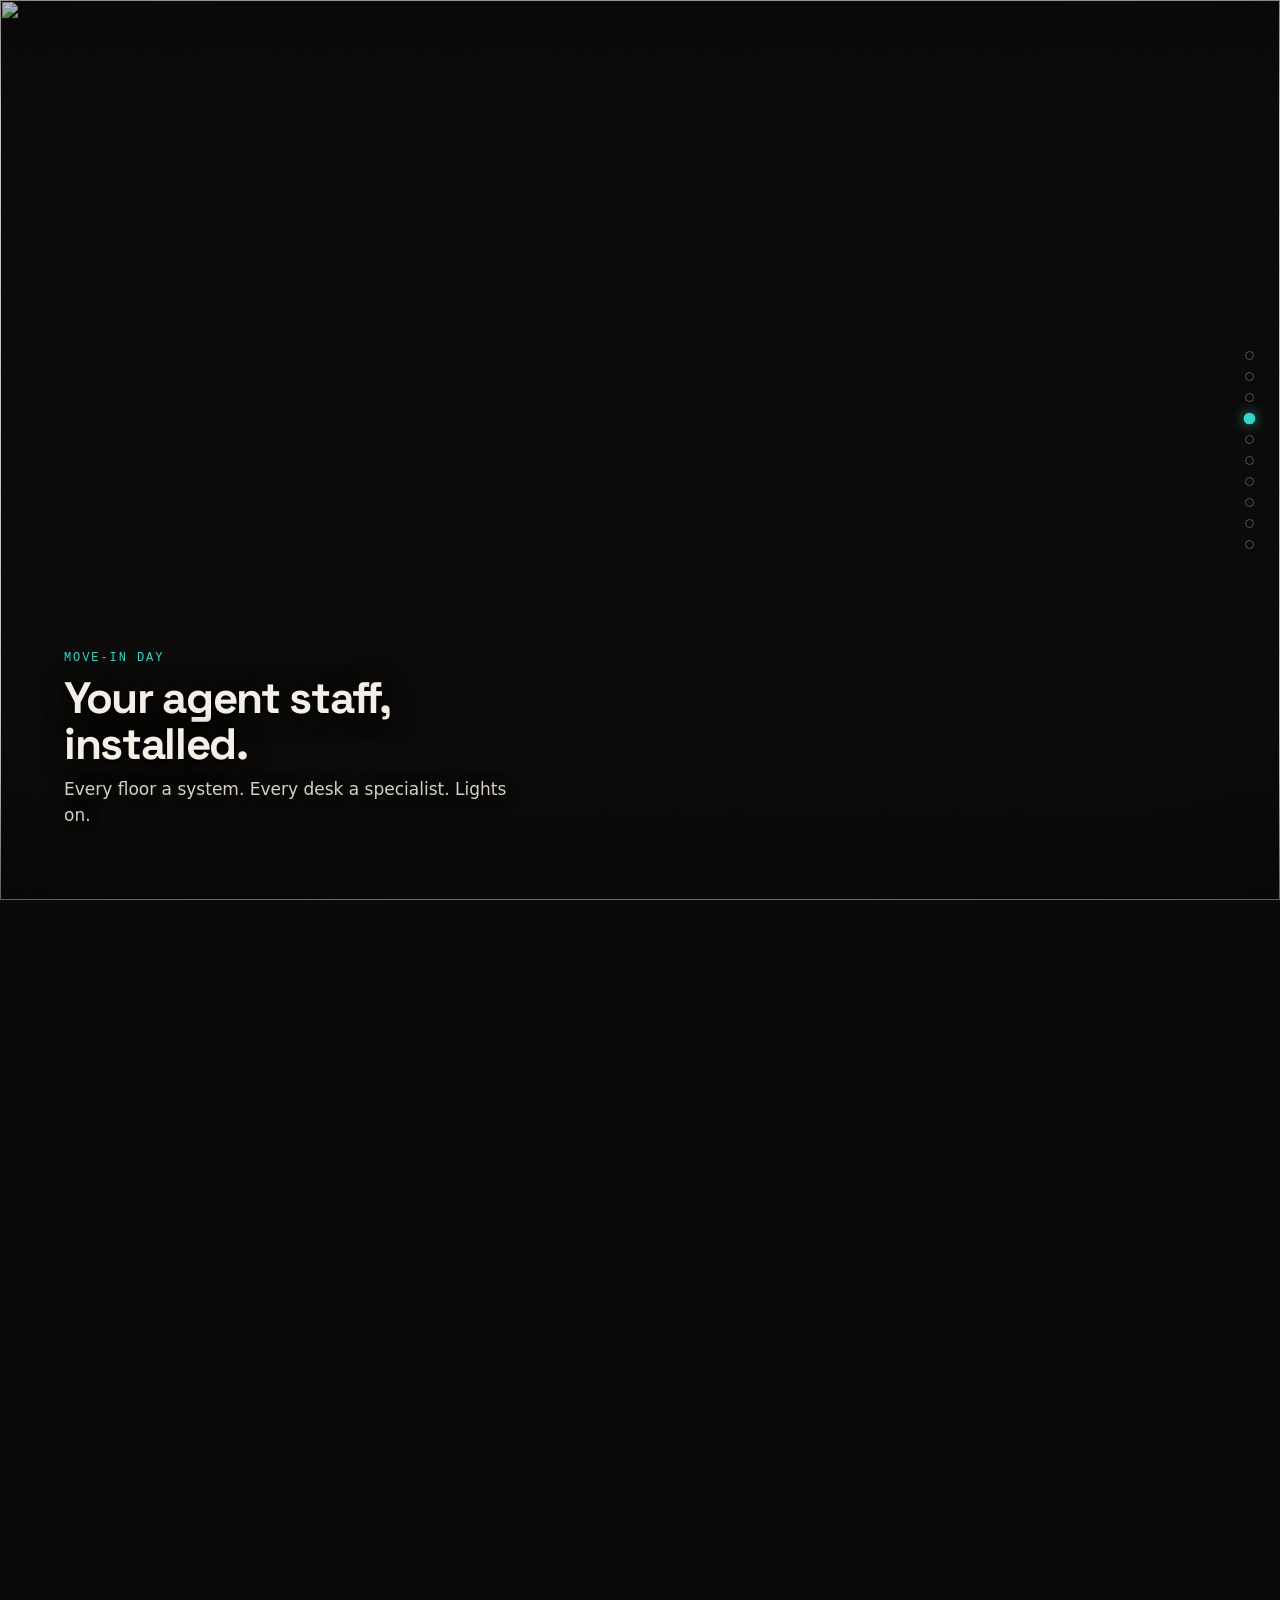
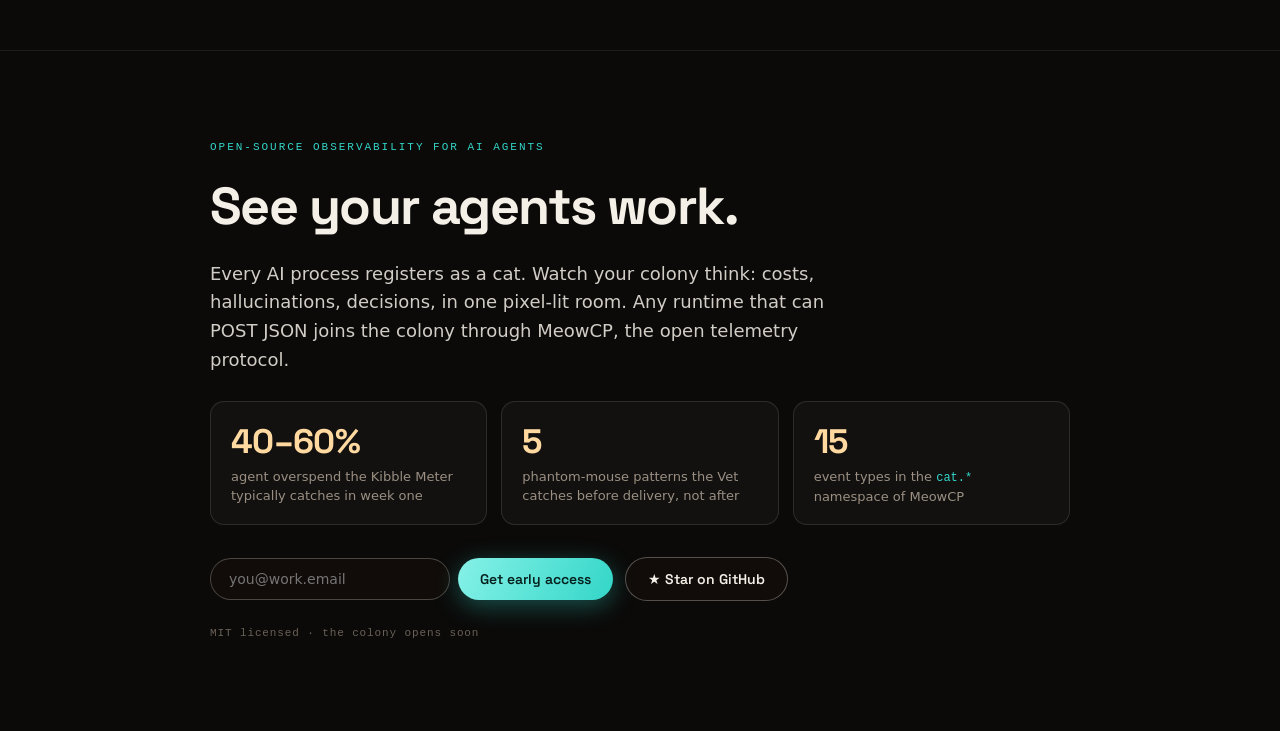
==== index.html @ 8970dd24 "Phase 0 teaser patch: conversion, canon copy, config, media rescue plan - Finale becomes a conversio" ====
<!DOCTYPE html>
<html lang="en">
<head>
<meta charset="UTF-8" />
<meta name="viewport" content="width=device-width, initial-scale=1.0" />
<title>OpenMeow: see your agents work</title>
<meta name="description" content="See your agents work. Every AI process registers as a cat, and you watch your colony think: costs, hallucinations, decisions, in one pixel-lit room. OpenMeow is open-source observability for AI agents." />
<meta property="og:title" content="OpenMeow: see your agents work" />
<meta property="og:description" content="Every AI process registers as a cat. Watch your colony think: costs, hallucinations, decisions, in one pixel-lit room. Scroll the tower to see every floor." />
<meta property="og:image" content="https://openmeow.io/og.jpg" />
<meta property="og:url" content="https://openmeow.io/" />
<meta property="og:type" content="website" />
<meta name="twitter:card" content="summary_large_image" />
<meta name="theme-color" content="#0B0A09" />
<link rel="icon" type="image/svg+xml" href="data:image/svg+xml;utf8,<svg xmlns='http://www.w3.org/2000/svg' viewBox='0 0 100 100'><circle cx='50' cy='55' r='30' fill='%23F2B366'/><path d='M24 34 L30 11 L47 29 Z M76 34 L70 11 L53 29 Z' fill='%23F2B366'/><circle cx='40' cy='53' r='4' fill='%23140F0A'/><circle cx='60' cy='53' r='4' fill='%23140F0A'/></svg>" />
<link rel="preconnect" href="https://fonts.googleapis.com" />
<link rel="preconnect" href="https://fonts.gstatic.com" crossorigin />
<link href="https://fonts.googleapis.com/css2?family=Space+Grotesk:wght@500;600;700&display=swap" rel="stylesheet" />
<link rel="preconnect" href="https://d8j0ntlcm91z4.cloudfront.net" crossorigin />
<style>
  :root {
    --bg: #0B0A09; --ink: #F4EFE7; --muted: #9A8F82; --faint: #6A6157;
    --gold: #F2B366; --gold-hi: #FFD9A0;
    --teal-hi: #86F1E7; --teal: #33D6C8; --teal-lo: #15AEA4;
    --display: 'Space Grotesk', system-ui, sans-serif;
    --sans: -apple-system, BlinkMacSystemFont, 'SF Pro Text', system-ui, sans-serif;
    --mono: ui-monospace, 'SF Mono', Menlo, monospace;
    --ease: cubic-bezier(.22,1,.36,1);
  }
  * { margin: 0; padding: 0; box-sizing: border-box; }
  ::selection { background: rgba(51,214,200,.30); color: #EAFFFB; }
  html { scroll-behavior: auto; }
  body { background: var(--bg); color: var(--ink); font-family: var(--sans); -webkit-font-smoothing: antialiased; }
  #track { height: 1250vh; position: relative; }
  #stage { position: sticky; top: 0; height: 100vh; height: 100svh; overflow: hidden; background: var(--bg); }
  #stage video, #stage img.layer {
    position: absolute; inset: 0; width: 100%; height: 100%;
    object-fit: cover; opacity: 0;
  }
  .vignette {
    position: absolute; inset: 0; pointer-events: none;
    background: radial-gradient(120% 90% at 50% 45%, transparent 56%, rgba(5,4,3,.5) 100%),
                linear-gradient(to bottom, rgba(5,4,3,.22), transparent 13% 86%, rgba(5,4,3,.4));
  }
  .grain { position: absolute; inset: 0; pointer-events: none; opacity: .05; mix-blend-mode: overlay;
    background-image: url("data:image/svg+xml;utf8,<svg xmlns='http://www.w3.org/2000/svg' width='140' height='140'><filter id='n'><feTurbulence type='fractalNoise' baseFrequency='.92' numOctaves='2'/></filter><rect width='140' height='140' filter='url(%23n)' opacity='.6'/></svg>");
  }
  #loader {
    position: absolute; inset: 0; z-index: 30; display: flex; flex-direction: column;
    align-items: center; justify-content: center; gap: 18px; background: var(--bg);
    transition: opacity .8s var(--ease), visibility .8s;
  }
  #loader.done { opacity: 0; visibility: hidden; }
  #loader .mark { font-family: var(--display); font-weight: 700; font-size: 30px; letter-spacing: -.04em; }
  #loader .mark .m { background: linear-gradient(115deg, var(--teal-lo), var(--teal) 45%, var(--teal-hi)); -webkit-background-clip: text; background-clip: text; color: transparent; }
  #loader .bar { width: 200px; height: 2px; background: rgba(244,239,231,.12); border-radius: 2px; overflow: hidden; }
  #loader .bar i { display: block; height: 100%; width: 0%; background: linear-gradient(90deg, var(--gold), var(--teal)); transition: width .4s var(--ease); }
  #loader .hint { font-family: var(--mono); font-size: 11px; letter-spacing: .08em; color: var(--faint); text-transform: uppercase; }
  #cards { position: absolute; inset: 0; pointer-events: none; z-index: 10; }
  .card {
    position: absolute; left: clamp(20px, 5vw, 76px); bottom: clamp(26px, 8vh, 90px);
    max-width: min(460px, 84vw);
    opacity: 0; transform: translateY(14px);
    transition: opacity .55s var(--ease), transform .55s var(--ease);
  }
  .card.on { opacity: 1; transform: none; }
  .card .eyebrow {
    font-family: var(--mono); font-size: clamp(10px, 1.1vw, 12px);
    letter-spacing: .16em; text-transform: uppercase; color: var(--teal);
    margin-bottom: 10px;
  }
  .card h2 {
    font-family: var(--display); font-weight: 700;
    font-size: clamp(26px, 3.6vw, 44px); letter-spacing: -.03em; line-height: 1.05;
    text-shadow: 0 2px 26px rgba(5,4,3,.9), 0 1px 3px rgba(5,4,3,.9);
  }
  .card p {
    margin-top: 10px; color: rgba(244,239,231,.87);
    font-size: clamp(14px, 1.5vw, 17px); line-height: 1.5; max-width: 42ch;
    text-shadow: 0 1px 14px rgba(5,4,3,.9);
  }
  #finale {
    position: absolute; inset: 0; z-index: 20; display: flex; flex-direction: column;
    align-items: center; justify-content: center; gap: 14px; pointer-events: none;
    opacity: 0; transition: opacity .9s var(--ease);
    background: radial-gradient(62% 54% at 50% 46%, rgba(5,4,3,.62), rgba(5,4,3,.16) 66%, transparent);
  }
  #finale.on { opacity: 1; }
  .wordmark { font-family: var(--display); font-weight: 700; font-size: clamp(44px, 8.5vw, 108px); letter-spacing: -.045em; line-height: 1; display: flex; align-items: baseline; filter: drop-shadow(0 6px 40px rgba(51,214,200,.25)); }
  .wordmark .meow { background: linear-gradient(115deg, var(--teal-lo), var(--teal) 45%, var(--teal-hi)); -webkit-background-clip: text; background-clip: text; color: transparent; }
  .wordmark .dot { width: .16em; height: .16em; margin-left: .07em; border-radius: 50%; background: radial-gradient(circle at 34% 30%, var(--gold-hi), var(--gold)); box-shadow: 0 0 18px rgba(242,179,102,.7); align-self: flex-end; margin-bottom: .09em; }
  .coming {
    font-family: var(--display); font-weight: 600; font-size: clamp(17px, 2.5vw, 26px);
    background: linear-gradient(100deg, #34E0D0, #7DF0EA 22%, #EAFEFF 50%, #93E0FF 74%, #46B4F2);
    -webkit-background-clip: text; background-clip: text; color: transparent;
    filter: drop-shadow(0 2px 18px rgba(70,180,242,.4));
  }
  #fparade { position: absolute; left: 0; right: 0; bottom: max(3.5vh, env(safe-area-inset-bottom, 0px)); pointer-events: none; }
  .prow { overflow: hidden; -webkit-mask-image: linear-gradient(90deg, transparent, #000 9%, #000 91%, transparent); mask-image: linear-gradient(90deg, transparent, #000 9%, #000 91%, transparent); }
  .ptrack { display: flex; gap: clamp(10px, 1.6vw, 18px); width: max-content; animation-timing-function: linear; animation-iteration-count: infinite; animation-play-state: paused; }
  #finale.on .ptrack { animation-play-state: running; }
  .prow.far .ptrack { animation-name: pslideR; animation-duration: 150s; }
  .prow.near .ptrack { animation-name: pslideL; animation-duration: 110s; margin-top: clamp(6px, 1vh, 12px); }
  .ptrack img { width: clamp(52px, 6.5vw, 92px); height: clamp(52px, 6.5vw, 92px); flex: none; -webkit-mask-image: radial-gradient(circle, #000 52%, transparent 76%); mask-image: radial-gradient(circle, #000 52%, transparent 76%); }
  .prow.far img { width: clamp(40px, 5vw, 70px); height: clamp(40px, 5vw, 70px); }
  .prow.far { opacity: .32; }
  .prow.near { opacity: .48; }
  @keyframes pslideL { from { transform: translateX(0); } to { transform: translateX(-50%); } }
  @keyframes pslideR { from { transform: translateX(-50%); } to { transform: translateX(0); } }
  #hint {
    position: absolute; left: 50%; bottom: 26px; transform: translateX(-50%);
    z-index: 12; display: flex; flex-direction: column; align-items: center; gap: 7px;
    font-family: var(--mono); font-size: 10px; letter-spacing: .22em; text-transform: uppercase;
    color: rgba(244,239,231,.6); transition: opacity .5s var(--ease);
  }
  #hint .chev { width: 10px; height: 10px; border-right: 1.6px solid rgba(242,179,102,.9); border-bottom: 1.6px solid rgba(242,179,102,.9); transform: rotate(45deg); animation: chev 1.7s infinite var(--ease); }
  @keyframes chev { 0%,100% { transform: rotate(45deg) translate(0,0); opacity: .55; } 50% { transform: rotate(45deg) translate(4px,4px); opacity: 1; } }
  #hint.off { opacity: 0; }
  #intro {
    position: absolute; inset: 0; z-index: 22;
    display: flex; flex-direction: column; align-items: center; justify-content: center;
    text-align: center; gap: 16px; pointer-events: none;
    background: radial-gradient(70% 60% at 50% 44%, rgba(5,4,3,.72), rgba(5,4,3,.28) 62%, rgba(5,4,3,.08));
    transition: opacity .6s var(--ease), visibility .6s;
  }
  #intro.off { opacity: 0; visibility: hidden; }
  #intro .big {
    font-family: var(--display); font-weight: 700;
    font-size: clamp(40px, 7.5vw, 96px); letter-spacing: -.04em; line-height: 1.02;
    display: flex; align-items: baseline;
    filter: drop-shadow(0 6px 40px rgba(0,0,0,.7));
  }
  #intro .big .meow { background: linear-gradient(115deg, var(--teal-lo), var(--teal) 45%, var(--teal-hi)); -webkit-background-clip: text; background-clip: text; color: transparent; }
  #intro h1 {
    font-family: var(--display); font-weight: 700;
    font-size: clamp(22px, 3.2vw, 40px); letter-spacing: -.02em; color: var(--gold-hi);
    text-shadow: 0 2px 24px rgba(0,0,0,.8);
  }
  #intro p {
    max-width: 46ch; color: rgba(244,239,231,.85);
    font-size: clamp(14px, 1.6vw, 18px); line-height: 1.55;
    text-shadow: 0 1px 14px rgba(0,0,0,.85);
  }
  #begin {
    pointer-events: auto; cursor: pointer; margin-top: 14px;
    display: inline-flex; align-items: center; gap: 12px;
    font-family: var(--display); font-weight: 600; font-size: clamp(15px, 1.7vw, 19px);
    color: #06201D; background: linear-gradient(115deg, var(--teal-hi), var(--teal));
    border: none; border-radius: 999px; padding: 15px 30px;
    box-shadow: 0 8px 34px rgba(51,214,200,.4), inset 0 1px 0 rgba(255,255,255,.5);
    animation: pulsebtn 2.2s var(--ease) infinite;
  }
  #begin .bchev { width: 11px; height: 11px; border-right: 2.2px solid #06201D; border-bottom: 2.2px solid #06201D; transform: rotate(45deg) translate(-1px,-1px); animation: chev 1.7s infinite var(--ease); }
  @keyframes pulsebtn { 0%,100% { transform: scale(1); box-shadow: 0 8px 34px rgba(51,214,200,.4), inset 0 1px 0 rgba(255,255,255,.5); } 50% { transform: scale(1.045); box-shadow: 0 10px 44px rgba(51,214,200,.62), inset 0 1px 0 rgba(255,255,255,.5); } }
  #rail { position: fixed; right: clamp(10px, 2vw, 26px); top: 50%; transform: translateY(-50%); z-index: 40; display: flex; flex-direction: column; gap: 12px; }
  #rail button {
    width: 9px; height: 9px; border-radius: 50%; border: 1px solid rgba(244,239,231,.3);
    background: transparent; cursor: pointer; padding: 0;
    transition: background .3s, border-color .3s, box-shadow .3s, transform .3s;
  }
  #rail button.on { background: var(--teal); border-color: var(--teal); box-shadow: 0 0 10px rgba(51,214,200,.7); transform: scale(1.3); }
  #fallback { display: none; }
  .tagline {
    font-family: var(--display); font-weight: 600; font-size: clamp(15px, 2vw, 21px);
    color: rgba(244,239,231,.92); letter-spacing: -.01em;
    text-shadow: 0 1px 14px rgba(5,4,3,.9);
  }
  .cta-row {
    pointer-events: auto; display: flex; flex-wrap: wrap; gap: 12px;
    align-items: center; justify-content: center; margin-top: 6px;
  }
  .signup-form { display: flex; gap: 8px; }
  .signup-form input {
    font-family: var(--sans); font-size: 14px; color: var(--ink);
    background: rgba(20,15,10,.72); border: 1px solid rgba(244,239,231,.25);
    border-radius: 999px; padding: 12px 18px; min-width: min(240px, 58vw); outline: none;
  }
  .signup-form input:focus { border-color: var(--teal); box-shadow: 0 0 0 3px rgba(51,214,200,.18); }
  .signup-form button, .gh-link {
    cursor: pointer; font-family: var(--display); font-weight: 600; font-size: 14px;
    border: none; border-radius: 999px; padding: 12px 22px; white-space: nowrap;
    color: #06201D; background: linear-gradient(115deg, var(--teal-hi), var(--teal));
    box-shadow: 0 6px 24px rgba(51,214,200,.35); text-decoration: none; display: inline-flex; align-items: center; gap: 8px;
  }
  .gh-link {
    color: var(--ink); background: rgba(20,15,10,.72);
    border: 1px solid rgba(244,239,231,.3); box-shadow: none;
  }
  .gh-link:hover { border-color: var(--gold); color: var(--gold-hi); }
  #skip {
    pointer-events: auto; margin-top: 4px; font-family: var(--mono); font-size: 11px;
    letter-spacing: .14em; text-transform: uppercase; color: rgba(244,239,231,.55);
    text-decoration: none; border-bottom: 1px solid rgba(244,239,231,.25);
  }
  #skip:hover { color: var(--teal); border-color: var(--teal); }
  #about {
    position: relative; z-index: 5; background: var(--bg);
    border-top: 1px solid rgba(244,239,231,.08);
    padding: clamp(56px, 10vh, 110px) 6vw calc(clamp(56px, 10vh, 110px) + env(safe-area-inset-bottom, 0px));
  }
  #about .inner { max-width: 860px; margin: 0 auto; display: flex; flex-direction: column; gap: 26px; }
  #about .kicker { font-family: var(--mono); font-size: 11px; letter-spacing: .18em; text-transform: uppercase; color: var(--teal); }
  #about h2 { font-family: var(--display); font-weight: 700; font-size: clamp(30px, 5vw, 52px); letter-spacing: -.03em; line-height: 1.05; }
  #about p.lede { color: rgba(244,239,231,.85); font-size: clamp(15px, 1.7vw, 18px); line-height: 1.6; max-width: 58ch; }
  #about .stats { display: grid; grid-template-columns: repeat(auto-fit, minmax(200px, 1fr)); gap: 14px; }
  #about .stat { border: 1px solid rgba(244,239,231,.12); border-radius: 14px; padding: 18px 20px; background: rgba(244,239,231,.03); }
  #about .stat b { display: block; font-family: var(--display); font-weight: 700; font-size: clamp(24px, 3vw, 34px); color: var(--gold-hi); letter-spacing: -.02em; }
  #about .stat span { font-size: 13px; color: var(--muted); line-height: 1.5; display: block; margin-top: 4px; }
  #about .stat span code { font-family: var(--mono); color: var(--teal); font-size: 12px; }
  #about .cta-row { justify-content: flex-start; }
  #about .fine { font-family: var(--mono); font-size: 11px; letter-spacing: .08em; color: var(--faint); }
  @media (max-width: 640px) {
    .card { left: 18px; right: 18px; bottom: max(22px, env(safe-area-inset-bottom, 0px) + 18px); max-width: none; }
    .card h2 { font-size: 27px; }
    .card p { font-size: 14px; }
    #rail { right: 8px; gap: 14px; }
    #rail button { width: 12px; height: 12px; }
    #intro { gap: 13px; padding: 0 22px; }
    #intro p { font-size: 14px; }
    #begin { padding: 16px 34px; font-size: 17px; }
    #finale .coming, .coming { font-size: 19px; }
    #hint { bottom: max(20px, env(safe-area-inset-bottom, 0px) + 14px); }
  }
  @media (prefers-reduced-motion: reduce) {
    #track, #rail, #hint { display: none; }
    #fallback { display: block; padding: 8vh 6vw; }
    #fallback section { max-width: 940px; margin: 0 auto 9vh; }
    #fallback img { width: 100%; height: auto; border-radius: 14px; box-shadow: 0 18px 60px rgba(0,0,0,.5); }
    #fallback .card { position: static; opacity: 1; transform: none; margin-bottom: 18px; }
  }
</style>
</head>
<body>
<div id="track">
  <div id="stage">
    <div class="vignette"></div>
    <div class="grain"></div>
    <div id="loader"><div class="mark">Open<span class="m">Meow</span></div><div class="bar"><i id="lbar"></i></div><div class="hint" id="lhint">Unlocking the observatory</div></div>
    <div id="cards"></div>
    <div id="finale">
      <div class="wordmark"><span>Open</span><span class="meow">Meow</span><span class="dot" aria-hidden="true"></span></div>
      <div class="tagline">See your agents work.</div>
      <div class="coming">Coming&nbsp;soon</div>
      <div class="cta-row">
        <form class="signup-form" method="post" target="_blank" data-config="form" hidden>
          <input type="email" name="email" required placeholder="you@work.email" aria-label="Email address" />
          <button type="submit">Get early access</button>
        </form>
        <a class="gh-link" data-config="github" hidden rel="noopener" target="_blank">&#9733; Star on GitHub</a>
      </div>
      <div id="fparade" aria-hidden="true"><div class="prow far"><div class="ptrack"></div></div><div class="prow near"><div class="ptrack"></div></div></div>
    </div>
    <div id="hint"><span>Scroll</span><span class="chev" aria-hidden="true"></span></div>
    <div id="intro">
      <div class="big"><span>Open</span><span class="meow">Meow</span></div>
      <h1>The Observatory: a guided tour</h1>
      <p>One empty tower. A full staff of AI agents about to move in. Scroll to watch it come alive — then step onto every floor.</p>
      <button id="begin" type="button"><span>Scroll to begin</span><span class="bchev" aria-hidden="true"></span></button>
      <a id="skip" href="#about">or skip the tour</a>
    </div>
  </div>
</div>
<section id="about">
  <div class="inner">
    <span class="kicker">Open-source observability for AI agents</span>
    <h2>See your agents work.</h2>
    <p class="lede">Every AI process registers as a cat. Watch your colony think: costs, hallucinations, decisions, in one pixel-lit room. Any runtime that can POST JSON joins the colony through MeowCP, the open telemetry protocol.</p>
    <div class="stats">
      <div class="stat"><b>40&ndash;60%</b><span>agent overspend the Kibble Meter typically catches in week one</span></div>
      <div class="stat"><b>5</b><span>phantom-mouse patterns the Vet catches before delivery, not after</span></div>
      <div class="stat"><b>15</b><span>event types in the <code>cat.*</code> namespace of MeowCP</span></div>
    </div>
    <div class="cta-row">
      <form class="signup-form" method="post" target="_blank" data-config="form" hidden>
        <input type="email" name="email" required placeholder="you@work.email" aria-label="Email address" />
        <button type="submit">Get early access</button>
      </form>
      <a class="gh-link" data-config="github" hidden rel="noopener" target="_blank">&#9733; Star on GitHub</a>
    </div>
    <span class="fine">MIT licensed &middot; the colony opens soon</span>
  </div>
</section>
<div id="rail" aria-label="Tour progress"></div>
<div id="fallback"></div>
<script>
/* Site configuration. Each empty value keeps its feature hidden or on its default.
   Flip a string, redeploy, done. */
window.OPENMEOW = {
  githubUrl: '',                     /* e.g. 'https://github.com/openmeow-ai/openmeow' once the repo is public */
  formAction: '',                    /* e.g. Buttondown: 'https://buttondown.com/api/emails/embed-subscribe/openmeow' */
  plausibleDomain: '',               /* e.g. 'openmeow.io' to enable Plausible analytics */
  cdnBase: ''                        /* e.g. 'media/' after running scripts/mirror-media.sh; empty = current CDN */
};
(() => {
  const C = window.OPENMEOW;
  document.querySelectorAll('[data-config="github"]').forEach(a => {
    if (C.githubUrl) { a.href = C.githubUrl; a.hidden = false; a.addEventListener('click', () => track('GitHub Click')); }
  });
  document.querySelectorAll('[data-config="form"]').forEach(f => {
    if (C.formAction) { f.action = C.formAction; f.hidden = false; f.addEventListener('submit', () => track('Email Signup')); }
  });
  if (C.plausibleDomain) {
    const s = document.createElement('script');
    s.defer = true; s.dataset.domain = C.plausibleDomain; s.src = 'https://plausible.io/js/script.js';
    document.head.appendChild(s);
  }
  window.track = (name) => { if (window.plausible) window.plausible(name); };
})();
</script>
<script>
(() => {
  const CDN = window.OPENMEOW.cdnBase || 'https://d8j0ntlcm91z4.cloudfront.net/user_3DlCVdjo8RXELA5Sxeob2Uxh8GX/';
  const IMGS = [
    'hf_20260519_204356_76115971-1cc1-4a4e-b6a3-70a63bf058d9_min.webp',
    'hf_20260715_042856_3ef1ae40-fb2d-4046-ab4f-42f909180bfd_min.webp'
  ];
  const VIDS = [
    { file: 'hf_20260715_060008_237283a7-2399-405f-9042-4684859f77db.mp4', dur: 8 },
    { file: 'hf_20260715_060010_6fa2372c-ff19-406f-923a-afe400edf2f5.mp4', dur: 10 },
    { file: 'hf_20260715_052639_f9ff5220-3aec-4459-be97-20792ed2e891.mp4', dur: 8 },
    { file: 'hf_20260715_052642_30566d21-b19e-445e-b8e0-7859385e22c7.mp4', dur: 8 },
    { file: 'hf_20260715_051809_b9be0f73-0c86-423b-9221-6271a645e796.mp4', dur: 8 },
    { file: 'hf_20260715_051816_1fa564f5-8d78-45ca-afbe-a41d450f4c7d.mp4', dur: 8 },
    { file: 'hf_20260715_051813_7ff1175e-e6ec-4bd1-9f88-66d7df9e48fe.mp4', dur: 8 }
  ];
  const VIDS_P = [
    'hf_20260715_163114_70ccdee8-c679-4eb9-a123-a7739b1105b4.mp4', 'hf_20260715_155619_68cf50d0-a057-4f5f-a116-c25cedb3c90d.mp4', 'hf_20260715_163308_65b22dc3-5de0-41a1-aa9f-02919eb6cd19.mp4', 'hf_20260715_163325_d8396a90-6438-4415-811e-e9bc6fe0cce5.mp4', 'hf_20260715_164927_e8a0adfc-d474-426a-9ecf-2d1c2e4bf087.mp4', 'hf_20260715_051816_1fa564f5-8d78-45ca-afbe-a41d450f4c7d.mp4', 'hf_20260715_165810_c3af5a21-fce5-422a-ac5c-0cd7cbab395c.mp4'
  ];
  const PORTRAIT = innerHeight > innerWidth * 1.15;
  if (PORTRAIT) VIDS.forEach((v, i) => { v.file = VIDS_P[i]; });
  const ZOOMS = [
    'hf_20260715_051800_8efda7ef-fea4-4b73-ab7f-8b7d05e5801f_min.webp',
    'hf_20260715_051805_de5a9386-1fe0-47d9-ab94-784f0ded5cfe_min.webp',
    'hf_20260715_043327_1a46b86a-442d-4d7f-b692-1a3e4502fd34_min.webp',
    'hf_20260715_043340_992b6a20-61fa-4828-887a-9a09c868d964_min.webp',
    'hf_20260715_043336_83283dde-d603-4f46-a70e-da62819c3675_min.webp'
  ];
  const COPY = [
    { eyebrow: 'Overture', title: 'Every system needs a conductor.', body: 'The baton is up. Keep scrolling.' },
    { eyebrow: 'Move-in day', title: 'Your agent staff, installed.', body: 'Every floor a system. Every desk a specialist. Lights on.' },
    { eyebrow: 'Execution', title: 'Tool calls, on the record.', body: 'Every call an agent makes is logged, so you never wonder what actually ran.' },
    { eyebrow: 'Cost', title: 'Every token, weighed.', body: 'The Kibble Meter weighs every call and shows its work.' },
    { eyebrow: 'Quality', title: 'Nothing ships un-vetted.', body: 'The Vet catches five kinds of phantom mice before delivery, not after.' },
    { eyebrow: 'Traces', title: 'Every decision, on the record.', body: 'Decision traces reconstruct why an agent chose its path, step by step.' },
    { eyebrow: 'Observability', title: 'The whole system, watched.', body: 'From up here, you can see every trace land.' }
  ];
  const SEGS = [
    PORTRAIT ? { v: 0, hold: 1, at: 0, w: .45 } : { img: 0, w: .45 },
    { v: 0, dir: 1, w: .8 },   { v: 0, hold: 1, w: .35, card: 0 },
    { v: 1, dir: 1, w: 1.3 },
    PORTRAIT ? { v: 1, hold: 1, w: .5, card: 1 } : { img: 1, w: .5, card: 1 },
    { v: 2, dir: 1, w: .85 },  { v: 2, hold: 1, w: .45, card: 2 },  { v: 2, dir: -1, w: .65 },
    { v: 3, dir: 1, w: .85 },  { v: 3, hold: 1, w: .45, card: 3 },  { v: 3, dir: -1, w: .65 },
    { v: 4, dir: 1, w: .85 },  { v: 4, hold: 1, w: .45, card: 4 },  { v: 4, dir: -1, w: .65 },
    { v: 5, dir: 1, w: .85 },  { v: 5, hold: 1, w: .45, card: 5 },  { v: 5, dir: -1, w: .65 },
    { v: 6, dir: 1, w: 1.0 },  { v: 6, hold: 1, w: .55, card: 6 },
    { v: 6, hold: 1, w: .45 }
  ];
  const RAIL = [
    { label: 'Empty shell', seg: 0 }, { label: 'Overture', seg: 2 }, { label: 'Build-out', seg: 3 },
    { label: 'The tower', seg: 4 },
    { label: 'Tool Calls', seg: 6 }, { label: 'Kibble Meter', seg: 9 }, { label: 'The Vet', seg: 12 },
    { label: 'Decision Traces', seg: 15 }, { label: 'Rooftop', seg: 18 }, { label: 'Coming soon', seg: 19 }
  ];
  const FIN_SEG = 19;
  const rm = matchMedia('(prefers-reduced-motion: reduce)').matches;
  const stage = document.getElementById('stage');
  const loader = document.getElementById('loader');
  const lbar = document.getElementById('lbar');
  const lhint = document.getElementById('lhint');
  const cardsEl = document.getElementById('cards');
  const finale = document.getElementById('finale');
  const hint = document.getElementById('hint');
  const rail = document.getElementById('rail');
  if (rm) {
    const fb = document.getElementById('fallback');
    const shots = [CDN + IMGS[0], CDN + IMGS[1], ...ZOOMS.map(z => CDN + z)];
    COPY.forEach((c, i) => {
      const s = document.createElement('section');
      s.innerHTML = `<div class="card on"><div class="eyebrow">${c.eyebrow}</div><h2>${c.title}</h2><p>${c.body}</p></div><img src="${shots[i]}" alt="" loading="lazy" />`;
      fb.appendChild(s);
    });
    const end = document.createElement('section');
    end.innerHTML = `<div class="card on"><h2>See your agents work.</h2><p>OpenMeow. Coming soon.</p></div>`;
    fb.appendChild(end);
    loader.classList.add('done');
    return;
  }
  const imgEls = IMGS.map(f => {
    const im = document.createElement('img');
    im.className = 'layer'; im.decoding = 'async'; im.src = CDN + f;
    stage.insertBefore(im, stage.querySelector('.vignette'));
    return im;
  });
  const vidEls = VIDS.map(() => {
    const v = document.createElement('video');
    v.muted = true; v.playsInline = true; v.preload = 'auto'; v.crossOrigin = 'anonymous';
    stage.insertBefore(v, stage.querySelector('.vignette'));
    return v;
  });
  const cardNodes = COPY.map(c => {
    const d = document.createElement('div');
    d.className = 'card';
    d.innerHTML = `<div class="eyebrow">${c.eyebrow}</div><h2>${c.title}</h2><p>${c.body}</p>`;
    cardsEl.appendChild(d);
    return d;
  });
  const totalW = SEGS.reduce((a, s) => a + s.w, 0);
  let acc = 0;
  const bounds = SEGS.map(s => { const a = acc / totalW; acc += s.w; return { a, b: acc / totalW }; });
  const railBtns = RAIL.map(r => {
    const b = document.createElement('button');
    b.title = r.label;
    b.onclick = () => {
      const total = document.getElementById('track').offsetHeight - innerHeight;
      const seg = bounds[r.seg];
      scrollTo({ top: (seg.a + (seg.b - seg.a) * 0.5) * total, behavior: 'smooth' });
    };
    rail.appendChild(b);
    return b;
  });
  let ready = false, loadedCount = 0;
  const totalLoads = VIDS.length + IMGS.length;
  function bump() {
    loadedCount++;
    lbar.style.width = Math.round(loadedCount / totalLoads * 100) + '%';
    if (loadedCount >= totalLoads) { lhint.textContent = 'Ready'; buildParade(); }
  }
  imgEls.forEach(im => im.decode().catch(() => {}).then(bump));
  (async () => {
    for (let i = 0; i < VIDS.length; i++) {
      try {
        const r = await fetch(CDN + VIDS[i].file, { mode: 'cors' });
        const b = await r.blob();
        vidEls[i].src = URL.createObjectURL(b);
        await new Promise(res => { vidEls[i].onloadedmetadata = res; setTimeout(res, 4000); });
      } catch (e) {}
      bump();
      if (i === 0 && !ready) { ready = true; loader.classList.add('done'); }
    }
    if (!ready) { ready = true; loader.classList.add('done'); }
  })();
  const FAR_CATS = ['b-detective','c-chef','b-scribe','c-professor','c-librarian','b-ops','c-aviator','d-mailcat','d-photographer','d-miner','d-fortune','e-beekeeper','e-lifeguard','e-gardener','e-archaeologist'];
  const NEAR_CATS = ['b-scientist','b-dev','c-judge','b-artist','c-guard','c-doctor','c-toolsmith','d-firefighter','d-referee','d-magician','d-banker','e-conductor','e-butler','e-operator','e-janitor'];
  let paradeBuilt = false;
  function buildParade() {
    if (paradeBuilt) return;
    paradeBuilt = true;
    document.querySelectorAll('#fparade .prow').forEach((row, ri) => {
      const names = ri === 0 ? FAR_CATS : NEAR_CATS;
      const tr = row.querySelector('.ptrack');
      [...names, ...names].forEach(n => {
        const im = document.createElement('img');
        im.src = n + '.webp'; im.alt = ''; im.decoding = 'async';
        tr.appendChild(im);
      });
    });
  }
  let targetP = 0, smoothP = 0, curLayer = null;
  const seekBusy = new Array(VIDS.length).fill(false);
  const seekPending = new Array(VIDS.length).fill(null);
  vidEls.forEach((v, i) => {
    v.addEventListener('seeking', () => { seekBusy[i] = true; });
    v.addEventListener('seeked', () => {
      seekBusy[i] = false;
      if (seekPending[i] !== null) { const t = seekPending[i]; seekPending[i] = null; safeSeek(i, t); }
    });
  });
  function safeSeek(i, t) {
    const v = vidEls[i];
    if (!v.duration) return;
    const ct = Math.min(Math.max(t, 0), v.duration - 0.03);
    if (seekBusy[i]) { seekPending[i] = ct; return; }
    if (Math.abs(v.currentTime - ct) > 0.001) v.currentTime = ct;
  }
  function show(el) {
    if (curLayer === el) return;
    imgEls.forEach(x => { x.style.opacity = x === el ? 1 : 0; });
    vidEls.forEach(x => { x.style.opacity = x === el ? 1 : 0; });
    curLayer = el;
  }
  function onScroll() {
    const total = document.getElementById('track').offsetHeight - innerHeight;
    targetP = Math.min(1, Math.max(0, scrollY / total));
  }
  addEventListener('scroll', onScroll, { passive: true });
  onScroll();
  const intro = document.getElementById('intro');
  document.getElementById('begin').onclick = () => {
    track('Tour Started');
    const total = document.getElementById('track').offsetHeight - innerHeight;
    const seg = bounds[2];
    scrollTo({ top: (seg.a + (seg.b - seg.a) * 0.6) * total, behavior: 'smooth' });
  };
  let finaleTracked = false;
  function frame() {
    smoothP += (targetP - smoothP) * 0.12;
    const p = smoothP;
    let si = 0;
    for (let i = 0; i < bounds.length; i++) if (p >= bounds[i].a) si = i;
    const seg = SEGS[si], bd = bounds[si];
    const local = Math.min(1, Math.max(0, (p - bd.a) / (bd.b - bd.a)));
    if (seg.img !== undefined) {
      show(imgEls[seg.img]);
    } else {
      const v = vidEls[seg.v];
      show(v);
      const dur = v.duration || VIDS[seg.v].dur;
      if (seg.hold) safeSeek(seg.v, seg.at === 0 ? 0.001 : dur);
      else safeSeek(seg.v, seg.dir === 1 ? local * dur : (1 - local) * dur);
      if (!seg.hold && local < 0.06 && seg.dir === 1) safeSeek(seg.v, 0.001);
    }
    cardNodes.forEach((cd, ci) => {
      const on = seg.card === ci && local > 0.12 && local < 0.92 && si < FIN_SEG;
      cd.classList.toggle('on', on);
    });
    if (si >= FIN_SEG - 3) buildParade();
    if (si >= FIN_SEG && !finaleTracked) { finaleTracked = true; track('Finale Reached'); }
    finale.classList.toggle('on', si >= FIN_SEG);
    intro.classList.toggle('off', p > 0.008);
    hint.classList.toggle('off', p < 0.012 || p > 0.06);
    let stop = 0;
    RAIL.forEach((r, i) => { if (si >= r.seg) stop = i; });
    railBtns.forEach((b, i) => b.classList.toggle('on', i === stop));
    requestAnimationFrame(frame);
  }
  requestAnimationFrame(frame);
})();
</script>
</body>
</html>
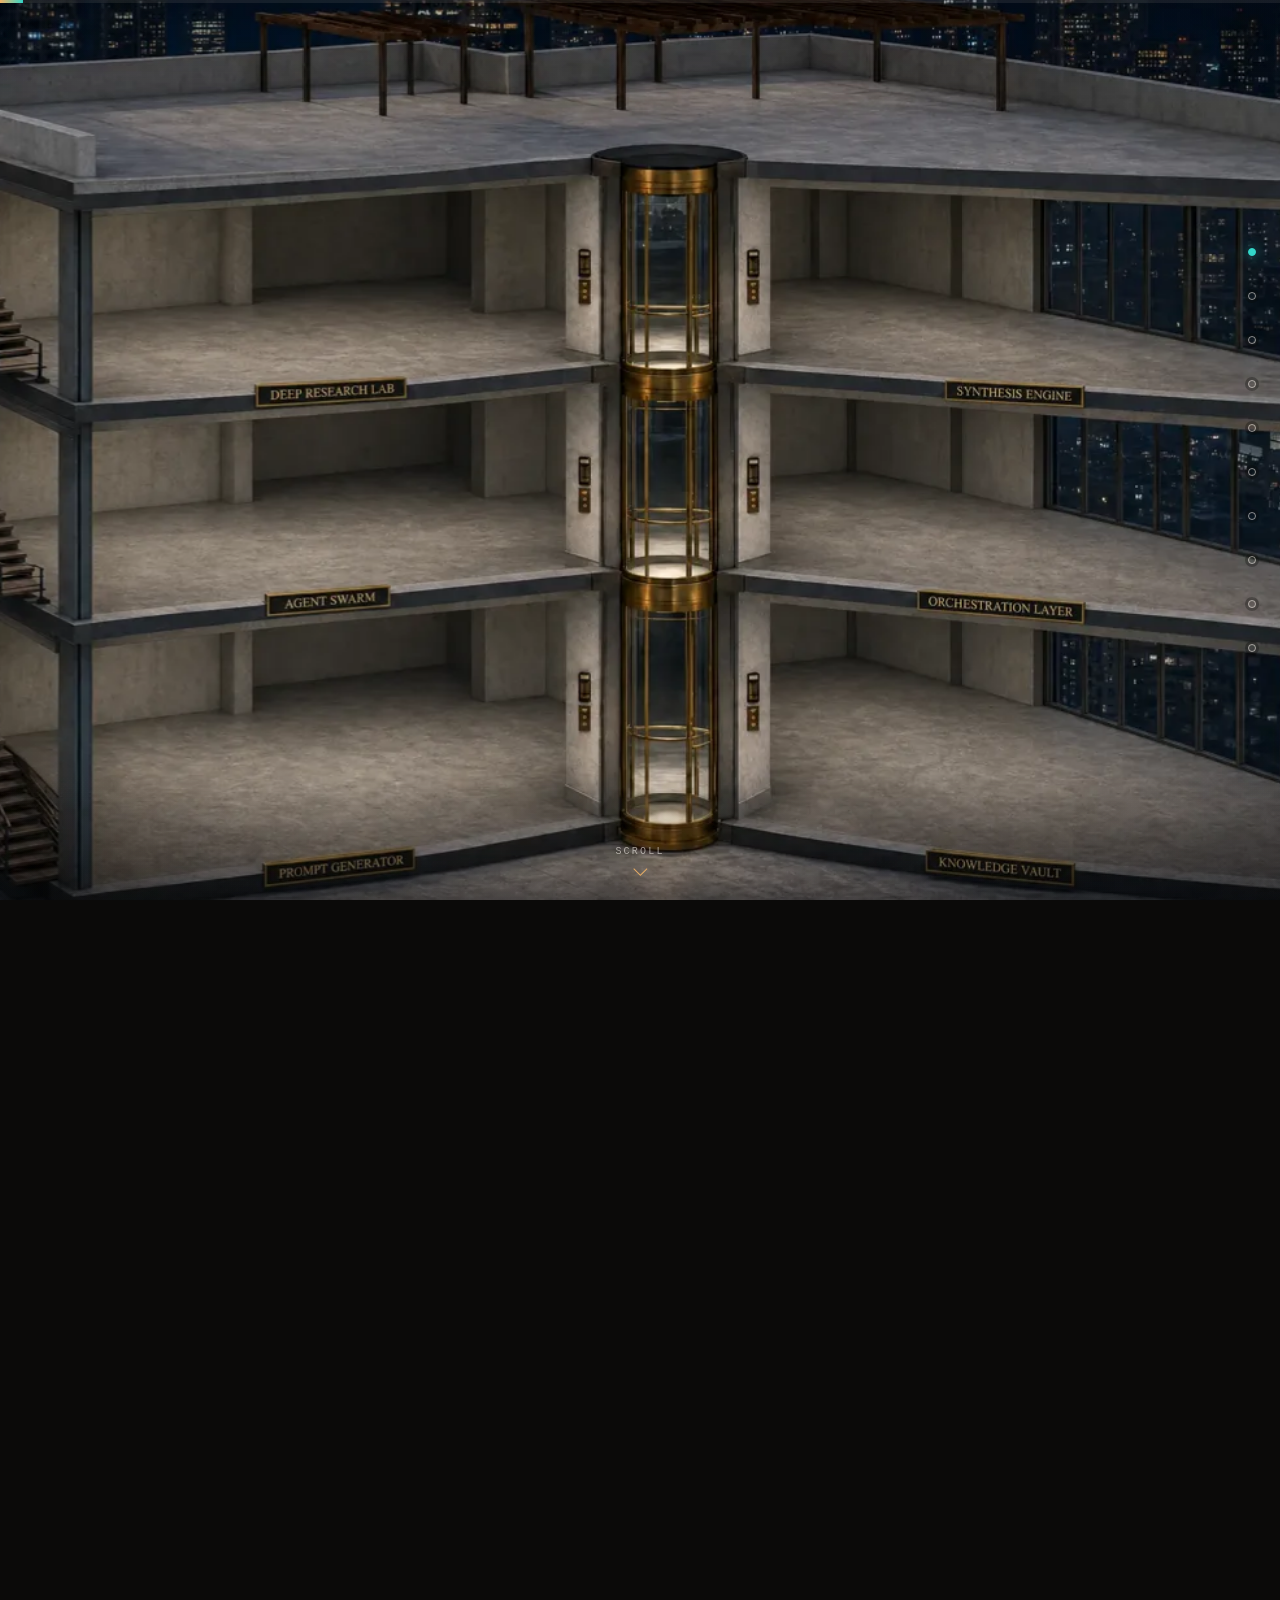
==== commit 860f778a: "Make Observatory scrolling responsive and lightweight on mobile" ====
--- a/index.html
+++ b/index.html
@@ -2,11 +2,11 @@
 <html lang="en">
 <head>
 <meta charset="UTF-8" />
-<meta name="viewport" content="width=device-width, initial-scale=1.0" />
-<title>OpenMeow: see your agents work</title>
-<meta name="description" content="See your agents work. Every AI process registers as a cat, and you watch your colony think: costs, hallucinations, decisions, in one pixel-lit room. OpenMeow is open-source observability for AI agents." />
-<meta property="og:title" content="OpenMeow: see your agents work" />
-<meta property="og:description" content="Every AI process registers as a cat. Watch your colony think: costs, hallucinations, decisions, in one pixel-lit room. Scroll the tower to see every floor." />
+<meta name="viewport" content="width=device-width, initial-scale=1.0, viewport-fit=cover" />
+<title>OpenMeow — The Observatory</title>
+<meta name="description" content="Scroll the tower from empty shell to a full staff of agents — then step onto every floor. OpenMeow: open-source observability for AI agents." />
+<meta property="og:title" content="OpenMeow — open-source observability for AI agents" />
+<meta property="og:description" content="Scroll the tower from empty shell to a full staff of agents — then step onto every floor. Coming soon." />
 <meta property="og:image" content="https://openmeow.io/og.jpg" />
 <meta property="og:url" content="https://openmeow.io/" />
 <meta property="og:type" content="website" />
@@ -16,7 +16,6 @@
 <link rel="preconnect" href="https://fonts.googleapis.com" />
 <link rel="preconnect" href="https://fonts.gstatic.com" crossorigin />
 <link href="https://fonts.googleapis.com/css2?family=Space+Grotesk:wght@500;600;700&display=swap" rel="stylesheet" />
-<link rel="preconnect" href="https://d8j0ntlcm91z4.cloudfront.net" crossorigin />
 <style>
   :root {
     --bg: #0B0A09; --ink: #F4EFE7; --muted: #9A8F82; --faint: #6A6157;
@@ -160,55 +159,6 @@
   }
   #rail button.on { background: var(--teal); border-color: var(--teal); box-shadow: 0 0 10px rgba(51,214,200,.7); transform: scale(1.3); }
   #fallback { display: none; }
-  .tagline {
-    font-family: var(--display); font-weight: 600; font-size: clamp(15px, 2vw, 21px);
-    color: rgba(244,239,231,.92); letter-spacing: -.01em;
-    text-shadow: 0 1px 14px rgba(5,4,3,.9);
-  }
-  .cta-row {
-    pointer-events: auto; display: flex; flex-wrap: wrap; gap: 12px;
-    align-items: center; justify-content: center; margin-top: 6px;
-  }
-  .signup-form { display: flex; gap: 8px; }
-  .signup-form input {
-    font-family: var(--sans); font-size: 14px; color: var(--ink);
-    background: rgba(20,15,10,.72); border: 1px solid rgba(244,239,231,.25);
-    border-radius: 999px; padding: 12px 18px; min-width: min(240px, 58vw); outline: none;
-  }
-  .signup-form input:focus { border-color: var(--teal); box-shadow: 0 0 0 3px rgba(51,214,200,.18); }
-  .signup-form button, .gh-link {
-    cursor: pointer; font-family: var(--display); font-weight: 600; font-size: 14px;
-    border: none; border-radius: 999px; padding: 12px 22px; white-space: nowrap;
-    color: #06201D; background: linear-gradient(115deg, var(--teal-hi), var(--teal));
-    box-shadow: 0 6px 24px rgba(51,214,200,.35); text-decoration: none; display: inline-flex; align-items: center; gap: 8px;
-  }
-  .gh-link {
-    color: var(--ink); background: rgba(20,15,10,.72);
-    border: 1px solid rgba(244,239,231,.3); box-shadow: none;
-  }
-  .gh-link:hover { border-color: var(--gold); color: var(--gold-hi); }
-  #skip {
-    pointer-events: auto; margin-top: 4px; font-family: var(--mono); font-size: 11px;
-    letter-spacing: .14em; text-transform: uppercase; color: rgba(244,239,231,.55);
-    text-decoration: none; border-bottom: 1px solid rgba(244,239,231,.25);
-  }
-  #skip:hover { color: var(--teal); border-color: var(--teal); }
-  #about {
-    position: relative; z-index: 5; background: var(--bg);
-    border-top: 1px solid rgba(244,239,231,.08);
-    padding: clamp(56px, 10vh, 110px) 6vw calc(clamp(56px, 10vh, 110px) + env(safe-area-inset-bottom, 0px));
-  }
-  #about .inner { max-width: 860px; margin: 0 auto; display: flex; flex-direction: column; gap: 26px; }
-  #about .kicker { font-family: var(--mono); font-size: 11px; letter-spacing: .18em; text-transform: uppercase; color: var(--teal); }
-  #about h2 { font-family: var(--display); font-weight: 700; font-size: clamp(30px, 5vw, 52px); letter-spacing: -.03em; line-height: 1.05; }
-  #about p.lede { color: rgba(244,239,231,.85); font-size: clamp(15px, 1.7vw, 18px); line-height: 1.6; max-width: 58ch; }
-  #about .stats { display: grid; grid-template-columns: repeat(auto-fit, minmax(200px, 1fr)); gap: 14px; }
-  #about .stat { border: 1px solid rgba(244,239,231,.12); border-radius: 14px; padding: 18px 20px; background: rgba(244,239,231,.03); }
-  #about .stat b { display: block; font-family: var(--display); font-weight: 700; font-size: clamp(24px, 3vw, 34px); color: var(--gold-hi); letter-spacing: -.02em; }
-  #about .stat span { font-size: 13px; color: var(--muted); line-height: 1.5; display: block; margin-top: 4px; }
-  #about .stat span code { font-family: var(--mono); color: var(--teal); font-size: 12px; }
-  #about .cta-row { justify-content: flex-start; }
-  #about .fine { font-family: var(--mono); font-size: 11px; letter-spacing: .08em; color: var(--faint); }
   @media (max-width: 640px) {
     .card { left: 18px; right: 18px; bottom: max(22px, env(safe-area-inset-bottom, 0px) + 18px); max-width: none; }
     .card h2 { font-size: 27px; }
@@ -229,303 +179,46 @@
     #fallback .card { position: static; opacity: 1; transform: none; margin-bottom: 18px; }
   }
 </style>
+<link rel="stylesheet" href="tour.css" />
 </head>
 <body>
 <div id="track">
   <div id="stage">
+    <div id="world" aria-hidden="true"></div>
     <div class="vignette"></div>
     <div class="grain"></div>
-    <div id="loader"><div class="mark">Open<span class="m">Meow</span></div><div class="bar"><i id="lbar"></i></div><div class="hint" id="lhint">Unlocking the observatory</div></div>
     <div id="cards"></div>
     <div id="finale">
       <div class="wordmark"><span>Open</span><span class="meow">Meow</span><span class="dot" aria-hidden="true"></span></div>
-      <div class="tagline">See your agents work.</div>
       <div class="coming">Coming&nbsp;soon</div>
-      <div class="cta-row">
-        <form class="signup-form" method="post" target="_blank" data-config="form" hidden>
-          <input type="email" name="email" required placeholder="you@work.email" aria-label="Email address" />
-          <button type="submit">Get early access</button>
-        </form>
-        <a class="gh-link" data-config="github" hidden rel="noopener" target="_blank">&#9733; Star on GitHub</a>
-      </div>
       <div id="fparade" aria-hidden="true"><div class="prow far"><div class="ptrack"></div></div><div class="prow near"><div class="ptrack"></div></div></div>
     </div>
-    <div id="hint"><span>Scroll</span><span class="chev" aria-hidden="true"></span></div>
+    <div id="hint" aria-hidden="true"><span>Scroll</span><span class="chev" aria-hidden="true"></span></div>
     <div id="intro">
       <div class="big"><span>Open</span><span class="meow">Meow</span></div>
       <h1>The Observatory: a guided tour</h1>
       <p>One empty tower. A full staff of AI agents about to move in. Scroll to watch it come alive — then step onto every floor.</p>
       <button id="begin" type="button"><span>Scroll to begin</span><span class="bchev" aria-hidden="true"></span></button>
-      <a id="skip" href="#about">or skip the tour</a>
     </div>
   </div>
 </div>
-<section id="about">
-  <div class="inner">
-    <span class="kicker">Open-source observability for AI agents</span>
-    <h2>See your agents work.</h2>
-    <p class="lede">Every AI process registers as a cat. Watch your colony think: costs, hallucinations, decisions, in one pixel-lit room. Any runtime that can POST JSON joins the colony through MeowCP, the open telemetry protocol.</p>
-    <div class="stats">
-      <div class="stat"><b>40&ndash;60%</b><span>agent overspend the Kibble Meter typically catches in week one</span></div>
-      <div class="stat"><b>5</b><span>phantom-mouse patterns the Vet catches before delivery, not after</span></div>
-      <div class="stat"><b>15</b><span>event types in the <code>cat.*</code> namespace of MeowCP</span></div>
-    </div>
-    <div class="cta-row">
-      <form class="signup-form" method="post" target="_blank" data-config="form" hidden>
-        <input type="email" name="email" required placeholder="you@work.email" aria-label="Email address" />
-        <button type="submit">Get early access</button>
-      </form>
-      <a class="gh-link" data-config="github" hidden rel="noopener" target="_blank">&#9733; Star on GitHub</a>
-    </div>
-    <span class="fine">MIT licensed &middot; the colony opens soon</span>
-  </div>
-</section>
-<div id="rail" aria-label="Tour progress"></div>
-<div id="fallback"></div>
-<script>
-/* Site configuration. Each empty value keeps its feature hidden or on its default.
-   Flip a string, redeploy, done. */
-window.OPENMEOW = {
-  githubUrl: '',                     /* e.g. 'https://github.com/openmeow-ai/openmeow' once the repo is public */
-  formAction: '',                    /* e.g. Buttondown: 'https://buttondown.com/api/emails/embed-subscribe/openmeow' */
-  plausibleDomain: '',               /* e.g. 'openmeow.io' to enable Plausible analytics */
-  cdnBase: ''                        /* e.g. 'media/' after running scripts/mirror-media.sh; empty = current CDN */
-};
-(() => {
-  const C = window.OPENMEOW;
-  document.querySelectorAll('[data-config="github"]').forEach(a => {
-    if (C.githubUrl) { a.href = C.githubUrl; a.hidden = false; a.addEventListener('click', () => track('GitHub Click')); }
-  });
-  document.querySelectorAll('[data-config="form"]').forEach(f => {
-    if (C.formAction) { f.action = C.formAction; f.hidden = false; f.addEventListener('submit', () => track('Email Signup')); }
-  });
-  if (C.plausibleDomain) {
-    const s = document.createElement('script');
-    s.defer = true; s.dataset.domain = C.plausibleDomain; s.src = 'https://plausible.io/js/script.js';
-    document.head.appendChild(s);
-  }
-  window.track = (name) => { if (window.plausible) window.plausible(name); };
-})();
-</script>
-<script>
-(() => {
-  const CDN = window.OPENMEOW.cdnBase || 'https://d8j0ntlcm91z4.cloudfront.net/user_3DlCVdjo8RXELA5Sxeob2Uxh8GX/';
-  const IMGS = [
-    'hf_20260519_204356_76115971-1cc1-4a4e-b6a3-70a63bf058d9_min.webp',
-    'hf_20260715_042856_3ef1ae40-fb2d-4046-ab4f-42f909180bfd_min.webp'
-  ];
-  const VIDS = [
-    { file: 'hf_20260715_060008_237283a7-2399-405f-9042-4684859f77db.mp4', dur: 8 },
-    { file: 'hf_20260715_060010_6fa2372c-ff19-406f-923a-afe400edf2f5.mp4', dur: 10 },
-    { file: 'hf_20260715_052639_f9ff5220-3aec-4459-be97-20792ed2e891.mp4', dur: 8 },
-    { file: 'hf_20260715_052642_30566d21-b19e-445e-b8e0-7859385e22c7.mp4', dur: 8 },
-    { file: 'hf_20260715_051809_b9be0f73-0c86-423b-9221-6271a645e796.mp4', dur: 8 },
-    { file: 'hf_20260715_051816_1fa564f5-8d78-45ca-afbe-a41d450f4c7d.mp4', dur: 8 },
-    { file: 'hf_20260715_051813_7ff1175e-e6ec-4bd1-9f88-66d7df9e48fe.mp4', dur: 8 }
-  ];
-  const VIDS_P = [
-    'hf_20260715_163114_70ccdee8-c679-4eb9-a123-a7739b1105b4.mp4', 'hf_20260715_155619_68cf50d0-a057-4f5f-a116-c25cedb3c90d.mp4', 'hf_20260715_163308_65b22dc3-5de0-41a1-aa9f-02919eb6cd19.mp4', 'hf_20260715_163325_d8396a90-6438-4415-811e-e9bc6fe0cce5.mp4', 'hf_20260715_164927_e8a0adfc-d474-426a-9ecf-2d1c2e4bf087.mp4', 'hf_20260715_051816_1fa564f5-8d78-45ca-afbe-a41d450f4c7d.mp4', 'hf_20260715_165810_c3af5a21-fce5-422a-ac5c-0cd7cbab395c.mp4'
-  ];
-  const PORTRAIT = innerHeight > innerWidth * 1.15;
-  if (PORTRAIT) VIDS.forEach((v, i) => { v.file = VIDS_P[i]; });
-  const ZOOMS = [
-    'hf_20260715_051800_8efda7ef-fea4-4b73-ab7f-8b7d05e5801f_min.webp',
-    'hf_20260715_051805_de5a9386-1fe0-47d9-ab94-784f0ded5cfe_min.webp',
-    'hf_20260715_043327_1a46b86a-442d-4d7f-b692-1a3e4502fd34_min.webp',
-    'hf_20260715_043340_992b6a20-61fa-4828-887a-9a09c868d964_min.webp',
-    'hf_20260715_043336_83283dde-d603-4f46-a70e-da62819c3675_min.webp'
-  ];
-  const COPY = [
-    { eyebrow: 'Overture', title: 'Every system needs a conductor.', body: 'The baton is up. Keep scrolling.' },
-    { eyebrow: 'Move-in day', title: 'Your agent staff, installed.', body: 'Every floor a system. Every desk a specialist. Lights on.' },
-    { eyebrow: 'Execution', title: 'Tool calls, on the record.', body: 'Every call an agent makes is logged, so you never wonder what actually ran.' },
-    { eyebrow: 'Cost', title: 'Every token, weighed.', body: 'The Kibble Meter weighs every call and shows its work.' },
-    { eyebrow: 'Quality', title: 'Nothing ships un-vetted.', body: 'The Vet catches five kinds of phantom mice before delivery, not after.' },
-    { eyebrow: 'Traces', title: 'Every decision, on the record.', body: 'Decision traces reconstruct why an agent chose its path, step by step.' },
-    { eyebrow: 'Observability', title: 'The whole system, watched.', body: 'From up here, you can see every trace land.' }
-  ];
-  const SEGS = [
-    PORTRAIT ? { v: 0, hold: 1, at: 0, w: .45 } : { img: 0, w: .45 },
-    { v: 0, dir: 1, w: .8 },   { v: 0, hold: 1, w: .35, card: 0 },
-    { v: 1, dir: 1, w: 1.3 },
-    PORTRAIT ? { v: 1, hold: 1, w: .5, card: 1 } : { img: 1, w: .5, card: 1 },
-    { v: 2, dir: 1, w: .85 },  { v: 2, hold: 1, w: .45, card: 2 },  { v: 2, dir: -1, w: .65 },
-    { v: 3, dir: 1, w: .85 },  { v: 3, hold: 1, w: .45, card: 3 },  { v: 3, dir: -1, w: .65 },
-    { v: 4, dir: 1, w: .85 },  { v: 4, hold: 1, w: .45, card: 4 },  { v: 4, dir: -1, w: .65 },
-    { v: 5, dir: 1, w: .85 },  { v: 5, hold: 1, w: .45, card: 5 },  { v: 5, dir: -1, w: .65 },
-    { v: 6, dir: 1, w: 1.0 },  { v: 6, hold: 1, w: .55, card: 6 },
-    { v: 6, hold: 1, w: .45 }
-  ];
-  const RAIL = [
-    { label: 'Empty shell', seg: 0 }, { label: 'Overture', seg: 2 }, { label: 'Build-out', seg: 3 },
-    { label: 'The tower', seg: 4 },
-    { label: 'Tool Calls', seg: 6 }, { label: 'Kibble Meter', seg: 9 }, { label: 'The Vet', seg: 12 },
-    { label: 'Decision Traces', seg: 15 }, { label: 'Rooftop', seg: 18 }, { label: 'Coming soon', seg: 19 }
-  ];
-  const FIN_SEG = 19;
-  const rm = matchMedia('(prefers-reduced-motion: reduce)').matches;
-  const stage = document.getElementById('stage');
-  const loader = document.getElementById('loader');
-  const lbar = document.getElementById('lbar');
-  const lhint = document.getElementById('lhint');
-  const cardsEl = document.getElementById('cards');
-  const finale = document.getElementById('finale');
-  const hint = document.getElementById('hint');
-  const rail = document.getElementById('rail');
-  if (rm) {
-    const fb = document.getElementById('fallback');
-    const shots = [CDN + IMGS[0], CDN + IMGS[1], ...ZOOMS.map(z => CDN + z)];
-    COPY.forEach((c, i) => {
-      const s = document.createElement('section');
-      s.innerHTML = `<div class="card on"><div class="eyebrow">${c.eyebrow}</div><h2>${c.title}</h2><p>${c.body}</p></div><img src="${shots[i]}" alt="" loading="lazy" />`;
-      fb.appendChild(s);
-    });
-    const end = document.createElement('section');
-    end.innerHTML = `<div class="card on"><h2>See your agents work.</h2><p>OpenMeow. Coming soon.</p></div>`;
-    fb.appendChild(end);
-    loader.classList.add('done');
-    return;
-  }
-  const imgEls = IMGS.map(f => {
-    const im = document.createElement('img');
-    im.className = 'layer'; im.decoding = 'async'; im.src = CDN + f;
-    stage.insertBefore(im, stage.querySelector('.vignette'));
-    return im;
-  });
-  const vidEls = VIDS.map(() => {
-    const v = document.createElement('video');
-    v.muted = true; v.playsInline = true; v.preload = 'auto'; v.crossOrigin = 'anonymous';
-    stage.insertBefore(v, stage.querySelector('.vignette'));
-    return v;
-  });
-  const cardNodes = COPY.map(c => {
-    const d = document.createElement('div');
-    d.className = 'card';
-    d.innerHTML = `<div class="eyebrow">${c.eyebrow}</div><h2>${c.title}</h2><p>${c.body}</p>`;
-    cardsEl.appendChild(d);
-    return d;
-  });
-  const totalW = SEGS.reduce((a, s) => a + s.w, 0);
-  let acc = 0;
-  const bounds = SEGS.map(s => { const a = acc / totalW; acc += s.w; return { a, b: acc / totalW }; });
-  const railBtns = RAIL.map(r => {
-    const b = document.createElement('button');
-    b.title = r.label;
-    b.onclick = () => {
-      const total = document.getElementById('track').offsetHeight - innerHeight;
-      const seg = bounds[r.seg];
-      scrollTo({ top: (seg.a + (seg.b - seg.a) * 0.5) * total, behavior: 'smooth' });
-    };
-    rail.appendChild(b);
-    return b;
-  });
-  let ready = false, loadedCount = 0;
-  const totalLoads = VIDS.length + IMGS.length;
-  function bump() {
-    loadedCount++;
-    lbar.style.width = Math.round(loadedCount / totalLoads * 100) + '%';
-    if (loadedCount >= totalLoads) { lhint.textContent = 'Ready'; buildParade(); }
-  }
-  imgEls.forEach(im => im.decode().catch(() => {}).then(bump));
-  (async () => {
-    for (let i = 0; i < VIDS.length; i++) {
-      try {
-        const r = await fetch(CDN + VIDS[i].file, { mode: 'cors' });
-        const b = await r.blob();
-        vidEls[i].src = URL.createObjectURL(b);
-        await new Promise(res => { vidEls[i].onloadedmetadata = res; setTimeout(res, 4000); });
-      } catch (e) {}
-      bump();
-      if (i === 0 && !ready) { ready = true; loader.classList.add('done'); }
-    }
-    if (!ready) { ready = true; loader.classList.add('done'); }
-  })();
-  const FAR_CATS = ['b-detective','c-chef','b-scribe','c-professor','c-librarian','b-ops','c-aviator','d-mailcat','d-photographer','d-miner','d-fortune','e-beekeeper','e-lifeguard','e-gardener','e-archaeologist'];
-  const NEAR_CATS = ['b-scientist','b-dev','c-judge','b-artist','c-guard','c-doctor','c-toolsmith','d-firefighter','d-referee','d-magician','d-banker','e-conductor','e-butler','e-operator','e-janitor'];
-  let paradeBuilt = false;
-  function buildParade() {
-    if (paradeBuilt) return;
-    paradeBuilt = true;
-    document.querySelectorAll('#fparade .prow').forEach((row, ri) => {
-      const names = ri === 0 ? FAR_CATS : NEAR_CATS;
-      const tr = row.querySelector('.ptrack');
-      [...names, ...names].forEach(n => {
-        const im = document.createElement('img');
-        im.src = n + '.webp'; im.alt = ''; im.decoding = 'async';
-        tr.appendChild(im);
-      });
-    });
-  }
-  let targetP = 0, smoothP = 0, curLayer = null;
-  const seekBusy = new Array(VIDS.length).fill(false);
-  const seekPending = new Array(VIDS.length).fill(null);
-  vidEls.forEach((v, i) => {
-    v.addEventListener('seeking', () => { seekBusy[i] = true; });
-    v.addEventListener('seeked', () => {
-      seekBusy[i] = false;
-      if (seekPending[i] !== null) { const t = seekPending[i]; seekPending[i] = null; safeSeek(i, t); }
-    });
-  });
-  function safeSeek(i, t) {
-    const v = vidEls[i];
-    if (!v.duration) return;
-    const ct = Math.min(Math.max(t, 0), v.duration - 0.03);
-    if (seekBusy[i]) { seekPending[i] = ct; return; }
-    if (Math.abs(v.currentTime - ct) > 0.001) v.currentTime = ct;
-  }
-  function show(el) {
-    if (curLayer === el) return;
-    imgEls.forEach(x => { x.style.opacity = x === el ? 1 : 0; });
-    vidEls.forEach(x => { x.style.opacity = x === el ? 1 : 0; });
-    curLayer = el;
-  }
-  function onScroll() {
-    const total = document.getElementById('track').offsetHeight - innerHeight;
-    targetP = Math.min(1, Math.max(0, scrollY / total));
-  }
-  addEventListener('scroll', onScroll, { passive: true });
-  onScroll();
-  const intro = document.getElementById('intro');
-  document.getElementById('begin').onclick = () => {
-    track('Tour Started');
-    const total = document.getElementById('track').offsetHeight - innerHeight;
-    const seg = bounds[2];
-    scrollTo({ top: (seg.a + (seg.b - seg.a) * 0.6) * total, behavior: 'smooth' });
-  };
-  let finaleTracked = false;
-  function frame() {
-    smoothP += (targetP - smoothP) * 0.12;
-    const p = smoothP;
-    let si = 0;
-    for (let i = 0; i < bounds.length; i++) if (p >= bounds[i].a) si = i;
-    const seg = SEGS[si], bd = bounds[si];
-    const local = Math.min(1, Math.max(0, (p - bd.a) / (bd.b - bd.a)));
-    if (seg.img !== undefined) {
-      show(imgEls[seg.img]);
-    } else {
-      const v = vidEls[seg.v];
-      show(v);
-      const dur = v.duration || VIDS[seg.v].dur;
-      if (seg.hold) safeSeek(seg.v, seg.at === 0 ? 0.001 : dur);
-      else safeSeek(seg.v, seg.dir === 1 ? local * dur : (1 - local) * dur);
-      if (!seg.hold && local < 0.06 && seg.dir === 1) safeSeek(seg.v, 0.001);
-    }
-    cardNodes.forEach((cd, ci) => {
-      const on = seg.card === ci && local > 0.12 && local < 0.92 && si < FIN_SEG;
-      cd.classList.toggle('on', on);
-    });
-    if (si >= FIN_SEG - 3) buildParade();
-    if (si >= FIN_SEG && !finaleTracked) { finaleTracked = true; track('Finale Reached'); }
-    finale.classList.toggle('on', si >= FIN_SEG);
-    intro.classList.toggle('off', p > 0.008);
-    hint.classList.toggle('off', p < 0.012 || p > 0.06);
-    let stop = 0;
-    RAIL.forEach((r, i) => { if (si >= r.seg) stop = i; });
-    railBtns.forEach((b, i) => b.classList.toggle('on', i === stop));
-    requestAnimationFrame(frame);
-  }
-  requestAnimationFrame(frame);
-})();
-</script>
+<nav id="rail" aria-label="Tour chapters"></nav>
+<nav id="mobile-nav" aria-label="Tour chapters">
+  <button id="previous" type="button" aria-label="Previous chapter" disabled>←</button>
+  <span id="chapter" aria-live="polite">01 / 10 · Empty shell</span>
+  <button id="next" type="button" aria-label="Next chapter">→</button>
+</nav>
+<div id="progress" aria-hidden="true"><div id="progress-fill"></div></div>
+<main id="fallback">
+<header><div class="wordmark">Open<span class="meow">Meow</span></div><h1>The Observatory: a guided tour</h1><p>One empty tower. A full staff of AI agents about to move in. Explore every floor.</p></header>
+<section><div class="card"><div class="eyebrow">Overture</div><h2>Every system needs a conductor.</h2><p>The baton is up. Keep scrolling.</p></div><picture><source media="(orientation: portrait)" srcset="media/portrait-1.webp" /><img src="media/landscape-1.webp" alt="" loading="lazy" width="1280" height="720" /></picture></section>
+<section><div class="card"><div class="eyebrow">Move-in day</div><h2>Your agent staff, installed.</h2><p>Every floor a system. Every desk a specialist. Lights on.</p></div><picture><source media="(orientation: portrait)" srcset="media/portrait-2.webp" /><img src="media/landscape-2.webp" alt="" loading="lazy" width="1280" height="720" /></picture></section>
+<section><div class="card"><div class="eyebrow">Execution</div><h2>Tool calls, on the record.</h2><p>The toolsmith logs every call, so you never wonder what actually ran.</p></div><picture><source media="(orientation: portrait)" srcset="media/portrait-3.webp" /><img src="media/landscape-3.webp" alt="" loading="lazy" width="1280" height="720" /></picture></section>
+<section><div class="card"><div class="eyebrow">Cost</div><h2>Every token, weighed.</h2><p>The kibble budget balances itself — and shows its work.</p></div><picture><source media="(orientation: portrait)" srcset="media/portrait-4.webp" /><img src="media/landscape-4.webp" alt="" loading="lazy" width="1280" height="720" /></picture></section>
+<section><div class="card"><div class="eyebrow">Evals</div><h2>Nothing ships un-judged.</h2><p>The approval gate holds until the gavel comes down.</p></div><picture><source media="(orientation: portrait)" srcset="media/portrait-5.webp" /><img src="media/landscape-5.webp" alt="" loading="lazy" width="1280" height="720" /></picture></section>
+<section><div class="card"><div class="eyebrow">Memory</div><h2>Secrets stay vaulted.</h2><p>Keys, prompts, state — locked up tighter than the phantom mouse.</p></div><picture><source media="(orientation: portrait)" srcset="media/portrait-6.webp" /><img src="media/landscape-6.webp" alt="" loading="lazy" width="1280" height="720" /></picture></section>
+<section><div class="card"><div class="eyebrow">Observability</div><h2>The whole system, watched.</h2><p>From up here, you can see every trace land.</p></div><picture><source media="(orientation: portrait)" srcset="media/portrait-7.webp" /><img src="media/landscape-7.webp" alt="" loading="lazy" width="1280" height="720" /></picture></section>
+<section><h2>OpenMeow.</h2><p>Coming soon.</p></section></main>
+<script type="module" src="tour.mjs"></script>
 </body>
 </html>
--- a/tour.css
+++ b/tour.css
@@ -0,0 +1,75 @@
+/* Progressive enhancement: the readable tour works before JS and without motion. */
+html { color-scheme: dark; }
+body { overflow-x: clip; }
+#track, #rail, #mobile-nav, #progress { display: none; }
+#fallback { display: block; padding: 8vh max(22px,6vw); }
+#fallback section, #fallback header { max-width: 900px; margin: 0 auto 64px; }
+#fallback .card { position: static; opacity: 1; transform: none; margin: 0 0 20px; max-width: 52ch; }
+#fallback img { display: block; width: 100%; height: auto; border-radius: 16px; }
+#fallback h1 { font-family: var(--display); font-size: clamp(30px,5vw,54px); margin: 12px 0; }
+#fallback header p { color: var(--muted); line-height: 1.6; max-width: 50ch; }
+.tour #track { display: block; height: 1450vh; height: 1450svh; }
+.tour #fallback { display: none; }
+.tour #rail { display: flex; }
+.tour #progress { display: block; }
+#stage { height: 100vh; height: 100svh; isolation: isolate; }
+#world { position: absolute; inset: 0; z-index: 0; overflow: hidden; pointer-events: none; }
+#world .scene, #world .tour-video { position: absolute; inset: 0; width: 100%; height: 100%; object-fit: cover; opacity: 0; }
+#world .scene { transform-origin: 50% 48%; }
+#world .tour-video { z-index: 3; }
+.vignette { z-index: 3; }
+.grain { display: none; }
+#cards:has(.on) { background: linear-gradient(0deg,rgba(5,4,3,.8),transparent 48%); }
+.card { max-width: min(480px,78vw); }
+#intro { padding: 28px 64px; gap: 14px; }
+#intro .big { flex-shrink: 0; }
+#intro h1 { max-width: 22ch; }
+#intro p { max-width: 46ch; }
+#begin { animation: none; min-height: 52px; touch-action: manipulation; }
+#begin .bchev { animation: none; }
+button { -webkit-tap-highlight-color: transparent; }
+button:focus-visible { outline: 2px solid var(--gold-hi); outline-offset: 4px; }
+#rail { right: max(6px,env(safe-area-inset-right)); gap: 0; }
+#rail button { display: grid; place-items: center; width: 44px; height: 44px; border: 0; border-radius: 12px; background: transparent; box-shadow: none; transform: none; touch-action: manipulation; }
+#rail button span { width: 8px; height: 8px; border: 1px solid rgba(244,239,231,.55); border-radius: 50%; box-shadow: 0 0 0 3px rgba(11,10,9,.3); }
+#rail button.on { background: transparent; box-shadow: none; transform: none; }
+#rail button.on span { background: var(--teal); border-color: var(--teal); box-shadow: 0 0 12px rgba(51,214,200,.6); }
+#rail button:hover { background: rgba(11,10,9,.5); }
+#progress { position: fixed; left: 0; right: 0; top: 0; height: 3px; z-index: 50; background: rgba(244,239,231,.08); pointer-events: none; }
+#progress-fill { height: 100%; background: linear-gradient(90deg,var(--gold),var(--teal)); transform: scaleX(0); transform-origin: left; }
+#mobile-nav { position: fixed; z-index: 40; bottom: max(12px,env(safe-area-inset-bottom)); left: max(16px,env(safe-area-inset-left)); right: max(16px,env(safe-area-inset-right)); align-items: center; justify-content: space-between; gap: 6px; border: 1px solid rgba(244,239,231,.2); border-radius: 18px; padding: 3px; background: rgba(11,10,9,.94); box-shadow: 0 8px 30px rgba(0,0,0,.24); max-width: 440px; margin-inline: auto; }
+#mobile-nav button { flex: 0 0 48px; width: 48px; height: 48px; border: 0; border-radius: 14px; color: var(--teal-hi); background: transparent; font-size: 24px; cursor: pointer; touch-action: manipulation; }
+#mobile-nav button:disabled { color: var(--faint); cursor: default; }
+#chapter { font: 11px var(--mono); color: var(--ink); text-align: center; line-height: 1.5; }
+#hint { pointer-events: none; }
+@media (max-width:767px), (max-height:650px), (any-pointer:coarse) {
+  .tour #rail { display: none; }
+  .tour #mobile-nav { display: flex; }
+  .card { left: max(22px,env(safe-area-inset-left)); right: max(22px,env(safe-area-inset-right)); bottom: calc(96px + env(safe-area-inset-bottom,0px)); max-width: 52ch; }
+  .card h2 { font-size: clamp(25px,6.5vw,34px); }
+  .card p { font-size: 15px; line-height: 1.5; max-width: 40ch; }
+  #intro { padding: 28px 24px 100px; }
+  #intro .big { font-size: clamp(40px,11vw,76px); }
+  #intro h1 { font-size: clamp(23px,6vw,36px); }
+  #intro p { font-size: 15px; }
+  #hint { bottom: 88px; }
+  #finale { padding-bottom: 70px; }
+  #fparade { bottom: 94px; }
+  #fallback { padding-inline: 22px; }
+}
+@media (max-height:500px) and (orientation:landscape) {
+  #intro { gap: 7px; padding: 16px 75px 76px; }
+  #intro .big { font-size: 38px; }
+  #intro h1 { font-size: 22px; max-width: none; }
+  #intro p { font-size: 13px; max-width: 60ch; }
+  #begin { margin-top: 4px; padding: 10px 24px; min-height: 44px; font-size: 14px; }
+  .card { bottom: 80px; }
+  .card h2 { font-size: 25px; }
+  .card p { font-size: 14px; margin-top: 6px; }
+  #fparade .far { display:none; }
+}
+@media (prefers-reduced-motion:reduce) {
+  .tour #track, .tour #rail, .tour #mobile-nav, .tour #progress { display:none; }
+  #fallback, .tour #fallback { display:block; }
+  *, *::before, *::after { animation:none !important; transition:none !important; scroll-behavior:auto !important; }
+}
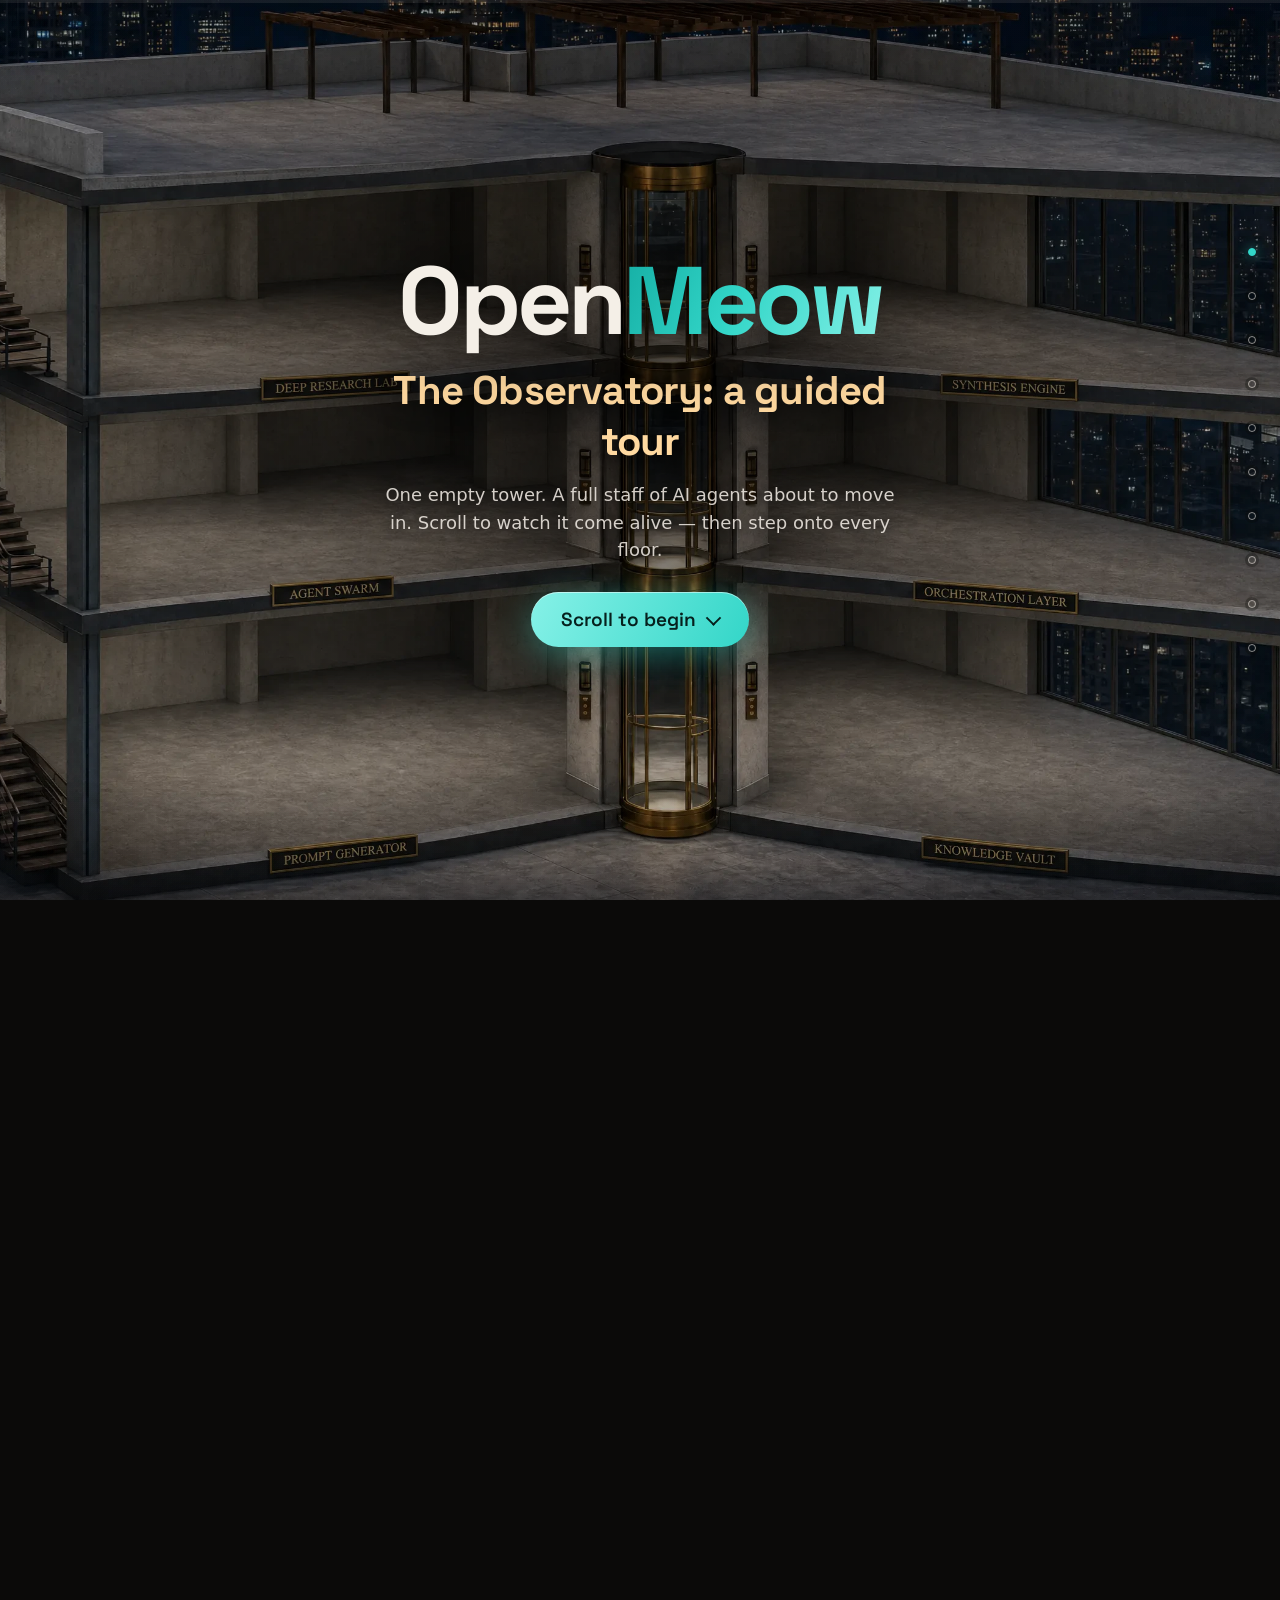
==== commit aea2f5d4: "Restore full-resolution video motion on mobile and desktop" ====
--- a/index.html
+++ b/index.html
@@ -211,14 +211,14 @@
 <div id="progress" aria-hidden="true"><div id="progress-fill"></div></div>
 <main id="fallback">
 <header><div class="wordmark">Open<span class="meow">Meow</span></div><h1>The Observatory: a guided tour</h1><p>One empty tower. A full staff of AI agents about to move in. Explore every floor.</p></header>
-<section><div class="card"><div class="eyebrow">Overture</div><h2>Every system needs a conductor.</h2><p>The baton is up. Keep scrolling.</p></div><picture><source media="(orientation: portrait)" srcset="media/portrait-1.webp" /><img src="media/landscape-1.webp" alt="" loading="lazy" width="1280" height="720" /></picture></section>
-<section><div class="card"><div class="eyebrow">Move-in day</div><h2>Your agent staff, installed.</h2><p>Every floor a system. Every desk a specialist. Lights on.</p></div><picture><source media="(orientation: portrait)" srcset="media/portrait-2.webp" /><img src="media/landscape-2.webp" alt="" loading="lazy" width="1280" height="720" /></picture></section>
-<section><div class="card"><div class="eyebrow">Execution</div><h2>Tool calls, on the record.</h2><p>The toolsmith logs every call, so you never wonder what actually ran.</p></div><picture><source media="(orientation: portrait)" srcset="media/portrait-3.webp" /><img src="media/landscape-3.webp" alt="" loading="lazy" width="1280" height="720" /></picture></section>
-<section><div class="card"><div class="eyebrow">Cost</div><h2>Every token, weighed.</h2><p>The kibble budget balances itself — and shows its work.</p></div><picture><source media="(orientation: portrait)" srcset="media/portrait-4.webp" /><img src="media/landscape-4.webp" alt="" loading="lazy" width="1280" height="720" /></picture></section>
-<section><div class="card"><div class="eyebrow">Evals</div><h2>Nothing ships un-judged.</h2><p>The approval gate holds until the gavel comes down.</p></div><picture><source media="(orientation: portrait)" srcset="media/portrait-5.webp" /><img src="media/landscape-5.webp" alt="" loading="lazy" width="1280" height="720" /></picture></section>
-<section><div class="card"><div class="eyebrow">Memory</div><h2>Secrets stay vaulted.</h2><p>Keys, prompts, state — locked up tighter than the phantom mouse.</p></div><picture><source media="(orientation: portrait)" srcset="media/portrait-6.webp" /><img src="media/landscape-6.webp" alt="" loading="lazy" width="1280" height="720" /></picture></section>
-<section><div class="card"><div class="eyebrow">Observability</div><h2>The whole system, watched.</h2><p>From up here, you can see every trace land.</p></div><picture><source media="(orientation: portrait)" srcset="media/portrait-7.webp" /><img src="media/landscape-7.webp" alt="" loading="lazy" width="1280" height="720" /></picture></section>
+<section><div class="card"><div class="eyebrow">Overture</div><h2>Every system needs a conductor.</h2><p>The baton is up. Keep scrolling.</p></div><picture><source media="(orientation: portrait)" srcset="media/poster-portrait-v2-1.webp" /><img src="media/poster-landscape-v2-1.webp" alt="" loading="lazy" width="1280" height="720" /></picture></section>
+<section><div class="card"><div class="eyebrow">Move-in day</div><h2>Your agent staff, installed.</h2><p>Every floor a system. Every desk a specialist. Lights on.</p></div><picture><source media="(orientation: portrait)" srcset="media/poster-portrait-v2-2.webp" /><img src="media/poster-landscape-v2-2.webp" alt="" loading="lazy" width="1280" height="720" /></picture></section>
+<section><div class="card"><div class="eyebrow">Execution</div><h2>Tool calls, on the record.</h2><p>The toolsmith logs every call, so you never wonder what actually ran.</p></div><picture><source media="(orientation: portrait)" srcset="media/poster-portrait-v2-3.webp" /><img src="media/poster-landscape-v2-3.webp" alt="" loading="lazy" width="1280" height="720" /></picture></section>
+<section><div class="card"><div class="eyebrow">Cost</div><h2>Every token, weighed.</h2><p>The kibble budget balances itself — and shows its work.</p></div><picture><source media="(orientation: portrait)" srcset="media/poster-portrait-v2-4.webp" /><img src="media/poster-landscape-v2-4.webp" alt="" loading="lazy" width="1280" height="720" /></picture></section>
+<section><div class="card"><div class="eyebrow">Evals</div><h2>Nothing ships un-judged.</h2><p>The approval gate holds until the gavel comes down.</p></div><picture><source media="(orientation: portrait)" srcset="media/poster-portrait-v2-5.webp" /><img src="media/poster-landscape-v2-5.webp" alt="" loading="lazy" width="1280" height="720" /></picture></section>
+<section><div class="card"><div class="eyebrow">Memory</div><h2>Secrets stay vaulted.</h2><p>Keys, prompts, state — locked up tighter than the phantom mouse.</p></div><picture><source media="(orientation: portrait)" srcset="media/poster-portrait-v2-6.webp" /><img src="media/poster-landscape-v2-6.webp" alt="" loading="lazy" width="1280" height="720" /></picture></section>
+<section><div class="card"><div class="eyebrow">Observability</div><h2>The whole system, watched.</h2><p>From up here, you can see every trace land.</p></div><picture><source media="(orientation: portrait)" srcset="media/poster-portrait-v2-7.webp" /><img src="media/poster-landscape-v2-7.webp" alt="" loading="lazy" width="1280" height="720" /></picture></section>
 <section><h2>OpenMeow.</h2><p>Coming soon.</p></section></main>
-<script type="module" src="tour.mjs"></script>
+<script type="module" src="tour.mjs?v=film2"></script>
 </body>
 </html>
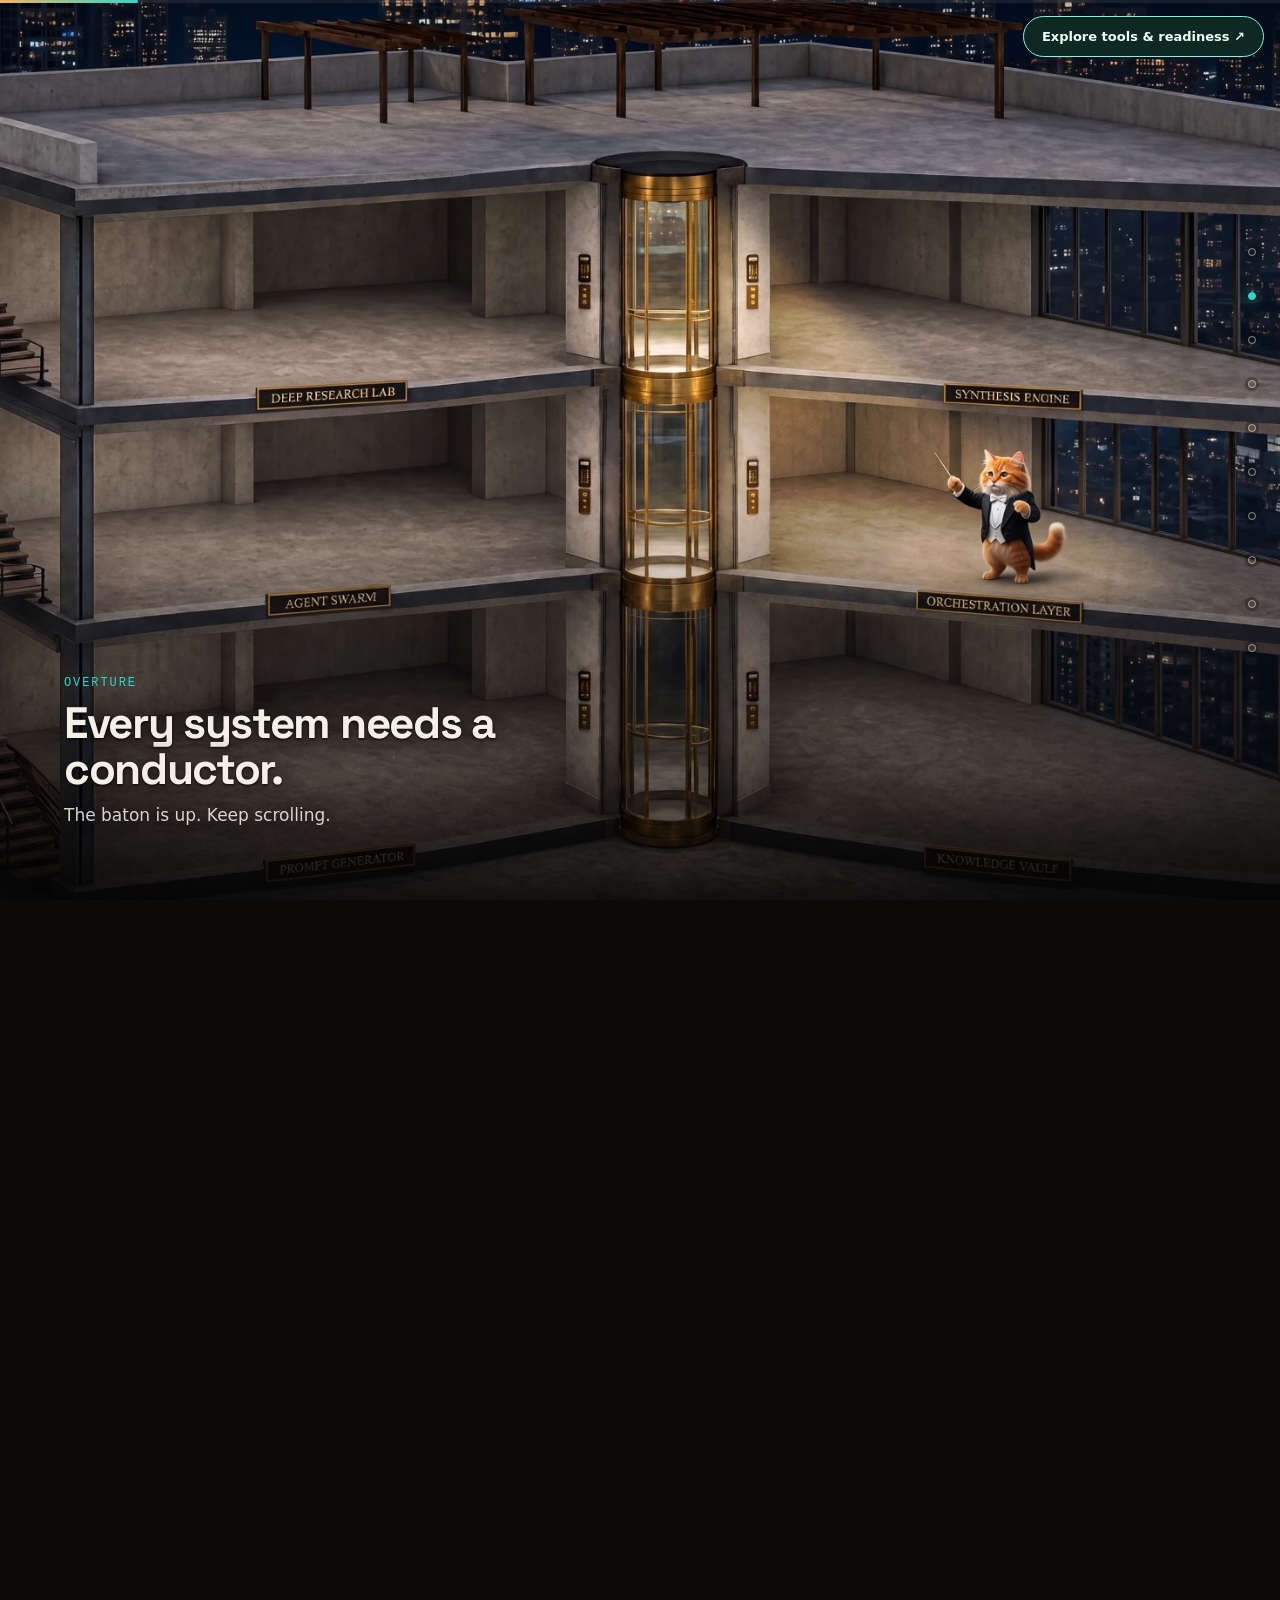
==== commit 7cecb924: "feat: organize rooms with tool outcomes and explicit readiness" ====
--- a/index.html
+++ b/index.html
@@ -182,6 +182,7 @@
 <link rel="stylesheet" href="tour.css" />
 </head>
 <body>
+<a href="world.html" style="position:fixed;top:16px;right:16px;z-index:100;padding:12px 18px;border:1px solid #86F1E7;border-radius:24px;background:#102822;color:#ecfff7;font:600 13px system-ui;text-decoration:none">Explore tools &amp; readiness ↗</a>
 <div id="track">
   <div id="stage">
     <div id="world" aria-hidden="true"></div>
@@ -221,4 +222,4 @@
 <section><h2>OpenMeow.</h2><p>Coming soon.</p></section></main>
 <script type="module" src="tour.mjs?v=film2"></script>
 </body>
-</html>+</html>
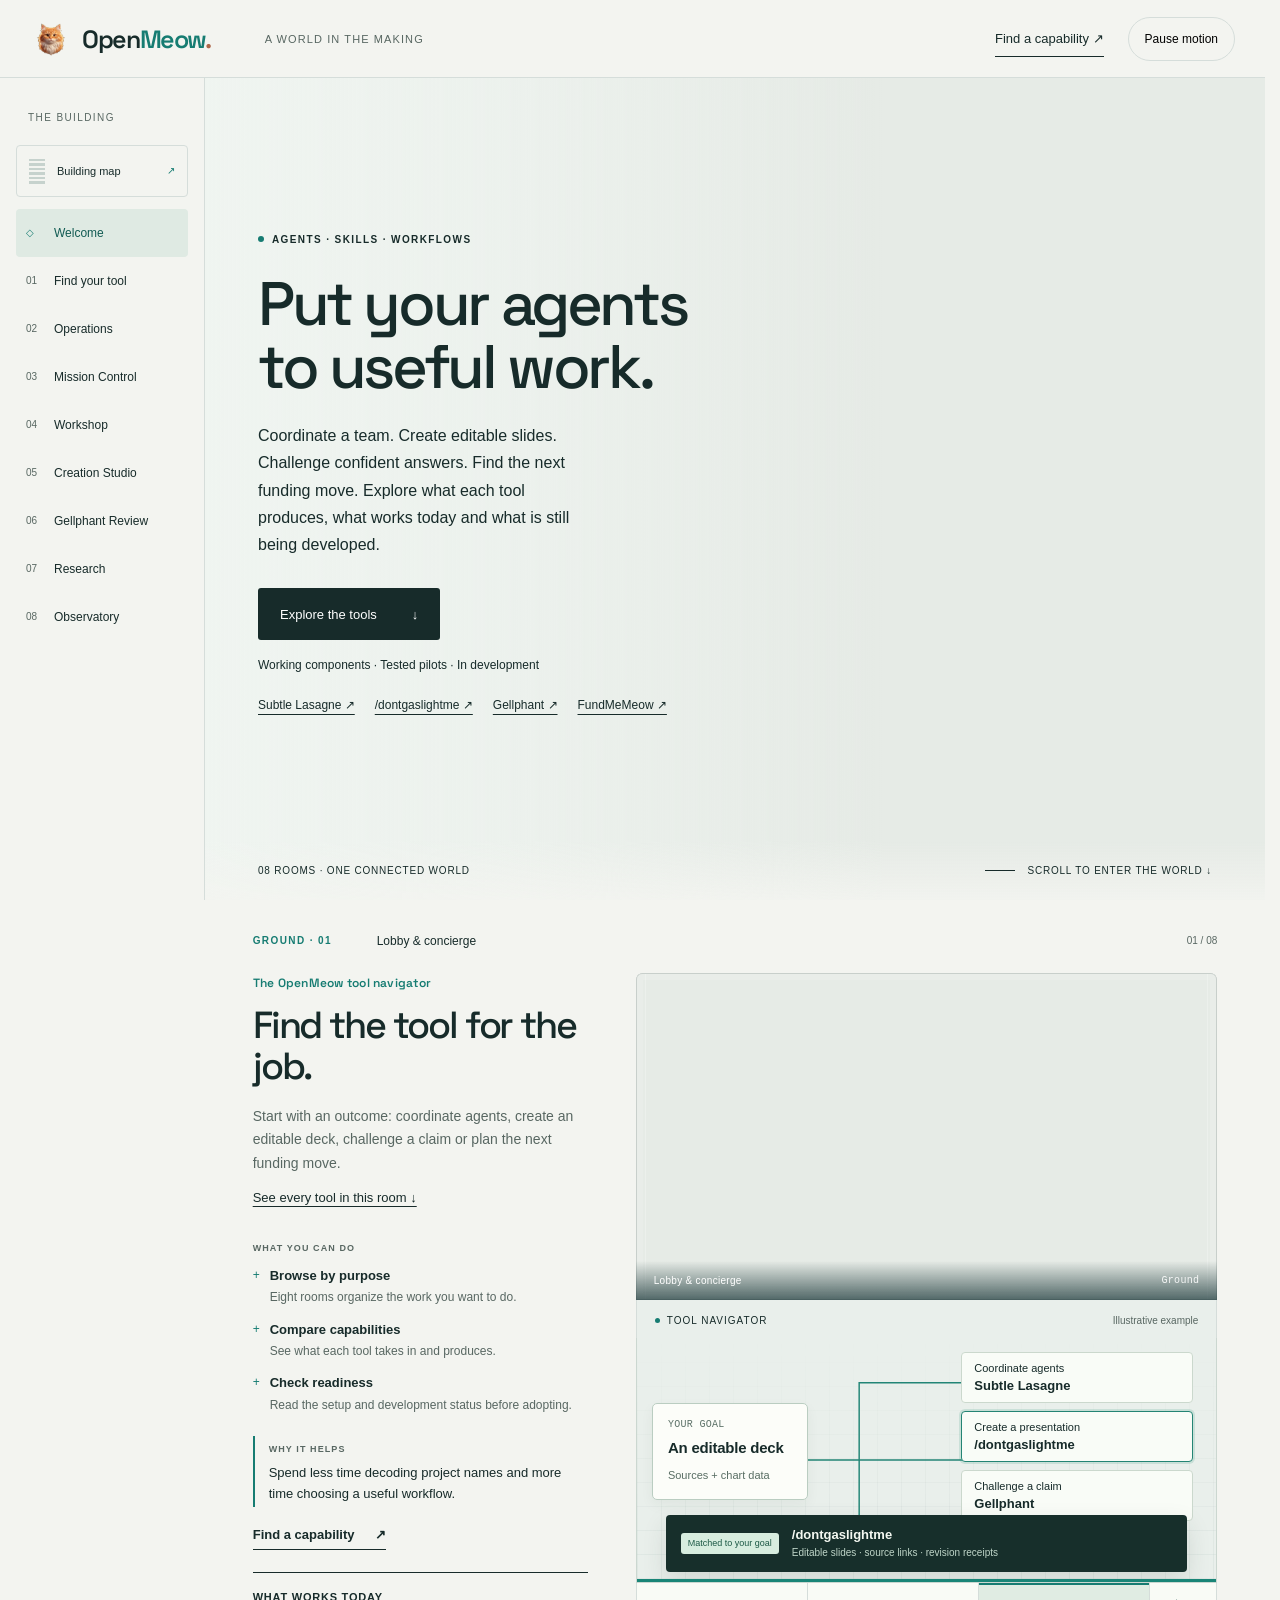
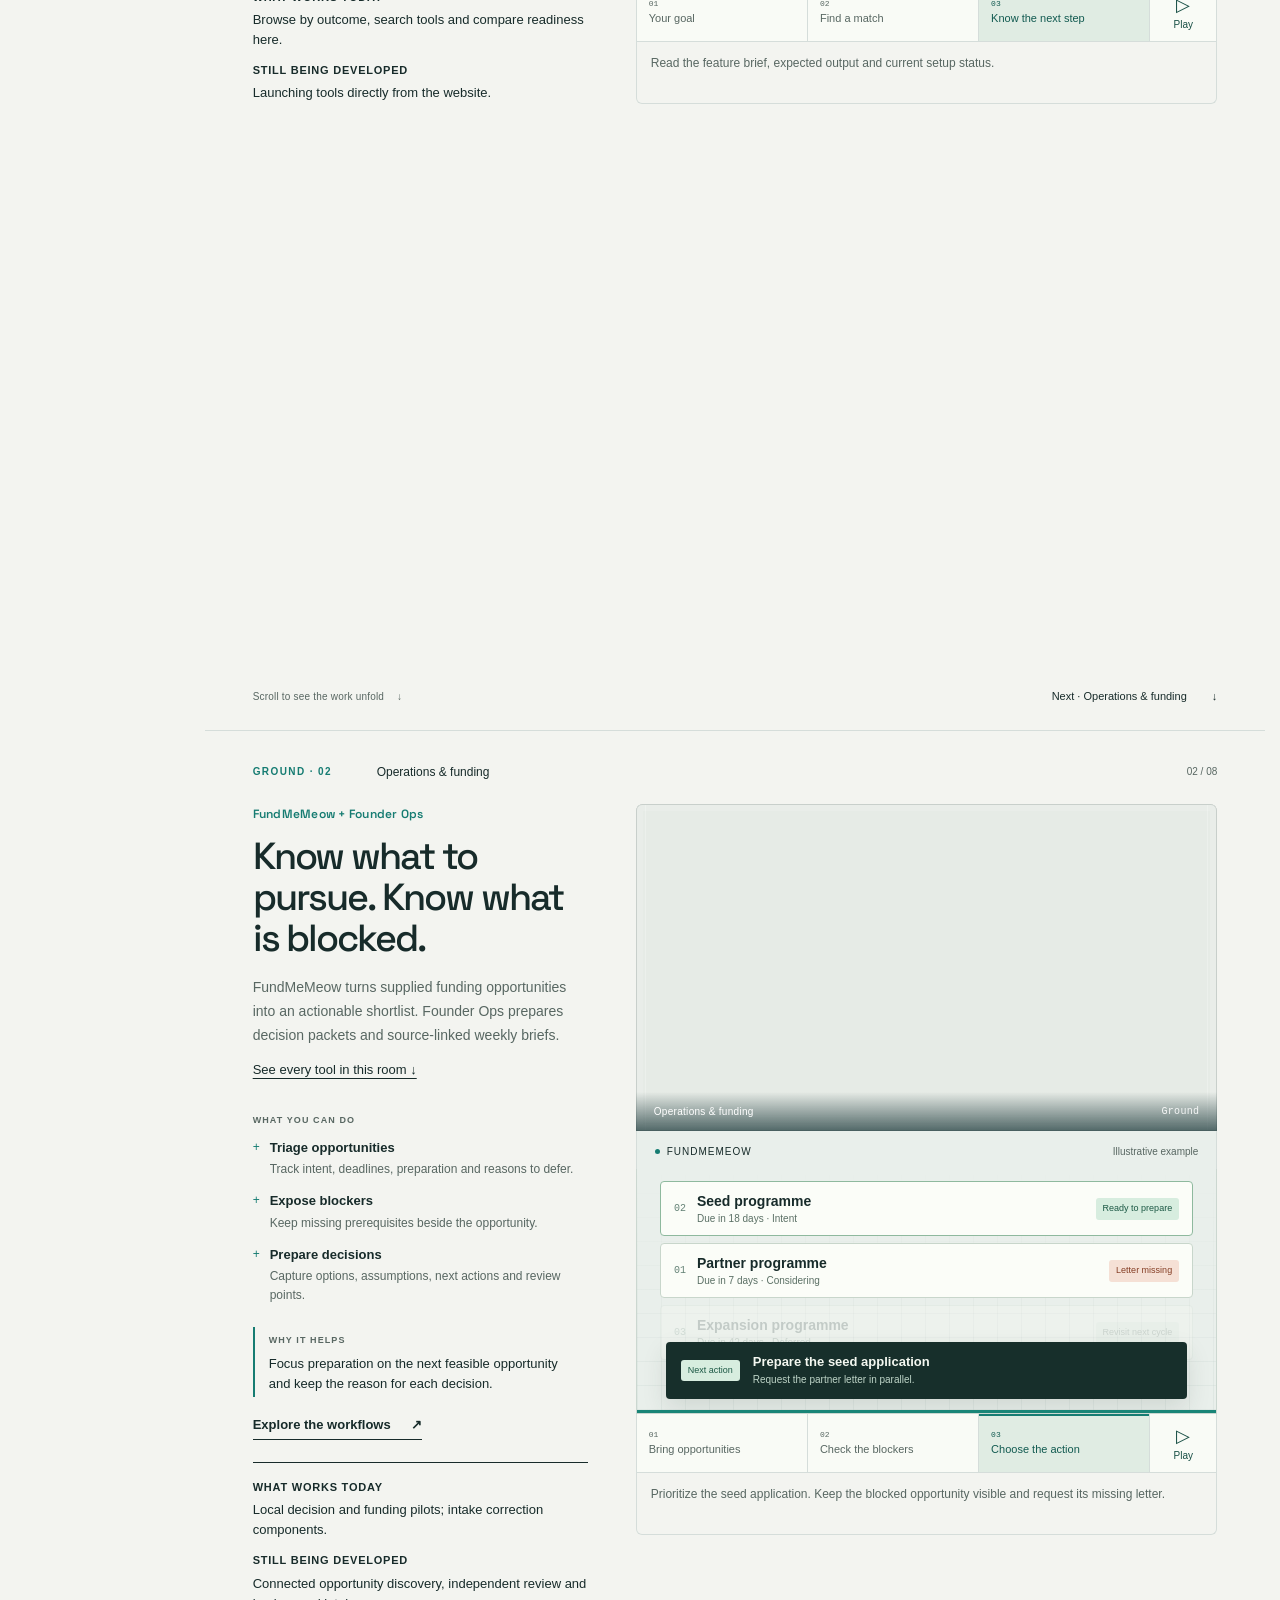
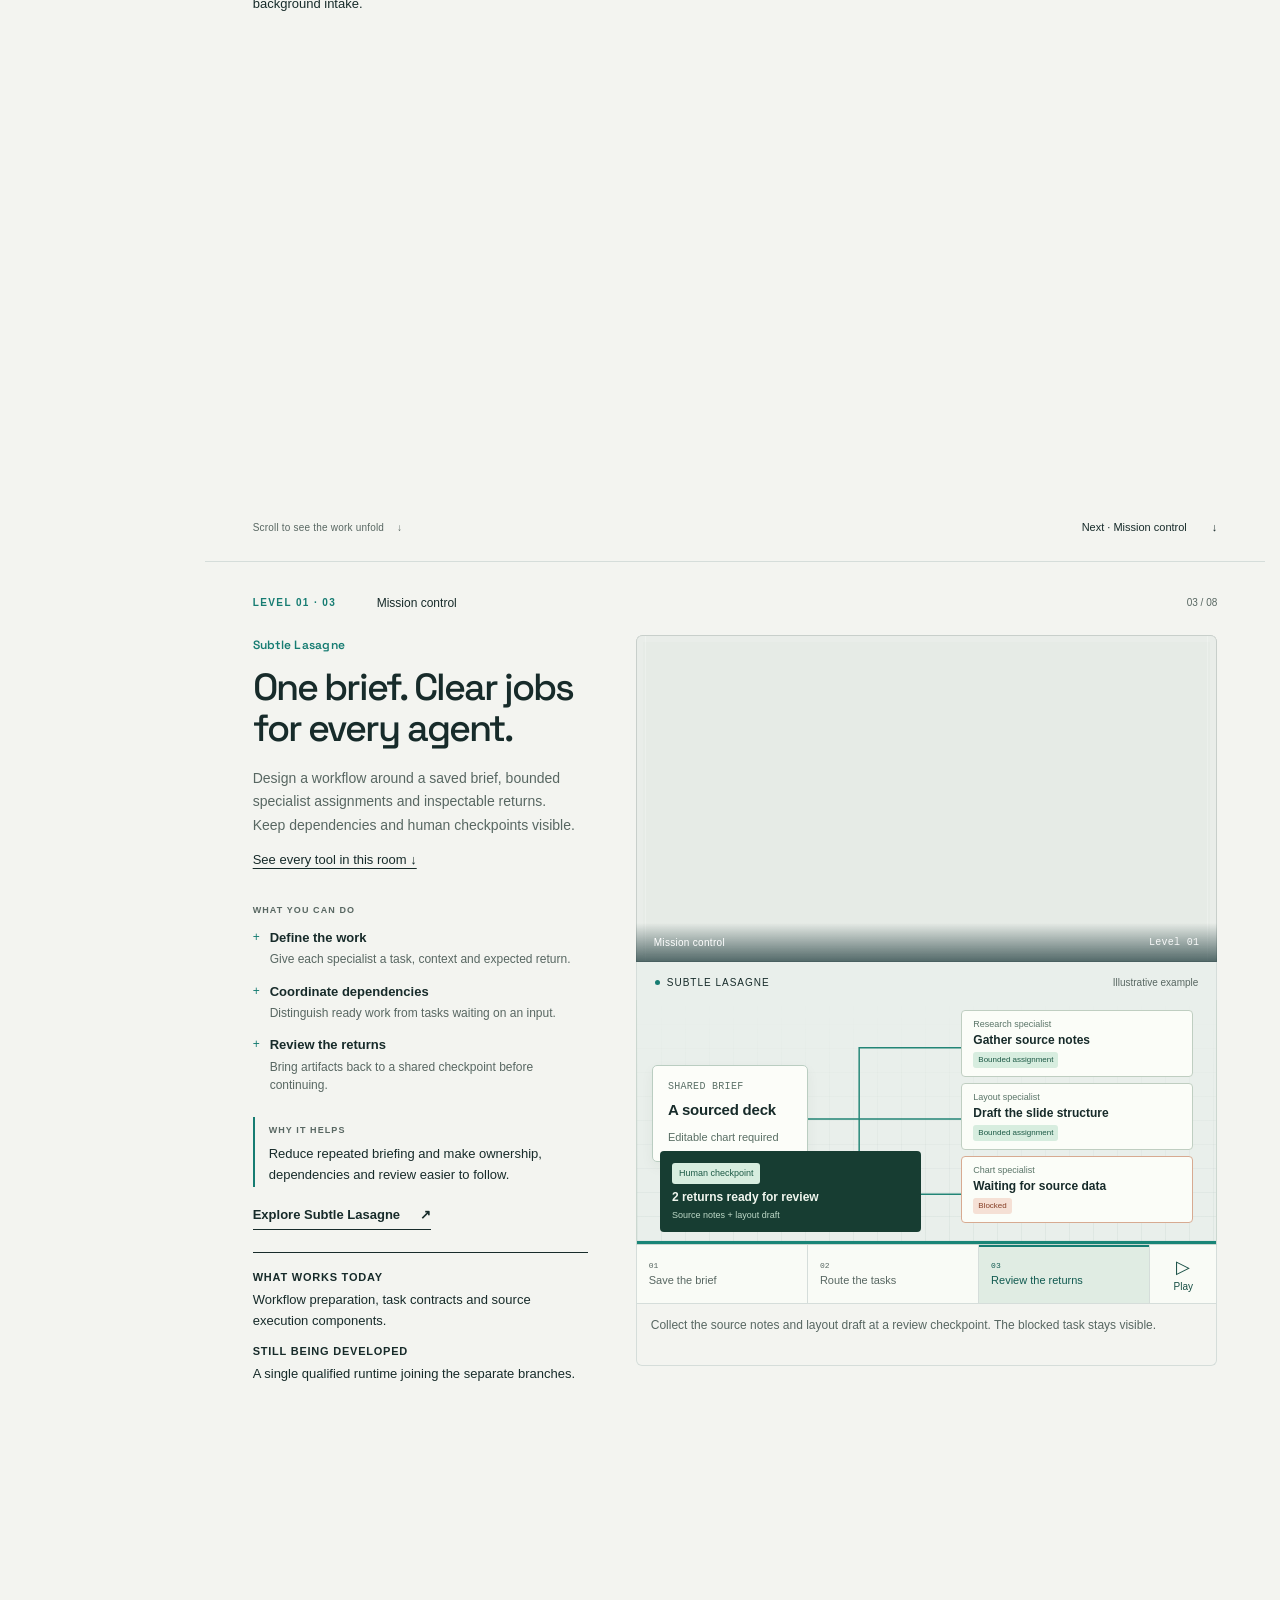
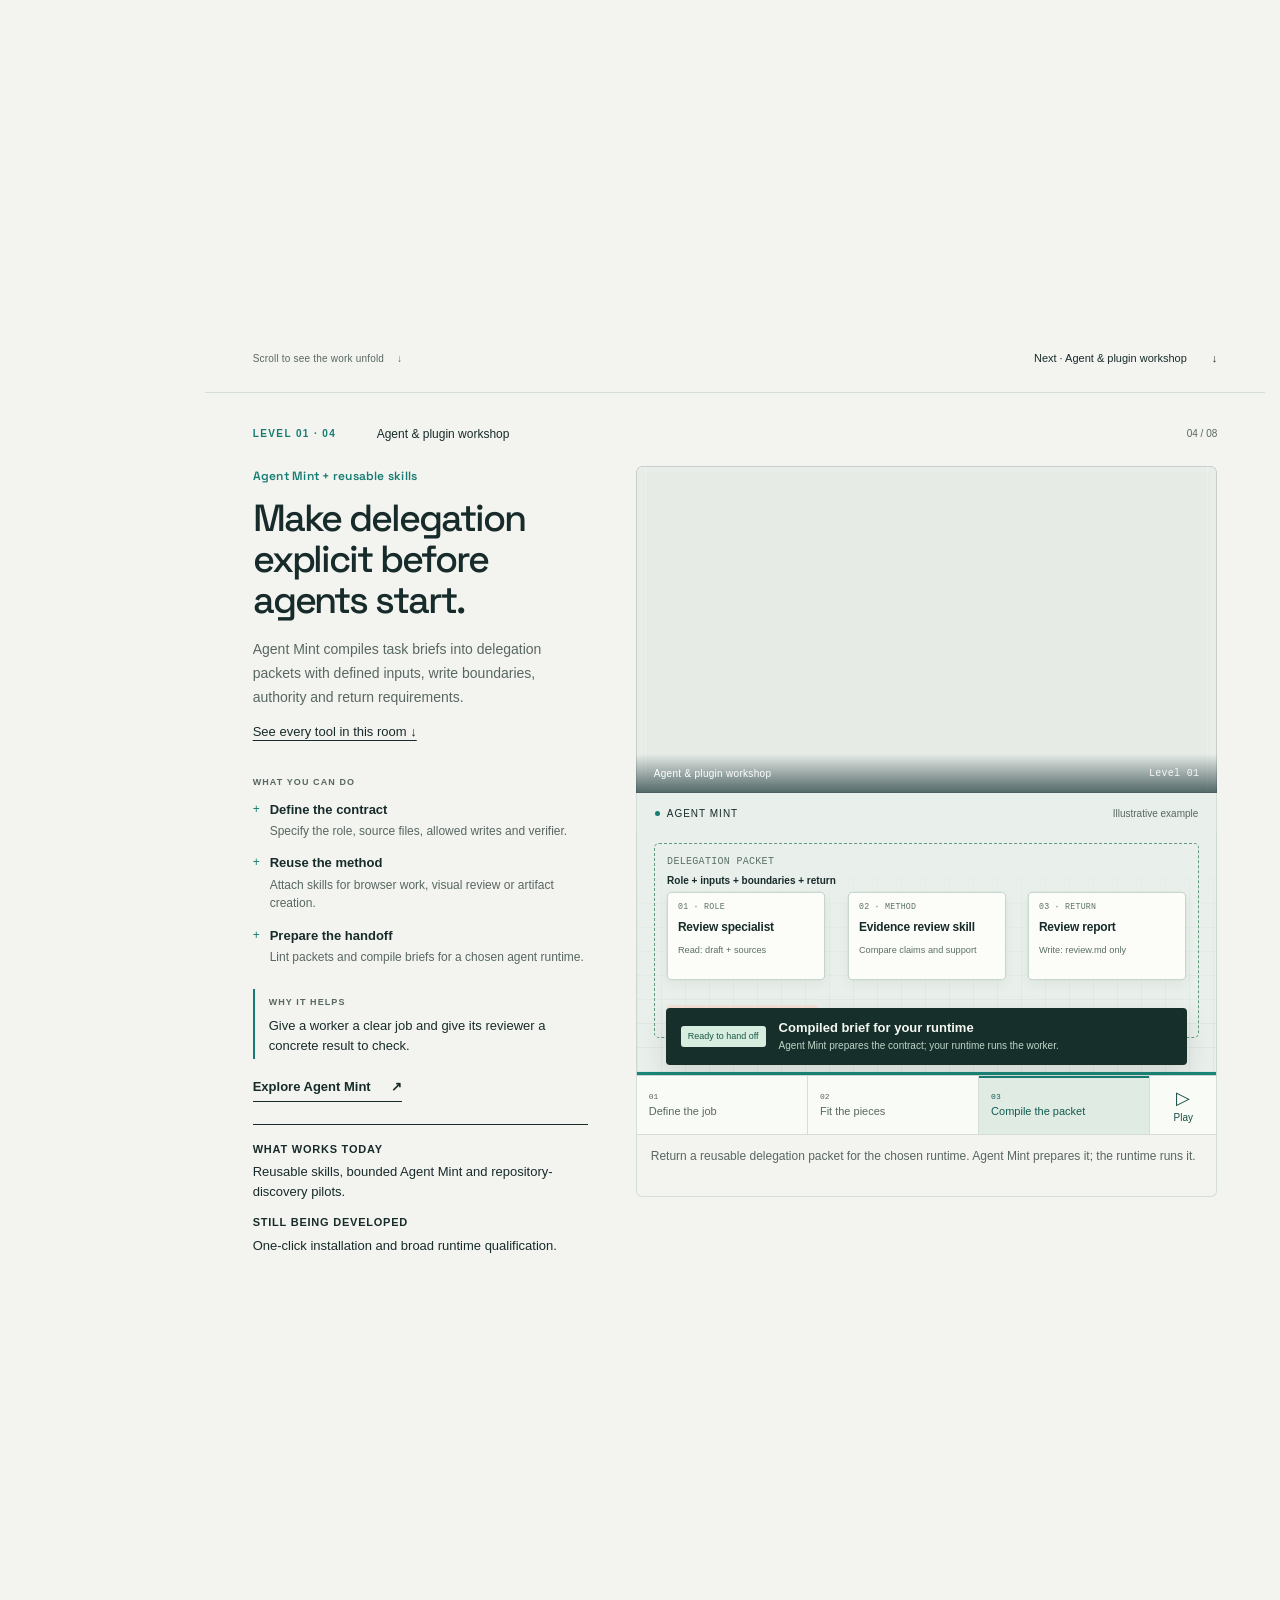
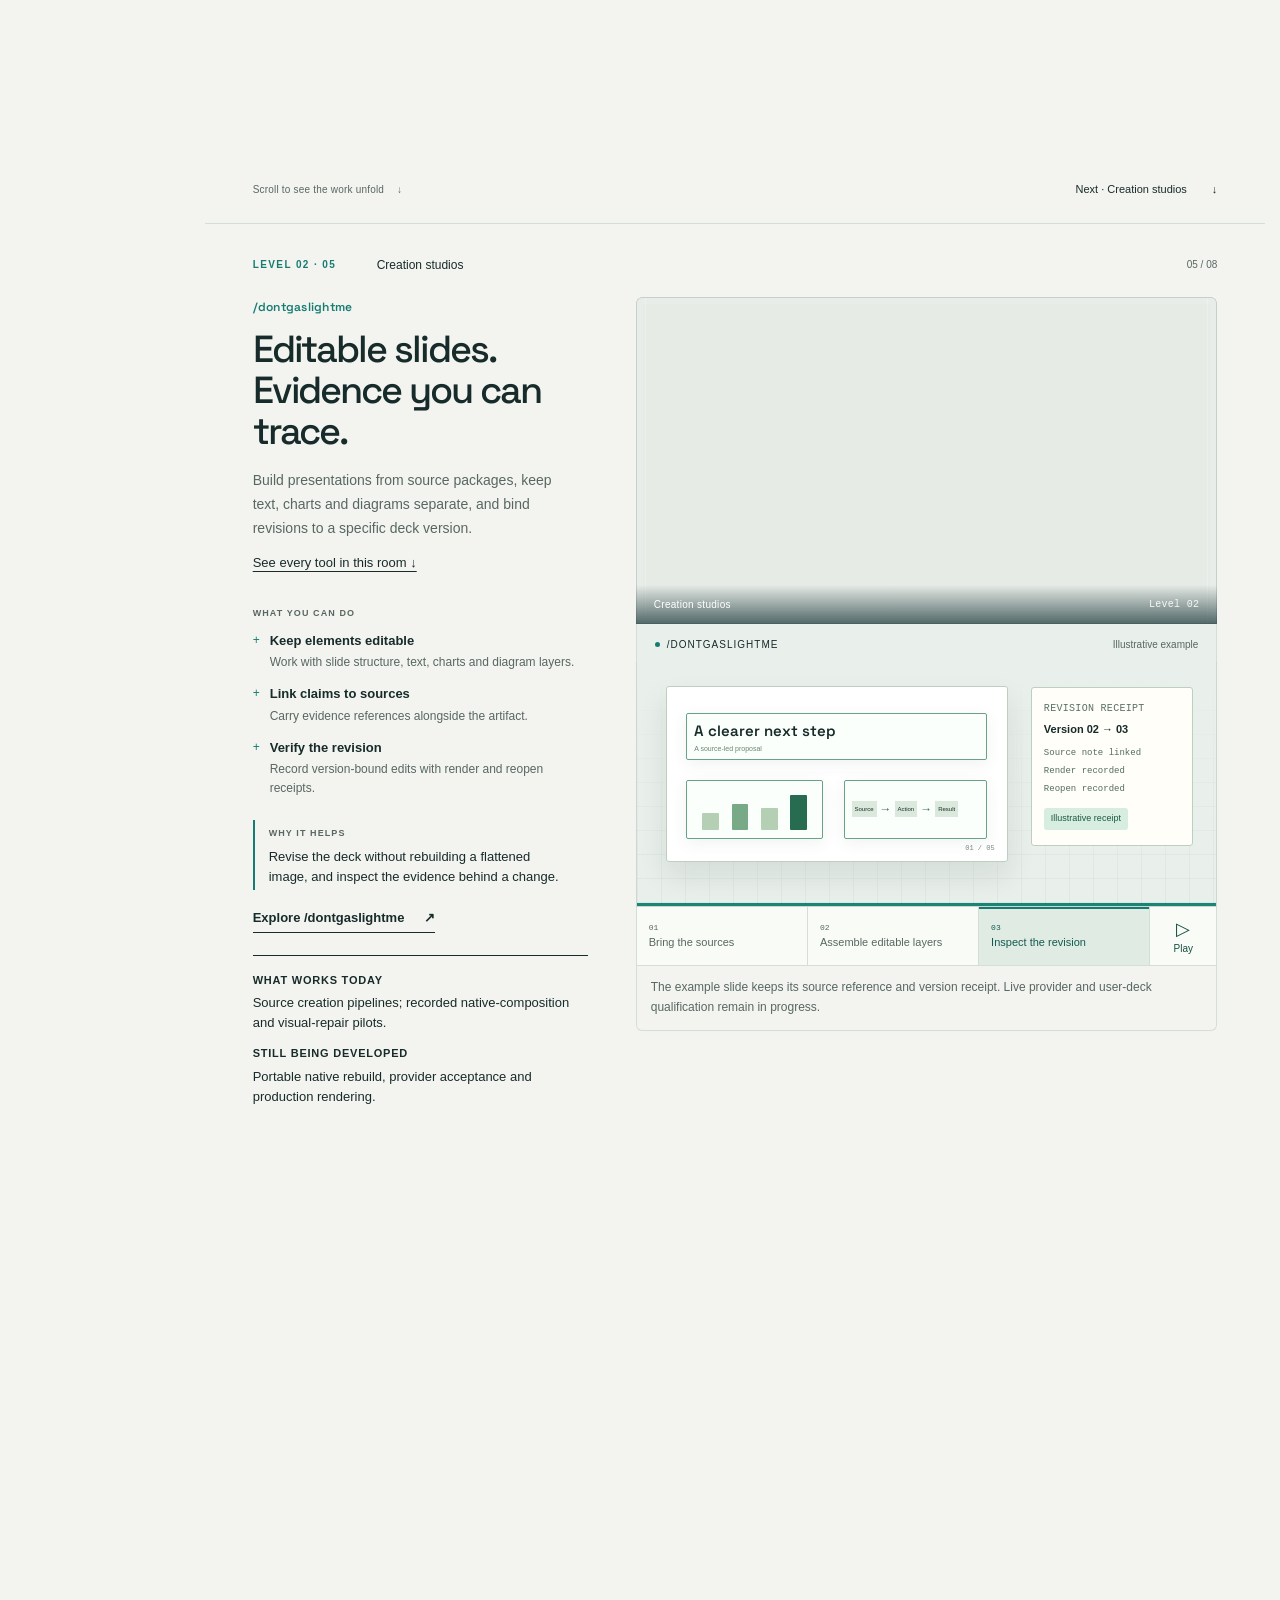
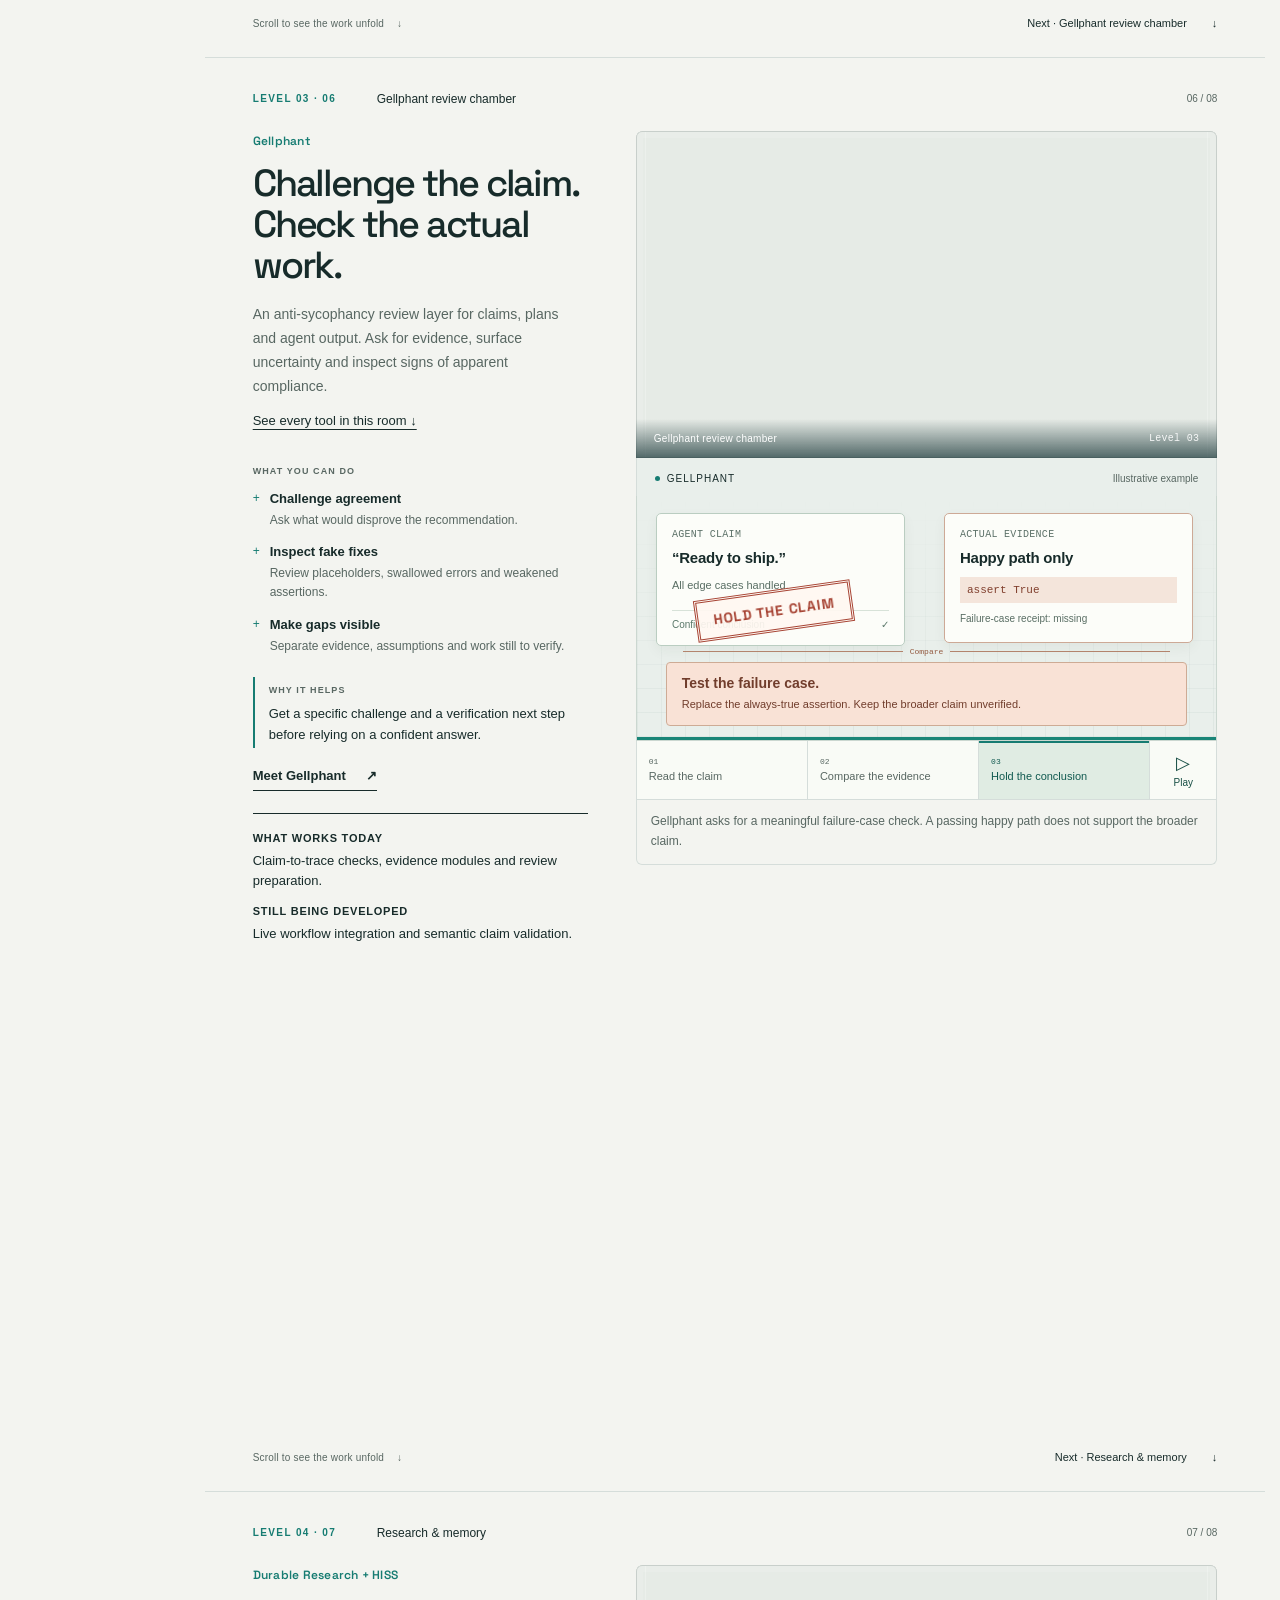
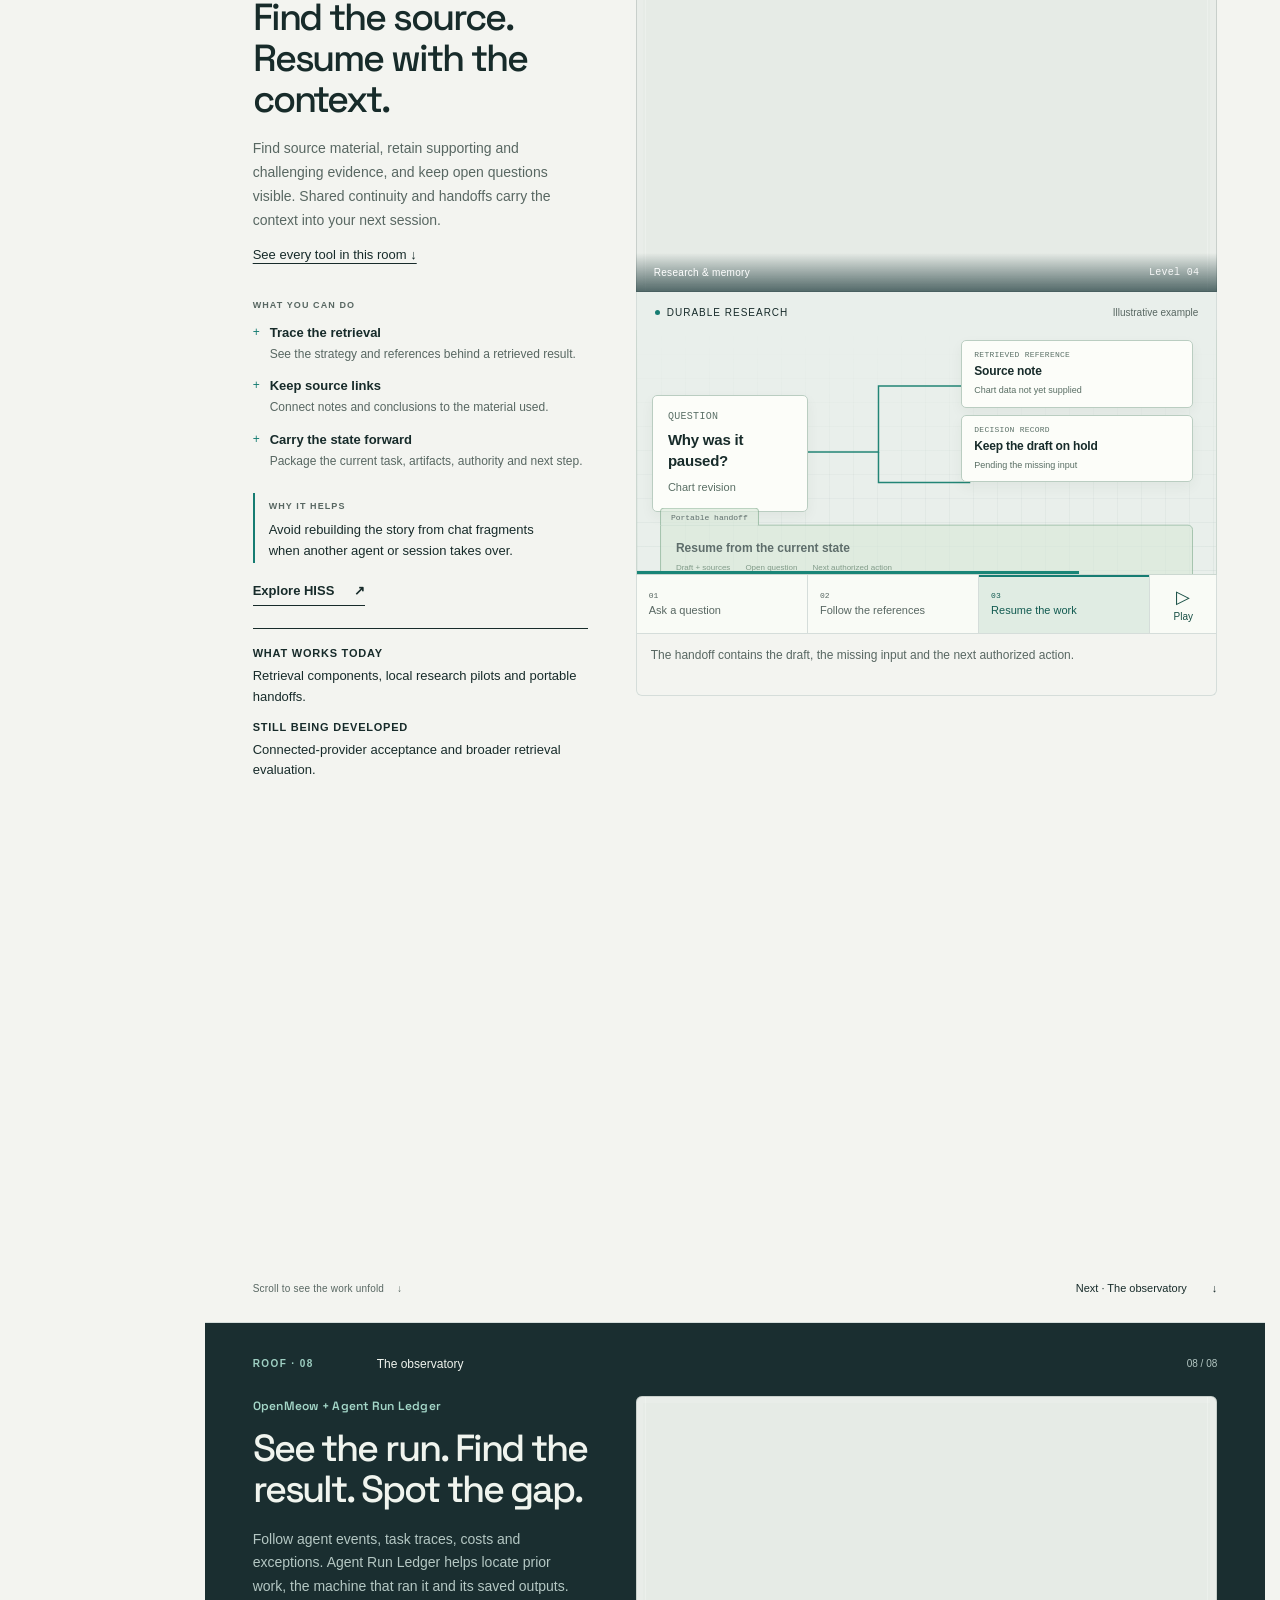
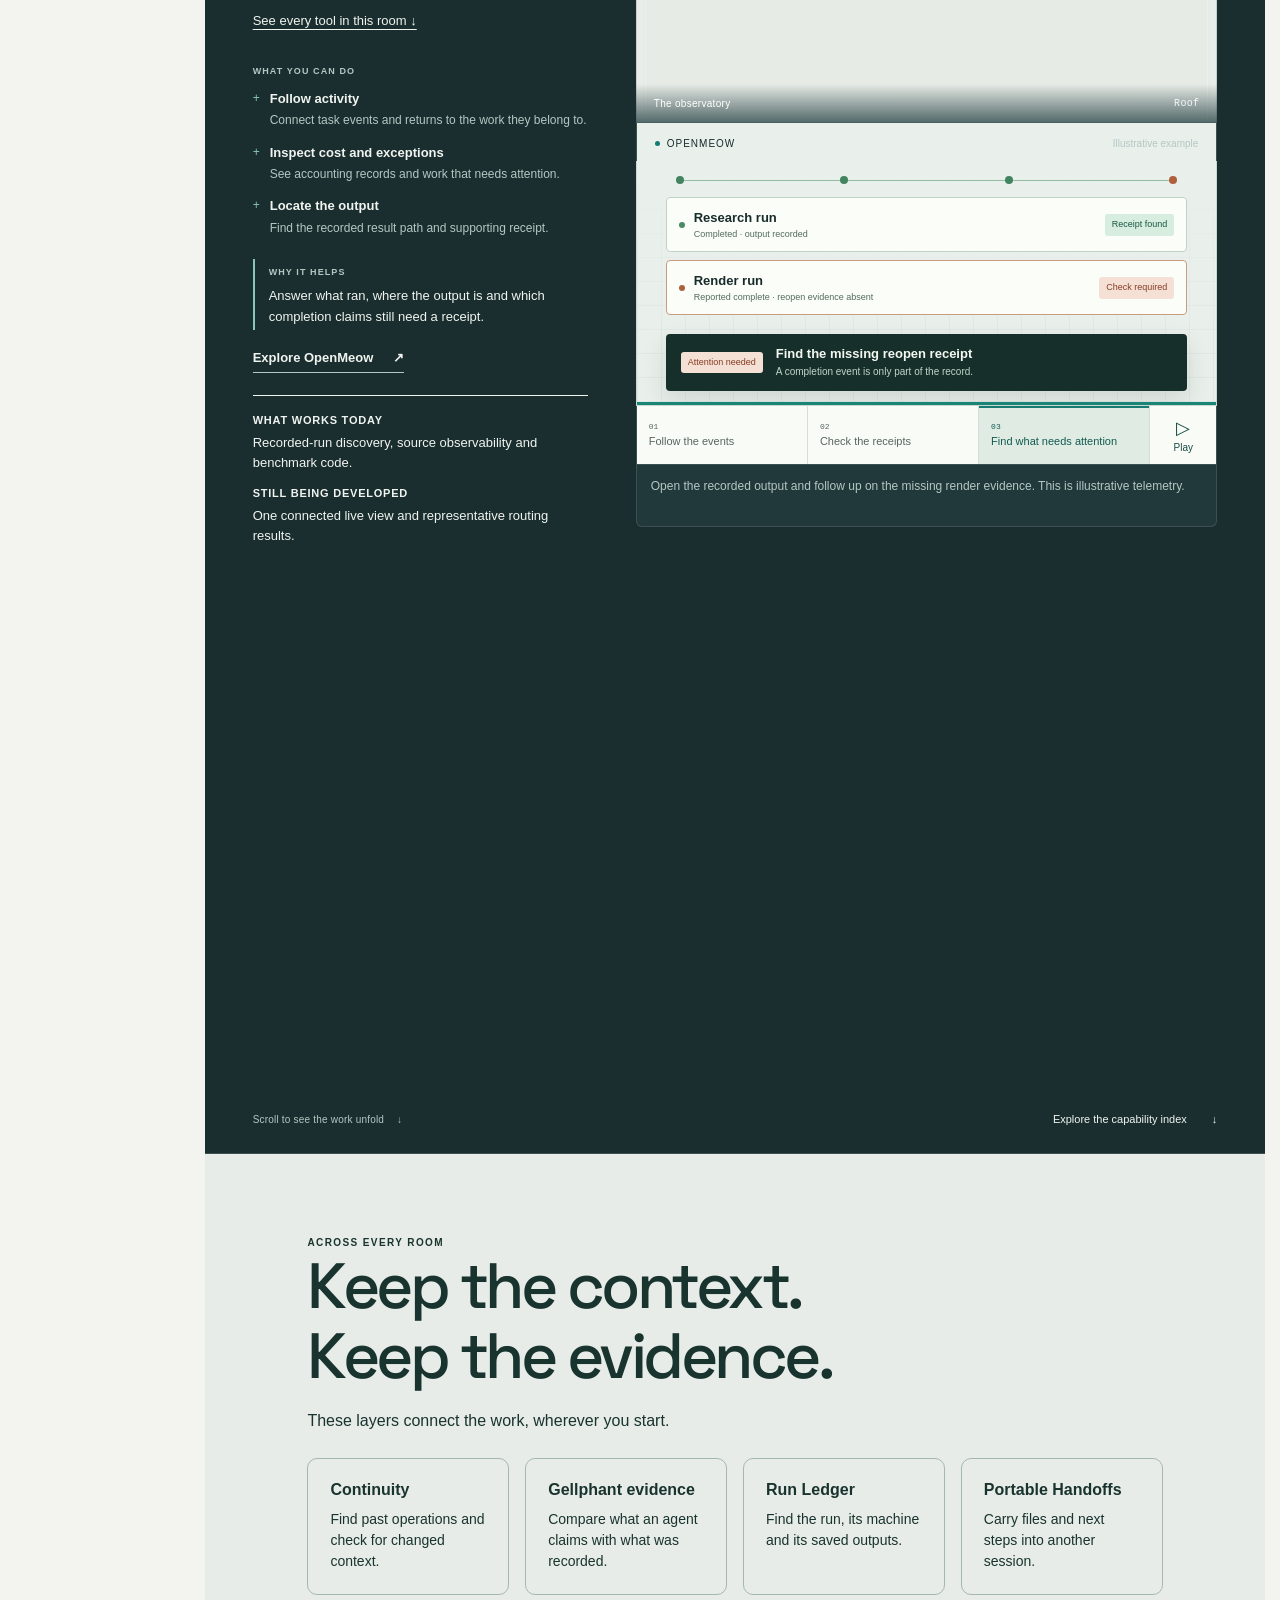
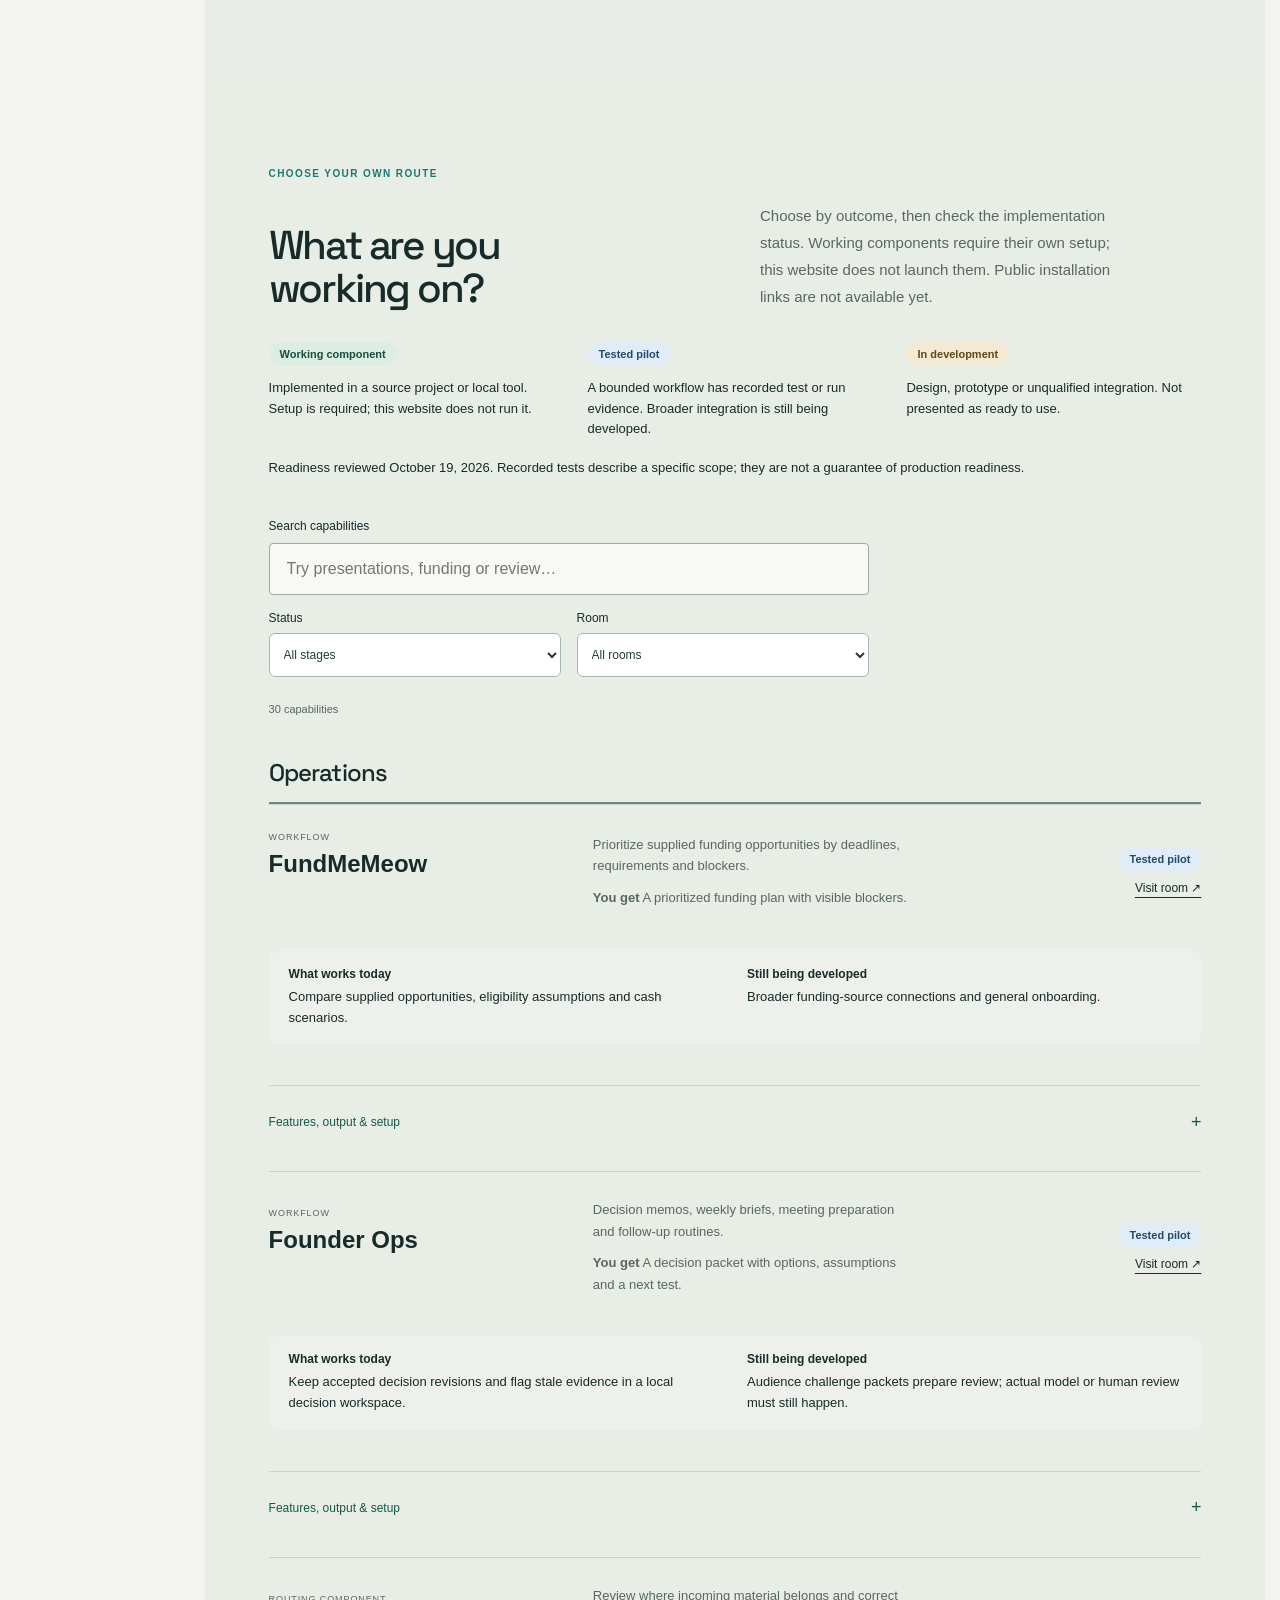
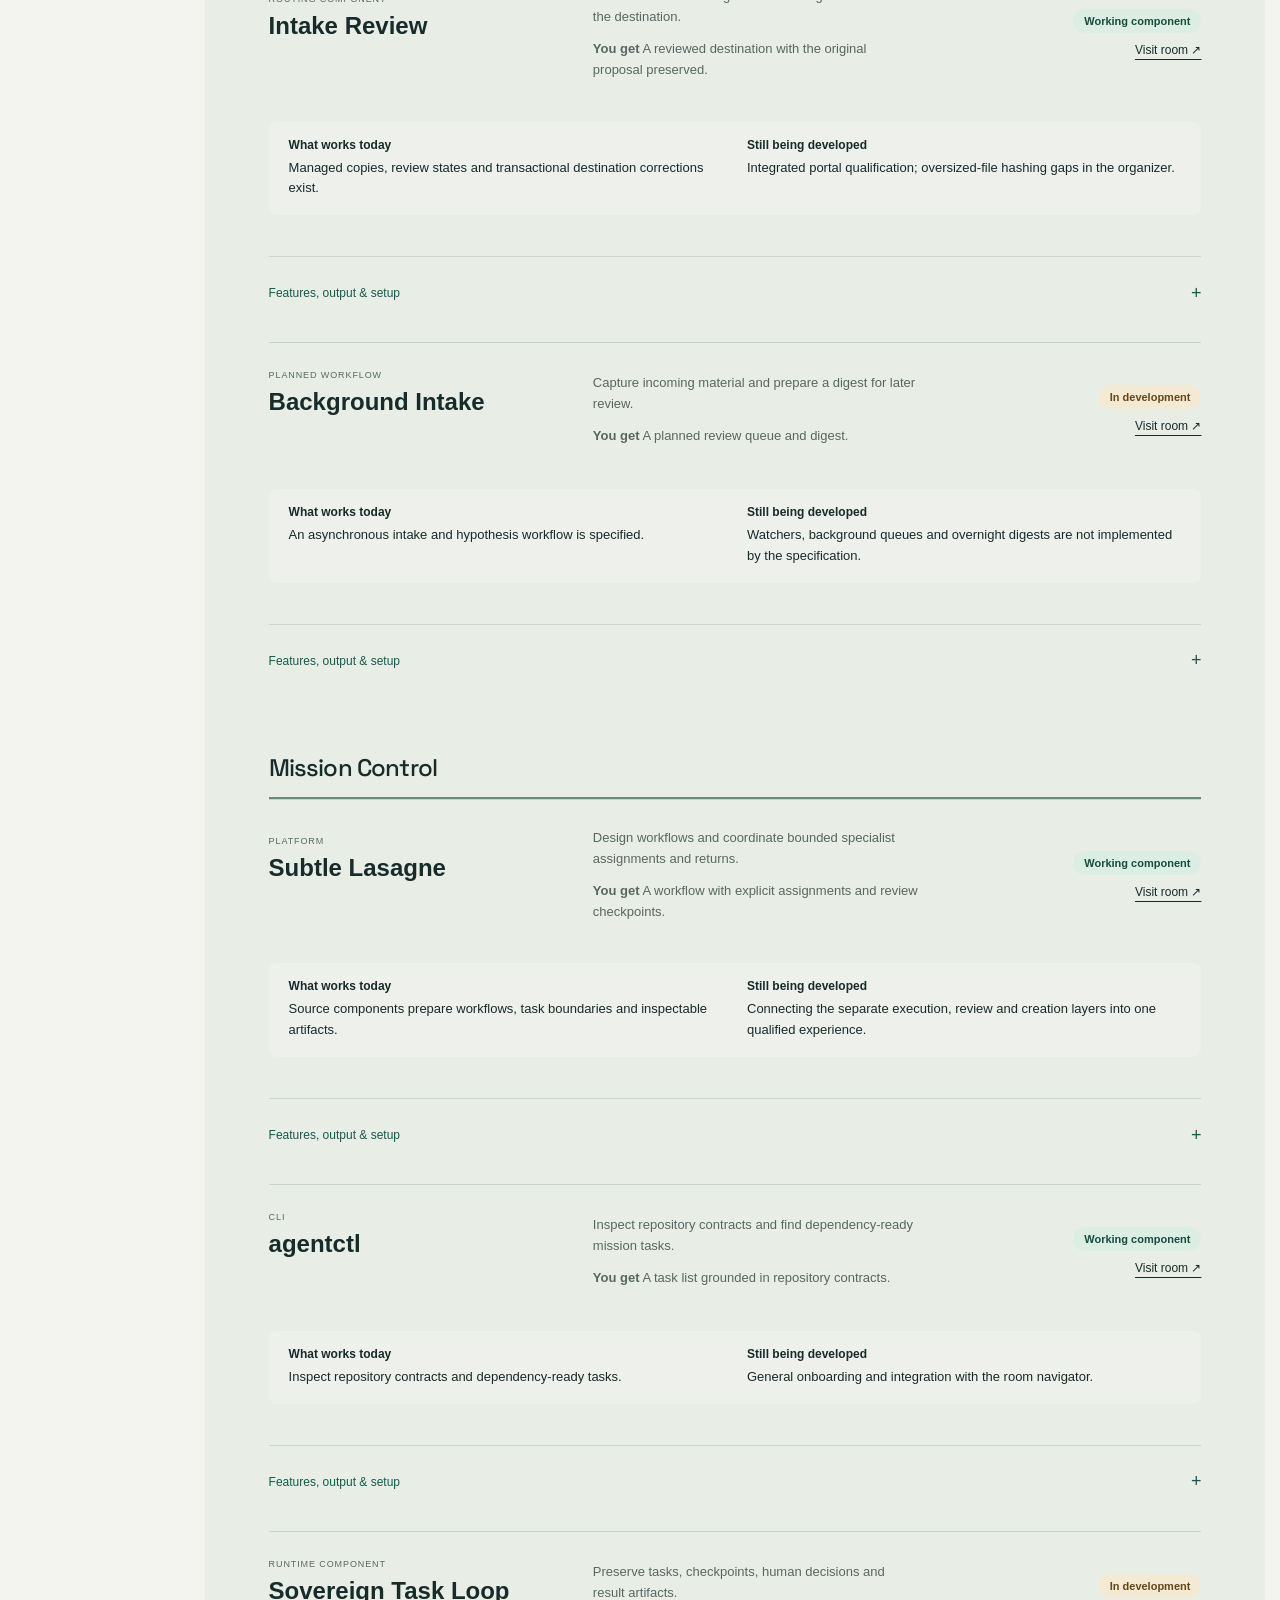
==== commit 47dc1aee: "feat: publish room navigator as homepage and preserve film tour" ====
--- a/index.html
+++ b/index.html
@@ -1,225 +1,169 @@
 <!DOCTYPE html>
 <html lang="en">
 <head>
-<meta charset="UTF-8" />
-<meta name="viewport" content="width=device-width, initial-scale=1.0, viewport-fit=cover" />
-<title>OpenMeow — The Observatory</title>
-<meta name="description" content="Scroll the tower from empty shell to a full staff of agents — then step onto every floor. OpenMeow: open-source observability for AI agents." />
-<meta property="og:title" content="OpenMeow — open-source observability for AI agents" />
-<meta property="og:description" content="Scroll the tower from empty shell to a full staff of agents — then step onto every floor. Coming soon." />
-<meta property="og:image" content="https://openmeow.io/og.jpg" />
-<meta property="og:url" content="https://openmeow.io/" />
-<meta property="og:type" content="website" />
-<meta name="twitter:card" content="summary_large_image" />
-<meta name="theme-color" content="#0B0A09" />
-<link rel="icon" type="image/svg+xml" href="data:image/svg+xml;utf8,<svg xmlns='http://www.w3.org/2000/svg' viewBox='0 0 100 100'><circle cx='50' cy='55' r='30' fill='%23F2B366'/><path d='M24 34 L30 11 L47 29 Z M76 34 L70 11 L53 29 Z' fill='%23F2B366'/><circle cx='40' cy='53' r='4' fill='%23140F0A'/><circle cx='60' cy='53' r='4' fill='%23140F0A'/></svg>" />
-<link rel="preconnect" href="https://fonts.googleapis.com" />
-<link rel="preconnect" href="https://fonts.gstatic.com" crossorigin />
-<link href="https://fonts.googleapis.com/css2?family=Space+Grotesk:wght@500;600;700&display=swap" rel="stylesheet" />
-<style>
-  :root {
-    --bg: #0B0A09; --ink: #F4EFE7; --muted: #9A8F82; --faint: #6A6157;
-    --gold: #F2B366; --gold-hi: #FFD9A0;
-    --teal-hi: #86F1E7; --teal: #33D6C8; --teal-lo: #15AEA4;
-    --display: 'Space Grotesk', system-ui, sans-serif;
-    --sans: -apple-system, BlinkMacSystemFont, 'SF Pro Text', system-ui, sans-serif;
-    --mono: ui-monospace, 'SF Mono', Menlo, monospace;
-    --ease: cubic-bezier(.22,1,.36,1);
-  }
-  * { margin: 0; padding: 0; box-sizing: border-box; }
-  ::selection { background: rgba(51,214,200,.30); color: #EAFFFB; }
-  html { scroll-behavior: auto; }
-  body { background: var(--bg); color: var(--ink); font-family: var(--sans); -webkit-font-smoothing: antialiased; }
-  #track { height: 1250vh; position: relative; }
-  #stage { position: sticky; top: 0; height: 100vh; height: 100svh; overflow: hidden; background: var(--bg); }
-  #stage video, #stage img.layer {
-    position: absolute; inset: 0; width: 100%; height: 100%;
-    object-fit: cover; opacity: 0;
-  }
-  .vignette {
-    position: absolute; inset: 0; pointer-events: none;
-    background: radial-gradient(120% 90% at 50% 45%, transparent 56%, rgba(5,4,3,.5) 100%),
-                linear-gradient(to bottom, rgba(5,4,3,.22), transparent 13% 86%, rgba(5,4,3,.4));
-  }
-  .grain { position: absolute; inset: 0; pointer-events: none; opacity: .05; mix-blend-mode: overlay;
-    background-image: url("data:image/svg+xml;utf8,<svg xmlns='http://www.w3.org/2000/svg' width='140' height='140'><filter id='n'><feTurbulence type='fractalNoise' baseFrequency='.92' numOctaves='2'/></filter><rect width='140' height='140' filter='url(%23n)' opacity='.6'/></svg>");
-  }
-  #loader {
-    position: absolute; inset: 0; z-index: 30; display: flex; flex-direction: column;
-    align-items: center; justify-content: center; gap: 18px; background: var(--bg);
-    transition: opacity .8s var(--ease), visibility .8s;
-  }
-  #loader.done { opacity: 0; visibility: hidden; }
-  #loader .mark { font-family: var(--display); font-weight: 700; font-size: 30px; letter-spacing: -.04em; }
-  #loader .mark .m { background: linear-gradient(115deg, var(--teal-lo), var(--teal) 45%, var(--teal-hi)); -webkit-background-clip: text; background-clip: text; color: transparent; }
-  #loader .bar { width: 200px; height: 2px; background: rgba(244,239,231,.12); border-radius: 2px; overflow: hidden; }
-  #loader .bar i { display: block; height: 100%; width: 0%; background: linear-gradient(90deg, var(--gold), var(--teal)); transition: width .4s var(--ease); }
-  #loader .hint { font-family: var(--mono); font-size: 11px; letter-spacing: .08em; color: var(--faint); text-transform: uppercase; }
-  #cards { position: absolute; inset: 0; pointer-events: none; z-index: 10; }
-  .card {
-    position: absolute; left: clamp(20px, 5vw, 76px); bottom: clamp(26px, 8vh, 90px);
-    max-width: min(460px, 84vw);
-    opacity: 0; transform: translateY(14px);
-    transition: opacity .55s var(--ease), transform .55s var(--ease);
-  }
-  .card.on { opacity: 1; transform: none; }
-  .card .eyebrow {
-    font-family: var(--mono); font-size: clamp(10px, 1.1vw, 12px);
-    letter-spacing: .16em; text-transform: uppercase; color: var(--teal);
-    margin-bottom: 10px;
-  }
-  .card h2 {
-    font-family: var(--display); font-weight: 700;
-    font-size: clamp(26px, 3.6vw, 44px); letter-spacing: -.03em; line-height: 1.05;
-    text-shadow: 0 2px 26px rgba(5,4,3,.9), 0 1px 3px rgba(5,4,3,.9);
-  }
-  .card p {
-    margin-top: 10px; color: rgba(244,239,231,.87);
-    font-size: clamp(14px, 1.5vw, 17px); line-height: 1.5; max-width: 42ch;
-    text-shadow: 0 1px 14px rgba(5,4,3,.9);
-  }
-  #finale {
-    position: absolute; inset: 0; z-index: 20; display: flex; flex-direction: column;
-    align-items: center; justify-content: center; gap: 14px; pointer-events: none;
-    opacity: 0; transition: opacity .9s var(--ease);
-    background: radial-gradient(62% 54% at 50% 46%, rgba(5,4,3,.62), rgba(5,4,3,.16) 66%, transparent);
-  }
-  #finale.on { opacity: 1; }
-  .wordmark { font-family: var(--display); font-weight: 700; font-size: clamp(44px, 8.5vw, 108px); letter-spacing: -.045em; line-height: 1; display: flex; align-items: baseline; filter: drop-shadow(0 6px 40px rgba(51,214,200,.25)); }
-  .wordmark .meow { background: linear-gradient(115deg, var(--teal-lo), var(--teal) 45%, var(--teal-hi)); -webkit-background-clip: text; background-clip: text; color: transparent; }
-  .wordmark .dot { width: .16em; height: .16em; margin-left: .07em; border-radius: 50%; background: radial-gradient(circle at 34% 30%, var(--gold-hi), var(--gold)); box-shadow: 0 0 18px rgba(242,179,102,.7); align-self: flex-end; margin-bottom: .09em; }
-  .coming {
-    font-family: var(--display); font-weight: 600; font-size: clamp(17px, 2.5vw, 26px);
-    background: linear-gradient(100deg, #34E0D0, #7DF0EA 22%, #EAFEFF 50%, #93E0FF 74%, #46B4F2);
-    -webkit-background-clip: text; background-clip: text; color: transparent;
-    filter: drop-shadow(0 2px 18px rgba(70,180,242,.4));
-  }
-  #fparade { position: absolute; left: 0; right: 0; bottom: max(3.5vh, env(safe-area-inset-bottom, 0px)); pointer-events: none; }
-  .prow { overflow: hidden; -webkit-mask-image: linear-gradient(90deg, transparent, #000 9%, #000 91%, transparent); mask-image: linear-gradient(90deg, transparent, #000 9%, #000 91%, transparent); }
-  .ptrack { display: flex; gap: clamp(10px, 1.6vw, 18px); width: max-content; animation-timing-function: linear; animation-iteration-count: infinite; animation-play-state: paused; }
-  #finale.on .ptrack { animation-play-state: running; }
-  .prow.far .ptrack { animation-name: pslideR; animation-duration: 150s; }
-  .prow.near .ptrack { animation-name: pslideL; animation-duration: 110s; margin-top: clamp(6px, 1vh, 12px); }
-  .ptrack img { width: clamp(52px, 6.5vw, 92px); height: clamp(52px, 6.5vw, 92px); flex: none; -webkit-mask-image: radial-gradient(circle, #000 52%, transparent 76%); mask-image: radial-gradient(circle, #000 52%, transparent 76%); }
-  .prow.far img { width: clamp(40px, 5vw, 70px); height: clamp(40px, 5vw, 70px); }
-  .prow.far { opacity: .32; }
-  .prow.near { opacity: .48; }
-  @keyframes pslideL { from { transform: translateX(0); } to { transform: translateX(-50%); } }
-  @keyframes pslideR { from { transform: translateX(-50%); } to { transform: translateX(0); } }
-  #hint {
-    position: absolute; left: 50%; bottom: 26px; transform: translateX(-50%);
-    z-index: 12; display: flex; flex-direction: column; align-items: center; gap: 7px;
-    font-family: var(--mono); font-size: 10px; letter-spacing: .22em; text-transform: uppercase;
-    color: rgba(244,239,231,.6); transition: opacity .5s var(--ease);
-  }
-  #hint .chev { width: 10px; height: 10px; border-right: 1.6px solid rgba(242,179,102,.9); border-bottom: 1.6px solid rgba(242,179,102,.9); transform: rotate(45deg); animation: chev 1.7s infinite var(--ease); }
-  @keyframes chev { 0%,100% { transform: rotate(45deg) translate(0,0); opacity: .55; } 50% { transform: rotate(45deg) translate(4px,4px); opacity: 1; } }
-  #hint.off { opacity: 0; }
-  #intro {
-    position: absolute; inset: 0; z-index: 22;
-    display: flex; flex-direction: column; align-items: center; justify-content: center;
-    text-align: center; gap: 16px; pointer-events: none;
-    background: radial-gradient(70% 60% at 50% 44%, rgba(5,4,3,.72), rgba(5,4,3,.28) 62%, rgba(5,4,3,.08));
-    transition: opacity .6s var(--ease), visibility .6s;
-  }
-  #intro.off { opacity: 0; visibility: hidden; }
-  #intro .big {
-    font-family: var(--display); font-weight: 700;
-    font-size: clamp(40px, 7.5vw, 96px); letter-spacing: -.04em; line-height: 1.02;
-    display: flex; align-items: baseline;
-    filter: drop-shadow(0 6px 40px rgba(0,0,0,.7));
-  }
-  #intro .big .meow { background: linear-gradient(115deg, var(--teal-lo), var(--teal) 45%, var(--teal-hi)); -webkit-background-clip: text; background-clip: text; color: transparent; }
-  #intro h1 {
-    font-family: var(--display); font-weight: 700;
-    font-size: clamp(22px, 3.2vw, 40px); letter-spacing: -.02em; color: var(--gold-hi);
-    text-shadow: 0 2px 24px rgba(0,0,0,.8);
-  }
-  #intro p {
-    max-width: 46ch; color: rgba(244,239,231,.85);
-    font-size: clamp(14px, 1.6vw, 18px); line-height: 1.55;
-    text-shadow: 0 1px 14px rgba(0,0,0,.85);
-  }
-  #begin {
-    pointer-events: auto; cursor: pointer; margin-top: 14px;
-    display: inline-flex; align-items: center; gap: 12px;
-    font-family: var(--display); font-weight: 600; font-size: clamp(15px, 1.7vw, 19px);
-    color: #06201D; background: linear-gradient(115deg, var(--teal-hi), var(--teal));
-    border: none; border-radius: 999px; padding: 15px 30px;
-    box-shadow: 0 8px 34px rgba(51,214,200,.4), inset 0 1px 0 rgba(255,255,255,.5);
-    animation: pulsebtn 2.2s var(--ease) infinite;
-  }
-  #begin .bchev { width: 11px; height: 11px; border-right: 2.2px solid #06201D; border-bottom: 2.2px solid #06201D; transform: rotate(45deg) translate(-1px,-1px); animation: chev 1.7s infinite var(--ease); }
-  @keyframes pulsebtn { 0%,100% { transform: scale(1); box-shadow: 0 8px 34px rgba(51,214,200,.4), inset 0 1px 0 rgba(255,255,255,.5); } 50% { transform: scale(1.045); box-shadow: 0 10px 44px rgba(51,214,200,.62), inset 0 1px 0 rgba(255,255,255,.5); } }
-  #rail { position: fixed; right: clamp(10px, 2vw, 26px); top: 50%; transform: translateY(-50%); z-index: 40; display: flex; flex-direction: column; gap: 12px; }
-  #rail button {
-    width: 9px; height: 9px; border-radius: 50%; border: 1px solid rgba(244,239,231,.3);
-    background: transparent; cursor: pointer; padding: 0;
-    transition: background .3s, border-color .3s, box-shadow .3s, transform .3s;
-  }
-  #rail button.on { background: var(--teal); border-color: var(--teal); box-shadow: 0 0 10px rgba(51,214,200,.7); transform: scale(1.3); }
-  #fallback { display: none; }
-  @media (max-width: 640px) {
-    .card { left: 18px; right: 18px; bottom: max(22px, env(safe-area-inset-bottom, 0px) + 18px); max-width: none; }
-    .card h2 { font-size: 27px; }
-    .card p { font-size: 14px; }
-    #rail { right: 8px; gap: 14px; }
-    #rail button { width: 12px; height: 12px; }
-    #intro { gap: 13px; padding: 0 22px; }
-    #intro p { font-size: 14px; }
-    #begin { padding: 16px 34px; font-size: 17px; }
-    #finale .coming, .coming { font-size: 19px; }
-    #hint { bottom: max(20px, env(safe-area-inset-bottom, 0px) + 14px); }
-  }
-  @media (prefers-reduced-motion: reduce) {
-    #track, #rail, #hint { display: none; }
-    #fallback { display: block; padding: 8vh 6vw; }
-    #fallback section { max-width: 940px; margin: 0 auto 9vh; }
-    #fallback img { width: 100%; height: auto; border-radius: 14px; box-shadow: 0 18px 60px rgba(0,0,0,.5); }
-    #fallback .card { position: static; opacity: 1; transform: none; margin-bottom: 18px; }
-  }
-</style>
-<link rel="stylesheet" href="tour.css" />
+<meta charset="utf-8"><meta name="viewport" content="width=device-width, initial-scale=1, viewport-fit=cover">
+<title>OpenMeow — Tools for work you can inspect</title>
+<meta name="description" content="Explore a world of agents, skills and workflows. Create with /dontgaslightme, question with Gellphant, coordinate with Subtle Lasagne.">
+<link rel="canonical" href="https://openmeow.io/"><meta name="theme-color" content="#f3f4f0">
+<link rel="icon" href="cat.webp" type="image/webp">
+<link rel="preconnect" href="https://fonts.googleapis.com"><link rel="preconnect" href="https://fonts.gstatic.com" crossorigin>
+<link href="https://fonts.googleapis.com/css2?family=Space+Grotesk:wght@400;500;600;700&display=swap" rel="stylesheet">
+<link rel="stylesheet" href="world.css">
+<link rel="stylesheet" href="world-scroll.css">
+<link rel="stylesheet" href="world-demos.css">
 </head>
 <body>
-<a href="world.html" style="position:fixed;top:16px;right:16px;z-index:100;padding:12px 18px;border:1px solid #86F1E7;border-radius:24px;background:#102822;color:#ecfff7;font:600 13px system-ui;text-decoration:none">Explore tools &amp; readiness ↗</a>
-<div id="track">
-  <div id="stage">
-    <div id="world" aria-hidden="true"></div>
-    <div class="vignette"></div>
-    <div class="grain"></div>
-    <div id="cards"></div>
-    <div id="finale">
-      <div class="wordmark"><span>Open</span><span class="meow">Meow</span><span class="dot" aria-hidden="true"></span></div>
-      <div class="coming">Coming&nbsp;soon</div>
-      <div id="fparade" aria-hidden="true"><div class="prow far"><div class="ptrack"></div></div><div class="prow near"><div class="ptrack"></div></div></div>
-    </div>
-    <div id="hint" aria-hidden="true"><span>Scroll</span><span class="chev" aria-hidden="true"></span></div>
-    <div id="intro">
-      <div class="big"><span>Open</span><span class="meow">Meow</span></div>
-      <h1>The Observatory: a guided tour</h1>
-      <p>One empty tower. A full staff of AI agents about to move in. Scroll to watch it come alive — then step onto every floor.</p>
-      <button id="begin" type="button"><span>Scroll to begin</span><span class="bchev" aria-hidden="true"></span></button>
-    </div>
-  </div>
+<a class="skip" href="#main">Skip to the world</a>
+<header class="site-header">
+<a class="brand" href="#arrival" aria-label="OpenMeow home"><img src="cat.webp" width="44" height="44" alt=""><span>Open<span class="brand-meow">Meow</span><span class="brand-dot">.</span></span></a>
+<span class="preview-label" id="journey-location">Explore tools & readiness</span>
+<div class="header-actions"><a href="#directory" aria-label="Find a capability"><span class="find-long">Find a capability</span><span class="find-short" aria-hidden="true">Find tools</span> <span aria-hidden="true">↗</span></a><button id="motion-toggle" type="button" hidden aria-pressed="false">Pause motion</button></div>
+</header>
+<div class="journey-progress" aria-hidden="true"><span></span></div>
+<nav class="room-nav" aria-label="Rooms in the OpenMeow world">
+<span class="nav-heading">The building</span>
+<button class="building-toggle" id="building-toggle" type="button" aria-haspopup="dialog" aria-label="Open building map" aria-controls="building-map" hidden><span class="floor-icon" aria-hidden="true"><i></i><i></i><i></i><i></i><i></i><i></i></span><span><span class="map-long">Building map</span><span class="map-short">Map</span> <span id="floor-readout">↗</span></span></button>
+<a href="#arrival" data-room="arrival" aria-current="location"><span class="nav-number">◇</span><span>Welcome</span></a><a href="#lobby" data-room="lobby"><span class="nav-number">01</span><span>Find your tool</span></a><a href="#operations" data-room="operations"><span class="nav-number">02</span><span>Operations</span></a><a href="#mission-control" data-room="mission-control"><span class="nav-number">03</span><span>Mission Control</span></a><a href="#workshop" data-room="workshop"><span class="nav-number">04</span><span>Workshop</span></a><a href="#creation" data-room="creation"><span class="nav-number">05</span><span>Creation Studio</span></a><a href="#gellphant" data-room="gellphant"><span class="nav-number">06</span><span>Gellphant Review</span></a><a href="#research" data-room="research"><span class="nav-number">07</span><span>Research</span></a><a href="#observatory" data-room="observatory"><span class="nav-number">08</span><span>Observatory</span></a>
+</nav>
+<dialog id="building-map" aria-labelledby="map-title">
+<div class="map-header"><div><p class="eyebrow">One connected world</p><h2 id="map-title">Choose a floor.</h2></div><button id="map-close" type="button" aria-label="Close building map" autofocus>Close <span aria-hidden="true">×</span></button></div>
+<div class="map-body"><div class="map-elevation"><div class="map-building"><img data-src="media/world/arrival-landscape.png" width="1672" height="941" alt="The OpenMeow building, with its six levels from ground to rooftop."><div class="map-floor-light" aria-hidden="true"></div></div><p class="map-caption">Eight rooms. Take your own route.</p></div><div class="map-stops"><div class="map-stop" data-floor="R"><span class="stop-code">R</span><div><p>See the whole picture</p><a href="#observatory">The observatory <span aria-hidden="true">↗</span></a></div></div><div class="map-stop" data-floor="04"><span class="stop-code">04</span><div><p>Keep the thread</p><a href="#research">Research &amp; memory <span aria-hidden="true">↗</span></a></div></div><div class="map-stop" data-floor="03"><span class="stop-code">03</span><div><p>Ask the harder question</p><a href="#gellphant">Gellphant review chamber <span aria-hidden="true">↗</span></a></div></div><div class="map-stop" data-floor="02"><span class="stop-code">02</span><div><p>Make something useful</p><a href="#creation">Creation studios <span aria-hidden="true">↗</span></a></div></div><div class="map-stop" data-floor="01"><span class="stop-code">01</span><div><p>Bring the team together</p><a href="#mission-control">Mission control <span aria-hidden="true">↗</span></a><a href="#workshop">Agent &amp; plugin workshop <span aria-hidden="true">↗</span></a></div></div><div class="map-stop" data-floor="G"><span class="stop-code">G</span><div><p>Find your direction</p><a href="#lobby">Lobby &amp; concierge <span aria-hidden="true">↗</span></a><a href="#operations">Operations &amp; funding <span aria-hidden="true">↗</span></a></div></div></div></div>
+</dialog>
+<main id="main" tabindex="-1">
+<section id="arrival" class="arrival scene-section" aria-labelledby="arrival-title" tabindex="-1">
+<div class="arrival-art scene-art"><picture><source media="(max-width: 700px) and (orientation: portrait)" srcset="media/world/arrival-portrait.png" width="941" height="1672"><img src="media/world/arrival-landscape.png" width="1672" height="941" alt="A contemporary miniature headquarters with five inhabited floors and a glazed rooftop observatory." fetchpriority="high" decoding="async"></picture></div>
+<div class="arrival-copy"><p class="eyebrow"><span class="status-dot"></span> Agents · Skills · Workflows</p><h1 id="arrival-title">Put your agents<br>to useful work.</h1><p class="intro">Coordinate a team. Create editable slides. Challenge confident answers. Find the next funding move. Explore what each tool produces, what works today and what is still being developed.</p><a class="primary-link" href="#lobby">Explore the tools <span aria-hidden="true">↓</span></a><p class="readiness-intro">Working components · Tested pilots · In development</p><div class="arrival-routes"><a href="#mission-control">Subtle Lasagne ↗</a><a href="#creation">/dontgaslightme ↗</a><a href="#gellphant">Gellphant ↗</a><a href="#operations">FundMeMeow ↗</a></div></div>
+<div class="arrival-footer"><span>08 rooms · One connected world</span><span class="scroll-invitation"><i aria-hidden="true"></i> Scroll to enter the world ↓</span></div>
+</section>
+<section id="lobby" class="room scene-section " aria-labelledby="lobby-title" tabindex="-1"><div class="room-stage">
+<div class="room-heading"><p class="eyebrow">Ground · 01</p><span>Lobby &amp; concierge</span><span class="room-count">01 / 08</span></div>
+<div class="room-body"><div class="room-copy"><p class="product-name">The OpenMeow tool navigator</p><h2 id="lobby-title">Find the tool for the job.</h2><p class="product-summary">Start with an outcome: coordinate agents, create an editable deck, challenge a claim or plan the next funding move.</p><a class="room-tool-link" href="#tools-lobby">See every tool in this room ↓</a><div class="room-features"><p class="feature-label">What you can do</p><ul><li><strong>Browse by purpose</strong><span>Eight rooms organize the work you want to do.</span></li><li><strong>Compare capabilities</strong><span>See what each tool takes in and produces.</span></li><li><strong>Check readiness</strong><span>Read the setup and development status before adopting.</span></li></ul></div><div class="room-benefit"><span>Why it helps</span><p>Spend less time decoding project names and more time choosing a useful workflow.</p></div><a class="text-link" href="#directory">Find a capability <span aria-hidden="true">↗</span></a><div class="room-readiness"><p><strong>What works today</strong>Browse by outcome, search tools and compare readiness here.</p><p><strong>Still being developed</strong>Launching tools directly from the website.</p></div></div>
+<div class="room-visual"><div class="scene-art compact-room-art"><picture><source media="(max-width: 700px) and (orientation: portrait)" srcset="media/world/lobby-portrait.png" width="941" height="1672"><img src="media/world/lobby-landscape.png" width="1672" height="941" alt="An orange cat concierge matches a visitor&#39;s brief to a capability and hands over a starter folder." loading="lazy" decoding="async"></picture><div class="window-frame" aria-hidden="true"></div><div class="scene-label" aria-hidden="true">Lobby &amp; concierge <span>Ground</span></div></div><div class="demo-track" data-demo-track><div class="demo-pin"><div class="scene-art demo-room-context"><picture><source media="(max-width: 700px) and (orientation: portrait)" srcset="media/world/lobby-portrait.png" width="941" height="1672"><img src="media/world/lobby-landscape.png" width="1672" height="941" alt="An orange cat concierge matches a visitor&#39;s brief to a capability and hands over a starter folder." loading="lazy" decoding="async"></picture><div class="window-frame" aria-hidden="true"></div><div class="scene-label" aria-hidden="true">Lobby &amp; concierge <span>Ground</span></div></div>
+    <div class="demo-topline"><span><i aria-hidden="true"></i> Tool navigator</span><span>Illustrative example</span></div>
+    <div class="demo-surface demo-lobby" id="lobby-demo" data-demo="lobby" data-step="2" aria-hidden="true"><svg class="work-wires " viewBox="0 0 600 240" preserveAspectRatio="none" aria-hidden="true"><path d="M155 120H230V44H340" pathLength="1"/><path d="M230 120H340" pathLength="1"/><path d="M230 120V198H340" pathLength="1"/></svg>
+    <div class="work-card goal-card"><span class="work-label">Your goal</span><strong>An editable deck</strong><p>Sources + chart data</p></div>
+    <div class="route-options"><div>Coordinate agents <span>Subtle Lasagne</span></div><div class="matched-route">Create a presentation <span>/dontgaslightme</span></div><div>Challenge a claim <span>Gellphant</span></div></div>
+    <div class="demo-outcome"><span class="demo-chip good">Matched to your goal</span><strong>/dontgaslightme</strong><span>Editable slides · source links · revision receipts</span></div></div>
+    <div class="demo-controls" hidden><div class="demo-steps" role="group" aria-label="The OpenMeow tool navigator example steps"><button type="button" data-demo-step="0" aria-pressed="false" aria-controls="lobby-demo lobby-demo-caption"><span>01</span>Your goal</button><button type="button" data-demo-step="1" aria-pressed="false" aria-controls="lobby-demo lobby-demo-caption"><span>02</span>Find a match</button><button type="button" data-demo-step="2" aria-pressed="true" aria-controls="lobby-demo lobby-demo-caption"><span>03</span>Know the next step</button></div><button class="demo-play" type="button" data-demo-play aria-label="Play The OpenMeow tool navigator example"><span aria-hidden="true">▷</span> Play</button></div>
+    <p class="demo-caption" id="lobby-demo-caption">Read the feature brief, expected output and current setup status.</p>
+    <span class="demo-announcement sr-only" role="status" aria-live="polite"></span>
+  </div></div></div></div>
+<div class="room-exit"><span class="room-scroll-note" aria-hidden="true">Scroll to see the work unfold <span>↓</span></span>
+<a class="next-room" href="#operations">Next · Operations &amp; funding <span aria-hidden="true">↓</span></a>
+</div></div></section><section id="operations" class="room scene-section " aria-labelledby="operations-title" tabindex="-1"><div class="room-stage">
+<div class="room-heading"><p class="eyebrow">Ground · 02</p><span>Operations &amp; funding</span><span class="room-count">02 / 08</span></div>
+<div class="room-body"><div class="room-copy"><p class="product-name">FundMeMeow + Founder Ops</p><h2 id="operations-title">Know what to pursue. Know what is blocked.</h2><p class="product-summary">FundMeMeow turns supplied funding opportunities into an actionable shortlist. Founder Ops prepares decision packets and source-linked weekly briefs.</p><a class="room-tool-link" href="#tools-operations">See every tool in this room ↓</a><div class="room-features"><p class="feature-label">What you can do</p><ul><li><strong>Triage opportunities</strong><span>Track intent, deadlines, preparation and reasons to defer.</span></li><li><strong>Expose blockers</strong><span>Keep missing prerequisites beside the opportunity.</span></li><li><strong>Prepare decisions</strong><span>Capture options, assumptions, next actions and review points.</span></li></ul></div><div class="room-benefit"><span>Why it helps</span><p>Focus preparation on the next feasible opportunity and keep the reason for each decision.</p></div><a class="text-link" href="#cap-1">Explore the workflows <span aria-hidden="true">↗</span></a><div class="room-readiness"><p><strong>What works today</strong>Local decision and funding pilots; intake correction components.</p><p><strong>Still being developed</strong>Connected opportunity discovery, independent review and background intake.</p></div></div>
+<div class="room-visual"><div class="scene-art compact-room-art"><picture><source media="(max-width: 700px) and (orientation: portrait)" srcset="media/world/operations-portrait.png" width="941" height="1672"><img src="media/world/operations-landscape.png" width="1672" height="941" alt="Two orange cats compare opportunity cards with a checklist and place a selected option into a calendar." loading="lazy" decoding="async"></picture><div class="window-frame" aria-hidden="true"></div><div class="scene-label" aria-hidden="true">Operations &amp; funding <span>Ground</span></div></div><div class="demo-track" data-demo-track><div class="demo-pin"><div class="scene-art demo-room-context"><picture><source media="(max-width: 700px) and (orientation: portrait)" srcset="media/world/operations-portrait.png" width="941" height="1672"><img src="media/world/operations-landscape.png" width="1672" height="941" alt="Two orange cats compare opportunity cards with a checklist and place a selected option into a calendar." loading="lazy" decoding="async"></picture><div class="window-frame" aria-hidden="true"></div><div class="scene-label" aria-hidden="true">Operations &amp; funding <span>Ground</span></div></div>
+    <div class="demo-topline"><span><i aria-hidden="true"></i> FundMeMeow</span><span>Illustrative example</span></div>
+    <div class="demo-surface demo-operations" id="operations-demo" data-demo="operations" data-step="2" aria-hidden="true"><div class="funding-list">
+    <div class="funding-row funding-ready"><span class="rank">02</span><div><strong>Seed programme</strong><small>Due in 18 days · Intent</small></div><span class="demo-chip good">Ready to prepare</span></div>
+    <div class="funding-row funding-blocked"><span class="rank">01</span><div><strong>Partner programme</strong><small>Due in 7 days · Considering</small></div><span class="demo-chip warn">Letter missing</span></div>
+    <div class="funding-row funding-deferred"><span class="rank">03</span><div><strong>Expansion programme</strong><small>Due in 42 days · Deferred</small></div><span class="demo-chip ">Revisit next cycle</span></div>
+    </div><div class="funding-check"><span class="demo-chip good">Preparation check</span><span>Seed prerequisites complete</span><span class="blocker-note">Partner letter still needed</span></div>
+    <div class="demo-outcome"><span class="demo-chip good">Next action</span><strong>Prepare the seed application</strong><span>Request the partner letter in parallel.</span></div></div>
+    <div class="demo-controls" hidden><div class="demo-steps" role="group" aria-label="FundMeMeow + Founder Ops example steps"><button type="button" data-demo-step="0" aria-pressed="false" aria-controls="operations-demo operations-demo-caption"><span>01</span>Bring opportunities</button><button type="button" data-demo-step="1" aria-pressed="false" aria-controls="operations-demo operations-demo-caption"><span>02</span>Check the blockers</button><button type="button" data-demo-step="2" aria-pressed="true" aria-controls="operations-demo operations-demo-caption"><span>03</span>Choose the action</button></div><button class="demo-play" type="button" data-demo-play aria-label="Play FundMeMeow + Founder Ops example"><span aria-hidden="true">▷</span> Play</button></div>
+    <p class="demo-caption" id="operations-demo-caption">Prioritize the seed application. Keep the blocked opportunity visible and request its missing letter.</p>
+    <span class="demo-announcement sr-only" role="status" aria-live="polite"></span>
+  </div></div></div></div>
+<div class="room-exit"><span class="room-scroll-note" aria-hidden="true">Scroll to see the work unfold <span>↓</span></span>
+<a class="next-room" href="#mission-control">Next · Mission control <span aria-hidden="true">↓</span></a>
+</div></div></section><section id="mission-control" class="room scene-section " aria-labelledby="mission-control-title" tabindex="-1"><div class="room-stage">
+<div class="room-heading"><p class="eyebrow">Level 01 · 03</p><span>Mission control</span><span class="room-count">03 / 08</span></div>
+<div class="room-body"><div class="room-copy"><p class="product-name">Subtle Lasagne</p><h2 id="mission-control-title">One brief. Clear jobs for every agent.</h2><p class="product-summary">Design a workflow around a saved brief, bounded specialist assignments and inspectable returns. Keep dependencies and human checkpoints visible.</p><a class="room-tool-link" href="#tools-mission-control">See every tool in this room ↓</a><div class="room-features"><p class="feature-label">What you can do</p><ul><li><strong>Define the work</strong><span>Give each specialist a task, context and expected return.</span></li><li><strong>Coordinate dependencies</strong><span>Distinguish ready work from tasks waiting on an input.</span></li><li><strong>Review the returns</strong><span>Bring artifacts back to a shared checkpoint before continuing.</span></li></ul></div><div class="room-benefit"><span>Why it helps</span><p>Reduce repeated briefing and make ownership, dependencies and review easier to follow.</p></div><a class="text-link" href="#cap-4">Explore Subtle Lasagne <span aria-hidden="true">↗</span></a><div class="room-readiness"><p><strong>What works today</strong>Workflow preparation, task contracts and source execution components.</p><p><strong>Still being developed</strong>A single qualified runtime joining the separate branches.</p></div></div>
+<div class="room-visual"><div class="scene-art compact-room-art"><picture><source media="(max-width: 700px) and (orientation: portrait)" srcset="media/world/mission-control-portrait.png" width="941" height="1672"><img src="media/world/mission-control-landscape.png" width="1672" height="941" alt="Three orange cats route a brief into specialist tasks, with an amber paused task and a review checkpoint." loading="lazy" decoding="async"></picture><div class="window-frame" aria-hidden="true"></div><div class="scene-label" aria-hidden="true">Mission control <span>Level 01</span></div></div><div class="demo-track" data-demo-track><div class="demo-pin"><div class="scene-art demo-room-context"><picture><source media="(max-width: 700px) and (orientation: portrait)" srcset="media/world/mission-control-portrait.png" width="941" height="1672"><img src="media/world/mission-control-landscape.png" width="1672" height="941" alt="Three orange cats route a brief into specialist tasks, with an amber paused task and a review checkpoint." loading="lazy" decoding="async"></picture><div class="window-frame" aria-hidden="true"></div><div class="scene-label" aria-hidden="true">Mission control <span>Level 01</span></div></div>
+    <div class="demo-topline"><span><i aria-hidden="true"></i> Subtle Lasagne</span><span>Illustrative example</span></div>
+    <div class="demo-surface demo-mission-control" id="mission-control-demo" data-demo="mission-control" data-step="2" aria-hidden="true"><svg class="work-wires " viewBox="0 0 600 240" preserveAspectRatio="none" aria-hidden="true"><path d="M152 117H230V47H345" pathLength="1"/><path d="M230 117H345" pathLength="1"/><path d="M230 117V191H345" pathLength="1"/></svg>
+    <div class="work-card brief-card"><span class="work-label">Shared brief</span><strong>A sourced deck</strong><p>Editable chart required</p></div>
+    <div class="specialists"><div class="specialist researcher"><span>Research specialist</span><strong>Gather source notes</strong><span class="demo-chip good">Bounded assignment</span></div><div class="specialist designer"><span>Layout specialist</span><strong>Draft the slide structure</strong><span class="demo-chip good">Bounded assignment</span></div><div class="specialist blocked"><span>Chart specialist</span><strong>Waiting for source data</strong><span class="demo-chip warn">Blocked</span></div></div>
+    <div class="return-packet"><span class="demo-chip good">Human checkpoint</span><strong>2 returns ready for review</strong><span>Source notes + layout draft</span></div></div>
+    <div class="demo-controls" hidden><div class="demo-steps" role="group" aria-label="Subtle Lasagne example steps"><button type="button" data-demo-step="0" aria-pressed="false" aria-controls="mission-control-demo mission-control-demo-caption"><span>01</span>Save the brief</button><button type="button" data-demo-step="1" aria-pressed="false" aria-controls="mission-control-demo mission-control-demo-caption"><span>02</span>Route the tasks</button><button type="button" data-demo-step="2" aria-pressed="true" aria-controls="mission-control-demo mission-control-demo-caption"><span>03</span>Review the returns</button></div><button class="demo-play" type="button" data-demo-play aria-label="Play Subtle Lasagne example"><span aria-hidden="true">▷</span> Play</button></div>
+    <p class="demo-caption" id="mission-control-demo-caption">Collect the source notes and layout draft at a review checkpoint. The blocked task stays visible.</p>
+    <span class="demo-announcement sr-only" role="status" aria-live="polite"></span>
+  </div></div></div></div>
+<div class="room-exit"><span class="room-scroll-note" aria-hidden="true">Scroll to see the work unfold <span>↓</span></span>
+<a class="next-room" href="#workshop">Next · Agent &amp; plugin workshop <span aria-hidden="true">↓</span></a>
+</div></div></section><section id="workshop" class="room scene-section " aria-labelledby="workshop-title" tabindex="-1"><div class="room-stage">
+<div class="room-heading"><p class="eyebrow">Level 01 · 04</p><span>Agent &amp; plugin workshop</span><span class="room-count">04 / 08</span></div>
+<div class="room-body"><div class="room-copy"><p class="product-name">Agent Mint + reusable skills</p><h2 id="workshop-title">Make delegation explicit before agents start.</h2><p class="product-summary">Agent Mint compiles task briefs into delegation packets with defined inputs, write boundaries, authority and return requirements.</p><a class="room-tool-link" href="#tools-workshop">See every tool in this room ↓</a><div class="room-features"><p class="feature-label">What you can do</p><ul><li><strong>Define the contract</strong><span>Specify the role, source files, allowed writes and verifier.</span></li><li><strong>Reuse the method</strong><span>Attach skills for browser work, visual review or artifact creation.</span></li><li><strong>Prepare the handoff</strong><span>Lint packets and compile briefs for a chosen agent runtime.</span></li></ul></div><div class="room-benefit"><span>Why it helps</span><p>Give a worker a clear job and give its reviewer a concrete result to check.</p></div><a class="text-link" href="#cap-8">Explore Agent Mint <span aria-hidden="true">↗</span></a><div class="room-readiness"><p><strong>What works today</strong>Reusable skills, bounded Agent Mint and repository-discovery pilots.</p><p><strong>Still being developed</strong>One-click installation and broad runtime qualification.</p></div></div>
+<div class="room-visual"><div class="scene-art compact-room-art"><picture><source media="(max-width: 700px) and (orientation: portrait)" srcset="media/world/workshop-portrait.png" width="941" height="1672"><img src="media/world/workshop-landscape.png" width="1672" height="941" alt="Orange cats compare a role brief and skill cards while fitting a matching connector into a capability kit." loading="lazy" decoding="async"></picture><div class="window-frame" aria-hidden="true"></div><div class="scene-label" aria-hidden="true">Agent &amp; plugin workshop <span>Level 01</span></div></div><div class="demo-track" data-demo-track><div class="demo-pin"><div class="scene-art demo-room-context"><picture><source media="(max-width: 700px) and (orientation: portrait)" srcset="media/world/workshop-portrait.png" width="941" height="1672"><img src="media/world/workshop-landscape.png" width="1672" height="941" alt="Orange cats compare a role brief and skill cards while fitting a matching connector into a capability kit." loading="lazy" decoding="async"></picture><div class="window-frame" aria-hidden="true"></div><div class="scene-label" aria-hidden="true">Agent &amp; plugin workshop <span>Level 01</span></div></div>
+    <div class="demo-topline"><span><i aria-hidden="true"></i> Agent Mint</span><span>Illustrative example</span></div>
+    <div class="demo-surface demo-workshop" id="workshop-demo" data-demo="workshop" data-step="2" aria-hidden="true"><div class="contract-parts"><div class="work-card part-role"><span class="work-label">01 · Role</span><strong>Review specialist</strong><p>Read: draft + sources</p></div><div class="work-card part-skill"><span class="work-label">02 · Method</span><strong>Evidence review skill</strong><p>Compare claims and support</p></div><div class="work-card part-return"><span class="work-label">03 · Return</span><strong>Review report</strong><p>Write: review.md only</p></div></div>
+    <div class="contract-kit"><span class="work-label">Delegation packet</span><strong>Role + inputs + boundaries + return</strong><div class="kit-slots"><i></i><i></i><i></i></div><span class="demo-chip warn">Release authority stays with the owner</span></div>
+    <div class="demo-outcome"><span class="demo-chip good">Ready to hand off</span><strong>Compiled brief for your runtime</strong><span>Agent Mint prepares the contract; your runtime runs the worker.</span></div></div>
+    <div class="demo-controls" hidden><div class="demo-steps" role="group" aria-label="Agent Mint + reusable skills example steps"><button type="button" data-demo-step="0" aria-pressed="false" aria-controls="workshop-demo workshop-demo-caption"><span>01</span>Define the job</button><button type="button" data-demo-step="1" aria-pressed="false" aria-controls="workshop-demo workshop-demo-caption"><span>02</span>Fit the pieces</button><button type="button" data-demo-step="2" aria-pressed="true" aria-controls="workshop-demo workshop-demo-caption"><span>03</span>Compile the packet</button></div><button class="demo-play" type="button" data-demo-play aria-label="Play Agent Mint + reusable skills example"><span aria-hidden="true">▷</span> Play</button></div>
+    <p class="demo-caption" id="workshop-demo-caption">Return a reusable delegation packet for the chosen runtime. Agent Mint prepares it; the runtime runs it.</p>
+    <span class="demo-announcement sr-only" role="status" aria-live="polite"></span>
+  </div></div></div></div>
+<div class="room-exit"><span class="room-scroll-note" aria-hidden="true">Scroll to see the work unfold <span>↓</span></span>
+<a class="next-room" href="#creation">Next · Creation studios <span aria-hidden="true">↓</span></a>
+</div></div></section><section id="creation" class="room scene-section " aria-labelledby="creation-title" tabindex="-1"><div class="room-stage">
+<div class="room-heading"><p class="eyebrow">Level 02 · 05</p><span>Creation studios</span><span class="room-count">05 / 08</span></div>
+<div class="room-body"><div class="room-copy"><p class="product-name">/dontgaslightme</p><h2 id="creation-title">Editable slides. Evidence you can trace.</h2><p class="product-summary">Build presentations from source packages, keep text, charts and diagrams separate, and bind revisions to a specific deck version.</p><a class="room-tool-link" href="#tools-creation">See every tool in this room ↓</a><div class="room-features"><p class="feature-label">What you can do</p><ul><li><strong>Keep elements editable</strong><span>Work with slide structure, text, charts and diagram layers.</span></li><li><strong>Link claims to sources</strong><span>Carry evidence references alongside the artifact.</span></li><li><strong>Verify the revision</strong><span>Record version-bound edits with render and reopen receipts.</span></li></ul></div><div class="room-benefit"><span>Why it helps</span><p>Revise the deck without rebuilding a flattened image, and inspect the evidence behind a change.</p></div><a class="text-link" href="#cap-10">Explore /dontgaslightme <span aria-hidden="true">↗</span></a><div class="room-readiness"><p><strong>What works today</strong>Source creation pipelines; recorded native-composition and visual-repair pilots.</p><p><strong>Still being developed</strong>Portable native rebuild, provider acceptance and production rendering.</p></div></div>
+<div class="room-visual"><div class="scene-art compact-room-art"><picture><source media="(max-width: 700px) and (orientation: portrait)" srcset="media/world/creation-portrait.png" width="941" height="1672"><img src="media/world/creation-landscape.png" width="1672" height="941" alt="Orange cats assemble separate presentation layers and connect the resulting slide to source cards." loading="lazy" decoding="async"></picture><div class="window-frame" aria-hidden="true"></div><div class="scene-label" aria-hidden="true">Creation studios <span>Level 02</span></div></div><div class="demo-track" data-demo-track><div class="demo-pin"><div class="scene-art demo-room-context"><picture><source media="(max-width: 700px) and (orientation: portrait)" srcset="media/world/creation-portrait.png" width="941" height="1672"><img src="media/world/creation-landscape.png" width="1672" height="941" alt="Orange cats assemble separate presentation layers and connect the resulting slide to source cards." loading="lazy" decoding="async"></picture><div class="window-frame" aria-hidden="true"></div><div class="scene-label" aria-hidden="true">Creation studios <span>Level 02</span></div></div>
+    <div class="demo-topline"><span><i aria-hidden="true"></i> /dontgaslightme</span><span>Illustrative example</span></div>
+    <div class="demo-surface demo-creation" id="creation-demo" data-demo="creation" data-step="2" aria-hidden="true"><div class="slide-stage"><div class="slide-paper"><span class="slide-page">01 / 05</span></div><div class="slide-layer layer-text"><span class="layer-label">Editable text</span><strong>A clearer next step</strong><span class="slide-subtitle">A source-led proposal</span></div><div class="slide-layer layer-chart"><span class="layer-label">Editable chart</span><div class="chart-bars"><i></i><i></i><i></i><i></i></div></div><div class="slide-layer layer-diagram"><span class="layer-label">Editable diagram</span><div class="diagram-nodes"><i>Source</i><b>→</b><i>Action</i><b>→</b><i>Result</i></div></div></div>
+    <div class="slide-receipt"><span class="work-label">Revision receipt</span><strong>Version 02 → 03</strong><p>Source note linked<br>Render recorded<br>Reopen recorded</p><span class="demo-chip good">Illustrative receipt</span></div></div>
+    <div class="demo-controls" hidden><div class="demo-steps" role="group" aria-label="/dontgaslightme example steps"><button type="button" data-demo-step="0" aria-pressed="false" aria-controls="creation-demo creation-demo-caption"><span>01</span>Bring the sources</button><button type="button" data-demo-step="1" aria-pressed="false" aria-controls="creation-demo creation-demo-caption"><span>02</span>Assemble editable layers</button><button type="button" data-demo-step="2" aria-pressed="true" aria-controls="creation-demo creation-demo-caption"><span>03</span>Inspect the revision</button></div><button class="demo-play" type="button" data-demo-play aria-label="Play /dontgaslightme example"><span aria-hidden="true">▷</span> Play</button></div>
+    <p class="demo-caption" id="creation-demo-caption">The example slide keeps its source reference and version receipt. Live provider and user-deck qualification remain in progress.</p>
+    <span class="demo-announcement sr-only" role="status" aria-live="polite"></span>
+  </div></div></div></div>
+<div class="room-exit"><span class="room-scroll-note" aria-hidden="true">Scroll to see the work unfold <span>↓</span></span>
+<a class="next-room" href="#gellphant">Next · Gellphant review chamber <span aria-hidden="true">↓</span></a>
+</div></div></section><section id="gellphant" class="room scene-section " aria-labelledby="gellphant-title" tabindex="-1"><div class="room-stage">
+<div class="room-heading"><p class="eyebrow">Level 03 · 06</p><span>Gellphant review chamber</span><span class="room-count">06 / 08</span></div>
+<div class="room-body"><div class="room-copy"><p class="product-name">Gellphant</p><h2 id="gellphant-title">Challenge the claim. Check the actual work.</h2><p class="product-summary">An anti-sycophancy review layer for claims, plans and agent output. Ask for evidence, surface uncertainty and inspect signs of apparent compliance.</p><a class="room-tool-link" href="#tools-gellphant">See every tool in this room ↓</a><div class="room-features"><p class="feature-label">What you can do</p><ul><li><strong>Challenge agreement</strong><span>Ask what would disprove the recommendation.</span></li><li><strong>Inspect fake fixes</strong><span>Review placeholders, swallowed errors and weakened assertions.</span></li><li><strong>Make gaps visible</strong><span>Separate evidence, assumptions and work still to verify.</span></li></ul></div><div class="room-benefit"><span>Why it helps</span><p>Get a specific challenge and a verification next step before relying on a confident answer.</p></div><a class="text-link" href="#cap-15">Meet Gellphant <span aria-hidden="true">↗</span></a><div class="room-readiness"><p><strong>What works today</strong>Claim-to-trace checks, evidence modules and review preparation.</p><p><strong>Still being developed</strong>Live workflow integration and semantic claim validation.</p></div></div>
+<div class="room-visual"><div class="scene-art compact-room-art"><picture><source media="(max-width: 700px) and (orientation: portrait)" srcset="media/world/gellphant-portrait.png" width="941" height="1672"><img src="media/world/gellphant-landscape.png" width="1672" height="941" alt="Gellphant points to source evidence while an orange cat presents a more ambitious chart on a tablet." loading="lazy" decoding="async"></picture><div class="window-frame" aria-hidden="true"></div><div class="scene-label" aria-hidden="true">Gellphant review chamber <span>Level 03</span></div></div><div class="demo-track" data-demo-track><div class="demo-pin"><div class="scene-art demo-room-context"><picture><source media="(max-width: 700px) and (orientation: portrait)" srcset="media/world/gellphant-portrait.png" width="941" height="1672"><img src="media/world/gellphant-landscape.png" width="1672" height="941" alt="Gellphant points to source evidence while an orange cat presents a more ambitious chart on a tablet." loading="lazy" decoding="async"></picture><div class="window-frame" aria-hidden="true"></div><div class="scene-label" aria-hidden="true">Gellphant review chamber <span>Level 03</span></div></div>
+    <div class="demo-topline"><span><i aria-hidden="true"></i> Gellphant</span><span>Illustrative example</span></div>
+    <div class="demo-surface demo-gellphant" id="gellphant-demo" data-demo="gellphant" data-step="2" aria-hidden="true"><div class="work-card claim-card"><span class="work-label">Agent claim</span><strong>“Ready to ship.”</strong><p>All edge cases handled.</p><div class="claim-confidence">Confident conclusion <span>✓</span></div></div>
+    <div class="work-card evidence-card"><span class="work-label">Actual evidence</span><strong>Happy path only</strong><code>assert True</code><p>Failure-case receipt: missing</p></div>
+    <div class="review-line"><span></span><i>Compare</i><span></span></div>
+    <div class="gellphant-stamp">HOLD THE CLAIM</div><div class="review-result"><strong>Test the failure case.</strong><span>Replace the always-true assertion. Keep the broader claim unverified.</span></div></div>
+    <div class="demo-controls" hidden><div class="demo-steps" role="group" aria-label="Gellphant example steps"><button type="button" data-demo-step="0" aria-pressed="false" aria-controls="gellphant-demo gellphant-demo-caption"><span>01</span>Read the claim</button><button type="button" data-demo-step="1" aria-pressed="false" aria-controls="gellphant-demo gellphant-demo-caption"><span>02</span>Compare the evidence</button><button type="button" data-demo-step="2" aria-pressed="true" aria-controls="gellphant-demo gellphant-demo-caption"><span>03</span>Hold the conclusion</button></div><button class="demo-play" type="button" data-demo-play aria-label="Play Gellphant example"><span aria-hidden="true">▷</span> Play</button></div>
+    <p class="demo-caption" id="gellphant-demo-caption">Gellphant asks for a meaningful failure-case check. A passing happy path does not support the broader claim.</p>
+    <span class="demo-announcement sr-only" role="status" aria-live="polite"></span>
+  </div></div></div></div>
+<div class="room-exit"><span class="room-scroll-note" aria-hidden="true">Scroll to see the work unfold <span>↓</span></span>
+<a class="next-room" href="#research">Next · Research &amp; memory <span aria-hidden="true">↓</span></a>
+</div></div></section><section id="research" class="room scene-section " aria-labelledby="research-title" tabindex="-1"><div class="room-stage">
+<div class="room-heading"><p class="eyebrow">Level 04 · 07</p><span>Research &amp; memory</span><span class="room-count">07 / 08</span></div>
+<div class="room-body"><div class="room-copy"><p class="product-name">Durable Research + HISS</p><h2 id="research-title">Find the source. Resume with the context.</h2><p class="product-summary">Find source material, retain supporting and challenging evidence, and keep open questions visible. Shared continuity and handoffs carry the context into your next session.</p><a class="room-tool-link" href="#tools-research">See every tool in this room ↓</a><div class="room-features"><p class="feature-label">What you can do</p><ul><li><strong>Trace the retrieval</strong><span>See the strategy and references behind a retrieved result.</span></li><li><strong>Keep source links</strong><span>Connect notes and conclusions to the material used.</span></li><li><strong>Carry the state forward</strong><span>Package the current task, artifacts, authority and next step.</span></li></ul></div><div class="room-benefit"><span>Why it helps</span><p>Avoid rebuilding the story from chat fragments when another agent or session takes over.</p></div><a class="text-link" href="#cap-19">Explore HISS <span aria-hidden="true">↗</span></a><div class="room-readiness"><p><strong>What works today</strong>Retrieval components, local research pilots and portable handoffs.</p><p><strong>Still being developed</strong>Connected-provider acceptance and broader retrieval evaluation.</p></div></div>
+<div class="room-visual"><div class="scene-art compact-room-art"><picture><source media="(max-width: 700px) and (orientation: portrait)" srcset="media/world/research-portrait.png" width="941" height="1672"><img src="media/world/research-landscape.png" width="1672" height="941" alt="Orange cats follow linked source cards and retrieve the matching handoff folder from a contemporary archive." loading="lazy" decoding="async"></picture><div class="window-frame" aria-hidden="true"></div><div class="scene-label" aria-hidden="true">Research &amp; memory <span>Level 04</span></div></div><div class="demo-track" data-demo-track><div class="demo-pin"><div class="scene-art demo-room-context"><picture><source media="(max-width: 700px) and (orientation: portrait)" srcset="media/world/research-portrait.png" width="941" height="1672"><img src="media/world/research-landscape.png" width="1672" height="941" alt="Orange cats follow linked source cards and retrieve the matching handoff folder from a contemporary archive." loading="lazy" decoding="async"></picture><div class="window-frame" aria-hidden="true"></div><div class="scene-label" aria-hidden="true">Research &amp; memory <span>Level 04</span></div></div>
+    <div class="demo-topline"><span><i aria-hidden="true"></i> Durable Research</span><span>Illustrative example</span></div>
+    <div class="demo-surface demo-research" id="research-demo" data-demo="research" data-step="2" aria-hidden="true"><svg class="work-wires " viewBox="0 0 600 240" preserveAspectRatio="none" aria-hidden="true"><path d="M154 120H250V55H345" pathLength="1"/><path d="M250 120V150H345" pathLength="1"/></svg>
+    <div class="work-card question-card"><span class="work-label">Question</span><strong>Why was it paused?</strong><p>Chart revision</p></div>
+    <div class="source-stack"><div class="work-card source-note"><span class="work-label">Retrieved reference</span><strong>Source note</strong><p>Chart data not yet supplied</p></div><div class="work-card decision-note"><span class="work-label">Decision record</span><strong>Keep the draft on hold</strong><p>Pending the missing input</p></div></div>
+    <div class="handoff-folder"><span class="folder-tab">Portable handoff</span><strong>Resume from the current state</strong><div><span>Draft + sources</span><span>Open question</span><span>Next authorized action</span></div></div></div>
+    <div class="demo-controls" hidden><div class="demo-steps" role="group" aria-label="Durable Research + HISS example steps"><button type="button" data-demo-step="0" aria-pressed="false" aria-controls="research-demo research-demo-caption"><span>01</span>Ask a question</button><button type="button" data-demo-step="1" aria-pressed="false" aria-controls="research-demo research-demo-caption"><span>02</span>Follow the references</button><button type="button" data-demo-step="2" aria-pressed="true" aria-controls="research-demo research-demo-caption"><span>03</span>Resume the work</button></div><button class="demo-play" type="button" data-demo-play aria-label="Play Durable Research + HISS example"><span aria-hidden="true">▷</span> Play</button></div>
+    <p class="demo-caption" id="research-demo-caption">The handoff contains the draft, the missing input and the next authorized action.</p>
+    <span class="demo-announcement sr-only" role="status" aria-live="polite"></span>
+  </div></div></div></div>
+<div class="room-exit"><span class="room-scroll-note" aria-hidden="true">Scroll to see the work unfold <span>↓</span></span>
+<a class="next-room" href="#observatory">Next · The observatory <span aria-hidden="true">↓</span></a>
+</div></div></section><section id="observatory" class="room scene-section night" aria-labelledby="observatory-title" tabindex="-1"><div class="room-stage">
+<div class="room-heading"><p class="eyebrow">Roof · 08</p><span>The observatory</span><span class="room-count">08 / 08</span></div>
+<div class="room-body"><div class="room-copy"><p class="product-name">OpenMeow + Agent Run Ledger</p><h2 id="observatory-title">See the run. Find the result. Spot the gap.</h2><p class="product-summary">Follow agent events, task traces, costs and exceptions. Agent Run Ledger helps locate prior work, the machine that ran it and its saved outputs.</p><a class="room-tool-link" href="#tools-observatory">See every tool in this room ↓</a><div class="room-features"><p class="feature-label">What you can do</p><ul><li><strong>Follow activity</strong><span>Connect task events and returns to the work they belong to.</span></li><li><strong>Inspect cost and exceptions</strong><span>See accounting records and work that needs attention.</span></li><li><strong>Locate the output</strong><span>Find the recorded result path and supporting receipt.</span></li></ul></div><div class="room-benefit"><span>Why it helps</span><p>Answer what ran, where the output is and which completion claims still need a receipt.</p></div><a class="text-link" href="#cap-22">Explore OpenMeow <span aria-hidden="true">↗</span></a><div class="room-readiness"><p><strong>What works today</strong>Recorded-run discovery, source observability and benchmark code.</p><p><strong>Still being developed</strong>One connected live view and representative routing results.</p></div></div>
+<div class="room-visual"><div class="scene-art compact-room-art"><picture><source media="(max-width: 700px) and (orientation: portrait)" srcset="media/world/observatory-portrait.png" width="941" height="1672"><img src="media/world/observatory-landscape.png" width="1672" height="941" alt="Orange cats inspect an agent run timeline, an amber exception and a corresponding receipt in a glass rooftop observatory." loading="lazy" decoding="async"></picture><div class="window-frame" aria-hidden="true"></div><div class="scene-label" aria-hidden="true">The observatory <span>Roof</span></div></div><div class="demo-track" data-demo-track><div class="demo-pin"><div class="scene-art demo-room-context"><picture><source media="(max-width: 700px) and (orientation: portrait)" srcset="media/world/observatory-portrait.png" width="941" height="1672"><img src="media/world/observatory-landscape.png" width="1672" height="941" alt="Orange cats inspect an agent run timeline, an amber exception and a corresponding receipt in a glass rooftop observatory." loading="lazy" decoding="async"></picture><div class="window-frame" aria-hidden="true"></div><div class="scene-label" aria-hidden="true">The observatory <span>Roof</span></div></div>
+    <div class="demo-topline"><span><i aria-hidden="true"></i> OpenMeow</span><span>Illustrative example</span></div>
+    <div class="demo-surface demo-observatory" id="observatory-demo" data-demo="observatory" data-step="2" aria-hidden="true"><div class="run-events"><div class="event-track"><i></i><i></i><i></i><i></i></div><div class="run-row"><span class="run-dot"></span><div><strong>Research run</strong><small>Completed · output recorded</small></div><span class="demo-chip good">Receipt found</span></div><div class="run-row exception"><span class="run-dot"></span><div><strong>Render run</strong><small>Reported complete · reopen evidence absent</small></div><span class="demo-chip warn">Check required</span></div></div>
+    <div class="run-receipt"><span class="work-label">Recorded output</span><strong>source-notes.md</strong><span>Worker · machine · result path</span><p>Cost record attached to the run</p></div><div class="demo-outcome"><span class="demo-chip warn">Attention needed</span><strong>Find the missing reopen receipt</strong><span>A completion event is only part of the record.</span></div></div>
+    <div class="demo-controls" hidden><div class="demo-steps" role="group" aria-label="OpenMeow + Agent Run Ledger example steps"><button type="button" data-demo-step="0" aria-pressed="false" aria-controls="observatory-demo observatory-demo-caption"><span>01</span>Follow the events</button><button type="button" data-demo-step="1" aria-pressed="false" aria-controls="observatory-demo observatory-demo-caption"><span>02</span>Check the receipts</button><button type="button" data-demo-step="2" aria-pressed="true" aria-controls="observatory-demo observatory-demo-caption"><span>03</span>Find what needs attention</button></div><button class="demo-play" type="button" data-demo-play aria-label="Play OpenMeow + Agent Run Ledger example"><span aria-hidden="true">▷</span> Play</button></div>
+    <p class="demo-caption" id="observatory-demo-caption">Open the recorded output and follow up on the missing render evidence. This is illustrative telemetry.</p>
+    <span class="demo-announcement sr-only" role="status" aria-live="polite"></span>
+  </div></div></div></div>
+<div class="room-exit"><span class="room-scroll-note" aria-hidden="true">Scroll to see the work unfold <span>↓</span></span>
+<a class="next-room" href="#directory">Explore the capability index <span aria-hidden="true">↓</span></a>
+</div></div></section>
+<section class="shared-layers" aria-labelledby="shared-title"><p class="eyebrow">Across every room</p><h2 id="shared-title">Keep the context.<br>Keep the evidence.</h2><p>These layers connect the work, wherever you start.</p><div class="shared-grid"><a href="#cap-24"><strong>Continuity</strong><span>Find past operations and check for changed context.</span></a><a href="#cap-15"><strong>Gellphant evidence</strong><span>Compare what an agent claims with what was recorded.</span></a><a href="#cap-23"><strong>Run Ledger</strong><span>Find the run, its machine and its saved outputs.</span></a><a href="#cap-20"><strong>Portable Handoffs</strong><span>Carry files and next steps into another session.</span></a></div></section>
+<section id="directory" class="directory" aria-labelledby="directory-title" tabindex="-1">
+<div class="directory-intro"><p class="eyebrow">Choose your own route</p><h2 id="directory-title">What are you<br>working on?</h2><p>Choose by outcome, then check the implementation status. Working components require their own setup; this website does not launch them. Public installation links are not available yet.</p></div>
+<div class="status-guide"><div><span class="cap-status" data-stage="working">Working component</span><p>Implemented in a source project or local tool. Setup is required; this website does not run it.</p></div><div><span class="cap-status" data-stage="pilot">Tested pilot</span><p>A bounded workflow has recorded test or run evidence. Broader integration is still being developed.</p></div><div><span class="cap-status" data-stage="development">In development</span><p>Design, prototype or unqualified integration. Not presented as ready to use.</p></div></div><p class="catalog-date">Readiness reviewed October 19, 2026. Recorded tests describe a specific scope; they are not a guarantee of production readiness.</p><div class="search-control" hidden><label for="capability-search">Search capabilities</label><input id="capability-search" type="search" placeholder="Try presentations, funding or review…" autocomplete="off"><div class="catalog-filters"><label>Status<select id="status-filter"><option value="">All stages</option><option value="working">Working component</option><option value="pilot">Tested pilot</option><option value="development">In development</option></select></label><label>Room<select id="room-filter"><option value="">All rooms</option><option value="lobby">Find your tool</option><option value="operations">Operations</option><option value="mission-control">Mission Control</option><option value="workshop">Workshop</option><option value="creation">Creation Studio</option><option value="gellphant">Gellphant Review</option><option value="research">Research</option><option value="observatory">Observatory</option></select></label></div><p id="search-status" role="status">30 capabilities</p></div>
+<div class="capability-list">
+<section class="room-catalog" id="tools-operations" aria-labelledby="tools-operations-title"><h3 id="tools-operations-title">Operations</h3><article id="cap-1" tabindex="-1" class="capability" data-capability="cap-1"><div><p class="cap-type">Workflow</p><h4>FundMeMeow</h4></div><div class="cap-description"><p>Prioritize supplied funding opportunities by deadlines, requirements and blockers.</p><p class="tool-output"><strong>You get</strong> A prioritized funding plan with visible blockers.</p></div><div class="cap-action"><span class="cap-status" data-stage="pilot">Tested pilot</span><a href="#operations">Visit room ↗</a></div><dl class="cap-readiness"><div><dt>What works today</dt><dd>Compare supplied opportunities, eligibility assumptions and cash scenarios.</dd></div><div><dt>Still being developed</dt><dd>Broader funding-source connections and general onboarding.</dd></div></dl><details class="cap-details"><summary>Features, output &amp; setup <span aria-hidden="true">+</span></summary><div class="brief-content"><dl><dt>You bring</dt><dd>A supplied list of funding opportunities, deadlines and preparation requirements.</dd><dt>You get</dt><dd>Triaged opportunity states, visible prerequisites, deferral reasons and a preparation shortlist.</dd></dl><ul><li><strong>Triage opportunities</strong><span>Track intent, deadlines, preparation and reasons to defer.</span></li><li><strong>Expose blockers</strong><span>Keep missing prerequisites beside the opportunity.</span></li></ul><div class="brief-benefit"><strong>Why it helps</strong><p>Focus preparation on the next feasible opportunity and keep the reason for each decision.</p></div><p class="brief-setup"><strong>Current setup</strong> Compare supplied opportunities, eligibility assumptions and cash scenarios. Broader funding-source connections and general onboarding.</p></div></details></article><article id="cap-2" tabindex="-1" class="capability" data-capability="cap-2"><div><p class="cap-type">Workflow</p><h4>Founder Ops</h4></div><div class="cap-description"><p>Decision memos, weekly briefs, meeting preparation and follow-up routines.</p><p class="tool-output"><strong>You get</strong> A decision packet with options, assumptions and a next test.</p></div><div class="cap-action"><span class="cap-status" data-stage="pilot">Tested pilot</span><a href="#operations">Visit room ↗</a></div><dl class="cap-readiness"><div><dt>What works today</dt><dd>Keep accepted decision revisions and flag stale evidence in a local decision workspace.</dd></div><div><dt>Still being developed</dt><dd>Audience challenge packets prepare review; actual model or human review must still happen.</dd></div></dl><details class="cap-details"><summary>Features, output &amp; setup <span aria-hidden="true">+</span></summary><div class="brief-content"><dl><dt>You bring</dt><dd>Existing tasks, memory records and a decision to evaluate.</dd><dt>You get</dt><dd>A source-linked weekly brief or a decision packet with options, assumptions and review criteria.</dd></dl><ul><li><strong>Weekly brief</strong><span>Collect open tasks, recorded solutions and corrections from local files.</span></li><li><strong>Decision packet</strong><span>Prepare generator, verifier and reviser prompts for a bounded decision.</span></li><li><strong>Action policy</strong><span>Classify proposed actions as autonomous, approval-required or blocked.</span></li></ul><div class="brief-benefit"><strong>Why it helps</strong><p>Make the next review easier to prepare and keep the assumptions behind a decision visible.</p></div><p class="brief-setup"><strong>Current setup</strong> Keep accepted decision revisions and flag stale evidence in a local decision workspace. Audience challenge packets prepare review; actual model or human review must still happen.</p></div></details></article><article id="cap-26" tabindex="-1" class="capability" data-capability="cap-26"><div><p class="cap-type">Routing component</p><h4>Intake Review</h4></div><div class="cap-description"><p>Review where incoming material belongs and correct the destination.</p><p class="tool-output"><strong>You get</strong> A reviewed destination with the original proposal preserved.</p></div><div class="cap-action"><span class="cap-status" data-stage="working">Working component</span><a href="#operations">Visit room ↗</a></div><dl class="cap-readiness"><div><dt>What works today</dt><dd>Managed copies, review states and transactional destination corrections exist.</dd></div><div><dt>Still being developed</dt><dd>Integrated portal qualification; oversized-file hashing gaps in the organizer.</dd></div></dl><details class="cap-details"><summary>Features, output &amp; setup <span aria-hidden="true">+</span></summary><div class="brief-content"><dl><dt>You bring</dt><dd>Review where incoming material belongs and correct the destination.</dd><dt>You get</dt><dd>A reviewed destination with the original proposal preserved.</dd></dl><ul></ul><div class="brief-benefit"><strong>Why it helps</strong><p>A reviewed destination with the original proposal preserved.</p></div><p class="brief-setup"><strong>Current setup</strong> Managed copies, review states and transactional destination corrections exist. Integrated portal qualification; oversized-file hashing gaps in the organizer.</p></div></details></article><article id="cap-30" tabindex="-1" class="capability" data-capability="cap-30"><div><p class="cap-type">Planned workflow</p><h4>Background Intake</h4></div><div class="cap-description"><p>Capture incoming material and prepare a digest for later review.</p><p class="tool-output"><strong>You get</strong> A planned review queue and digest.</p></div><div class="cap-action"><span class="cap-status" data-stage="development">In development</span><a href="#operations">Visit room ↗</a></div><dl class="cap-readiness"><div><dt>What works today</dt><dd>An asynchronous intake and hypothesis workflow is specified.</dd></div><div><dt>Still being developed</dt><dd>Watchers, background queues and overnight digests are not implemented by the specification.</dd></div></dl><details class="cap-details"><summary>Features, output &amp; setup <span aria-hidden="true">+</span></summary><div class="brief-content"><dl><dt>You bring</dt><dd>Capture incoming material and prepare a digest for later review.</dd><dt>You get</dt><dd>A planned review queue and digest.</dd></dl><ul></ul><div class="brief-benefit"><strong>Why it helps</strong><p>A planned review queue and digest.</p></div><p class="brief-setup"><strong>Current setup</strong> An asynchronous intake and hypothesis workflow is specified. Watchers, background queues and overnight digests are not implemented by the specification.</p></div></details></article></section><section class="room-catalog" id="tools-mission-control" aria-labelledby="tools-mission-control-title"><h3 id="tools-mission-control-title">Mission Control</h3><article id="cap-4" tabindex="-1" class="capability" data-capability="cap-4"><div><p class="cap-type">Platform</p><h4>Subtle Lasagne</h4></div><div class="cap-description"><p>Design workflows and coordinate bounded specialist assignments and returns.</p><p class="tool-output"><strong>You get</strong> A workflow with explicit assignments and review checkpoints.</p></div><div class="cap-action"><span class="cap-status" data-stage="working">Working component</span><a href="#mission-control">Visit room ↗</a></div><dl class="cap-readiness"><div><dt>What works today</dt><dd>Source components prepare workflows, task boundaries and inspectable artifacts.</dd></div><div><dt>Still being developed</dt><dd>Connecting the separate execution, review and creation layers into one qualified experience.</dd></div></dl><details class="cap-details"><summary>Features, output &amp; setup <span aria-hidden="true">+</span></summary><div class="brief-content"><dl><dt>You bring</dt><dd>A saved project brief and the context each specialist needs.</dd><dt>You get</dt><dd>Bounded assignments, dependency states, specialist returns and human checkpoints.</dd></dl><ul><li><strong>Define the work</strong><span>Give each specialist a task, context and expected return.</span></li><li><strong>Coordinate dependencies</strong><span>Distinguish ready work from tasks waiting on an input.</span></li><li><strong>Review the returns</strong><span>Bring artifacts back to a shared checkpoint before continuing.</span></li></ul><div class="brief-benefit"><strong>Why it helps</strong><p>Reduce repeated briefing and make ownership, dependencies and review easier to follow.</p></div><p class="brief-setup"><strong>Current setup</strong> Source components prepare workflows, task boundaries and inspectable artifacts. Connecting the separate execution, review and creation layers into one qualified experience.</p></div></details></article><article id="cap-5" tabindex="-1" class="capability" data-capability="cap-5"><div><p class="cap-type">CLI</p><h4>agentctl</h4></div><div class="cap-description"><p>Inspect repository contracts and find dependency-ready mission tasks.</p><p class="tool-output"><strong>You get</strong> A task list grounded in repository contracts.</p></div><div class="cap-action"><span class="cap-status" data-stage="working">Working component</span><a href="#mission-control">Visit room ↗</a></div><dl class="cap-readiness"><div><dt>What works today</dt><dd>Inspect repository contracts and dependency-ready tasks.</dd></div><div><dt>Still being developed</dt><dd>General onboarding and integration with the room navigator.</dd></div></dl><details class="cap-details"><summary>Features, output &amp; setup <span aria-hidden="true">+</span></summary><div class="brief-content"><dl><dt>You bring</dt><dd>Inspect repository contracts and find dependency-ready mission tasks.</dd><dt>You get</dt><dd>A task list grounded in repository contracts.</dd></dl><ul></ul><div class="brief-benefit"><strong>Why it helps</strong><p>A task list grounded in repository contracts.</p></div><p class="brief-setup"><strong>Current setup</strong> Inspect repository contracts and dependency-ready tasks. General onboarding and integration with the room navigator.</p></div></details></article><article id="cap-6" tabindex="-1" class="capability" data-capability="cap-6"><div><p class="cap-type">Runtime component</p><h4>Sovereign Task Loop</h4></div><div class="cap-description"><p>Preserve tasks, checkpoints, human decisions and result artifacts.</p><p class="tool-output"><strong>You get</strong> A proposed resumable task history.</p></div><div class="cap-action"><span class="cap-status" data-stage="development">In development</span><a href="#mission-control">Visit room ↗</a></div><dl class="cap-readiness"><div><dt>What works today</dt><dd>Task-loop components preserve checkpoints and result records.</dd></div><div><dt>Still being developed</dt><dd>A qualified integrated runtime and portable setup.</dd></div></dl><details class="cap-details"><summary>Features, output &amp; setup <span aria-hidden="true">+</span></summary><div class="brief-content"><dl><dt>You bring</dt><dd>Preserve tasks, checkpoints, human decisions and result artifacts.</dd><dt>You get</dt><dd>A proposed resumable task history.</dd></dl><ul></ul><div class="brief-benefit"><strong>Why it helps</strong><p>A proposed resumable task history.</p></div><p class="brief-setup"><strong>Current setup</strong> Task-loop components preserve checkpoints and result records. A qualified integrated runtime and portable setup.</p></div></details></article><article id="cap-7" tabindex="-1" class="capability" data-capability="cap-7"><div><p class="cap-type">Runtime component</p><h4>Voice Orchestrator</h4></div><div class="cap-description"><p>Supervise worker events, policy, cancellation and recovery.</p><p class="tool-output"><strong>You get</strong> Inspectable worker events and control boundaries.</p></div><div class="cap-action"><span class="cap-status" data-stage="working">Working component</span><a href="#mission-control">Visit room ↗</a></div><dl class="cap-readiness"><div><dt>What works today</dt><dd>Source runtime components handle worker events, cancellation and recovery.</dd></div><div><dt>Still being developed</dt><dd>Connecting and qualifying a chosen worker runtime.</dd></div></dl><details class="cap-details"><summary>Features, output &amp; setup <span aria-hidden="true">+</span></summary><div class="brief-content"><dl><dt>You bring</dt><dd>Supervise worker events, policy, cancellation and recovery.</dd><dt>You get</dt><dd>Inspectable worker events and control boundaries.</dd></dl><ul></ul><div class="brief-benefit"><strong>Why it helps</strong><p>Inspectable worker events and control boundaries.</p></div><p class="brief-setup"><strong>Current setup</strong> Source runtime components handle worker events, cancellation and recovery. Connecting and qualifying a chosen worker runtime.</p></div></details></article></section><section class="room-catalog" id="tools-workshop" aria-labelledby="tools-workshop-title"><h3 id="tools-workshop-title">Workshop</h3><article id="cap-8" tabindex="-1" class="capability" data-capability="cap-8"><div><p class="cap-type">Skill &amp; CLI</p><h4>Agent Mint</h4></div><div class="cap-description"><p>Prepare delegation contracts with inputs, authority and return requirements.</p><p class="tool-output"><strong>You get</strong> A scoped agent assignment you can inspect before execution.</p></div><div class="cap-action"><span class="cap-status" data-stage="pilot">Tested pilot</span><a href="#workshop">Visit room ↗</a></div><dl class="cap-readiness"><div><dt>What works today</dt><dd>Compile delegation packets with allowed inputs, writes and return contracts; a bounded read-only pilot is recorded.</dd></div><div><dt>Still being developed</dt><dd>Broader runtime admission and real-task evaluation.</dd></div></dl><details class="cap-details"><summary>Features, output &amp; setup <span aria-hidden="true">+</span></summary><div class="brief-content"><dl><dt>You bring</dt><dd>Role descriptions, source inputs, permitted writes and expected returns.</dd><dt>You get</dt><dd>Linted delegation packets and compiled briefs for a chosen runtime.</dd></dl><ul><li><strong>Define the contract</strong><span>Specify the role, source files, allowed writes and verifier.</span></li><li><strong>Reuse the method</strong><span>Attach skills for browser work, visual review or artifact creation.</span></li><li><strong>Prepare the handoff</strong><span>Lint packets and compile briefs for a chosen agent runtime.</span></li></ul><div class="brief-benefit"><strong>Why it helps</strong><p>Give a worker a clear job and give its reviewer a concrete result to check.</p></div><p class="brief-setup"><strong>Current setup</strong> Compile delegation packets with allowed inputs, writes and return contracts; a bounded read-only pilot is recorded. Broader runtime admission and real-task evaluation.</p></div></details></article><article id="cap-9" tabindex="-1" class="capability" data-capability="cap-9"><div><p class="cap-type">Skills</p><h4>Skills library</h4></div><div class="cap-description"><p>Reusable methods for browser work, visual review and artifact production.</p><p class="tool-output"><strong>You get</strong> A repeatable method for a specific task.</p></div><div class="cap-action"><span class="cap-status" data-stage="working">Working component</span><a href="#workshop">Visit room ↗</a></div><dl class="cap-readiness"><div><dt>What works today</dt><dd>Reusable instructions for browser work, visual review and artifact production.</dd></div><div><dt>Still being developed</dt><dd>Consistent installation and qualification across hosts.</dd></div></dl><details class="cap-details"><summary>Features, output &amp; setup <span aria-hidden="true">+</span></summary><div class="brief-content"><dl><dt>You bring</dt><dd>Reusable methods for browser work, visual review and artifact production.</dd><dt>You get</dt><dd>A repeatable method for a specific task.</dd></dl><ul></ul><div class="brief-benefit"><strong>Why it helps</strong><p>A repeatable method for a specific task.</p></div><p class="brief-setup"><strong>Current setup</strong> Reusable instructions for browser work, visual review and artifact production. Consistent installation and qualification across hosts.</p></div></details></article><article id="cap-25" tabindex="-1" class="capability" data-capability="cap-25"><div><p class="cap-type">Discovery tool</p><h4>Repository Discovery</h4></div><div class="cap-description"><p>Find reusable code and skills by purpose, with source and coverage attached.</p><p class="tool-output"><strong>You get</strong> A searchable catalog with explicit missing-content labels.</p></div><div class="cap-action"><span class="cap-status" data-stage="pilot">Tested pilot</span><a href="#workshop">Visit room ↗</a></div><dl class="cap-readiness"><div><dt>What works today</dt><dd>A bounded read-only pilot searched two pinned repositories with recorded live acceptance.</dd></div><div><dt>Still being developed</dt><dd>Whole-estate parsing, held-out relevance and Windows qualification.</dd></div></dl><details class="cap-details"><summary>Features, output &amp; setup <span aria-hidden="true">+</span></summary><div class="brief-content"><dl><dt>You bring</dt><dd>Find reusable code and skills by purpose, with source and coverage attached.</dd><dt>You get</dt><dd>A searchable catalog with explicit missing-content labels.</dd></dl><ul></ul><div class="brief-benefit"><strong>Why it helps</strong><p>A searchable catalog with explicit missing-content labels.</p></div><p class="brief-setup"><strong>Current setup</strong> A bounded read-only pilot searched two pinned repositories with recorded live acceptance. Whole-estate parsing, held-out relevance and Windows qualification.</p></div></details></article></section><section class="room-catalog" id="tools-creation" aria-labelledby="tools-creation-title"><h3 id="tools-creation-title">Creation Studio</h3><article id="cap-10" tabindex="-1" class="capability" data-capability="cap-10"><div><p class="cap-type">Product</p><h4>/dontgaslightme</h4></div><div class="cap-description"><p>Create editable decks with evidence, version-bound edits and receipts.</p><p class="tool-output"><strong>You get</strong> An editable presentation with traceable revisions.</p></div><div class="cap-action"><span class="cap-status" data-stage="development">In development</span><a href="#creation">Visit room ↗</a></div><dl class="cap-readiness"><div><dt>What works today</dt><dd>Source implementation supports governed deck creation and version-bound editing.</dd></div><div><dt>Still being developed</dt><dd>Live-provider and user-deck acceptance remain unfinished.</dd></div></dl><details class="cap-details"><summary>Features, output &amp; setup <span aria-hidden="true">+</span></summary><div class="brief-content"><dl><dt>You bring</dt><dd>Source packages, a presentation brief and the deck version to revise.</dd><dt>You get</dt><dd>Structured deck proposals or version-bound edits with evidence and mutation receipts.</dd></dl><ul><li><strong>Keep elements editable</strong><span>Work with slide structure, text, charts and diagram layers.</span></li><li><strong>Link claims to sources</strong><span>Carry evidence references alongside the artifact.</span></li><li><strong>Verify the revision</strong><span>Record version-bound edits with render and reopen receipts.</span></li></ul><div class="brief-benefit"><strong>Why it helps</strong><p>Revise the deck without rebuilding a flattened image, and inspect the evidence behind a change.</p></div><p class="brief-setup"><strong>Current setup</strong> Source implementation supports governed deck creation and version-bound editing. Live-provider and user-deck acceptance remain unfinished.</p></div></details></article><article id="cap-11" tabindex="-1" class="capability" data-capability="cap-11"><div><p class="cap-type">Integration</p><h4>EditMeow</h4></div><div class="cap-description"><p>Explore conversion from fixed graphics into editable elements.</p><p class="tool-output"><strong>You get</strong> Editable graphic elements for further revision.</p></div><div class="cap-action"><span class="cap-status" data-stage="development">In development</span><a href="#creation">Visit room ↗</a></div><dl class="cap-readiness"><div><dt>What works today</dt><dd>Source project explores turning fixed graphics into editable elements.</dd></div><div><dt>Still being developed</dt><dd>Reliable conversion quality and integrated setup.</dd></div></dl><details class="cap-details"><summary>Features, output &amp; setup <span aria-hidden="true">+</span></summary><div class="brief-content"><dl><dt>You bring</dt><dd>Explore conversion from fixed graphics into editable elements.</dd><dt>You get</dt><dd>Editable graphic elements for further revision.</dd></dl><ul></ul><div class="brief-benefit"><strong>Why it helps</strong><p>Editable graphic elements for further revision.</p></div><p class="brief-setup"><strong>Current setup</strong> Source project explores turning fixed graphics into editable elements. Reliable conversion quality and integrated setup.</p></div></details></article><article id="cap-12" tabindex="-1" class="capability" data-capability="cap-12"><div><p class="cap-type">3D workflow</p><h4>BlenderFleet</h4></div><div class="cap-description"><p>Build and measure 3D artifacts from sourced specifications.</p><p class="tool-output"><strong>You get</strong> A 3D candidate with measurements and provenance.</p></div><div class="cap-action"><span class="cap-status" data-stage="working">Working component</span><a href="#creation">Visit room ↗</a></div><dl class="cap-readiness"><div><dt>What works today</dt><dd>Source pipelines build and measure 3D candidates against specifications.</dd></div><div><dt>Still being developed</dt><dd>Scene-specific acceptance and qualified production rendering.</dd></div></dl><details class="cap-details"><summary>Features, output &amp; setup <span aria-hidden="true">+</span></summary><div class="brief-content"><dl><dt>You bring</dt><dd>Build and measure 3D artifacts from sourced specifications.</dd><dt>You get</dt><dd>A 3D candidate with measurements and provenance.</dd></dl><ul></ul><div class="brief-benefit"><strong>Why it helps</strong><p>A 3D candidate with measurements and provenance.</p></div><p class="brief-setup"><strong>Current setup</strong> Source pipelines build and measure 3D candidates against specifications. Scene-specific acceptance and qualified production rendering.</p></div></details></article><article id="cap-13" tabindex="-1" class="capability" data-capability="cap-13"><div><p class="cap-type">Workbench</p><h4>Visual Workflows</h4></div><div class="cap-description"><p>Review visual references and compose real text over generated imagery.</p><p class="tool-output"><strong>You get</strong> A reviewed visual candidate and a record of its revisions.</p></div><div class="cap-action"><span class="cap-status" data-stage="pilot">Tested pilot</span><a href="#creation">Visit room ↗</a></div><dl class="cap-readiness"><div><dt>What works today</dt><dd>Recorded external image review, targeted repair and rereview; patched native composition has worked.</dd></div><div><dt>Still being developed</dt><dd>Portable rebuild, native provider review and removal of mock approval paths.</dd></div></dl><details class="cap-details"><summary>Features, output &amp; setup <span aria-hidden="true">+</span></summary><div class="brief-content"><dl><dt>You bring</dt><dd>Review visual references and compose real text over generated imagery.</dd><dt>You get</dt><dd>A reviewed visual candidate and a record of its revisions.</dd></dl><ul></ul><div class="brief-benefit"><strong>Why it helps</strong><p>A reviewed visual candidate and a record of its revisions.</p></div><p class="brief-setup"><strong>Current setup</strong> Recorded external image review, targeted repair and rereview; patched native composition has worked. Portable rebuild, native provider review and removal of mock approval paths.</p></div></details></article><article id="cap-14" tabindex="-1" class="capability" data-capability="cap-14"><div><p class="cap-type">Media workflow</p><h4>Ambient Loops</h4></div><div class="cap-description"><p>Produce atmospheric visuals, parallax and generative audio.</p><p class="tool-output"><strong>You get</strong> Media assets and production instructions.</p></div><div class="cap-action"><span class="cap-status" data-stage="working">Working component</span><a href="#creation">Visit room ↗</a></div><dl class="cap-readiness"><div><dt>What works today</dt><dd>Source workflows assemble atmospheric visuals, parallax and audio.</dd></div><div><dt>Still being developed</dt><dd>Repeatable packaging and broader media-runtime integration.</dd></div></dl><details class="cap-details"><summary>Features, output &amp; setup <span aria-hidden="true">+</span></summary><div class="brief-content"><dl><dt>You bring</dt><dd>Produce atmospheric visuals, parallax and generative audio.</dd><dt>You get</dt><dd>Media assets and production instructions.</dd></dl><ul></ul><div class="brief-benefit"><strong>Why it helps</strong><p>Media assets and production instructions.</p></div><p class="brief-setup"><strong>Current setup</strong> Source workflows assemble atmospheric visuals, parallax and audio. Repeatable packaging and broader media-runtime integration.</p></div></details></article><article id="cap-29" tabindex="-1" class="capability" data-capability="cap-29"><div><p class="cap-type">Media utility</p><h4>Guarded Rendering</h4></div><div class="cap-description"><p>Check resources before rendering and resume from verified frames.</p><p class="tool-output"><strong>You get</strong> Verified frames and explicit reasons a render cannot start.</p></div><div class="cap-action"><span class="cap-status" data-stage="development">In development</span><a href="#creation">Visit room ↗</a></div><dl class="cap-readiness"><div><dt>What works today</dt><dd>Memory gates, owned-process controls and frame validation have synthetic process evidence.</dd></div><div><dt>Still being developed</dt><dd>A qualified native GPU render on target hardware.</dd></div></dl><details class="cap-details"><summary>Features, output &amp; setup <span aria-hidden="true">+</span></summary><div class="brief-content"><dl><dt>You bring</dt><dd>Check resources before rendering and resume from verified frames.</dd><dt>You get</dt><dd>Verified frames and explicit reasons a render cannot start.</dd></dl><ul></ul><div class="brief-benefit"><strong>Why it helps</strong><p>Verified frames and explicit reasons a render cannot start.</p></div><p class="brief-setup"><strong>Current setup</strong> Memory gates, owned-process controls and frame validation have synthetic process evidence. A qualified native GPU render on target hardware.</p></div></details></article></section><section class="room-catalog" id="tools-gellphant" aria-labelledby="tools-gellphant-title"><h3 id="tools-gellphant-title">Gellphant Review</h3><article id="cap-15" tabindex="-1" class="capability" data-capability="cap-15"><div><p class="cap-type">Review agent</p><h4>Gellphant</h4></div><div class="cap-description"><p>Challenge unsupported claims, apparent compliance and weak verification.</p><p class="tool-output"><strong>You get</strong> A claim review with observed evidence, gaps and safer wording.</p></div><div class="cap-action"><span class="cap-status" data-stage="working">Working component</span><a href="#gellphant">Visit room ↗</a></div><dl class="cap-readiness"><div><dt>What works today</dt><dd>Compare completion claims with tool traces; distinguish missing or partial capture. Evidence-span and expiry modules also exist.</dd></div><div><dt>Still being developed</dt><dd>Connecting these modules to live workflows and evaluating factual claims. Evidence consistency is not proof of truth.</dd></div></dl><details class="cap-details"><summary>Features, output &amp; setup <span aria-hidden="true">+</span></summary><div class="brief-content"><dl><dt>You bring</dt><dd>A claim, plan or agent output and the evidence offered in support.</dd><dt>You get</dt><dd>Specific challenges, visible evidence gaps and verification questions.</dd></dl><ul><li><strong>Challenge agreement</strong><span>Ask what would disprove the recommendation.</span></li><li><strong>Inspect fake fixes</strong><span>Review placeholders, swallowed errors and weakened assertions.</span></li><li><strong>Make gaps visible</strong><span>Separate evidence, assumptions and work still to verify.</span></li></ul><div class="brief-benefit"><strong>Why it helps</strong><p>Get a specific challenge and a verification next step before relying on a confident answer.</p></div><p class="brief-setup"><strong>Current setup</strong> Compare completion claims with tool traces; distinguish missing or partial capture. Evidence-span and expiry modules also exist. Connecting these modules to live workflows and evaluating factual claims. Evidence consistency is not proof of truth.</p></div></details></article><article id="cap-16" tabindex="-1" class="capability" data-capability="cap-16"><div><p class="cap-type">Review skill</p><h4>Take a Second Look</h4></div><div class="cap-description"><p>Review plans for omissions, failure paths and verification gaps.</p><p class="tool-output"><strong>You get</strong> A review brief with the cheapest useful next test.</p></div><div class="cap-action"><span class="cap-status" data-stage="working">Working component</span><a href="#gellphant">Visit room ↗</a></div><dl class="cap-readiness"><div><dt>What works today</dt><dd>Prepare adversarial questions, alternatives and verification gaps.</dd></div><div><dt>Still being developed</dt><dd>Connecting preparation to actual independent review and acceptance.</dd></div></dl><details class="cap-details"><summary>Features, output &amp; setup <span aria-hidden="true">+</span></summary><div class="brief-content"><dl><dt>You bring</dt><dd>Review plans for omissions, failure paths and verification gaps.</dd><dt>You get</dt><dd>A review brief with the cheapest useful next test.</dd></dl><ul></ul><div class="brief-benefit"><strong>Why it helps</strong><p>A review brief with the cheapest useful next test.</p></div><p class="brief-setup"><strong>Current setup</strong> Prepare adversarial questions, alternatives and verification gaps. Connecting preparation to actual independent review and acceptance.</p></div></details></article><article id="cap-17" tabindex="-1" class="capability" data-capability="cap-17"><div><p class="cap-type">Verification skill</p><h4>Proof Mode</h4></div><div class="cap-description"><p>Collect browser and interaction evidence before calling work done.</p><p class="tool-output"><strong>You get</strong> A record of checks and unresolved failures.</p></div><div class="cap-action"><span class="cap-status" data-stage="working">Working component</span><a href="#gellphant">Visit room ↗</a></div><dl class="cap-readiness"><div><dt>What works today</dt><dd>A reusable verification method asks for interaction and artifact evidence.</dd></div><div><dt>Still being developed</dt><dd>Host-specific setup and integration with release workflows.</dd></div></dl><details class="cap-details"><summary>Features, output &amp; setup <span aria-hidden="true">+</span></summary><div class="brief-content"><dl><dt>You bring</dt><dd>Collect browser and interaction evidence before calling work done.</dd><dt>You get</dt><dd>A record of checks and unresolved failures.</dd></dl><ul></ul><div class="brief-benefit"><strong>Why it helps</strong><p>A record of checks and unresolved failures.</p></div><p class="brief-setup"><strong>Current setup</strong> A reusable verification method asks for interaction and artifact evidence. Host-specific setup and integration with release workflows.</p></div></details></article><article id="cap-18" tabindex="-1" class="capability" data-capability="cap-18"><div><p class="cap-type">Workflow</p><h4>Evidence-to-release studio</h4></div><div class="cap-description"><p>Connect evidence, visual review, approval and released artifact versions.</p><p class="tool-output"><strong>You get</strong> A version-bound artifact and review trail.</p></div><div class="cap-action"><span class="cap-status" data-stage="pilot">Tested pilot</span><a href="#gellphant">Visit room ↗</a></div><dl class="cap-readiness"><div><dt>What works today</dt><dd>Local backend connects claims, artifact versions, review and release records.</dd></div><div><dt>Still being developed</dt><dd>Live-provider drills, production acceptance and required human approvals.</dd></div></dl><details class="cap-details"><summary>Features, output &amp; setup <span aria-hidden="true">+</span></summary><div class="brief-content"><dl><dt>You bring</dt><dd>Connect evidence, visual review, approval and released artifact versions.</dd><dt>You get</dt><dd>A version-bound artifact and review trail.</dd></dl><ul></ul><div class="brief-benefit"><strong>Why it helps</strong><p>A version-bound artifact and review trail.</p></div><p class="brief-setup"><strong>Current setup</strong> Local backend connects claims, artifact versions, review and release records. Live-provider drills, production acceptance and required human approvals.</p></div></details></article></section><section class="room-catalog" id="tools-research" aria-labelledby="tools-research-title"><h3 id="tools-research-title">Research</h3><article id="cap-19" tabindex="-1" class="capability" data-capability="cap-19"><div><p class="cap-type">Retrieval layer</p><h4>HISS</h4></div><div class="cap-description"><p>Retrieve knowledge through interchangeable strategies with visible traces.</p><p class="tool-output"><strong>You get</strong> Source candidates with a visible retrieval trail.</p></div><div class="cap-action"><span class="cap-status" data-stage="working">Working component</span><a href="#research">Visit room ↗</a></div><dl class="cap-readiness"><div><dt>What works today</dt><dd>Retrieval components expose search strategies and traces.</dd></div><div><dt>Still being developed</dt><dd>Task-specific relevance evaluation and connected source setup.</dd></div></dl><details class="cap-details"><summary>Features, output &amp; setup <span aria-hidden="true">+</span></summary><div class="brief-content"><dl><dt>You bring</dt><dd>A knowledge question and configured retrieval sources.</dd><dt>You get</dt><dd>Retrieved references with strategy and event traces.</dd></dl><ul><li><strong>Trace the retrieval</strong><span>See the strategy and references behind a retrieved result.</span></li><li><strong>Keep source links</strong><span>Connect notes and conclusions to the material used.</span></li></ul><div class="brief-benefit"><strong>Why it helps</strong><p>Inspect where a retrieved result came from instead of accepting an unexplained answer.</p></div><p class="brief-setup"><strong>Current setup</strong> Retrieval components expose search strategies and traces. Task-specific relevance evaluation and connected source setup.</p></div></details></article><article id="cap-20" tabindex="-1" class="capability" data-capability="cap-20"><div><p class="cap-type">Skill</p><h4>Portable Handoffs</h4></div><div class="cap-description"><p>Resume work across agents and sessions with explicit artifacts and authority.</p><p class="tool-output"><strong>You get</strong> A portable package another worker can verify and resume.</p></div><div class="cap-action"><span class="cap-status" data-stage="working">Working component</span><a href="#research">Visit room ↗</a></div><dl class="cap-readiness"><div><dt>What works today</dt><dd>Package context, files, checksums and explicit continuation steps.</dd></div><div><dt>Still being developed</dt><dd>Receiving-machine runtime checks; a package does not recreate credentials or every dependency.</dd></div></dl><details class="cap-details"><summary>Features, output &amp; setup <span aria-hidden="true">+</span></summary><div class="brief-content"><dl><dt>You bring</dt><dd>Current task state, saved artifacts, decisions and unresolved questions.</dd><dt>You get</dt><dd>A re-entry packet with context, authority boundaries and the next action.</dd></dl><ul><li><strong>Save the state</strong><span>Record what is complete, pending and blocked.</span></li><li><strong>Locate the artifacts</strong><span>Carry exact output references instead of chat-only summaries.</span></li><li><strong>Define the re-entry</strong><span>Give the next agent its authorized scope and next action.</span></li></ul><div class="brief-benefit"><strong>Why it helps</strong><p>Avoid rebuilding the story from chat fragments when another agent or session takes over.</p></div><p class="brief-setup"><strong>Current setup</strong> Package context, files, checksums and explicit continuation steps. Receiving-machine runtime checks; a package does not recreate credentials or every dependency.</p></div></details></article><article id="cap-21" tabindex="-1" class="capability" data-capability="cap-21"><div><p class="cap-type">Verification toolkit</p><h4>SL Drift</h4></div><div class="cap-description"><p>Check transferred artifacts and configuration for unexpected changes.</p><p class="tool-output"><strong>You get</strong> A drift report identifying changed inputs.</p></div><div class="cap-action"><span class="cap-status" data-stage="working">Working component</span><a href="#research">Visit room ↗</a></div><dl class="cap-readiness"><div><dt>What works today</dt><dd>Check selected transferred files and configuration for changes.</dd></div><div><dt>Still being developed</dt><dd>Integration with a unified receiving-machine workflow.</dd></div></dl><details class="cap-details"><summary>Features, output &amp; setup <span aria-hidden="true">+</span></summary><div class="brief-content"><dl><dt>You bring</dt><dd>Check transferred artifacts and configuration for unexpected changes.</dd><dt>You get</dt><dd>A drift report identifying changed inputs.</dd></dl><ul></ul><div class="brief-benefit"><strong>Why it helps</strong><p>A drift report identifying changed inputs.</p></div><p class="brief-setup"><strong>Current setup</strong> Check selected transferred files and configuration for changes. Integration with a unified receiving-machine workflow.</p></div></details></article><article id="cap-24" tabindex="-1" class="capability" data-capability="cap-24"><div><p class="cap-type">Shared layer</p><h4>Continuity</h4></div><div class="cap-description"><p>Find past operations without remembering an ID and detect changed context.</p><p class="tool-output"><strong>You get</strong> A paged history and an integrity-checked operation record.</p></div><div class="cap-action"><span class="cap-status" data-stage="pilot">Tested pilot</span><a href="#research">Visit room ↗</a></div><dl class="cap-readiness"><div><dt>What works today</dt><dd>History and transport have recorded Linux and Windows qualification.</dd></div><div><dt>Still being developed</dt><dd>Combined-branch, actual-engine and receiving-machine acceptance.</dd></div></dl><details class="cap-details"><summary>Features, output &amp; setup <span aria-hidden="true">+</span></summary><div class="brief-content"><dl><dt>You bring</dt><dd>Find past operations without remembering an ID and detect changed context.</dd><dt>You get</dt><dd>A paged history and an integrity-checked operation record.</dd></dl><ul></ul><div class="brief-benefit"><strong>Why it helps</strong><p>A paged history and an integrity-checked operation record.</p></div><p class="brief-setup"><strong>Current setup</strong> History and transport have recorded Linux and Windows qualification. Combined-branch, actual-engine and receiving-machine acceptance.</p></div></details></article><article id="cap-28" tabindex="-1" class="capability" data-capability="cap-28"><div><p class="cap-type">Research workflow</p><h4>Durable Research</h4></div><div class="cap-description"><p>Keep questions, supporting and challenging evidence, and unfinished work together.</p><p class="tool-output"><strong>You get</strong> A resumable research record with evidence and open questions.</p></div><div class="cap-action"><span class="cap-status" data-stage="pilot">Tested pilot</span><a href="#research">Visit room ↗</a></div><dl class="cap-readiness"><div><dt>What works today</dt><dd>Local research storage, job recovery and scoped claims have retained fixture tests.</dd></div><div><dt>Still being developed</dt><dd>Actual provider and receiving-machine acceptance.</dd></div></dl><details class="cap-details"><summary>Features, output &amp; setup <span aria-hidden="true">+</span></summary><div class="brief-content"><dl><dt>You bring</dt><dd>Keep questions, supporting and challenging evidence, and unfinished work together.</dd><dt>You get</dt><dd>A resumable research record with evidence and open questions.</dd></dl><ul></ul><div class="brief-benefit"><strong>Why it helps</strong><p>A resumable research record with evidence and open questions.</p></div><p class="brief-setup"><strong>Current setup</strong> Local research storage, job recovery and scoped claims have retained fixture tests. Actual provider and receiving-machine acceptance.</p></div></details></article></section><section class="room-catalog" id="tools-observatory" aria-labelledby="tools-observatory-title"><h3 id="tools-observatory-title">Observatory</h3><article id="cap-3" tabindex="-1" class="capability" data-capability="cap-3"><div><p class="cap-type">Architecture</p><h4>FounderOS</h4></div><div class="cap-description"><p>Watch, gate and remember: an umbrella for observation, review and session memory.</p><p class="tool-output"><strong>You get</strong> A blueprint for a connected operating workspace.</p></div><div class="cap-action"><span class="cap-status" data-stage="development">In development</span><a href="#observatory">Visit room ↗</a></div><dl class="cap-readiness"><div><dt>What works today</dt><dd>Architecture and recovery materials connect decisions, observation and memory.</dd></div><div><dt>Still being developed</dt><dd>A unified, installed FounderOS experience.</dd></div></dl><details class="cap-details"><summary>Features, output &amp; setup <span aria-hidden="true">+</span></summary><div class="brief-content"><dl><dt>You bring</dt><dd>Agent activity, work to review and session context.</dd><dt>You get</dt><dd>A shared architecture connecting observation, review and memory.</dd></dl><ul><li><strong>Watch</strong><span>Observe agent activity and recorded outputs.</span></li><li><strong>Gate</strong><span>Bring work to an explicit review checkpoint.</span></li><li><strong>Remember</strong><span>Keep searchable context for later sessions.</span></li></ul><div class="brief-benefit"><strong>Why it helps</strong><p>Connect the questions of what happened, whether it is supported and what to remember.</p></div><p class="brief-setup"><strong>Current setup</strong> Architecture and recovery materials connect decisions, observation and memory. A unified, installed FounderOS experience.</p></div></details></article><article id="cap-22" tabindex="-1" class="capability" data-capability="cap-22"><div><p class="cap-type">Observability</p><h4>OpenMeow</h4></div><div class="cap-description"><p>Explore agent events, task traces, costs and structured receipts.</p><p class="tool-output"><strong>You get</strong> A view of recorded work and exceptions.</p></div><div class="cap-action"><span class="cap-status" data-stage="working">Working component</span><a href="#observatory">Visit room ↗</a></div><dl class="cap-readiness"><div><dt>What works today</dt><dd>Gateway and observability components expose recorded activity and receipts.</dd></div><div><dt>Still being developed</dt><dd>Joining feature branches and connecting live workers; the tour is illustrative.</dd></div></dl><details class="cap-details"><summary>Features, output &amp; setup <span aria-hidden="true">+</span></summary><div class="brief-content"><dl><dt>You bring</dt><dd>Agent events, task traces and recorded accounting data.</dd><dt>You get</dt><dd>Inspectable activity, costs, exceptions and result records.</dd></dl><ul><li><strong>Follow activity</strong><span>Connect task events and returns to the work they belong to.</span></li><li><strong>Inspect cost and exceptions</strong><span>See accounting records and work that needs attention.</span></li><li><strong>Locate the output</strong><span>Find the recorded result path and supporting receipt.</span></li></ul><div class="brief-benefit"><strong>Why it helps</strong><p>Answer what ran, where the output is and which completion claims still need a receipt.</p></div><p class="brief-setup"><strong>Current setup</strong> Gateway and observability components expose recorded activity and receipts. Joining feature branches and connecting live workers; the tour is illustrative.</p></div></details></article><article id="cap-23" tabindex="-1" class="capability" data-capability="cap-23"><div><p class="cap-type">Plugin</p><h4>Agent Run Ledger</h4></div><div class="cap-description"><p>Find what ran, on which machine, and where the result was saved.</p><p class="tool-output"><strong>You get</strong> The run, machine and artifact location you need to resume.</p></div><div class="cap-action"><span class="cap-status" data-stage="working">Working component</span><a href="#observatory">Visit room ↗</a></div><dl class="cap-readiness"><div><dt>What works today</dt><dd>Find recorded agent runs and open saved results on a configured machine.</dd></div><div><dt>Still being developed</dt><dd>Second-machine acceptance and complete capture across all runtimes.</dd></div></dl><details class="cap-details"><summary>Features, output &amp; setup <span aria-hidden="true">+</span></summary><div class="brief-content"><dl><dt>You bring</dt><dd>Recorded Codex and Claude Code plugin runs.</dd><dt>You get</dt><dd>A recent-run summary with machine, request, result and output references.</dd></dl><ul><li><strong>Find the run</strong><span>Look up recent recorded agent work.</span></li><li><strong>Identify the machine</strong><span>See where and through which CLI the work happened.</span></li><li><strong>Locate saved outputs</strong><span>Follow the recorded artifact references.</span></li></ul><div class="brief-benefit"><strong>Why it helps</strong><p>Recover the result of a prior agent session without guessing which chat or machine holds it.</p></div><p class="brief-setup"><strong>Current setup</strong> Find recorded agent runs and open saved results on a configured machine. Second-machine acceptance and complete capture across all runtimes.</p></div></details></article><article id="cap-27" tabindex="-1" class="capability" data-capability="cap-27"><div><p class="cap-type">Evaluation tool</p><h4>Routing Benchmark</h4></div><div class="cap-description"><p>Measure routing errors using reviewer-labelled examples.</p><p class="tool-output"><strong>You get</strong> An evaluation report, not a claim of automatic accuracy.</p></div><div class="cap-action"><span class="cap-status" data-stage="development">In development</span><a href="#observatory">Visit room ↗</a></div><dl class="cap-readiness"><div><dt>What works today</dt><dd>Benchmark code reports confusion, precision, recall and insufficient support.</dd></div><div><dt>Still being developed</dt><dd>Representative held-out results and independently validated routing thresholds.</dd></div></dl><details class="cap-details"><summary>Features, output &amp; setup <span aria-hidden="true">+</span></summary><div class="brief-content"><dl><dt>You bring</dt><dd>Measure routing errors using reviewer-labelled examples.</dd><dt>You get</dt><dd>An evaluation report, not a claim of automatic accuracy.</dd></dl><ul></ul><div class="brief-benefit"><strong>Why it helps</strong><p>An evaluation report, not a claim of automatic accuracy.</p></div><p class="brief-setup"><strong>Current setup</strong> Benchmark code reports confusion, precision, recall and insufficient support. Representative held-out results and independently validated routing thresholds.</p></div></details></article></section>
+
+<p id="search-empty" hidden>No matching capabilities. Try a broader word such as “review” or “workflow”.</p>
 </div>
-<nav id="rail" aria-label="Tour chapters"></nav>
-<nav id="mobile-nav" aria-label="Tour chapters">
-  <button id="previous" type="button" aria-label="Previous chapter" disabled>←</button>
-  <span id="chapter" aria-live="polite">01 / 10 · Empty shell</span>
-  <button id="next" type="button" aria-label="Next chapter">→</button>
-</nav>
-<div id="progress" aria-hidden="true"><div id="progress-fill"></div></div>
-<main id="fallback">
-<header><div class="wordmark">Open<span class="meow">Meow</span></div><h1>The Observatory: a guided tour</h1><p>One empty tower. A full staff of AI agents about to move in. Explore every floor.</p></header>
-<section><div class="card"><div class="eyebrow">Overture</div><h2>Every system needs a conductor.</h2><p>The baton is up. Keep scrolling.</p></div><picture><source media="(orientation: portrait)" srcset="media/poster-portrait-v2-1.webp" /><img src="media/poster-landscape-v2-1.webp" alt="" loading="lazy" width="1280" height="720" /></picture></section>
-<section><div class="card"><div class="eyebrow">Move-in day</div><h2>Your agent staff, installed.</h2><p>Every floor a system. Every desk a specialist. Lights on.</p></div><picture><source media="(orientation: portrait)" srcset="media/poster-portrait-v2-2.webp" /><img src="media/poster-landscape-v2-2.webp" alt="" loading="lazy" width="1280" height="720" /></picture></section>
-<section><div class="card"><div class="eyebrow">Execution</div><h2>Tool calls, on the record.</h2><p>The toolsmith logs every call, so you never wonder what actually ran.</p></div><picture><source media="(orientation: portrait)" srcset="media/poster-portrait-v2-3.webp" /><img src="media/poster-landscape-v2-3.webp" alt="" loading="lazy" width="1280" height="720" /></picture></section>
-<section><div class="card"><div class="eyebrow">Cost</div><h2>Every token, weighed.</h2><p>The kibble budget balances itself — and shows its work.</p></div><picture><source media="(orientation: portrait)" srcset="media/poster-portrait-v2-4.webp" /><img src="media/poster-landscape-v2-4.webp" alt="" loading="lazy" width="1280" height="720" /></picture></section>
-<section><div class="card"><div class="eyebrow">Evals</div><h2>Nothing ships un-judged.</h2><p>The approval gate holds until the gavel comes down.</p></div><picture><source media="(orientation: portrait)" srcset="media/poster-portrait-v2-5.webp" /><img src="media/poster-landscape-v2-5.webp" alt="" loading="lazy" width="1280" height="720" /></picture></section>
-<section><div class="card"><div class="eyebrow">Memory</div><h2>Secrets stay vaulted.</h2><p>Keys, prompts, state — locked up tighter than the phantom mouse.</p></div><picture><source media="(orientation: portrait)" srcset="media/poster-portrait-v2-6.webp" /><img src="media/poster-landscape-v2-6.webp" alt="" loading="lazy" width="1280" height="720" /></picture></section>
-<section><div class="card"><div class="eyebrow">Observability</div><h2>The whole system, watched.</h2><p>From up here, you can see every trace land.</p></div><picture><source media="(orientation: portrait)" srcset="media/poster-portrait-v2-7.webp" /><img src="media/poster-landscape-v2-7.webp" alt="" loading="lazy" width="1280" height="720" /></picture></section>
-<section><h2>OpenMeow.</h2><p>Coming soon.</p></section></main>
-<script type="module" src="tour.mjs?v=film2"></script>
-</body>
-</html>
+</section>
+<footer class="site-footer"><a class="brand" href="#arrival">Open<span class="brand-meow">Meow</span>.</a><p>Useful tools. Work you can inspect.</p><p class="preview-note">Demonstrations use synthetic examples and are not connected product sessions. Character films for the new rooms are in production planning.</p><div><a href="film.html">Original film tour</a><a href="#directory">Capability index ↗</a><a href="#arrival">Back to the top ↑</a></div></footer>
+</main>
+<script type="module" src="world.mjs"></script>
+</body></html>
--- a/world.css
+++ b/world.css
@@ -0,0 +1,936 @@
+/* Modern world preview: native scrolling and readable content without JavaScript. */
+:root {
+  --paper: #f3f4f0;
+  --ink: #172b2a;
+  --muted: #586762;
+  --teal: #167c72;
+  --line: #d5ddda;
+  --sidebar: 205px;
+  --header: 78px;
+  font-family: Arial, Helvetica, sans-serif;
+  color: var(--ink);
+  background: var(--paper);
+  color-scheme: light;
+}
+* {
+  box-sizing: border-box;
+}
+html {
+  scroll-padding-top: calc(var(--header) + 20px);
+}
+body {
+  margin: 0;
+  -webkit-font-smoothing: antialiased;
+}
+a {
+  color: inherit;
+  text-underline-offset: 5px;
+}
+button,
+input {
+  font: inherit;
+}
+button,
+a,
+input {
+  touch-action: manipulation;
+}
+a:focus-visible,
+button:focus-visible,
+input:focus-visible {
+  outline: 3px solid var(--teal);
+  outline-offset: 5px;
+}
+button {
+  cursor: pointer;
+}
+img {
+  display: block;
+  width: 100%;
+  height: auto;
+}
+h1,
+h2,
+h3,
+.brand {
+  font-family: "Space Grotesk", Arial, sans-serif;
+}
+h1,
+h2,
+h3,
+p {
+  margin: 0;
+}
+h1,
+h2 {
+  letter-spacing: -0.055em;
+  font-weight: 500;
+}
+h1 {
+  font-size: clamp(52px, 5.3vw, 94px);
+  line-height: 1.02;
+}
+h2 {
+  font-size: clamp(35px, 3.15vw, 58px);
+  line-height: 1.07;
+}
+h3 {
+  font-size: 22px;
+  letter-spacing: -0.035em;
+  font-weight: 500;
+}
+button[hidden],
+[hidden] {
+  display: none !important;
+}
+.skip {
+  position: fixed;
+  top: -100px;
+  left: 16px;
+  background: var(--paper);
+  padding: 16px;
+  z-index: 100;
+}
+.skip:focus {
+  top: 12px;
+}
+.site-header {
+  height: var(--header);
+  position: sticky;
+  top: 0;
+  z-index: 40;
+  display: flex;
+  align-items: center;
+  justify-content: space-between;
+  gap: 24px;
+  padding: 0 30px;
+  background: rgba(243, 244, 240, 0.97);
+  border-bottom: 1px solid var(--line);
+}
+.brand {
+  display: inline-flex;
+  align-items: center;
+  text-decoration: none;
+  font-size: 25px;
+  font-weight: 600;
+  letter-spacing: -0.055em;
+  white-space: nowrap;
+}
+.brand img {
+  width: 42px;
+  height: 42px;
+  margin-right: 10px;
+}
+.brand-meow {
+  color: var(--teal);
+}
+.brand-dot {
+  color: #ad6548;
+}
+.preview-label {
+  font-size: 11px;
+  letter-spacing: 0.1em;
+  text-transform: uppercase;
+  color: var(--muted);
+  margin-right: auto;
+  padding-left: 30px;
+}
+.header-actions {
+  display: flex;
+  align-items: center;
+  gap: 24px;
+  font-size: 13px;
+}
+.find-short {
+  display: none;
+}
+.header-actions > a {
+  text-decoration: none;
+  border-bottom: 1px solid var(--ink);
+  padding: 10px 0;
+}
+.header-actions button {
+  border: 1px solid var(--line);
+  background: transparent;
+  border-radius: 30px;
+  padding: 10px 16px;
+  min-height: 44px;
+  font-size: 12px;
+}
+.room-nav {
+  position: fixed;
+  top: var(--header);
+  bottom: 0;
+  left: 0;
+  width: var(--sidebar);
+  padding: 34px 16px;
+  border-right: 1px solid var(--line);
+  z-index: 30;
+  background: var(--paper);
+  overflow: auto;
+}
+.nav-heading {
+  display: block;
+  text-transform: uppercase;
+  font-size: 10px;
+  letter-spacing: 0.14em;
+  color: var(--muted);
+  margin: 0 12px 22px;
+}
+.room-nav a {
+  display: flex;
+  gap: 12px;
+  align-items: center;
+  padding: 14px 10px;
+  text-decoration: none;
+  font-size: 12px;
+  line-height: 1.35;
+  border-radius: 4px;
+  min-height: 48px;
+}
+.nav-number {
+  font-size: 10px;
+  color: var(--muted);
+  width: 16px;
+  flex: none;
+}
+.room-nav a[aria-current] {
+  background: #dfeae3;
+  color: #125b53;
+}
+.room-nav a:hover {
+  background: #e9ede7;
+}
+.room-nav a[aria-current] .nav-number {
+  color: var(--teal);
+}
+main {
+  margin-left: var(--sidebar);
+}
+.scene-section {
+  scroll-margin-top: var(--header);
+  outline: none;
+}
+.arrival {
+  min-height: calc(100svh - var(--header));
+  position: relative;
+  display: flex;
+  align-items: center;
+  overflow: clip;
+  background: #e9f0ef;
+}
+.arrival-art {
+  position: absolute;
+  inset: 0;
+}
+.arrival-art picture,
+.arrival-art img {
+  height: 100%;
+  width: 100%;
+  object-fit: cover;
+  object-position: center;
+}
+.arrival-art:after {
+  content: "";
+  position: absolute;
+  inset: 0;
+  background: linear-gradient(
+    90deg,
+    rgba(240, 245, 241, 0.92),
+    rgba(240, 245, 241, 0.65) 27%,
+    transparent 64%
+  );
+}
+.arrival-copy {
+  position: relative;
+  z-index: 2;
+  width: 55%;
+  padding: 60px 0 95px 5%;
+  max-width: 670px;
+  pointer-events: none;
+}
+.arrival-copy a {
+  pointer-events: auto;
+}
+.eyebrow {
+  text-transform: uppercase;
+  font-size: 10px;
+  letter-spacing: 0.14em;
+  font-weight: 600;
+  line-height: 1.7;
+}
+.arrival-copy .eyebrow {
+  display: flex;
+  align-items: center;
+  gap: 8px;
+  margin-bottom: 25px;
+}
+.status-dot {
+  height: 6px;
+  width: 6px;
+  border-radius: 50%;
+  background: var(--teal);
+}
+.intro {
+  font-size: 16px;
+  line-height: 1.7;
+  max-width: 32ch;
+  margin-top: 24px;
+}
+.primary-link {
+  display: inline-flex;
+  gap: 35px;
+  background: var(--ink);
+  color: white;
+  padding: 17px 22px;
+  border-radius: 3px;
+  text-decoration: none;
+  font-size: 13px;
+  margin-top: 30px;
+  min-height: 52px;
+  align-items: center;
+}
+.arrival-footer {
+  position: absolute;
+  bottom: 0;
+  left: 0;
+  right: 0;
+  padding: 24px 5%;
+  display: flex;
+  justify-content: space-between;
+  gap: 15px;
+  font-size: 10px;
+  text-transform: uppercase;
+  letter-spacing: 0.08em;
+  background: linear-gradient(transparent, rgba(243, 244, 240, 0.85));
+}
+.room {
+  padding: 42px 4.5% 28px;
+  border-bottom: 1px solid var(--line);
+  min-height: calc(100svh - var(--header));
+  display: flex;
+  flex-direction: column;
+  justify-content: center;
+}
+.room-heading {
+  display: flex;
+  align-items: center;
+  gap: 24px;
+  margin-bottom: 38px;
+  font-size: 12px;
+}
+.room-heading > .eyebrow {
+  color: var(--teal);
+  min-width: 100px;
+}
+.room-count {
+  margin-left: auto;
+  font-size: 10px;
+  color: var(--muted);
+}
+.room-body {
+  display: grid;
+  grid-template-columns: minmax(220px, 0.8fr) minmax(0, 1.8fr);
+  gap: 5%;
+  align-items: center;
+}
+.room-copy > p:not(.availability) {
+  font-size: 15px;
+  line-height: 1.8;
+  color: var(--muted);
+  margin-top: 24px;
+  max-width: 38ch;
+}
+.text-link {
+  display: inline-flex;
+  align-items: center;
+  gap: 20px;
+  font-size: 13px;
+  font-weight: 600;
+  margin-top: 28px;
+  text-decoration: none;
+  border-bottom: 1px solid var(--ink);
+  padding-bottom: 10px;
+}
+.availability {
+  font-size: 10px;
+  line-height: 1.65;
+  color: var(--muted);
+  margin-top: 16px;
+  max-width: 34ch;
+}
+.scene-art {
+  overflow: hidden;
+  position: relative;
+  background: #e6ebe6;
+}
+.room .scene-art {
+  border-radius: 5px;
+  aspect-ratio: 1672/941;
+}
+.scene-art picture {
+  display: block;
+}
+.room .scene-art img {
+  width: 100%;
+  height: auto;
+  transform: scale(var(--camera, 1));
+  transform-origin: 50% 50%;
+}
+.room-flow {
+  list-style: none;
+  display: grid;
+  grid-template-columns: repeat(3, minmax(0, 1fr));
+  padding: 18px 0 0;
+  margin: 0;
+  gap: 14px;
+}
+.room-flow li {
+  font-size: 11px;
+  line-height: 1.6;
+  border-top: 1px solid var(--line);
+  padding-top: 12px;
+}
+.room-flow span {
+  display: block;
+  color: var(--muted);
+  font-size: 9px;
+  margin-bottom: 4px;
+}
+.next-room {
+  align-self: flex-end;
+  font-size: 11px;
+  text-decoration: none;
+  padding: 28px 0 0;
+  display: flex;
+  gap: 25px;
+  align-items: center;
+}
+.night {
+  background: #1a2e30;
+  color: #f0f4ee;
+  --muted: #b4c7c3;
+  --line: #3d5051;
+}
+.night .eyebrow {
+  color: #9ecfc2;
+}
+.night .text-link {
+  border-color: #b4c7c3;
+}
+.directory {
+  padding: 90px 6%;
+  background: #e8ede6;
+  scroll-margin-top: calc(var(--header) + 20px);
+}
+.directory-intro {
+  display: grid;
+  grid-template-columns: 1fr 1fr;
+  gap: 20px 50px;
+  align-items: end;
+}
+.directory-intro .eyebrow {
+  grid-column: 1/-1;
+  color: var(--teal);
+}
+.directory-intro > p:last-child {
+  font-size: 15px;
+  line-height: 1.8;
+  color: var(--muted);
+  max-width: 43ch;
+}
+.search-control {
+  margin: 40px 0 24px;
+  max-width: 600px;
+}
+.search-control label {
+  display: block;
+  font-size: 12px;
+  margin-bottom: 10px;
+}
+.search-control input {
+  width: 100%;
+  border: 1px solid #9caca3;
+  background: #f8f9f5;
+  color: var(--ink);
+  border-radius: 4px;
+  padding: 15px 17px;
+  font-size: 16px;
+  min-height: 52px;
+}
+.search-control p {
+  font-size: 11px;
+  color: var(--muted);
+  margin-top: 10px;
+}
+.capability-list {
+  margin-top: 30px;
+}
+.capability {
+  scroll-margin-top: calc(var(--header) + 24px);
+  display: grid;
+  grid-template-columns: 1fr 1.2fr 0.75fr;
+  gap: 25px;
+  align-items: center;
+  padding: 27px 0;
+  border-top: 1px solid #c9d3ca;
+}
+.cap-type {
+  text-transform: uppercase;
+  font-size: 9px;
+  letter-spacing: 0.1em;
+  color: var(--muted);
+  margin-bottom: 7px;
+}
+.cap-description {
+  font-size: 13px;
+  line-height: 1.65;
+  color: var(--muted);
+  max-width: 45ch;
+}
+.cap-action {
+  display: flex;
+  flex-direction: column;
+  align-items: flex-end;
+  gap: 10px;
+  font-size: 12px;
+}
+.cap-status {
+  font-size: 10px;
+  color: var(--muted);
+}
+#search-empty {
+  padding: 30px 0;
+  font-size: 15px;
+  line-height: 1.7;
+}
+.site-footer {
+  padding: 50px 6%;
+  display: flex;
+  gap: 20px;
+  flex-wrap: wrap;
+  align-items: center;
+}
+.site-footer .brand {
+  font-size: 23px;
+}
+.site-footer > p {
+  font-size: 12px;
+  color: var(--muted);
+}
+.site-footer .preview-note {
+  width: 100%;
+  font-size: 10px;
+}
+.site-footer > div {
+  display: flex;
+  flex-wrap: wrap;
+  gap: 25px;
+  font-size: 11px;
+  width: 100%;
+}
+.media-error:after {
+  content: "Scene unavailable — explore the room below.";
+  position: absolute;
+  inset: 0;
+  display: grid;
+  place-items: center;
+  padding: 20px;
+  background: #dfeae3;
+  color: #172b2a;
+  font-size: 14px;
+  text-align: center;
+}
+@media (min-width: 1600px) {
+  :root {
+    --sidebar: 230px;
+  }
+  .room {
+    padding-inline: 5%;
+  }
+  .room-body {
+    grid-template-columns: minmax(260px, 0.75fr) minmax(0, 1.9fr);
+  }
+}
+@media (max-width: 1150px) {
+  :root {
+    --sidebar: 170px;
+  }
+  .room-nav {
+    padding-inline: 8px;
+  }
+  .room-nav a {
+    font-size: 11px;
+    gap: 8px;
+  }
+  .preview-label {
+    display: none;
+  }
+  .room-body {
+    grid-template-columns: minmax(200px, 0.85fr) minmax(0, 1.4fr);
+    gap: 28px;
+  }
+  .room h2 {
+    font-size: 34px;
+  }
+  .room-copy > p:not(.availability) {
+    font-size: 14px;
+  }
+  .room-heading {
+    gap: 15px;
+  }
+  .arrival-copy {
+    width: 65%;
+  }
+  .arrival h1 {
+    font-size: 62px;
+  }
+}
+@media (max-width: 900px) {
+  :root {
+    --sidebar: 0px;
+    --header: 124px;
+  }
+  .site-header {
+    height: 72px;
+    padding: 0 22px;
+    gap: 12px;
+  }
+  .header-actions {
+    gap: 15px;
+  }
+  .header-actions > a {
+    font-size: 12px;
+  }
+  .brand {
+    font-size: 24px;
+  }
+  .brand img {
+    width: 34px;
+    height: 34px;
+    margin-right: 7px;
+  }
+  .room-nav {
+    position: sticky;
+    top: 72px;
+    height: 52px;
+    width: 100%;
+    bottom: auto;
+    display: flex;
+    align-items: center;
+    overflow-x: auto;
+    overflow-y: hidden;
+    padding: 0 12px;
+    gap: 5px;
+    border-right: 0;
+    border-bottom: 1px solid var(--line);
+    scrollbar-width: none;
+  }
+  .room-nav::-webkit-scrollbar {
+    display: none;
+  }
+  .nav-heading {
+    display: none;
+  }
+  .room-nav a {
+    flex-shrink: 0;
+    white-space: nowrap;
+    font-size: 11px;
+    min-height: 40px;
+    padding: 10px 12px;
+  }
+  .nav-number {
+    width: auto;
+  }
+  .arrival {
+    min-height: calc(100svh - 124px);
+  }
+  .arrival h1 {
+    font-size: 68px;
+  }
+  .room {
+    min-height: auto;
+    padding-block: 32px;
+  }
+  .room-body {
+    grid-template-columns: 1fr 1.6fr;
+    gap: 25px;
+  }
+  .room h2 {
+    font-size: 33px;
+  }
+  .room-copy > p:not(.availability) {
+    font-size: 13px;
+    margin-top: 18px;
+  }
+}
+@media (max-width: 700px) {
+  .find-long {
+    display: none;
+  }
+  .find-short {
+    display: inline;
+  }
+  .header-actions > a {
+    white-space: nowrap;
+  }
+  .site-header {
+    padding-inline: 16px;
+  }
+  .header-actions > a {
+    max-width: 105px;
+    font-size: 11px;
+  }
+  .header-actions button {
+    font-size: 10px;
+    padding: 8px 11px;
+  }
+  .brand {
+    font-size: 22px;
+  }
+  .brand img {
+    width: 32px;
+    height: 32px;
+  }
+  .header-actions {
+    gap: 13px;
+  }
+  .arrival {
+    display: flex;
+    flex-direction: column;
+    padding: 0;
+    min-height: auto;
+    background: #edf3f0;
+  }
+  .arrival-art {
+    position: relative;
+    inset: auto;
+    order: 2;
+    width: 100%;
+  }
+  .arrival-art picture,
+  .arrival-art img {
+    height: auto;
+    object-fit: contain;
+  }
+  .arrival-art:not(.media-error):after {
+    display: none;
+  }
+  .arrival-copy {
+    padding: 40px 25px 24px;
+    width: 100%;
+    max-width: none;
+    order: 1;
+  }
+  .arrival h1 {
+    font-size: clamp(47px, 11.5vw, 74px);
+    line-height: 1.03;
+  }
+  .arrival-copy .eyebrow {
+    margin-bottom: 20px;
+    font-size: 9px;
+  }
+  .intro {
+    font-size: 14px;
+    line-height: 1.65;
+    margin-top: 18px;
+    max-width: 38ch;
+  }
+  .primary-link {
+    margin-top: 22px;
+    padding: 14px 18px;
+    min-height: 48px;
+    font-size: 12px;
+  }
+  .arrival-footer {
+    position: relative;
+    order: 3;
+    width: 100%;
+    padding: 20px 25px;
+    font-size: 8px;
+    line-height: 1.7;
+  }
+  .arrival-footer span:last-child {
+    display: none;
+  }
+  .room {
+    padding: 30px 20px 25px;
+  }
+  .room-heading {
+    margin-bottom: 25px;
+    gap: 10px;
+    font-size: 10px;
+  }
+  .room-heading > .eyebrow {
+    min-width: 80px;
+    font-size: 8px;
+  }
+  .room-count {
+    font-size: 8px;
+  }
+  .room-body {
+    display: flex;
+    flex-direction: column;
+    gap: 27px;
+    align-items: stretch;
+  }
+  .room-copy {
+    max-width: 520px;
+  }
+  .room h2 {
+    font-size: 40px;
+    max-width: 14ch;
+  }
+  .room-copy > p:not(.availability) {
+    font-size: 14px;
+    line-height: 1.75;
+    max-width: 48ch;
+  }
+  .text-link {
+    margin-top: 20px;
+    font-size: 12px;
+  }
+  .availability {
+    max-width: none;
+    font-size: 9px;
+    margin-top: 12px;
+  }
+  .room .scene-art {
+    border-radius: 4px;
+  }
+  .room-flow {
+    gap: 10px;
+    padding-top: 12px;
+  }
+  .room-flow li {
+    font-size: 10px;
+  }
+  .next-room {
+    padding-top: 25px;
+    font-size: 10px;
+  }
+  .directory {
+    padding: 55px 24px;
+  }
+  .directory-intro {
+    display: block;
+  }
+  .directory-intro h2 {
+    font-size: 48px;
+    margin: 18px 0;
+  }
+  .directory-intro > p:last-child {
+    font-size: 14px;
+  }
+  .capability {
+    grid-template-columns: 1fr;
+    gap: 10px;
+    padding: 24px 0;
+  }
+  .cap-action {
+    align-items: center;
+    flex-direction: row;
+    justify-content: space-between;
+    margin-top: 5px;
+  }
+  .cap-description {
+    max-width: none;
+  }
+  .site-footer {
+    padding: 36px 24px;
+  }
+}
+@media (max-width: 700px) and (orientation: portrait) {
+  .room .scene-art {
+    aspect-ratio: 941/1672;
+  }
+  .room .scene-art img {
+    aspect-ratio: 941/1672;
+  }
+  .arrival-art {
+    max-height: none;
+  }
+}
+@media (max-height: 600px) and (orientation: landscape) {
+  .room {
+    min-height: auto;
+  }
+  .arrival {
+    min-height: 600px;
+  }
+  .arrival h1 {
+    font-size: 52px;
+  }
+  .room-body {
+    grid-template-columns: 1fr 1.5fr;
+  }
+  .room h2 {
+    font-size: 30px;
+  }
+  .room-nav {
+    scroll-behavior: auto;
+  }
+}
+@media (prefers-reduced-motion: reduce) {
+  *,
+  *:before,
+  *:after {
+    scroll-behavior: auto !important;
+    animation: none !important;
+    transition: none !important;
+  }
+  .scene-art img {
+    transform: none !important;
+  }
+}
+/* Keep the hero art behind its copy; .scene-art also serves normal-flow room images. */
+.room-readiness { margin-top: 22px; padding: 16px 0; border-top: 1px solid currentColor; font-size: 13px; line-height: 1.55; }
+.room-readiness p + p { margin-top: 12px; }
+.room-readiness strong { display: block; font-size: 11px; text-transform: uppercase; letter-spacing: .07em; margin-bottom: 4px; }
+.room-tool-link { display: inline-block; margin: 14px 0; font-size: 13px; text-underline-offset: 4px; }
+.readiness-intro { font-size: 12px; margin-top: 18px; }
+.shared-layers { padding: 80px max(24px, 8vw); background: #e7ece8; color: #19332e; }
+.shared-layers h2 { font-size: clamp(32px, 5vw, 64px); line-height: 1.1; margin-bottom: 20px; }
+.shared-grid { display: grid; grid-template-columns: repeat(4, 1fr); gap: 16px; margin-top: 28px; }
+.shared-grid a { padding: 22px; border: 1px solid #a5b8b0; border-radius: 10px; color: inherit; text-decoration: none; }
+.shared-grid a:hover { background: #d7e4dd; }
+.shared-grid strong, .shared-grid span { display: block; }
+.shared-grid span { margin-top: 10px; font-size: 14px; line-height: 1.5; }
+.status-guide { display: grid; grid-template-columns: repeat(3, 1fr); gap: 24px; margin: 32px 0 18px; }
+.status-guide p, .catalog-date { font-size: 13px; line-height: 1.6; margin-top: 12px; }
+.catalog-date { margin-bottom: 24px; }
+.cap-status[data-stage] { display: inline-block; border-radius: 20px; padding: 6px 11px; font-size: 11px; font-weight: 600; }
+.cap-status[data-stage="working"] { color: #174d3e; background: #dceee4; }
+.cap-status[data-stage="pilot"] { color: #214b6a; background: #e0edf8; }
+.cap-status[data-stage="development"] { color: #644719; background: #f4e9d3; }
+.catalog-filters { display: flex; gap: 16px; margin: 16px 0; flex-wrap: wrap; }
+.catalog-filters label { flex: 1; min-width: 160px; }
+.catalog-filters select { display: block; width: 100%; min-height: 44px; margin-top: 8px; padding: 10px; font: inherit; background: white; color: #233c36; border: 1px solid #a5b8b0; border-radius: 6px; }
+.room-catalog { scroll-margin-top: calc(var(--header) + 24px); }
+.room-catalog > h3 { margin-top: 42px; padding-bottom: 14px; font-size: 24px; border-bottom: 2px solid #6c897f; }
+.capability h4 { font-size: 24px; margin-top: 8px; }
+.tool-output { margin-top: 10px; font-size: 13px; }
+.cap-readiness { grid-column: 1 / -1; display: grid; grid-template-columns: 1fr 1fr; gap: 24px; padding: 16px 20px; background: #edf0eb; border-radius: 8px; }
+.cap-readiness dt { font-weight: 600; font-size: 12px; margin-bottom: 6px; }
+.cap-readiness dd { margin: 0; font-size: 13px; line-height: 1.6; }
+@media (max-width: 700px) {
+  .status-guide, .cap-readiness { grid-template-columns: 1fr; gap: 16px; }
+  .shared-grid { grid-template-columns: 1fr 1fr; }
+  .shared-grid a { padding: 16px; }
+  .shared-layers { padding: 48px 24px; }
+}
+@media (max-width: 380px) { .shared-grid { grid-template-columns: 1fr; } }
+html {
+  scroll-padding-top: 0;
+}
+.scene-section {
+  scroll-margin-top: calc(var(--header) + 18px);
+}
+.arrival > .arrival-art {
+  position: absolute;
+}
+@media (max-width: 700px) {
+  .arrival > .arrival-art {
+    position: relative;
+  }
+}
--- a/world-scroll.css
+++ b/world-scroll.css
@@ -0,0 +1,418 @@
+/* The world remains an ordinary document. Motion only enhances its windows. */
+html {
+  scrollbar-gutter: stable;
+}
+.journey-progress {
+  position: fixed;
+  top: calc(var(--header) - 2px);
+  left: var(--sidebar);
+  right: 0;
+  height: 2px;
+  z-index: 45;
+  pointer-events: none;
+}
+.journey-progress span {
+  display: block;
+  height: 100%;
+  background: var(--teal);
+  transform: scaleX(var(--journey, 0));
+  transform-origin: left;
+}
+.building-toggle {
+  width: 100%;
+  display: flex;
+  align-items: center;
+  gap: 12px;
+  text-align: left;
+  min-height: 52px;
+  padding: 12px;
+  margin-bottom: 12px;
+  border: 1px solid var(--line);
+  border-radius: 4px;
+  background: transparent;
+  color: var(--ink);
+  font-size: 11px;
+}
+.building-toggle:hover {
+  background: #e5ece6;
+}
+.building-toggle > span:last-child {
+  display: flex;
+  width: 100%;
+  justify-content: space-between;
+  gap: 12px;
+  align-items: center;
+}
+#floor-readout {
+  font: 10px monospace;
+  color: var(--teal);
+}
+.map-short {
+  display: none;
+}
+.floor-icon {
+  width: 16px;
+  height: 25px;
+  display: flex;
+  flex-direction: column-reverse;
+  gap: 2px;
+  flex-shrink: 0;
+}
+.floor-icon i {
+  display: block;
+  height: 3px;
+  width: 16px;
+  background: #c6d2cd;
+}
+.floor-icon i.is-current {
+  background: var(--teal);
+}
+.room {
+  display: block;
+  padding: 0;
+  min-height: 0;
+  position: relative;
+}
+.room-stage {
+  min-height: calc(100svh - var(--header) - 18px);
+  padding: 42px 4.5% 28px;
+  display: flex;
+  flex-direction: column;
+  justify-content: center;
+}
+.room.is-pinned {
+  min-height: calc(var(--stage-height) + 38svh);
+}
+.room.is-pinned .room-stage {
+  position: sticky;
+  top: calc(var(--header) + 12px);
+}
+.scene-art img {
+  transform: translate3d(var(--camera-x, 0%), var(--camera-y, 0%), 0)
+    scale(var(--camera, 1));
+}
+.room .scene-art img {
+  transform: translate3d(var(--camera-x, 0%), var(--camera-y, 0%), 0)
+    scale(var(--camera, 1));
+}
+.window-frame {
+  position: absolute;
+  inset: 0;
+  pointer-events: none;
+  border: 1px solid rgba(23, 43, 42, 0.14);
+  border-radius: inherit;
+  box-shadow: inset 0 0 0 6px rgba(255, 255, 255, 0.13);
+}
+.window-frame:before,
+.window-frame:after {
+  content: "";
+  position: absolute;
+  top: 0;
+  bottom: 0;
+  width: 1px;
+  background: rgba(255, 255, 255, 0.24);
+}
+.window-frame:before {
+  left: 8px;
+}
+.window-frame:after {
+  right: 8px;
+}
+.room-flow li {
+  position: relative;
+}
+.room-flow li:before {
+  content: "";
+  position: absolute;
+  left: 0;
+  top: -1px;
+  right: 0;
+  height: 2px;
+  background: var(--teal);
+  transform-origin: left;
+  transform: scaleX(var(--beat-fill, 0));
+}
+.room-flow li.is-current {
+  color: var(--teal);
+}
+.night .room-flow li.is-current {
+  color: #b4e8d5;
+}
+.night .room-flow li:before {
+  background: #8ac6b5;
+}
+.room-exit {
+  display: flex;
+  justify-content: space-between;
+  align-items: center;
+  gap: 20px;
+}
+.room-scroll-note {
+  display: none;
+  color: var(--muted);
+  font-size: 10px;
+  padding-top: 28px;
+  letter-spacing: 0.02em;
+}
+[data-world-enhanced] .room-scroll-note {
+  display: block;
+}
+.room-scroll-note span {
+  margin-left: 10px;
+}
+.scroll-invitation {
+  display: flex;
+  align-items: center;
+  gap: 12px;
+}
+.scroll-invitation i {
+  display: block;
+  width: 30px;
+  height: 1px;
+  background: var(--ink);
+  transform: scaleX(var(--arrival-line, 1));
+  transform-origin: left;
+}
+.map-open {
+  overflow: hidden;
+}
+#building-map {
+  width: min(1100px, calc(100% - 48px));
+  max-height: calc(100svh - 48px);
+  padding: 0;
+  border: 1px solid #c2cec7;
+  border-radius: 8px;
+  background: var(--paper);
+  color: var(--ink);
+  overflow: auto;
+  box-shadow: 0 30px 100px #071e2940;
+}
+#building-map::backdrop {
+  background: rgba(16, 32, 34, 0.64);
+  backdrop-filter: blur(5px);
+}
+.map-header {
+  display: flex;
+  align-items: center;
+  justify-content: space-between;
+  gap: 20px;
+  padding: 28px 32px 24px;
+  border-bottom: 1px solid var(--line);
+}
+.map-header .eyebrow {
+  color: var(--teal);
+  margin-bottom: 8px;
+}
+.map-header h2 {
+  font-size: 36px;
+}
+#map-close {
+  flex-shrink: 0;
+  min-height: 44px;
+  background: transparent;
+  border: 1px solid var(--line);
+  padding: 10px 15px;
+  border-radius: 30px;
+  font-size: 12px;
+  color: inherit;
+}
+#map-close span {
+  font-size: 18px;
+  margin-left: 14px;
+}
+.map-body {
+  display: grid;
+  grid-template-columns: minmax(0, 1.3fr) minmax(280px, 1fr);
+}
+.map-elevation {
+  position: sticky;
+  top: 0;
+  align-self: start;
+  overflow: hidden;
+  margin: 32px 0 0 24px;
+}
+.map-elevation img {
+  width: 100%;
+  height: auto;
+  display: block;
+  border-radius: 4px;
+}
+.map-building {
+  position: relative;
+}
+.map-floor-light {
+  position: absolute;
+  top: calc(var(--floor-y, 81) * 1% - 6%);
+  height: 13%;
+  left: 34%;
+  width: 54%;
+  border: 1px solid #148275;
+  background: rgba(90, 203, 175, 0.11);
+  pointer-events: none;
+}
+.map-caption {
+  font-size: 11px;
+  line-height: 1.7;
+  padding: 20px 0;
+  color: var(--muted);
+}
+.map-stops {
+  padding: 10px 32px 22px;
+}
+.map-stop {
+  display: grid;
+  grid-template-columns: 28px 1fr;
+  gap: 16px;
+  padding: 15px 0;
+  border-bottom: 1px solid var(--line);
+}
+.map-stop:last-child {
+  border-bottom: 0;
+}
+.stop-code {
+  color: var(--muted);
+  font: 11px monospace;
+  padding-top: 4px;
+}
+.map-stop p {
+  font-size: 10px;
+  color: var(--muted);
+  margin-bottom: 7px;
+}
+.map-stop a {
+  display: block;
+  width: fit-content;
+  min-height: 30px;
+  padding: 6px 0;
+  font-size: 13px;
+  line-height: 1.4;
+  text-decoration: none;
+}
+.map-stop a span {
+  padding-left: 9px;
+}
+.map-stop a:hover {
+  text-decoration: underline;
+}
+.map-stop.is-current .stop-code {
+  color: var(--teal);
+}
+.map-stop.is-current {
+  border-left: 2px solid var(--teal);
+  padding-left: 12px;
+  margin-left: -14px;
+}
+@media (min-width: 901px) and (max-height: 820px) {
+  .room-nav {
+    padding-top: 18px;
+  }
+  .nav-heading {
+    margin-bottom: 12px;
+  }
+  .room-nav a {
+    min-height: 42px;
+    padding-block: 10px;
+  }
+  .room-stage {
+    padding-block: 24px 20px;
+  }
+  .room-heading {
+    margin-bottom: 26px;
+  }
+}
+@media (max-width: 900px) {
+  .map-long {
+    display: none;
+  }
+  .map-short {
+    display: inline;
+  }
+  .building-toggle {
+    width: auto;
+    margin: 0 8px 0 0;
+    min-height: 38px;
+    padding: 6px 11px;
+    flex-shrink: 0;
+    font-size: 10px;
+    position: sticky;
+    left: 0;
+    z-index: 2;
+    background: var(--paper);
+    box-shadow: 8px 0 8px var(--paper);
+  }
+  .building-toggle > span:last-child {
+    gap: 6px;
+  }
+  .floor-icon {
+    height: 21px;
+    width: 12px;
+  }
+  .floor-icon i {
+    width: 12px;
+    height: 2px;
+  }
+  .room-stage {
+    min-height: 0;
+    padding: 32px 4.5%;
+  }
+  .room-scroll-note {
+    display: none !important;
+  }
+  .room-exit {
+    justify-content: flex-end;
+  }
+}
+@media (max-width: 700px) {
+  .room-stage {
+    padding: 30px 20px 25px;
+  }
+  .window-frame {
+    box-shadow: inset 0 0 0 4px rgba(255, 255, 255, 0.13);
+  }
+  #building-map {
+    width: calc(100% - 24px);
+    max-height: calc(100svh - 24px);
+  }
+  .map-header {
+    padding: 18px 20px;
+    position: sticky;
+    top: 0;
+    z-index: 2;
+    background: var(--paper);
+  }
+  .map-header h2 {
+    font-size: 28px;
+  }
+  .map-header .eyebrow {
+    font-size: 8px;
+  }
+  .map-body {
+    display: block;
+  }
+  .map-elevation {
+    position: relative;
+    margin: 18px 20px 0;
+  }
+  .map-stops {
+    padding: 0 20px 14px;
+  }
+  .map-stop {
+    padding-block: 12px;
+  }
+  .map-stop a {
+    min-height: 44px;
+    display: flex;
+    align-items: center;
+    padding: 8px 0;
+  }
+  .map-caption {
+    padding-block: 12px;
+    font-size: 10px;
+  }
+}
+@media (prefers-reduced-motion: reduce) {
+  .scene-art img,
+  .room .scene-art img {
+    transform: none !important;
+  }
+}
--- a/world-demos.css
+++ b/world-demos.css
@@ -0,0 +1,258 @@
+/* Room art establishes the world; the foreground demonstrates the actual work. */
+.sr-only { position: absolute; width: 1px; height: 1px; padding: 0; margin: -1px; overflow: hidden; clip-path: inset(50%); white-space: nowrap; border: 0; }
+.arrival-copy { width: 62%; max-width: 790px; }
+.arrival h1 { font-size: clamp(48px, 4.8vw, 84px); }
+.arrival-copy .intro { max-width: 38ch; }
+.arrival-routes { display: flex; flex-wrap: wrap; gap: 12px 20px; margin-top: 26px; max-width: 440px; font-size: 12px; }
+.room-heading { margin-bottom: 24px; }
+.room-stage { padding-top: 32px; justify-content: flex-start; }
+.room.is-pinned { min-height: calc(var(--stage-height) + 72svh); }
+.room-body { grid-template-columns: minmax(280px, .95fr) minmax(0, 1.65fr); gap: 5%; align-items: start; }
+.room-copy { padding-top: 2px; }
+.room-copy.copy-pinned { position: sticky; top: calc(var(--header) + 16px); }
+.room .room-copy > p.product-name { font: 600 12px "Space Grotesk", Arial, sans-serif; letter-spacing: .02em; color: var(--teal); margin: 0 0 14px; max-width: none; }
+.room h2 { font-size: clamp(34px, 2.95vw, 50px); line-height: 1.08; max-width: 18ch; }
+.room .room-copy > p.product-summary { margin-top: 18px; font-size: 14px; line-height: 1.7; max-width: 42ch; }
+.room-features { margin-top: 24px; }
+.feature-label, .room-benefit > span { text-transform: uppercase; letter-spacing: .12em; font-size: 9px; font-weight: 600; color: var(--muted); }
+.room-features ul { list-style: none; padding: 0; margin: 12px 0 0; }
+.room-features li { position: relative; padding-left: 17px; margin-top: 13px; font-size: 12px; line-height: 1.55; }
+.room-features li:before { content: '+'; color: var(--teal); position: absolute; left: 0; top: 0; }
+.room-features strong { display: block; font-size: 13px; font-weight: 600; }
+.room-features li > span { display: block; color: var(--muted); margin-top: 2px; }
+.room-benefit { margin-top: 22px; border-left: 2px solid var(--teal); padding: 2px 0 2px 14px; }
+.room-benefit p { margin-top: 7px; font-size: 13px; line-height: 1.6; max-width: 41ch; }
+.room-copy .text-link { margin-top: 20px; padding-bottom: 7px; }
+.availability { margin-top: 10px; }
+.room .scene-art { border-radius: 6px 6px 0 0; }
+.scene-label { position: absolute; inset: auto 0 0; display: flex; justify-content: space-between; padding: 14px 18px; color: white; background: linear-gradient(transparent, #102e30b3); font-size: 10px; letter-spacing: .03em; }
+.scene-label span { font-family: monospace; opacity: .9; }
+.demo-track { position: relative; scroll-margin-top: calc(var(--header) + 12px); }
+.demo-track.is-pinned { min-height: calc(var(--demo-height) + 62svh); }
+.demo-track.is-pinned .demo-pin { position: sticky; top: calc(var(--header) + 12px); }
+.demo-pin { background: var(--paper); border-radius: 0 0 6px 6px; }
+.compact-room-art { display: none; }
+.demo-topline { display: flex; justify-content: space-between; align-items: center; gap: 10px; padding: 15px 18px 12px; font-size: 9px; color: var(--muted); border-inline: 1px solid var(--line); background: #e9efeb; }
+.demo-topline > span:first-child { display: flex; align-items: center; gap: 7px; font-size: 10px; text-transform: uppercase; letter-spacing: .1em; color: var(--ink); }
+.demo-topline i { display: block; width: 5px; height: 5px; background: var(--teal); border-radius: 50%; }
+.demo-surface { --route: 1; --resolve: 1; --demo-progress: 1; height: 245px; position: relative; overflow: hidden; isolation: isolate; background: #e9efeb; color: #172b2a; border: 1px solid #cbd7d0; border-top: 0; font-size: 12px; }
+.demo-surface:before { content: ''; position: absolute; inset: 0; z-index: -1; background-image: linear-gradient(#6e918815 1px, transparent 1px), linear-gradient(90deg, #6e918815 1px, transparent 1px); background-size: 24px 24px; mask-image: linear-gradient(transparent, black); }
+.demo-surface:after { content: ''; position: absolute; bottom: 0; height: 3px; left: 0; width: 100%; transform: scaleX(var(--demo-progress)); transform-origin: left; background: #198577; }
+.work-card { position: absolute; padding: 15px; border: 1px solid #bacdc1; border-radius: 5px; background: #fcfdf9; box-shadow: 0 5px 13px #20372e0d; }
+.work-label { display: block; color: #5c7168; font: 9px monospace; letter-spacing: .03em; text-transform: uppercase; margin-bottom: 8px; }
+.work-card strong { display: block; font-size: 14px; line-height: 1.35; font-weight: 600; letter-spacing: -.015em; }
+.work-card p { font-size: 10px; line-height: 1.6; color: #596e64; margin-top: 8px; }
+.demo-chip { display: inline-block; font-size: 8px; line-height: 1.5; padding: 4px 7px; border-radius: 3px; background: #e4ebe4; color: #455b50; white-space: normal; }
+.demo-chip.good { background: #d7eddf; color: #1c5945; }
+.demo-chip.warn { background: #f5e0d5; color: #853e25; }
+.work-wires { position: absolute; inset: 0; height: 100%; width: 100%; overflow: visible; }
+.work-wires path { fill: none; stroke: #228576; stroke-width: 1.5; stroke-dasharray: 1; stroke-dashoffset: calc(1 - var(--route)); }
+.demo-outcome { position: absolute; bottom: 14px; left: 5%; right: 5%; background: #172f2b; color: #f4f8f1; display: grid; grid-template-columns: max-content 1fr; gap: 4px 13px; padding: 12px 15px; border-radius: 4px; opacity: var(--resolve); transform: translateY(calc((1 - var(--resolve)) * 70px)); box-shadow: 0 10px 24px #24352d20; }
+.demo-outcome .demo-chip { grid-row: 1 / 3; align-self: center; }
+.demo-outcome strong { font-size: 13px; }
+.demo-outcome > span:last-child { font-size: 10px; color: #bfd5c8; line-height: 1.45; }
+.demo-controls { display: flex; align-items: stretch; border: 1px solid var(--line); border-top: 0; background: #f9fbf6; color: #172b2a; }
+.demo-steps { display: grid; grid-template-columns: repeat(3, 1fr); flex: 1; min-width: 0; }
+.demo-steps button { position: relative; background: transparent; border: 0; border-right: 1px solid #d5ddda; font-size: 10px; line-height: 1.4; padding: 10px 12px; text-align: left; min-height: 58px; color: #586762; }
+.demo-steps button > span { display: block; font: 8px monospace; margin-bottom: 3px; }
+.demo-steps button[aria-pressed=true] { background: #e0ece3; color: #115a50; }
+.demo-steps button:before { content: ''; position: absolute; top: 0; left: 0; right: 0; height: 2px; background: #167c72; opacity: 0; }
+.demo-steps button[aria-pressed=true]:before { opacity: 1; }
+.demo-play { padding: 10px 14px; min-width: 66px; font-size: 10px; border: 0; background: transparent; color: #174e44; }
+.demo-play > span { display: block; font-size: 18px; line-height: 1.2; margin-bottom: 2px; }
+.demo-play:disabled { opacity: .55; cursor: default; }
+.demo-caption { min-height: 62px; padding: 12px 14px; font-size: 11px; line-height: 1.65; border: 1px solid var(--line); border-top: 0; border-radius: 0 0 6px 6px; background: var(--paper); color: var(--muted); }
+.room-scroll-note { font-size: 10px; }
+.night .demo-pin { background: #1a2e30; }
+.night .demo-caption { background: #21393b; }
+.night .room-copy > p.product-name { color: #a4d7c8; }
+.night .room-benefit { border-color: #8ac6b5; }
+.night .room-features li:before { color: #8ac6b5; }
+.cap-details { grid-column: 1/-1; font-size: 13px; border-top: 1px solid #cbd7cd; padding-top: 14px; }
+.cap-details summary { cursor: pointer; list-style: none; min-height: 44px; display: flex; align-items: center; justify-content: space-between; gap: 20px; color: #155a4c; font-size: 12px; }
+.cap-details summary::-webkit-details-marker { display: none; }.cap-details summary > span { font-size: 18px; }.cap-details[open] summary > span { transform: rotate(45deg); }
+.cap-details summary:focus-visible { outline: 3px solid var(--teal); outline-offset: 4px; }
+.brief-content { display: grid; grid-template-columns: 1fr 1fr; gap: 24px 50px; padding: 18px 0 12px; }
+.brief-content dl { margin: 0; }.brief-content dt { font: 600 10px "Space Grotesk", Arial, sans-serif; text-transform: uppercase; letter-spacing: .08em; color: #477260; }.brief-content dd { margin: 7px 0 20px; font-size: 13px; line-height: 1.7; max-width: 54ch; }
+.brief-content ul { list-style: none; padding: 0; margin: 0; }.brief-content li { margin-bottom: 16px; }.brief-content li > strong { display: block; font-size: 13px; }.brief-content li > span { display: block; margin-top: 5px; color: var(--muted); line-height: 1.6; }
+.brief-benefit { border-left: 2px solid #4c9270; padding-left: 13px; }.brief-benefit > strong, .brief-setup strong { display: block; font-size: 10px; text-transform: uppercase; letter-spacing: .06em; margin-bottom: 7px; }.brief-benefit p, .brief-setup { line-height: 1.7; font-size: 12px; }.brief-setup { color: var(--muted); }
+
+/* Concierge: one brief travels through a visible capability match. */
+.goal-card, .brief-card, .question-card { left: 4%; top: 65px; width: 27%; transform: translateX(calc(var(--route) * -8px)); }
+.route-options { position: absolute; top: 14px; left: 56%; width: 40%; }
+.route-options > div { padding: 9px 12px; background: #f9fcf7; border: 1px solid #cbd8cd; border-radius: 4px; margin-bottom: 8px; font-size: 10px; opacity: calc(.35 + var(--route) * .65); transform: translateX(calc((1 - var(--route)) * 35px)); }
+.route-options span { display: block; font-size: 11px; margin-top: 4px; font-weight: 600; }
+.route-options .matched-route { border-color: #248474; box-shadow: 0 0 0 calc(var(--route) * 2px) #178c6b25; }
+.demo-lobby .demo-outcome { bottom: 10px; }
+
+/* Funding: a feasible opportunity moves ahead of a sooner but blocked one. */
+.funding-list { position: absolute; left: 4%; right: 4%; top: 12px; }
+.funding-row { display: flex; align-items: center; gap: 11px; padding: 11px 13px; margin-bottom: 7px; border: 1px solid #c8d6cb; background: #fbfdf8; border-radius: 4px; height: 55px; }
+.funding-row > div { flex: 1; min-width: 0; }
+.funding-row strong { font-size: 12px; }
+.funding-row small { display: block; color: #5b7065; font-size: 9px; margin-top: 4px; }
+.rank { font: 10px monospace; color: #648276; }
+.funding-ready { transform: translateY(calc((1 - var(--route)) * 62px)); border-color: #8eb99e; }
+.funding-blocked { transform: translateY(calc((1 - var(--route)) * -62px)); }
+.funding-deferred { opacity: calc(1 - var(--resolve) * .82); }
+.funding-check { position: absolute; left: 4%; right: 4%; top: 201px; display: flex; gap: 10px; align-items: center; font-size: 9px; opacity: calc(var(--route) * (1 - var(--resolve))); transform: translateX(calc((1 - var(--route)) * 40px)); }
+.blocker-note { margin-left: auto; color: #853e25; }
+
+/* Mission: contracts route to specialists; a blocked assignment stays amber. */
+.specialists { position: absolute; left: 56%; right: 4%; top: 10px; }
+.specialist { border: 1px solid #bfcec1; background: #fbfdf8; border-radius: 4px; padding: 8px 11px; margin-bottom: 6px; transform: translateX(calc((1 - var(--route)) * 48px)); opacity: calc(.25 + var(--route) * .75); }
+.specialist > span:first-child { display: block; font-size: 8px; color: #5a7568; }
+.specialist strong { display: block; font-size: 10px; margin: 4px 0; }
+.specialist .demo-chip { padding: 2px 5px; font-size: 7px; }
+.specialist.blocked { border-color: #d7aa91; transform: none; opacity: 1; }
+.return-packet { position: absolute; left: 4%; width: 45%; bottom: 12px; padding: 12px; background: #173d32; border-radius: 4px; color: #f0f6ee; opacity: var(--resolve); transform: translateY(calc((1 - var(--resolve)) * 70px)); }
+.return-packet strong, .return-packet > span:last-child { display: block; margin-top: 6px; font-size: 12px; }
+.return-packet > span:last-child { font-size: 9px; color: #bdd8c7; }
+
+/* Workshop: role, method and return contract fit into a bounded packet. */
+.contract-parts { position: absolute; inset: 12px 4% auto; display: grid; grid-template-columns: repeat(3, 1fr); gap: 9px; z-index: 2; }
+.contract-parts .work-card { position: relative; padding: 11px; min-height: 96px; transform: translateY(calc(var(--route) * 45px)) scale(calc(1 - var(--route) * .08)); }
+.contract-parts .work-card strong { font-size: 11px; }
+.contract-parts .work-card p { font-size: 8px; }
+.contract-parts .work-label { font-size: 8px; }
+.contract-kit { position: absolute; top: 12px; left: 3%; right: 3%; padding: 12px; border: 1px dashed #639b7d; border-radius: 5px; min-height: 190px; opacity: var(--route); }
+.contract-kit > strong { display: block; font-size: 10px; }
+.kit-slots { display: grid; grid-template-columns: repeat(3, 1fr); gap: 10px; height: 110px; }
+.kit-slots i { display: block; }
+.contract-kit .demo-chip { font-size: 8px; margin-top: 9px; }
+.demo-workshop .demo-outcome { bottom: 10px; z-index: 3; }
+
+/* Creation: real text, chart and diagram elements assemble into the slide. */
+.slide-stage { position: absolute; left: 5%; top: 24px; width: 59%; height: 176px; perspective: 900px; }
+.slide-paper { position: absolute; inset: 0; background: #fff; border: 1px solid #becfc1; box-shadow: 0 14px 28px #1f43321a; border-radius: 3px; }
+.slide-page { position: absolute; bottom: 9px; right: 12px; font: 7px monospace; color: #789184; }
+.slide-layer { position: absolute; border: 1px solid #68a387; background: #fbfffbe6; border-radius: 2px; box-shadow: 0 4px 16px #24463812; }
+.layer-label { position: absolute; top: -17px; left: -1px; padding: 2px 5px; background: #276b50; color: #f1f8ed; font: 7px monospace; white-space: nowrap; opacity: calc(1 - var(--resolve)); }
+.layer-text { left: 6%; top: 15%; width: 88%; padding: 7px; transform: translate3d(calc((1 - var(--route)) * -25px), calc((1 - var(--route)) * -15px), calc((1 - var(--route)) * 70px)) rotate(calc((1 - var(--route)) * -7deg)); }
+.layer-text strong { font: 600 15px "Space Grotesk", Arial, sans-serif; }
+.slide-subtitle { display: block; margin-top: 5px; font-size: 7px; color: #698573; }
+.layer-chart { left: 6%; top: 53%; width: 40%; height: 59px; padding: 8px; transform: translate3d(calc((1 - var(--route)) * -25px), calc((1 - var(--route)) * 22px), calc((1 - var(--route)) * 95px)) rotate(calc((1 - var(--route)) * 8deg)); }
+.chart-bars { display: flex; align-items: end; height: 100%; gap: 12%; padding-inline: 6%; }
+.chart-bars i { width: 16%; height: 40%; background: #b4cfb3; border-radius: 1px; }
+.chart-bars i:nth-child(2) { height: 62%; background: #78aa87; }.chart-bars i:nth-child(3) { height: 53%; }.chart-bars i:last-child { height: 85%; background: #276b50; }
+.layer-diagram { left: 52%; top: 53%; width: 42%; height: 59px; padding: 7px; transform: translate3d(calc((1 - var(--route)) * 37px), calc((1 - var(--route)) * 32px), calc((1 - var(--route)) * 110px)) rotate(calc((1 - var(--route)) * -8deg)); }
+.diagram-nodes { display: flex; align-items: center; gap: 3px; height: 100%; }.diagram-nodes i { font-style: normal; background: #dbe8dc; padding: 5px 3px; font-size: 6px; }.diagram-nodes b { font-weight: 400; color: #376d51; }
+.slide-receipt { position: absolute; top: 25px; right: 4%; width: 28%; border: 1px solid #bccfc0; background: #fffef8; padding: 15px 12px; border-radius: 3px; opacity: var(--resolve); transform: translateX(calc((1 - var(--resolve)) * 50px)) rotate(calc((1 - var(--resolve)) * 8deg)); }
+.slide-receipt strong { font-size: 11px; }.slide-receipt p { font: 9px/2 monospace; color: #526d5d; margin-top: 8px; }.slide-receipt .demo-chip { margin-top: 10px; }
+
+/* Review: evidence arrives, the unsupported conclusion receives a visible hold. */
+.claim-card { top: 17px; left: 4%; width: 43%; min-height: 124px; transform: translateX(calc(var(--route) * -4px)); }
+.claim-confidence { color: #5a786a; font-size: 8px; margin-top: 16px; border-top: 1px solid #d7e2d8; padding-top: 8px; }.claim-confidence > span { float: right; opacity: calc(1 - var(--route)); }
+.evidence-card { top: 17px; right: 4%; width: 43%; min-height: 124px; opacity: var(--route); transform: translateY(calc((1 - var(--route)) * 70px)); border-color: #cda996; }
+.evidence-card code { display: block; background: #f4e5db; color: #803f2d; font: 11px monospace; padding: 7px; margin-top: 8px; }.evidence-card p { font-size: 9px; }
+.review-line { display: flex; align-items: center; gap: 7px; position: absolute; top: 151px; left: 8%; right: 8%; opacity: var(--route); }.review-line > span { height: 1px; background: #b3846d; flex: 1; }.review-line i { font: 8px monospace; color: #935a40; }
+.gellphant-stamp { position: absolute; left: 10%; top: 94px; z-index: 3; border: 3px double #a64232; color: #a64232; background: #fff8f1eb; padding: 9px 15px; font: 700 14px "Space Grotesk", Arial, sans-serif; letter-spacing: .06em; transform: translateY(calc((1 - var(--resolve)) * -105px)) scale(calc(1.7 - var(--resolve) * .7)) rotate(-8deg); opacity: var(--resolve); }
+.review-result { position: absolute; bottom: 14px; left: 5%; right: 5%; padding: 12px 15px; background: #f9e2d6; border: 1px solid #ceab95; color: #713d2c; border-radius: 4px; opacity: var(--resolve); transform: translateY(calc((1 - var(--resolve)) * 65px)); }
+.review-result strong { display: block; font-size: 14px; }.review-result span { display: block; font-size: 10px; line-height: 1.55; margin-top: 5px; }
+
+/* Memory: retrieved references connect to a concrete re-entry packet. */
+.source-stack { position: absolute; top: 10px; left: 56%; right: 4%; opacity: var(--route); transform: translateX(calc((1 - var(--route)) * 45px)); }
+.source-stack .work-card { position: relative; margin-bottom: 7px; padding: 9px 12px; }.source-stack .work-label { margin-bottom: 4px; font-size: 7px; }.source-stack .work-card strong { font-size: 11px; }.source-stack .work-card p { margin-top: 4px; font-size: 8px; }
+.handoff-folder { position: absolute; bottom: 12px; left: 4%; right: 4%; background: #d9e8da; border: 1px solid #83ad8f; padding: 15px; border-radius: 0 5px 5px 5px; opacity: var(--resolve); transform: translateY(calc((1 - var(--resolve)) * 75px)); }
+.folder-tab { position: absolute; top: -18px; left: -1px; background: #d9e8da; border: 1px solid #83ad8f; border-bottom: 0; border-radius: 4px 4px 0 0; padding: 4px 10px; font: 8px monospace; }.handoff-folder > strong { font-size: 12px; }.handoff-folder > div { display: flex; gap: 15px; margin-top: 8px; font-size: 8px; color: #4b7056; }
+
+/* Observatory: follow the run into an output and an unresolved exception. */
+.run-events { position: absolute; top: 15px; left: 5%; right: 5%; }
+.event-track { display: flex; justify-content: space-between; position: relative; margin: 0 10px 13px; }
+.event-track:before { content: ''; position: absolute; left: 0; right: 0; top: 4px; height: 1px; background: #94bca4; transform: scaleX(var(--route)); transform-origin: left; }.event-track i { height: 8px; width: 8px; border-radius: 50%; background: #428360; z-index: 1; }.event-track i:last-child { background: #b05f3b; }
+.run-row { display: flex; gap: 9px; align-items: center; padding: 12px; background: #fbfdf9; border: 1px solid #bfd2c4; border-radius: 4px; margin-bottom: 8px; }.run-row > div { flex: 1; }.run-row strong { font-size: 11px; }.run-row small { display: block; margin-top: 4px; font-size: 8px; color: #526c5a; }.run-row .demo-chip { opacity: var(--route); }
+.run-dot { height: 6px; width: 6px; border-radius: 50%; background: #4c8965; flex-shrink: 0; }.exception .run-dot { background: #ac603b; }.exception { border-color: #c99c7f; }
+.run-receipt { position: absolute; left: 5%; right: 5%; top: 162px; display: grid; grid-template-columns: 1fr 1fr; gap: 5px 12px; padding: 12px; background: #d9e9df; border: 1px solid #9dc1a7; opacity: calc(var(--route) * (1 - var(--resolve))); transform: translateY(calc((1 - var(--route)) * 40px)); border-radius: 3px; }.run-receipt .work-label { margin: 0; }.run-receipt strong { font-size: 11px; }.run-receipt > span:last-of-type, .run-receipt p { font-size: 8px; color: #4c6958; }.run-receipt p { grid-column: 1/-1; }
+
+@media (min-width: 1600px) { .room-body { grid-template-columns: minmax(310px, 1fr) minmax(0, 1.7fr); } }
+@media (min-width: 1101px) {
+  .work-card p { font-size: 11px; }.work-label { font-size: 10px; }.work-card strong { font-size: 15px; }
+  .demo-topline { font-size: 10px; }.demo-steps button { font-size: 11px; }.demo-caption { font-size: 12px; }
+  .route-options > div { font-size: 11px; }.route-options span { font-size: 13px; }
+  .demo-chip { font-size: 9px; }.funding-row strong { font-size: 14px; }.funding-row small { font-size: 10px; }
+  .specialist > span:first-child { font-size: 9px; }.specialist strong { font-size: 12px; }.specialist .demo-chip { font-size: 8px; }
+  .contract-parts .work-card strong { font-size: 13px; }.contract-parts .work-card p { font-size: 10px; }.contract-parts .work-label { font-size: 9px; }
+  .evidence-card p { font-size: 10px; }.claim-confidence { font-size: 10px; }.review-result span { font-size: 11px; }
+  .source-stack .work-label { font-size: 8px; }.source-stack .work-card strong { font-size: 12px; }.source-stack .work-card p { font-size: 9px; }
+  .run-row strong { font-size: 13px; }.run-row small { font-size: 9px; }
+}
+@media (max-width: 1150px) {
+  .room-body { grid-template-columns: minmax(240px, 1fr) minmax(0, 1.45fr); gap: 25px; }
+  .room h2 { font-size: 34px; }
+  .demo-surface { height: 245px; }
+  .work-card { padding: 11px; }.work-card strong { font-size: 12px; }
+  .demo-outcome { grid-template-columns: 1fr; gap: 5px; }.demo-outcome .demo-chip { grid-row: auto; justify-self: start; }
+  .demo-steps button { font-size: 9px; padding-inline: 8px; }.demo-play { min-width: 52px; padding-inline: 8px; }
+  .funding-row { padding-inline: 9px; gap: 7px; }.funding-row strong { font-size: 10px; }.funding-row small { font-size: 8px; }.funding-row .demo-chip { max-width: 90px; font-size: 7px; }
+  .funding-check { gap: 6px; }.blocker-note { display: none; }
+  .layer-text strong { font-size: 12px; }.layer-diagram { padding: 4px; }.diagram-nodes { gap: 2px; }.diagram-nodes i { padding-inline: 2px; font-size: 5px; }
+  .gellphant-stamp { font-size: 11px; padding: 7px 11px; }
+}
+@media (max-width: 900px) {
+  .room-nav { scroll-padding-inline-start: calc(var(--map-width, 84px) + 20px); scroll-padding-inline-end: 12px; }
+  .compact-room-art { display: block; }.demo-room-context { display: none; }
+  .room-stage { padding: 30px 5%; }
+  .room-body { display: flex; flex-direction: column; gap: 28px; align-items: stretch; }
+  .room-copy { max-width: 590px; }
+  .room h2 { font-size: clamp(36px, 5vw, 46px); max-width: 23ch; }
+  .room .room-copy > p.product-summary { max-width: 57ch; font-size: 14px; }
+  .room-features ul { display: grid; grid-template-columns: repeat(3, 1fr); gap: 18px; }
+  .room-features li { margin: 0; }
+  .room-benefit p { max-width: 60ch; }
+  .demo-surface { height: 280px; }
+  .demo-track.is-pinned { min-height: calc(var(--demo-height) + 58svh); }
+  .demo-outcome { grid-template-columns: max-content 1fr; }.demo-outcome .demo-chip { grid-row: 1/3; }
+  .work-wires { height: 245px; }
+  .demo-caption { min-height: 70px; font-size: 12px; }
+  .demo-steps button { min-height: 66px; font-size: 11px; }.demo-play { font-size: 11px; min-width: 64px; }
+  .specialists { top: 15px; }.specialist { padding-block: 10px; }.specialist strong { font-size: 12px; }.specialist > span:first-child { font-size: 9px; }
+  .slide-stage { top: 38px; height: 192px; }.slide-receipt { top: 38px; }
+}
+@media (max-width: 700px) {
+  .brief-content { grid-template-columns: 1fr; gap: 20px; }.capability { gap: 12px; }.cap-details { margin-top: 5px; }.brief-content dd:last-child { margin-bottom: 0; }
+  .arrival-copy { width: 100%; padding-inline: 24px; }
+  .arrival h1 { font-size: clamp(43px, 10.8vw, 70px); }
+  .arrival-routes { font-size: 11px; gap: 12px 16px; }
+  .room-stage { padding: 30px 20px 22px; }
+  .room .room-copy > p.product-name { font-size: 12px; margin-bottom: 12px; }
+  .room h2 { font-size: clamp(32px, 9vw, 43px); max-width: 22ch; }
+  .room-features { margin-top: 21px; }.room-features ul { display: block; }.room-features li { margin-top: 13px; }
+  .room-features strong { font-size: 14px; }.room-features li > span { font-size: 13px; }
+  .room-benefit p { font-size: 14px; }.room-copy .availability { font-size: 10px; }
+  .scene-label { font-size: 10px; }
+  .demo-topline { padding: 14px 12px 12px; font-size: 8px; }
+  .demo-topline > span:first-child { font-size: 9px; }
+  .demo-surface { height: 290px; }
+  .demo-controls { flex-wrap: wrap; }
+  .demo-steps button { font-size: 10px; min-height: 74px; padding: 8px 7px; }.demo-steps button > span { font-size: 8px; }
+  .demo-play { min-width: 49px; font-size: 9px; }
+  .demo-caption { padding: 12px; font-size: 11px; min-height: 92px; }
+  .demo-outcome { grid-template-columns: 1fr; padding: 11px 12px; bottom: 16px; }.demo-outcome .demo-chip { grid-row: auto; }.demo-outcome strong { font-size: 12px; }.demo-outcome > span:last-child { font-size: 10px; }
+  .work-card { padding: 12px 9px; }.work-card strong { font-size: 12px; }.work-label { font-size: 8px; }
+  .goal-card, .brief-card, .question-card { left: 4%; top: 65px; width: 35%; }
+  .work-wires { display: none; }
+  .goal-card:after, .brief-card:after, .question-card:after { content: '→'; position: absolute; top: 36px; left: calc(100% + 7px); color: #167c72; opacity: var(--route); font-size: 20px; }
+  .route-options { left: 50%; width: 46%; top: 12px; }.route-options > div { font-size: 9px; padding: 8px; }.route-options span { font-size: 10px; }
+  .demo-lobby .demo-outcome { bottom: 15px; }
+  .funding-row { height: 60px; padding-inline: 8px; gap: 6px; }.funding-row strong { font-size: 10px; }.funding-row small { font-size: 8px; }.funding-row .rank { font-size: 8px; }.funding-row .demo-chip { max-width: 75px; font-size: 7px; }
+  .funding-row strong { font-size: 12px; }.funding-row small { font-size: 10px; }.funding-row .demo-chip { max-width: 84px; font-size: 9px; }
+  .funding-ready { transform: translateY(calc((1 - var(--route)) * 67px)); }.funding-blocked { transform: translateY(calc((1 - var(--route)) * -67px)); }.funding-check { top: 219px; font-size: 9px; }
+  .specialists { left: 50%; right: 4%; top: 12px; }.specialist { padding: 8px; }.specialist strong { font-size: 10px; }.specialist > span:first-child { font-size: 8px; }
+  .specialist strong { font-size: 11px; }.specialist > span:first-child { font-size: 9px; }.specialist .demo-chip { font-size: 8px; }
+  .return-packet { width: 44%; left: 4%; bottom: 14px; padding: 10px; }.return-packet strong { font-size: 11px; }.return-packet .demo-chip { font-size: 7px; }
+  .contract-parts { gap: 6px; inset-inline: 4%; }.contract-parts .work-card { padding: 9px 7px; min-height: 106px; }.contract-parts .work-card strong { font-size: 10px; }.contract-parts .work-card p { font-size: 8px; }.contract-parts .work-label { font-size: 7px; }
+  .contract-kit { top: 12px; min-height: 194px; }.contract-kit .demo-chip { margin-top: 23px; }.demo-workshop .demo-outcome { bottom: 14px; }
+  .slide-stage { top: 31px; width: 83%; left: 8%; height: 169px; }.layer-text strong { font-size: 14px; }.diagram-nodes i { font-size: 6px; }
+  .slide-receipt { top: auto; bottom: 12px; left: 8%; right: 8%; width: auto; padding: 9px 12px; display: grid; grid-template-columns: 1fr 1fr; gap: 3px 8px; transform: translateY(calc((1 - var(--resolve)) * 55px)); }.slide-receipt .work-label { margin: 0; }.slide-receipt p { font-size: 7px; margin: 0; line-height: 1.5; }.slide-receipt .demo-chip { margin: 0; justify-self: start; font-size: 7px; }
+  .claim-card, .evidence-card { min-height: 135px; }.claim-card strong, .evidence-card strong { font-size: 13px; }.claim-card p { font-size: 9px; }.claim-confidence { font-size: 7px; }.evidence-card p { font-size: 8px; }.gellphant-stamp { left: 7%; top: 115px; font-size: 10px; }.review-line { top: 169px; }.review-result { bottom: 15px; padding: 12px; }.review-result span { font-size: 10px; }
+  .claim-card strong, .evidence-card strong { font-size: 14px; }.claim-card p { font-size: 11px; }.evidence-card p { font-size: 10px; }.claim-confidence { font-size: 8px; }.review-result strong { font-size: 15px; }.review-result span { font-size: 11px; }
+  .source-stack { left: 51%; right: 4%; }.source-stack .work-card { padding: 9px 7px; }.source-stack .work-card strong { font-size: 10px; }.source-stack .work-card p { font-size: 8px; }.handoff-folder { bottom: 15px; padding: 13px 11px; }.handoff-folder > strong { font-size: 11px; }.handoff-folder > div { gap: 10px; font-size: 8px; }
+  .source-stack .work-card strong { font-size: 12px; }.source-stack .work-card p { font-size: 10px; }.handoff-folder > strong { font-size: 12px; }.handoff-folder > div { font-size: 9px; }
+  .run-row { padding: 11px 8px; gap: 7px; }.run-row strong { font-size: 10px; }.run-row small { font-size: 8px; }.run-row .demo-chip { max-width: 66px; font-size: 7px; }.run-receipt { top: 166px; }
+}
+@media (max-width: 360px) {
+  .site-header { padding-inline: 10px; }.header-actions { gap: 8px; }.brand { font-size: 20px; }.header-actions > a { font-size: 10px; }.header-actions button { font-size: 9px; padding-inline: 8px; }
+  .room-stage { padding-inline: 16px; }.demo-steps button { font-size: 9px; }.demo-play { min-width: 44px; }
+  .funding-row .demo-chip { max-width: 61px; }.contract-parts .work-card strong { font-size: 9px; }
+}
+@media (prefers-reduced-motion: reduce) { .demo-surface * { transition: none !important; animation: none !important; } }
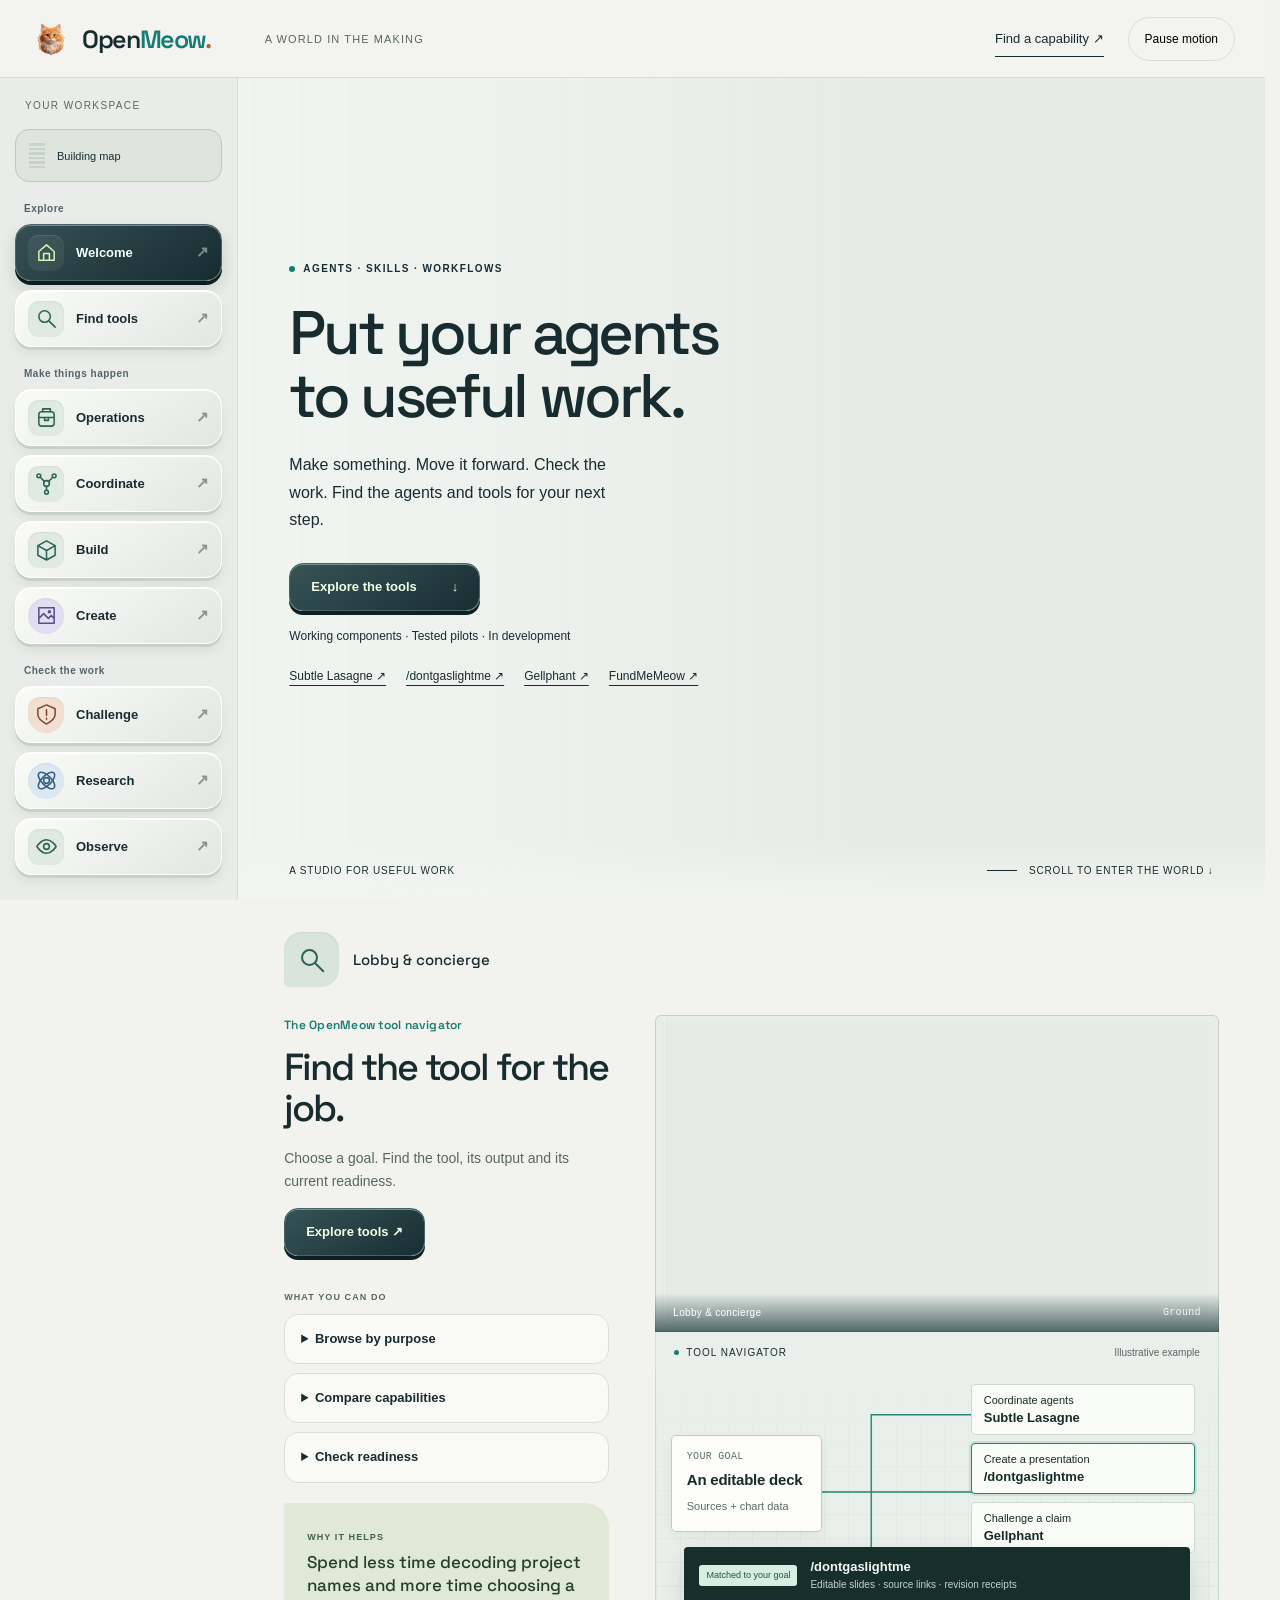
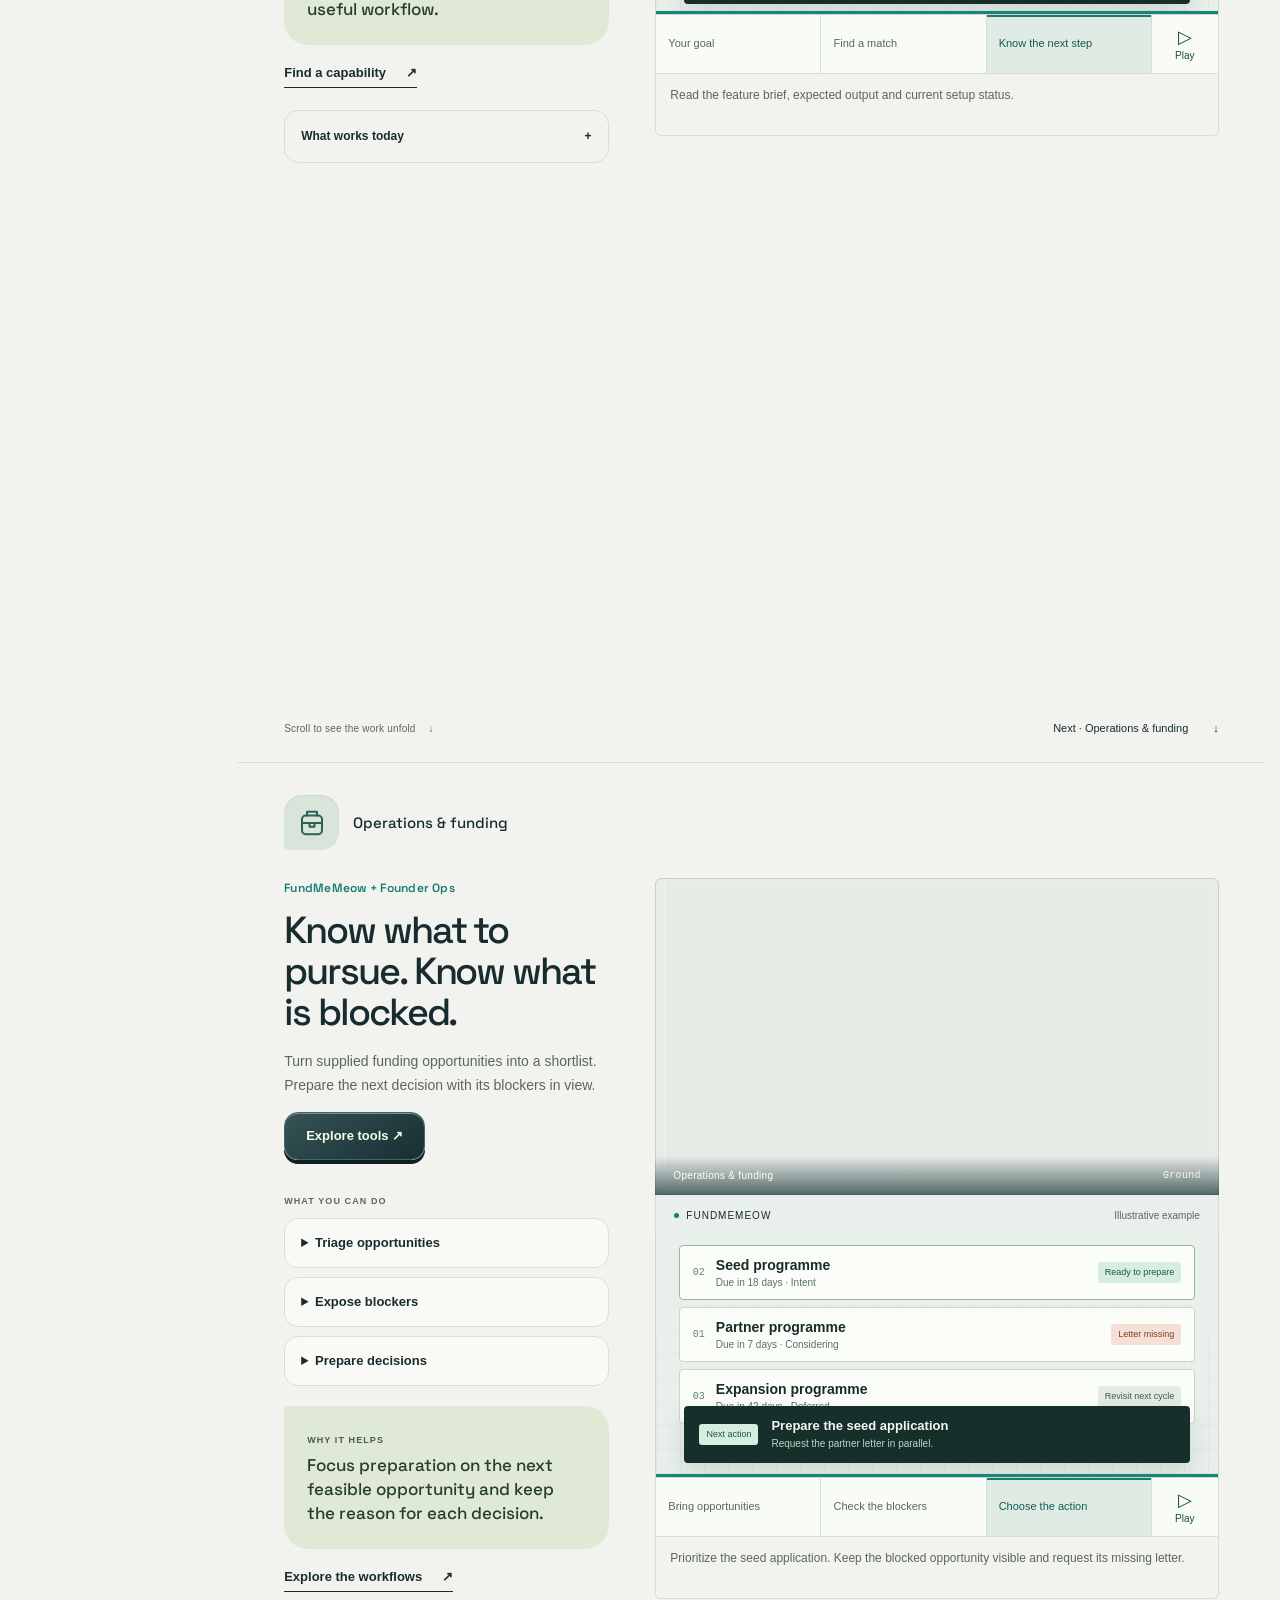
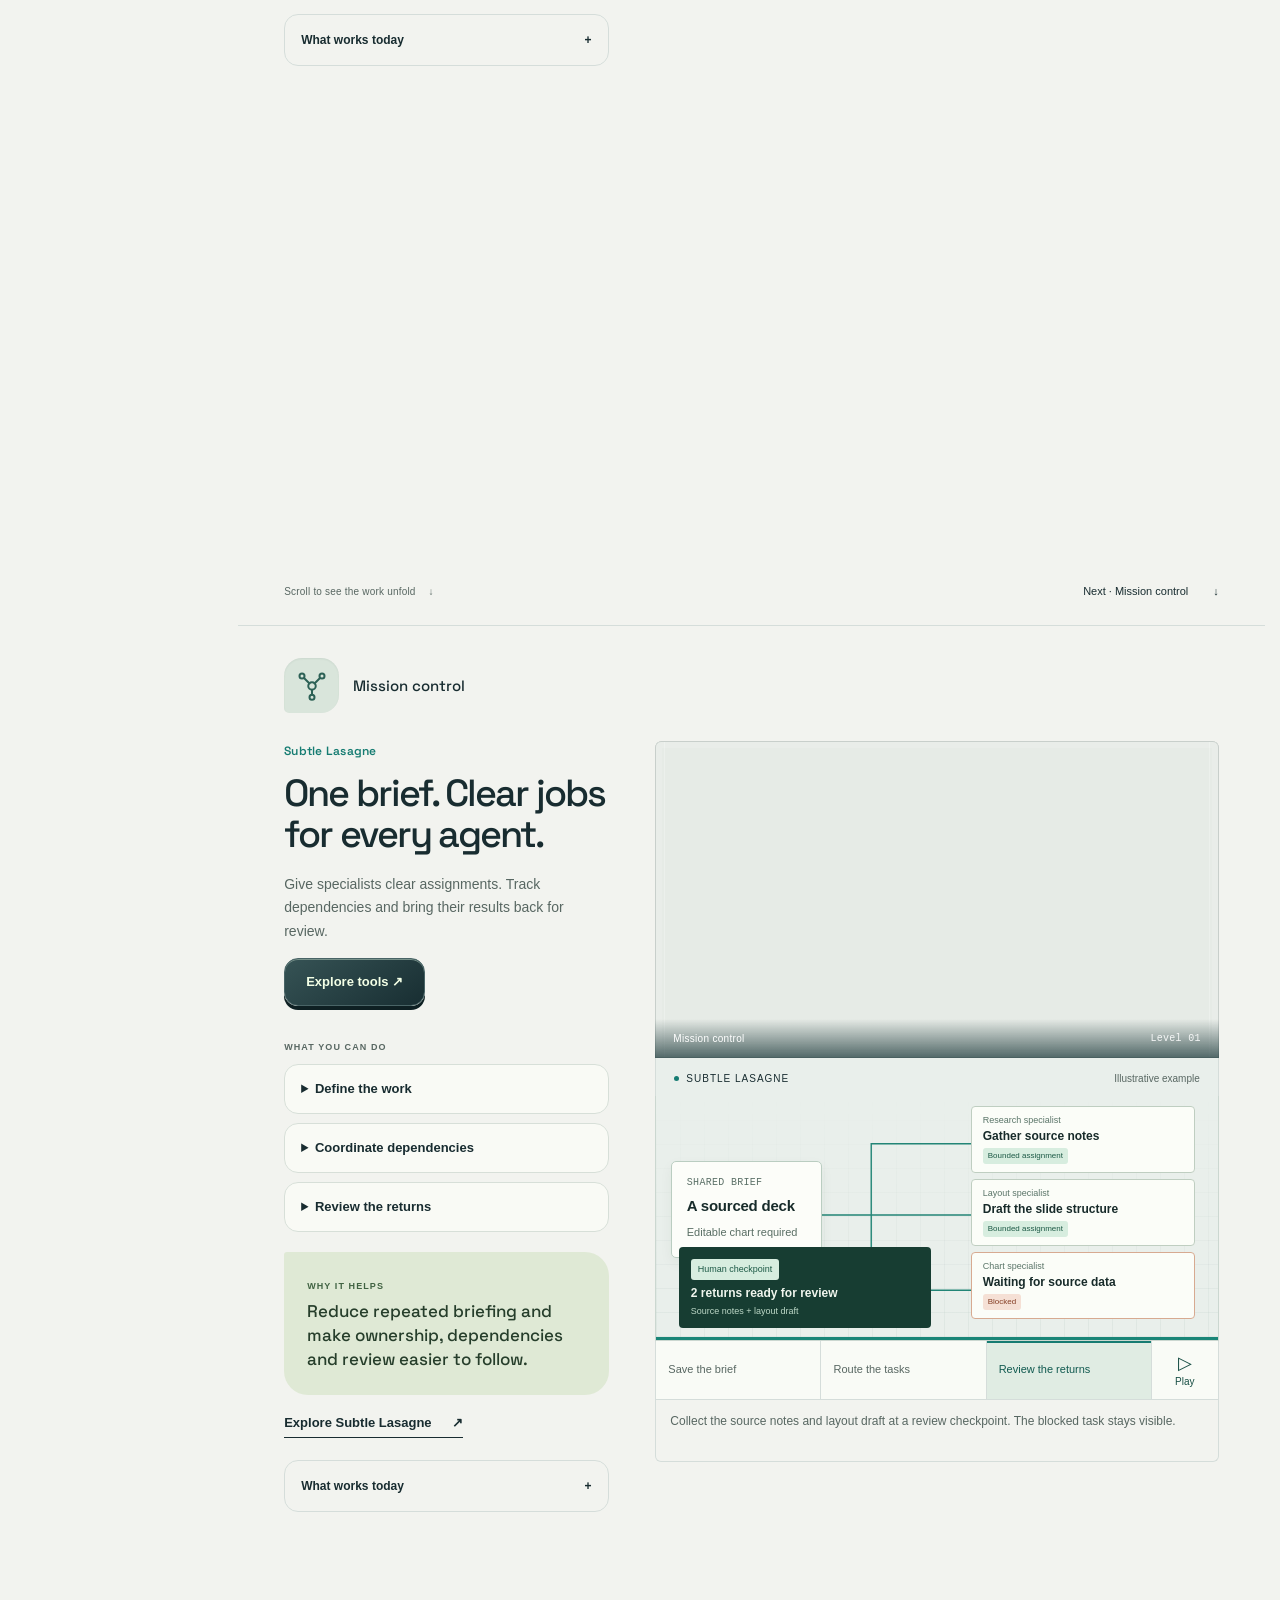
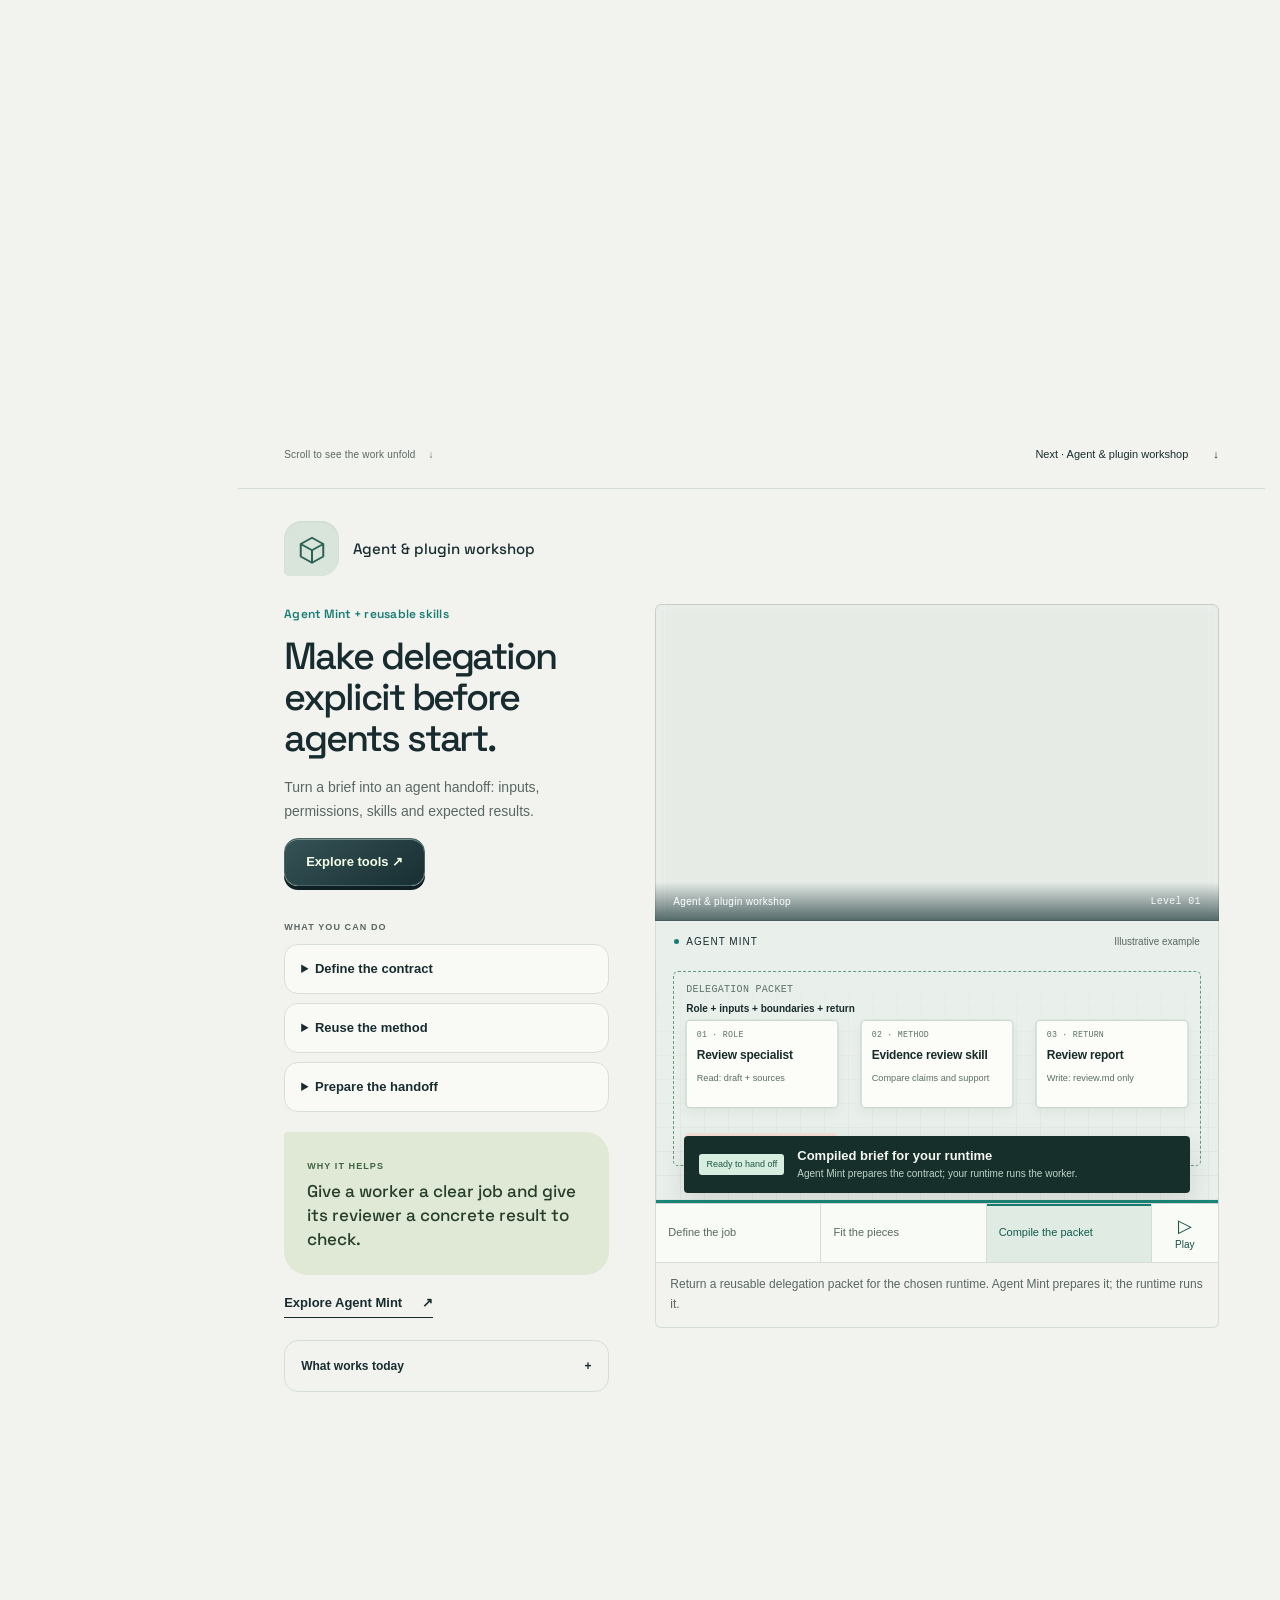
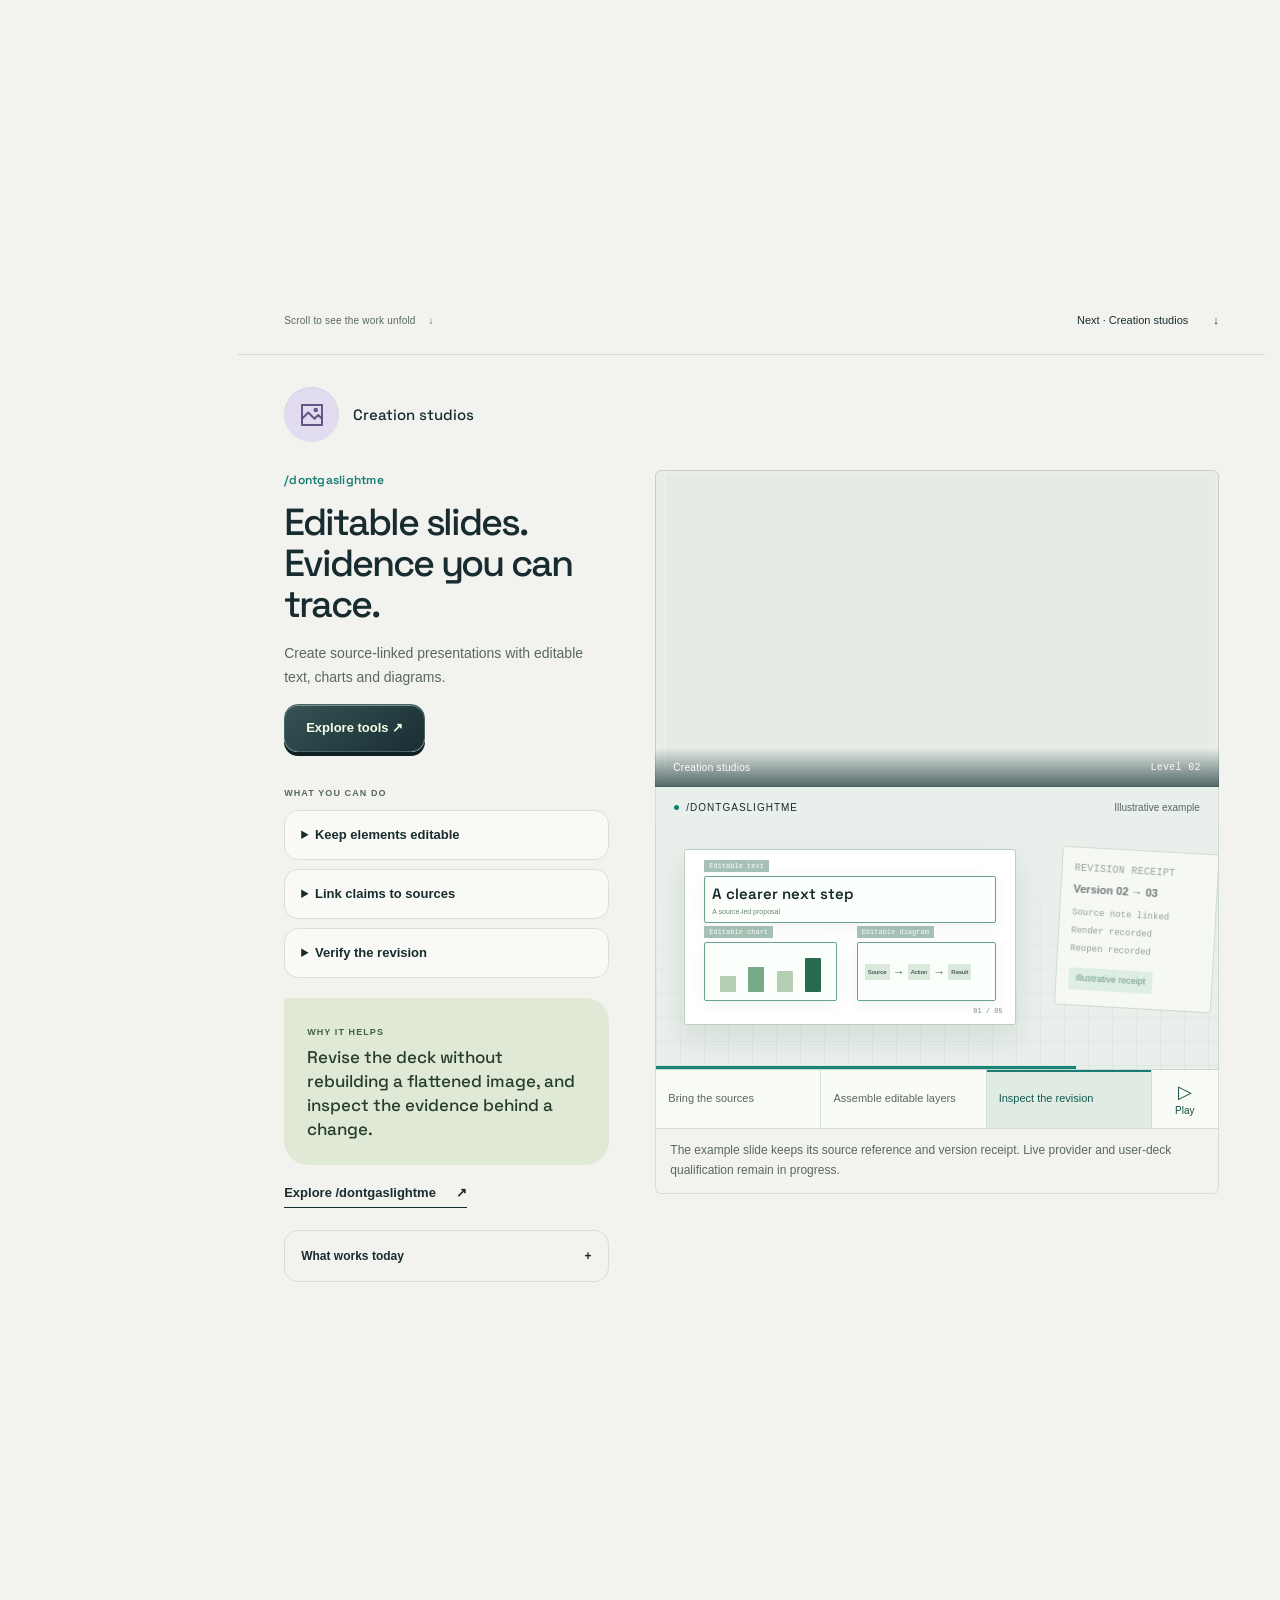
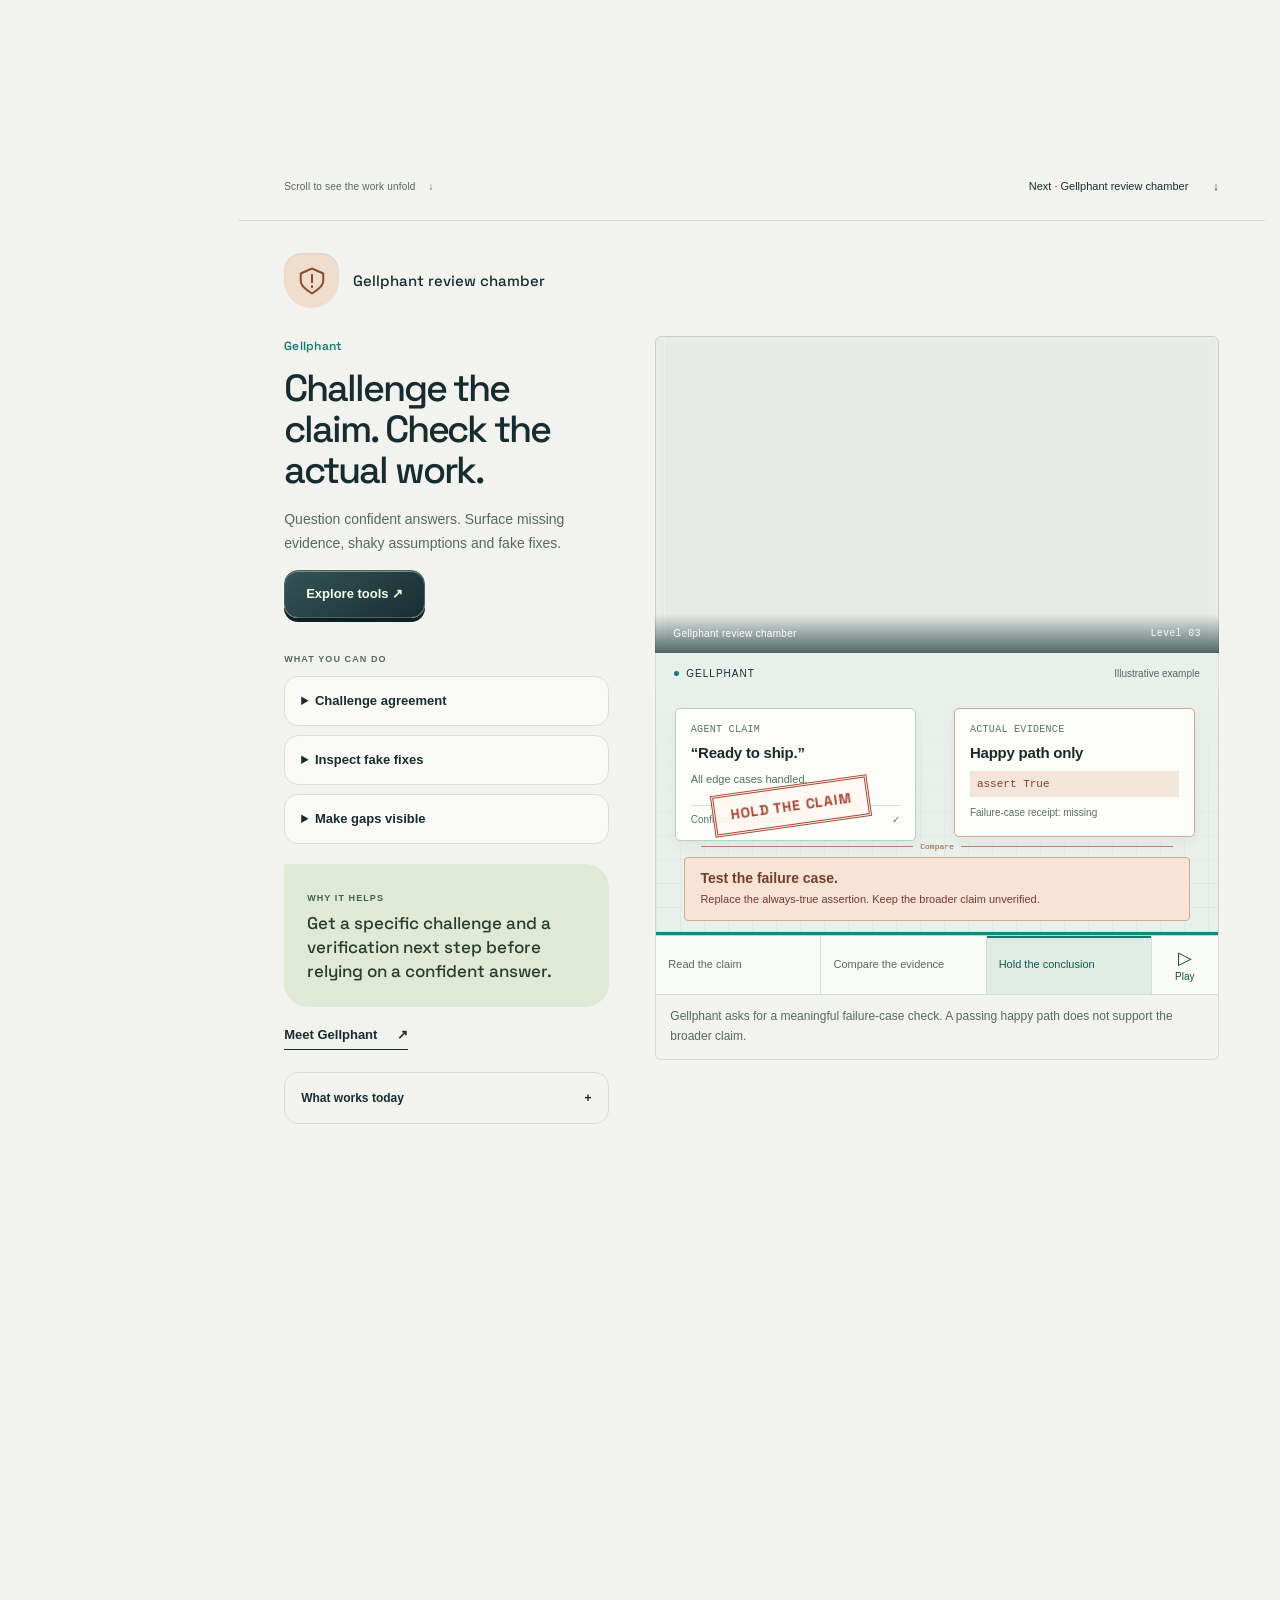
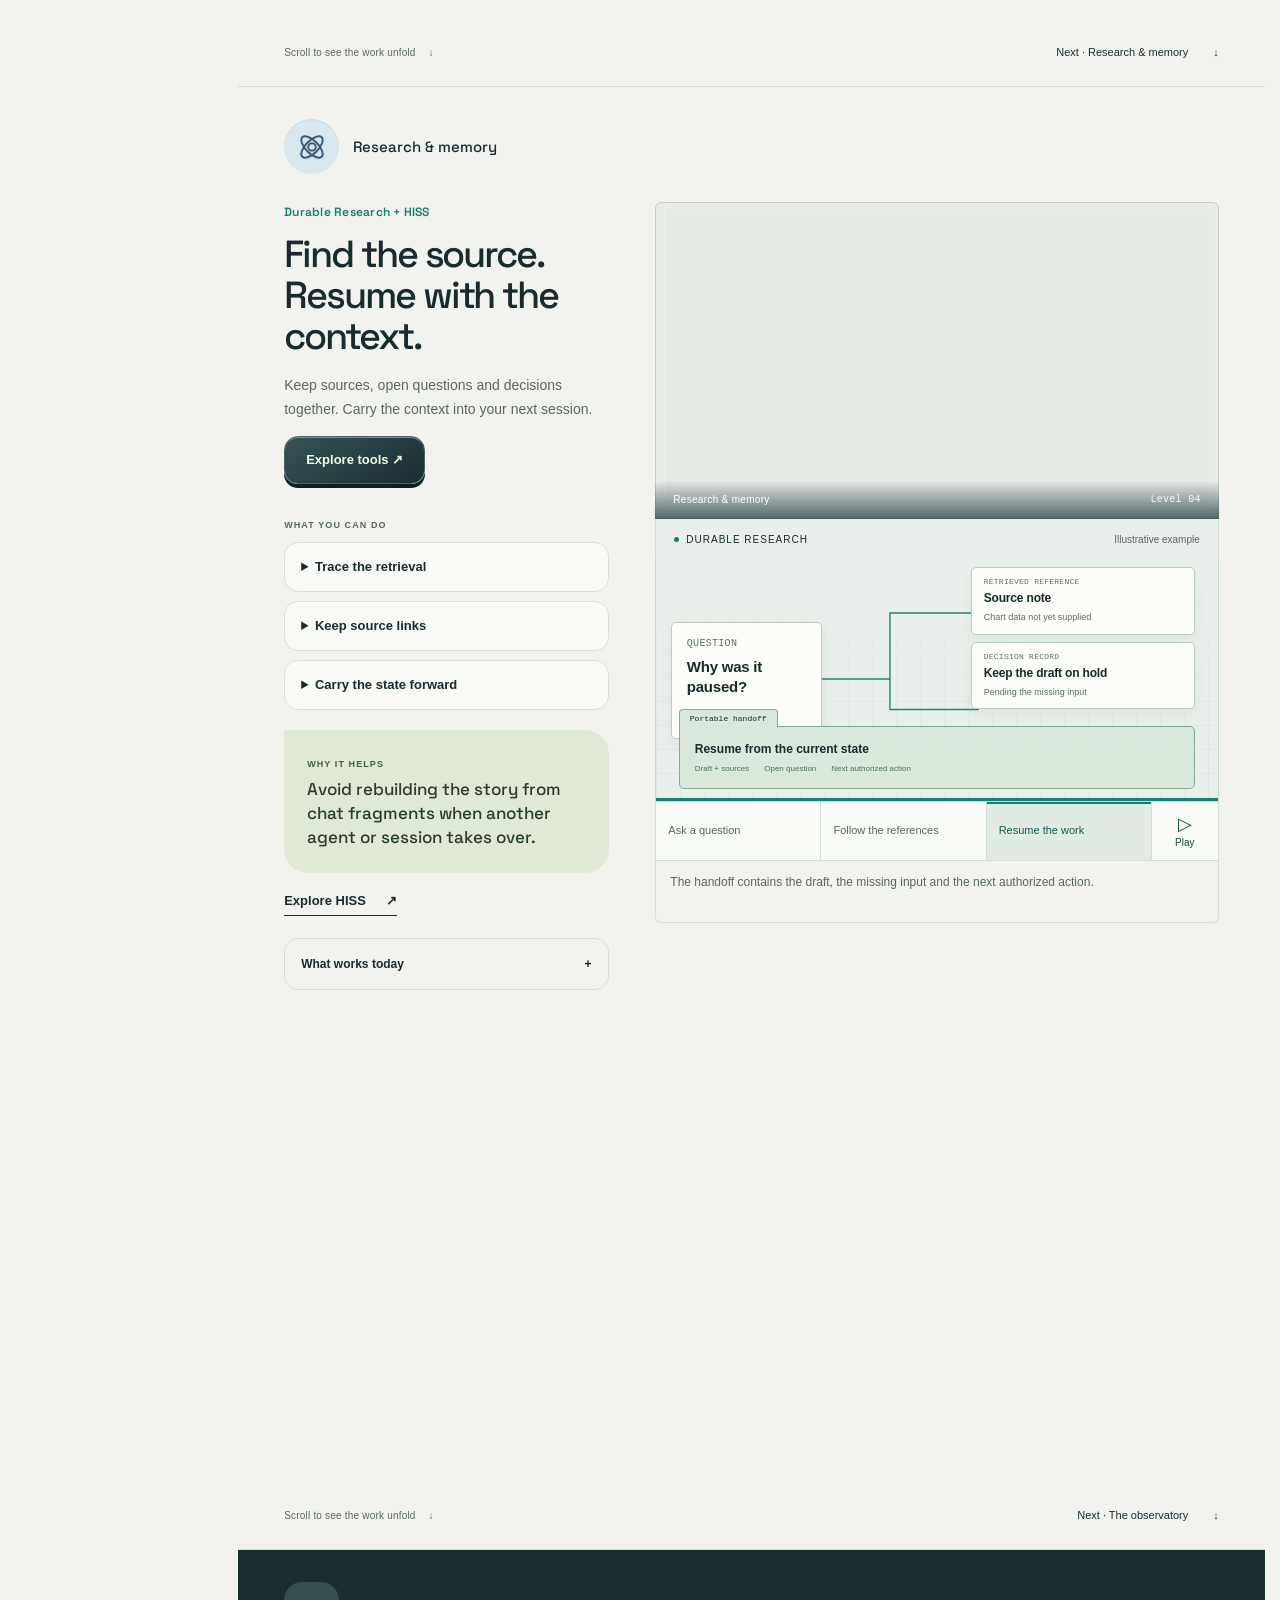
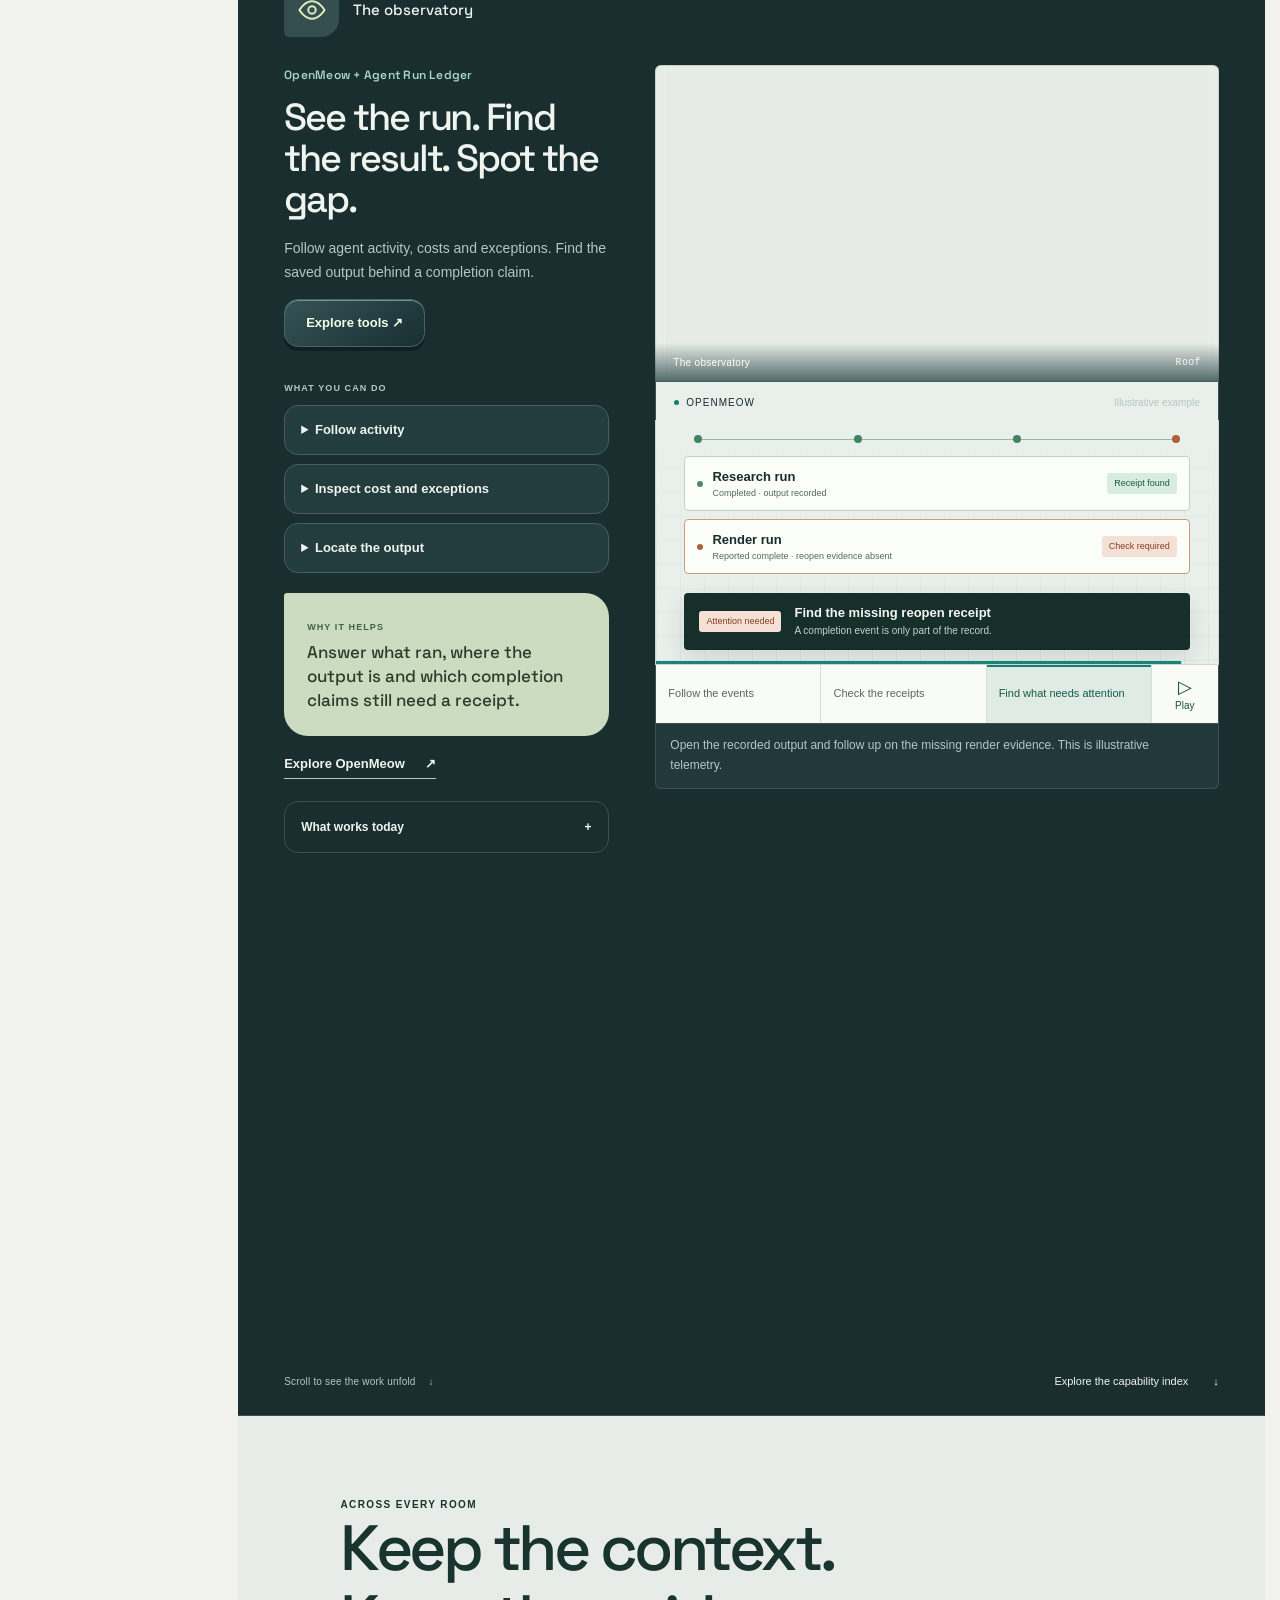
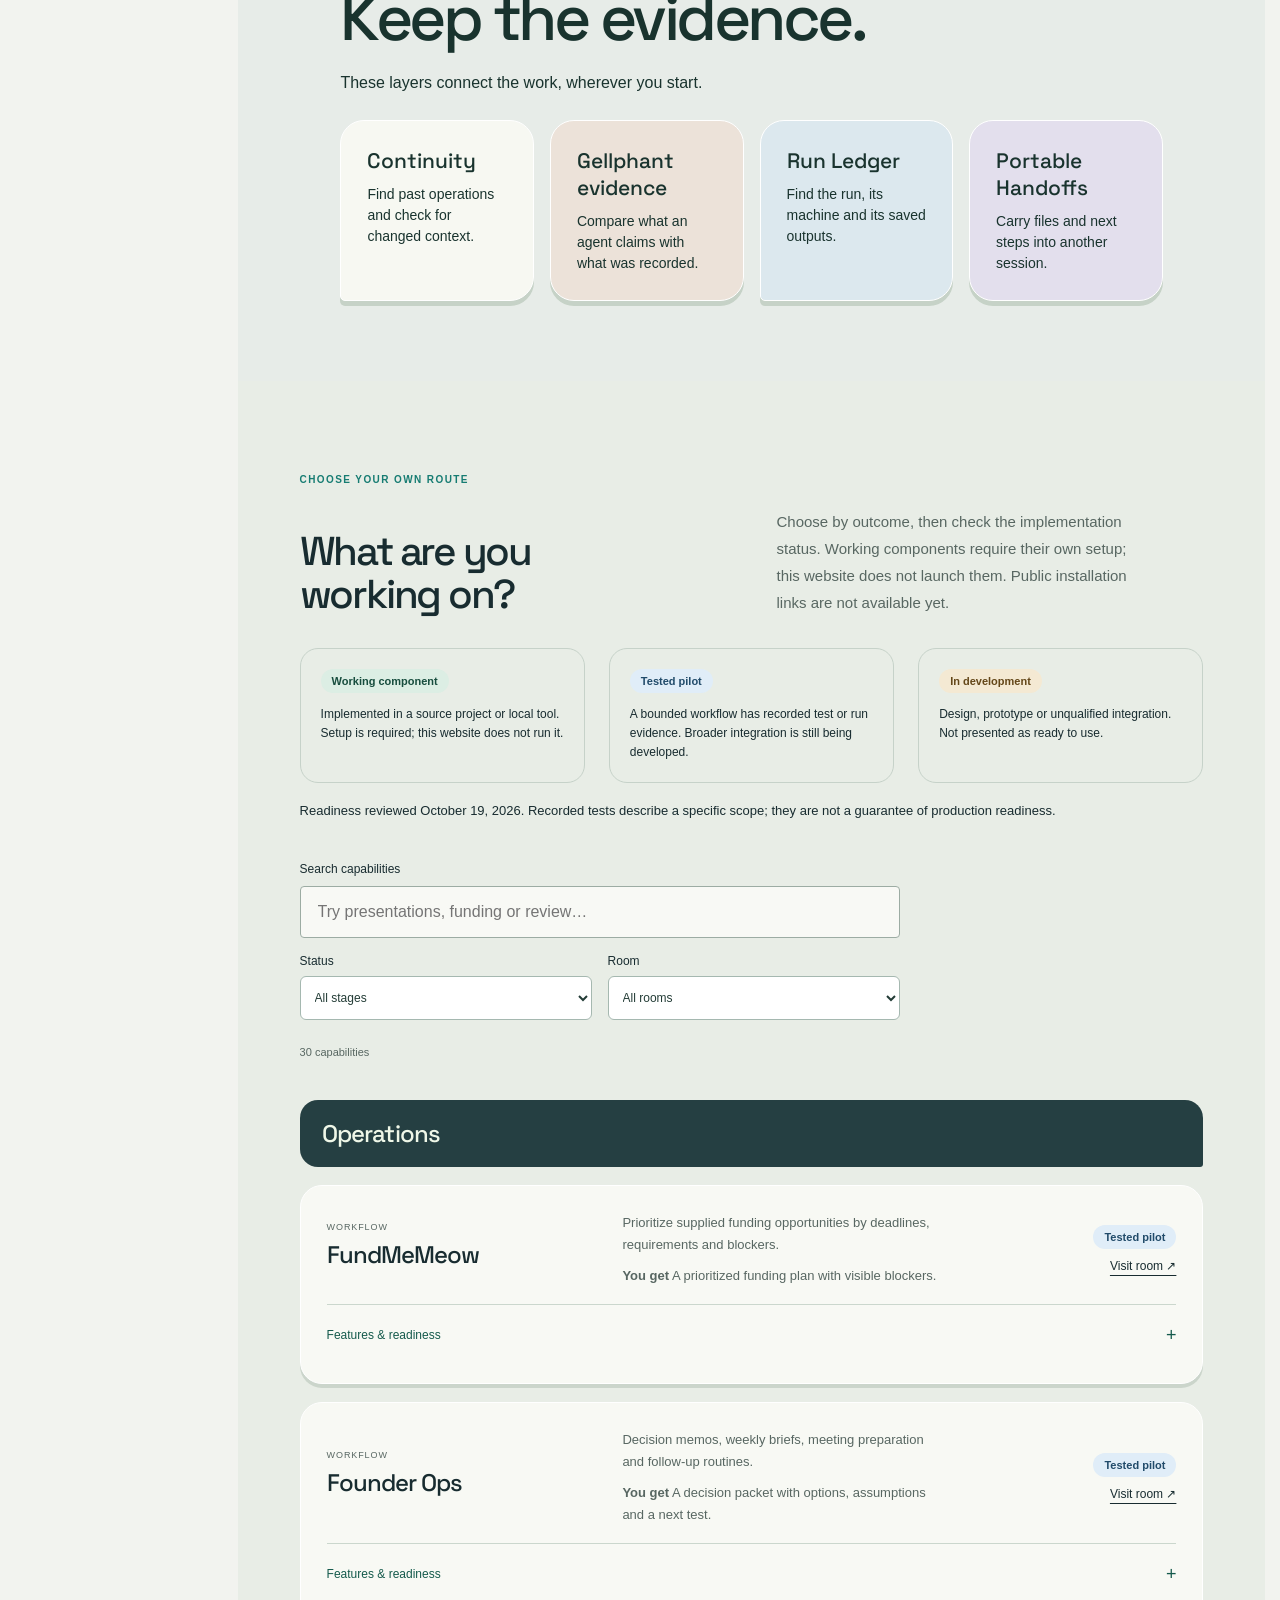
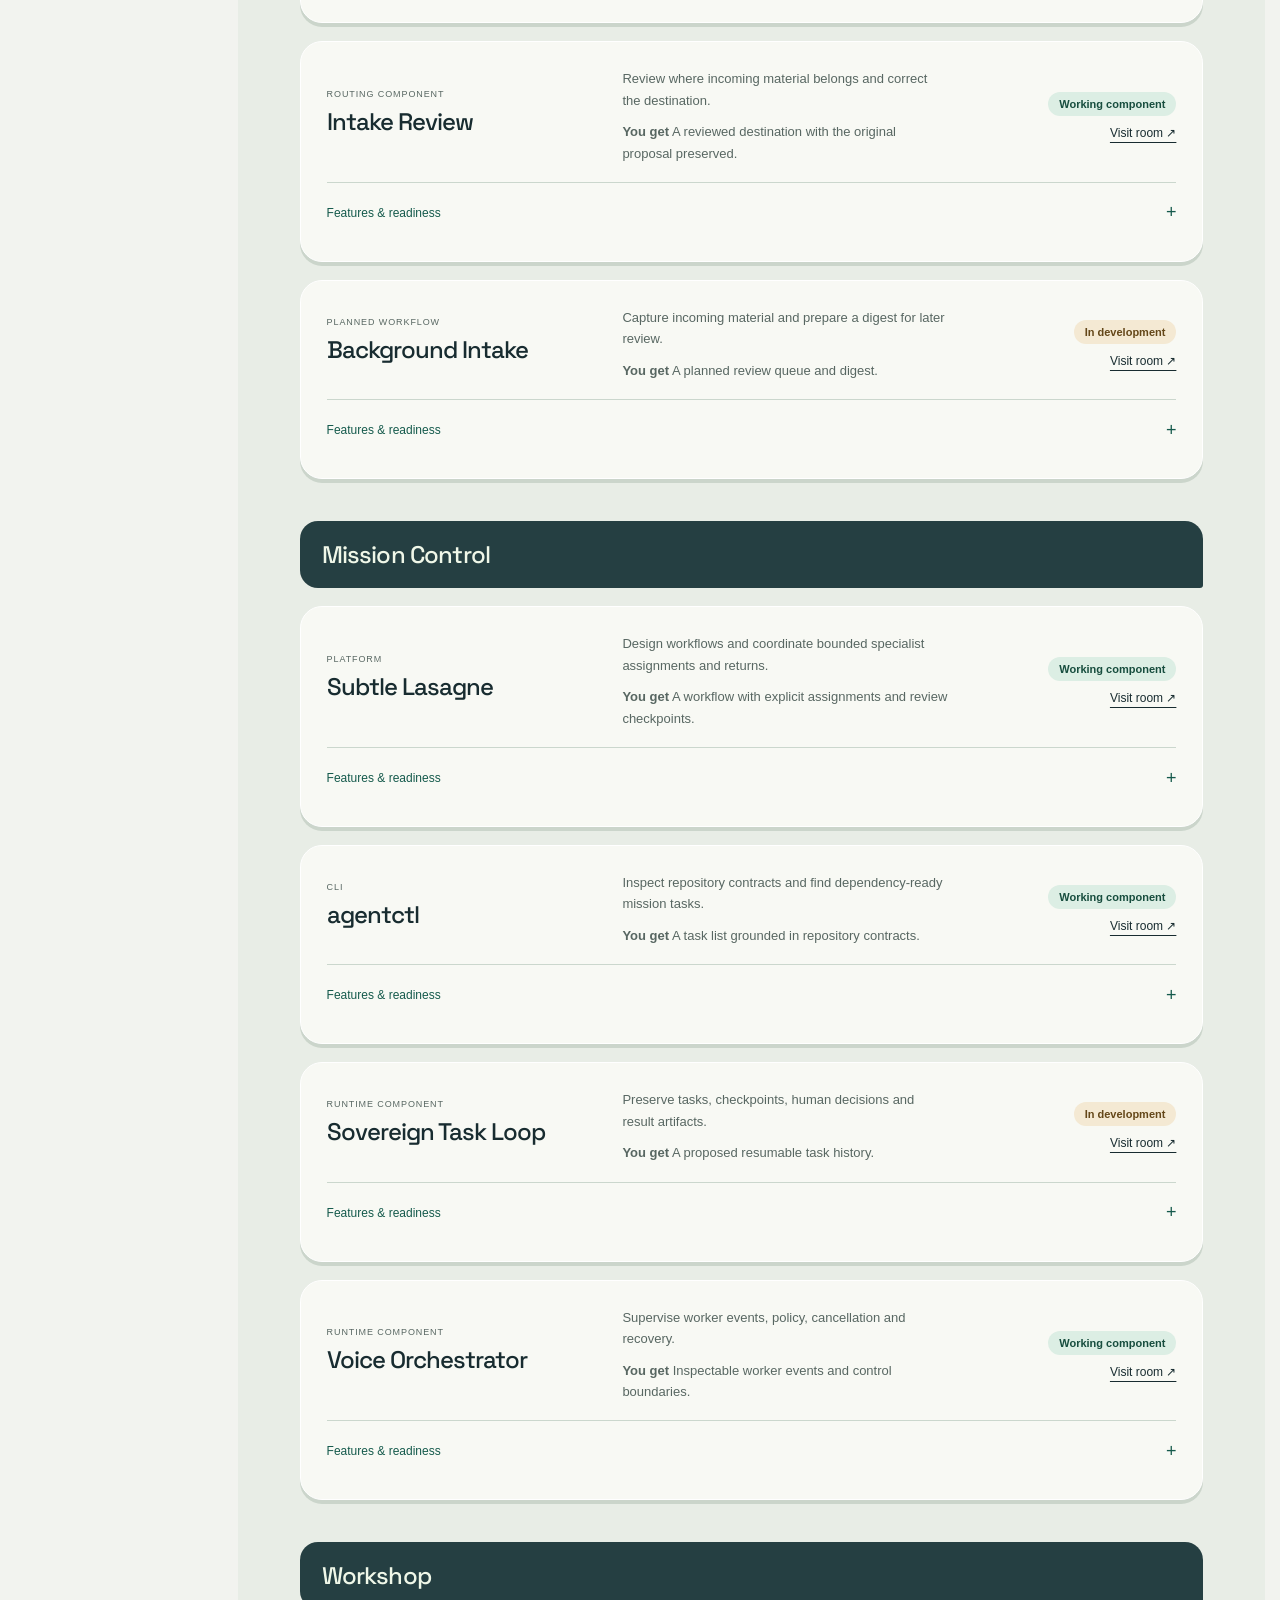
==== commit 52c9c215: "Refine studio navigation and simplify room messaging" ====
--- a/index.html
+++ b/index.html
@@ -11,6 +11,7 @@
 <link rel="stylesheet" href="world.css">
 <link rel="stylesheet" href="world-scroll.css">
 <link rel="stylesheet" href="world-demos.css">
+<link rel="stylesheet" href="world-studio.css">
 </head>
 <body>
 <a class="skip" href="#main">Skip to the world</a>
@@ -21,9 +22,9 @@
 </header>
 <div class="journey-progress" aria-hidden="true"><span></span></div>
 <nav class="room-nav" aria-label="Rooms in the OpenMeow world">
-<span class="nav-heading">The building</span>
+<span class="nav-heading">Your workspace</span>
 <button class="building-toggle" id="building-toggle" type="button" aria-haspopup="dialog" aria-label="Open building map" aria-controls="building-map" hidden><span class="floor-icon" aria-hidden="true"><i></i><i></i><i></i><i></i><i></i><i></i></span><span><span class="map-long">Building map</span><span class="map-short">Map</span> <span id="floor-readout">↗</span></span></button>
-<a href="#arrival" data-room="arrival" aria-current="location"><span class="nav-number">◇</span><span>Welcome</span></a><a href="#lobby" data-room="lobby"><span class="nav-number">01</span><span>Find your tool</span></a><a href="#operations" data-room="operations"><span class="nav-number">02</span><span>Operations</span></a><a href="#mission-control" data-room="mission-control"><span class="nav-number">03</span><span>Mission Control</span></a><a href="#workshop" data-room="workshop"><span class="nav-number">04</span><span>Workshop</span></a><a href="#creation" data-room="creation"><span class="nav-number">05</span><span>Creation Studio</span></a><a href="#gellphant" data-room="gellphant"><span class="nav-number">06</span><span>Gellphant Review</span></a><a href="#research" data-room="research"><span class="nav-number">07</span><span>Research</span></a><a href="#observatory" data-room="observatory"><span class="nav-number">08</span><span>Observatory</span></a>
+<span class="nav-group">Explore</span><a href="#arrival" data-room="arrival" aria-current="location"><span class="room-symbol"><svg viewBox="0 0 24 24" fill="none" stroke="currentColor" stroke-width="1.6" stroke-linecap="round" stroke-linejoin="round" aria-hidden="true"><path d="m4 11 8-7 8 7v9H4Z"/><path d="M9 20v-7h6v7"/></svg></span><span>Welcome</span><span class="nav-arrow" aria-hidden="true">↗</span></a><a href="#lobby" data-room="lobby"><span class="room-symbol"><svg viewBox="0 0 24 24" fill="none" stroke="currentColor" stroke-width="1.6" stroke-linecap="round" stroke-linejoin="round" aria-hidden="true"><circle cx="10" cy="10" r="6"/><path d="m15 15 6 6"/></svg></span><span>Find tools</span><span class="nav-arrow" aria-hidden="true">↗</span></a><span class="nav-group">Make things happen</span><a href="#operations" data-room="operations"><span class="room-symbol"><svg viewBox="0 0 24 24" fill="none" stroke="currentColor" stroke-width="1.6" stroke-linecap="round" stroke-linejoin="round" aria-hidden="true"><rect x="4" y="6" width="16" height="15" rx="3"/><path d="M8 6V3h8v3M4 12h16M10 12v3h4v-3"/></svg></span><span>Operations</span><span class="nav-arrow" aria-hidden="true">↗</span></a><a href="#mission-control" data-room="mission-control"><span class="room-symbol"><svg viewBox="0 0 24 24" fill="none" stroke="currentColor" stroke-width="1.6" stroke-linecap="round" stroke-linejoin="round" aria-hidden="true"><circle cx="12" cy="12" r="3"/><circle cx="4" cy="4" r="2"/><circle cx="20" cy="4" r="2"/><circle cx="12" cy="21" r="2"/><path d="m6 6 4 4m8-4-4 4m-2 5v4"/></svg></span><span>Coordinate</span><span class="nav-arrow" aria-hidden="true">↗</span></a><a href="#workshop" data-room="workshop"><span class="room-symbol"><svg viewBox="0 0 24 24" fill="none" stroke="currentColor" stroke-width="1.6" stroke-linecap="round" stroke-linejoin="round" aria-hidden="true"><path d="m12 3 9 5-9 5-9-5Zm-9 5v10l9 5 9-5V8M12 13v10"/></svg></span><span>Build</span><span class="nav-arrow" aria-hidden="true">↗</span></a><a href="#creation" data-room="creation"><span class="room-symbol"><svg viewBox="0 0 24 24" fill="none" stroke="currentColor" stroke-width="1.6" stroke-linecap="round" stroke-linejoin="round" aria-hidden="true"><path d="M4 4h16v16H4Z M4 15l5-5 5 5 3-3 3 3"/><circle cx="15" cy="8" r="1"/></svg></span><span>Create</span><span class="nav-arrow" aria-hidden="true">↗</span></a><span class="nav-group">Check the work</span><a href="#gellphant" data-room="gellphant"><span class="room-symbol"><svg viewBox="0 0 24 24" fill="none" stroke="currentColor" stroke-width="1.6" stroke-linecap="round" stroke-linejoin="round" aria-hidden="true"><path d="m12 2 9 4v6c0 5-9 10-9 10S3 17 3 12V6Z M12 7v6m0 3v1"/></svg></span><span>Challenge</span><span class="nav-arrow" aria-hidden="true">↗</span></a><a href="#research" data-room="research"><span class="room-symbol"><svg viewBox="0 0 24 24" fill="none" stroke="currentColor" stroke-width="1.6" stroke-linecap="round" stroke-linejoin="round" aria-hidden="true"><circle cx="12" cy="12" r="3"/><ellipse cx="12" cy="12" rx="11" ry="5" transform="rotate(-45 12 12)"/><ellipse cx="12" cy="12" rx="11" ry="5" transform="rotate(45 12 12)"/></svg></span><span>Research</span><span class="nav-arrow" aria-hidden="true">↗</span></a><a href="#observatory" data-room="observatory"><span class="room-symbol"><svg viewBox="0 0 24 24" fill="none" stroke="currentColor" stroke-width="1.6" stroke-linecap="round" stroke-linejoin="round" aria-hidden="true"><path d="M2 12s4-7 10-7 10 7 10 7-4 7-10 7S2 12 2 12Z"/><circle cx="12" cy="12" r="3"/></svg></span><span>Observe</span><span class="nav-arrow" aria-hidden="true">↗</span></a>
 </nav>
 <dialog id="building-map" aria-labelledby="map-title">
 <div class="map-header"><div><p class="eyebrow">One connected world</p><h2 id="map-title">Choose a floor.</h2></div><button id="map-close" type="button" aria-label="Close building map" autofocus>Close <span aria-hidden="true">×</span></button></div>
@@ -32,27 +33,27 @@
 <main id="main" tabindex="-1">
 <section id="arrival" class="arrival scene-section" aria-labelledby="arrival-title" tabindex="-1">
 <div class="arrival-art scene-art"><picture><source media="(max-width: 700px) and (orientation: portrait)" srcset="media/world/arrival-portrait.png" width="941" height="1672"><img src="media/world/arrival-landscape.png" width="1672" height="941" alt="A contemporary miniature headquarters with five inhabited floors and a glazed rooftop observatory." fetchpriority="high" decoding="async"></picture></div>
-<div class="arrival-copy"><p class="eyebrow"><span class="status-dot"></span> Agents · Skills · Workflows</p><h1 id="arrival-title">Put your agents<br>to useful work.</h1><p class="intro">Coordinate a team. Create editable slides. Challenge confident answers. Find the next funding move. Explore what each tool produces, what works today and what is still being developed.</p><a class="primary-link" href="#lobby">Explore the tools <span aria-hidden="true">↓</span></a><p class="readiness-intro">Working components · Tested pilots · In development</p><div class="arrival-routes"><a href="#mission-control">Subtle Lasagne ↗</a><a href="#creation">/dontgaslightme ↗</a><a href="#gellphant">Gellphant ↗</a><a href="#operations">FundMeMeow ↗</a></div></div>
-<div class="arrival-footer"><span>08 rooms · One connected world</span><span class="scroll-invitation"><i aria-hidden="true"></i> Scroll to enter the world ↓</span></div>
+<div class="arrival-copy"><p class="eyebrow"><span class="status-dot"></span> Agents · Skills · Workflows</p><h1 id="arrival-title">Put your agents<br>to useful work.</h1><p class="intro">Make something. Move it forward. Check the work. Find the agents and tools for your next step.</p><a class="primary-link" href="#lobby">Explore the tools <span aria-hidden="true">↓</span></a><p class="readiness-intro">Working components · Tested pilots · In development</p><div class="arrival-routes"><a href="#mission-control">Subtle Lasagne ↗</a><a href="#creation">/dontgaslightme ↗</a><a href="#gellphant">Gellphant ↗</a><a href="#operations">FundMeMeow ↗</a></div></div>
+<div class="arrival-footer"><span>A studio for useful work</span><span class="scroll-invitation"><i aria-hidden="true"></i> Scroll to enter the world ↓</span></div>
 </section>
 <section id="lobby" class="room scene-section " aria-labelledby="lobby-title" tabindex="-1"><div class="room-stage">
-<div class="room-heading"><p class="eyebrow">Ground · 01</p><span>Lobby &amp; concierge</span><span class="room-count">01 / 08</span></div>
-<div class="room-body"><div class="room-copy"><p class="product-name">The OpenMeow tool navigator</p><h2 id="lobby-title">Find the tool for the job.</h2><p class="product-summary">Start with an outcome: coordinate agents, create an editable deck, challenge a claim or plan the next funding move.</p><a class="room-tool-link" href="#tools-lobby">See every tool in this room ↓</a><div class="room-features"><p class="feature-label">What you can do</p><ul><li><strong>Browse by purpose</strong><span>Eight rooms organize the work you want to do.</span></li><li><strong>Compare capabilities</strong><span>See what each tool takes in and produces.</span></li><li><strong>Check readiness</strong><span>Read the setup and development status before adopting.</span></li></ul></div><div class="room-benefit"><span>Why it helps</span><p>Spend less time decoding project names and more time choosing a useful workflow.</p></div><a class="text-link" href="#directory">Find a capability <span aria-hidden="true">↗</span></a><div class="room-readiness"><p><strong>What works today</strong>Browse by outcome, search tools and compare readiness here.</p><p><strong>Still being developed</strong>Launching tools directly from the website.</p></div></div>
+<div class="room-heading"><span class="room-symbol"><svg viewBox="0 0 24 24" fill="none" stroke="currentColor" stroke-width="1.6" stroke-linecap="round" stroke-linejoin="round" aria-hidden="true"><circle cx="10" cy="10" r="6"/><path d="m15 15 6 6"/></svg></span><span>Lobby &amp; concierge</span></div>
+<div class="room-body"><div class="room-copy"><p class="product-name">The OpenMeow tool navigator</p><h2 id="lobby-title">Find the tool for the job.</h2><p class="product-summary">Choose a goal. Find the tool, its output and its current readiness.</p><a class="room-tool-link" href="#tools-lobby">Explore tools ↗</a><div class="room-features"><p class="feature-label">What you can do</p><ul><li><details><summary>Browse by purpose</summary><p>Eight rooms organize the work you want to do.</p></details></li><li><details><summary>Compare capabilities</summary><p>See what each tool takes in and produces.</p></details></li><li><details><summary>Check readiness</summary><p>Read the setup and development status before adopting.</p></details></li></ul></div><div class="room-benefit"><span>Why it helps</span><p>Spend less time decoding project names and more time choosing a useful workflow.</p></div><a class="text-link" href="#directory">Find a capability <span aria-hidden="true">↗</span></a><details class="room-readiness"><summary>What works today <span aria-hidden="true">+</span></summary><p><strong>What works today</strong>Browse by outcome, search tools and compare readiness here.</p><p><strong>Still being developed</strong>Launching tools directly from the website.</p></details></div>
 <div class="room-visual"><div class="scene-art compact-room-art"><picture><source media="(max-width: 700px) and (orientation: portrait)" srcset="media/world/lobby-portrait.png" width="941" height="1672"><img src="media/world/lobby-landscape.png" width="1672" height="941" alt="An orange cat concierge matches a visitor&#39;s brief to a capability and hands over a starter folder." loading="lazy" decoding="async"></picture><div class="window-frame" aria-hidden="true"></div><div class="scene-label" aria-hidden="true">Lobby &amp; concierge <span>Ground</span></div></div><div class="demo-track" data-demo-track><div class="demo-pin"><div class="scene-art demo-room-context"><picture><source media="(max-width: 700px) and (orientation: portrait)" srcset="media/world/lobby-portrait.png" width="941" height="1672"><img src="media/world/lobby-landscape.png" width="1672" height="941" alt="An orange cat concierge matches a visitor&#39;s brief to a capability and hands over a starter folder." loading="lazy" decoding="async"></picture><div class="window-frame" aria-hidden="true"></div><div class="scene-label" aria-hidden="true">Lobby &amp; concierge <span>Ground</span></div></div>
     <div class="demo-topline"><span><i aria-hidden="true"></i> Tool navigator</span><span>Illustrative example</span></div>
     <div class="demo-surface demo-lobby" id="lobby-demo" data-demo="lobby" data-step="2" aria-hidden="true"><svg class="work-wires " viewBox="0 0 600 240" preserveAspectRatio="none" aria-hidden="true"><path d="M155 120H230V44H340" pathLength="1"/><path d="M230 120H340" pathLength="1"/><path d="M230 120V198H340" pathLength="1"/></svg>
     <div class="work-card goal-card"><span class="work-label">Your goal</span><strong>An editable deck</strong><p>Sources + chart data</p></div>
     <div class="route-options"><div>Coordinate agents <span>Subtle Lasagne</span></div><div class="matched-route">Create a presentation <span>/dontgaslightme</span></div><div>Challenge a claim <span>Gellphant</span></div></div>
     <div class="demo-outcome"><span class="demo-chip good">Matched to your goal</span><strong>/dontgaslightme</strong><span>Editable slides · source links · revision receipts</span></div></div>
-    <div class="demo-controls" hidden><div class="demo-steps" role="group" aria-label="The OpenMeow tool navigator example steps"><button type="button" data-demo-step="0" aria-pressed="false" aria-controls="lobby-demo lobby-demo-caption"><span>01</span>Your goal</button><button type="button" data-demo-step="1" aria-pressed="false" aria-controls="lobby-demo lobby-demo-caption"><span>02</span>Find a match</button><button type="button" data-demo-step="2" aria-pressed="true" aria-controls="lobby-demo lobby-demo-caption"><span>03</span>Know the next step</button></div><button class="demo-play" type="button" data-demo-play aria-label="Play The OpenMeow tool navigator example"><span aria-hidden="true">▷</span> Play</button></div>
+    <div class="demo-controls" hidden><div class="demo-steps" role="group" aria-label="The OpenMeow tool navigator example steps"><button type="button" data-demo-step="0" aria-pressed="false" aria-controls="lobby-demo lobby-demo-caption">Your goal</button><button type="button" data-demo-step="1" aria-pressed="false" aria-controls="lobby-demo lobby-demo-caption">Find a match</button><button type="button" data-demo-step="2" aria-pressed="true" aria-controls="lobby-demo lobby-demo-caption">Know the next step</button></div><button class="demo-play" type="button" data-demo-play aria-label="Play The OpenMeow tool navigator example"><span aria-hidden="true">▷</span> Play</button></div>
     <p class="demo-caption" id="lobby-demo-caption">Read the feature brief, expected output and current setup status.</p>
     <span class="demo-announcement sr-only" role="status" aria-live="polite"></span>
   </div></div></div></div>
 <div class="room-exit"><span class="room-scroll-note" aria-hidden="true">Scroll to see the work unfold <span>↓</span></span>
 <a class="next-room" href="#operations">Next · Operations &amp; funding <span aria-hidden="true">↓</span></a>
 </div></div></section><section id="operations" class="room scene-section " aria-labelledby="operations-title" tabindex="-1"><div class="room-stage">
-<div class="room-heading"><p class="eyebrow">Ground · 02</p><span>Operations &amp; funding</span><span class="room-count">02 / 08</span></div>
-<div class="room-body"><div class="room-copy"><p class="product-name">FundMeMeow + Founder Ops</p><h2 id="operations-title">Know what to pursue. Know what is blocked.</h2><p class="product-summary">FundMeMeow turns supplied funding opportunities into an actionable shortlist. Founder Ops prepares decision packets and source-linked weekly briefs.</p><a class="room-tool-link" href="#tools-operations">See every tool in this room ↓</a><div class="room-features"><p class="feature-label">What you can do</p><ul><li><strong>Triage opportunities</strong><span>Track intent, deadlines, preparation and reasons to defer.</span></li><li><strong>Expose blockers</strong><span>Keep missing prerequisites beside the opportunity.</span></li><li><strong>Prepare decisions</strong><span>Capture options, assumptions, next actions and review points.</span></li></ul></div><div class="room-benefit"><span>Why it helps</span><p>Focus preparation on the next feasible opportunity and keep the reason for each decision.</p></div><a class="text-link" href="#cap-1">Explore the workflows <span aria-hidden="true">↗</span></a><div class="room-readiness"><p><strong>What works today</strong>Local decision and funding pilots; intake correction components.</p><p><strong>Still being developed</strong>Connected opportunity discovery, independent review and background intake.</p></div></div>
+<div class="room-heading"><span class="room-symbol"><svg viewBox="0 0 24 24" fill="none" stroke="currentColor" stroke-width="1.6" stroke-linecap="round" stroke-linejoin="round" aria-hidden="true"><rect x="4" y="6" width="16" height="15" rx="3"/><path d="M8 6V3h8v3M4 12h16M10 12v3h4v-3"/></svg></span><span>Operations &amp; funding</span></div>
+<div class="room-body"><div class="room-copy"><p class="product-name">FundMeMeow + Founder Ops</p><h2 id="operations-title">Know what to pursue. Know what is blocked.</h2><p class="product-summary">Turn supplied funding opportunities into a shortlist. Prepare the next decision with its blockers in view.</p><a class="room-tool-link" href="#tools-operations">Explore tools ↗</a><div class="room-features"><p class="feature-label">What you can do</p><ul><li><details><summary>Triage opportunities</summary><p>Track intent, deadlines, preparation and reasons to defer.</p></details></li><li><details><summary>Expose blockers</summary><p>Keep missing prerequisites beside the opportunity.</p></details></li><li><details><summary>Prepare decisions</summary><p>Capture options, assumptions, next actions and review points.</p></details></li></ul></div><div class="room-benefit"><span>Why it helps</span><p>Focus preparation on the next feasible opportunity and keep the reason for each decision.</p></div><a class="text-link" href="#cap-1">Explore the workflows <span aria-hidden="true">↗</span></a><details class="room-readiness"><summary>What works today <span aria-hidden="true">+</span></summary><p><strong>What works today</strong>Local decision and funding pilots; intake correction components.</p><p><strong>Still being developed</strong>Connected opportunity discovery, independent review and background intake.</p></details></div>
 <div class="room-visual"><div class="scene-art compact-room-art"><picture><source media="(max-width: 700px) and (orientation: portrait)" srcset="media/world/operations-portrait.png" width="941" height="1672"><img src="media/world/operations-landscape.png" width="1672" height="941" alt="Two orange cats compare opportunity cards with a checklist and place a selected option into a calendar." loading="lazy" decoding="async"></picture><div class="window-frame" aria-hidden="true"></div><div class="scene-label" aria-hidden="true">Operations &amp; funding <span>Ground</span></div></div><div class="demo-track" data-demo-track><div class="demo-pin"><div class="scene-art demo-room-context"><picture><source media="(max-width: 700px) and (orientation: portrait)" srcset="media/world/operations-portrait.png" width="941" height="1672"><img src="media/world/operations-landscape.png" width="1672" height="941" alt="Two orange cats compare opportunity cards with a checklist and place a selected option into a calendar." loading="lazy" decoding="async"></picture><div class="window-frame" aria-hidden="true"></div><div class="scene-label" aria-hidden="true">Operations &amp; funding <span>Ground</span></div></div>
     <div class="demo-topline"><span><i aria-hidden="true"></i> FundMeMeow</span><span>Illustrative example</span></div>
     <div class="demo-surface demo-operations" id="operations-demo" data-demo="operations" data-step="2" aria-hidden="true"><div class="funding-list">
@@ -61,92 +62,92 @@
     <div class="funding-row funding-deferred"><span class="rank">03</span><div><strong>Expansion programme</strong><small>Due in 42 days · Deferred</small></div><span class="demo-chip ">Revisit next cycle</span></div>
     </div><div class="funding-check"><span class="demo-chip good">Preparation check</span><span>Seed prerequisites complete</span><span class="blocker-note">Partner letter still needed</span></div>
     <div class="demo-outcome"><span class="demo-chip good">Next action</span><strong>Prepare the seed application</strong><span>Request the partner letter in parallel.</span></div></div>
-    <div class="demo-controls" hidden><div class="demo-steps" role="group" aria-label="FundMeMeow + Founder Ops example steps"><button type="button" data-demo-step="0" aria-pressed="false" aria-controls="operations-demo operations-demo-caption"><span>01</span>Bring opportunities</button><button type="button" data-demo-step="1" aria-pressed="false" aria-controls="operations-demo operations-demo-caption"><span>02</span>Check the blockers</button><button type="button" data-demo-step="2" aria-pressed="true" aria-controls="operations-demo operations-demo-caption"><span>03</span>Choose the action</button></div><button class="demo-play" type="button" data-demo-play aria-label="Play FundMeMeow + Founder Ops example"><span aria-hidden="true">▷</span> Play</button></div>
+    <div class="demo-controls" hidden><div class="demo-steps" role="group" aria-label="FundMeMeow + Founder Ops example steps"><button type="button" data-demo-step="0" aria-pressed="false" aria-controls="operations-demo operations-demo-caption">Bring opportunities</button><button type="button" data-demo-step="1" aria-pressed="false" aria-controls="operations-demo operations-demo-caption">Check the blockers</button><button type="button" data-demo-step="2" aria-pressed="true" aria-controls="operations-demo operations-demo-caption">Choose the action</button></div><button class="demo-play" type="button" data-demo-play aria-label="Play FundMeMeow + Founder Ops example"><span aria-hidden="true">▷</span> Play</button></div>
     <p class="demo-caption" id="operations-demo-caption">Prioritize the seed application. Keep the blocked opportunity visible and request its missing letter.</p>
     <span class="demo-announcement sr-only" role="status" aria-live="polite"></span>
   </div></div></div></div>
 <div class="room-exit"><span class="room-scroll-note" aria-hidden="true">Scroll to see the work unfold <span>↓</span></span>
 <a class="next-room" href="#mission-control">Next · Mission control <span aria-hidden="true">↓</span></a>
 </div></div></section><section id="mission-control" class="room scene-section " aria-labelledby="mission-control-title" tabindex="-1"><div class="room-stage">
-<div class="room-heading"><p class="eyebrow">Level 01 · 03</p><span>Mission control</span><span class="room-count">03 / 08</span></div>
-<div class="room-body"><div class="room-copy"><p class="product-name">Subtle Lasagne</p><h2 id="mission-control-title">One brief. Clear jobs for every agent.</h2><p class="product-summary">Design a workflow around a saved brief, bounded specialist assignments and inspectable returns. Keep dependencies and human checkpoints visible.</p><a class="room-tool-link" href="#tools-mission-control">See every tool in this room ↓</a><div class="room-features"><p class="feature-label">What you can do</p><ul><li><strong>Define the work</strong><span>Give each specialist a task, context and expected return.</span></li><li><strong>Coordinate dependencies</strong><span>Distinguish ready work from tasks waiting on an input.</span></li><li><strong>Review the returns</strong><span>Bring artifacts back to a shared checkpoint before continuing.</span></li></ul></div><div class="room-benefit"><span>Why it helps</span><p>Reduce repeated briefing and make ownership, dependencies and review easier to follow.</p></div><a class="text-link" href="#cap-4">Explore Subtle Lasagne <span aria-hidden="true">↗</span></a><div class="room-readiness"><p><strong>What works today</strong>Workflow preparation, task contracts and source execution components.</p><p><strong>Still being developed</strong>A single qualified runtime joining the separate branches.</p></div></div>
+<div class="room-heading"><span class="room-symbol"><svg viewBox="0 0 24 24" fill="none" stroke="currentColor" stroke-width="1.6" stroke-linecap="round" stroke-linejoin="round" aria-hidden="true"><circle cx="12" cy="12" r="3"/><circle cx="4" cy="4" r="2"/><circle cx="20" cy="4" r="2"/><circle cx="12" cy="21" r="2"/><path d="m6 6 4 4m8-4-4 4m-2 5v4"/></svg></span><span>Mission control</span></div>
+<div class="room-body"><div class="room-copy"><p class="product-name">Subtle Lasagne</p><h2 id="mission-control-title">One brief. Clear jobs for every agent.</h2><p class="product-summary">Give specialists clear assignments. Track dependencies and bring their results back for review.</p><a class="room-tool-link" href="#tools-mission-control">Explore tools ↗</a><div class="room-features"><p class="feature-label">What you can do</p><ul><li><details><summary>Define the work</summary><p>Give each specialist a task, context and expected return.</p></details></li><li><details><summary>Coordinate dependencies</summary><p>Distinguish ready work from tasks waiting on an input.</p></details></li><li><details><summary>Review the returns</summary><p>Bring artifacts back to a shared checkpoint before continuing.</p></details></li></ul></div><div class="room-benefit"><span>Why it helps</span><p>Reduce repeated briefing and make ownership, dependencies and review easier to follow.</p></div><a class="text-link" href="#cap-4">Explore Subtle Lasagne <span aria-hidden="true">↗</span></a><details class="room-readiness"><summary>What works today <span aria-hidden="true">+</span></summary><p><strong>What works today</strong>Workflow preparation, task contracts and source execution components.</p><p><strong>Still being developed</strong>A single qualified runtime joining the separate branches.</p></details></div>
 <div class="room-visual"><div class="scene-art compact-room-art"><picture><source media="(max-width: 700px) and (orientation: portrait)" srcset="media/world/mission-control-portrait.png" width="941" height="1672"><img src="media/world/mission-control-landscape.png" width="1672" height="941" alt="Three orange cats route a brief into specialist tasks, with an amber paused task and a review checkpoint." loading="lazy" decoding="async"></picture><div class="window-frame" aria-hidden="true"></div><div class="scene-label" aria-hidden="true">Mission control <span>Level 01</span></div></div><div class="demo-track" data-demo-track><div class="demo-pin"><div class="scene-art demo-room-context"><picture><source media="(max-width: 700px) and (orientation: portrait)" srcset="media/world/mission-control-portrait.png" width="941" height="1672"><img src="media/world/mission-control-landscape.png" width="1672" height="941" alt="Three orange cats route a brief into specialist tasks, with an amber paused task and a review checkpoint." loading="lazy" decoding="async"></picture><div class="window-frame" aria-hidden="true"></div><div class="scene-label" aria-hidden="true">Mission control <span>Level 01</span></div></div>
     <div class="demo-topline"><span><i aria-hidden="true"></i> Subtle Lasagne</span><span>Illustrative example</span></div>
     <div class="demo-surface demo-mission-control" id="mission-control-demo" data-demo="mission-control" data-step="2" aria-hidden="true"><svg class="work-wires " viewBox="0 0 600 240" preserveAspectRatio="none" aria-hidden="true"><path d="M152 117H230V47H345" pathLength="1"/><path d="M230 117H345" pathLength="1"/><path d="M230 117V191H345" pathLength="1"/></svg>
     <div class="work-card brief-card"><span class="work-label">Shared brief</span><strong>A sourced deck</strong><p>Editable chart required</p></div>
     <div class="specialists"><div class="specialist researcher"><span>Research specialist</span><strong>Gather source notes</strong><span class="demo-chip good">Bounded assignment</span></div><div class="specialist designer"><span>Layout specialist</span><strong>Draft the slide structure</strong><span class="demo-chip good">Bounded assignment</span></div><div class="specialist blocked"><span>Chart specialist</span><strong>Waiting for source data</strong><span class="demo-chip warn">Blocked</span></div></div>
     <div class="return-packet"><span class="demo-chip good">Human checkpoint</span><strong>2 returns ready for review</strong><span>Source notes + layout draft</span></div></div>
-    <div class="demo-controls" hidden><div class="demo-steps" role="group" aria-label="Subtle Lasagne example steps"><button type="button" data-demo-step="0" aria-pressed="false" aria-controls="mission-control-demo mission-control-demo-caption"><span>01</span>Save the brief</button><button type="button" data-demo-step="1" aria-pressed="false" aria-controls="mission-control-demo mission-control-demo-caption"><span>02</span>Route the tasks</button><button type="button" data-demo-step="2" aria-pressed="true" aria-controls="mission-control-demo mission-control-demo-caption"><span>03</span>Review the returns</button></div><button class="demo-play" type="button" data-demo-play aria-label="Play Subtle Lasagne example"><span aria-hidden="true">▷</span> Play</button></div>
+    <div class="demo-controls" hidden><div class="demo-steps" role="group" aria-label="Subtle Lasagne example steps"><button type="button" data-demo-step="0" aria-pressed="false" aria-controls="mission-control-demo mission-control-demo-caption">Save the brief</button><button type="button" data-demo-step="1" aria-pressed="false" aria-controls="mission-control-demo mission-control-demo-caption">Route the tasks</button><button type="button" data-demo-step="2" aria-pressed="true" aria-controls="mission-control-demo mission-control-demo-caption">Review the returns</button></div><button class="demo-play" type="button" data-demo-play aria-label="Play Subtle Lasagne example"><span aria-hidden="true">▷</span> Play</button></div>
     <p class="demo-caption" id="mission-control-demo-caption">Collect the source notes and layout draft at a review checkpoint. The blocked task stays visible.</p>
     <span class="demo-announcement sr-only" role="status" aria-live="polite"></span>
   </div></div></div></div>
 <div class="room-exit"><span class="room-scroll-note" aria-hidden="true">Scroll to see the work unfold <span>↓</span></span>
 <a class="next-room" href="#workshop">Next · Agent &amp; plugin workshop <span aria-hidden="true">↓</span></a>
 </div></div></section><section id="workshop" class="room scene-section " aria-labelledby="workshop-title" tabindex="-1"><div class="room-stage">
-<div class="room-heading"><p class="eyebrow">Level 01 · 04</p><span>Agent &amp; plugin workshop</span><span class="room-count">04 / 08</span></div>
-<div class="room-body"><div class="room-copy"><p class="product-name">Agent Mint + reusable skills</p><h2 id="workshop-title">Make delegation explicit before agents start.</h2><p class="product-summary">Agent Mint compiles task briefs into delegation packets with defined inputs, write boundaries, authority and return requirements.</p><a class="room-tool-link" href="#tools-workshop">See every tool in this room ↓</a><div class="room-features"><p class="feature-label">What you can do</p><ul><li><strong>Define the contract</strong><span>Specify the role, source files, allowed writes and verifier.</span></li><li><strong>Reuse the method</strong><span>Attach skills for browser work, visual review or artifact creation.</span></li><li><strong>Prepare the handoff</strong><span>Lint packets and compile briefs for a chosen agent runtime.</span></li></ul></div><div class="room-benefit"><span>Why it helps</span><p>Give a worker a clear job and give its reviewer a concrete result to check.</p></div><a class="text-link" href="#cap-8">Explore Agent Mint <span aria-hidden="true">↗</span></a><div class="room-readiness"><p><strong>What works today</strong>Reusable skills, bounded Agent Mint and repository-discovery pilots.</p><p><strong>Still being developed</strong>One-click installation and broad runtime qualification.</p></div></div>
+<div class="room-heading"><span class="room-symbol"><svg viewBox="0 0 24 24" fill="none" stroke="currentColor" stroke-width="1.6" stroke-linecap="round" stroke-linejoin="round" aria-hidden="true"><path d="m12 3 9 5-9 5-9-5Zm-9 5v10l9 5 9-5V8M12 13v10"/></svg></span><span>Agent &amp; plugin workshop</span></div>
+<div class="room-body"><div class="room-copy"><p class="product-name">Agent Mint + reusable skills</p><h2 id="workshop-title">Make delegation explicit before agents start.</h2><p class="product-summary">Turn a brief into an agent handoff: inputs, permissions, skills and expected results.</p><a class="room-tool-link" href="#tools-workshop">Explore tools ↗</a><div class="room-features"><p class="feature-label">What you can do</p><ul><li><details><summary>Define the contract</summary><p>Specify the role, source files, allowed writes and verifier.</p></details></li><li><details><summary>Reuse the method</summary><p>Attach skills for browser work, visual review or artifact creation.</p></details></li><li><details><summary>Prepare the handoff</summary><p>Lint packets and compile briefs for a chosen agent runtime.</p></details></li></ul></div><div class="room-benefit"><span>Why it helps</span><p>Give a worker a clear job and give its reviewer a concrete result to check.</p></div><a class="text-link" href="#cap-8">Explore Agent Mint <span aria-hidden="true">↗</span></a><details class="room-readiness"><summary>What works today <span aria-hidden="true">+</span></summary><p><strong>What works today</strong>Reusable skills, bounded Agent Mint and repository-discovery pilots.</p><p><strong>Still being developed</strong>One-click installation and broad runtime qualification.</p></details></div>
 <div class="room-visual"><div class="scene-art compact-room-art"><picture><source media="(max-width: 700px) and (orientation: portrait)" srcset="media/world/workshop-portrait.png" width="941" height="1672"><img src="media/world/workshop-landscape.png" width="1672" height="941" alt="Orange cats compare a role brief and skill cards while fitting a matching connector into a capability kit." loading="lazy" decoding="async"></picture><div class="window-frame" aria-hidden="true"></div><div class="scene-label" aria-hidden="true">Agent &amp; plugin workshop <span>Level 01</span></div></div><div class="demo-track" data-demo-track><div class="demo-pin"><div class="scene-art demo-room-context"><picture><source media="(max-width: 700px) and (orientation: portrait)" srcset="media/world/workshop-portrait.png" width="941" height="1672"><img src="media/world/workshop-landscape.png" width="1672" height="941" alt="Orange cats compare a role brief and skill cards while fitting a matching connector into a capability kit." loading="lazy" decoding="async"></picture><div class="window-frame" aria-hidden="true"></div><div class="scene-label" aria-hidden="true">Agent &amp; plugin workshop <span>Level 01</span></div></div>
     <div class="demo-topline"><span><i aria-hidden="true"></i> Agent Mint</span><span>Illustrative example</span></div>
     <div class="demo-surface demo-workshop" id="workshop-demo" data-demo="workshop" data-step="2" aria-hidden="true"><div class="contract-parts"><div class="work-card part-role"><span class="work-label">01 · Role</span><strong>Review specialist</strong><p>Read: draft + sources</p></div><div class="work-card part-skill"><span class="work-label">02 · Method</span><strong>Evidence review skill</strong><p>Compare claims and support</p></div><div class="work-card part-return"><span class="work-label">03 · Return</span><strong>Review report</strong><p>Write: review.md only</p></div></div>
     <div class="contract-kit"><span class="work-label">Delegation packet</span><strong>Role + inputs + boundaries + return</strong><div class="kit-slots"><i></i><i></i><i></i></div><span class="demo-chip warn">Release authority stays with the owner</span></div>
     <div class="demo-outcome"><span class="demo-chip good">Ready to hand off</span><strong>Compiled brief for your runtime</strong><span>Agent Mint prepares the contract; your runtime runs the worker.</span></div></div>
-    <div class="demo-controls" hidden><div class="demo-steps" role="group" aria-label="Agent Mint + reusable skills example steps"><button type="button" data-demo-step="0" aria-pressed="false" aria-controls="workshop-demo workshop-demo-caption"><span>01</span>Define the job</button><button type="button" data-demo-step="1" aria-pressed="false" aria-controls="workshop-demo workshop-demo-caption"><span>02</span>Fit the pieces</button><button type="button" data-demo-step="2" aria-pressed="true" aria-controls="workshop-demo workshop-demo-caption"><span>03</span>Compile the packet</button></div><button class="demo-play" type="button" data-demo-play aria-label="Play Agent Mint + reusable skills example"><span aria-hidden="true">▷</span> Play</button></div>
+    <div class="demo-controls" hidden><div class="demo-steps" role="group" aria-label="Agent Mint + reusable skills example steps"><button type="button" data-demo-step="0" aria-pressed="false" aria-controls="workshop-demo workshop-demo-caption">Define the job</button><button type="button" data-demo-step="1" aria-pressed="false" aria-controls="workshop-demo workshop-demo-caption">Fit the pieces</button><button type="button" data-demo-step="2" aria-pressed="true" aria-controls="workshop-demo workshop-demo-caption">Compile the packet</button></div><button class="demo-play" type="button" data-demo-play aria-label="Play Agent Mint + reusable skills example"><span aria-hidden="true">▷</span> Play</button></div>
     <p class="demo-caption" id="workshop-demo-caption">Return a reusable delegation packet for the chosen runtime. Agent Mint prepares it; the runtime runs it.</p>
     <span class="demo-announcement sr-only" role="status" aria-live="polite"></span>
   </div></div></div></div>
 <div class="room-exit"><span class="room-scroll-note" aria-hidden="true">Scroll to see the work unfold <span>↓</span></span>
 <a class="next-room" href="#creation">Next · Creation studios <span aria-hidden="true">↓</span></a>
 </div></div></section><section id="creation" class="room scene-section " aria-labelledby="creation-title" tabindex="-1"><div class="room-stage">
-<div class="room-heading"><p class="eyebrow">Level 02 · 05</p><span>Creation studios</span><span class="room-count">05 / 08</span></div>
-<div class="room-body"><div class="room-copy"><p class="product-name">/dontgaslightme</p><h2 id="creation-title">Editable slides. Evidence you can trace.</h2><p class="product-summary">Build presentations from source packages, keep text, charts and diagrams separate, and bind revisions to a specific deck version.</p><a class="room-tool-link" href="#tools-creation">See every tool in this room ↓</a><div class="room-features"><p class="feature-label">What you can do</p><ul><li><strong>Keep elements editable</strong><span>Work with slide structure, text, charts and diagram layers.</span></li><li><strong>Link claims to sources</strong><span>Carry evidence references alongside the artifact.</span></li><li><strong>Verify the revision</strong><span>Record version-bound edits with render and reopen receipts.</span></li></ul></div><div class="room-benefit"><span>Why it helps</span><p>Revise the deck without rebuilding a flattened image, and inspect the evidence behind a change.</p></div><a class="text-link" href="#cap-10">Explore /dontgaslightme <span aria-hidden="true">↗</span></a><div class="room-readiness"><p><strong>What works today</strong>Source creation pipelines; recorded native-composition and visual-repair pilots.</p><p><strong>Still being developed</strong>Portable native rebuild, provider acceptance and production rendering.</p></div></div>
+<div class="room-heading"><span class="room-symbol"><svg viewBox="0 0 24 24" fill="none" stroke="currentColor" stroke-width="1.6" stroke-linecap="round" stroke-linejoin="round" aria-hidden="true"><path d="M4 4h16v16H4Z M4 15l5-5 5 5 3-3 3 3"/><circle cx="15" cy="8" r="1"/></svg></span><span>Creation studios</span></div>
+<div class="room-body"><div class="room-copy"><p class="product-name">/dontgaslightme</p><h2 id="creation-title">Editable slides. Evidence you can trace.</h2><p class="product-summary">Create source-linked presentations with editable text, charts and diagrams.</p><a class="room-tool-link" href="#tools-creation">Explore tools ↗</a><div class="room-features"><p class="feature-label">What you can do</p><ul><li><details><summary>Keep elements editable</summary><p>Work with slide structure, text, charts and diagram layers.</p></details></li><li><details><summary>Link claims to sources</summary><p>Carry evidence references alongside the artifact.</p></details></li><li><details><summary>Verify the revision</summary><p>Record version-bound edits with render and reopen receipts.</p></details></li></ul></div><div class="room-benefit"><span>Why it helps</span><p>Revise the deck without rebuilding a flattened image, and inspect the evidence behind a change.</p></div><a class="text-link" href="#cap-10">Explore /dontgaslightme <span aria-hidden="true">↗</span></a><details class="room-readiness"><summary>What works today <span aria-hidden="true">+</span></summary><p><strong>What works today</strong>Source creation pipelines; recorded native-composition and visual-repair pilots.</p><p><strong>Still being developed</strong>Portable native rebuild, provider acceptance and production rendering.</p></details></div>
 <div class="room-visual"><div class="scene-art compact-room-art"><picture><source media="(max-width: 700px) and (orientation: portrait)" srcset="media/world/creation-portrait.png" width="941" height="1672"><img src="media/world/creation-landscape.png" width="1672" height="941" alt="Orange cats assemble separate presentation layers and connect the resulting slide to source cards." loading="lazy" decoding="async"></picture><div class="window-frame" aria-hidden="true"></div><div class="scene-label" aria-hidden="true">Creation studios <span>Level 02</span></div></div><div class="demo-track" data-demo-track><div class="demo-pin"><div class="scene-art demo-room-context"><picture><source media="(max-width: 700px) and (orientation: portrait)" srcset="media/world/creation-portrait.png" width="941" height="1672"><img src="media/world/creation-landscape.png" width="1672" height="941" alt="Orange cats assemble separate presentation layers and connect the resulting slide to source cards." loading="lazy" decoding="async"></picture><div class="window-frame" aria-hidden="true"></div><div class="scene-label" aria-hidden="true">Creation studios <span>Level 02</span></div></div>
     <div class="demo-topline"><span><i aria-hidden="true"></i> /dontgaslightme</span><span>Illustrative example</span></div>
     <div class="demo-surface demo-creation" id="creation-demo" data-demo="creation" data-step="2" aria-hidden="true"><div class="slide-stage"><div class="slide-paper"><span class="slide-page">01 / 05</span></div><div class="slide-layer layer-text"><span class="layer-label">Editable text</span><strong>A clearer next step</strong><span class="slide-subtitle">A source-led proposal</span></div><div class="slide-layer layer-chart"><span class="layer-label">Editable chart</span><div class="chart-bars"><i></i><i></i><i></i><i></i></div></div><div class="slide-layer layer-diagram"><span class="layer-label">Editable diagram</span><div class="diagram-nodes"><i>Source</i><b>→</b><i>Action</i><b>→</b><i>Result</i></div></div></div>
     <div class="slide-receipt"><span class="work-label">Revision receipt</span><strong>Version 02 → 03</strong><p>Source note linked<br>Render recorded<br>Reopen recorded</p><span class="demo-chip good">Illustrative receipt</span></div></div>
-    <div class="demo-controls" hidden><div class="demo-steps" role="group" aria-label="/dontgaslightme example steps"><button type="button" data-demo-step="0" aria-pressed="false" aria-controls="creation-demo creation-demo-caption"><span>01</span>Bring the sources</button><button type="button" data-demo-step="1" aria-pressed="false" aria-controls="creation-demo creation-demo-caption"><span>02</span>Assemble editable layers</button><button type="button" data-demo-step="2" aria-pressed="true" aria-controls="creation-demo creation-demo-caption"><span>03</span>Inspect the revision</button></div><button class="demo-play" type="button" data-demo-play aria-label="Play /dontgaslightme example"><span aria-hidden="true">▷</span> Play</button></div>
+    <div class="demo-controls" hidden><div class="demo-steps" role="group" aria-label="/dontgaslightme example steps"><button type="button" data-demo-step="0" aria-pressed="false" aria-controls="creation-demo creation-demo-caption">Bring the sources</button><button type="button" data-demo-step="1" aria-pressed="false" aria-controls="creation-demo creation-demo-caption">Assemble editable layers</button><button type="button" data-demo-step="2" aria-pressed="true" aria-controls="creation-demo creation-demo-caption">Inspect the revision</button></div><button class="demo-play" type="button" data-demo-play aria-label="Play /dontgaslightme example"><span aria-hidden="true">▷</span> Play</button></div>
     <p class="demo-caption" id="creation-demo-caption">The example slide keeps its source reference and version receipt. Live provider and user-deck qualification remain in progress.</p>
     <span class="demo-announcement sr-only" role="status" aria-live="polite"></span>
   </div></div></div></div>
 <div class="room-exit"><span class="room-scroll-note" aria-hidden="true">Scroll to see the work unfold <span>↓</span></span>
 <a class="next-room" href="#gellphant">Next · Gellphant review chamber <span aria-hidden="true">↓</span></a>
 </div></div></section><section id="gellphant" class="room scene-section " aria-labelledby="gellphant-title" tabindex="-1"><div class="room-stage">
-<div class="room-heading"><p class="eyebrow">Level 03 · 06</p><span>Gellphant review chamber</span><span class="room-count">06 / 08</span></div>
-<div class="room-body"><div class="room-copy"><p class="product-name">Gellphant</p><h2 id="gellphant-title">Challenge the claim. Check the actual work.</h2><p class="product-summary">An anti-sycophancy review layer for claims, plans and agent output. Ask for evidence, surface uncertainty and inspect signs of apparent compliance.</p><a class="room-tool-link" href="#tools-gellphant">See every tool in this room ↓</a><div class="room-features"><p class="feature-label">What you can do</p><ul><li><strong>Challenge agreement</strong><span>Ask what would disprove the recommendation.</span></li><li><strong>Inspect fake fixes</strong><span>Review placeholders, swallowed errors and weakened assertions.</span></li><li><strong>Make gaps visible</strong><span>Separate evidence, assumptions and work still to verify.</span></li></ul></div><div class="room-benefit"><span>Why it helps</span><p>Get a specific challenge and a verification next step before relying on a confident answer.</p></div><a class="text-link" href="#cap-15">Meet Gellphant <span aria-hidden="true">↗</span></a><div class="room-readiness"><p><strong>What works today</strong>Claim-to-trace checks, evidence modules and review preparation.</p><p><strong>Still being developed</strong>Live workflow integration and semantic claim validation.</p></div></div>
+<div class="room-heading"><span class="room-symbol"><svg viewBox="0 0 24 24" fill="none" stroke="currentColor" stroke-width="1.6" stroke-linecap="round" stroke-linejoin="round" aria-hidden="true"><path d="m12 2 9 4v6c0 5-9 10-9 10S3 17 3 12V6Z M12 7v6m0 3v1"/></svg></span><span>Gellphant review chamber</span></div>
+<div class="room-body"><div class="room-copy"><p class="product-name">Gellphant</p><h2 id="gellphant-title">Challenge the claim. Check the actual work.</h2><p class="product-summary">Question confident answers. Surface missing evidence, shaky assumptions and fake fixes.</p><a class="room-tool-link" href="#tools-gellphant">Explore tools ↗</a><div class="room-features"><p class="feature-label">What you can do</p><ul><li><details><summary>Challenge agreement</summary><p>Ask what would disprove the recommendation.</p></details></li><li><details><summary>Inspect fake fixes</summary><p>Review placeholders, swallowed errors and weakened assertions.</p></details></li><li><details><summary>Make gaps visible</summary><p>Separate evidence, assumptions and work still to verify.</p></details></li></ul></div><div class="room-benefit"><span>Why it helps</span><p>Get a specific challenge and a verification next step before relying on a confident answer.</p></div><a class="text-link" href="#cap-15">Meet Gellphant <span aria-hidden="true">↗</span></a><details class="room-readiness"><summary>What works today <span aria-hidden="true">+</span></summary><p><strong>What works today</strong>Claim-to-trace checks, evidence modules and review preparation.</p><p><strong>Still being developed</strong>Live workflow integration and semantic claim validation.</p></details></div>
 <div class="room-visual"><div class="scene-art compact-room-art"><picture><source media="(max-width: 700px) and (orientation: portrait)" srcset="media/world/gellphant-portrait.png" width="941" height="1672"><img src="media/world/gellphant-landscape.png" width="1672" height="941" alt="Gellphant points to source evidence while an orange cat presents a more ambitious chart on a tablet." loading="lazy" decoding="async"></picture><div class="window-frame" aria-hidden="true"></div><div class="scene-label" aria-hidden="true">Gellphant review chamber <span>Level 03</span></div></div><div class="demo-track" data-demo-track><div class="demo-pin"><div class="scene-art demo-room-context"><picture><source media="(max-width: 700px) and (orientation: portrait)" srcset="media/world/gellphant-portrait.png" width="941" height="1672"><img src="media/world/gellphant-landscape.png" width="1672" height="941" alt="Gellphant points to source evidence while an orange cat presents a more ambitious chart on a tablet." loading="lazy" decoding="async"></picture><div class="window-frame" aria-hidden="true"></div><div class="scene-label" aria-hidden="true">Gellphant review chamber <span>Level 03</span></div></div>
     <div class="demo-topline"><span><i aria-hidden="true"></i> Gellphant</span><span>Illustrative example</span></div>
     <div class="demo-surface demo-gellphant" id="gellphant-demo" data-demo="gellphant" data-step="2" aria-hidden="true"><div class="work-card claim-card"><span class="work-label">Agent claim</span><strong>“Ready to ship.”</strong><p>All edge cases handled.</p><div class="claim-confidence">Confident conclusion <span>✓</span></div></div>
     <div class="work-card evidence-card"><span class="work-label">Actual evidence</span><strong>Happy path only</strong><code>assert True</code><p>Failure-case receipt: missing</p></div>
     <div class="review-line"><span></span><i>Compare</i><span></span></div>
     <div class="gellphant-stamp">HOLD THE CLAIM</div><div class="review-result"><strong>Test the failure case.</strong><span>Replace the always-true assertion. Keep the broader claim unverified.</span></div></div>
-    <div class="demo-controls" hidden><div class="demo-steps" role="group" aria-label="Gellphant example steps"><button type="button" data-demo-step="0" aria-pressed="false" aria-controls="gellphant-demo gellphant-demo-caption"><span>01</span>Read the claim</button><button type="button" data-demo-step="1" aria-pressed="false" aria-controls="gellphant-demo gellphant-demo-caption"><span>02</span>Compare the evidence</button><button type="button" data-demo-step="2" aria-pressed="true" aria-controls="gellphant-demo gellphant-demo-caption"><span>03</span>Hold the conclusion</button></div><button class="demo-play" type="button" data-demo-play aria-label="Play Gellphant example"><span aria-hidden="true">▷</span> Play</button></div>
+    <div class="demo-controls" hidden><div class="demo-steps" role="group" aria-label="Gellphant example steps"><button type="button" data-demo-step="0" aria-pressed="false" aria-controls="gellphant-demo gellphant-demo-caption">Read the claim</button><button type="button" data-demo-step="1" aria-pressed="false" aria-controls="gellphant-demo gellphant-demo-caption">Compare the evidence</button><button type="button" data-demo-step="2" aria-pressed="true" aria-controls="gellphant-demo gellphant-demo-caption">Hold the conclusion</button></div><button class="demo-play" type="button" data-demo-play aria-label="Play Gellphant example"><span aria-hidden="true">▷</span> Play</button></div>
     <p class="demo-caption" id="gellphant-demo-caption">Gellphant asks for a meaningful failure-case check. A passing happy path does not support the broader claim.</p>
     <span class="demo-announcement sr-only" role="status" aria-live="polite"></span>
   </div></div></div></div>
 <div class="room-exit"><span class="room-scroll-note" aria-hidden="true">Scroll to see the work unfold <span>↓</span></span>
 <a class="next-room" href="#research">Next · Research &amp; memory <span aria-hidden="true">↓</span></a>
 </div></div></section><section id="research" class="room scene-section " aria-labelledby="research-title" tabindex="-1"><div class="room-stage">
-<div class="room-heading"><p class="eyebrow">Level 04 · 07</p><span>Research &amp; memory</span><span class="room-count">07 / 08</span></div>
-<div class="room-body"><div class="room-copy"><p class="product-name">Durable Research + HISS</p><h2 id="research-title">Find the source. Resume with the context.</h2><p class="product-summary">Find source material, retain supporting and challenging evidence, and keep open questions visible. Shared continuity and handoffs carry the context into your next session.</p><a class="room-tool-link" href="#tools-research">See every tool in this room ↓</a><div class="room-features"><p class="feature-label">What you can do</p><ul><li><strong>Trace the retrieval</strong><span>See the strategy and references behind a retrieved result.</span></li><li><strong>Keep source links</strong><span>Connect notes and conclusions to the material used.</span></li><li><strong>Carry the state forward</strong><span>Package the current task, artifacts, authority and next step.</span></li></ul></div><div class="room-benefit"><span>Why it helps</span><p>Avoid rebuilding the story from chat fragments when another agent or session takes over.</p></div><a class="text-link" href="#cap-19">Explore HISS <span aria-hidden="true">↗</span></a><div class="room-readiness"><p><strong>What works today</strong>Retrieval components, local research pilots and portable handoffs.</p><p><strong>Still being developed</strong>Connected-provider acceptance and broader retrieval evaluation.</p></div></div>
+<div class="room-heading"><span class="room-symbol"><svg viewBox="0 0 24 24" fill="none" stroke="currentColor" stroke-width="1.6" stroke-linecap="round" stroke-linejoin="round" aria-hidden="true"><circle cx="12" cy="12" r="3"/><ellipse cx="12" cy="12" rx="11" ry="5" transform="rotate(-45 12 12)"/><ellipse cx="12" cy="12" rx="11" ry="5" transform="rotate(45 12 12)"/></svg></span><span>Research &amp; memory</span></div>
+<div class="room-body"><div class="room-copy"><p class="product-name">Durable Research + HISS</p><h2 id="research-title">Find the source. Resume with the context.</h2><p class="product-summary">Keep sources, open questions and decisions together. Carry the context into your next session.</p><a class="room-tool-link" href="#tools-research">Explore tools ↗</a><div class="room-features"><p class="feature-label">What you can do</p><ul><li><details><summary>Trace the retrieval</summary><p>See the strategy and references behind a retrieved result.</p></details></li><li><details><summary>Keep source links</summary><p>Connect notes and conclusions to the material used.</p></details></li><li><details><summary>Carry the state forward</summary><p>Package the current task, artifacts, authority and next step.</p></details></li></ul></div><div class="room-benefit"><span>Why it helps</span><p>Avoid rebuilding the story from chat fragments when another agent or session takes over.</p></div><a class="text-link" href="#cap-19">Explore HISS <span aria-hidden="true">↗</span></a><details class="room-readiness"><summary>What works today <span aria-hidden="true">+</span></summary><p><strong>What works today</strong>Retrieval components, local research pilots and portable handoffs.</p><p><strong>Still being developed</strong>Connected-provider acceptance and broader retrieval evaluation.</p></details></div>
 <div class="room-visual"><div class="scene-art compact-room-art"><picture><source media="(max-width: 700px) and (orientation: portrait)" srcset="media/world/research-portrait.png" width="941" height="1672"><img src="media/world/research-landscape.png" width="1672" height="941" alt="Orange cats follow linked source cards and retrieve the matching handoff folder from a contemporary archive." loading="lazy" decoding="async"></picture><div class="window-frame" aria-hidden="true"></div><div class="scene-label" aria-hidden="true">Research &amp; memory <span>Level 04</span></div></div><div class="demo-track" data-demo-track><div class="demo-pin"><div class="scene-art demo-room-context"><picture><source media="(max-width: 700px) and (orientation: portrait)" srcset="media/world/research-portrait.png" width="941" height="1672"><img src="media/world/research-landscape.png" width="1672" height="941" alt="Orange cats follow linked source cards and retrieve the matching handoff folder from a contemporary archive." loading="lazy" decoding="async"></picture><div class="window-frame" aria-hidden="true"></div><div class="scene-label" aria-hidden="true">Research &amp; memory <span>Level 04</span></div></div>
     <div class="demo-topline"><span><i aria-hidden="true"></i> Durable Research</span><span>Illustrative example</span></div>
     <div class="demo-surface demo-research" id="research-demo" data-demo="research" data-step="2" aria-hidden="true"><svg class="work-wires " viewBox="0 0 600 240" preserveAspectRatio="none" aria-hidden="true"><path d="M154 120H250V55H345" pathLength="1"/><path d="M250 120V150H345" pathLength="1"/></svg>
     <div class="work-card question-card"><span class="work-label">Question</span><strong>Why was it paused?</strong><p>Chart revision</p></div>
     <div class="source-stack"><div class="work-card source-note"><span class="work-label">Retrieved reference</span><strong>Source note</strong><p>Chart data not yet supplied</p></div><div class="work-card decision-note"><span class="work-label">Decision record</span><strong>Keep the draft on hold</strong><p>Pending the missing input</p></div></div>
     <div class="handoff-folder"><span class="folder-tab">Portable handoff</span><strong>Resume from the current state</strong><div><span>Draft + sources</span><span>Open question</span><span>Next authorized action</span></div></div></div>
-    <div class="demo-controls" hidden><div class="demo-steps" role="group" aria-label="Durable Research + HISS example steps"><button type="button" data-demo-step="0" aria-pressed="false" aria-controls="research-demo research-demo-caption"><span>01</span>Ask a question</button><button type="button" data-demo-step="1" aria-pressed="false" aria-controls="research-demo research-demo-caption"><span>02</span>Follow the references</button><button type="button" data-demo-step="2" aria-pressed="true" aria-controls="research-demo research-demo-caption"><span>03</span>Resume the work</button></div><button class="demo-play" type="button" data-demo-play aria-label="Play Durable Research + HISS example"><span aria-hidden="true">▷</span> Play</button></div>
+    <div class="demo-controls" hidden><div class="demo-steps" role="group" aria-label="Durable Research + HISS example steps"><button type="button" data-demo-step="0" aria-pressed="false" aria-controls="research-demo research-demo-caption">Ask a question</button><button type="button" data-demo-step="1" aria-pressed="false" aria-controls="research-demo research-demo-caption">Follow the references</button><button type="button" data-demo-step="2" aria-pressed="true" aria-controls="research-demo research-demo-caption">Resume the work</button></div><button class="demo-play" type="button" data-demo-play aria-label="Play Durable Research + HISS example"><span aria-hidden="true">▷</span> Play</button></div>
     <p class="demo-caption" id="research-demo-caption">The handoff contains the draft, the missing input and the next authorized action.</p>
     <span class="demo-announcement sr-only" role="status" aria-live="polite"></span>
   </div></div></div></div>
 <div class="room-exit"><span class="room-scroll-note" aria-hidden="true">Scroll to see the work unfold <span>↓</span></span>
 <a class="next-room" href="#observatory">Next · The observatory <span aria-hidden="true">↓</span></a>
 </div></div></section><section id="observatory" class="room scene-section night" aria-labelledby="observatory-title" tabindex="-1"><div class="room-stage">
-<div class="room-heading"><p class="eyebrow">Roof · 08</p><span>The observatory</span><span class="room-count">08 / 08</span></div>
-<div class="room-body"><div class="room-copy"><p class="product-name">OpenMeow + Agent Run Ledger</p><h2 id="observatory-title">See the run. Find the result. Spot the gap.</h2><p class="product-summary">Follow agent events, task traces, costs and exceptions. Agent Run Ledger helps locate prior work, the machine that ran it and its saved outputs.</p><a class="room-tool-link" href="#tools-observatory">See every tool in this room ↓</a><div class="room-features"><p class="feature-label">What you can do</p><ul><li><strong>Follow activity</strong><span>Connect task events and returns to the work they belong to.</span></li><li><strong>Inspect cost and exceptions</strong><span>See accounting records and work that needs attention.</span></li><li><strong>Locate the output</strong><span>Find the recorded result path and supporting receipt.</span></li></ul></div><div class="room-benefit"><span>Why it helps</span><p>Answer what ran, where the output is and which completion claims still need a receipt.</p></div><a class="text-link" href="#cap-22">Explore OpenMeow <span aria-hidden="true">↗</span></a><div class="room-readiness"><p><strong>What works today</strong>Recorded-run discovery, source observability and benchmark code.</p><p><strong>Still being developed</strong>One connected live view and representative routing results.</p></div></div>
+<div class="room-heading"><span class="room-symbol"><svg viewBox="0 0 24 24" fill="none" stroke="currentColor" stroke-width="1.6" stroke-linecap="round" stroke-linejoin="round" aria-hidden="true"><path d="M2 12s4-7 10-7 10 7 10 7-4 7-10 7S2 12 2 12Z"/><circle cx="12" cy="12" r="3"/></svg></span><span>The observatory</span></div>
+<div class="room-body"><div class="room-copy"><p class="product-name">OpenMeow + Agent Run Ledger</p><h2 id="observatory-title">See the run. Find the result. Spot the gap.</h2><p class="product-summary">Follow agent activity, costs and exceptions. Find the saved output behind a completion claim.</p><a class="room-tool-link" href="#tools-observatory">Explore tools ↗</a><div class="room-features"><p class="feature-label">What you can do</p><ul><li><details><summary>Follow activity</summary><p>Connect task events and returns to the work they belong to.</p></details></li><li><details><summary>Inspect cost and exceptions</summary><p>See accounting records and work that needs attention.</p></details></li><li><details><summary>Locate the output</summary><p>Find the recorded result path and supporting receipt.</p></details></li></ul></div><div class="room-benefit"><span>Why it helps</span><p>Answer what ran, where the output is and which completion claims still need a receipt.</p></div><a class="text-link" href="#cap-22">Explore OpenMeow <span aria-hidden="true">↗</span></a><details class="room-readiness"><summary>What works today <span aria-hidden="true">+</span></summary><p><strong>What works today</strong>Recorded-run discovery, source observability and benchmark code.</p><p><strong>Still being developed</strong>One connected live view and representative routing results.</p></details></div>
 <div class="room-visual"><div class="scene-art compact-room-art"><picture><source media="(max-width: 700px) and (orientation: portrait)" srcset="media/world/observatory-portrait.png" width="941" height="1672"><img src="media/world/observatory-landscape.png" width="1672" height="941" alt="Orange cats inspect an agent run timeline, an amber exception and a corresponding receipt in a glass rooftop observatory." loading="lazy" decoding="async"></picture><div class="window-frame" aria-hidden="true"></div><div class="scene-label" aria-hidden="true">The observatory <span>Roof</span></div></div><div class="demo-track" data-demo-track><div class="demo-pin"><div class="scene-art demo-room-context"><picture><source media="(max-width: 700px) and (orientation: portrait)" srcset="media/world/observatory-portrait.png" width="941" height="1672"><img src="media/world/observatory-landscape.png" width="1672" height="941" alt="Orange cats inspect an agent run timeline, an amber exception and a corresponding receipt in a glass rooftop observatory." loading="lazy" decoding="async"></picture><div class="window-frame" aria-hidden="true"></div><div class="scene-label" aria-hidden="true">The observatory <span>Roof</span></div></div>
     <div class="demo-topline"><span><i aria-hidden="true"></i> OpenMeow</span><span>Illustrative example</span></div>
     <div class="demo-surface demo-observatory" id="observatory-demo" data-demo="observatory" data-step="2" aria-hidden="true"><div class="run-events"><div class="event-track"><i></i><i></i><i></i><i></i></div><div class="run-row"><span class="run-dot"></span><div><strong>Research run</strong><small>Completed · output recorded</small></div><span class="demo-chip good">Receipt found</span></div><div class="run-row exception"><span class="run-dot"></span><div><strong>Render run</strong><small>Reported complete · reopen evidence absent</small></div><span class="demo-chip warn">Check required</span></div></div>
     <div class="run-receipt"><span class="work-label">Recorded output</span><strong>source-notes.md</strong><span>Worker · machine · result path</span><p>Cost record attached to the run</p></div><div class="demo-outcome"><span class="demo-chip warn">Attention needed</span><strong>Find the missing reopen receipt</strong><span>A completion event is only part of the record.</span></div></div>
-    <div class="demo-controls" hidden><div class="demo-steps" role="group" aria-label="OpenMeow + Agent Run Ledger example steps"><button type="button" data-demo-step="0" aria-pressed="false" aria-controls="observatory-demo observatory-demo-caption"><span>01</span>Follow the events</button><button type="button" data-demo-step="1" aria-pressed="false" aria-controls="observatory-demo observatory-demo-caption"><span>02</span>Check the receipts</button><button type="button" data-demo-step="2" aria-pressed="true" aria-controls="observatory-demo observatory-demo-caption"><span>03</span>Find what needs attention</button></div><button class="demo-play" type="button" data-demo-play aria-label="Play OpenMeow + Agent Run Ledger example"><span aria-hidden="true">▷</span> Play</button></div>
+    <div class="demo-controls" hidden><div class="demo-steps" role="group" aria-label="OpenMeow + Agent Run Ledger example steps"><button type="button" data-demo-step="0" aria-pressed="false" aria-controls="observatory-demo observatory-demo-caption">Follow the events</button><button type="button" data-demo-step="1" aria-pressed="false" aria-controls="observatory-demo observatory-demo-caption">Check the receipts</button><button type="button" data-demo-step="2" aria-pressed="true" aria-controls="observatory-demo observatory-demo-caption">Find what needs attention</button></div><button class="demo-play" type="button" data-demo-play aria-label="Play OpenMeow + Agent Run Ledger example"><span aria-hidden="true">▷</span> Play</button></div>
     <p class="demo-caption" id="observatory-demo-caption">Open the recorded output and follow up on the missing render evidence. This is illustrative telemetry.</p>
     <span class="demo-announcement sr-only" role="status" aria-live="polite"></span>
   </div></div></div></div>
@@ -158,7 +159,7 @@
 <div class="directory-intro"><p class="eyebrow">Choose your own route</p><h2 id="directory-title">What are you<br>working on?</h2><p>Choose by outcome, then check the implementation status. Working components require their own setup; this website does not launch them. Public installation links are not available yet.</p></div>
 <div class="status-guide"><div><span class="cap-status" data-stage="working">Working component</span><p>Implemented in a source project or local tool. Setup is required; this website does not run it.</p></div><div><span class="cap-status" data-stage="pilot">Tested pilot</span><p>A bounded workflow has recorded test or run evidence. Broader integration is still being developed.</p></div><div><span class="cap-status" data-stage="development">In development</span><p>Design, prototype or unqualified integration. Not presented as ready to use.</p></div></div><p class="catalog-date">Readiness reviewed October 19, 2026. Recorded tests describe a specific scope; they are not a guarantee of production readiness.</p><div class="search-control" hidden><label for="capability-search">Search capabilities</label><input id="capability-search" type="search" placeholder="Try presentations, funding or review…" autocomplete="off"><div class="catalog-filters"><label>Status<select id="status-filter"><option value="">All stages</option><option value="working">Working component</option><option value="pilot">Tested pilot</option><option value="development">In development</option></select></label><label>Room<select id="room-filter"><option value="">All rooms</option><option value="lobby">Find your tool</option><option value="operations">Operations</option><option value="mission-control">Mission Control</option><option value="workshop">Workshop</option><option value="creation">Creation Studio</option><option value="gellphant">Gellphant Review</option><option value="research">Research</option><option value="observatory">Observatory</option></select></label></div><p id="search-status" role="status">30 capabilities</p></div>
 <div class="capability-list">
-<section class="room-catalog" id="tools-operations" aria-labelledby="tools-operations-title"><h3 id="tools-operations-title">Operations</h3><article id="cap-1" tabindex="-1" class="capability" data-capability="cap-1"><div><p class="cap-type">Workflow</p><h4>FundMeMeow</h4></div><div class="cap-description"><p>Prioritize supplied funding opportunities by deadlines, requirements and blockers.</p><p class="tool-output"><strong>You get</strong> A prioritized funding plan with visible blockers.</p></div><div class="cap-action"><span class="cap-status" data-stage="pilot">Tested pilot</span><a href="#operations">Visit room ↗</a></div><dl class="cap-readiness"><div><dt>What works today</dt><dd>Compare supplied opportunities, eligibility assumptions and cash scenarios.</dd></div><div><dt>Still being developed</dt><dd>Broader funding-source connections and general onboarding.</dd></div></dl><details class="cap-details"><summary>Features, output &amp; setup <span aria-hidden="true">+</span></summary><div class="brief-content"><dl><dt>You bring</dt><dd>A supplied list of funding opportunities, deadlines and preparation requirements.</dd><dt>You get</dt><dd>Triaged opportunity states, visible prerequisites, deferral reasons and a preparation shortlist.</dd></dl><ul><li><strong>Triage opportunities</strong><span>Track intent, deadlines, preparation and reasons to defer.</span></li><li><strong>Expose blockers</strong><span>Keep missing prerequisites beside the opportunity.</span></li></ul><div class="brief-benefit"><strong>Why it helps</strong><p>Focus preparation on the next feasible opportunity and keep the reason for each decision.</p></div><p class="brief-setup"><strong>Current setup</strong> Compare supplied opportunities, eligibility assumptions and cash scenarios. Broader funding-source connections and general onboarding.</p></div></details></article><article id="cap-2" tabindex="-1" class="capability" data-capability="cap-2"><div><p class="cap-type">Workflow</p><h4>Founder Ops</h4></div><div class="cap-description"><p>Decision memos, weekly briefs, meeting preparation and follow-up routines.</p><p class="tool-output"><strong>You get</strong> A decision packet with options, assumptions and a next test.</p></div><div class="cap-action"><span class="cap-status" data-stage="pilot">Tested pilot</span><a href="#operations">Visit room ↗</a></div><dl class="cap-readiness"><div><dt>What works today</dt><dd>Keep accepted decision revisions and flag stale evidence in a local decision workspace.</dd></div><div><dt>Still being developed</dt><dd>Audience challenge packets prepare review; actual model or human review must still happen.</dd></div></dl><details class="cap-details"><summary>Features, output &amp; setup <span aria-hidden="true">+</span></summary><div class="brief-content"><dl><dt>You bring</dt><dd>Existing tasks, memory records and a decision to evaluate.</dd><dt>You get</dt><dd>A source-linked weekly brief or a decision packet with options, assumptions and review criteria.</dd></dl><ul><li><strong>Weekly brief</strong><span>Collect open tasks, recorded solutions and corrections from local files.</span></li><li><strong>Decision packet</strong><span>Prepare generator, verifier and reviser prompts for a bounded decision.</span></li><li><strong>Action policy</strong><span>Classify proposed actions as autonomous, approval-required or blocked.</span></li></ul><div class="brief-benefit"><strong>Why it helps</strong><p>Make the next review easier to prepare and keep the assumptions behind a decision visible.</p></div><p class="brief-setup"><strong>Current setup</strong> Keep accepted decision revisions and flag stale evidence in a local decision workspace. Audience challenge packets prepare review; actual model or human review must still happen.</p></div></details></article><article id="cap-26" tabindex="-1" class="capability" data-capability="cap-26"><div><p class="cap-type">Routing component</p><h4>Intake Review</h4></div><div class="cap-description"><p>Review where incoming material belongs and correct the destination.</p><p class="tool-output"><strong>You get</strong> A reviewed destination with the original proposal preserved.</p></div><div class="cap-action"><span class="cap-status" data-stage="working">Working component</span><a href="#operations">Visit room ↗</a></div><dl class="cap-readiness"><div><dt>What works today</dt><dd>Managed copies, review states and transactional destination corrections exist.</dd></div><div><dt>Still being developed</dt><dd>Integrated portal qualification; oversized-file hashing gaps in the organizer.</dd></div></dl><details class="cap-details"><summary>Features, output &amp; setup <span aria-hidden="true">+</span></summary><div class="brief-content"><dl><dt>You bring</dt><dd>Review where incoming material belongs and correct the destination.</dd><dt>You get</dt><dd>A reviewed destination with the original proposal preserved.</dd></dl><ul></ul><div class="brief-benefit"><strong>Why it helps</strong><p>A reviewed destination with the original proposal preserved.</p></div><p class="brief-setup"><strong>Current setup</strong> Managed copies, review states and transactional destination corrections exist. Integrated portal qualification; oversized-file hashing gaps in the organizer.</p></div></details></article><article id="cap-30" tabindex="-1" class="capability" data-capability="cap-30"><div><p class="cap-type">Planned workflow</p><h4>Background Intake</h4></div><div class="cap-description"><p>Capture incoming material and prepare a digest for later review.</p><p class="tool-output"><strong>You get</strong> A planned review queue and digest.</p></div><div class="cap-action"><span class="cap-status" data-stage="development">In development</span><a href="#operations">Visit room ↗</a></div><dl class="cap-readiness"><div><dt>What works today</dt><dd>An asynchronous intake and hypothesis workflow is specified.</dd></div><div><dt>Still being developed</dt><dd>Watchers, background queues and overnight digests are not implemented by the specification.</dd></div></dl><details class="cap-details"><summary>Features, output &amp; setup <span aria-hidden="true">+</span></summary><div class="brief-content"><dl><dt>You bring</dt><dd>Capture incoming material and prepare a digest for later review.</dd><dt>You get</dt><dd>A planned review queue and digest.</dd></dl><ul></ul><div class="brief-benefit"><strong>Why it helps</strong><p>A planned review queue and digest.</p></div><p class="brief-setup"><strong>Current setup</strong> An asynchronous intake and hypothesis workflow is specified. Watchers, background queues and overnight digests are not implemented by the specification.</p></div></details></article></section><section class="room-catalog" id="tools-mission-control" aria-labelledby="tools-mission-control-title"><h3 id="tools-mission-control-title">Mission Control</h3><article id="cap-4" tabindex="-1" class="capability" data-capability="cap-4"><div><p class="cap-type">Platform</p><h4>Subtle Lasagne</h4></div><div class="cap-description"><p>Design workflows and coordinate bounded specialist assignments and returns.</p><p class="tool-output"><strong>You get</strong> A workflow with explicit assignments and review checkpoints.</p></div><div class="cap-action"><span class="cap-status" data-stage="working">Working component</span><a href="#mission-control">Visit room ↗</a></div><dl class="cap-readiness"><div><dt>What works today</dt><dd>Source components prepare workflows, task boundaries and inspectable artifacts.</dd></div><div><dt>Still being developed</dt><dd>Connecting the separate execution, review and creation layers into one qualified experience.</dd></div></dl><details class="cap-details"><summary>Features, output &amp; setup <span aria-hidden="true">+</span></summary><div class="brief-content"><dl><dt>You bring</dt><dd>A saved project brief and the context each specialist needs.</dd><dt>You get</dt><dd>Bounded assignments, dependency states, specialist returns and human checkpoints.</dd></dl><ul><li><strong>Define the work</strong><span>Give each specialist a task, context and expected return.</span></li><li><strong>Coordinate dependencies</strong><span>Distinguish ready work from tasks waiting on an input.</span></li><li><strong>Review the returns</strong><span>Bring artifacts back to a shared checkpoint before continuing.</span></li></ul><div class="brief-benefit"><strong>Why it helps</strong><p>Reduce repeated briefing and make ownership, dependencies and review easier to follow.</p></div><p class="brief-setup"><strong>Current setup</strong> Source components prepare workflows, task boundaries and inspectable artifacts. Connecting the separate execution, review and creation layers into one qualified experience.</p></div></details></article><article id="cap-5" tabindex="-1" class="capability" data-capability="cap-5"><div><p class="cap-type">CLI</p><h4>agentctl</h4></div><div class="cap-description"><p>Inspect repository contracts and find dependency-ready mission tasks.</p><p class="tool-output"><strong>You get</strong> A task list grounded in repository contracts.</p></div><div class="cap-action"><span class="cap-status" data-stage="working">Working component</span><a href="#mission-control">Visit room ↗</a></div><dl class="cap-readiness"><div><dt>What works today</dt><dd>Inspect repository contracts and dependency-ready tasks.</dd></div><div><dt>Still being developed</dt><dd>General onboarding and integration with the room navigator.</dd></div></dl><details class="cap-details"><summary>Features, output &amp; setup <span aria-hidden="true">+</span></summary><div class="brief-content"><dl><dt>You bring</dt><dd>Inspect repository contracts and find dependency-ready mission tasks.</dd><dt>You get</dt><dd>A task list grounded in repository contracts.</dd></dl><ul></ul><div class="brief-benefit"><strong>Why it helps</strong><p>A task list grounded in repository contracts.</p></div><p class="brief-setup"><strong>Current setup</strong> Inspect repository contracts and dependency-ready tasks. General onboarding and integration with the room navigator.</p></div></details></article><article id="cap-6" tabindex="-1" class="capability" data-capability="cap-6"><div><p class="cap-type">Runtime component</p><h4>Sovereign Task Loop</h4></div><div class="cap-description"><p>Preserve tasks, checkpoints, human decisions and result artifacts.</p><p class="tool-output"><strong>You get</strong> A proposed resumable task history.</p></div><div class="cap-action"><span class="cap-status" data-stage="development">In development</span><a href="#mission-control">Visit room ↗</a></div><dl class="cap-readiness"><div><dt>What works today</dt><dd>Task-loop components preserve checkpoints and result records.</dd></div><div><dt>Still being developed</dt><dd>A qualified integrated runtime and portable setup.</dd></div></dl><details class="cap-details"><summary>Features, output &amp; setup <span aria-hidden="true">+</span></summary><div class="brief-content"><dl><dt>You bring</dt><dd>Preserve tasks, checkpoints, human decisions and result artifacts.</dd><dt>You get</dt><dd>A proposed resumable task history.</dd></dl><ul></ul><div class="brief-benefit"><strong>Why it helps</strong><p>A proposed resumable task history.</p></div><p class="brief-setup"><strong>Current setup</strong> Task-loop components preserve checkpoints and result records. A qualified integrated runtime and portable setup.</p></div></details></article><article id="cap-7" tabindex="-1" class="capability" data-capability="cap-7"><div><p class="cap-type">Runtime component</p><h4>Voice Orchestrator</h4></div><div class="cap-description"><p>Supervise worker events, policy, cancellation and recovery.</p><p class="tool-output"><strong>You get</strong> Inspectable worker events and control boundaries.</p></div><div class="cap-action"><span class="cap-status" data-stage="working">Working component</span><a href="#mission-control">Visit room ↗</a></div><dl class="cap-readiness"><div><dt>What works today</dt><dd>Source runtime components handle worker events, cancellation and recovery.</dd></div><div><dt>Still being developed</dt><dd>Connecting and qualifying a chosen worker runtime.</dd></div></dl><details class="cap-details"><summary>Features, output &amp; setup <span aria-hidden="true">+</span></summary><div class="brief-content"><dl><dt>You bring</dt><dd>Supervise worker events, policy, cancellation and recovery.</dd><dt>You get</dt><dd>Inspectable worker events and control boundaries.</dd></dl><ul></ul><div class="brief-benefit"><strong>Why it helps</strong><p>Inspectable worker events and control boundaries.</p></div><p class="brief-setup"><strong>Current setup</strong> Source runtime components handle worker events, cancellation and recovery. Connecting and qualifying a chosen worker runtime.</p></div></details></article></section><section class="room-catalog" id="tools-workshop" aria-labelledby="tools-workshop-title"><h3 id="tools-workshop-title">Workshop</h3><article id="cap-8" tabindex="-1" class="capability" data-capability="cap-8"><div><p class="cap-type">Skill &amp; CLI</p><h4>Agent Mint</h4></div><div class="cap-description"><p>Prepare delegation contracts with inputs, authority and return requirements.</p><p class="tool-output"><strong>You get</strong> A scoped agent assignment you can inspect before execution.</p></div><div class="cap-action"><span class="cap-status" data-stage="pilot">Tested pilot</span><a href="#workshop">Visit room ↗</a></div><dl class="cap-readiness"><div><dt>What works today</dt><dd>Compile delegation packets with allowed inputs, writes and return contracts; a bounded read-only pilot is recorded.</dd></div><div><dt>Still being developed</dt><dd>Broader runtime admission and real-task evaluation.</dd></div></dl><details class="cap-details"><summary>Features, output &amp; setup <span aria-hidden="true">+</span></summary><div class="brief-content"><dl><dt>You bring</dt><dd>Role descriptions, source inputs, permitted writes and expected returns.</dd><dt>You get</dt><dd>Linted delegation packets and compiled briefs for a chosen runtime.</dd></dl><ul><li><strong>Define the contract</strong><span>Specify the role, source files, allowed writes and verifier.</span></li><li><strong>Reuse the method</strong><span>Attach skills for browser work, visual review or artifact creation.</span></li><li><strong>Prepare the handoff</strong><span>Lint packets and compile briefs for a chosen agent runtime.</span></li></ul><div class="brief-benefit"><strong>Why it helps</strong><p>Give a worker a clear job and give its reviewer a concrete result to check.</p></div><p class="brief-setup"><strong>Current setup</strong> Compile delegation packets with allowed inputs, writes and return contracts; a bounded read-only pilot is recorded. Broader runtime admission and real-task evaluation.</p></div></details></article><article id="cap-9" tabindex="-1" class="capability" data-capability="cap-9"><div><p class="cap-type">Skills</p><h4>Skills library</h4></div><div class="cap-description"><p>Reusable methods for browser work, visual review and artifact production.</p><p class="tool-output"><strong>You get</strong> A repeatable method for a specific task.</p></div><div class="cap-action"><span class="cap-status" data-stage="working">Working component</span><a href="#workshop">Visit room ↗</a></div><dl class="cap-readiness"><div><dt>What works today</dt><dd>Reusable instructions for browser work, visual review and artifact production.</dd></div><div><dt>Still being developed</dt><dd>Consistent installation and qualification across hosts.</dd></div></dl><details class="cap-details"><summary>Features, output &amp; setup <span aria-hidden="true">+</span></summary><div class="brief-content"><dl><dt>You bring</dt><dd>Reusable methods for browser work, visual review and artifact production.</dd><dt>You get</dt><dd>A repeatable method for a specific task.</dd></dl><ul></ul><div class="brief-benefit"><strong>Why it helps</strong><p>A repeatable method for a specific task.</p></div><p class="brief-setup"><strong>Current setup</strong> Reusable instructions for browser work, visual review and artifact production. Consistent installation and qualification across hosts.</p></div></details></article><article id="cap-25" tabindex="-1" class="capability" data-capability="cap-25"><div><p class="cap-type">Discovery tool</p><h4>Repository Discovery</h4></div><div class="cap-description"><p>Find reusable code and skills by purpose, with source and coverage attached.</p><p class="tool-output"><strong>You get</strong> A searchable catalog with explicit missing-content labels.</p></div><div class="cap-action"><span class="cap-status" data-stage="pilot">Tested pilot</span><a href="#workshop">Visit room ↗</a></div><dl class="cap-readiness"><div><dt>What works today</dt><dd>A bounded read-only pilot searched two pinned repositories with recorded live acceptance.</dd></div><div><dt>Still being developed</dt><dd>Whole-estate parsing, held-out relevance and Windows qualification.</dd></div></dl><details class="cap-details"><summary>Features, output &amp; setup <span aria-hidden="true">+</span></summary><div class="brief-content"><dl><dt>You bring</dt><dd>Find reusable code and skills by purpose, with source and coverage attached.</dd><dt>You get</dt><dd>A searchable catalog with explicit missing-content labels.</dd></dl><ul></ul><div class="brief-benefit"><strong>Why it helps</strong><p>A searchable catalog with explicit missing-content labels.</p></div><p class="brief-setup"><strong>Current setup</strong> A bounded read-only pilot searched two pinned repositories with recorded live acceptance. Whole-estate parsing, held-out relevance and Windows qualification.</p></div></details></article></section><section class="room-catalog" id="tools-creation" aria-labelledby="tools-creation-title"><h3 id="tools-creation-title">Creation Studio</h3><article id="cap-10" tabindex="-1" class="capability" data-capability="cap-10"><div><p class="cap-type">Product</p><h4>/dontgaslightme</h4></div><div class="cap-description"><p>Create editable decks with evidence, version-bound edits and receipts.</p><p class="tool-output"><strong>You get</strong> An editable presentation with traceable revisions.</p></div><div class="cap-action"><span class="cap-status" data-stage="development">In development</span><a href="#creation">Visit room ↗</a></div><dl class="cap-readiness"><div><dt>What works today</dt><dd>Source implementation supports governed deck creation and version-bound editing.</dd></div><div><dt>Still being developed</dt><dd>Live-provider and user-deck acceptance remain unfinished.</dd></div></dl><details class="cap-details"><summary>Features, output &amp; setup <span aria-hidden="true">+</span></summary><div class="brief-content"><dl><dt>You bring</dt><dd>Source packages, a presentation brief and the deck version to revise.</dd><dt>You get</dt><dd>Structured deck proposals or version-bound edits with evidence and mutation receipts.</dd></dl><ul><li><strong>Keep elements editable</strong><span>Work with slide structure, text, charts and diagram layers.</span></li><li><strong>Link claims to sources</strong><span>Carry evidence references alongside the artifact.</span></li><li><strong>Verify the revision</strong><span>Record version-bound edits with render and reopen receipts.</span></li></ul><div class="brief-benefit"><strong>Why it helps</strong><p>Revise the deck without rebuilding a flattened image, and inspect the evidence behind a change.</p></div><p class="brief-setup"><strong>Current setup</strong> Source implementation supports governed deck creation and version-bound editing. Live-provider and user-deck acceptance remain unfinished.</p></div></details></article><article id="cap-11" tabindex="-1" class="capability" data-capability="cap-11"><div><p class="cap-type">Integration</p><h4>EditMeow</h4></div><div class="cap-description"><p>Explore conversion from fixed graphics into editable elements.</p><p class="tool-output"><strong>You get</strong> Editable graphic elements for further revision.</p></div><div class="cap-action"><span class="cap-status" data-stage="development">In development</span><a href="#creation">Visit room ↗</a></div><dl class="cap-readiness"><div><dt>What works today</dt><dd>Source project explores turning fixed graphics into editable elements.</dd></div><div><dt>Still being developed</dt><dd>Reliable conversion quality and integrated setup.</dd></div></dl><details class="cap-details"><summary>Features, output &amp; setup <span aria-hidden="true">+</span></summary><div class="brief-content"><dl><dt>You bring</dt><dd>Explore conversion from fixed graphics into editable elements.</dd><dt>You get</dt><dd>Editable graphic elements for further revision.</dd></dl><ul></ul><div class="brief-benefit"><strong>Why it helps</strong><p>Editable graphic elements for further revision.</p></div><p class="brief-setup"><strong>Current setup</strong> Source project explores turning fixed graphics into editable elements. Reliable conversion quality and integrated setup.</p></div></details></article><article id="cap-12" tabindex="-1" class="capability" data-capability="cap-12"><div><p class="cap-type">3D workflow</p><h4>BlenderFleet</h4></div><div class="cap-description"><p>Build and measure 3D artifacts from sourced specifications.</p><p class="tool-output"><strong>You get</strong> A 3D candidate with measurements and provenance.</p></div><div class="cap-action"><span class="cap-status" data-stage="working">Working component</span><a href="#creation">Visit room ↗</a></div><dl class="cap-readiness"><div><dt>What works today</dt><dd>Source pipelines build and measure 3D candidates against specifications.</dd></div><div><dt>Still being developed</dt><dd>Scene-specific acceptance and qualified production rendering.</dd></div></dl><details class="cap-details"><summary>Features, output &amp; setup <span aria-hidden="true">+</span></summary><div class="brief-content"><dl><dt>You bring</dt><dd>Build and measure 3D artifacts from sourced specifications.</dd><dt>You get</dt><dd>A 3D candidate with measurements and provenance.</dd></dl><ul></ul><div class="brief-benefit"><strong>Why it helps</strong><p>A 3D candidate with measurements and provenance.</p></div><p class="brief-setup"><strong>Current setup</strong> Source pipelines build and measure 3D candidates against specifications. Scene-specific acceptance and qualified production rendering.</p></div></details></article><article id="cap-13" tabindex="-1" class="capability" data-capability="cap-13"><div><p class="cap-type">Workbench</p><h4>Visual Workflows</h4></div><div class="cap-description"><p>Review visual references and compose real text over generated imagery.</p><p class="tool-output"><strong>You get</strong> A reviewed visual candidate and a record of its revisions.</p></div><div class="cap-action"><span class="cap-status" data-stage="pilot">Tested pilot</span><a href="#creation">Visit room ↗</a></div><dl class="cap-readiness"><div><dt>What works today</dt><dd>Recorded external image review, targeted repair and rereview; patched native composition has worked.</dd></div><div><dt>Still being developed</dt><dd>Portable rebuild, native provider review and removal of mock approval paths.</dd></div></dl><details class="cap-details"><summary>Features, output &amp; setup <span aria-hidden="true">+</span></summary><div class="brief-content"><dl><dt>You bring</dt><dd>Review visual references and compose real text over generated imagery.</dd><dt>You get</dt><dd>A reviewed visual candidate and a record of its revisions.</dd></dl><ul></ul><div class="brief-benefit"><strong>Why it helps</strong><p>A reviewed visual candidate and a record of its revisions.</p></div><p class="brief-setup"><strong>Current setup</strong> Recorded external image review, targeted repair and rereview; patched native composition has worked. Portable rebuild, native provider review and removal of mock approval paths.</p></div></details></article><article id="cap-14" tabindex="-1" class="capability" data-capability="cap-14"><div><p class="cap-type">Media workflow</p><h4>Ambient Loops</h4></div><div class="cap-description"><p>Produce atmospheric visuals, parallax and generative audio.</p><p class="tool-output"><strong>You get</strong> Media assets and production instructions.</p></div><div class="cap-action"><span class="cap-status" data-stage="working">Working component</span><a href="#creation">Visit room ↗</a></div><dl class="cap-readiness"><div><dt>What works today</dt><dd>Source workflows assemble atmospheric visuals, parallax and audio.</dd></div><div><dt>Still being developed</dt><dd>Repeatable packaging and broader media-runtime integration.</dd></div></dl><details class="cap-details"><summary>Features, output &amp; setup <span aria-hidden="true">+</span></summary><div class="brief-content"><dl><dt>You bring</dt><dd>Produce atmospheric visuals, parallax and generative audio.</dd><dt>You get</dt><dd>Media assets and production instructions.</dd></dl><ul></ul><div class="brief-benefit"><strong>Why it helps</strong><p>Media assets and production instructions.</p></div><p class="brief-setup"><strong>Current setup</strong> Source workflows assemble atmospheric visuals, parallax and audio. Repeatable packaging and broader media-runtime integration.</p></div></details></article><article id="cap-29" tabindex="-1" class="capability" data-capability="cap-29"><div><p class="cap-type">Media utility</p><h4>Guarded Rendering</h4></div><div class="cap-description"><p>Check resources before rendering and resume from verified frames.</p><p class="tool-output"><strong>You get</strong> Verified frames and explicit reasons a render cannot start.</p></div><div class="cap-action"><span class="cap-status" data-stage="development">In development</span><a href="#creation">Visit room ↗</a></div><dl class="cap-readiness"><div><dt>What works today</dt><dd>Memory gates, owned-process controls and frame validation have synthetic process evidence.</dd></div><div><dt>Still being developed</dt><dd>A qualified native GPU render on target hardware.</dd></div></dl><details class="cap-details"><summary>Features, output &amp; setup <span aria-hidden="true">+</span></summary><div class="brief-content"><dl><dt>You bring</dt><dd>Check resources before rendering and resume from verified frames.</dd><dt>You get</dt><dd>Verified frames and explicit reasons a render cannot start.</dd></dl><ul></ul><div class="brief-benefit"><strong>Why it helps</strong><p>Verified frames and explicit reasons a render cannot start.</p></div><p class="brief-setup"><strong>Current setup</strong> Memory gates, owned-process controls and frame validation have synthetic process evidence. A qualified native GPU render on target hardware.</p></div></details></article></section><section class="room-catalog" id="tools-gellphant" aria-labelledby="tools-gellphant-title"><h3 id="tools-gellphant-title">Gellphant Review</h3><article id="cap-15" tabindex="-1" class="capability" data-capability="cap-15"><div><p class="cap-type">Review agent</p><h4>Gellphant</h4></div><div class="cap-description"><p>Challenge unsupported claims, apparent compliance and weak verification.</p><p class="tool-output"><strong>You get</strong> A claim review with observed evidence, gaps and safer wording.</p></div><div class="cap-action"><span class="cap-status" data-stage="working">Working component</span><a href="#gellphant">Visit room ↗</a></div><dl class="cap-readiness"><div><dt>What works today</dt><dd>Compare completion claims with tool traces; distinguish missing or partial capture. Evidence-span and expiry modules also exist.</dd></div><div><dt>Still being developed</dt><dd>Connecting these modules to live workflows and evaluating factual claims. Evidence consistency is not proof of truth.</dd></div></dl><details class="cap-details"><summary>Features, output &amp; setup <span aria-hidden="true">+</span></summary><div class="brief-content"><dl><dt>You bring</dt><dd>A claim, plan or agent output and the evidence offered in support.</dd><dt>You get</dt><dd>Specific challenges, visible evidence gaps and verification questions.</dd></dl><ul><li><strong>Challenge agreement</strong><span>Ask what would disprove the recommendation.</span></li><li><strong>Inspect fake fixes</strong><span>Review placeholders, swallowed errors and weakened assertions.</span></li><li><strong>Make gaps visible</strong><span>Separate evidence, assumptions and work still to verify.</span></li></ul><div class="brief-benefit"><strong>Why it helps</strong><p>Get a specific challenge and a verification next step before relying on a confident answer.</p></div><p class="brief-setup"><strong>Current setup</strong> Compare completion claims with tool traces; distinguish missing or partial capture. Evidence-span and expiry modules also exist. Connecting these modules to live workflows and evaluating factual claims. Evidence consistency is not proof of truth.</p></div></details></article><article id="cap-16" tabindex="-1" class="capability" data-capability="cap-16"><div><p class="cap-type">Review skill</p><h4>Take a Second Look</h4></div><div class="cap-description"><p>Review plans for omissions, failure paths and verification gaps.</p><p class="tool-output"><strong>You get</strong> A review brief with the cheapest useful next test.</p></div><div class="cap-action"><span class="cap-status" data-stage="working">Working component</span><a href="#gellphant">Visit room ↗</a></div><dl class="cap-readiness"><div><dt>What works today</dt><dd>Prepare adversarial questions, alternatives and verification gaps.</dd></div><div><dt>Still being developed</dt><dd>Connecting preparation to actual independent review and acceptance.</dd></div></dl><details class="cap-details"><summary>Features, output &amp; setup <span aria-hidden="true">+</span></summary><div class="brief-content"><dl><dt>You bring</dt><dd>Review plans for omissions, failure paths and verification gaps.</dd><dt>You get</dt><dd>A review brief with the cheapest useful next test.</dd></dl><ul></ul><div class="brief-benefit"><strong>Why it helps</strong><p>A review brief with the cheapest useful next test.</p></div><p class="brief-setup"><strong>Current setup</strong> Prepare adversarial questions, alternatives and verification gaps. Connecting preparation to actual independent review and acceptance.</p></div></details></article><article id="cap-17" tabindex="-1" class="capability" data-capability="cap-17"><div><p class="cap-type">Verification skill</p><h4>Proof Mode</h4></div><div class="cap-description"><p>Collect browser and interaction evidence before calling work done.</p><p class="tool-output"><strong>You get</strong> A record of checks and unresolved failures.</p></div><div class="cap-action"><span class="cap-status" data-stage="working">Working component</span><a href="#gellphant">Visit room ↗</a></div><dl class="cap-readiness"><div><dt>What works today</dt><dd>A reusable verification method asks for interaction and artifact evidence.</dd></div><div><dt>Still being developed</dt><dd>Host-specific setup and integration with release workflows.</dd></div></dl><details class="cap-details"><summary>Features, output &amp; setup <span aria-hidden="true">+</span></summary><div class="brief-content"><dl><dt>You bring</dt><dd>Collect browser and interaction evidence before calling work done.</dd><dt>You get</dt><dd>A record of checks and unresolved failures.</dd></dl><ul></ul><div class="brief-benefit"><strong>Why it helps</strong><p>A record of checks and unresolved failures.</p></div><p class="brief-setup"><strong>Current setup</strong> A reusable verification method asks for interaction and artifact evidence. Host-specific setup and integration with release workflows.</p></div></details></article><article id="cap-18" tabindex="-1" class="capability" data-capability="cap-18"><div><p class="cap-type">Workflow</p><h4>Evidence-to-release studio</h4></div><div class="cap-description"><p>Connect evidence, visual review, approval and released artifact versions.</p><p class="tool-output"><strong>You get</strong> A version-bound artifact and review trail.</p></div><div class="cap-action"><span class="cap-status" data-stage="pilot">Tested pilot</span><a href="#gellphant">Visit room ↗</a></div><dl class="cap-readiness"><div><dt>What works today</dt><dd>Local backend connects claims, artifact versions, review and release records.</dd></div><div><dt>Still being developed</dt><dd>Live-provider drills, production acceptance and required human approvals.</dd></div></dl><details class="cap-details"><summary>Features, output &amp; setup <span aria-hidden="true">+</span></summary><div class="brief-content"><dl><dt>You bring</dt><dd>Connect evidence, visual review, approval and released artifact versions.</dd><dt>You get</dt><dd>A version-bound artifact and review trail.</dd></dl><ul></ul><div class="brief-benefit"><strong>Why it helps</strong><p>A version-bound artifact and review trail.</p></div><p class="brief-setup"><strong>Current setup</strong> Local backend connects claims, artifact versions, review and release records. Live-provider drills, production acceptance and required human approvals.</p></div></details></article></section><section class="room-catalog" id="tools-research" aria-labelledby="tools-research-title"><h3 id="tools-research-title">Research</h3><article id="cap-19" tabindex="-1" class="capability" data-capability="cap-19"><div><p class="cap-type">Retrieval layer</p><h4>HISS</h4></div><div class="cap-description"><p>Retrieve knowledge through interchangeable strategies with visible traces.</p><p class="tool-output"><strong>You get</strong> Source candidates with a visible retrieval trail.</p></div><div class="cap-action"><span class="cap-status" data-stage="working">Working component</span><a href="#research">Visit room ↗</a></div><dl class="cap-readiness"><div><dt>What works today</dt><dd>Retrieval components expose search strategies and traces.</dd></div><div><dt>Still being developed</dt><dd>Task-specific relevance evaluation and connected source setup.</dd></div></dl><details class="cap-details"><summary>Features, output &amp; setup <span aria-hidden="true">+</span></summary><div class="brief-content"><dl><dt>You bring</dt><dd>A knowledge question and configured retrieval sources.</dd><dt>You get</dt><dd>Retrieved references with strategy and event traces.</dd></dl><ul><li><strong>Trace the retrieval</strong><span>See the strategy and references behind a retrieved result.</span></li><li><strong>Keep source links</strong><span>Connect notes and conclusions to the material used.</span></li></ul><div class="brief-benefit"><strong>Why it helps</strong><p>Inspect where a retrieved result came from instead of accepting an unexplained answer.</p></div><p class="brief-setup"><strong>Current setup</strong> Retrieval components expose search strategies and traces. Task-specific relevance evaluation and connected source setup.</p></div></details></article><article id="cap-20" tabindex="-1" class="capability" data-capability="cap-20"><div><p class="cap-type">Skill</p><h4>Portable Handoffs</h4></div><div class="cap-description"><p>Resume work across agents and sessions with explicit artifacts and authority.</p><p class="tool-output"><strong>You get</strong> A portable package another worker can verify and resume.</p></div><div class="cap-action"><span class="cap-status" data-stage="working">Working component</span><a href="#research">Visit room ↗</a></div><dl class="cap-readiness"><div><dt>What works today</dt><dd>Package context, files, checksums and explicit continuation steps.</dd></div><div><dt>Still being developed</dt><dd>Receiving-machine runtime checks; a package does not recreate credentials or every dependency.</dd></div></dl><details class="cap-details"><summary>Features, output &amp; setup <span aria-hidden="true">+</span></summary><div class="brief-content"><dl><dt>You bring</dt><dd>Current task state, saved artifacts, decisions and unresolved questions.</dd><dt>You get</dt><dd>A re-entry packet with context, authority boundaries and the next action.</dd></dl><ul><li><strong>Save the state</strong><span>Record what is complete, pending and blocked.</span></li><li><strong>Locate the artifacts</strong><span>Carry exact output references instead of chat-only summaries.</span></li><li><strong>Define the re-entry</strong><span>Give the next agent its authorized scope and next action.</span></li></ul><div class="brief-benefit"><strong>Why it helps</strong><p>Avoid rebuilding the story from chat fragments when another agent or session takes over.</p></div><p class="brief-setup"><strong>Current setup</strong> Package context, files, checksums and explicit continuation steps. Receiving-machine runtime checks; a package does not recreate credentials or every dependency.</p></div></details></article><article id="cap-21" tabindex="-1" class="capability" data-capability="cap-21"><div><p class="cap-type">Verification toolkit</p><h4>SL Drift</h4></div><div class="cap-description"><p>Check transferred artifacts and configuration for unexpected changes.</p><p class="tool-output"><strong>You get</strong> A drift report identifying changed inputs.</p></div><div class="cap-action"><span class="cap-status" data-stage="working">Working component</span><a href="#research">Visit room ↗</a></div><dl class="cap-readiness"><div><dt>What works today</dt><dd>Check selected transferred files and configuration for changes.</dd></div><div><dt>Still being developed</dt><dd>Integration with a unified receiving-machine workflow.</dd></div></dl><details class="cap-details"><summary>Features, output &amp; setup <span aria-hidden="true">+</span></summary><div class="brief-content"><dl><dt>You bring</dt><dd>Check transferred artifacts and configuration for unexpected changes.</dd><dt>You get</dt><dd>A drift report identifying changed inputs.</dd></dl><ul></ul><div class="brief-benefit"><strong>Why it helps</strong><p>A drift report identifying changed inputs.</p></div><p class="brief-setup"><strong>Current setup</strong> Check selected transferred files and configuration for changes. Integration with a unified receiving-machine workflow.</p></div></details></article><article id="cap-24" tabindex="-1" class="capability" data-capability="cap-24"><div><p class="cap-type">Shared layer</p><h4>Continuity</h4></div><div class="cap-description"><p>Find past operations without remembering an ID and detect changed context.</p><p class="tool-output"><strong>You get</strong> A paged history and an integrity-checked operation record.</p></div><div class="cap-action"><span class="cap-status" data-stage="pilot">Tested pilot</span><a href="#research">Visit room ↗</a></div><dl class="cap-readiness"><div><dt>What works today</dt><dd>History and transport have recorded Linux and Windows qualification.</dd></div><div><dt>Still being developed</dt><dd>Combined-branch, actual-engine and receiving-machine acceptance.</dd></div></dl><details class="cap-details"><summary>Features, output &amp; setup <span aria-hidden="true">+</span></summary><div class="brief-content"><dl><dt>You bring</dt><dd>Find past operations without remembering an ID and detect changed context.</dd><dt>You get</dt><dd>A paged history and an integrity-checked operation record.</dd></dl><ul></ul><div class="brief-benefit"><strong>Why it helps</strong><p>A paged history and an integrity-checked operation record.</p></div><p class="brief-setup"><strong>Current setup</strong> History and transport have recorded Linux and Windows qualification. Combined-branch, actual-engine and receiving-machine acceptance.</p></div></details></article><article id="cap-28" tabindex="-1" class="capability" data-capability="cap-28"><div><p class="cap-type">Research workflow</p><h4>Durable Research</h4></div><div class="cap-description"><p>Keep questions, supporting and challenging evidence, and unfinished work together.</p><p class="tool-output"><strong>You get</strong> A resumable research record with evidence and open questions.</p></div><div class="cap-action"><span class="cap-status" data-stage="pilot">Tested pilot</span><a href="#research">Visit room ↗</a></div><dl class="cap-readiness"><div><dt>What works today</dt><dd>Local research storage, job recovery and scoped claims have retained fixture tests.</dd></div><div><dt>Still being developed</dt><dd>Actual provider and receiving-machine acceptance.</dd></div></dl><details class="cap-details"><summary>Features, output &amp; setup <span aria-hidden="true">+</span></summary><div class="brief-content"><dl><dt>You bring</dt><dd>Keep questions, supporting and challenging evidence, and unfinished work together.</dd><dt>You get</dt><dd>A resumable research record with evidence and open questions.</dd></dl><ul></ul><div class="brief-benefit"><strong>Why it helps</strong><p>A resumable research record with evidence and open questions.</p></div><p class="brief-setup"><strong>Current setup</strong> Local research storage, job recovery and scoped claims have retained fixture tests. Actual provider and receiving-machine acceptance.</p></div></details></article></section><section class="room-catalog" id="tools-observatory" aria-labelledby="tools-observatory-title"><h3 id="tools-observatory-title">Observatory</h3><article id="cap-3" tabindex="-1" class="capability" data-capability="cap-3"><div><p class="cap-type">Architecture</p><h4>FounderOS</h4></div><div class="cap-description"><p>Watch, gate and remember: an umbrella for observation, review and session memory.</p><p class="tool-output"><strong>You get</strong> A blueprint for a connected operating workspace.</p></div><div class="cap-action"><span class="cap-status" data-stage="development">In development</span><a href="#observatory">Visit room ↗</a></div><dl class="cap-readiness"><div><dt>What works today</dt><dd>Architecture and recovery materials connect decisions, observation and memory.</dd></div><div><dt>Still being developed</dt><dd>A unified, installed FounderOS experience.</dd></div></dl><details class="cap-details"><summary>Features, output &amp; setup <span aria-hidden="true">+</span></summary><div class="brief-content"><dl><dt>You bring</dt><dd>Agent activity, work to review and session context.</dd><dt>You get</dt><dd>A shared architecture connecting observation, review and memory.</dd></dl><ul><li><strong>Watch</strong><span>Observe agent activity and recorded outputs.</span></li><li><strong>Gate</strong><span>Bring work to an explicit review checkpoint.</span></li><li><strong>Remember</strong><span>Keep searchable context for later sessions.</span></li></ul><div class="brief-benefit"><strong>Why it helps</strong><p>Connect the questions of what happened, whether it is supported and what to remember.</p></div><p class="brief-setup"><strong>Current setup</strong> Architecture and recovery materials connect decisions, observation and memory. A unified, installed FounderOS experience.</p></div></details></article><article id="cap-22" tabindex="-1" class="capability" data-capability="cap-22"><div><p class="cap-type">Observability</p><h4>OpenMeow</h4></div><div class="cap-description"><p>Explore agent events, task traces, costs and structured receipts.</p><p class="tool-output"><strong>You get</strong> A view of recorded work and exceptions.</p></div><div class="cap-action"><span class="cap-status" data-stage="working">Working component</span><a href="#observatory">Visit room ↗</a></div><dl class="cap-readiness"><div><dt>What works today</dt><dd>Gateway and observability components expose recorded activity and receipts.</dd></div><div><dt>Still being developed</dt><dd>Joining feature branches and connecting live workers; the tour is illustrative.</dd></div></dl><details class="cap-details"><summary>Features, output &amp; setup <span aria-hidden="true">+</span></summary><div class="brief-content"><dl><dt>You bring</dt><dd>Agent events, task traces and recorded accounting data.</dd><dt>You get</dt><dd>Inspectable activity, costs, exceptions and result records.</dd></dl><ul><li><strong>Follow activity</strong><span>Connect task events and returns to the work they belong to.</span></li><li><strong>Inspect cost and exceptions</strong><span>See accounting records and work that needs attention.</span></li><li><strong>Locate the output</strong><span>Find the recorded result path and supporting receipt.</span></li></ul><div class="brief-benefit"><strong>Why it helps</strong><p>Answer what ran, where the output is and which completion claims still need a receipt.</p></div><p class="brief-setup"><strong>Current setup</strong> Gateway and observability components expose recorded activity and receipts. Joining feature branches and connecting live workers; the tour is illustrative.</p></div></details></article><article id="cap-23" tabindex="-1" class="capability" data-capability="cap-23"><div><p class="cap-type">Plugin</p><h4>Agent Run Ledger</h4></div><div class="cap-description"><p>Find what ran, on which machine, and where the result was saved.</p><p class="tool-output"><strong>You get</strong> The run, machine and artifact location you need to resume.</p></div><div class="cap-action"><span class="cap-status" data-stage="working">Working component</span><a href="#observatory">Visit room ↗</a></div><dl class="cap-readiness"><div><dt>What works today</dt><dd>Find recorded agent runs and open saved results on a configured machine.</dd></div><div><dt>Still being developed</dt><dd>Second-machine acceptance and complete capture across all runtimes.</dd></div></dl><details class="cap-details"><summary>Features, output &amp; setup <span aria-hidden="true">+</span></summary><div class="brief-content"><dl><dt>You bring</dt><dd>Recorded Codex and Claude Code plugin runs.</dd><dt>You get</dt><dd>A recent-run summary with machine, request, result and output references.</dd></dl><ul><li><strong>Find the run</strong><span>Look up recent recorded agent work.</span></li><li><strong>Identify the machine</strong><span>See where and through which CLI the work happened.</span></li><li><strong>Locate saved outputs</strong><span>Follow the recorded artifact references.</span></li></ul><div class="brief-benefit"><strong>Why it helps</strong><p>Recover the result of a prior agent session without guessing which chat or machine holds it.</p></div><p class="brief-setup"><strong>Current setup</strong> Find recorded agent runs and open saved results on a configured machine. Second-machine acceptance and complete capture across all runtimes.</p></div></details></article><article id="cap-27" tabindex="-1" class="capability" data-capability="cap-27"><div><p class="cap-type">Evaluation tool</p><h4>Routing Benchmark</h4></div><div class="cap-description"><p>Measure routing errors using reviewer-labelled examples.</p><p class="tool-output"><strong>You get</strong> An evaluation report, not a claim of automatic accuracy.</p></div><div class="cap-action"><span class="cap-status" data-stage="development">In development</span><a href="#observatory">Visit room ↗</a></div><dl class="cap-readiness"><div><dt>What works today</dt><dd>Benchmark code reports confusion, precision, recall and insufficient support.</dd></div><div><dt>Still being developed</dt><dd>Representative held-out results and independently validated routing thresholds.</dd></div></dl><details class="cap-details"><summary>Features, output &amp; setup <span aria-hidden="true">+</span></summary><div class="brief-content"><dl><dt>You bring</dt><dd>Measure routing errors using reviewer-labelled examples.</dd><dt>You get</dt><dd>An evaluation report, not a claim of automatic accuracy.</dd></dl><ul></ul><div class="brief-benefit"><strong>Why it helps</strong><p>An evaluation report, not a claim of automatic accuracy.</p></div><p class="brief-setup"><strong>Current setup</strong> Benchmark code reports confusion, precision, recall and insufficient support. Representative held-out results and independently validated routing thresholds.</p></div></details></article></section>
+<section class="room-catalog" id="tools-operations" aria-labelledby="tools-operations-title"><h3 id="tools-operations-title">Operations</h3><article id="cap-1" tabindex="-1" class="capability" data-capability="cap-1"><div><p class="cap-type">Workflow</p><h4>FundMeMeow</h4></div><div class="cap-description"><p>Prioritize supplied funding opportunities by deadlines, requirements and blockers.</p><p class="tool-output"><strong>You get</strong> A prioritized funding plan with visible blockers.</p></div><div class="cap-action"><span class="cap-status" data-stage="pilot">Tested pilot</span><a href="#operations">Visit room ↗</a></div><details class="cap-details"><summary>Features &amp; readiness <span aria-hidden="true">+</span></summary><div class="brief-content"><dl><dt>You bring</dt><dd>A supplied list of funding opportunities, deadlines and preparation requirements.</dd><dt>You get</dt><dd>Triaged opportunity states, visible prerequisites, deferral reasons and a preparation shortlist.</dd></dl><ul><li><strong>Triage opportunities</strong><span>Track intent, deadlines, preparation and reasons to defer.</span></li><li><strong>Expose blockers</strong><span>Keep missing prerequisites beside the opportunity.</span></li></ul><div class="brief-benefit"><strong>Why it helps</strong><p>Focus preparation on the next feasible opportunity and keep the reason for each decision.</p></div><div class="brief-setup"><strong>Current setup</strong><p><strong>What works today</strong> Compare supplied opportunities, eligibility assumptions and cash scenarios.</p><p><strong>Still being developed</strong> Broader funding-source connections and general onboarding.</p></div></div></details></article><article id="cap-2" tabindex="-1" class="capability" data-capability="cap-2"><div><p class="cap-type">Workflow</p><h4>Founder Ops</h4></div><div class="cap-description"><p>Decision memos, weekly briefs, meeting preparation and follow-up routines.</p><p class="tool-output"><strong>You get</strong> A decision packet with options, assumptions and a next test.</p></div><div class="cap-action"><span class="cap-status" data-stage="pilot">Tested pilot</span><a href="#operations">Visit room ↗</a></div><details class="cap-details"><summary>Features &amp; readiness <span aria-hidden="true">+</span></summary><div class="brief-content"><dl><dt>You bring</dt><dd>Existing tasks, memory records and a decision to evaluate.</dd><dt>You get</dt><dd>A source-linked weekly brief or a decision packet with options, assumptions and review criteria.</dd></dl><ul><li><strong>Weekly brief</strong><span>Collect open tasks, recorded solutions and corrections from local files.</span></li><li><strong>Decision packet</strong><span>Prepare generator, verifier and reviser prompts for a bounded decision.</span></li><li><strong>Action policy</strong><span>Classify proposed actions as autonomous, approval-required or blocked.</span></li></ul><div class="brief-benefit"><strong>Why it helps</strong><p>Make the next review easier to prepare and keep the assumptions behind a decision visible.</p></div><div class="brief-setup"><strong>Current setup</strong><p><strong>What works today</strong> Keep accepted decision revisions and flag stale evidence in a local decision workspace.</p><p><strong>Still being developed</strong> Audience challenge packets prepare review; actual model or human review must still happen.</p></div></div></details></article><article id="cap-26" tabindex="-1" class="capability" data-capability="cap-26"><div><p class="cap-type">Routing component</p><h4>Intake Review</h4></div><div class="cap-description"><p>Review where incoming material belongs and correct the destination.</p><p class="tool-output"><strong>You get</strong> A reviewed destination with the original proposal preserved.</p></div><div class="cap-action"><span class="cap-status" data-stage="working">Working component</span><a href="#operations">Visit room ↗</a></div><details class="cap-details"><summary>Features &amp; readiness <span aria-hidden="true">+</span></summary><div class="brief-content"><dl><dt>You bring</dt><dd>Review where incoming material belongs and correct the destination.</dd><dt>You get</dt><dd>A reviewed destination with the original proposal preserved.</dd></dl><ul></ul><div class="brief-benefit"><strong>Why it helps</strong><p>A reviewed destination with the original proposal preserved.</p></div><div class="brief-setup"><strong>Current setup</strong><p><strong>What works today</strong> Managed copies, review states and transactional destination corrections exist.</p><p><strong>Still being developed</strong> Integrated portal qualification; oversized-file hashing gaps in the organizer.</p></div></div></details></article><article id="cap-30" tabindex="-1" class="capability" data-capability="cap-30"><div><p class="cap-type">Planned workflow</p><h4>Background Intake</h4></div><div class="cap-description"><p>Capture incoming material and prepare a digest for later review.</p><p class="tool-output"><strong>You get</strong> A planned review queue and digest.</p></div><div class="cap-action"><span class="cap-status" data-stage="development">In development</span><a href="#operations">Visit room ↗</a></div><details class="cap-details"><summary>Features &amp; readiness <span aria-hidden="true">+</span></summary><div class="brief-content"><dl><dt>You bring</dt><dd>Capture incoming material and prepare a digest for later review.</dd><dt>You get</dt><dd>A planned review queue and digest.</dd></dl><ul></ul><div class="brief-benefit"><strong>Why it helps</strong><p>A planned review queue and digest.</p></div><div class="brief-setup"><strong>Current setup</strong><p><strong>What works today</strong> An asynchronous intake and hypothesis workflow is specified.</p><p><strong>Still being developed</strong> Watchers, background queues and overnight digests are not implemented by the specification.</p></div></div></details></article></section><section class="room-catalog" id="tools-mission-control" aria-labelledby="tools-mission-control-title"><h3 id="tools-mission-control-title">Mission Control</h3><article id="cap-4" tabindex="-1" class="capability" data-capability="cap-4"><div><p class="cap-type">Platform</p><h4>Subtle Lasagne</h4></div><div class="cap-description"><p>Design workflows and coordinate bounded specialist assignments and returns.</p><p class="tool-output"><strong>You get</strong> A workflow with explicit assignments and review checkpoints.</p></div><div class="cap-action"><span class="cap-status" data-stage="working">Working component</span><a href="#mission-control">Visit room ↗</a></div><details class="cap-details"><summary>Features &amp; readiness <span aria-hidden="true">+</span></summary><div class="brief-content"><dl><dt>You bring</dt><dd>A saved project brief and the context each specialist needs.</dd><dt>You get</dt><dd>Bounded assignments, dependency states, specialist returns and human checkpoints.</dd></dl><ul><li><strong>Define the work</strong><span>Give each specialist a task, context and expected return.</span></li><li><strong>Coordinate dependencies</strong><span>Distinguish ready work from tasks waiting on an input.</span></li><li><strong>Review the returns</strong><span>Bring artifacts back to a shared checkpoint before continuing.</span></li></ul><div class="brief-benefit"><strong>Why it helps</strong><p>Reduce repeated briefing and make ownership, dependencies and review easier to follow.</p></div><div class="brief-setup"><strong>Current setup</strong><p><strong>What works today</strong> Source components prepare workflows, task boundaries and inspectable artifacts.</p><p><strong>Still being developed</strong> Connecting the separate execution, review and creation layers into one qualified experience.</p></div></div></details></article><article id="cap-5" tabindex="-1" class="capability" data-capability="cap-5"><div><p class="cap-type">CLI</p><h4>agentctl</h4></div><div class="cap-description"><p>Inspect repository contracts and find dependency-ready mission tasks.</p><p class="tool-output"><strong>You get</strong> A task list grounded in repository contracts.</p></div><div class="cap-action"><span class="cap-status" data-stage="working">Working component</span><a href="#mission-control">Visit room ↗</a></div><details class="cap-details"><summary>Features &amp; readiness <span aria-hidden="true">+</span></summary><div class="brief-content"><dl><dt>You bring</dt><dd>Inspect repository contracts and find dependency-ready mission tasks.</dd><dt>You get</dt><dd>A task list grounded in repository contracts.</dd></dl><ul></ul><div class="brief-benefit"><strong>Why it helps</strong><p>A task list grounded in repository contracts.</p></div><div class="brief-setup"><strong>Current setup</strong><p><strong>What works today</strong> Inspect repository contracts and dependency-ready tasks.</p><p><strong>Still being developed</strong> General onboarding and integration with the room navigator.</p></div></div></details></article><article id="cap-6" tabindex="-1" class="capability" data-capability="cap-6"><div><p class="cap-type">Runtime component</p><h4>Sovereign Task Loop</h4></div><div class="cap-description"><p>Preserve tasks, checkpoints, human decisions and result artifacts.</p><p class="tool-output"><strong>You get</strong> A proposed resumable task history.</p></div><div class="cap-action"><span class="cap-status" data-stage="development">In development</span><a href="#mission-control">Visit room ↗</a></div><details class="cap-details"><summary>Features &amp; readiness <span aria-hidden="true">+</span></summary><div class="brief-content"><dl><dt>You bring</dt><dd>Preserve tasks, checkpoints, human decisions and result artifacts.</dd><dt>You get</dt><dd>A proposed resumable task history.</dd></dl><ul></ul><div class="brief-benefit"><strong>Why it helps</strong><p>A proposed resumable task history.</p></div><div class="brief-setup"><strong>Current setup</strong><p><strong>What works today</strong> Task-loop components preserve checkpoints and result records.</p><p><strong>Still being developed</strong> A qualified integrated runtime and portable setup.</p></div></div></details></article><article id="cap-7" tabindex="-1" class="capability" data-capability="cap-7"><div><p class="cap-type">Runtime component</p><h4>Voice Orchestrator</h4></div><div class="cap-description"><p>Supervise worker events, policy, cancellation and recovery.</p><p class="tool-output"><strong>You get</strong> Inspectable worker events and control boundaries.</p></div><div class="cap-action"><span class="cap-status" data-stage="working">Working component</span><a href="#mission-control">Visit room ↗</a></div><details class="cap-details"><summary>Features &amp; readiness <span aria-hidden="true">+</span></summary><div class="brief-content"><dl><dt>You bring</dt><dd>Supervise worker events, policy, cancellation and recovery.</dd><dt>You get</dt><dd>Inspectable worker events and control boundaries.</dd></dl><ul></ul><div class="brief-benefit"><strong>Why it helps</strong><p>Inspectable worker events and control boundaries.</p></div><div class="brief-setup"><strong>Current setup</strong><p><strong>What works today</strong> Source runtime components handle worker events, cancellation and recovery.</p><p><strong>Still being developed</strong> Connecting and qualifying a chosen worker runtime.</p></div></div></details></article></section><section class="room-catalog" id="tools-workshop" aria-labelledby="tools-workshop-title"><h3 id="tools-workshop-title">Workshop</h3><article id="cap-8" tabindex="-1" class="capability" data-capability="cap-8"><div><p class="cap-type">Skill &amp; CLI</p><h4>Agent Mint</h4></div><div class="cap-description"><p>Prepare delegation contracts with inputs, authority and return requirements.</p><p class="tool-output"><strong>You get</strong> A scoped agent assignment you can inspect before execution.</p></div><div class="cap-action"><span class="cap-status" data-stage="pilot">Tested pilot</span><a href="#workshop">Visit room ↗</a></div><details class="cap-details"><summary>Features &amp; readiness <span aria-hidden="true">+</span></summary><div class="brief-content"><dl><dt>You bring</dt><dd>Role descriptions, source inputs, permitted writes and expected returns.</dd><dt>You get</dt><dd>Linted delegation packets and compiled briefs for a chosen runtime.</dd></dl><ul><li><strong>Define the contract</strong><span>Specify the role, source files, allowed writes and verifier.</span></li><li><strong>Reuse the method</strong><span>Attach skills for browser work, visual review or artifact creation.</span></li><li><strong>Prepare the handoff</strong><span>Lint packets and compile briefs for a chosen agent runtime.</span></li></ul><div class="brief-benefit"><strong>Why it helps</strong><p>Give a worker a clear job and give its reviewer a concrete result to check.</p></div><div class="brief-setup"><strong>Current setup</strong><p><strong>What works today</strong> Compile delegation packets with allowed inputs, writes and return contracts; a bounded read-only pilot is recorded.</p><p><strong>Still being developed</strong> Broader runtime admission and real-task evaluation.</p></div></div></details></article><article id="cap-9" tabindex="-1" class="capability" data-capability="cap-9"><div><p class="cap-type">Skills</p><h4>Skills library</h4></div><div class="cap-description"><p>Reusable methods for browser work, visual review and artifact production.</p><p class="tool-output"><strong>You get</strong> A repeatable method for a specific task.</p></div><div class="cap-action"><span class="cap-status" data-stage="working">Working component</span><a href="#workshop">Visit room ↗</a></div><details class="cap-details"><summary>Features &amp; readiness <span aria-hidden="true">+</span></summary><div class="brief-content"><dl><dt>You bring</dt><dd>Reusable methods for browser work, visual review and artifact production.</dd><dt>You get</dt><dd>A repeatable method for a specific task.</dd></dl><ul></ul><div class="brief-benefit"><strong>Why it helps</strong><p>A repeatable method for a specific task.</p></div><div class="brief-setup"><strong>Current setup</strong><p><strong>What works today</strong> Reusable instructions for browser work, visual review and artifact production.</p><p><strong>Still being developed</strong> Consistent installation and qualification across hosts.</p></div></div></details></article><article id="cap-25" tabindex="-1" class="capability" data-capability="cap-25"><div><p class="cap-type">Discovery tool</p><h4>Repository Discovery</h4></div><div class="cap-description"><p>Find reusable code and skills by purpose, with source and coverage attached.</p><p class="tool-output"><strong>You get</strong> A searchable catalog with explicit missing-content labels.</p></div><div class="cap-action"><span class="cap-status" data-stage="pilot">Tested pilot</span><a href="#workshop">Visit room ↗</a></div><details class="cap-details"><summary>Features &amp; readiness <span aria-hidden="true">+</span></summary><div class="brief-content"><dl><dt>You bring</dt><dd>Find reusable code and skills by purpose, with source and coverage attached.</dd><dt>You get</dt><dd>A searchable catalog with explicit missing-content labels.</dd></dl><ul></ul><div class="brief-benefit"><strong>Why it helps</strong><p>A searchable catalog with explicit missing-content labels.</p></div><div class="brief-setup"><strong>Current setup</strong><p><strong>What works today</strong> A bounded read-only pilot searched two pinned repositories with recorded live acceptance.</p><p><strong>Still being developed</strong> Whole-estate parsing, held-out relevance and Windows qualification.</p></div></div></details></article></section><section class="room-catalog" id="tools-creation" aria-labelledby="tools-creation-title"><h3 id="tools-creation-title">Creation Studio</h3><article id="cap-10" tabindex="-1" class="capability" data-capability="cap-10"><div><p class="cap-type">Product</p><h4>/dontgaslightme</h4></div><div class="cap-description"><p>Create editable decks with evidence, version-bound edits and receipts.</p><p class="tool-output"><strong>You get</strong> An editable presentation with traceable revisions.</p></div><div class="cap-action"><span class="cap-status" data-stage="development">In development</span><a href="#creation">Visit room ↗</a></div><details class="cap-details"><summary>Features &amp; readiness <span aria-hidden="true">+</span></summary><div class="brief-content"><dl><dt>You bring</dt><dd>Source packages, a presentation brief and the deck version to revise.</dd><dt>You get</dt><dd>Structured deck proposals or version-bound edits with evidence and mutation receipts.</dd></dl><ul><li><strong>Keep elements editable</strong><span>Work with slide structure, text, charts and diagram layers.</span></li><li><strong>Link claims to sources</strong><span>Carry evidence references alongside the artifact.</span></li><li><strong>Verify the revision</strong><span>Record version-bound edits with render and reopen receipts.</span></li></ul><div class="brief-benefit"><strong>Why it helps</strong><p>Revise the deck without rebuilding a flattened image, and inspect the evidence behind a change.</p></div><div class="brief-setup"><strong>Current setup</strong><p><strong>What works today</strong> Source implementation supports governed deck creation and version-bound editing.</p><p><strong>Still being developed</strong> Live-provider and user-deck acceptance remain unfinished.</p></div></div></details></article><article id="cap-11" tabindex="-1" class="capability" data-capability="cap-11"><div><p class="cap-type">Integration</p><h4>EditMeow</h4></div><div class="cap-description"><p>Explore conversion from fixed graphics into editable elements.</p><p class="tool-output"><strong>You get</strong> Editable graphic elements for further revision.</p></div><div class="cap-action"><span class="cap-status" data-stage="development">In development</span><a href="#creation">Visit room ↗</a></div><details class="cap-details"><summary>Features &amp; readiness <span aria-hidden="true">+</span></summary><div class="brief-content"><dl><dt>You bring</dt><dd>Explore conversion from fixed graphics into editable elements.</dd><dt>You get</dt><dd>Editable graphic elements for further revision.</dd></dl><ul></ul><div class="brief-benefit"><strong>Why it helps</strong><p>Editable graphic elements for further revision.</p></div><div class="brief-setup"><strong>Current setup</strong><p><strong>What works today</strong> Source project explores turning fixed graphics into editable elements.</p><p><strong>Still being developed</strong> Reliable conversion quality and integrated setup.</p></div></div></details></article><article id="cap-12" tabindex="-1" class="capability" data-capability="cap-12"><div><p class="cap-type">3D workflow</p><h4>BlenderFleet</h4></div><div class="cap-description"><p>Build and measure 3D artifacts from sourced specifications.</p><p class="tool-output"><strong>You get</strong> A 3D candidate with measurements and provenance.</p></div><div class="cap-action"><span class="cap-status" data-stage="working">Working component</span><a href="#creation">Visit room ↗</a></div><details class="cap-details"><summary>Features &amp; readiness <span aria-hidden="true">+</span></summary><div class="brief-content"><dl><dt>You bring</dt><dd>Build and measure 3D artifacts from sourced specifications.</dd><dt>You get</dt><dd>A 3D candidate with measurements and provenance.</dd></dl><ul></ul><div class="brief-benefit"><strong>Why it helps</strong><p>A 3D candidate with measurements and provenance.</p></div><div class="brief-setup"><strong>Current setup</strong><p><strong>What works today</strong> Source pipelines build and measure 3D candidates against specifications.</p><p><strong>Still being developed</strong> Scene-specific acceptance and qualified production rendering.</p></div></div></details></article><article id="cap-13" tabindex="-1" class="capability" data-capability="cap-13"><div><p class="cap-type">Workbench</p><h4>Visual Workflows</h4></div><div class="cap-description"><p>Review visual references and compose real text over generated imagery.</p><p class="tool-output"><strong>You get</strong> A reviewed visual candidate and a record of its revisions.</p></div><div class="cap-action"><span class="cap-status" data-stage="pilot">Tested pilot</span><a href="#creation">Visit room ↗</a></div><details class="cap-details"><summary>Features &amp; readiness <span aria-hidden="true">+</span></summary><div class="brief-content"><dl><dt>You bring</dt><dd>Review visual references and compose real text over generated imagery.</dd><dt>You get</dt><dd>A reviewed visual candidate and a record of its revisions.</dd></dl><ul></ul><div class="brief-benefit"><strong>Why it helps</strong><p>A reviewed visual candidate and a record of its revisions.</p></div><div class="brief-setup"><strong>Current setup</strong><p><strong>What works today</strong> Recorded external image review, targeted repair and rereview; patched native composition has worked.</p><p><strong>Still being developed</strong> Portable rebuild, native provider review and removal of mock approval paths.</p></div></div></details></article><article id="cap-14" tabindex="-1" class="capability" data-capability="cap-14"><div><p class="cap-type">Media workflow</p><h4>Ambient Loops</h4></div><div class="cap-description"><p>Produce atmospheric visuals, parallax and generative audio.</p><p class="tool-output"><strong>You get</strong> Media assets and production instructions.</p></div><div class="cap-action"><span class="cap-status" data-stage="working">Working component</span><a href="#creation">Visit room ↗</a></div><details class="cap-details"><summary>Features &amp; readiness <span aria-hidden="true">+</span></summary><div class="brief-content"><dl><dt>You bring</dt><dd>Produce atmospheric visuals, parallax and generative audio.</dd><dt>You get</dt><dd>Media assets and production instructions.</dd></dl><ul></ul><div class="brief-benefit"><strong>Why it helps</strong><p>Media assets and production instructions.</p></div><div class="brief-setup"><strong>Current setup</strong><p><strong>What works today</strong> Source workflows assemble atmospheric visuals, parallax and audio.</p><p><strong>Still being developed</strong> Repeatable packaging and broader media-runtime integration.</p></div></div></details></article><article id="cap-29" tabindex="-1" class="capability" data-capability="cap-29"><div><p class="cap-type">Media utility</p><h4>Guarded Rendering</h4></div><div class="cap-description"><p>Check resources before rendering and resume from verified frames.</p><p class="tool-output"><strong>You get</strong> Verified frames and explicit reasons a render cannot start.</p></div><div class="cap-action"><span class="cap-status" data-stage="development">In development</span><a href="#creation">Visit room ↗</a></div><details class="cap-details"><summary>Features &amp; readiness <span aria-hidden="true">+</span></summary><div class="brief-content"><dl><dt>You bring</dt><dd>Check resources before rendering and resume from verified frames.</dd><dt>You get</dt><dd>Verified frames and explicit reasons a render cannot start.</dd></dl><ul></ul><div class="brief-benefit"><strong>Why it helps</strong><p>Verified frames and explicit reasons a render cannot start.</p></div><div class="brief-setup"><strong>Current setup</strong><p><strong>What works today</strong> Memory gates, owned-process controls and frame validation have synthetic process evidence.</p><p><strong>Still being developed</strong> A qualified native GPU render on target hardware.</p></div></div></details></article></section><section class="room-catalog" id="tools-gellphant" aria-labelledby="tools-gellphant-title"><h3 id="tools-gellphant-title">Gellphant Review</h3><article id="cap-15" tabindex="-1" class="capability" data-capability="cap-15"><div><p class="cap-type">Review agent</p><h4>Gellphant</h4></div><div class="cap-description"><p>Challenge unsupported claims, apparent compliance and weak verification.</p><p class="tool-output"><strong>You get</strong> A claim review with observed evidence, gaps and safer wording.</p></div><div class="cap-action"><span class="cap-status" data-stage="working">Working component</span><a href="#gellphant">Visit room ↗</a></div><details class="cap-details"><summary>Features &amp; readiness <span aria-hidden="true">+</span></summary><div class="brief-content"><dl><dt>You bring</dt><dd>A claim, plan or agent output and the evidence offered in support.</dd><dt>You get</dt><dd>Specific challenges, visible evidence gaps and verification questions.</dd></dl><ul><li><strong>Challenge agreement</strong><span>Ask what would disprove the recommendation.</span></li><li><strong>Inspect fake fixes</strong><span>Review placeholders, swallowed errors and weakened assertions.</span></li><li><strong>Make gaps visible</strong><span>Separate evidence, assumptions and work still to verify.</span></li></ul><div class="brief-benefit"><strong>Why it helps</strong><p>Get a specific challenge and a verification next step before relying on a confident answer.</p></div><div class="brief-setup"><strong>Current setup</strong><p><strong>What works today</strong> Compare completion claims with tool traces; distinguish missing or partial capture. Evidence-span and expiry modules also exist.</p><p><strong>Still being developed</strong> Connecting these modules to live workflows and evaluating factual claims. Evidence consistency is not proof of truth.</p></div></div></details></article><article id="cap-16" tabindex="-1" class="capability" data-capability="cap-16"><div><p class="cap-type">Review skill</p><h4>Take a Second Look</h4></div><div class="cap-description"><p>Review plans for omissions, failure paths and verification gaps.</p><p class="tool-output"><strong>You get</strong> A review brief with the cheapest useful next test.</p></div><div class="cap-action"><span class="cap-status" data-stage="working">Working component</span><a href="#gellphant">Visit room ↗</a></div><details class="cap-details"><summary>Features &amp; readiness <span aria-hidden="true">+</span></summary><div class="brief-content"><dl><dt>You bring</dt><dd>Review plans for omissions, failure paths and verification gaps.</dd><dt>You get</dt><dd>A review brief with the cheapest useful next test.</dd></dl><ul></ul><div class="brief-benefit"><strong>Why it helps</strong><p>A review brief with the cheapest useful next test.</p></div><div class="brief-setup"><strong>Current setup</strong><p><strong>What works today</strong> Prepare adversarial questions, alternatives and verification gaps.</p><p><strong>Still being developed</strong> Connecting preparation to actual independent review and acceptance.</p></div></div></details></article><article id="cap-17" tabindex="-1" class="capability" data-capability="cap-17"><div><p class="cap-type">Verification skill</p><h4>Proof Mode</h4></div><div class="cap-description"><p>Collect browser and interaction evidence before calling work done.</p><p class="tool-output"><strong>You get</strong> A record of checks and unresolved failures.</p></div><div class="cap-action"><span class="cap-status" data-stage="working">Working component</span><a href="#gellphant">Visit room ↗</a></div><details class="cap-details"><summary>Features &amp; readiness <span aria-hidden="true">+</span></summary><div class="brief-content"><dl><dt>You bring</dt><dd>Collect browser and interaction evidence before calling work done.</dd><dt>You get</dt><dd>A record of checks and unresolved failures.</dd></dl><ul></ul><div class="brief-benefit"><strong>Why it helps</strong><p>A record of checks and unresolved failures.</p></div><div class="brief-setup"><strong>Current setup</strong><p><strong>What works today</strong> A reusable verification method asks for interaction and artifact evidence.</p><p><strong>Still being developed</strong> Host-specific setup and integration with release workflows.</p></div></div></details></article><article id="cap-18" tabindex="-1" class="capability" data-capability="cap-18"><div><p class="cap-type">Workflow</p><h4>Evidence-to-release studio</h4></div><div class="cap-description"><p>Connect evidence, visual review, approval and released artifact versions.</p><p class="tool-output"><strong>You get</strong> A version-bound artifact and review trail.</p></div><div class="cap-action"><span class="cap-status" data-stage="pilot">Tested pilot</span><a href="#gellphant">Visit room ↗</a></div><details class="cap-details"><summary>Features &amp; readiness <span aria-hidden="true">+</span></summary><div class="brief-content"><dl><dt>You bring</dt><dd>Connect evidence, visual review, approval and released artifact versions.</dd><dt>You get</dt><dd>A version-bound artifact and review trail.</dd></dl><ul></ul><div class="brief-benefit"><strong>Why it helps</strong><p>A version-bound artifact and review trail.</p></div><div class="brief-setup"><strong>Current setup</strong><p><strong>What works today</strong> Local backend connects claims, artifact versions, review and release records.</p><p><strong>Still being developed</strong> Live-provider drills, production acceptance and required human approvals.</p></div></div></details></article></section><section class="room-catalog" id="tools-research" aria-labelledby="tools-research-title"><h3 id="tools-research-title">Research</h3><article id="cap-19" tabindex="-1" class="capability" data-capability="cap-19"><div><p class="cap-type">Retrieval layer</p><h4>HISS</h4></div><div class="cap-description"><p>Retrieve knowledge through interchangeable strategies with visible traces.</p><p class="tool-output"><strong>You get</strong> Source candidates with a visible retrieval trail.</p></div><div class="cap-action"><span class="cap-status" data-stage="working">Working component</span><a href="#research">Visit room ↗</a></div><details class="cap-details"><summary>Features &amp; readiness <span aria-hidden="true">+</span></summary><div class="brief-content"><dl><dt>You bring</dt><dd>A knowledge question and configured retrieval sources.</dd><dt>You get</dt><dd>Retrieved references with strategy and event traces.</dd></dl><ul><li><strong>Trace the retrieval</strong><span>See the strategy and references behind a retrieved result.</span></li><li><strong>Keep source links</strong><span>Connect notes and conclusions to the material used.</span></li></ul><div class="brief-benefit"><strong>Why it helps</strong><p>Inspect where a retrieved result came from instead of accepting an unexplained answer.</p></div><div class="brief-setup"><strong>Current setup</strong><p><strong>What works today</strong> Retrieval components expose search strategies and traces.</p><p><strong>Still being developed</strong> Task-specific relevance evaluation and connected source setup.</p></div></div></details></article><article id="cap-20" tabindex="-1" class="capability" data-capability="cap-20"><div><p class="cap-type">Skill</p><h4>Portable Handoffs</h4></div><div class="cap-description"><p>Resume work across agents and sessions with explicit artifacts and authority.</p><p class="tool-output"><strong>You get</strong> A portable package another worker can verify and resume.</p></div><div class="cap-action"><span class="cap-status" data-stage="working">Working component</span><a href="#research">Visit room ↗</a></div><details class="cap-details"><summary>Features &amp; readiness <span aria-hidden="true">+</span></summary><div class="brief-content"><dl><dt>You bring</dt><dd>Current task state, saved artifacts, decisions and unresolved questions.</dd><dt>You get</dt><dd>A re-entry packet with context, authority boundaries and the next action.</dd></dl><ul><li><strong>Save the state</strong><span>Record what is complete, pending and blocked.</span></li><li><strong>Locate the artifacts</strong><span>Carry exact output references instead of chat-only summaries.</span></li><li><strong>Define the re-entry</strong><span>Give the next agent its authorized scope and next action.</span></li></ul><div class="brief-benefit"><strong>Why it helps</strong><p>Avoid rebuilding the story from chat fragments when another agent or session takes over.</p></div><div class="brief-setup"><strong>Current setup</strong><p><strong>What works today</strong> Package context, files, checksums and explicit continuation steps.</p><p><strong>Still being developed</strong> Receiving-machine runtime checks; a package does not recreate credentials or every dependency.</p></div></div></details></article><article id="cap-21" tabindex="-1" class="capability" data-capability="cap-21"><div><p class="cap-type">Verification toolkit</p><h4>SL Drift</h4></div><div class="cap-description"><p>Check transferred artifacts and configuration for unexpected changes.</p><p class="tool-output"><strong>You get</strong> A drift report identifying changed inputs.</p></div><div class="cap-action"><span class="cap-status" data-stage="working">Working component</span><a href="#research">Visit room ↗</a></div><details class="cap-details"><summary>Features &amp; readiness <span aria-hidden="true">+</span></summary><div class="brief-content"><dl><dt>You bring</dt><dd>Check transferred artifacts and configuration for unexpected changes.</dd><dt>You get</dt><dd>A drift report identifying changed inputs.</dd></dl><ul></ul><div class="brief-benefit"><strong>Why it helps</strong><p>A drift report identifying changed inputs.</p></div><div class="brief-setup"><strong>Current setup</strong><p><strong>What works today</strong> Check selected transferred files and configuration for changes.</p><p><strong>Still being developed</strong> Integration with a unified receiving-machine workflow.</p></div></div></details></article><article id="cap-24" tabindex="-1" class="capability" data-capability="cap-24"><div><p class="cap-type">Shared layer</p><h4>Continuity</h4></div><div class="cap-description"><p>Find past operations without remembering an ID and detect changed context.</p><p class="tool-output"><strong>You get</strong> A paged history and an integrity-checked operation record.</p></div><div class="cap-action"><span class="cap-status" data-stage="pilot">Tested pilot</span><a href="#research">Visit room ↗</a></div><details class="cap-details"><summary>Features &amp; readiness <span aria-hidden="true">+</span></summary><div class="brief-content"><dl><dt>You bring</dt><dd>Find past operations without remembering an ID and detect changed context.</dd><dt>You get</dt><dd>A paged history and an integrity-checked operation record.</dd></dl><ul></ul><div class="brief-benefit"><strong>Why it helps</strong><p>A paged history and an integrity-checked operation record.</p></div><div class="brief-setup"><strong>Current setup</strong><p><strong>What works today</strong> History and transport have recorded Linux and Windows qualification.</p><p><strong>Still being developed</strong> Combined-branch, actual-engine and receiving-machine acceptance.</p></div></div></details></article><article id="cap-28" tabindex="-1" class="capability" data-capability="cap-28"><div><p class="cap-type">Research workflow</p><h4>Durable Research</h4></div><div class="cap-description"><p>Keep questions, supporting and challenging evidence, and unfinished work together.</p><p class="tool-output"><strong>You get</strong> A resumable research record with evidence and open questions.</p></div><div class="cap-action"><span class="cap-status" data-stage="pilot">Tested pilot</span><a href="#research">Visit room ↗</a></div><details class="cap-details"><summary>Features &amp; readiness <span aria-hidden="true">+</span></summary><div class="brief-content"><dl><dt>You bring</dt><dd>Keep questions, supporting and challenging evidence, and unfinished work together.</dd><dt>You get</dt><dd>A resumable research record with evidence and open questions.</dd></dl><ul></ul><div class="brief-benefit"><strong>Why it helps</strong><p>A resumable research record with evidence and open questions.</p></div><div class="brief-setup"><strong>Current setup</strong><p><strong>What works today</strong> Local research storage, job recovery and scoped claims have retained fixture tests.</p><p><strong>Still being developed</strong> Actual provider and receiving-machine acceptance.</p></div></div></details></article></section><section class="room-catalog" id="tools-observatory" aria-labelledby="tools-observatory-title"><h3 id="tools-observatory-title">Observatory</h3><article id="cap-3" tabindex="-1" class="capability" data-capability="cap-3"><div><p class="cap-type">Architecture</p><h4>FounderOS</h4></div><div class="cap-description"><p>Watch, gate and remember: an umbrella for observation, review and session memory.</p><p class="tool-output"><strong>You get</strong> A blueprint for a connected operating workspace.</p></div><div class="cap-action"><span class="cap-status" data-stage="development">In development</span><a href="#observatory">Visit room ↗</a></div><details class="cap-details"><summary>Features &amp; readiness <span aria-hidden="true">+</span></summary><div class="brief-content"><dl><dt>You bring</dt><dd>Agent activity, work to review and session context.</dd><dt>You get</dt><dd>A shared architecture connecting observation, review and memory.</dd></dl><ul><li><strong>Watch</strong><span>Observe agent activity and recorded outputs.</span></li><li><strong>Gate</strong><span>Bring work to an explicit review checkpoint.</span></li><li><strong>Remember</strong><span>Keep searchable context for later sessions.</span></li></ul><div class="brief-benefit"><strong>Why it helps</strong><p>Connect the questions of what happened, whether it is supported and what to remember.</p></div><div class="brief-setup"><strong>Current setup</strong><p><strong>What works today</strong> Architecture and recovery materials connect decisions, observation and memory.</p><p><strong>Still being developed</strong> A unified, installed FounderOS experience.</p></div></div></details></article><article id="cap-22" tabindex="-1" class="capability" data-capability="cap-22"><div><p class="cap-type">Observability</p><h4>OpenMeow</h4></div><div class="cap-description"><p>Explore agent events, task traces, costs and structured receipts.</p><p class="tool-output"><strong>You get</strong> A view of recorded work and exceptions.</p></div><div class="cap-action"><span class="cap-status" data-stage="working">Working component</span><a href="#observatory">Visit room ↗</a></div><details class="cap-details"><summary>Features &amp; readiness <span aria-hidden="true">+</span></summary><div class="brief-content"><dl><dt>You bring</dt><dd>Agent events, task traces and recorded accounting data.</dd><dt>You get</dt><dd>Inspectable activity, costs, exceptions and result records.</dd></dl><ul><li><strong>Follow activity</strong><span>Connect task events and returns to the work they belong to.</span></li><li><strong>Inspect cost and exceptions</strong><span>See accounting records and work that needs attention.</span></li><li><strong>Locate the output</strong><span>Find the recorded result path and supporting receipt.</span></li></ul><div class="brief-benefit"><strong>Why it helps</strong><p>Answer what ran, where the output is and which completion claims still need a receipt.</p></div><div class="brief-setup"><strong>Current setup</strong><p><strong>What works today</strong> Gateway and observability components expose recorded activity and receipts.</p><p><strong>Still being developed</strong> Joining feature branches and connecting live workers; the tour is illustrative.</p></div></div></details></article><article id="cap-23" tabindex="-1" class="capability" data-capability="cap-23"><div><p class="cap-type">Plugin</p><h4>Agent Run Ledger</h4></div><div class="cap-description"><p>Find what ran, on which machine, and where the result was saved.</p><p class="tool-output"><strong>You get</strong> The run, machine and artifact location you need to resume.</p></div><div class="cap-action"><span class="cap-status" data-stage="working">Working component</span><a href="#observatory">Visit room ↗</a></div><details class="cap-details"><summary>Features &amp; readiness <span aria-hidden="true">+</span></summary><div class="brief-content"><dl><dt>You bring</dt><dd>Recorded Codex and Claude Code plugin runs.</dd><dt>You get</dt><dd>A recent-run summary with machine, request, result and output references.</dd></dl><ul><li><strong>Find the run</strong><span>Look up recent recorded agent work.</span></li><li><strong>Identify the machine</strong><span>See where and through which CLI the work happened.</span></li><li><strong>Locate saved outputs</strong><span>Follow the recorded artifact references.</span></li></ul><div class="brief-benefit"><strong>Why it helps</strong><p>Recover the result of a prior agent session without guessing which chat or machine holds it.</p></div><div class="brief-setup"><strong>Current setup</strong><p><strong>What works today</strong> Find recorded agent runs and open saved results on a configured machine.</p><p><strong>Still being developed</strong> Second-machine acceptance and complete capture across all runtimes.</p></div></div></details></article><article id="cap-27" tabindex="-1" class="capability" data-capability="cap-27"><div><p class="cap-type">Evaluation tool</p><h4>Routing Benchmark</h4></div><div class="cap-description"><p>Measure routing errors using reviewer-labelled examples.</p><p class="tool-output"><strong>You get</strong> An evaluation report, not a claim of automatic accuracy.</p></div><div class="cap-action"><span class="cap-status" data-stage="development">In development</span><a href="#observatory">Visit room ↗</a></div><details class="cap-details"><summary>Features &amp; readiness <span aria-hidden="true">+</span></summary><div class="brief-content"><dl><dt>You bring</dt><dd>Measure routing errors using reviewer-labelled examples.</dd><dt>You get</dt><dd>An evaluation report, not a claim of automatic accuracy.</dd></dl><ul></ul><div class="brief-benefit"><strong>Why it helps</strong><p>An evaluation report, not a claim of automatic accuracy.</p></div><div class="brief-setup"><strong>Current setup</strong><p><strong>What works today</strong> Benchmark code reports confusion, precision, recall and insufficient support.</p><p><strong>Still being developed</strong> Representative held-out results and independently validated routing thresholds.</p></div></div></details></article></section>
 
 <p id="search-empty" hidden>No matching capabilities. Try a broader word such as “review” or “workflow”.</p>
 </div>
--- a/world-studio.css
+++ b/world-studio.css
@@ -0,0 +1,69 @@
+/* Studio surfaces: sculpted navigation, clear silhouettes, quiet detail. */
+:root { --sidebar: 238px; --paper: #f2f3ef; --ink: #182c30; }
+.room-nav { padding: 22px 15px; background: #e9ece8; }
+.nav-heading { margin: 0 10px 18px; font-size: 10px; }
+.nav-group { display: block; margin: 21px 9px 10px; color: #53646a; font-size: 10px; font-weight: 600; letter-spacing: .05em; }
+.room-nav a { position: relative; gap: 12px; margin: 0 0 9px; padding: 9px 12px; min-height: 57px; border: 1px solid #fff; border-radius: 16px; background: linear-gradient(145deg, #fafbf8, #e2e7e2); box-shadow: 0 3px 0 #c8d0c9, 0 7px 12px #203b3010, inset 0 1px 0 #fff; font-size: 13px; font-weight: 600; transition: transform .18s ease, box-shadow .18s ease, background .18s ease; }
+.room-symbol { display: grid; place-items: center; flex: none; width: 36px; height: 36px; background: #e1e9e3; border-radius: 11px; color: #2d6156; box-shadow: inset 0 1px 2px #16382c12; }
+.room-symbol svg { width: 23px; height: 23px; }
+.nav-arrow { margin-left: auto; opacity: .45; font-size: 15px; }
+.room-nav a[data-room="creation"] .room-symbol { background: #e2def2; color: #5b4a8c; border-radius: 50%; }
+.room-nav a[data-room="gellphant"] .room-symbol { background: #f2dfd1; color: #83472d; border-radius: 12px 12px 18px 18px; }
+.room-nav a[data-room="research"] .room-symbol { background: #dbe8f1; color: #365f82; border-radius: 50%; }
+.room-nav a[aria-current] { color: #f6fff5; border-color: #4c6667; background: linear-gradient(145deg, #355053, #162c30); box-shadow: 0 4px 0 #0e1c20, 0 8px 15px #16313826, inset 0 1px 0 #748886; }
+.room-nav a[aria-current] .room-symbol { color: #d6f4b2; background: #ffffff10; box-shadow: inset 0 1px 1px #ffffff20; }
+@media (hover: hover) { .room-nav a:hover { transform: translateY(-2px); box-shadow: 0 5px 0 #bec9c0, 0 10px 16px #203b301a; } .room-nav a[aria-current]:hover { background: #29464a; box-shadow: 0 5px 0 #0e1c20, 0 10px 18px #203b3028; } }
+.room-nav a:active { transform: translateY(2px); box-shadow: 0 1px 0 #a6b7ac; }
+.building-toggle { border: 1px solid #bbc9c1; border-radius: 14px; padding: 13px; background: #dde5dd; margin-bottom: 16px; min-height: 48px; }
+#floor-readout { display: none; }
+.room-heading { gap: 14px; font: 500 15px 'Space Grotesk', sans-serif; margin-bottom: 28px; }
+.room-heading .room-symbol { width: 55px; height: 55px; border-radius: 18px 18px 18px 5px; background: #d9e5db; }
+.room-heading .room-symbol svg { width: 30px; height: 30px; }
+#creation .room-heading .room-symbol { background: #e2dcf0; color: #645584; border-radius: 50%; }
+#gellphant .room-heading .room-symbol { background: #efddcd; color: #884e36; border-radius: 18px 18px 28px 28px; }
+#research .room-heading .room-symbol { background: #d9e7ef; color: #395d7c; border-radius: 50%; }
+.room-tool-link, .primary-link { padding: 15px 21px; border: 1px solid #496466; border-radius: 14px; color: #f3ffe6; background: linear-gradient(145deg, #365355, #182e32); box-shadow: 0 4px 0 #0e2023, inset 0 1px 0 #77918a; text-decoration: none; font-weight: 600; min-height: 48px; }
+.room-features { margin-top: 22px; }
+.room-features ul { display: grid; grid-template-columns: 1fr; gap: 9px; }
+.room-features li { margin: 0; padding: 0; border: 1px solid #d7dfd8; border-radius: 14px; background: #f9faf5; overflow: hidden; }
+.room-features li:before { content: none; }
+.room-features summary { min-height: 48px; padding: 14px 16px; font-size: 13px; font-weight: 600; cursor: pointer; }
+.room-features details p { padding: 0 16px 16px; line-height: 1.6; color: var(--muted); font-size: 13px; }
+.room-benefit { position: relative; margin-top: 20px; padding: 23px; border: 0; border-radius: 3px 24px 24px 24px; background: #dfe9d5; color: #263e2b; }
+.room-benefit > span { color: #416343; }
+.room-benefit p { font: 500 17px/1.4 'Space Grotesk', sans-serif; }
+.room-readiness { border: 1px solid var(--line); border-radius: 14px; padding: 0; overflow: hidden; }
+.room-readiness summary { display: flex; justify-content: space-between; cursor: pointer; padding: 16px; font-weight: 600; font-size: 12px; min-height: 48px; }
+.room-readiness p { padding: 0 16px 16px; font-size: 12px; }
+.room-readiness[open] summary span { transform: rotate(45deg); }
+summary:focus-visible { outline: 3px solid #167c72; outline-offset: -3px; }
+.night .room-features li { background: #233c3e; border-color: #466060; }
+.night .room-benefit { background: #cbdcc1; }
+.night .room-heading .room-symbol { background: #354e50; color: #ddedbb; }
+.shared-grid a { border: 1px solid #fff; border-radius: 24px 24px 24px 5px; background: #f7f8f2; box-shadow: 0 5px 0 #c6d2c7; padding: 26px; }
+.shared-grid a:nth-child(2) { background: #ece2d9; border-radius: 24px; }
+.shared-grid a:nth-child(3) { background: #dce8ee; }
+.shared-grid a:nth-child(4) { background: #e3dfed; border-radius: 24px; }
+.shared-grid strong { font: 500 21px 'Space Grotesk', sans-serif; }
+.capability { margin-top: 18px; padding: 26px; border: 1px solid #fff; background: #f8f9f4; border-radius: 22px; box-shadow: 0 4px 0 #cbd5cb; gap: 18px 24px; }
+.capability h4 { margin: 7px 0; font: 500 24px 'Space Grotesk', sans-serif; letter-spacing: -.04em; }
+.cap-details { padding-top: 8px; }
+.brief-setup p + p { margin-top: 14px; }
+.status-guide > div { padding: 20px; border: 1px solid #c6d2c9; border-radius: 18px; }
+.status-guide p { font-size: 12px; }
+.room-catalog > h3 { border-bottom: 0; padding: 18px 22px; border-radius: 18px 18px 3px 18px; background: #253f42; color: #eff7e8; }
+@media (max-width: 1150px) and (min-width: 901px) { :root { --sidebar: 218px; } .room-nav { padding-inline: 12px; } }
+@media (max-width: 900px) {
+ :root { --sidebar: 0px; --header: 146px; }
+ .room-nav { height: 74px; padding: 8px 12px; gap: 10px; }
+ .nav-group { display: none; }
+ .room-nav a { margin: 0 0 3px; min-height: 50px; padding: 7px 13px; font-size: 12px; gap: 9px; }
+ .room-symbol { width: 30px; height: 30px; border-radius: 9px; }
+ .room-symbol svg { width: 21px; height: 21px; }
+ .nav-arrow { display: none; }
+ .building-toggle { margin: 0 0 3px; min-height: 50px; border-radius: 14px; background: #dce5dc; }
+ .room-features ul { grid-template-columns: 1fr; }
+ .room-features li { margin: 0; }
+ .capability { padding: 22px; }
+}
+@media (prefers-reduced-motion: reduce) { .room-nav a { transition: none; } }
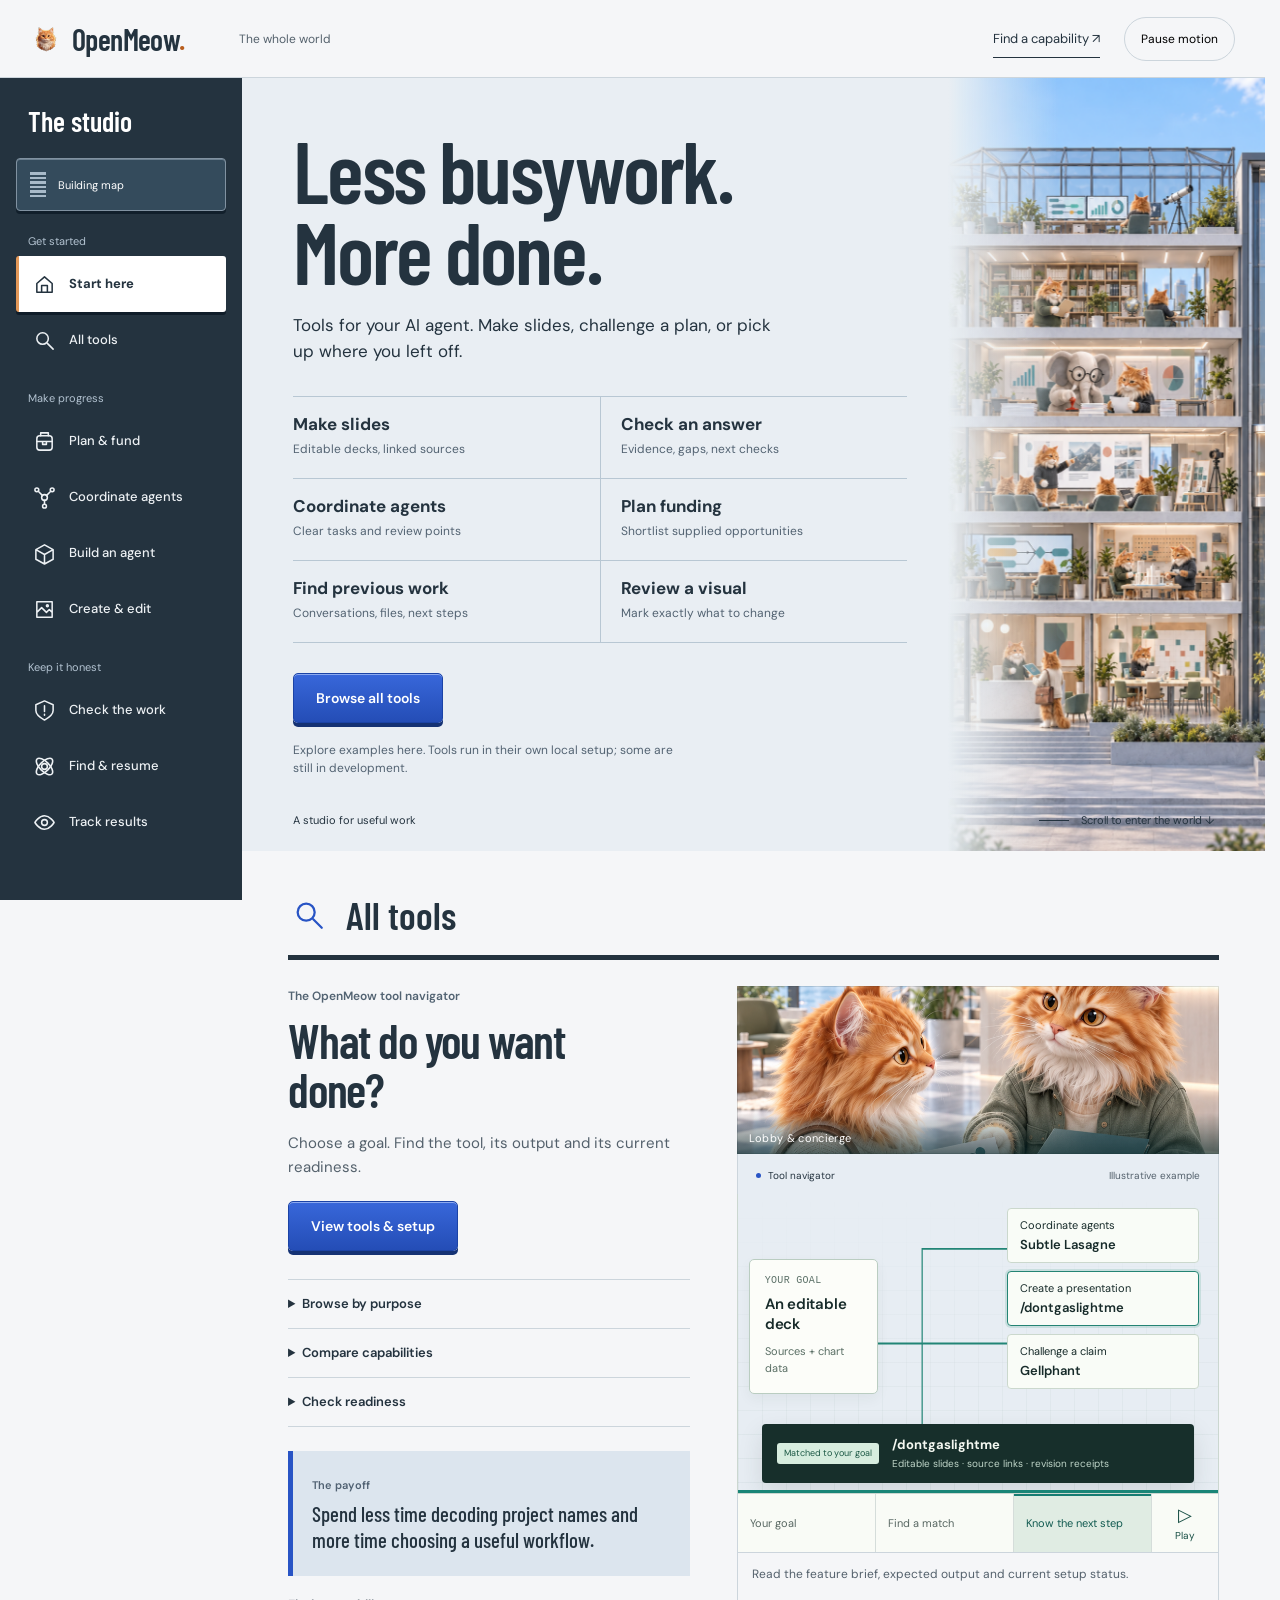
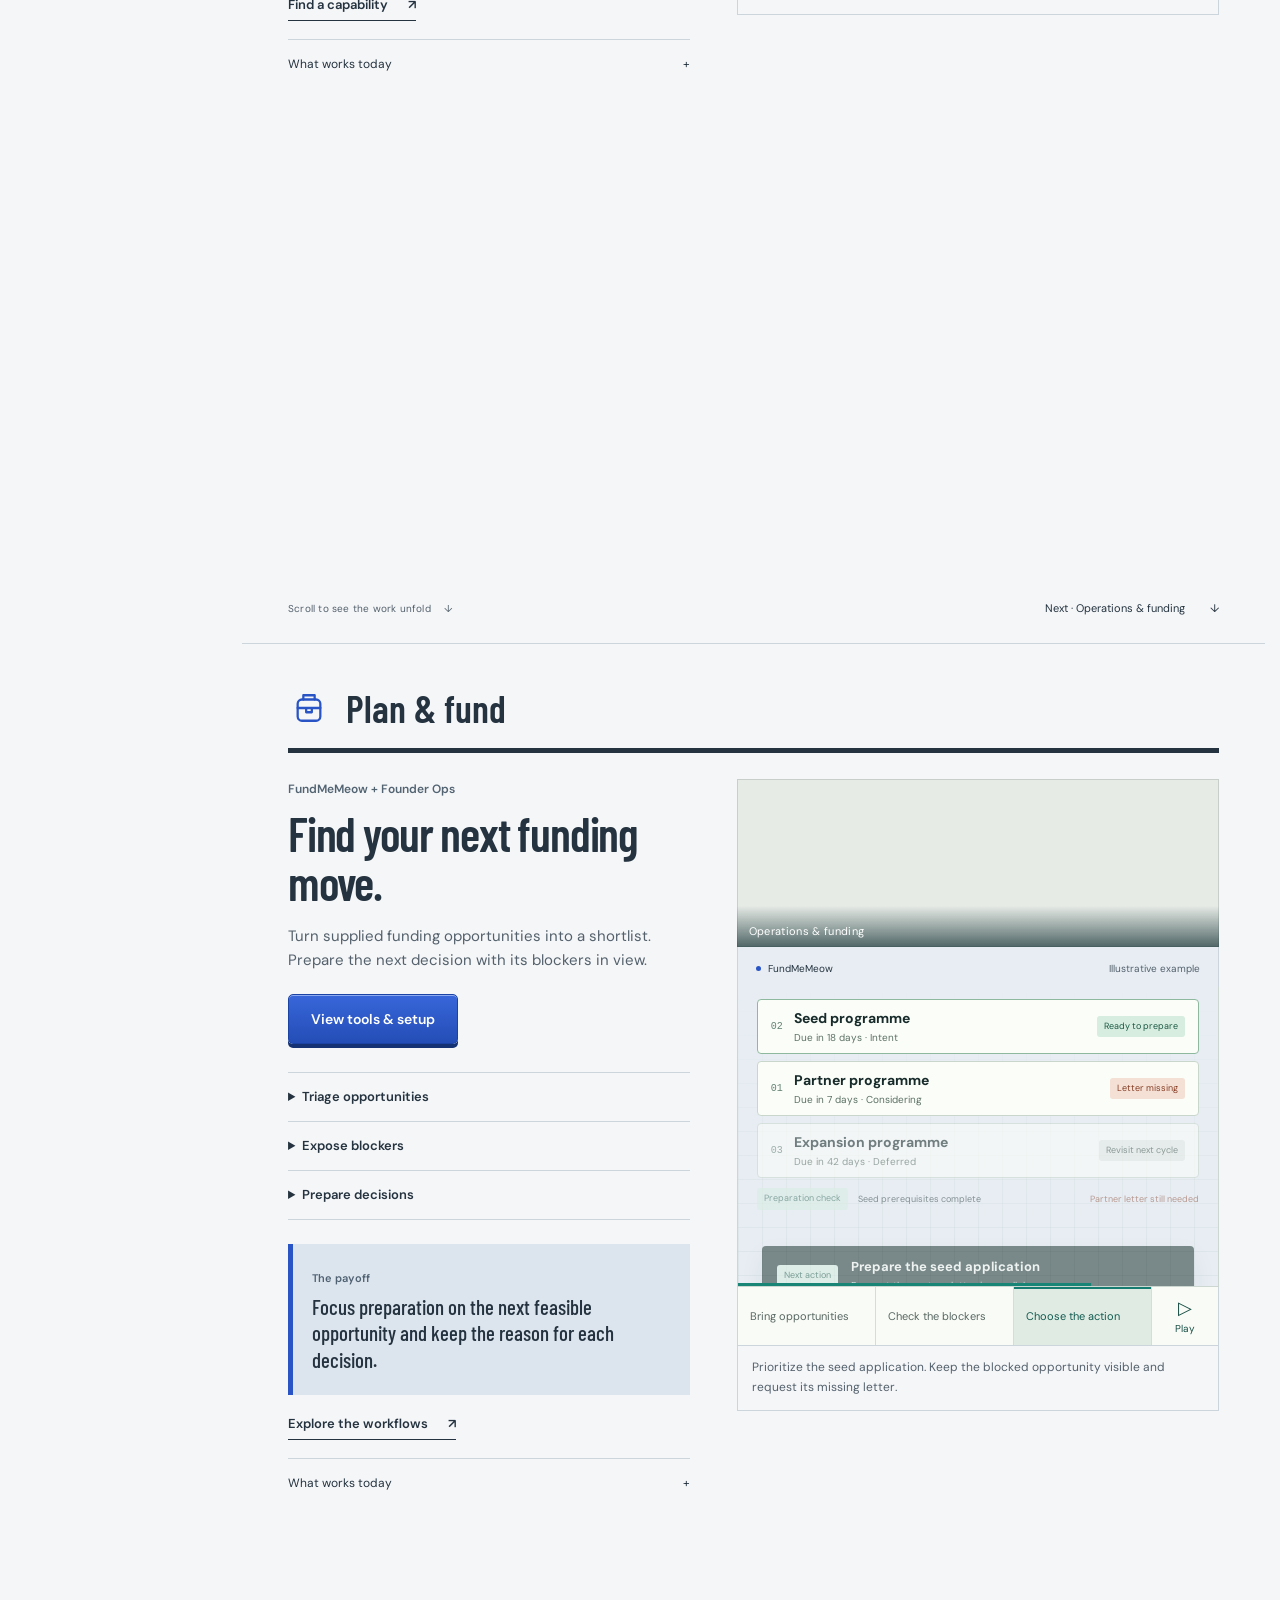
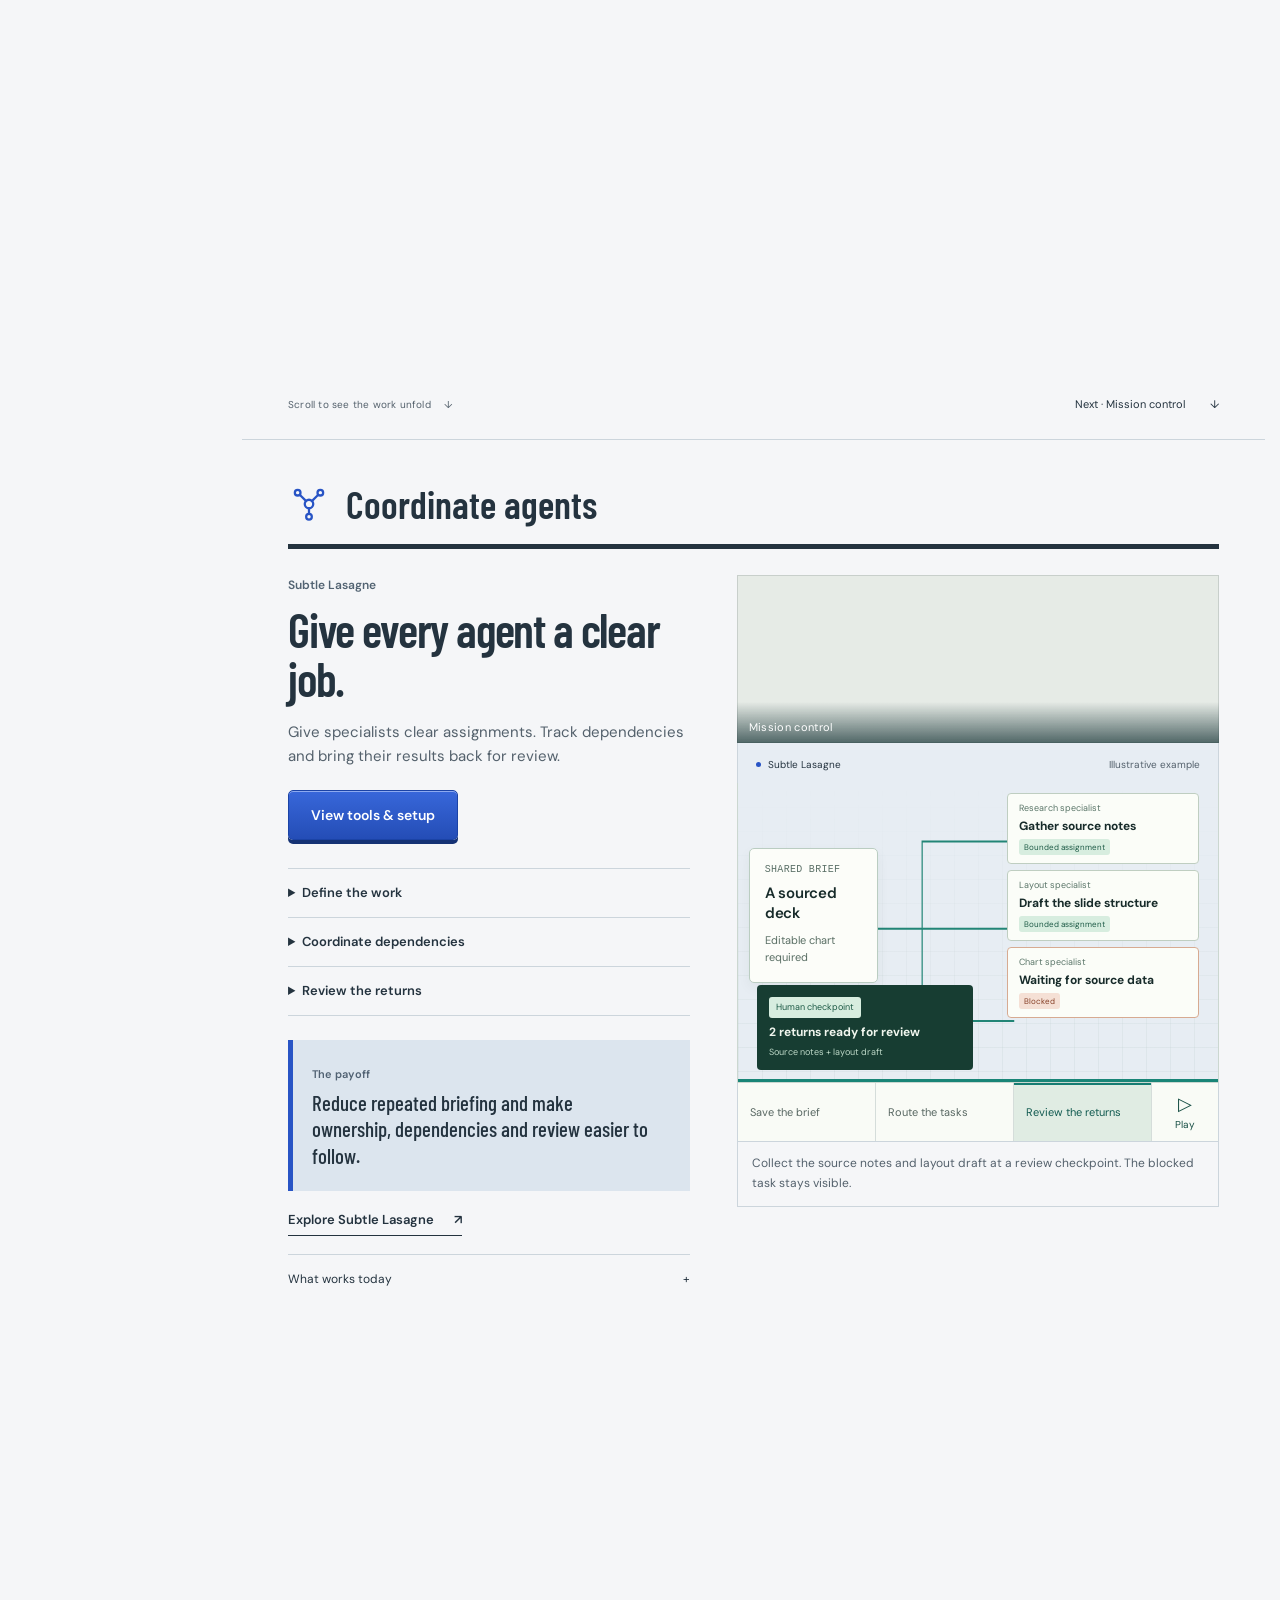
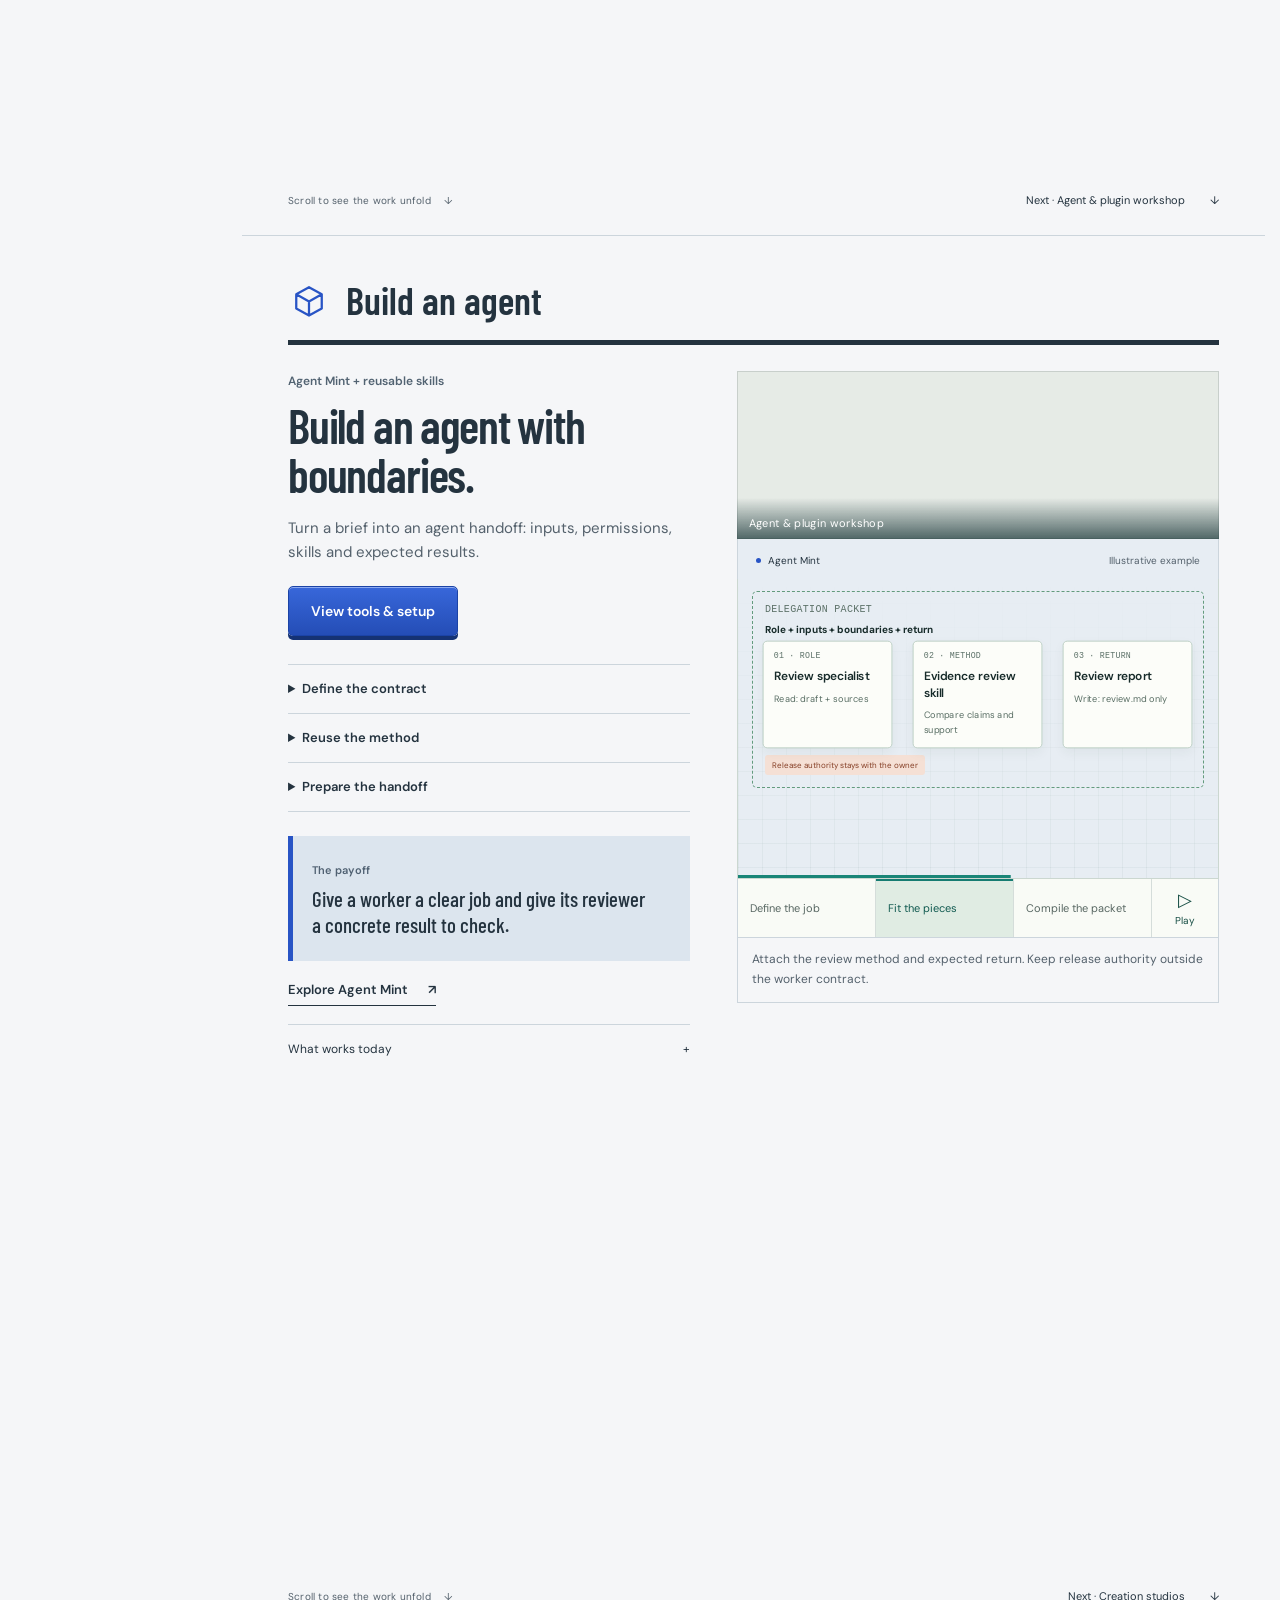
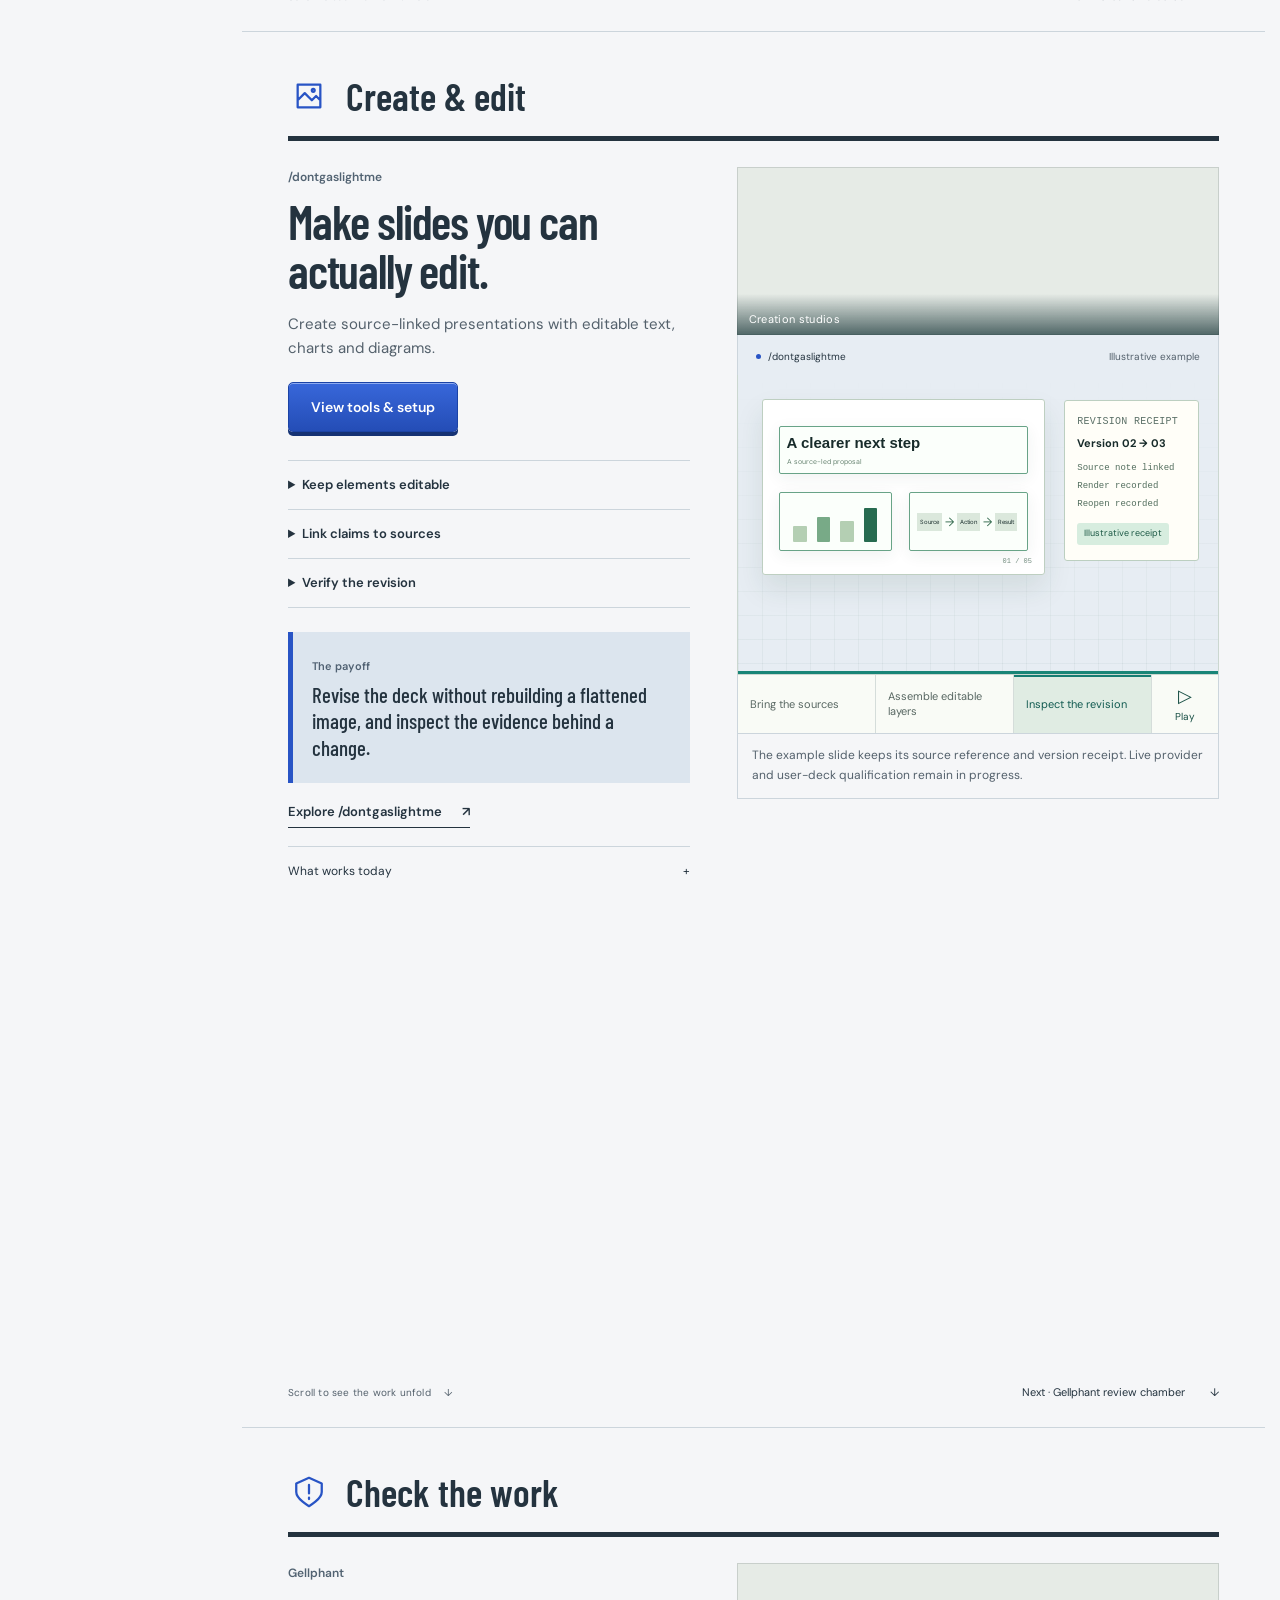
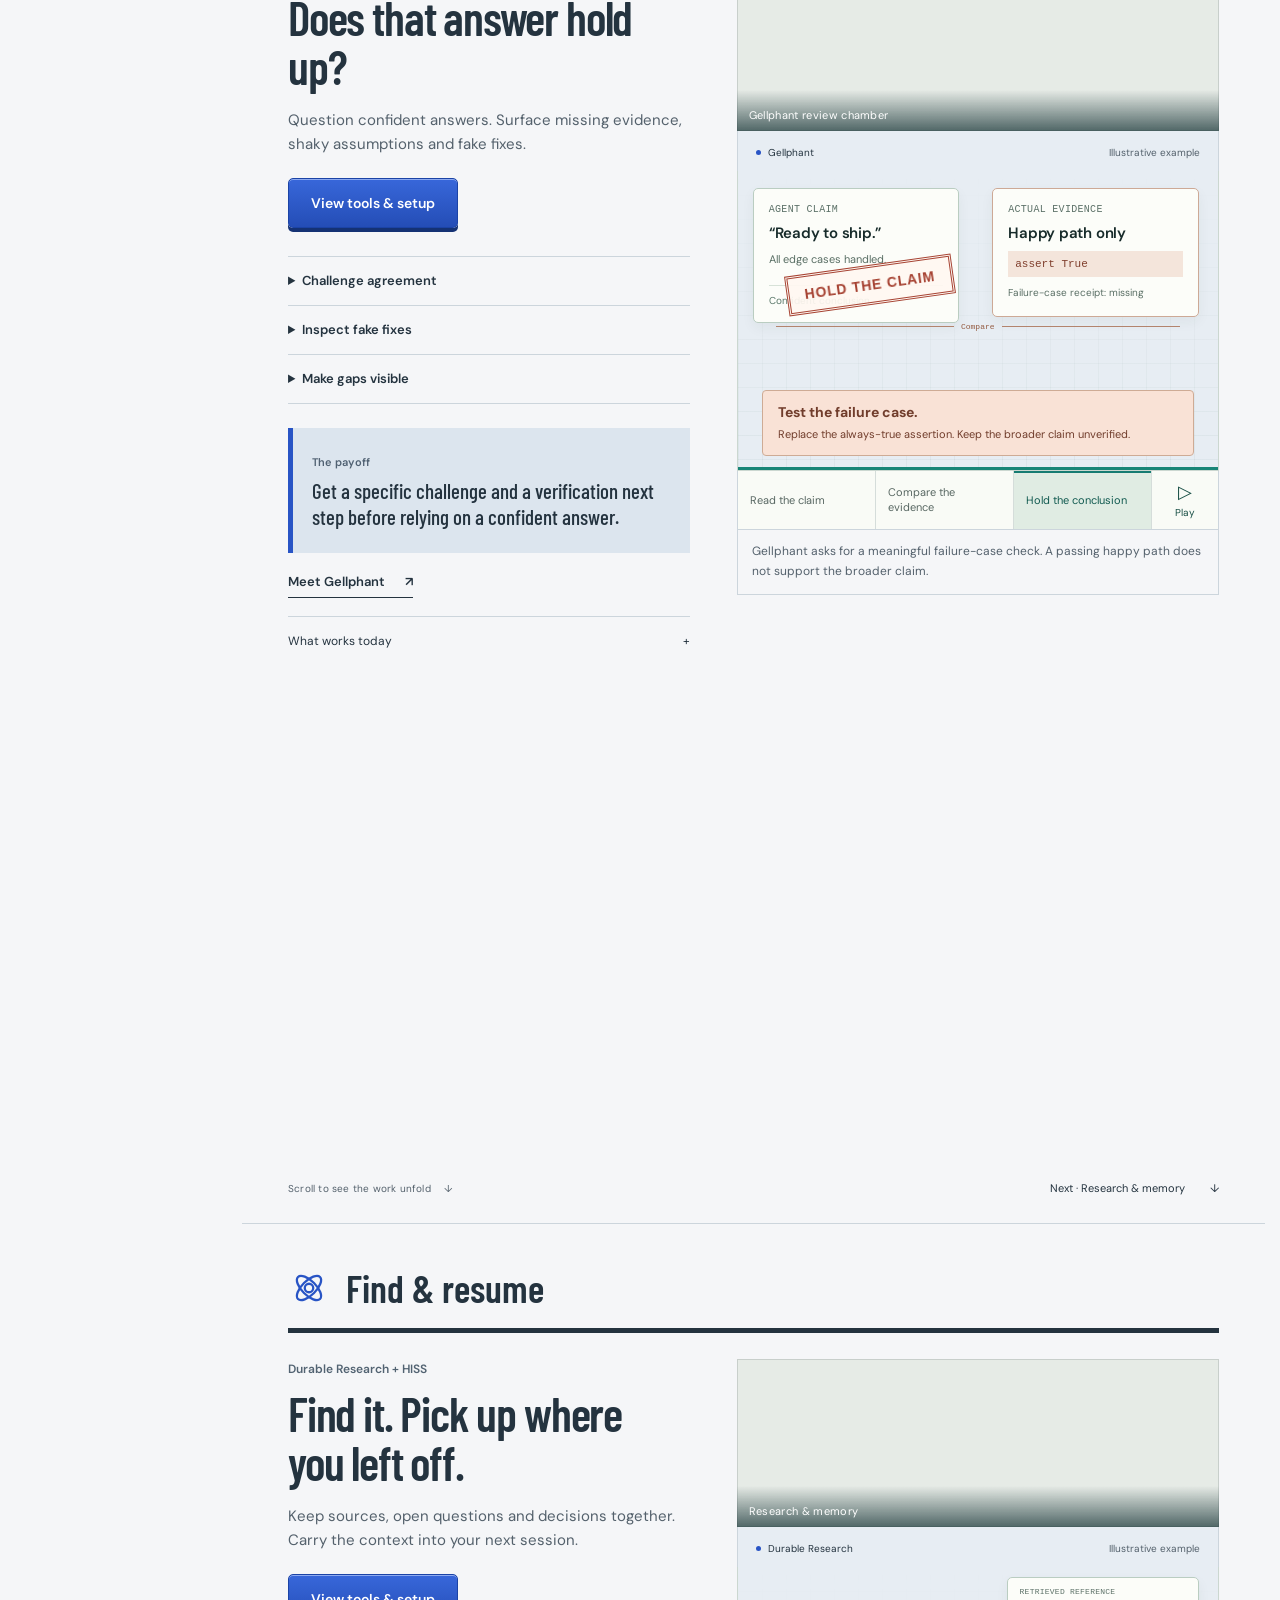
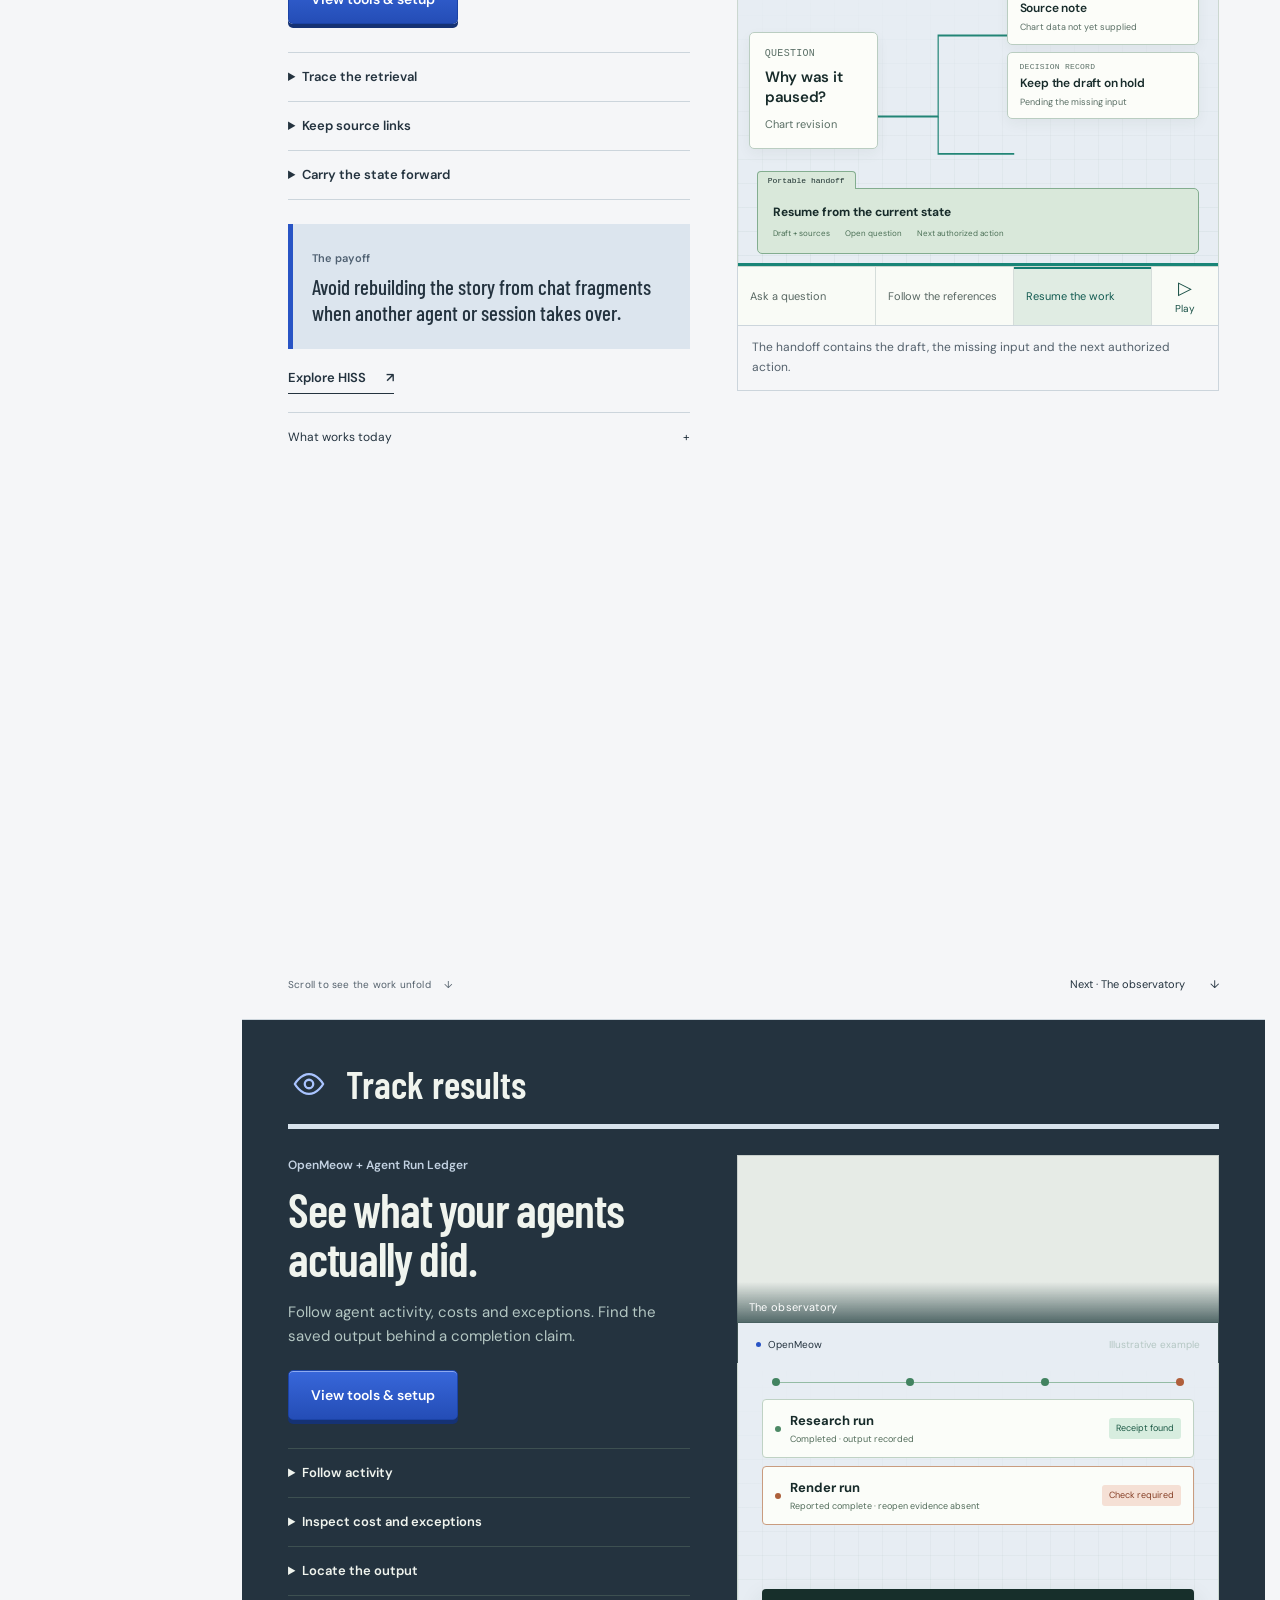
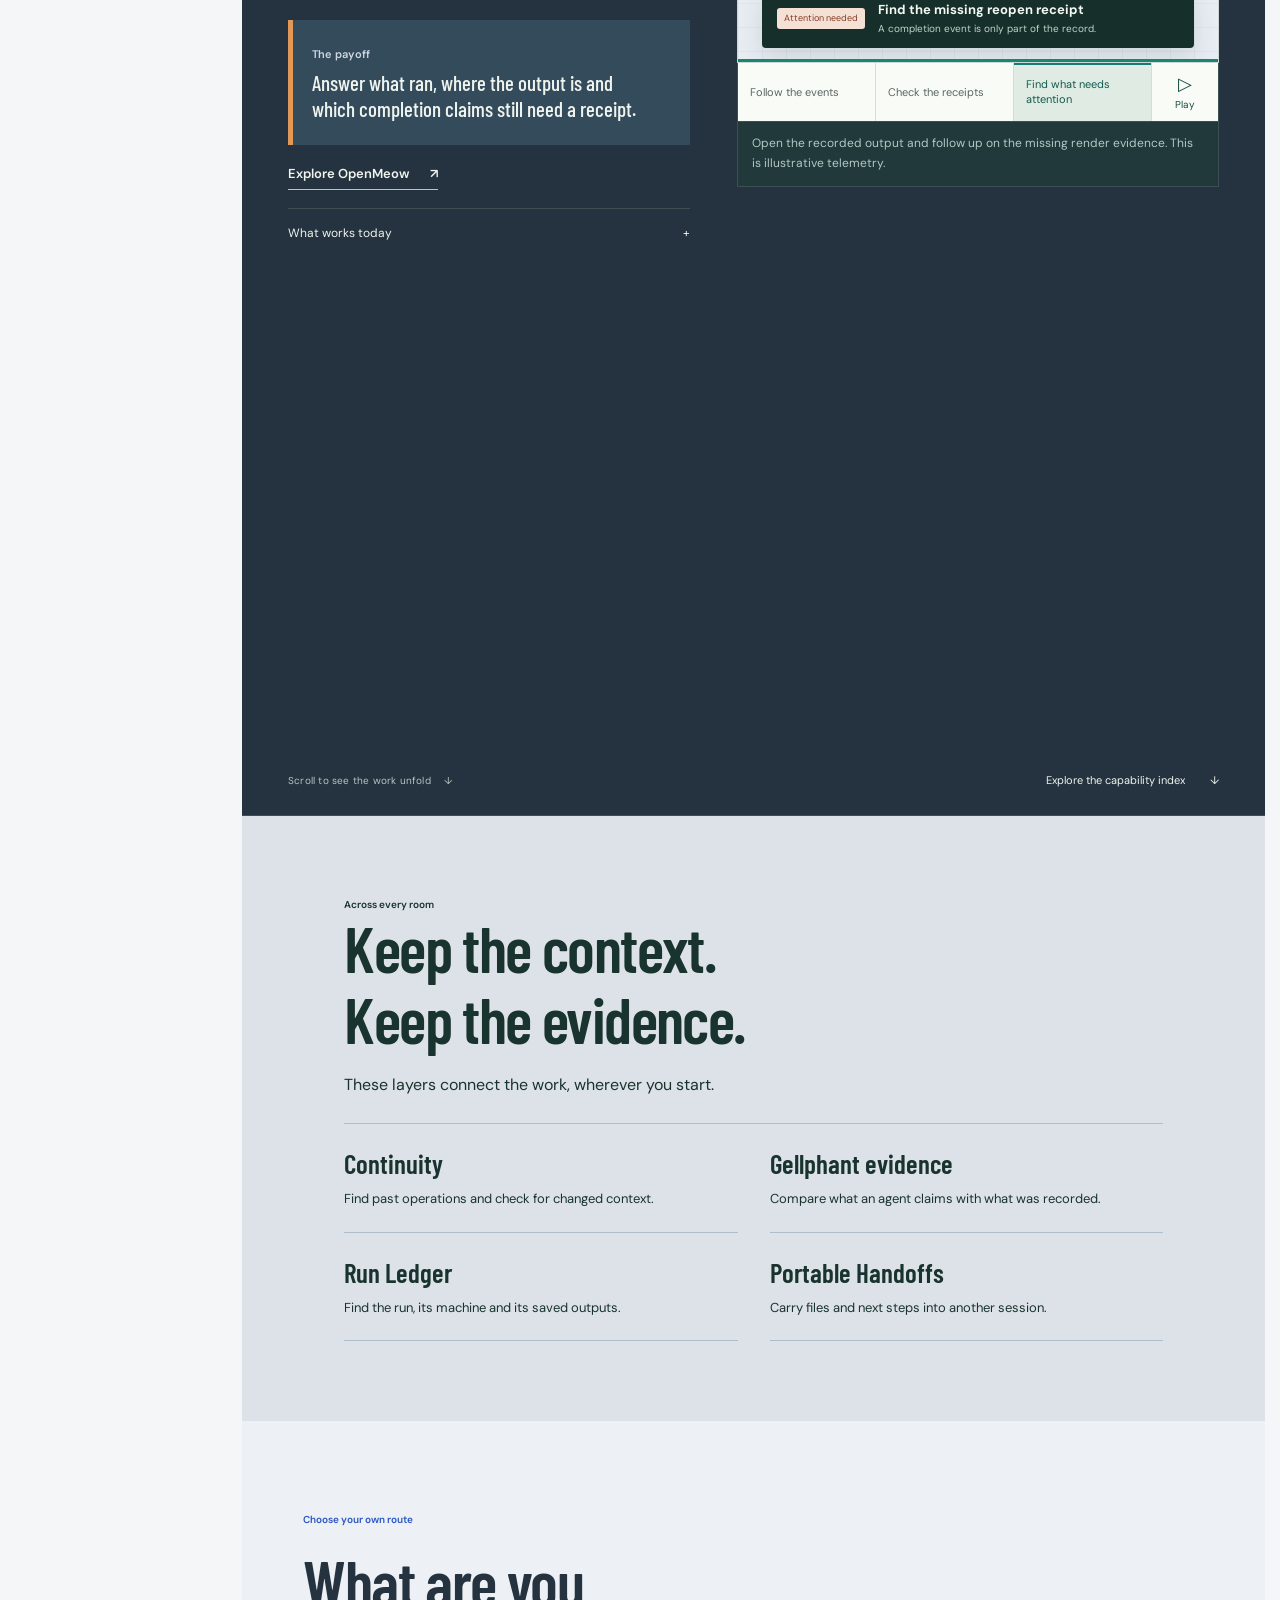
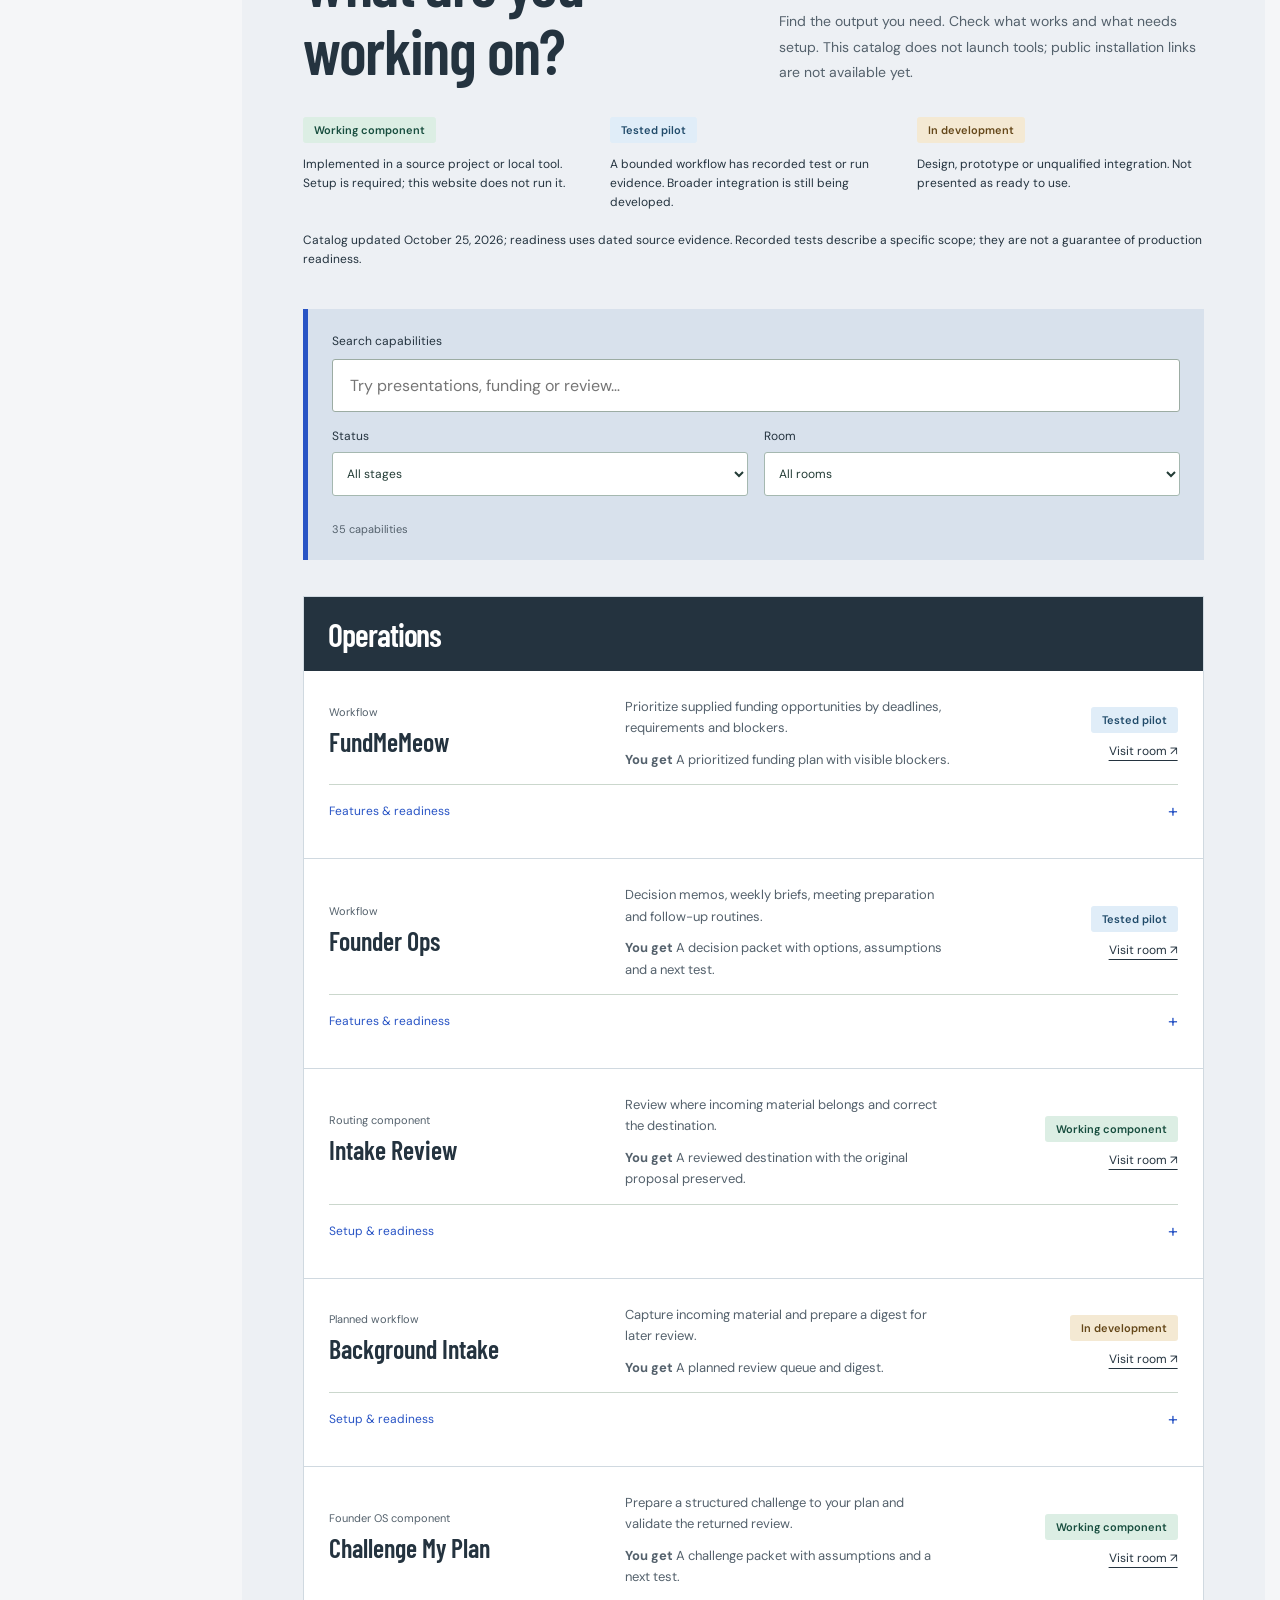
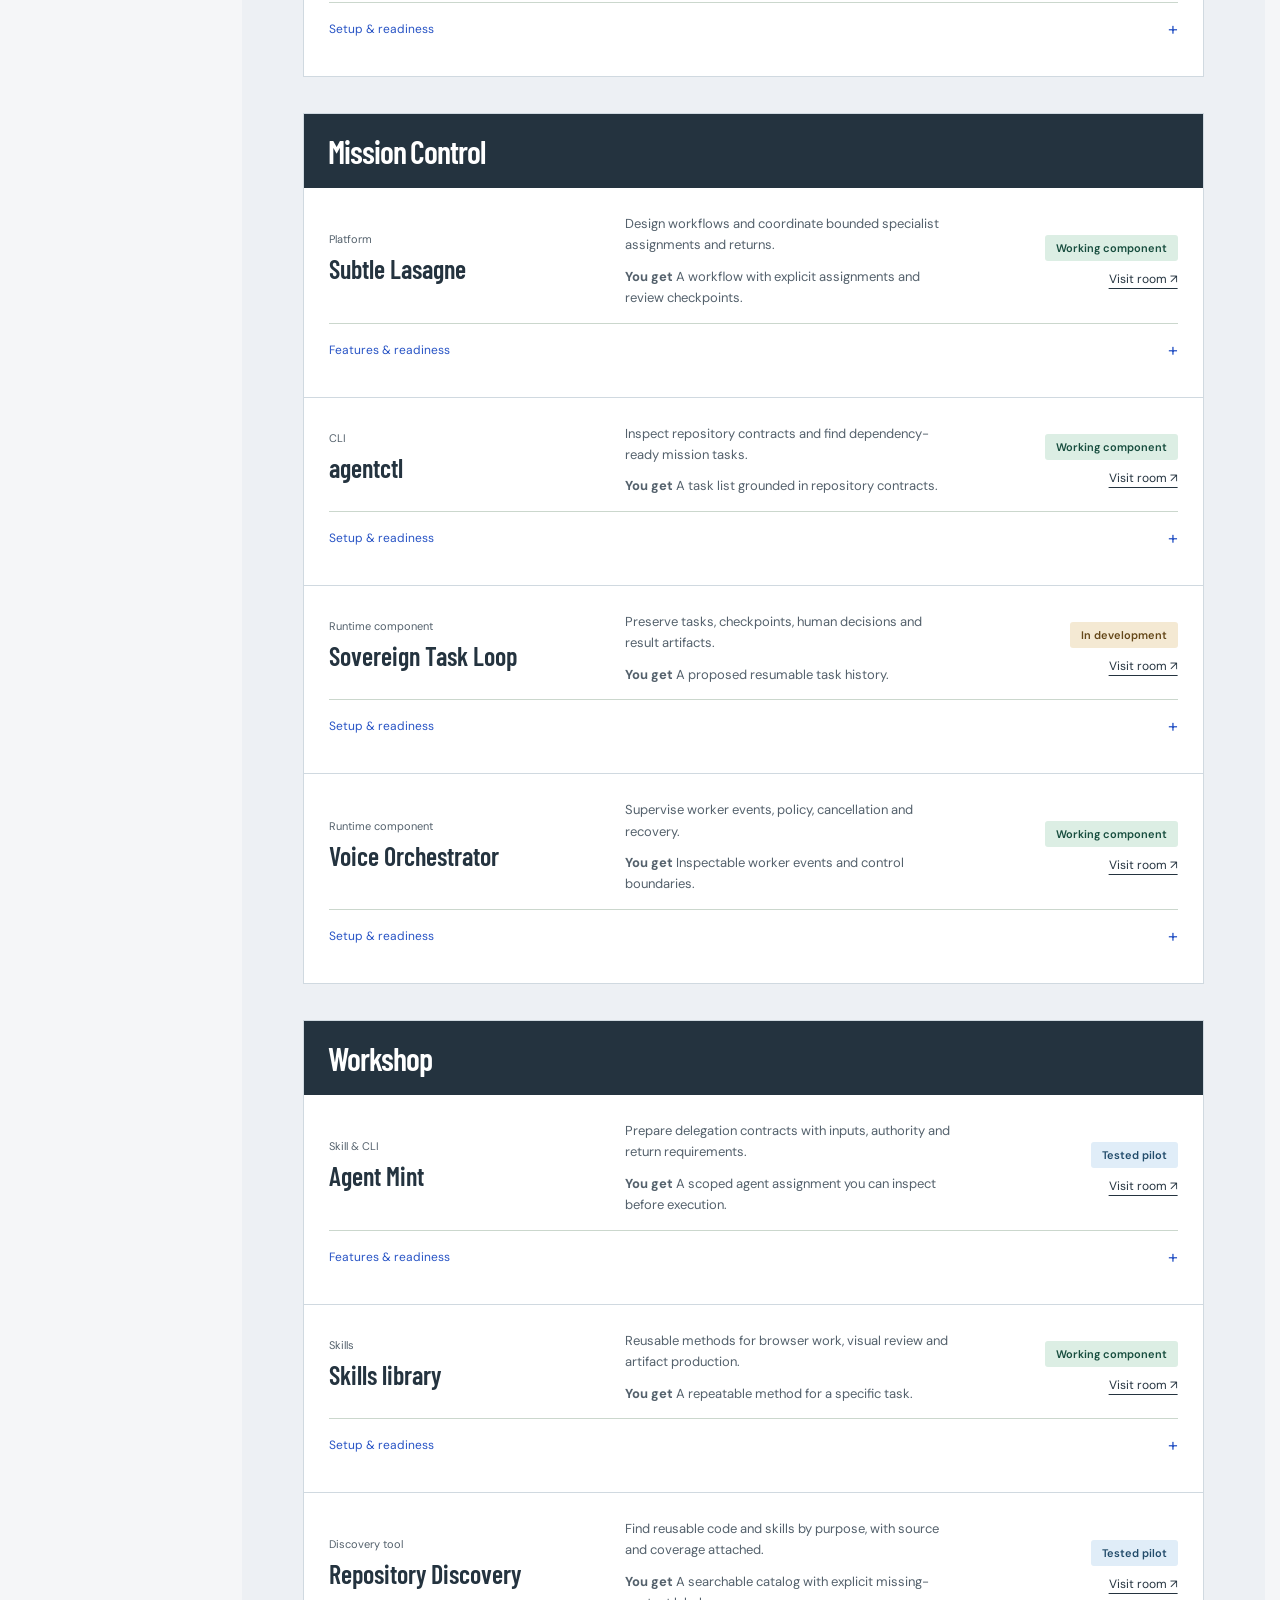
==== commit 7f69fc82: "Lead with useful outcomes and reduce cat scenes; add newly discovered tools" ====
--- a/index.html
+++ b/index.html
@@ -7,7 +7,7 @@
 <link rel="canonical" href="https://openmeow.io/"><meta name="theme-color" content="#f3f4f0">
 <link rel="icon" href="cat.webp" type="image/webp">
 <link rel="preconnect" href="https://fonts.googleapis.com"><link rel="preconnect" href="https://fonts.gstatic.com" crossorigin>
-<link href="https://fonts.googleapis.com/css2?family=Space+Grotesk:wght@400;500;600;700&display=swap" rel="stylesheet">
+<link href="https://fonts.googleapis.com/css2?family=Barlow+Condensed:wght@500;600;700&family=DM+Sans:wght@400;500;600;700&display=swap" rel="stylesheet">
 <link rel="stylesheet" href="world.css">
 <link rel="stylesheet" href="world-scroll.css">
 <link rel="stylesheet" href="world-demos.css">
@@ -22,9 +22,9 @@
 </header>
 <div class="journey-progress" aria-hidden="true"><span></span></div>
 <nav class="room-nav" aria-label="Rooms in the OpenMeow world">
-<span class="nav-heading">Your workspace</span>
+<span class="nav-heading">The studio</span>
 <button class="building-toggle" id="building-toggle" type="button" aria-haspopup="dialog" aria-label="Open building map" aria-controls="building-map" hidden><span class="floor-icon" aria-hidden="true"><i></i><i></i><i></i><i></i><i></i><i></i></span><span><span class="map-long">Building map</span><span class="map-short">Map</span> <span id="floor-readout">↗</span></span></button>
-<span class="nav-group">Explore</span><a href="#arrival" data-room="arrival" aria-current="location"><span class="room-symbol"><svg viewBox="0 0 24 24" fill="none" stroke="currentColor" stroke-width="1.6" stroke-linecap="round" stroke-linejoin="round" aria-hidden="true"><path d="m4 11 8-7 8 7v9H4Z"/><path d="M9 20v-7h6v7"/></svg></span><span>Welcome</span><span class="nav-arrow" aria-hidden="true">↗</span></a><a href="#lobby" data-room="lobby"><span class="room-symbol"><svg viewBox="0 0 24 24" fill="none" stroke="currentColor" stroke-width="1.6" stroke-linecap="round" stroke-linejoin="round" aria-hidden="true"><circle cx="10" cy="10" r="6"/><path d="m15 15 6 6"/></svg></span><span>Find tools</span><span class="nav-arrow" aria-hidden="true">↗</span></a><span class="nav-group">Make things happen</span><a href="#operations" data-room="operations"><span class="room-symbol"><svg viewBox="0 0 24 24" fill="none" stroke="currentColor" stroke-width="1.6" stroke-linecap="round" stroke-linejoin="round" aria-hidden="true"><rect x="4" y="6" width="16" height="15" rx="3"/><path d="M8 6V3h8v3M4 12h16M10 12v3h4v-3"/></svg></span><span>Operations</span><span class="nav-arrow" aria-hidden="true">↗</span></a><a href="#mission-control" data-room="mission-control"><span class="room-symbol"><svg viewBox="0 0 24 24" fill="none" stroke="currentColor" stroke-width="1.6" stroke-linecap="round" stroke-linejoin="round" aria-hidden="true"><circle cx="12" cy="12" r="3"/><circle cx="4" cy="4" r="2"/><circle cx="20" cy="4" r="2"/><circle cx="12" cy="21" r="2"/><path d="m6 6 4 4m8-4-4 4m-2 5v4"/></svg></span><span>Coordinate</span><span class="nav-arrow" aria-hidden="true">↗</span></a><a href="#workshop" data-room="workshop"><span class="room-symbol"><svg viewBox="0 0 24 24" fill="none" stroke="currentColor" stroke-width="1.6" stroke-linecap="round" stroke-linejoin="round" aria-hidden="true"><path d="m12 3 9 5-9 5-9-5Zm-9 5v10l9 5 9-5V8M12 13v10"/></svg></span><span>Build</span><span class="nav-arrow" aria-hidden="true">↗</span></a><a href="#creation" data-room="creation"><span class="room-symbol"><svg viewBox="0 0 24 24" fill="none" stroke="currentColor" stroke-width="1.6" stroke-linecap="round" stroke-linejoin="round" aria-hidden="true"><path d="M4 4h16v16H4Z M4 15l5-5 5 5 3-3 3 3"/><circle cx="15" cy="8" r="1"/></svg></span><span>Create</span><span class="nav-arrow" aria-hidden="true">↗</span></a><span class="nav-group">Check the work</span><a href="#gellphant" data-room="gellphant"><span class="room-symbol"><svg viewBox="0 0 24 24" fill="none" stroke="currentColor" stroke-width="1.6" stroke-linecap="round" stroke-linejoin="round" aria-hidden="true"><path d="m12 2 9 4v6c0 5-9 10-9 10S3 17 3 12V6Z M12 7v6m0 3v1"/></svg></span><span>Challenge</span><span class="nav-arrow" aria-hidden="true">↗</span></a><a href="#research" data-room="research"><span class="room-symbol"><svg viewBox="0 0 24 24" fill="none" stroke="currentColor" stroke-width="1.6" stroke-linecap="round" stroke-linejoin="round" aria-hidden="true"><circle cx="12" cy="12" r="3"/><ellipse cx="12" cy="12" rx="11" ry="5" transform="rotate(-45 12 12)"/><ellipse cx="12" cy="12" rx="11" ry="5" transform="rotate(45 12 12)"/></svg></span><span>Research</span><span class="nav-arrow" aria-hidden="true">↗</span></a><a href="#observatory" data-room="observatory"><span class="room-symbol"><svg viewBox="0 0 24 24" fill="none" stroke="currentColor" stroke-width="1.6" stroke-linecap="round" stroke-linejoin="round" aria-hidden="true"><path d="M2 12s4-7 10-7 10 7 10 7-4 7-10 7S2 12 2 12Z"/><circle cx="12" cy="12" r="3"/></svg></span><span>Observe</span><span class="nav-arrow" aria-hidden="true">↗</span></a>
+<span class="nav-group">Get started</span><a href="#arrival" data-room="arrival" aria-current="location"><span class="room-symbol"><svg viewBox="0 0 24 24" fill="none" stroke="currentColor" stroke-width="1.6" stroke-linecap="round" stroke-linejoin="round" aria-hidden="true"><path d="m4 11 8-7 8 7v9H4Z"/><path d="M9 20v-7h6v7"/></svg></span><span>Start here</span><span class="nav-arrow" aria-hidden="true">↗</span></a><a href="#directory" data-room="lobby"><span class="room-symbol"><svg viewBox="0 0 24 24" fill="none" stroke="currentColor" stroke-width="1.6" stroke-linecap="round" stroke-linejoin="round" aria-hidden="true"><circle cx="10" cy="10" r="6"/><path d="m15 15 6 6"/></svg></span><span>All tools</span><span class="nav-arrow" aria-hidden="true">↗</span></a><span class="nav-group">Make progress</span><a href="#operations" data-room="operations"><span class="room-symbol"><svg viewBox="0 0 24 24" fill="none" stroke="currentColor" stroke-width="1.6" stroke-linecap="round" stroke-linejoin="round" aria-hidden="true"><rect x="4" y="6" width="16" height="15" rx="3"/><path d="M8 6V3h8v3M4 12h16M10 12v3h4v-3"/></svg></span><span>Plan &amp; fund</span><span class="nav-arrow" aria-hidden="true">↗</span></a><a href="#mission-control" data-room="mission-control"><span class="room-symbol"><svg viewBox="0 0 24 24" fill="none" stroke="currentColor" stroke-width="1.6" stroke-linecap="round" stroke-linejoin="round" aria-hidden="true"><circle cx="12" cy="12" r="3"/><circle cx="4" cy="4" r="2"/><circle cx="20" cy="4" r="2"/><circle cx="12" cy="21" r="2"/><path d="m6 6 4 4m8-4-4 4m-2 5v4"/></svg></span><span>Coordinate agents</span><span class="nav-arrow" aria-hidden="true">↗</span></a><a href="#workshop" data-room="workshop"><span class="room-symbol"><svg viewBox="0 0 24 24" fill="none" stroke="currentColor" stroke-width="1.6" stroke-linecap="round" stroke-linejoin="round" aria-hidden="true"><path d="m12 3 9 5-9 5-9-5Zm-9 5v10l9 5 9-5V8M12 13v10"/></svg></span><span>Build an agent</span><span class="nav-arrow" aria-hidden="true">↗</span></a><a href="#creation" data-room="creation"><span class="room-symbol"><svg viewBox="0 0 24 24" fill="none" stroke="currentColor" stroke-width="1.6" stroke-linecap="round" stroke-linejoin="round" aria-hidden="true"><path d="M4 4h16v16H4Z M4 15l5-5 5 5 3-3 3 3"/><circle cx="15" cy="8" r="1"/></svg></span><span>Create &amp; edit</span><span class="nav-arrow" aria-hidden="true">↗</span></a><span class="nav-group">Keep it honest</span><a href="#gellphant" data-room="gellphant"><span class="room-symbol"><svg viewBox="0 0 24 24" fill="none" stroke="currentColor" stroke-width="1.6" stroke-linecap="round" stroke-linejoin="round" aria-hidden="true"><path d="m12 2 9 4v6c0 5-9 10-9 10S3 17 3 12V6Z M12 7v6m0 3v1"/></svg></span><span>Check the work</span><span class="nav-arrow" aria-hidden="true">↗</span></a><a href="#research" data-room="research"><span class="room-symbol"><svg viewBox="0 0 24 24" fill="none" stroke="currentColor" stroke-width="1.6" stroke-linecap="round" stroke-linejoin="round" aria-hidden="true"><circle cx="12" cy="12" r="3"/><ellipse cx="12" cy="12" rx="11" ry="5" transform="rotate(-45 12 12)"/><ellipse cx="12" cy="12" rx="11" ry="5" transform="rotate(45 12 12)"/></svg></span><span>Find &amp; resume</span><span class="nav-arrow" aria-hidden="true">↗</span></a><a href="#observatory" data-room="observatory"><span class="room-symbol"><svg viewBox="0 0 24 24" fill="none" stroke="currentColor" stroke-width="1.6" stroke-linecap="round" stroke-linejoin="round" aria-hidden="true"><path d="M2 12s4-7 10-7 10 7 10 7-4 7-10 7S2 12 2 12Z"/><circle cx="12" cy="12" r="3"/></svg></span><span>Track results</span><span class="nav-arrow" aria-hidden="true">↗</span></a>
 </nav>
 <dialog id="building-map" aria-labelledby="map-title">
 <div class="map-header"><div><p class="eyebrow">One connected world</p><h2 id="map-title">Choose a floor.</h2></div><button id="map-close" type="button" aria-label="Close building map" autofocus>Close <span aria-hidden="true">×</span></button></div>
@@ -33,12 +33,12 @@
 <main id="main" tabindex="-1">
 <section id="arrival" class="arrival scene-section" aria-labelledby="arrival-title" tabindex="-1">
 <div class="arrival-art scene-art"><picture><source media="(max-width: 700px) and (orientation: portrait)" srcset="media/world/arrival-portrait.png" width="941" height="1672"><img src="media/world/arrival-landscape.png" width="1672" height="941" alt="A contemporary miniature headquarters with five inhabited floors and a glazed rooftop observatory." fetchpriority="high" decoding="async"></picture></div>
-<div class="arrival-copy"><p class="eyebrow"><span class="status-dot"></span> Agents · Skills · Workflows</p><h1 id="arrival-title">Put your agents<br>to useful work.</h1><p class="intro">Make something. Move it forward. Check the work. Find the agents and tools for your next step.</p><a class="primary-link" href="#lobby">Explore the tools <span aria-hidden="true">↓</span></a><p class="readiness-intro">Working components · Tested pilots · In development</p><div class="arrival-routes"><a href="#mission-control">Subtle Lasagne ↗</a><a href="#creation">/dontgaslightme ↗</a><a href="#gellphant">Gellphant ↗</a><a href="#operations">FundMeMeow ↗</a></div></div>
+<div class="arrival-copy"><h1 id="arrival-title">Less busywork.<br>More done.</h1><p class="intro">Tools for your AI agent. Make slides, challenge a plan, or pick up where you left off.</p><div class="arrival-routes" aria-label="Choose what you want to do"><a href="#creation"><strong>Make slides</strong><span>Editable decks, linked sources</span></a><a href="#gellphant"><strong>Check an answer</strong><span>Evidence, gaps, next checks</span></a><a href="#mission-control"><strong>Coordinate agents</strong><span>Clear tasks and review points</span></a><a href="#operations"><strong>Plan funding</strong><span>Shortlist supplied opportunities</span></a><a href="#research"><strong>Find previous work</strong><span>Conversations, files, next steps</span></a><a href="#cap-31"><strong>Review a visual</strong><span>Mark exactly what to change</span></a></div><a class="primary-link" href="#directory">Browse all tools</a><p class="readiness-intro">Explore examples here. Tools run in their own local setup; some are still in development.</p></div>
 <div class="arrival-footer"><span>A studio for useful work</span><span class="scroll-invitation"><i aria-hidden="true"></i> Scroll to enter the world ↓</span></div>
 </section>
 <section id="lobby" class="room scene-section " aria-labelledby="lobby-title" tabindex="-1"><div class="room-stage">
-<div class="room-heading"><span class="room-symbol"><svg viewBox="0 0 24 24" fill="none" stroke="currentColor" stroke-width="1.6" stroke-linecap="round" stroke-linejoin="round" aria-hidden="true"><circle cx="10" cy="10" r="6"/><path d="m15 15 6 6"/></svg></span><span>Lobby &amp; concierge</span></div>
-<div class="room-body"><div class="room-copy"><p class="product-name">The OpenMeow tool navigator</p><h2 id="lobby-title">Find the tool for the job.</h2><p class="product-summary">Choose a goal. Find the tool, its output and its current readiness.</p><a class="room-tool-link" href="#tools-lobby">Explore tools ↗</a><div class="room-features"><p class="feature-label">What you can do</p><ul><li><details><summary>Browse by purpose</summary><p>Eight rooms organize the work you want to do.</p></details></li><li><details><summary>Compare capabilities</summary><p>See what each tool takes in and produces.</p></details></li><li><details><summary>Check readiness</summary><p>Read the setup and development status before adopting.</p></details></li></ul></div><div class="room-benefit"><span>Why it helps</span><p>Spend less time decoding project names and more time choosing a useful workflow.</p></div><a class="text-link" href="#directory">Find a capability <span aria-hidden="true">↗</span></a><details class="room-readiness"><summary>What works today <span aria-hidden="true">+</span></summary><p><strong>What works today</strong>Browse by outcome, search tools and compare readiness here.</p><p><strong>Still being developed</strong>Launching tools directly from the website.</p></details></div>
+<div class="room-heading"><span class="room-symbol"><svg viewBox="0 0 24 24" fill="none" stroke="currentColor" stroke-width="1.6" stroke-linecap="round" stroke-linejoin="round" aria-hidden="true"><circle cx="10" cy="10" r="6"/><path d="m15 15 6 6"/></svg></span><span>All tools</span></div>
+<div class="room-body"><div class="room-copy"><p class="product-name">The OpenMeow tool navigator</p><h2 id="lobby-title">What do you want done?</h2><p class="product-summary">Choose a goal. Find the tool, its output and its current readiness.</p><a class="room-tool-link" href="#tools-lobby">View tools &amp; setup</a><div class="room-features"><p class="sr-only">What you can do</p><ul><li><details><summary>Browse by purpose</summary><p>Eight rooms organize the work you want to do.</p></details></li><li><details><summary>Compare capabilities</summary><p>See what each tool takes in and produces.</p></details></li><li><details><summary>Check readiness</summary><p>Read the setup and development status before adopting.</p></details></li></ul></div><div class="room-benefit"><span>The payoff</span><p>Spend less time decoding project names and more time choosing a useful workflow.</p></div><a class="text-link" href="#directory">Find a capability <span aria-hidden="true">↗</span></a><details class="room-readiness"><summary>What works today <span aria-hidden="true">+</span></summary><p><strong>What works today</strong>Browse by outcome, search tools and compare readiness here.</p><p><strong>Still being developed</strong>Launching tools directly from the website.</p></details></div>
 <div class="room-visual"><div class="scene-art compact-room-art"><picture><source media="(max-width: 700px) and (orientation: portrait)" srcset="media/world/lobby-portrait.png" width="941" height="1672"><img src="media/world/lobby-landscape.png" width="1672" height="941" alt="An orange cat concierge matches a visitor&#39;s brief to a capability and hands over a starter folder." loading="lazy" decoding="async"></picture><div class="window-frame" aria-hidden="true"></div><div class="scene-label" aria-hidden="true">Lobby &amp; concierge <span>Ground</span></div></div><div class="demo-track" data-demo-track><div class="demo-pin"><div class="scene-art demo-room-context"><picture><source media="(max-width: 700px) and (orientation: portrait)" srcset="media/world/lobby-portrait.png" width="941" height="1672"><img src="media/world/lobby-landscape.png" width="1672" height="941" alt="An orange cat concierge matches a visitor&#39;s brief to a capability and hands over a starter folder." loading="lazy" decoding="async"></picture><div class="window-frame" aria-hidden="true"></div><div class="scene-label" aria-hidden="true">Lobby &amp; concierge <span>Ground</span></div></div>
     <div class="demo-topline"><span><i aria-hidden="true"></i> Tool navigator</span><span>Illustrative example</span></div>
     <div class="demo-surface demo-lobby" id="lobby-demo" data-demo="lobby" data-step="2" aria-hidden="true"><svg class="work-wires " viewBox="0 0 600 240" preserveAspectRatio="none" aria-hidden="true"><path d="M155 120H230V44H340" pathLength="1"/><path d="M230 120H340" pathLength="1"/><path d="M230 120V198H340" pathLength="1"/></svg>
@@ -52,8 +52,8 @@
 <div class="room-exit"><span class="room-scroll-note" aria-hidden="true">Scroll to see the work unfold <span>↓</span></span>
 <a class="next-room" href="#operations">Next · Operations &amp; funding <span aria-hidden="true">↓</span></a>
 </div></div></section><section id="operations" class="room scene-section " aria-labelledby="operations-title" tabindex="-1"><div class="room-stage">
-<div class="room-heading"><span class="room-symbol"><svg viewBox="0 0 24 24" fill="none" stroke="currentColor" stroke-width="1.6" stroke-linecap="round" stroke-linejoin="round" aria-hidden="true"><rect x="4" y="6" width="16" height="15" rx="3"/><path d="M8 6V3h8v3M4 12h16M10 12v3h4v-3"/></svg></span><span>Operations &amp; funding</span></div>
-<div class="room-body"><div class="room-copy"><p class="product-name">FundMeMeow + Founder Ops</p><h2 id="operations-title">Know what to pursue. Know what is blocked.</h2><p class="product-summary">Turn supplied funding opportunities into a shortlist. Prepare the next decision with its blockers in view.</p><a class="room-tool-link" href="#tools-operations">Explore tools ↗</a><div class="room-features"><p class="feature-label">What you can do</p><ul><li><details><summary>Triage opportunities</summary><p>Track intent, deadlines, preparation and reasons to defer.</p></details></li><li><details><summary>Expose blockers</summary><p>Keep missing prerequisites beside the opportunity.</p></details></li><li><details><summary>Prepare decisions</summary><p>Capture options, assumptions, next actions and review points.</p></details></li></ul></div><div class="room-benefit"><span>Why it helps</span><p>Focus preparation on the next feasible opportunity and keep the reason for each decision.</p></div><a class="text-link" href="#cap-1">Explore the workflows <span aria-hidden="true">↗</span></a><details class="room-readiness"><summary>What works today <span aria-hidden="true">+</span></summary><p><strong>What works today</strong>Local decision and funding pilots; intake correction components.</p><p><strong>Still being developed</strong>Connected opportunity discovery, independent review and background intake.</p></details></div>
+<div class="room-heading"><span class="room-symbol"><svg viewBox="0 0 24 24" fill="none" stroke="currentColor" stroke-width="1.6" stroke-linecap="round" stroke-linejoin="round" aria-hidden="true"><rect x="4" y="6" width="16" height="15" rx="3"/><path d="M8 6V3h8v3M4 12h16M10 12v3h4v-3"/></svg></span><span>Plan &amp; fund</span></div>
+<div class="room-body"><div class="room-copy"><p class="product-name">FundMeMeow + Founder Ops</p><h2 id="operations-title">Find your next funding move.</h2><p class="product-summary">Turn supplied funding opportunities into a shortlist. Prepare the next decision with its blockers in view.</p><a class="room-tool-link" href="#tools-operations">View tools &amp; setup</a><div class="room-features"><p class="sr-only">What you can do</p><ul><li><details><summary>Triage opportunities</summary><p>Track intent, deadlines, preparation and reasons to defer.</p></details></li><li><details><summary>Expose blockers</summary><p>Keep missing prerequisites beside the opportunity.</p></details></li><li><details><summary>Prepare decisions</summary><p>Capture options, assumptions, next actions and review points.</p></details></li></ul></div><div class="room-benefit"><span>The payoff</span><p>Focus preparation on the next feasible opportunity and keep the reason for each decision.</p></div><a class="text-link" href="#cap-1">Explore the workflows <span aria-hidden="true">↗</span></a><details class="room-readiness"><summary>What works today <span aria-hidden="true">+</span></summary><p><strong>What works today</strong>Local decision and funding pilots; intake correction components.</p><p><strong>Still being developed</strong>Connected opportunity discovery, independent review and background intake.</p></details></div>
 <div class="room-visual"><div class="scene-art compact-room-art"><picture><source media="(max-width: 700px) and (orientation: portrait)" srcset="media/world/operations-portrait.png" width="941" height="1672"><img src="media/world/operations-landscape.png" width="1672" height="941" alt="Two orange cats compare opportunity cards with a checklist and place a selected option into a calendar." loading="lazy" decoding="async"></picture><div class="window-frame" aria-hidden="true"></div><div class="scene-label" aria-hidden="true">Operations &amp; funding <span>Ground</span></div></div><div class="demo-track" data-demo-track><div class="demo-pin"><div class="scene-art demo-room-context"><picture><source media="(max-width: 700px) and (orientation: portrait)" srcset="media/world/operations-portrait.png" width="941" height="1672"><img src="media/world/operations-landscape.png" width="1672" height="941" alt="Two orange cats compare opportunity cards with a checklist and place a selected option into a calendar." loading="lazy" decoding="async"></picture><div class="window-frame" aria-hidden="true"></div><div class="scene-label" aria-hidden="true">Operations &amp; funding <span>Ground</span></div></div>
     <div class="demo-topline"><span><i aria-hidden="true"></i> FundMeMeow</span><span>Illustrative example</span></div>
     <div class="demo-surface demo-operations" id="operations-demo" data-demo="operations" data-step="2" aria-hidden="true"><div class="funding-list">
@@ -69,8 +69,8 @@
 <div class="room-exit"><span class="room-scroll-note" aria-hidden="true">Scroll to see the work unfold <span>↓</span></span>
 <a class="next-room" href="#mission-control">Next · Mission control <span aria-hidden="true">↓</span></a>
 </div></div></section><section id="mission-control" class="room scene-section " aria-labelledby="mission-control-title" tabindex="-1"><div class="room-stage">
-<div class="room-heading"><span class="room-symbol"><svg viewBox="0 0 24 24" fill="none" stroke="currentColor" stroke-width="1.6" stroke-linecap="round" stroke-linejoin="round" aria-hidden="true"><circle cx="12" cy="12" r="3"/><circle cx="4" cy="4" r="2"/><circle cx="20" cy="4" r="2"/><circle cx="12" cy="21" r="2"/><path d="m6 6 4 4m8-4-4 4m-2 5v4"/></svg></span><span>Mission control</span></div>
-<div class="room-body"><div class="room-copy"><p class="product-name">Subtle Lasagne</p><h2 id="mission-control-title">One brief. Clear jobs for every agent.</h2><p class="product-summary">Give specialists clear assignments. Track dependencies and bring their results back for review.</p><a class="room-tool-link" href="#tools-mission-control">Explore tools ↗</a><div class="room-features"><p class="feature-label">What you can do</p><ul><li><details><summary>Define the work</summary><p>Give each specialist a task, context and expected return.</p></details></li><li><details><summary>Coordinate dependencies</summary><p>Distinguish ready work from tasks waiting on an input.</p></details></li><li><details><summary>Review the returns</summary><p>Bring artifacts back to a shared checkpoint before continuing.</p></details></li></ul></div><div class="room-benefit"><span>Why it helps</span><p>Reduce repeated briefing and make ownership, dependencies and review easier to follow.</p></div><a class="text-link" href="#cap-4">Explore Subtle Lasagne <span aria-hidden="true">↗</span></a><details class="room-readiness"><summary>What works today <span aria-hidden="true">+</span></summary><p><strong>What works today</strong>Workflow preparation, task contracts and source execution components.</p><p><strong>Still being developed</strong>A single qualified runtime joining the separate branches.</p></details></div>
+<div class="room-heading"><span class="room-symbol"><svg viewBox="0 0 24 24" fill="none" stroke="currentColor" stroke-width="1.6" stroke-linecap="round" stroke-linejoin="round" aria-hidden="true"><circle cx="12" cy="12" r="3"/><circle cx="4" cy="4" r="2"/><circle cx="20" cy="4" r="2"/><circle cx="12" cy="21" r="2"/><path d="m6 6 4 4m8-4-4 4m-2 5v4"/></svg></span><span>Coordinate agents</span></div>
+<div class="room-body"><div class="room-copy"><p class="product-name">Subtle Lasagne</p><h2 id="mission-control-title">Give every agent a clear job.</h2><p class="product-summary">Give specialists clear assignments. Track dependencies and bring their results back for review.</p><a class="room-tool-link" href="#tools-mission-control">View tools &amp; setup</a><div class="room-features"><p class="sr-only">What you can do</p><ul><li><details><summary>Define the work</summary><p>Give each specialist a task, context and expected return.</p></details></li><li><details><summary>Coordinate dependencies</summary><p>Distinguish ready work from tasks waiting on an input.</p></details></li><li><details><summary>Review the returns</summary><p>Bring artifacts back to a shared checkpoint before continuing.</p></details></li></ul></div><div class="room-benefit"><span>The payoff</span><p>Reduce repeated briefing and make ownership, dependencies and review easier to follow.</p></div><a class="text-link" href="#cap-4">Explore Subtle Lasagne <span aria-hidden="true">↗</span></a><details class="room-readiness"><summary>What works today <span aria-hidden="true">+</span></summary><p><strong>What works today</strong>Workflow preparation, task contracts and source execution components.</p><p><strong>Still being developed</strong>A single qualified runtime joining the separate branches.</p></details></div>
 <div class="room-visual"><div class="scene-art compact-room-art"><picture><source media="(max-width: 700px) and (orientation: portrait)" srcset="media/world/mission-control-portrait.png" width="941" height="1672"><img src="media/world/mission-control-landscape.png" width="1672" height="941" alt="Three orange cats route a brief into specialist tasks, with an amber paused task and a review checkpoint." loading="lazy" decoding="async"></picture><div class="window-frame" aria-hidden="true"></div><div class="scene-label" aria-hidden="true">Mission control <span>Level 01</span></div></div><div class="demo-track" data-demo-track><div class="demo-pin"><div class="scene-art demo-room-context"><picture><source media="(max-width: 700px) and (orientation: portrait)" srcset="media/world/mission-control-portrait.png" width="941" height="1672"><img src="media/world/mission-control-landscape.png" width="1672" height="941" alt="Three orange cats route a brief into specialist tasks, with an amber paused task and a review checkpoint." loading="lazy" decoding="async"></picture><div class="window-frame" aria-hidden="true"></div><div class="scene-label" aria-hidden="true">Mission control <span>Level 01</span></div></div>
     <div class="demo-topline"><span><i aria-hidden="true"></i> Subtle Lasagne</span><span>Illustrative example</span></div>
     <div class="demo-surface demo-mission-control" id="mission-control-demo" data-demo="mission-control" data-step="2" aria-hidden="true"><svg class="work-wires " viewBox="0 0 600 240" preserveAspectRatio="none" aria-hidden="true"><path d="M152 117H230V47H345" pathLength="1"/><path d="M230 117H345" pathLength="1"/><path d="M230 117V191H345" pathLength="1"/></svg>
@@ -84,8 +84,8 @@
 <div class="room-exit"><span class="room-scroll-note" aria-hidden="true">Scroll to see the work unfold <span>↓</span></span>
 <a class="next-room" href="#workshop">Next · Agent &amp; plugin workshop <span aria-hidden="true">↓</span></a>
 </div></div></section><section id="workshop" class="room scene-section " aria-labelledby="workshop-title" tabindex="-1"><div class="room-stage">
-<div class="room-heading"><span class="room-symbol"><svg viewBox="0 0 24 24" fill="none" stroke="currentColor" stroke-width="1.6" stroke-linecap="round" stroke-linejoin="round" aria-hidden="true"><path d="m12 3 9 5-9 5-9-5Zm-9 5v10l9 5 9-5V8M12 13v10"/></svg></span><span>Agent &amp; plugin workshop</span></div>
-<div class="room-body"><div class="room-copy"><p class="product-name">Agent Mint + reusable skills</p><h2 id="workshop-title">Make delegation explicit before agents start.</h2><p class="product-summary">Turn a brief into an agent handoff: inputs, permissions, skills and expected results.</p><a class="room-tool-link" href="#tools-workshop">Explore tools ↗</a><div class="room-features"><p class="feature-label">What you can do</p><ul><li><details><summary>Define the contract</summary><p>Specify the role, source files, allowed writes and verifier.</p></details></li><li><details><summary>Reuse the method</summary><p>Attach skills for browser work, visual review or artifact creation.</p></details></li><li><details><summary>Prepare the handoff</summary><p>Lint packets and compile briefs for a chosen agent runtime.</p></details></li></ul></div><div class="room-benefit"><span>Why it helps</span><p>Give a worker a clear job and give its reviewer a concrete result to check.</p></div><a class="text-link" href="#cap-8">Explore Agent Mint <span aria-hidden="true">↗</span></a><details class="room-readiness"><summary>What works today <span aria-hidden="true">+</span></summary><p><strong>What works today</strong>Reusable skills, bounded Agent Mint and repository-discovery pilots.</p><p><strong>Still being developed</strong>One-click installation and broad runtime qualification.</p></details></div>
+<div class="room-heading"><span class="room-symbol"><svg viewBox="0 0 24 24" fill="none" stroke="currentColor" stroke-width="1.6" stroke-linecap="round" stroke-linejoin="round" aria-hidden="true"><path d="m12 3 9 5-9 5-9-5Zm-9 5v10l9 5 9-5V8M12 13v10"/></svg></span><span>Build an agent</span></div>
+<div class="room-body"><div class="room-copy"><p class="product-name">Agent Mint + reusable skills</p><h2 id="workshop-title">Build an agent with boundaries.</h2><p class="product-summary">Turn a brief into an agent handoff: inputs, permissions, skills and expected results.</p><a class="room-tool-link" href="#tools-workshop">View tools &amp; setup</a><div class="room-features"><p class="sr-only">What you can do</p><ul><li><details><summary>Define the contract</summary><p>Specify the role, source files, allowed writes and verifier.</p></details></li><li><details><summary>Reuse the method</summary><p>Attach skills for browser work, visual review or artifact creation.</p></details></li><li><details><summary>Prepare the handoff</summary><p>Lint packets and compile briefs for a chosen agent runtime.</p></details></li></ul></div><div class="room-benefit"><span>The payoff</span><p>Give a worker a clear job and give its reviewer a concrete result to check.</p></div><a class="text-link" href="#cap-8">Explore Agent Mint <span aria-hidden="true">↗</span></a><details class="room-readiness"><summary>What works today <span aria-hidden="true">+</span></summary><p><strong>What works today</strong>Reusable skills, bounded Agent Mint and repository-discovery pilots.</p><p><strong>Still being developed</strong>One-click installation and broad runtime qualification.</p></details></div>
 <div class="room-visual"><div class="scene-art compact-room-art"><picture><source media="(max-width: 700px) and (orientation: portrait)" srcset="media/world/workshop-portrait.png" width="941" height="1672"><img src="media/world/workshop-landscape.png" width="1672" height="941" alt="Orange cats compare a role brief and skill cards while fitting a matching connector into a capability kit." loading="lazy" decoding="async"></picture><div class="window-frame" aria-hidden="true"></div><div class="scene-label" aria-hidden="true">Agent &amp; plugin workshop <span>Level 01</span></div></div><div class="demo-track" data-demo-track><div class="demo-pin"><div class="scene-art demo-room-context"><picture><source media="(max-width: 700px) and (orientation: portrait)" srcset="media/world/workshop-portrait.png" width="941" height="1672"><img src="media/world/workshop-landscape.png" width="1672" height="941" alt="Orange cats compare a role brief and skill cards while fitting a matching connector into a capability kit." loading="lazy" decoding="async"></picture><div class="window-frame" aria-hidden="true"></div><div class="scene-label" aria-hidden="true">Agent &amp; plugin workshop <span>Level 01</span></div></div>
     <div class="demo-topline"><span><i aria-hidden="true"></i> Agent Mint</span><span>Illustrative example</span></div>
     <div class="demo-surface demo-workshop" id="workshop-demo" data-demo="workshop" data-step="2" aria-hidden="true"><div class="contract-parts"><div class="work-card part-role"><span class="work-label">01 · Role</span><strong>Review specialist</strong><p>Read: draft + sources</p></div><div class="work-card part-skill"><span class="work-label">02 · Method</span><strong>Evidence review skill</strong><p>Compare claims and support</p></div><div class="work-card part-return"><span class="work-label">03 · Return</span><strong>Review report</strong><p>Write: review.md only</p></div></div>
@@ -98,8 +98,8 @@
 <div class="room-exit"><span class="room-scroll-note" aria-hidden="true">Scroll to see the work unfold <span>↓</span></span>
 <a class="next-room" href="#creation">Next · Creation studios <span aria-hidden="true">↓</span></a>
 </div></div></section><section id="creation" class="room scene-section " aria-labelledby="creation-title" tabindex="-1"><div class="room-stage">
-<div class="room-heading"><span class="room-symbol"><svg viewBox="0 0 24 24" fill="none" stroke="currentColor" stroke-width="1.6" stroke-linecap="round" stroke-linejoin="round" aria-hidden="true"><path d="M4 4h16v16H4Z M4 15l5-5 5 5 3-3 3 3"/><circle cx="15" cy="8" r="1"/></svg></span><span>Creation studios</span></div>
-<div class="room-body"><div class="room-copy"><p class="product-name">/dontgaslightme</p><h2 id="creation-title">Editable slides. Evidence you can trace.</h2><p class="product-summary">Create source-linked presentations with editable text, charts and diagrams.</p><a class="room-tool-link" href="#tools-creation">Explore tools ↗</a><div class="room-features"><p class="feature-label">What you can do</p><ul><li><details><summary>Keep elements editable</summary><p>Work with slide structure, text, charts and diagram layers.</p></details></li><li><details><summary>Link claims to sources</summary><p>Carry evidence references alongside the artifact.</p></details></li><li><details><summary>Verify the revision</summary><p>Record version-bound edits with render and reopen receipts.</p></details></li></ul></div><div class="room-benefit"><span>Why it helps</span><p>Revise the deck without rebuilding a flattened image, and inspect the evidence behind a change.</p></div><a class="text-link" href="#cap-10">Explore /dontgaslightme <span aria-hidden="true">↗</span></a><details class="room-readiness"><summary>What works today <span aria-hidden="true">+</span></summary><p><strong>What works today</strong>Source creation pipelines; recorded native-composition and visual-repair pilots.</p><p><strong>Still being developed</strong>Portable native rebuild, provider acceptance and production rendering.</p></details></div>
+<div class="room-heading"><span class="room-symbol"><svg viewBox="0 0 24 24" fill="none" stroke="currentColor" stroke-width="1.6" stroke-linecap="round" stroke-linejoin="round" aria-hidden="true"><path d="M4 4h16v16H4Z M4 15l5-5 5 5 3-3 3 3"/><circle cx="15" cy="8" r="1"/></svg></span><span>Create &amp; edit</span></div>
+<div class="room-body"><div class="room-copy"><p class="product-name">/dontgaslightme</p><h2 id="creation-title">Make slides you can actually edit.</h2><p class="product-summary">Create source-linked presentations with editable text, charts and diagrams.</p><a class="room-tool-link" href="#tools-creation">View tools &amp; setup</a><div class="room-features"><p class="sr-only">What you can do</p><ul><li><details><summary>Keep elements editable</summary><p>Work with slide structure, text, charts and diagram layers.</p></details></li><li><details><summary>Link claims to sources</summary><p>Carry evidence references alongside the artifact.</p></details></li><li><details><summary>Verify the revision</summary><p>Record version-bound edits with render and reopen receipts.</p></details></li></ul></div><div class="room-benefit"><span>The payoff</span><p>Revise the deck without rebuilding a flattened image, and inspect the evidence behind a change.</p></div><a class="text-link" href="#cap-10">Explore /dontgaslightme <span aria-hidden="true">↗</span></a><details class="room-readiness"><summary>What works today <span aria-hidden="true">+</span></summary><p><strong>What works today</strong>Source creation pipelines; recorded native-composition and visual-repair pilots.</p><p><strong>Still being developed</strong>Portable native rebuild, provider acceptance and production rendering.</p></details></div>
 <div class="room-visual"><div class="scene-art compact-room-art"><picture><source media="(max-width: 700px) and (orientation: portrait)" srcset="media/world/creation-portrait.png" width="941" height="1672"><img src="media/world/creation-landscape.png" width="1672" height="941" alt="Orange cats assemble separate presentation layers and connect the resulting slide to source cards." loading="lazy" decoding="async"></picture><div class="window-frame" aria-hidden="true"></div><div class="scene-label" aria-hidden="true">Creation studios <span>Level 02</span></div></div><div class="demo-track" data-demo-track><div class="demo-pin"><div class="scene-art demo-room-context"><picture><source media="(max-width: 700px) and (orientation: portrait)" srcset="media/world/creation-portrait.png" width="941" height="1672"><img src="media/world/creation-landscape.png" width="1672" height="941" alt="Orange cats assemble separate presentation layers and connect the resulting slide to source cards." loading="lazy" decoding="async"></picture><div class="window-frame" aria-hidden="true"></div><div class="scene-label" aria-hidden="true">Creation studios <span>Level 02</span></div></div>
     <div class="demo-topline"><span><i aria-hidden="true"></i> /dontgaslightme</span><span>Illustrative example</span></div>
     <div class="demo-surface demo-creation" id="creation-demo" data-demo="creation" data-step="2" aria-hidden="true"><div class="slide-stage"><div class="slide-paper"><span class="slide-page">01 / 05</span></div><div class="slide-layer layer-text"><span class="layer-label">Editable text</span><strong>A clearer next step</strong><span class="slide-subtitle">A source-led proposal</span></div><div class="slide-layer layer-chart"><span class="layer-label">Editable chart</span><div class="chart-bars"><i></i><i></i><i></i><i></i></div></div><div class="slide-layer layer-diagram"><span class="layer-label">Editable diagram</span><div class="diagram-nodes"><i>Source</i><b>→</b><i>Action</i><b>→</b><i>Result</i></div></div></div>
@@ -111,8 +111,8 @@
 <div class="room-exit"><span class="room-scroll-note" aria-hidden="true">Scroll to see the work unfold <span>↓</span></span>
 <a class="next-room" href="#gellphant">Next · Gellphant review chamber <span aria-hidden="true">↓</span></a>
 </div></div></section><section id="gellphant" class="room scene-section " aria-labelledby="gellphant-title" tabindex="-1"><div class="room-stage">
-<div class="room-heading"><span class="room-symbol"><svg viewBox="0 0 24 24" fill="none" stroke="currentColor" stroke-width="1.6" stroke-linecap="round" stroke-linejoin="round" aria-hidden="true"><path d="m12 2 9 4v6c0 5-9 10-9 10S3 17 3 12V6Z M12 7v6m0 3v1"/></svg></span><span>Gellphant review chamber</span></div>
-<div class="room-body"><div class="room-copy"><p class="product-name">Gellphant</p><h2 id="gellphant-title">Challenge the claim. Check the actual work.</h2><p class="product-summary">Question confident answers. Surface missing evidence, shaky assumptions and fake fixes.</p><a class="room-tool-link" href="#tools-gellphant">Explore tools ↗</a><div class="room-features"><p class="feature-label">What you can do</p><ul><li><details><summary>Challenge agreement</summary><p>Ask what would disprove the recommendation.</p></details></li><li><details><summary>Inspect fake fixes</summary><p>Review placeholders, swallowed errors and weakened assertions.</p></details></li><li><details><summary>Make gaps visible</summary><p>Separate evidence, assumptions and work still to verify.</p></details></li></ul></div><div class="room-benefit"><span>Why it helps</span><p>Get a specific challenge and a verification next step before relying on a confident answer.</p></div><a class="text-link" href="#cap-15">Meet Gellphant <span aria-hidden="true">↗</span></a><details class="room-readiness"><summary>What works today <span aria-hidden="true">+</span></summary><p><strong>What works today</strong>Claim-to-trace checks, evidence modules and review preparation.</p><p><strong>Still being developed</strong>Live workflow integration and semantic claim validation.</p></details></div>
+<div class="room-heading"><span class="room-symbol"><svg viewBox="0 0 24 24" fill="none" stroke="currentColor" stroke-width="1.6" stroke-linecap="round" stroke-linejoin="round" aria-hidden="true"><path d="m12 2 9 4v6c0 5-9 10-9 10S3 17 3 12V6Z M12 7v6m0 3v1"/></svg></span><span>Check the work</span></div>
+<div class="room-body"><div class="room-copy"><p class="product-name">Gellphant</p><h2 id="gellphant-title">Does that answer hold up?</h2><p class="product-summary">Question confident answers. Surface missing evidence, shaky assumptions and fake fixes.</p><a class="room-tool-link" href="#tools-gellphant">View tools &amp; setup</a><div class="room-features"><p class="sr-only">What you can do</p><ul><li><details><summary>Challenge agreement</summary><p>Ask what would disprove the recommendation.</p></details></li><li><details><summary>Inspect fake fixes</summary><p>Review placeholders, swallowed errors and weakened assertions.</p></details></li><li><details><summary>Make gaps visible</summary><p>Separate evidence, assumptions and work still to verify.</p></details></li></ul></div><div class="room-benefit"><span>The payoff</span><p>Get a specific challenge and a verification next step before relying on a confident answer.</p></div><a class="text-link" href="#cap-15">Meet Gellphant <span aria-hidden="true">↗</span></a><details class="room-readiness"><summary>What works today <span aria-hidden="true">+</span></summary><p><strong>What works today</strong>Claim-to-trace checks, evidence modules and review preparation.</p><p><strong>Still being developed</strong>Live workflow integration and semantic claim validation.</p></details></div>
 <div class="room-visual"><div class="scene-art compact-room-art"><picture><source media="(max-width: 700px) and (orientation: portrait)" srcset="media/world/gellphant-portrait.png" width="941" height="1672"><img src="media/world/gellphant-landscape.png" width="1672" height="941" alt="Gellphant points to source evidence while an orange cat presents a more ambitious chart on a tablet." loading="lazy" decoding="async"></picture><div class="window-frame" aria-hidden="true"></div><div class="scene-label" aria-hidden="true">Gellphant review chamber <span>Level 03</span></div></div><div class="demo-track" data-demo-track><div class="demo-pin"><div class="scene-art demo-room-context"><picture><source media="(max-width: 700px) and (orientation: portrait)" srcset="media/world/gellphant-portrait.png" width="941" height="1672"><img src="media/world/gellphant-landscape.png" width="1672" height="941" alt="Gellphant points to source evidence while an orange cat presents a more ambitious chart on a tablet." loading="lazy" decoding="async"></picture><div class="window-frame" aria-hidden="true"></div><div class="scene-label" aria-hidden="true">Gellphant review chamber <span>Level 03</span></div></div>
     <div class="demo-topline"><span><i aria-hidden="true"></i> Gellphant</span><span>Illustrative example</span></div>
     <div class="demo-surface demo-gellphant" id="gellphant-demo" data-demo="gellphant" data-step="2" aria-hidden="true"><div class="work-card claim-card"><span class="work-label">Agent claim</span><strong>“Ready to ship.”</strong><p>All edge cases handled.</p><div class="claim-confidence">Confident conclusion <span>✓</span></div></div>
@@ -126,8 +126,8 @@
 <div class="room-exit"><span class="room-scroll-note" aria-hidden="true">Scroll to see the work unfold <span>↓</span></span>
 <a class="next-room" href="#research">Next · Research &amp; memory <span aria-hidden="true">↓</span></a>
 </div></div></section><section id="research" class="room scene-section " aria-labelledby="research-title" tabindex="-1"><div class="room-stage">
-<div class="room-heading"><span class="room-symbol"><svg viewBox="0 0 24 24" fill="none" stroke="currentColor" stroke-width="1.6" stroke-linecap="round" stroke-linejoin="round" aria-hidden="true"><circle cx="12" cy="12" r="3"/><ellipse cx="12" cy="12" rx="11" ry="5" transform="rotate(-45 12 12)"/><ellipse cx="12" cy="12" rx="11" ry="5" transform="rotate(45 12 12)"/></svg></span><span>Research &amp; memory</span></div>
-<div class="room-body"><div class="room-copy"><p class="product-name">Durable Research + HISS</p><h2 id="research-title">Find the source. Resume with the context.</h2><p class="product-summary">Keep sources, open questions and decisions together. Carry the context into your next session.</p><a class="room-tool-link" href="#tools-research">Explore tools ↗</a><div class="room-features"><p class="feature-label">What you can do</p><ul><li><details><summary>Trace the retrieval</summary><p>See the strategy and references behind a retrieved result.</p></details></li><li><details><summary>Keep source links</summary><p>Connect notes and conclusions to the material used.</p></details></li><li><details><summary>Carry the state forward</summary><p>Package the current task, artifacts, authority and next step.</p></details></li></ul></div><div class="room-benefit"><span>Why it helps</span><p>Avoid rebuilding the story from chat fragments when another agent or session takes over.</p></div><a class="text-link" href="#cap-19">Explore HISS <span aria-hidden="true">↗</span></a><details class="room-readiness"><summary>What works today <span aria-hidden="true">+</span></summary><p><strong>What works today</strong>Retrieval components, local research pilots and portable handoffs.</p><p><strong>Still being developed</strong>Connected-provider acceptance and broader retrieval evaluation.</p></details></div>
+<div class="room-heading"><span class="room-symbol"><svg viewBox="0 0 24 24" fill="none" stroke="currentColor" stroke-width="1.6" stroke-linecap="round" stroke-linejoin="round" aria-hidden="true"><circle cx="12" cy="12" r="3"/><ellipse cx="12" cy="12" rx="11" ry="5" transform="rotate(-45 12 12)"/><ellipse cx="12" cy="12" rx="11" ry="5" transform="rotate(45 12 12)"/></svg></span><span>Find &amp; resume</span></div>
+<div class="room-body"><div class="room-copy"><p class="product-name">Durable Research + HISS</p><h2 id="research-title">Find it. Pick up where you left off.</h2><p class="product-summary">Keep sources, open questions and decisions together. Carry the context into your next session.</p><a class="room-tool-link" href="#tools-research">View tools &amp; setup</a><div class="room-features"><p class="sr-only">What you can do</p><ul><li><details><summary>Trace the retrieval</summary><p>See the strategy and references behind a retrieved result.</p></details></li><li><details><summary>Keep source links</summary><p>Connect notes and conclusions to the material used.</p></details></li><li><details><summary>Carry the state forward</summary><p>Package the current task, artifacts, authority and next step.</p></details></li></ul></div><div class="room-benefit"><span>The payoff</span><p>Avoid rebuilding the story from chat fragments when another agent or session takes over.</p></div><a class="text-link" href="#cap-19">Explore HISS <span aria-hidden="true">↗</span></a><details class="room-readiness"><summary>What works today <span aria-hidden="true">+</span></summary><p><strong>What works today</strong>Retrieval components, local research pilots and portable handoffs.</p><p><strong>Still being developed</strong>Connected-provider acceptance and broader retrieval evaluation.</p></details></div>
 <div class="room-visual"><div class="scene-art compact-room-art"><picture><source media="(max-width: 700px) and (orientation: portrait)" srcset="media/world/research-portrait.png" width="941" height="1672"><img src="media/world/research-landscape.png" width="1672" height="941" alt="Orange cats follow linked source cards and retrieve the matching handoff folder from a contemporary archive." loading="lazy" decoding="async"></picture><div class="window-frame" aria-hidden="true"></div><div class="scene-label" aria-hidden="true">Research &amp; memory <span>Level 04</span></div></div><div class="demo-track" data-demo-track><div class="demo-pin"><div class="scene-art demo-room-context"><picture><source media="(max-width: 700px) and (orientation: portrait)" srcset="media/world/research-portrait.png" width="941" height="1672"><img src="media/world/research-landscape.png" width="1672" height="941" alt="Orange cats follow linked source cards and retrieve the matching handoff folder from a contemporary archive." loading="lazy" decoding="async"></picture><div class="window-frame" aria-hidden="true"></div><div class="scene-label" aria-hidden="true">Research &amp; memory <span>Level 04</span></div></div>
     <div class="demo-topline"><span><i aria-hidden="true"></i> Durable Research</span><span>Illustrative example</span></div>
     <div class="demo-surface demo-research" id="research-demo" data-demo="research" data-step="2" aria-hidden="true"><svg class="work-wires " viewBox="0 0 600 240" preserveAspectRatio="none" aria-hidden="true"><path d="M154 120H250V55H345" pathLength="1"/><path d="M250 120V150H345" pathLength="1"/></svg>
@@ -141,8 +141,8 @@
 <div class="room-exit"><span class="room-scroll-note" aria-hidden="true">Scroll to see the work unfold <span>↓</span></span>
 <a class="next-room" href="#observatory">Next · The observatory <span aria-hidden="true">↓</span></a>
 </div></div></section><section id="observatory" class="room scene-section night" aria-labelledby="observatory-title" tabindex="-1"><div class="room-stage">
-<div class="room-heading"><span class="room-symbol"><svg viewBox="0 0 24 24" fill="none" stroke="currentColor" stroke-width="1.6" stroke-linecap="round" stroke-linejoin="round" aria-hidden="true"><path d="M2 12s4-7 10-7 10 7 10 7-4 7-10 7S2 12 2 12Z"/><circle cx="12" cy="12" r="3"/></svg></span><span>The observatory</span></div>
-<div class="room-body"><div class="room-copy"><p class="product-name">OpenMeow + Agent Run Ledger</p><h2 id="observatory-title">See the run. Find the result. Spot the gap.</h2><p class="product-summary">Follow agent activity, costs and exceptions. Find the saved output behind a completion claim.</p><a class="room-tool-link" href="#tools-observatory">Explore tools ↗</a><div class="room-features"><p class="feature-label">What you can do</p><ul><li><details><summary>Follow activity</summary><p>Connect task events and returns to the work they belong to.</p></details></li><li><details><summary>Inspect cost and exceptions</summary><p>See accounting records and work that needs attention.</p></details></li><li><details><summary>Locate the output</summary><p>Find the recorded result path and supporting receipt.</p></details></li></ul></div><div class="room-benefit"><span>Why it helps</span><p>Answer what ran, where the output is and which completion claims still need a receipt.</p></div><a class="text-link" href="#cap-22">Explore OpenMeow <span aria-hidden="true">↗</span></a><details class="room-readiness"><summary>What works today <span aria-hidden="true">+</span></summary><p><strong>What works today</strong>Recorded-run discovery, source observability and benchmark code.</p><p><strong>Still being developed</strong>One connected live view and representative routing results.</p></details></div>
+<div class="room-heading"><span class="room-symbol"><svg viewBox="0 0 24 24" fill="none" stroke="currentColor" stroke-width="1.6" stroke-linecap="round" stroke-linejoin="round" aria-hidden="true"><path d="M2 12s4-7 10-7 10 7 10 7-4 7-10 7S2 12 2 12Z"/><circle cx="12" cy="12" r="3"/></svg></span><span>Track results</span></div>
+<div class="room-body"><div class="room-copy"><p class="product-name">OpenMeow + Agent Run Ledger</p><h2 id="observatory-title">See what your agents actually did.</h2><p class="product-summary">Follow agent activity, costs and exceptions. Find the saved output behind a completion claim.</p><a class="room-tool-link" href="#tools-observatory">View tools &amp; setup</a><div class="room-features"><p class="sr-only">What you can do</p><ul><li><details><summary>Follow activity</summary><p>Connect task events and returns to the work they belong to.</p></details></li><li><details><summary>Inspect cost and exceptions</summary><p>See accounting records and work that needs attention.</p></details></li><li><details><summary>Locate the output</summary><p>Find the recorded result path and supporting receipt.</p></details></li></ul></div><div class="room-benefit"><span>The payoff</span><p>Answer what ran, where the output is and which completion claims still need a receipt.</p></div><a class="text-link" href="#cap-22">Explore OpenMeow <span aria-hidden="true">↗</span></a><details class="room-readiness"><summary>What works today <span aria-hidden="true">+</span></summary><p><strong>What works today</strong>Recorded-run discovery, source observability and benchmark code.</p><p><strong>Still being developed</strong>One connected live view and representative routing results.</p></details></div>
 <div class="room-visual"><div class="scene-art compact-room-art"><picture><source media="(max-width: 700px) and (orientation: portrait)" srcset="media/world/observatory-portrait.png" width="941" height="1672"><img src="media/world/observatory-landscape.png" width="1672" height="941" alt="Orange cats inspect an agent run timeline, an amber exception and a corresponding receipt in a glass rooftop observatory." loading="lazy" decoding="async"></picture><div class="window-frame" aria-hidden="true"></div><div class="scene-label" aria-hidden="true">The observatory <span>Roof</span></div></div><div class="demo-track" data-demo-track><div class="demo-pin"><div class="scene-art demo-room-context"><picture><source media="(max-width: 700px) and (orientation: portrait)" srcset="media/world/observatory-portrait.png" width="941" height="1672"><img src="media/world/observatory-landscape.png" width="1672" height="941" alt="Orange cats inspect an agent run timeline, an amber exception and a corresponding receipt in a glass rooftop observatory." loading="lazy" decoding="async"></picture><div class="window-frame" aria-hidden="true"></div><div class="scene-label" aria-hidden="true">The observatory <span>Roof</span></div></div>
     <div class="demo-topline"><span><i aria-hidden="true"></i> OpenMeow</span><span>Illustrative example</span></div>
     <div class="demo-surface demo-observatory" id="observatory-demo" data-demo="observatory" data-step="2" aria-hidden="true"><div class="run-events"><div class="event-track"><i></i><i></i><i></i><i></i></div><div class="run-row"><span class="run-dot"></span><div><strong>Research run</strong><small>Completed · output recorded</small></div><span class="demo-chip good">Receipt found</span></div><div class="run-row exception"><span class="run-dot"></span><div><strong>Render run</strong><small>Reported complete · reopen evidence absent</small></div><span class="demo-chip warn">Check required</span></div></div>
@@ -156,10 +156,10 @@
 </div></div></section>
 <section class="shared-layers" aria-labelledby="shared-title"><p class="eyebrow">Across every room</p><h2 id="shared-title">Keep the context.<br>Keep the evidence.</h2><p>These layers connect the work, wherever you start.</p><div class="shared-grid"><a href="#cap-24"><strong>Continuity</strong><span>Find past operations and check for changed context.</span></a><a href="#cap-15"><strong>Gellphant evidence</strong><span>Compare what an agent claims with what was recorded.</span></a><a href="#cap-23"><strong>Run Ledger</strong><span>Find the run, its machine and its saved outputs.</span></a><a href="#cap-20"><strong>Portable Handoffs</strong><span>Carry files and next steps into another session.</span></a></div></section>
 <section id="directory" class="directory" aria-labelledby="directory-title" tabindex="-1">
-<div class="directory-intro"><p class="eyebrow">Choose your own route</p><h2 id="directory-title">What are you<br>working on?</h2><p>Choose by outcome, then check the implementation status. Working components require their own setup; this website does not launch them. Public installation links are not available yet.</p></div>
-<div class="status-guide"><div><span class="cap-status" data-stage="working">Working component</span><p>Implemented in a source project or local tool. Setup is required; this website does not run it.</p></div><div><span class="cap-status" data-stage="pilot">Tested pilot</span><p>A bounded workflow has recorded test or run evidence. Broader integration is still being developed.</p></div><div><span class="cap-status" data-stage="development">In development</span><p>Design, prototype or unqualified integration. Not presented as ready to use.</p></div></div><p class="catalog-date">Readiness reviewed October 19, 2026. Recorded tests describe a specific scope; they are not a guarantee of production readiness.</p><div class="search-control" hidden><label for="capability-search">Search capabilities</label><input id="capability-search" type="search" placeholder="Try presentations, funding or review…" autocomplete="off"><div class="catalog-filters"><label>Status<select id="status-filter"><option value="">All stages</option><option value="working">Working component</option><option value="pilot">Tested pilot</option><option value="development">In development</option></select></label><label>Room<select id="room-filter"><option value="">All rooms</option><option value="lobby">Find your tool</option><option value="operations">Operations</option><option value="mission-control">Mission Control</option><option value="workshop">Workshop</option><option value="creation">Creation Studio</option><option value="gellphant">Gellphant Review</option><option value="research">Research</option><option value="observatory">Observatory</option></select></label></div><p id="search-status" role="status">30 capabilities</p></div>
+<div class="directory-intro"><p class="eyebrow">Choose your own route</p><h2 id="directory-title">What are you<br>working on?</h2><p>Find the output you need. Check what works and what needs setup. This catalog does not launch tools; public installation links are not available yet.</p></div>
+<div class="status-guide"><div><span class="cap-status" data-stage="working">Working component</span><p>Implemented in a source project or local tool. Setup is required; this website does not run it.</p></div><div><span class="cap-status" data-stage="pilot">Tested pilot</span><p>A bounded workflow has recorded test or run evidence. Broader integration is still being developed.</p></div><div><span class="cap-status" data-stage="development">In development</span><p>Design, prototype or unqualified integration. Not presented as ready to use.</p></div></div><p class="catalog-date">Catalog updated October 25, 2026; readiness uses dated source evidence. Recorded tests describe a specific scope; they are not a guarantee of production readiness.</p><div class="search-control" hidden><label for="capability-search">Search capabilities</label><input id="capability-search" type="search" placeholder="Try presentations, funding or review…" autocomplete="off"><div class="catalog-filters"><label>Status<select id="status-filter"><option value="">All stages</option><option value="working">Working component</option><option value="pilot">Tested pilot</option><option value="development">In development</option></select></label><label>Room<select id="room-filter"><option value="">All rooms</option><option value="lobby">Find your tool</option><option value="operations">Operations</option><option value="mission-control">Mission Control</option><option value="workshop">Workshop</option><option value="creation">Creation Studio</option><option value="gellphant">Gellphant Review</option><option value="research">Research</option><option value="observatory">Observatory</option></select></label></div><p id="search-status" role="status">35 capabilities</p></div>
 <div class="capability-list">
-<section class="room-catalog" id="tools-operations" aria-labelledby="tools-operations-title"><h3 id="tools-operations-title">Operations</h3><article id="cap-1" tabindex="-1" class="capability" data-capability="cap-1"><div><p class="cap-type">Workflow</p><h4>FundMeMeow</h4></div><div class="cap-description"><p>Prioritize supplied funding opportunities by deadlines, requirements and blockers.</p><p class="tool-output"><strong>You get</strong> A prioritized funding plan with visible blockers.</p></div><div class="cap-action"><span class="cap-status" data-stage="pilot">Tested pilot</span><a href="#operations">Visit room ↗</a></div><details class="cap-details"><summary>Features &amp; readiness <span aria-hidden="true">+</span></summary><div class="brief-content"><dl><dt>You bring</dt><dd>A supplied list of funding opportunities, deadlines and preparation requirements.</dd><dt>You get</dt><dd>Triaged opportunity states, visible prerequisites, deferral reasons and a preparation shortlist.</dd></dl><ul><li><strong>Triage opportunities</strong><span>Track intent, deadlines, preparation and reasons to defer.</span></li><li><strong>Expose blockers</strong><span>Keep missing prerequisites beside the opportunity.</span></li></ul><div class="brief-benefit"><strong>Why it helps</strong><p>Focus preparation on the next feasible opportunity and keep the reason for each decision.</p></div><div class="brief-setup"><strong>Current setup</strong><p><strong>What works today</strong> Compare supplied opportunities, eligibility assumptions and cash scenarios.</p><p><strong>Still being developed</strong> Broader funding-source connections and general onboarding.</p></div></div></details></article><article id="cap-2" tabindex="-1" class="capability" data-capability="cap-2"><div><p class="cap-type">Workflow</p><h4>Founder Ops</h4></div><div class="cap-description"><p>Decision memos, weekly briefs, meeting preparation and follow-up routines.</p><p class="tool-output"><strong>You get</strong> A decision packet with options, assumptions and a next test.</p></div><div class="cap-action"><span class="cap-status" data-stage="pilot">Tested pilot</span><a href="#operations">Visit room ↗</a></div><details class="cap-details"><summary>Features &amp; readiness <span aria-hidden="true">+</span></summary><div class="brief-content"><dl><dt>You bring</dt><dd>Existing tasks, memory records and a decision to evaluate.</dd><dt>You get</dt><dd>A source-linked weekly brief or a decision packet with options, assumptions and review criteria.</dd></dl><ul><li><strong>Weekly brief</strong><span>Collect open tasks, recorded solutions and corrections from local files.</span></li><li><strong>Decision packet</strong><span>Prepare generator, verifier and reviser prompts for a bounded decision.</span></li><li><strong>Action policy</strong><span>Classify proposed actions as autonomous, approval-required or blocked.</span></li></ul><div class="brief-benefit"><strong>Why it helps</strong><p>Make the next review easier to prepare and keep the assumptions behind a decision visible.</p></div><div class="brief-setup"><strong>Current setup</strong><p><strong>What works today</strong> Keep accepted decision revisions and flag stale evidence in a local decision workspace.</p><p><strong>Still being developed</strong> Audience challenge packets prepare review; actual model or human review must still happen.</p></div></div></details></article><article id="cap-26" tabindex="-1" class="capability" data-capability="cap-26"><div><p class="cap-type">Routing component</p><h4>Intake Review</h4></div><div class="cap-description"><p>Review where incoming material belongs and correct the destination.</p><p class="tool-output"><strong>You get</strong> A reviewed destination with the original proposal preserved.</p></div><div class="cap-action"><span class="cap-status" data-stage="working">Working component</span><a href="#operations">Visit room ↗</a></div><details class="cap-details"><summary>Features &amp; readiness <span aria-hidden="true">+</span></summary><div class="brief-content"><dl><dt>You bring</dt><dd>Review where incoming material belongs and correct the destination.</dd><dt>You get</dt><dd>A reviewed destination with the original proposal preserved.</dd></dl><ul></ul><div class="brief-benefit"><strong>Why it helps</strong><p>A reviewed destination with the original proposal preserved.</p></div><div class="brief-setup"><strong>Current setup</strong><p><strong>What works today</strong> Managed copies, review states and transactional destination corrections exist.</p><p><strong>Still being developed</strong> Integrated portal qualification; oversized-file hashing gaps in the organizer.</p></div></div></details></article><article id="cap-30" tabindex="-1" class="capability" data-capability="cap-30"><div><p class="cap-type">Planned workflow</p><h4>Background Intake</h4></div><div class="cap-description"><p>Capture incoming material and prepare a digest for later review.</p><p class="tool-output"><strong>You get</strong> A planned review queue and digest.</p></div><div class="cap-action"><span class="cap-status" data-stage="development">In development</span><a href="#operations">Visit room ↗</a></div><details class="cap-details"><summary>Features &amp; readiness <span aria-hidden="true">+</span></summary><div class="brief-content"><dl><dt>You bring</dt><dd>Capture incoming material and prepare a digest for later review.</dd><dt>You get</dt><dd>A planned review queue and digest.</dd></dl><ul></ul><div class="brief-benefit"><strong>Why it helps</strong><p>A planned review queue and digest.</p></div><div class="brief-setup"><strong>Current setup</strong><p><strong>What works today</strong> An asynchronous intake and hypothesis workflow is specified.</p><p><strong>Still being developed</strong> Watchers, background queues and overnight digests are not implemented by the specification.</p></div></div></details></article></section><section class="room-catalog" id="tools-mission-control" aria-labelledby="tools-mission-control-title"><h3 id="tools-mission-control-title">Mission Control</h3><article id="cap-4" tabindex="-1" class="capability" data-capability="cap-4"><div><p class="cap-type">Platform</p><h4>Subtle Lasagne</h4></div><div class="cap-description"><p>Design workflows and coordinate bounded specialist assignments and returns.</p><p class="tool-output"><strong>You get</strong> A workflow with explicit assignments and review checkpoints.</p></div><div class="cap-action"><span class="cap-status" data-stage="working">Working component</span><a href="#mission-control">Visit room ↗</a></div><details class="cap-details"><summary>Features &amp; readiness <span aria-hidden="true">+</span></summary><div class="brief-content"><dl><dt>You bring</dt><dd>A saved project brief and the context each specialist needs.</dd><dt>You get</dt><dd>Bounded assignments, dependency states, specialist returns and human checkpoints.</dd></dl><ul><li><strong>Define the work</strong><span>Give each specialist a task, context and expected return.</span></li><li><strong>Coordinate dependencies</strong><span>Distinguish ready work from tasks waiting on an input.</span></li><li><strong>Review the returns</strong><span>Bring artifacts back to a shared checkpoint before continuing.</span></li></ul><div class="brief-benefit"><strong>Why it helps</strong><p>Reduce repeated briefing and make ownership, dependencies and review easier to follow.</p></div><div class="brief-setup"><strong>Current setup</strong><p><strong>What works today</strong> Source components prepare workflows, task boundaries and inspectable artifacts.</p><p><strong>Still being developed</strong> Connecting the separate execution, review and creation layers into one qualified experience.</p></div></div></details></article><article id="cap-5" tabindex="-1" class="capability" data-capability="cap-5"><div><p class="cap-type">CLI</p><h4>agentctl</h4></div><div class="cap-description"><p>Inspect repository contracts and find dependency-ready mission tasks.</p><p class="tool-output"><strong>You get</strong> A task list grounded in repository contracts.</p></div><div class="cap-action"><span class="cap-status" data-stage="working">Working component</span><a href="#mission-control">Visit room ↗</a></div><details class="cap-details"><summary>Features &amp; readiness <span aria-hidden="true">+</span></summary><div class="brief-content"><dl><dt>You bring</dt><dd>Inspect repository contracts and find dependency-ready mission tasks.</dd><dt>You get</dt><dd>A task list grounded in repository contracts.</dd></dl><ul></ul><div class="brief-benefit"><strong>Why it helps</strong><p>A task list grounded in repository contracts.</p></div><div class="brief-setup"><strong>Current setup</strong><p><strong>What works today</strong> Inspect repository contracts and dependency-ready tasks.</p><p><strong>Still being developed</strong> General onboarding and integration with the room navigator.</p></div></div></details></article><article id="cap-6" tabindex="-1" class="capability" data-capability="cap-6"><div><p class="cap-type">Runtime component</p><h4>Sovereign Task Loop</h4></div><div class="cap-description"><p>Preserve tasks, checkpoints, human decisions and result artifacts.</p><p class="tool-output"><strong>You get</strong> A proposed resumable task history.</p></div><div class="cap-action"><span class="cap-status" data-stage="development">In development</span><a href="#mission-control">Visit room ↗</a></div><details class="cap-details"><summary>Features &amp; readiness <span aria-hidden="true">+</span></summary><div class="brief-content"><dl><dt>You bring</dt><dd>Preserve tasks, checkpoints, human decisions and result artifacts.</dd><dt>You get</dt><dd>A proposed resumable task history.</dd></dl><ul></ul><div class="brief-benefit"><strong>Why it helps</strong><p>A proposed resumable task history.</p></div><div class="brief-setup"><strong>Current setup</strong><p><strong>What works today</strong> Task-loop components preserve checkpoints and result records.</p><p><strong>Still being developed</strong> A qualified integrated runtime and portable setup.</p></div></div></details></article><article id="cap-7" tabindex="-1" class="capability" data-capability="cap-7"><div><p class="cap-type">Runtime component</p><h4>Voice Orchestrator</h4></div><div class="cap-description"><p>Supervise worker events, policy, cancellation and recovery.</p><p class="tool-output"><strong>You get</strong> Inspectable worker events and control boundaries.</p></div><div class="cap-action"><span class="cap-status" data-stage="working">Working component</span><a href="#mission-control">Visit room ↗</a></div><details class="cap-details"><summary>Features &amp; readiness <span aria-hidden="true">+</span></summary><div class="brief-content"><dl><dt>You bring</dt><dd>Supervise worker events, policy, cancellation and recovery.</dd><dt>You get</dt><dd>Inspectable worker events and control boundaries.</dd></dl><ul></ul><div class="brief-benefit"><strong>Why it helps</strong><p>Inspectable worker events and control boundaries.</p></div><div class="brief-setup"><strong>Current setup</strong><p><strong>What works today</strong> Source runtime components handle worker events, cancellation and recovery.</p><p><strong>Still being developed</strong> Connecting and qualifying a chosen worker runtime.</p></div></div></details></article></section><section class="room-catalog" id="tools-workshop" aria-labelledby="tools-workshop-title"><h3 id="tools-workshop-title">Workshop</h3><article id="cap-8" tabindex="-1" class="capability" data-capability="cap-8"><div><p class="cap-type">Skill &amp; CLI</p><h4>Agent Mint</h4></div><div class="cap-description"><p>Prepare delegation contracts with inputs, authority and return requirements.</p><p class="tool-output"><strong>You get</strong> A scoped agent assignment you can inspect before execution.</p></div><div class="cap-action"><span class="cap-status" data-stage="pilot">Tested pilot</span><a href="#workshop">Visit room ↗</a></div><details class="cap-details"><summary>Features &amp; readiness <span aria-hidden="true">+</span></summary><div class="brief-content"><dl><dt>You bring</dt><dd>Role descriptions, source inputs, permitted writes and expected returns.</dd><dt>You get</dt><dd>Linted delegation packets and compiled briefs for a chosen runtime.</dd></dl><ul><li><strong>Define the contract</strong><span>Specify the role, source files, allowed writes and verifier.</span></li><li><strong>Reuse the method</strong><span>Attach skills for browser work, visual review or artifact creation.</span></li><li><strong>Prepare the handoff</strong><span>Lint packets and compile briefs for a chosen agent runtime.</span></li></ul><div class="brief-benefit"><strong>Why it helps</strong><p>Give a worker a clear job and give its reviewer a concrete result to check.</p></div><div class="brief-setup"><strong>Current setup</strong><p><strong>What works today</strong> Compile delegation packets with allowed inputs, writes and return contracts; a bounded read-only pilot is recorded.</p><p><strong>Still being developed</strong> Broader runtime admission and real-task evaluation.</p></div></div></details></article><article id="cap-9" tabindex="-1" class="capability" data-capability="cap-9"><div><p class="cap-type">Skills</p><h4>Skills library</h4></div><div class="cap-description"><p>Reusable methods for browser work, visual review and artifact production.</p><p class="tool-output"><strong>You get</strong> A repeatable method for a specific task.</p></div><div class="cap-action"><span class="cap-status" data-stage="working">Working component</span><a href="#workshop">Visit room ↗</a></div><details class="cap-details"><summary>Features &amp; readiness <span aria-hidden="true">+</span></summary><div class="brief-content"><dl><dt>You bring</dt><dd>Reusable methods for browser work, visual review and artifact production.</dd><dt>You get</dt><dd>A repeatable method for a specific task.</dd></dl><ul></ul><div class="brief-benefit"><strong>Why it helps</strong><p>A repeatable method for a specific task.</p></div><div class="brief-setup"><strong>Current setup</strong><p><strong>What works today</strong> Reusable instructions for browser work, visual review and artifact production.</p><p><strong>Still being developed</strong> Consistent installation and qualification across hosts.</p></div></div></details></article><article id="cap-25" tabindex="-1" class="capability" data-capability="cap-25"><div><p class="cap-type">Discovery tool</p><h4>Repository Discovery</h4></div><div class="cap-description"><p>Find reusable code and skills by purpose, with source and coverage attached.</p><p class="tool-output"><strong>You get</strong> A searchable catalog with explicit missing-content labels.</p></div><div class="cap-action"><span class="cap-status" data-stage="pilot">Tested pilot</span><a href="#workshop">Visit room ↗</a></div><details class="cap-details"><summary>Features &amp; readiness <span aria-hidden="true">+</span></summary><div class="brief-content"><dl><dt>You bring</dt><dd>Find reusable code and skills by purpose, with source and coverage attached.</dd><dt>You get</dt><dd>A searchable catalog with explicit missing-content labels.</dd></dl><ul></ul><div class="brief-benefit"><strong>Why it helps</strong><p>A searchable catalog with explicit missing-content labels.</p></div><div class="brief-setup"><strong>Current setup</strong><p><strong>What works today</strong> A bounded read-only pilot searched two pinned repositories with recorded live acceptance.</p><p><strong>Still being developed</strong> Whole-estate parsing, held-out relevance and Windows qualification.</p></div></div></details></article></section><section class="room-catalog" id="tools-creation" aria-labelledby="tools-creation-title"><h3 id="tools-creation-title">Creation Studio</h3><article id="cap-10" tabindex="-1" class="capability" data-capability="cap-10"><div><p class="cap-type">Product</p><h4>/dontgaslightme</h4></div><div class="cap-description"><p>Create editable decks with evidence, version-bound edits and receipts.</p><p class="tool-output"><strong>You get</strong> An editable presentation with traceable revisions.</p></div><div class="cap-action"><span class="cap-status" data-stage="development">In development</span><a href="#creation">Visit room ↗</a></div><details class="cap-details"><summary>Features &amp; readiness <span aria-hidden="true">+</span></summary><div class="brief-content"><dl><dt>You bring</dt><dd>Source packages, a presentation brief and the deck version to revise.</dd><dt>You get</dt><dd>Structured deck proposals or version-bound edits with evidence and mutation receipts.</dd></dl><ul><li><strong>Keep elements editable</strong><span>Work with slide structure, text, charts and diagram layers.</span></li><li><strong>Link claims to sources</strong><span>Carry evidence references alongside the artifact.</span></li><li><strong>Verify the revision</strong><span>Record version-bound edits with render and reopen receipts.</span></li></ul><div class="brief-benefit"><strong>Why it helps</strong><p>Revise the deck without rebuilding a flattened image, and inspect the evidence behind a change.</p></div><div class="brief-setup"><strong>Current setup</strong><p><strong>What works today</strong> Source implementation supports governed deck creation and version-bound editing.</p><p><strong>Still being developed</strong> Live-provider and user-deck acceptance remain unfinished.</p></div></div></details></article><article id="cap-11" tabindex="-1" class="capability" data-capability="cap-11"><div><p class="cap-type">Integration</p><h4>EditMeow</h4></div><div class="cap-description"><p>Explore conversion from fixed graphics into editable elements.</p><p class="tool-output"><strong>You get</strong> Editable graphic elements for further revision.</p></div><div class="cap-action"><span class="cap-status" data-stage="development">In development</span><a href="#creation">Visit room ↗</a></div><details class="cap-details"><summary>Features &amp; readiness <span aria-hidden="true">+</span></summary><div class="brief-content"><dl><dt>You bring</dt><dd>Explore conversion from fixed graphics into editable elements.</dd><dt>You get</dt><dd>Editable graphic elements for further revision.</dd></dl><ul></ul><div class="brief-benefit"><strong>Why it helps</strong><p>Editable graphic elements for further revision.</p></div><div class="brief-setup"><strong>Current setup</strong><p><strong>What works today</strong> Source project explores turning fixed graphics into editable elements.</p><p><strong>Still being developed</strong> Reliable conversion quality and integrated setup.</p></div></div></details></article><article id="cap-12" tabindex="-1" class="capability" data-capability="cap-12"><div><p class="cap-type">3D workflow</p><h4>BlenderFleet</h4></div><div class="cap-description"><p>Build and measure 3D artifacts from sourced specifications.</p><p class="tool-output"><strong>You get</strong> A 3D candidate with measurements and provenance.</p></div><div class="cap-action"><span class="cap-status" data-stage="working">Working component</span><a href="#creation">Visit room ↗</a></div><details class="cap-details"><summary>Features &amp; readiness <span aria-hidden="true">+</span></summary><div class="brief-content"><dl><dt>You bring</dt><dd>Build and measure 3D artifacts from sourced specifications.</dd><dt>You get</dt><dd>A 3D candidate with measurements and provenance.</dd></dl><ul></ul><div class="brief-benefit"><strong>Why it helps</strong><p>A 3D candidate with measurements and provenance.</p></div><div class="brief-setup"><strong>Current setup</strong><p><strong>What works today</strong> Source pipelines build and measure 3D candidates against specifications.</p><p><strong>Still being developed</strong> Scene-specific acceptance and qualified production rendering.</p></div></div></details></article><article id="cap-13" tabindex="-1" class="capability" data-capability="cap-13"><div><p class="cap-type">Workbench</p><h4>Visual Workflows</h4></div><div class="cap-description"><p>Review visual references and compose real text over generated imagery.</p><p class="tool-output"><strong>You get</strong> A reviewed visual candidate and a record of its revisions.</p></div><div class="cap-action"><span class="cap-status" data-stage="pilot">Tested pilot</span><a href="#creation">Visit room ↗</a></div><details class="cap-details"><summary>Features &amp; readiness <span aria-hidden="true">+</span></summary><div class="brief-content"><dl><dt>You bring</dt><dd>Review visual references and compose real text over generated imagery.</dd><dt>You get</dt><dd>A reviewed visual candidate and a record of its revisions.</dd></dl><ul></ul><div class="brief-benefit"><strong>Why it helps</strong><p>A reviewed visual candidate and a record of its revisions.</p></div><div class="brief-setup"><strong>Current setup</strong><p><strong>What works today</strong> Recorded external image review, targeted repair and rereview; patched native composition has worked.</p><p><strong>Still being developed</strong> Portable rebuild, native provider review and removal of mock approval paths.</p></div></div></details></article><article id="cap-14" tabindex="-1" class="capability" data-capability="cap-14"><div><p class="cap-type">Media workflow</p><h4>Ambient Loops</h4></div><div class="cap-description"><p>Produce atmospheric visuals, parallax and generative audio.</p><p class="tool-output"><strong>You get</strong> Media assets and production instructions.</p></div><div class="cap-action"><span class="cap-status" data-stage="working">Working component</span><a href="#creation">Visit room ↗</a></div><details class="cap-details"><summary>Features &amp; readiness <span aria-hidden="true">+</span></summary><div class="brief-content"><dl><dt>You bring</dt><dd>Produce atmospheric visuals, parallax and generative audio.</dd><dt>You get</dt><dd>Media assets and production instructions.</dd></dl><ul></ul><div class="brief-benefit"><strong>Why it helps</strong><p>Media assets and production instructions.</p></div><div class="brief-setup"><strong>Current setup</strong><p><strong>What works today</strong> Source workflows assemble atmospheric visuals, parallax and audio.</p><p><strong>Still being developed</strong> Repeatable packaging and broader media-runtime integration.</p></div></div></details></article><article id="cap-29" tabindex="-1" class="capability" data-capability="cap-29"><div><p class="cap-type">Media utility</p><h4>Guarded Rendering</h4></div><div class="cap-description"><p>Check resources before rendering and resume from verified frames.</p><p class="tool-output"><strong>You get</strong> Verified frames and explicit reasons a render cannot start.</p></div><div class="cap-action"><span class="cap-status" data-stage="development">In development</span><a href="#creation">Visit room ↗</a></div><details class="cap-details"><summary>Features &amp; readiness <span aria-hidden="true">+</span></summary><div class="brief-content"><dl><dt>You bring</dt><dd>Check resources before rendering and resume from verified frames.</dd><dt>You get</dt><dd>Verified frames and explicit reasons a render cannot start.</dd></dl><ul></ul><div class="brief-benefit"><strong>Why it helps</strong><p>Verified frames and explicit reasons a render cannot start.</p></div><div class="brief-setup"><strong>Current setup</strong><p><strong>What works today</strong> Memory gates, owned-process controls and frame validation have synthetic process evidence.</p><p><strong>Still being developed</strong> A qualified native GPU render on target hardware.</p></div></div></details></article></section><section class="room-catalog" id="tools-gellphant" aria-labelledby="tools-gellphant-title"><h3 id="tools-gellphant-title">Gellphant Review</h3><article id="cap-15" tabindex="-1" class="capability" data-capability="cap-15"><div><p class="cap-type">Review agent</p><h4>Gellphant</h4></div><div class="cap-description"><p>Challenge unsupported claims, apparent compliance and weak verification.</p><p class="tool-output"><strong>You get</strong> A claim review with observed evidence, gaps and safer wording.</p></div><div class="cap-action"><span class="cap-status" data-stage="working">Working component</span><a href="#gellphant">Visit room ↗</a></div><details class="cap-details"><summary>Features &amp; readiness <span aria-hidden="true">+</span></summary><div class="brief-content"><dl><dt>You bring</dt><dd>A claim, plan or agent output and the evidence offered in support.</dd><dt>You get</dt><dd>Specific challenges, visible evidence gaps and verification questions.</dd></dl><ul><li><strong>Challenge agreement</strong><span>Ask what would disprove the recommendation.</span></li><li><strong>Inspect fake fixes</strong><span>Review placeholders, swallowed errors and weakened assertions.</span></li><li><strong>Make gaps visible</strong><span>Separate evidence, assumptions and work still to verify.</span></li></ul><div class="brief-benefit"><strong>Why it helps</strong><p>Get a specific challenge and a verification next step before relying on a confident answer.</p></div><div class="brief-setup"><strong>Current setup</strong><p><strong>What works today</strong> Compare completion claims with tool traces; distinguish missing or partial capture. Evidence-span and expiry modules also exist.</p><p><strong>Still being developed</strong> Connecting these modules to live workflows and evaluating factual claims. Evidence consistency is not proof of truth.</p></div></div></details></article><article id="cap-16" tabindex="-1" class="capability" data-capability="cap-16"><div><p class="cap-type">Review skill</p><h4>Take a Second Look</h4></div><div class="cap-description"><p>Review plans for omissions, failure paths and verification gaps.</p><p class="tool-output"><strong>You get</strong> A review brief with the cheapest useful next test.</p></div><div class="cap-action"><span class="cap-status" data-stage="working">Working component</span><a href="#gellphant">Visit room ↗</a></div><details class="cap-details"><summary>Features &amp; readiness <span aria-hidden="true">+</span></summary><div class="brief-content"><dl><dt>You bring</dt><dd>Review plans for omissions, failure paths and verification gaps.</dd><dt>You get</dt><dd>A review brief with the cheapest useful next test.</dd></dl><ul></ul><div class="brief-benefit"><strong>Why it helps</strong><p>A review brief with the cheapest useful next test.</p></div><div class="brief-setup"><strong>Current setup</strong><p><strong>What works today</strong> Prepare adversarial questions, alternatives and verification gaps.</p><p><strong>Still being developed</strong> Connecting preparation to actual independent review and acceptance.</p></div></div></details></article><article id="cap-17" tabindex="-1" class="capability" data-capability="cap-17"><div><p class="cap-type">Verification skill</p><h4>Proof Mode</h4></div><div class="cap-description"><p>Collect browser and interaction evidence before calling work done.</p><p class="tool-output"><strong>You get</strong> A record of checks and unresolved failures.</p></div><div class="cap-action"><span class="cap-status" data-stage="working">Working component</span><a href="#gellphant">Visit room ↗</a></div><details class="cap-details"><summary>Features &amp; readiness <span aria-hidden="true">+</span></summary><div class="brief-content"><dl><dt>You bring</dt><dd>Collect browser and interaction evidence before calling work done.</dd><dt>You get</dt><dd>A record of checks and unresolved failures.</dd></dl><ul></ul><div class="brief-benefit"><strong>Why it helps</strong><p>A record of checks and unresolved failures.</p></div><div class="brief-setup"><strong>Current setup</strong><p><strong>What works today</strong> A reusable verification method asks for interaction and artifact evidence.</p><p><strong>Still being developed</strong> Host-specific setup and integration with release workflows.</p></div></div></details></article><article id="cap-18" tabindex="-1" class="capability" data-capability="cap-18"><div><p class="cap-type">Workflow</p><h4>Evidence-to-release studio</h4></div><div class="cap-description"><p>Connect evidence, visual review, approval and released artifact versions.</p><p class="tool-output"><strong>You get</strong> A version-bound artifact and review trail.</p></div><div class="cap-action"><span class="cap-status" data-stage="pilot">Tested pilot</span><a href="#gellphant">Visit room ↗</a></div><details class="cap-details"><summary>Features &amp; readiness <span aria-hidden="true">+</span></summary><div class="brief-content"><dl><dt>You bring</dt><dd>Connect evidence, visual review, approval and released artifact versions.</dd><dt>You get</dt><dd>A version-bound artifact and review trail.</dd></dl><ul></ul><div class="brief-benefit"><strong>Why it helps</strong><p>A version-bound artifact and review trail.</p></div><div class="brief-setup"><strong>Current setup</strong><p><strong>What works today</strong> Local backend connects claims, artifact versions, review and release records.</p><p><strong>Still being developed</strong> Live-provider drills, production acceptance and required human approvals.</p></div></div></details></article></section><section class="room-catalog" id="tools-research" aria-labelledby="tools-research-title"><h3 id="tools-research-title">Research</h3><article id="cap-19" tabindex="-1" class="capability" data-capability="cap-19"><div><p class="cap-type">Retrieval layer</p><h4>HISS</h4></div><div class="cap-description"><p>Retrieve knowledge through interchangeable strategies with visible traces.</p><p class="tool-output"><strong>You get</strong> Source candidates with a visible retrieval trail.</p></div><div class="cap-action"><span class="cap-status" data-stage="working">Working component</span><a href="#research">Visit room ↗</a></div><details class="cap-details"><summary>Features &amp; readiness <span aria-hidden="true">+</span></summary><div class="brief-content"><dl><dt>You bring</dt><dd>A knowledge question and configured retrieval sources.</dd><dt>You get</dt><dd>Retrieved references with strategy and event traces.</dd></dl><ul><li><strong>Trace the retrieval</strong><span>See the strategy and references behind a retrieved result.</span></li><li><strong>Keep source links</strong><span>Connect notes and conclusions to the material used.</span></li></ul><div class="brief-benefit"><strong>Why it helps</strong><p>Inspect where a retrieved result came from instead of accepting an unexplained answer.</p></div><div class="brief-setup"><strong>Current setup</strong><p><strong>What works today</strong> Retrieval components expose search strategies and traces.</p><p><strong>Still being developed</strong> Task-specific relevance evaluation and connected source setup.</p></div></div></details></article><article id="cap-20" tabindex="-1" class="capability" data-capability="cap-20"><div><p class="cap-type">Skill</p><h4>Portable Handoffs</h4></div><div class="cap-description"><p>Resume work across agents and sessions with explicit artifacts and authority.</p><p class="tool-output"><strong>You get</strong> A portable package another worker can verify and resume.</p></div><div class="cap-action"><span class="cap-status" data-stage="working">Working component</span><a href="#research">Visit room ↗</a></div><details class="cap-details"><summary>Features &amp; readiness <span aria-hidden="true">+</span></summary><div class="brief-content"><dl><dt>You bring</dt><dd>Current task state, saved artifacts, decisions and unresolved questions.</dd><dt>You get</dt><dd>A re-entry packet with context, authority boundaries and the next action.</dd></dl><ul><li><strong>Save the state</strong><span>Record what is complete, pending and blocked.</span></li><li><strong>Locate the artifacts</strong><span>Carry exact output references instead of chat-only summaries.</span></li><li><strong>Define the re-entry</strong><span>Give the next agent its authorized scope and next action.</span></li></ul><div class="brief-benefit"><strong>Why it helps</strong><p>Avoid rebuilding the story from chat fragments when another agent or session takes over.</p></div><div class="brief-setup"><strong>Current setup</strong><p><strong>What works today</strong> Package context, files, checksums and explicit continuation steps.</p><p><strong>Still being developed</strong> Receiving-machine runtime checks; a package does not recreate credentials or every dependency.</p></div></div></details></article><article id="cap-21" tabindex="-1" class="capability" data-capability="cap-21"><div><p class="cap-type">Verification toolkit</p><h4>SL Drift</h4></div><div class="cap-description"><p>Check transferred artifacts and configuration for unexpected changes.</p><p class="tool-output"><strong>You get</strong> A drift report identifying changed inputs.</p></div><div class="cap-action"><span class="cap-status" data-stage="working">Working component</span><a href="#research">Visit room ↗</a></div><details class="cap-details"><summary>Features &amp; readiness <span aria-hidden="true">+</span></summary><div class="brief-content"><dl><dt>You bring</dt><dd>Check transferred artifacts and configuration for unexpected changes.</dd><dt>You get</dt><dd>A drift report identifying changed inputs.</dd></dl><ul></ul><div class="brief-benefit"><strong>Why it helps</strong><p>A drift report identifying changed inputs.</p></div><div class="brief-setup"><strong>Current setup</strong><p><strong>What works today</strong> Check selected transferred files and configuration for changes.</p><p><strong>Still being developed</strong> Integration with a unified receiving-machine workflow.</p></div></div></details></article><article id="cap-24" tabindex="-1" class="capability" data-capability="cap-24"><div><p class="cap-type">Shared layer</p><h4>Continuity</h4></div><div class="cap-description"><p>Find past operations without remembering an ID and detect changed context.</p><p class="tool-output"><strong>You get</strong> A paged history and an integrity-checked operation record.</p></div><div class="cap-action"><span class="cap-status" data-stage="pilot">Tested pilot</span><a href="#research">Visit room ↗</a></div><details class="cap-details"><summary>Features &amp; readiness <span aria-hidden="true">+</span></summary><div class="brief-content"><dl><dt>You bring</dt><dd>Find past operations without remembering an ID and detect changed context.</dd><dt>You get</dt><dd>A paged history and an integrity-checked operation record.</dd></dl><ul></ul><div class="brief-benefit"><strong>Why it helps</strong><p>A paged history and an integrity-checked operation record.</p></div><div class="brief-setup"><strong>Current setup</strong><p><strong>What works today</strong> History and transport have recorded Linux and Windows qualification.</p><p><strong>Still being developed</strong> Combined-branch, actual-engine and receiving-machine acceptance.</p></div></div></details></article><article id="cap-28" tabindex="-1" class="capability" data-capability="cap-28"><div><p class="cap-type">Research workflow</p><h4>Durable Research</h4></div><div class="cap-description"><p>Keep questions, supporting and challenging evidence, and unfinished work together.</p><p class="tool-output"><strong>You get</strong> A resumable research record with evidence and open questions.</p></div><div class="cap-action"><span class="cap-status" data-stage="pilot">Tested pilot</span><a href="#research">Visit room ↗</a></div><details class="cap-details"><summary>Features &amp; readiness <span aria-hidden="true">+</span></summary><div class="brief-content"><dl><dt>You bring</dt><dd>Keep questions, supporting and challenging evidence, and unfinished work together.</dd><dt>You get</dt><dd>A resumable research record with evidence and open questions.</dd></dl><ul></ul><div class="brief-benefit"><strong>Why it helps</strong><p>A resumable research record with evidence and open questions.</p></div><div class="brief-setup"><strong>Current setup</strong><p><strong>What works today</strong> Local research storage, job recovery and scoped claims have retained fixture tests.</p><p><strong>Still being developed</strong> Actual provider and receiving-machine acceptance.</p></div></div></details></article></section><section class="room-catalog" id="tools-observatory" aria-labelledby="tools-observatory-title"><h3 id="tools-observatory-title">Observatory</h3><article id="cap-3" tabindex="-1" class="capability" data-capability="cap-3"><div><p class="cap-type">Architecture</p><h4>FounderOS</h4></div><div class="cap-description"><p>Watch, gate and remember: an umbrella for observation, review and session memory.</p><p class="tool-output"><strong>You get</strong> A blueprint for a connected operating workspace.</p></div><div class="cap-action"><span class="cap-status" data-stage="development">In development</span><a href="#observatory">Visit room ↗</a></div><details class="cap-details"><summary>Features &amp; readiness <span aria-hidden="true">+</span></summary><div class="brief-content"><dl><dt>You bring</dt><dd>Agent activity, work to review and session context.</dd><dt>You get</dt><dd>A shared architecture connecting observation, review and memory.</dd></dl><ul><li><strong>Watch</strong><span>Observe agent activity and recorded outputs.</span></li><li><strong>Gate</strong><span>Bring work to an explicit review checkpoint.</span></li><li><strong>Remember</strong><span>Keep searchable context for later sessions.</span></li></ul><div class="brief-benefit"><strong>Why it helps</strong><p>Connect the questions of what happened, whether it is supported and what to remember.</p></div><div class="brief-setup"><strong>Current setup</strong><p><strong>What works today</strong> Architecture and recovery materials connect decisions, observation and memory.</p><p><strong>Still being developed</strong> A unified, installed FounderOS experience.</p></div></div></details></article><article id="cap-22" tabindex="-1" class="capability" data-capability="cap-22"><div><p class="cap-type">Observability</p><h4>OpenMeow</h4></div><div class="cap-description"><p>Explore agent events, task traces, costs and structured receipts.</p><p class="tool-output"><strong>You get</strong> A view of recorded work and exceptions.</p></div><div class="cap-action"><span class="cap-status" data-stage="working">Working component</span><a href="#observatory">Visit room ↗</a></div><details class="cap-details"><summary>Features &amp; readiness <span aria-hidden="true">+</span></summary><div class="brief-content"><dl><dt>You bring</dt><dd>Agent events, task traces and recorded accounting data.</dd><dt>You get</dt><dd>Inspectable activity, costs, exceptions and result records.</dd></dl><ul><li><strong>Follow activity</strong><span>Connect task events and returns to the work they belong to.</span></li><li><strong>Inspect cost and exceptions</strong><span>See accounting records and work that needs attention.</span></li><li><strong>Locate the output</strong><span>Find the recorded result path and supporting receipt.</span></li></ul><div class="brief-benefit"><strong>Why it helps</strong><p>Answer what ran, where the output is and which completion claims still need a receipt.</p></div><div class="brief-setup"><strong>Current setup</strong><p><strong>What works today</strong> Gateway and observability components expose recorded activity and receipts.</p><p><strong>Still being developed</strong> Joining feature branches and connecting live workers; the tour is illustrative.</p></div></div></details></article><article id="cap-23" tabindex="-1" class="capability" data-capability="cap-23"><div><p class="cap-type">Plugin</p><h4>Agent Run Ledger</h4></div><div class="cap-description"><p>Find what ran, on which machine, and where the result was saved.</p><p class="tool-output"><strong>You get</strong> The run, machine and artifact location you need to resume.</p></div><div class="cap-action"><span class="cap-status" data-stage="working">Working component</span><a href="#observatory">Visit room ↗</a></div><details class="cap-details"><summary>Features &amp; readiness <span aria-hidden="true">+</span></summary><div class="brief-content"><dl><dt>You bring</dt><dd>Recorded Codex and Claude Code plugin runs.</dd><dt>You get</dt><dd>A recent-run summary with machine, request, result and output references.</dd></dl><ul><li><strong>Find the run</strong><span>Look up recent recorded agent work.</span></li><li><strong>Identify the machine</strong><span>See where and through which CLI the work happened.</span></li><li><strong>Locate saved outputs</strong><span>Follow the recorded artifact references.</span></li></ul><div class="brief-benefit"><strong>Why it helps</strong><p>Recover the result of a prior agent session without guessing which chat or machine holds it.</p></div><div class="brief-setup"><strong>Current setup</strong><p><strong>What works today</strong> Find recorded agent runs and open saved results on a configured machine.</p><p><strong>Still being developed</strong> Second-machine acceptance and complete capture across all runtimes.</p></div></div></details></article><article id="cap-27" tabindex="-1" class="capability" data-capability="cap-27"><div><p class="cap-type">Evaluation tool</p><h4>Routing Benchmark</h4></div><div class="cap-description"><p>Measure routing errors using reviewer-labelled examples.</p><p class="tool-output"><strong>You get</strong> An evaluation report, not a claim of automatic accuracy.</p></div><div class="cap-action"><span class="cap-status" data-stage="development">In development</span><a href="#observatory">Visit room ↗</a></div><details class="cap-details"><summary>Features &amp; readiness <span aria-hidden="true">+</span></summary><div class="brief-content"><dl><dt>You bring</dt><dd>Measure routing errors using reviewer-labelled examples.</dd><dt>You get</dt><dd>An evaluation report, not a claim of automatic accuracy.</dd></dl><ul></ul><div class="brief-benefit"><strong>Why it helps</strong><p>An evaluation report, not a claim of automatic accuracy.</p></div><div class="brief-setup"><strong>Current setup</strong><p><strong>What works today</strong> Benchmark code reports confusion, precision, recall and insufficient support.</p><p><strong>Still being developed</strong> Representative held-out results and independently validated routing thresholds.</p></div></div></details></article></section>
+<section class="room-catalog" id="tools-operations" aria-labelledby="tools-operations-title"><h3 id="tools-operations-title">Operations</h3><article id="cap-1" tabindex="-1" class="capability" data-capability="cap-1"><div><p class="cap-type">Workflow</p><h4>FundMeMeow</h4></div><div class="cap-description"><p>Prioritize supplied funding opportunities by deadlines, requirements and blockers.</p><p class="tool-output"><strong>You get</strong> A prioritized funding plan with visible blockers.</p></div><div class="cap-action"><span class="cap-status" data-stage="pilot">Tested pilot</span><a href="#operations">Visit room ↗</a></div><details class="cap-details"><summary>Features &amp; readiness <span aria-hidden="true">+</span></summary><div class="brief-content"><dl><dt>You bring</dt><dd>A supplied list of funding opportunities, deadlines and preparation requirements.</dd><dt>You get</dt><dd>Triaged opportunity states, visible prerequisites, deferral reasons and a preparation shortlist.</dd></dl><ul><li><strong>Triage opportunities</strong><span>Track intent, deadlines, preparation and reasons to defer.</span></li><li><strong>Expose blockers</strong><span>Keep missing prerequisites beside the opportunity.</span></li></ul><div class="brief-benefit"><strong>Why it helps</strong><p>Focus preparation on the next feasible opportunity and keep the reason for each decision.</p></div><div class="brief-setup"><strong>Current setup</strong><p><strong>What works today</strong> Compare supplied opportunities, eligibility assumptions and cash scenarios.</p><p><strong>Still being developed</strong> Broader funding-source connections and general onboarding.</p></div></div></details></article><article id="cap-2" tabindex="-1" class="capability" data-capability="cap-2"><div><p class="cap-type">Workflow</p><h4>Founder Ops</h4></div><div class="cap-description"><p>Decision memos, weekly briefs, meeting preparation and follow-up routines.</p><p class="tool-output"><strong>You get</strong> A decision packet with options, assumptions and a next test.</p></div><div class="cap-action"><span class="cap-status" data-stage="pilot">Tested pilot</span><a href="#operations">Visit room ↗</a></div><details class="cap-details"><summary>Features &amp; readiness <span aria-hidden="true">+</span></summary><div class="brief-content"><dl><dt>You bring</dt><dd>Existing tasks, memory records and a decision to evaluate.</dd><dt>You get</dt><dd>A source-linked weekly brief or a decision packet with options, assumptions and review criteria.</dd></dl><ul><li><strong>Weekly brief</strong><span>Collect open tasks, recorded solutions and corrections from local files.</span></li><li><strong>Decision packet</strong><span>Prepare generator, verifier and reviser prompts for a bounded decision.</span></li><li><strong>Action policy</strong><span>Classify proposed actions as autonomous, approval-required or blocked.</span></li></ul><div class="brief-benefit"><strong>Why it helps</strong><p>Make the next review easier to prepare and keep the assumptions behind a decision visible.</p></div><div class="brief-setup"><strong>Current setup</strong><p><strong>What works today</strong> Keep accepted decision revisions and flag stale evidence in a local decision workspace.</p><p><strong>Still being developed</strong> Audience challenge packets prepare review; actual model or human review must still happen.</p></div></div></details></article><article id="cap-26" tabindex="-1" class="capability" data-capability="cap-26"><div><p class="cap-type">Routing component</p><h4>Intake Review</h4></div><div class="cap-description"><p>Review where incoming material belongs and correct the destination.</p><p class="tool-output"><strong>You get</strong> A reviewed destination with the original proposal preserved.</p></div><div class="cap-action"><span class="cap-status" data-stage="working">Working component</span><a href="#operations">Visit room ↗</a></div><details class="cap-details"><summary>Setup &amp; readiness <span aria-hidden="true">+</span></summary><div class="brief-content brief-readiness"><div><strong>What works today</strong><p>Managed copies, review states and transactional destination corrections exist.</p></div><div><strong>Still being developed</strong><p>Integrated portal qualification; oversized-file hashing gaps in the organizer.</p></div></div></details></article><article id="cap-30" tabindex="-1" class="capability" data-capability="cap-30"><div><p class="cap-type">Planned workflow</p><h4>Background Intake</h4></div><div class="cap-description"><p>Capture incoming material and prepare a digest for later review.</p><p class="tool-output"><strong>You get</strong> A planned review queue and digest.</p></div><div class="cap-action"><span class="cap-status" data-stage="development">In development</span><a href="#operations">Visit room ↗</a></div><details class="cap-details"><summary>Setup &amp; readiness <span aria-hidden="true">+</span></summary><div class="brief-content brief-readiness"><div><strong>What works today</strong><p>An asynchronous intake and hypothesis workflow is specified.</p></div><div><strong>Still being developed</strong><p>Watchers, background queues and overnight digests are not implemented by the specification.</p></div></div></details></article><article id="cap-35" tabindex="-1" class="capability" data-capability="cap-35"><div><p class="cap-type">Founder OS component</p><h4>Challenge My Plan</h4></div><div class="cap-description"><p>Prepare a structured challenge to your plan and validate the returned review.</p><p class="tool-output"><strong>You get</strong> A challenge packet with assumptions and a next test.</p></div><div class="cap-action"><span class="cap-status" data-stage="working">Working component</span><a href="#operations">Visit room ↗</a></div><details class="cap-details"><summary>Setup &amp; readiness <span aria-hidden="true">+</span></summary><div class="brief-content brief-readiness"><div><strong>What works today</strong><p>Phase 1 prepare/submit tools and a TASL validator exist on the gateway hardening branch.</p></div><div><strong>Still being developed</strong><p>Your agent must perform the review; hosted onboarding and unified Founder OS integration are unfinished.</p></div></div></details></article></section><section class="room-catalog" id="tools-mission-control" aria-labelledby="tools-mission-control-title"><h3 id="tools-mission-control-title">Mission Control</h3><article id="cap-4" tabindex="-1" class="capability" data-capability="cap-4"><div><p class="cap-type">Platform</p><h4>Subtle Lasagne</h4></div><div class="cap-description"><p>Design workflows and coordinate bounded specialist assignments and returns.</p><p class="tool-output"><strong>You get</strong> A workflow with explicit assignments and review checkpoints.</p></div><div class="cap-action"><span class="cap-status" data-stage="working">Working component</span><a href="#mission-control">Visit room ↗</a></div><details class="cap-details"><summary>Features &amp; readiness <span aria-hidden="true">+</span></summary><div class="brief-content"><dl><dt>You bring</dt><dd>A saved project brief and the context each specialist needs.</dd><dt>You get</dt><dd>Bounded assignments, dependency states, specialist returns and human checkpoints.</dd></dl><ul><li><strong>Define the work</strong><span>Give each specialist a task, context and expected return.</span></li><li><strong>Coordinate dependencies</strong><span>Distinguish ready work from tasks waiting on an input.</span></li><li><strong>Review the returns</strong><span>Bring artifacts back to a shared checkpoint before continuing.</span></li></ul><div class="brief-benefit"><strong>Why it helps</strong><p>Reduce repeated briefing and make ownership, dependencies and review easier to follow.</p></div><div class="brief-setup"><strong>Current setup</strong><p><strong>What works today</strong> Source components prepare workflows, task boundaries and inspectable artifacts.</p><p><strong>Still being developed</strong> Connecting the separate execution, review and creation layers into one qualified experience.</p></div></div></details></article><article id="cap-5" tabindex="-1" class="capability" data-capability="cap-5"><div><p class="cap-type">CLI</p><h4>agentctl</h4></div><div class="cap-description"><p>Inspect repository contracts and find dependency-ready mission tasks.</p><p class="tool-output"><strong>You get</strong> A task list grounded in repository contracts.</p></div><div class="cap-action"><span class="cap-status" data-stage="working">Working component</span><a href="#mission-control">Visit room ↗</a></div><details class="cap-details"><summary>Setup &amp; readiness <span aria-hidden="true">+</span></summary><div class="brief-content brief-readiness"><div><strong>What works today</strong><p>Inspect repository contracts and dependency-ready tasks.</p></div><div><strong>Still being developed</strong><p>General onboarding and integration with the room navigator.</p></div></div></details></article><article id="cap-6" tabindex="-1" class="capability" data-capability="cap-6"><div><p class="cap-type">Runtime component</p><h4>Sovereign Task Loop</h4></div><div class="cap-description"><p>Preserve tasks, checkpoints, human decisions and result artifacts.</p><p class="tool-output"><strong>You get</strong> A proposed resumable task history.</p></div><div class="cap-action"><span class="cap-status" data-stage="development">In development</span><a href="#mission-control">Visit room ↗</a></div><details class="cap-details"><summary>Setup &amp; readiness <span aria-hidden="true">+</span></summary><div class="brief-content brief-readiness"><div><strong>What works today</strong><p>Task-loop components preserve checkpoints and result records.</p></div><div><strong>Still being developed</strong><p>A qualified integrated runtime and portable setup.</p></div></div></details></article><article id="cap-7" tabindex="-1" class="capability" data-capability="cap-7"><div><p class="cap-type">Runtime component</p><h4>Voice Orchestrator</h4></div><div class="cap-description"><p>Supervise worker events, policy, cancellation and recovery.</p><p class="tool-output"><strong>You get</strong> Inspectable worker events and control boundaries.</p></div><div class="cap-action"><span class="cap-status" data-stage="working">Working component</span><a href="#mission-control">Visit room ↗</a></div><details class="cap-details"><summary>Setup &amp; readiness <span aria-hidden="true">+</span></summary><div class="brief-content brief-readiness"><div><strong>What works today</strong><p>Source runtime components handle worker events, cancellation and recovery.</p></div><div><strong>Still being developed</strong><p>Connecting and qualifying a chosen worker runtime.</p></div></div></details></article></section><section class="room-catalog" id="tools-workshop" aria-labelledby="tools-workshop-title"><h3 id="tools-workshop-title">Workshop</h3><article id="cap-8" tabindex="-1" class="capability" data-capability="cap-8"><div><p class="cap-type">Skill &amp; CLI</p><h4>Agent Mint</h4></div><div class="cap-description"><p>Prepare delegation contracts with inputs, authority and return requirements.</p><p class="tool-output"><strong>You get</strong> A scoped agent assignment you can inspect before execution.</p></div><div class="cap-action"><span class="cap-status" data-stage="pilot">Tested pilot</span><a href="#workshop">Visit room ↗</a></div><details class="cap-details"><summary>Features &amp; readiness <span aria-hidden="true">+</span></summary><div class="brief-content"><dl><dt>You bring</dt><dd>Role descriptions, source inputs, permitted writes and expected returns.</dd><dt>You get</dt><dd>Linted delegation packets and compiled briefs for a chosen runtime.</dd></dl><ul><li><strong>Define the contract</strong><span>Specify the role, source files, allowed writes and verifier.</span></li><li><strong>Reuse the method</strong><span>Attach skills for browser work, visual review or artifact creation.</span></li><li><strong>Prepare the handoff</strong><span>Lint packets and compile briefs for a chosen agent runtime.</span></li></ul><div class="brief-benefit"><strong>Why it helps</strong><p>Give a worker a clear job and give its reviewer a concrete result to check.</p></div><div class="brief-setup"><strong>Current setup</strong><p><strong>What works today</strong> Compile delegation packets with allowed inputs, writes and return contracts; a bounded read-only pilot is recorded.</p><p><strong>Still being developed</strong> Broader runtime admission and real-task evaluation.</p></div></div></details></article><article id="cap-9" tabindex="-1" class="capability" data-capability="cap-9"><div><p class="cap-type">Skills</p><h4>Skills library</h4></div><div class="cap-description"><p>Reusable methods for browser work, visual review and artifact production.</p><p class="tool-output"><strong>You get</strong> A repeatable method for a specific task.</p></div><div class="cap-action"><span class="cap-status" data-stage="working">Working component</span><a href="#workshop">Visit room ↗</a></div><details class="cap-details"><summary>Setup &amp; readiness <span aria-hidden="true">+</span></summary><div class="brief-content brief-readiness"><div><strong>What works today</strong><p>Reusable instructions for browser work, visual review and artifact production.</p></div><div><strong>Still being developed</strong><p>Consistent installation and qualification across hosts.</p></div></div></details></article><article id="cap-25" tabindex="-1" class="capability" data-capability="cap-25"><div><p class="cap-type">Discovery tool</p><h4>Repository Discovery</h4></div><div class="cap-description"><p>Find reusable code and skills by purpose, with source and coverage attached.</p><p class="tool-output"><strong>You get</strong> A searchable catalog with explicit missing-content labels.</p></div><div class="cap-action"><span class="cap-status" data-stage="pilot">Tested pilot</span><a href="#workshop">Visit room ↗</a></div><details class="cap-details"><summary>Setup &amp; readiness <span aria-hidden="true">+</span></summary><div class="brief-content brief-readiness"><div><strong>What works today</strong><p>A bounded read-only pilot searched two pinned repositories with recorded live acceptance.</p></div><div><strong>Still being developed</strong><p>Whole-estate parsing, held-out relevance and Windows qualification.</p></div></div></details></article></section><section class="room-catalog" id="tools-creation" aria-labelledby="tools-creation-title"><h3 id="tools-creation-title">Creation Studio</h3><article id="cap-10" tabindex="-1" class="capability" data-capability="cap-10"><div><p class="cap-type">Product</p><h4>/dontgaslightme</h4></div><div class="cap-description"><p>Create editable decks with evidence, version-bound edits and receipts.</p><p class="tool-output"><strong>You get</strong> An editable presentation with traceable revisions.</p></div><div class="cap-action"><span class="cap-status" data-stage="development">In development</span><a href="#creation">Visit room ↗</a></div><details class="cap-details"><summary>Features &amp; readiness <span aria-hidden="true">+</span></summary><div class="brief-content"><dl><dt>You bring</dt><dd>Source packages, a presentation brief and the deck version to revise.</dd><dt>You get</dt><dd>Structured deck proposals or version-bound edits with evidence and mutation receipts.</dd></dl><ul><li><strong>Keep elements editable</strong><span>Work with slide structure, text, charts and diagram layers.</span></li><li><strong>Link claims to sources</strong><span>Carry evidence references alongside the artifact.</span></li><li><strong>Verify the revision</strong><span>Record version-bound edits with render and reopen receipts.</span></li></ul><div class="brief-benefit"><strong>Why it helps</strong><p>Revise the deck without rebuilding a flattened image, and inspect the evidence behind a change.</p></div><div class="brief-setup"><strong>Current setup</strong><p><strong>What works today</strong> Source implementation supports governed deck creation and version-bound editing.</p><p><strong>Still being developed</strong> Live-provider and user-deck acceptance remain unfinished.</p></div></div></details></article><article id="cap-11" tabindex="-1" class="capability" data-capability="cap-11"><div><p class="cap-type">Integration</p><h4>EditMeow</h4></div><div class="cap-description"><p>Explore conversion from fixed graphics into editable elements.</p><p class="tool-output"><strong>You get</strong> Editable graphic elements for further revision.</p></div><div class="cap-action"><span class="cap-status" data-stage="development">In development</span><a href="#creation">Visit room ↗</a></div><details class="cap-details"><summary>Setup &amp; readiness <span aria-hidden="true">+</span></summary><div class="brief-content brief-readiness"><div><strong>What works today</strong><p>Source project explores turning fixed graphics into editable elements.</p></div><div><strong>Still being developed</strong><p>Reliable conversion quality and integrated setup.</p></div></div></details></article><article id="cap-12" tabindex="-1" class="capability" data-capability="cap-12"><div><p class="cap-type">3D workflow</p><h4>BlenderFleet</h4></div><div class="cap-description"><p>Build and measure 3D artifacts from sourced specifications.</p><p class="tool-output"><strong>You get</strong> A 3D candidate with measurements and provenance.</p></div><div class="cap-action"><span class="cap-status" data-stage="working">Working component</span><a href="#creation">Visit room ↗</a></div><details class="cap-details"><summary>Setup &amp; readiness <span aria-hidden="true">+</span></summary><div class="brief-content brief-readiness"><div><strong>What works today</strong><p>Source pipelines build and measure 3D candidates against specifications.</p></div><div><strong>Still being developed</strong><p>Scene-specific acceptance and qualified production rendering.</p></div></div></details></article><article id="cap-13" tabindex="-1" class="capability" data-capability="cap-13"><div><p class="cap-type">Workbench</p><h4>Visual Workflows</h4></div><div class="cap-description"><p>Review visual references and compose real text over generated imagery.</p><p class="tool-output"><strong>You get</strong> A reviewed visual candidate and a record of its revisions.</p></div><div class="cap-action"><span class="cap-status" data-stage="pilot">Tested pilot</span><a href="#creation">Visit room ↗</a></div><details class="cap-details"><summary>Setup &amp; readiness <span aria-hidden="true">+</span></summary><div class="brief-content brief-readiness"><div><strong>What works today</strong><p>Recorded external image review, targeted repair and rereview; patched native composition has worked.</p></div><div><strong>Still being developed</strong><p>Portable rebuild, native provider review and removal of mock approval paths.</p></div></div></details></article><article id="cap-14" tabindex="-1" class="capability" data-capability="cap-14"><div><p class="cap-type">Media workflow</p><h4>Ambient Loops</h4></div><div class="cap-description"><p>Produce atmospheric visuals, parallax and generative audio.</p><p class="tool-output"><strong>You get</strong> Media assets and production instructions.</p></div><div class="cap-action"><span class="cap-status" data-stage="working">Working component</span><a href="#creation">Visit room ↗</a></div><details class="cap-details"><summary>Setup &amp; readiness <span aria-hidden="true">+</span></summary><div class="brief-content brief-readiness"><div><strong>What works today</strong><p>Source workflows assemble atmospheric visuals, parallax and audio.</p></div><div><strong>Still being developed</strong><p>Repeatable packaging and broader media-runtime integration.</p></div></div></details></article><article id="cap-29" tabindex="-1" class="capability" data-capability="cap-29"><div><p class="cap-type">Media utility</p><h4>Guarded Rendering</h4></div><div class="cap-description"><p>Check resources before rendering and resume from verified frames.</p><p class="tool-output"><strong>You get</strong> Verified frames and explicit reasons a render cannot start.</p></div><div class="cap-action"><span class="cap-status" data-stage="development">In development</span><a href="#creation">Visit room ↗</a></div><details class="cap-details"><summary>Setup &amp; readiness <span aria-hidden="true">+</span></summary><div class="brief-content brief-readiness"><div><strong>What works today</strong><p>Memory gates, owned-process controls and frame validation have synthetic process evidence.</p></div><div><strong>Still being developed</strong><p>A qualified native GPU render on target hardware.</p></div></div></details></article><article id="cap-31" tabindex="-1" class="capability" data-capability="cap-31"><div><p class="cap-type">Local review app</p><h4>Review Desk</h4></div><div class="cap-description"><p>Mark images, arrange boards and prepare precise edit batches.</p><p class="tool-output"><strong>You get</strong> An edit brief tied to the exact image and your markings.</p></div><div class="cap-action"><span class="cap-status" data-stage="working">Working component</span><a href="#creation">Visit room ↗</a></div><details class="cap-details"><summary>Setup &amp; readiness <span aria-hidden="true">+</span></summary><div class="brief-content brief-readiness"><div><strong>What works today</strong><p>Local boards, image annotations, recoverable drafts and explicit feedback batches have recorded scoped QA.</p></div><div><strong>Still being developed</strong><p>Portable media setup, broader device testing and confirmed downstream agent completion.</p></div></div></details></article><article id="cap-32" tabindex="-1" class="capability" data-capability="cap-32"><div><p class="cap-type">Local comparison app</p><h4>Visual Lookbook</h4></div><div class="cap-description"><p>Compare image versions and keep feedback attached to the exact render.</p><p class="tool-output"><strong>You get</strong> Side-by-side versions with saved comments and selections.</p></div><div class="cap-action"><span class="cap-status" data-stage="working">Working component</span><a href="#creation">Visit room ↗</a></div><details class="cap-details"><summary>Setup &amp; readiness <span aria-hidden="true">+</span></summary><div class="brief-content brief-readiness"><div><strong>What works today</strong><p>Local comparison views, saved feedback and a synthetic demo are implemented.</p></div><div><strong>Still being developed</strong><p>A general collection importer; the existing adapter is project-specific.</p></div></div></details></article></section><section class="room-catalog" id="tools-gellphant" aria-labelledby="tools-gellphant-title"><h3 id="tools-gellphant-title">Gellphant Review</h3><article id="cap-15" tabindex="-1" class="capability" data-capability="cap-15"><div><p class="cap-type">Review agent</p><h4>Gellphant</h4></div><div class="cap-description"><p>Challenge unsupported claims, apparent compliance and weak verification.</p><p class="tool-output"><strong>You get</strong> A claim review with observed evidence, gaps and safer wording.</p></div><div class="cap-action"><span class="cap-status" data-stage="working">Working component</span><a href="#gellphant">Visit room ↗</a></div><details class="cap-details"><summary>Features &amp; readiness <span aria-hidden="true">+</span></summary><div class="brief-content"><dl><dt>You bring</dt><dd>A claim, plan or agent output and the evidence offered in support.</dd><dt>You get</dt><dd>Specific challenges, visible evidence gaps and verification questions.</dd></dl><ul><li><strong>Challenge agreement</strong><span>Ask what would disprove the recommendation.</span></li><li><strong>Inspect fake fixes</strong><span>Review placeholders, swallowed errors and weakened assertions.</span></li><li><strong>Make gaps visible</strong><span>Separate evidence, assumptions and work still to verify.</span></li></ul><div class="brief-benefit"><strong>Why it helps</strong><p>Get a specific challenge and a verification next step before relying on a confident answer.</p></div><div class="brief-setup"><strong>Current setup</strong><p><strong>What works today</strong> Compare completion claims with tool traces; distinguish missing or partial capture. Evidence-span and expiry modules also exist.</p><p><strong>Still being developed</strong> Connecting these modules to live workflows and evaluating factual claims. Evidence consistency is not proof of truth.</p></div></div></details></article><article id="cap-16" tabindex="-1" class="capability" data-capability="cap-16"><div><p class="cap-type">Review skill</p><h4>Take a Second Look</h4></div><div class="cap-description"><p>Review plans for omissions, failure paths and verification gaps.</p><p class="tool-output"><strong>You get</strong> A review brief with the cheapest useful next test.</p></div><div class="cap-action"><span class="cap-status" data-stage="working">Working component</span><a href="#gellphant">Visit room ↗</a></div><details class="cap-details"><summary>Setup &amp; readiness <span aria-hidden="true">+</span></summary><div class="brief-content brief-readiness"><div><strong>What works today</strong><p>Prepare adversarial questions, alternatives and verification gaps.</p></div><div><strong>Still being developed</strong><p>Connecting preparation to actual independent review and acceptance.</p></div></div></details></article><article id="cap-17" tabindex="-1" class="capability" data-capability="cap-17"><div><p class="cap-type">Verification skill</p><h4>Proof Mode</h4></div><div class="cap-description"><p>Collect browser and interaction evidence before calling work done.</p><p class="tool-output"><strong>You get</strong> A record of checks and unresolved failures.</p></div><div class="cap-action"><span class="cap-status" data-stage="working">Working component</span><a href="#gellphant">Visit room ↗</a></div><details class="cap-details"><summary>Setup &amp; readiness <span aria-hidden="true">+</span></summary><div class="brief-content brief-readiness"><div><strong>What works today</strong><p>A reusable verification method asks for interaction and artifact evidence.</p></div><div><strong>Still being developed</strong><p>Host-specific setup and integration with release workflows.</p></div></div></details></article><article id="cap-18" tabindex="-1" class="capability" data-capability="cap-18"><div><p class="cap-type">Workflow</p><h4>Evidence-to-release studio</h4></div><div class="cap-description"><p>Connect evidence, visual review, approval and released artifact versions.</p><p class="tool-output"><strong>You get</strong> A version-bound artifact and review trail.</p></div><div class="cap-action"><span class="cap-status" data-stage="pilot">Tested pilot</span><a href="#gellphant">Visit room ↗</a></div><details class="cap-details"><summary>Setup &amp; readiness <span aria-hidden="true">+</span></summary><div class="brief-content brief-readiness"><div><strong>What works today</strong><p>Local backend connects claims, artifact versions, review and release records.</p></div><div><strong>Still being developed</strong><p>Live-provider drills, production acceptance and required human approvals.</p></div></div></details></article><article id="cap-34" tabindex="-1" class="capability" data-capability="cap-34"><div><p class="cap-type">Review integration</p><h4>Council</h4></div><div class="cap-description"><p>Prepare multiple critiques and preserve disagreements when reviewing work.</p><p class="tool-output"><strong>You get</strong> Planned comparative review with a dissent record.</p></div><div class="cap-action"><span class="cap-status" data-stage="development">In development</span><a href="#gellphant">Visit room ↗</a></div><details class="cap-details"><summary>Setup &amp; readiness <span aria-hidden="true">+</span></summary><div class="brief-content brief-readiness"><div><strong>What works today</strong><p>The newer gateway branch carries Council presets and a provenance manifest.</p></div><div><strong>Still being developed</strong><p>The two-phase prepare/score API and its qualification remain unfinished.</p></div></div></details></article></section><section class="room-catalog" id="tools-research" aria-labelledby="tools-research-title"><h3 id="tools-research-title">Research</h3><article id="cap-19" tabindex="-1" class="capability" data-capability="cap-19"><div><p class="cap-type">Retrieval layer</p><h4>HISS</h4></div><div class="cap-description"><p>Retrieve knowledge through interchangeable strategies with visible traces.</p><p class="tool-output"><strong>You get</strong> Source candidates with a visible retrieval trail.</p></div><div class="cap-action"><span class="cap-status" data-stage="working">Working component</span><a href="#research">Visit room ↗</a></div><details class="cap-details"><summary>Features &amp; readiness <span aria-hidden="true">+</span></summary><div class="brief-content"><dl><dt>You bring</dt><dd>A knowledge question and configured retrieval sources.</dd><dt>You get</dt><dd>Retrieved references with strategy and event traces.</dd></dl><ul><li><strong>Trace the retrieval</strong><span>See the strategy and references behind a retrieved result.</span></li><li><strong>Keep source links</strong><span>Connect notes and conclusions to the material used.</span></li></ul><div class="brief-benefit"><strong>Why it helps</strong><p>Inspect where a retrieved result came from instead of accepting an unexplained answer.</p></div><div class="brief-setup"><strong>Current setup</strong><p><strong>What works today</strong> Retrieval components expose search strategies and traces.</p><p><strong>Still being developed</strong> Task-specific relevance evaluation and connected source setup.</p></div></div></details></article><article id="cap-20" tabindex="-1" class="capability" data-capability="cap-20"><div><p class="cap-type">Skill</p><h4>Portable Handoffs</h4></div><div class="cap-description"><p>Resume work across agents and sessions with explicit artifacts and authority.</p><p class="tool-output"><strong>You get</strong> A portable package another worker can verify and resume.</p></div><div class="cap-action"><span class="cap-status" data-stage="working">Working component</span><a href="#research">Visit room ↗</a></div><details class="cap-details"><summary>Features &amp; readiness <span aria-hidden="true">+</span></summary><div class="brief-content"><dl><dt>You bring</dt><dd>Current task state, saved artifacts, decisions and unresolved questions.</dd><dt>You get</dt><dd>A re-entry packet with context, authority boundaries and the next action.</dd></dl><ul><li><strong>Save the state</strong><span>Record what is complete, pending and blocked.</span></li><li><strong>Locate the artifacts</strong><span>Carry exact output references instead of chat-only summaries.</span></li><li><strong>Define the re-entry</strong><span>Give the next agent its authorized scope and next action.</span></li></ul><div class="brief-benefit"><strong>Why it helps</strong><p>Avoid rebuilding the story from chat fragments when another agent or session takes over.</p></div><div class="brief-setup"><strong>Current setup</strong><p><strong>What works today</strong> Package context, files, checksums and explicit continuation steps.</p><p><strong>Still being developed</strong> Receiving-machine runtime checks; a package does not recreate credentials or every dependency.</p></div></div></details></article><article id="cap-21" tabindex="-1" class="capability" data-capability="cap-21"><div><p class="cap-type">Verification toolkit</p><h4>SL Drift</h4></div><div class="cap-description"><p>Check transferred artifacts and configuration for unexpected changes.</p><p class="tool-output"><strong>You get</strong> A drift report identifying changed inputs.</p></div><div class="cap-action"><span class="cap-status" data-stage="working">Working component</span><a href="#research">Visit room ↗</a></div><details class="cap-details"><summary>Setup &amp; readiness <span aria-hidden="true">+</span></summary><div class="brief-content brief-readiness"><div><strong>What works today</strong><p>Check selected transferred files and configuration for changes.</p></div><div><strong>Still being developed</strong><p>Integration with a unified receiving-machine workflow.</p></div></div></details></article><article id="cap-24" tabindex="-1" class="capability" data-capability="cap-24"><div><p class="cap-type">Shared layer</p><h4>Continuity</h4></div><div class="cap-description"><p>Find past operations without remembering an ID and detect changed context.</p><p class="tool-output"><strong>You get</strong> A paged history and an integrity-checked operation record.</p></div><div class="cap-action"><span class="cap-status" data-stage="pilot">Tested pilot</span><a href="#research">Visit room ↗</a></div><details class="cap-details"><summary>Setup &amp; readiness <span aria-hidden="true">+</span></summary><div class="brief-content brief-readiness"><div><strong>What works today</strong><p>History and transport have recorded Linux and Windows qualification.</p></div><div><strong>Still being developed</strong><p>Combined-branch, actual-engine and receiving-machine acceptance.</p></div></div></details></article><article id="cap-28" tabindex="-1" class="capability" data-capability="cap-28"><div><p class="cap-type">Research workflow</p><h4>Durable Research</h4></div><div class="cap-description"><p>Keep questions, supporting and challenging evidence, and unfinished work together.</p><p class="tool-output"><strong>You get</strong> A resumable research record with evidence and open questions.</p></div><div class="cap-action"><span class="cap-status" data-stage="pilot">Tested pilot</span><a href="#research">Visit room ↗</a></div><details class="cap-details"><summary>Setup &amp; readiness <span aria-hidden="true">+</span></summary><div class="brief-content brief-readiness"><div><strong>What works today</strong><p>Local research storage, job recovery and scoped claims have retained fixture tests.</p></div><div><strong>Still being developed</strong><p>Actual provider and receiving-machine acceptance.</p></div></div></details></article><article id="cap-33" tabindex="-1" class="capability" data-capability="cap-33"><div><p class="cap-type">Conversation finder</p><h4>All Terminals</h4></div><div class="cap-description"><p>Find earlier work across local Codex, Claude, Gemini and Antigravity histories.</p><p class="tool-output"><strong>You get</strong> Source-located conversations with explicit search coverage.</p></div><div class="cap-action"><span class="cap-status" data-stage="working">Working component</span><a href="#research">Visit room ↗</a></div><details class="cap-details"><summary>Setup &amp; readiness <span aria-hidden="true">+</span></summary><div class="brief-content brief-readiness"><div><strong>What works today</strong><p>Source search adapters, context inspection and tests are carried in a portable handoff.</p></div><div><strong>Still being developed</strong><p>Cloud-only histories and undecoded formats are outside current coverage; host setup varies.</p></div></div></details></article></section><section class="room-catalog" id="tools-observatory" aria-labelledby="tools-observatory-title"><h3 id="tools-observatory-title">Observatory</h3><article id="cap-3" tabindex="-1" class="capability" data-capability="cap-3"><div><p class="cap-type">Architecture</p><h4>FounderOS</h4></div><div class="cap-description"><p>Watch, gate and remember: an umbrella for observation, review and session memory.</p><p class="tool-output"><strong>You get</strong> A blueprint for a connected operating workspace.</p></div><div class="cap-action"><span class="cap-status" data-stage="development">In development</span><a href="#observatory">Visit room ↗</a></div><details class="cap-details"><summary>Features &amp; readiness <span aria-hidden="true">+</span></summary><div class="brief-content"><dl><dt>You bring</dt><dd>Agent activity, work to review and session context.</dd><dt>You get</dt><dd>A shared architecture connecting observation, review and memory.</dd></dl><ul><li><strong>Watch</strong><span>Observe agent activity and recorded outputs.</span></li><li><strong>Gate</strong><span>Bring work to an explicit review checkpoint.</span></li><li><strong>Remember</strong><span>Keep searchable context for later sessions.</span></li></ul><div class="brief-benefit"><strong>Why it helps</strong><p>Connect the questions of what happened, whether it is supported and what to remember.</p></div><div class="brief-setup"><strong>Current setup</strong><p><strong>What works today</strong> Architecture and recovery materials connect decisions, observation and memory.</p><p><strong>Still being developed</strong> A unified, installed FounderOS experience.</p></div></div></details></article><article id="cap-22" tabindex="-1" class="capability" data-capability="cap-22"><div><p class="cap-type">Observability</p><h4>OpenMeow</h4></div><div class="cap-description"><p>Explore agent events, task traces, costs and structured receipts.</p><p class="tool-output"><strong>You get</strong> A view of recorded work and exceptions.</p></div><div class="cap-action"><span class="cap-status" data-stage="working">Working component</span><a href="#observatory">Visit room ↗</a></div><details class="cap-details"><summary>Features &amp; readiness <span aria-hidden="true">+</span></summary><div class="brief-content"><dl><dt>You bring</dt><dd>Agent events, task traces and recorded accounting data.</dd><dt>You get</dt><dd>Inspectable activity, costs, exceptions and result records.</dd></dl><ul><li><strong>Follow activity</strong><span>Connect task events and returns to the work they belong to.</span></li><li><strong>Inspect cost and exceptions</strong><span>See accounting records and work that needs attention.</span></li><li><strong>Locate the output</strong><span>Find the recorded result path and supporting receipt.</span></li></ul><div class="brief-benefit"><strong>Why it helps</strong><p>Answer what ran, where the output is and which completion claims still need a receipt.</p></div><div class="brief-setup"><strong>Current setup</strong><p><strong>What works today</strong> Gateway and observability components expose recorded activity and receipts.</p><p><strong>Still being developed</strong> Joining feature branches and connecting live workers; the tour is illustrative.</p></div></div></details></article><article id="cap-23" tabindex="-1" class="capability" data-capability="cap-23"><div><p class="cap-type">Plugin</p><h4>Agent Run Ledger</h4></div><div class="cap-description"><p>Find what ran, on which machine, and where the result was saved.</p><p class="tool-output"><strong>You get</strong> The run, machine and artifact location you need to resume.</p></div><div class="cap-action"><span class="cap-status" data-stage="working">Working component</span><a href="#observatory">Visit room ↗</a></div><details class="cap-details"><summary>Features &amp; readiness <span aria-hidden="true">+</span></summary><div class="brief-content"><dl><dt>You bring</dt><dd>Recorded Codex and Claude Code plugin runs.</dd><dt>You get</dt><dd>A recent-run summary with machine, request, result and output references.</dd></dl><ul><li><strong>Find the run</strong><span>Look up recent recorded agent work.</span></li><li><strong>Identify the machine</strong><span>See where and through which CLI the work happened.</span></li><li><strong>Locate saved outputs</strong><span>Follow the recorded artifact references.</span></li></ul><div class="brief-benefit"><strong>Why it helps</strong><p>Recover the result of a prior agent session without guessing which chat or machine holds it.</p></div><div class="brief-setup"><strong>Current setup</strong><p><strong>What works today</strong> Find recorded agent runs and open saved results on a configured machine.</p><p><strong>Still being developed</strong> Second-machine acceptance and complete capture across all runtimes.</p></div></div></details></article><article id="cap-27" tabindex="-1" class="capability" data-capability="cap-27"><div><p class="cap-type">Evaluation tool</p><h4>Routing Benchmark</h4></div><div class="cap-description"><p>Measure routing errors using reviewer-labelled examples.</p><p class="tool-output"><strong>You get</strong> An evaluation report, not a claim of automatic accuracy.</p></div><div class="cap-action"><span class="cap-status" data-stage="development">In development</span><a href="#observatory">Visit room ↗</a></div><details class="cap-details"><summary>Setup &amp; readiness <span aria-hidden="true">+</span></summary><div class="brief-content brief-readiness"><div><strong>What works today</strong><p>Benchmark code reports confusion, precision, recall and insufficient support.</p></div><div><strong>Still being developed</strong><p>Representative held-out results and independently validated routing thresholds.</p></div></div></details></article></section>
 
 <p id="search-empty" hidden>No matching capabilities. Try a broader word such as “review” or “workflow”.</p>
 </div>
--- a/world-studio.css
+++ b/world-studio.css
@@ -1,69 +1,108 @@
-/* Studio surfaces: sculpted navigation, clear silhouettes, quiet detail. */
-:root { --sidebar: 238px; --paper: #f2f3ef; --ink: #182c30; }
-.room-nav { padding: 22px 15px; background: #e9ece8; }
-.nav-heading { margin: 0 10px 18px; font-size: 10px; }
-.nav-group { display: block; margin: 21px 9px 10px; color: #53646a; font-size: 10px; font-weight: 600; letter-spacing: .05em; }
-.room-nav a { position: relative; gap: 12px; margin: 0 0 9px; padding: 9px 12px; min-height: 57px; border: 1px solid #fff; border-radius: 16px; background: linear-gradient(145deg, #fafbf8, #e2e7e2); box-shadow: 0 3px 0 #c8d0c9, 0 7px 12px #203b3010, inset 0 1px 0 #fff; font-size: 13px; font-weight: 600; transition: transform .18s ease, box-shadow .18s ease, background .18s ease; }
-.room-symbol { display: grid; place-items: center; flex: none; width: 36px; height: 36px; background: #e1e9e3; border-radius: 11px; color: #2d6156; box-shadow: inset 0 1px 2px #16382c12; }
+/* OpenMeow studio: signage for navigation, a shared workbench for tools.
+   Ink #24333f, chalk #f5f6f8, steel #dce2e8, cobalt #2854c5,
+   orange #e39858, white #fff. Depth belongs to interactive controls. */
+:root { --sidebar: 242px; --paper: #f5f6f8; --ink: #24333f; --muted: #54616c; --line: #ccd5dc; --teal: #2854c5; font-family: 'DM Sans', Arial, sans-serif; }
+h1,h2,h3,.brand { font-family: 'Barlow Condensed', 'Arial Narrow', sans-serif; }
+h1,h2 { font-weight: 600; letter-spacing: -.025em; }
+.site-header { background: #f5f6f8; }
+.brand { font-size: 30px; letter-spacing: -.02em; }
+.brand img { width: 32px; height: 32px; }
+.brand-meow { color: var(--ink); }
+.brand-dot { color: #b85d1d; }
+.preview-label { text-transform: none; letter-spacing: 0; font-size: 12px; }
+.eyebrow,.cap-type,.feature-label,.room-benefit > span { text-transform: none; letter-spacing: 0; }
+.room-nav { padding: 26px 16px; background: #24333f; border-right: 0; color: #f5f6f8; }
+.nav-heading { font: 600 28px 'Barlow Condensed',sans-serif; color: #fff; text-transform: none; letter-spacing: 0; margin: 0 12px 20px; }
+.nav-group { display: block; margin: 23px 12px 8px; font-size: 11px; color: #b3c3d1; }
+.room-nav a { gap: 12px; padding: 13px 12px; margin: 0; min-height: 52px; border-radius: 3px; color: #edf1f4; font-size: 13px; font-weight: 500; border-left: 3px solid transparent; transition: background .15s; }
+.room-symbol { display: grid; place-items: center; flex: none; width: 26px; height: 30px; color: inherit; }
 .room-symbol svg { width: 23px; height: 23px; }
-.nav-arrow { margin-left: auto; opacity: .45; font-size: 15px; }
-.room-nav a[data-room="creation"] .room-symbol { background: #e2def2; color: #5b4a8c; border-radius: 50%; }
-.room-nav a[data-room="gellphant"] .room-symbol { background: #f2dfd1; color: #83472d; border-radius: 12px 12px 18px 18px; }
-.room-nav a[data-room="research"] .room-symbol { background: #dbe8f1; color: #365f82; border-radius: 50%; }
-.room-nav a[aria-current] { color: #f6fff5; border-color: #4c6667; background: linear-gradient(145deg, #355053, #162c30); box-shadow: 0 4px 0 #0e1c20, 0 8px 15px #16313826, inset 0 1px 0 #748886; }
-.room-nav a[aria-current] .room-symbol { color: #d6f4b2; background: #ffffff10; box-shadow: inset 0 1px 1px #ffffff20; }
-@media (hover: hover) { .room-nav a:hover { transform: translateY(-2px); box-shadow: 0 5px 0 #bec9c0, 0 10px 16px #203b301a; } .room-nav a[aria-current]:hover { background: #29464a; box-shadow: 0 5px 0 #0e1c20, 0 10px 18px #203b3028; } }
-.room-nav a:active { transform: translateY(2px); box-shadow: 0 1px 0 #a6b7ac; }
-.building-toggle { border: 1px solid #bbc9c1; border-radius: 14px; padding: 13px; background: #dde5dd; margin-bottom: 16px; min-height: 48px; }
+.nav-arrow { display: none; }
+.room-nav a[aria-current] { background: #fff; color: #24333f; border-left-color: #e39858; box-shadow: 0 3px 0 #101d29; font-weight: 700; }
+.room-nav a:hover { background: #3b5061; color: #fff; }
+.room-nav a[aria-current]:hover { background: #e6eefb; color: #24333f; }
+.room-nav a:focus-visible { outline-color: #f3b781; outline-offset: -3px; }
+.building-toggle { color: #fff; border: 1px solid #8192a1; border-radius: 4px; padding: 13px; background: #344b5c; box-shadow: 0 3px 0 #111f2b,inset 0 1px 0 #6c8090; margin-bottom: 12px; }
+.building-toggle:hover { background: #466277; }
 #floor-readout { display: none; }
-.room-heading { gap: 14px; font: 500 15px 'Space Grotesk', sans-serif; margin-bottom: 28px; }
-.room-heading .room-symbol { width: 55px; height: 55px; border-radius: 18px 18px 18px 5px; background: #d9e5db; }
-.room-heading .room-symbol svg { width: 30px; height: 30px; }
-#creation .room-heading .room-symbol { background: #e2dcf0; color: #645584; border-radius: 50%; }
-#gellphant .room-heading .room-symbol { background: #efddcd; color: #884e36; border-radius: 18px 18px 28px 28px; }
-#research .room-heading .room-symbol { background: #d9e7ef; color: #395d7c; border-radius: 50%; }
-.room-tool-link, .primary-link { padding: 15px 21px; border: 1px solid #496466; border-radius: 14px; color: #f3ffe6; background: linear-gradient(145deg, #365355, #182e32); box-shadow: 0 4px 0 #0e2023, inset 0 1px 0 #77918a; text-decoration: none; font-weight: 600; min-height: 48px; }
-.room-features { margin-top: 22px; }
-.room-features ul { display: grid; grid-template-columns: 1fr; gap: 9px; }
-.room-features li { margin: 0; padding: 0; border: 1px solid #d7dfd8; border-radius: 14px; background: #f9faf5; overflow: hidden; }
-.room-features li:before { content: none; }
-.room-features summary { min-height: 48px; padding: 14px 16px; font-size: 13px; font-weight: 600; cursor: pointer; }
-.room-features details p { padding: 0 16px 16px; line-height: 1.6; color: var(--muted); font-size: 13px; }
-.room-benefit { position: relative; margin-top: 20px; padding: 23px; border: 0; border-radius: 3px 24px 24px 24px; background: #dfe9d5; color: #263e2b; }
-.room-benefit > span { color: #416343; }
-.room-benefit p { font: 500 17px/1.4 'Space Grotesk', sans-serif; }
-.room-readiness { border: 1px solid var(--line); border-radius: 14px; padding: 0; overflow: hidden; }
-.room-readiness summary { display: flex; justify-content: space-between; cursor: pointer; padding: 16px; font-weight: 600; font-size: 12px; min-height: 48px; }
-.room-readiness p { padding: 0 16px 16px; font-size: 12px; }
-.room-readiness[open] summary span { transform: rotate(45deg); }
-summary:focus-visible { outline: 3px solid #167c72; outline-offset: -3px; }
-.night .room-features li { background: #233c3e; border-color: #466060; }
-.night .room-benefit { background: #cbdcc1; }
-.night .room-heading .room-symbol { background: #354e50; color: #ddedbb; }
-.shared-grid a { border: 1px solid #fff; border-radius: 24px 24px 24px 5px; background: #f7f8f2; box-shadow: 0 5px 0 #c6d2c7; padding: 26px; }
-.shared-grid a:nth-child(2) { background: #ece2d9; border-radius: 24px; }
-.shared-grid a:nth-child(3) { background: #dce8ee; }
-.shared-grid a:nth-child(4) { background: #e3dfed; border-radius: 24px; }
-.shared-grid strong { font: 500 21px 'Space Grotesk', sans-serif; }
-.capability { margin-top: 18px; padding: 26px; border: 1px solid #fff; background: #f8f9f4; border-radius: 22px; box-shadow: 0 4px 0 #cbd5cb; gap: 18px 24px; }
-.capability h4 { margin: 7px 0; font: 500 24px 'Space Grotesk', sans-serif; letter-spacing: -.04em; }
-.cap-details { padding-top: 8px; }
-.brief-setup p + p { margin-top: 14px; }
-.status-guide > div { padding: 20px; border: 1px solid #c6d2c9; border-radius: 18px; }
-.status-guide p { font-size: 12px; }
-.room-catalog > h3 { border-bottom: 0; padding: 18px 22px; border-radius: 18px 18px 3px 18px; background: #253f42; color: #eff7e8; }
-@media (max-width: 1150px) and (min-width: 901px) { :root { --sidebar: 218px; } .room-nav { padding-inline: 12px; } }
-@media (max-width: 900px) {
- :root { --sidebar: 0px; --header: 146px; }
- .room-nav { height: 74px; padding: 8px 12px; gap: 10px; }
- .nav-group { display: none; }
- .room-nav a { margin: 0 0 3px; min-height: 50px; padding: 7px 13px; font-size: 12px; gap: 9px; }
- .room-symbol { width: 30px; height: 30px; border-radius: 9px; }
- .room-symbol svg { width: 21px; height: 21px; }
- .nav-arrow { display: none; }
- .building-toggle { margin: 0 0 3px; min-height: 50px; border-radius: 14px; background: #dce5dc; }
- .room-features ul { grid-template-columns: 1fr; }
- .room-features li { margin: 0; }
- .capability { padding: 22px; }
+.floor-icon i { background: #a8bac9; }.floor-icon i.is-current { background: #e39858; }
+.arrival { background: #e9eef3; min-height: 720px; align-items: stretch; }
+.arrival-copy { width: 70%; max-width: 850px; padding: 52px 5% 74px; pointer-events: auto; }
+.arrival h1 { font-size: clamp(64px,6.7vw,102px); line-height: .94; max-width: 12ch; }
+.arrival-copy .intro { font-size: 17px; line-height: 1.5; max-width: 40ch; margin-top: 22px; }
+.arrival > .arrival-art { inset: 0 0 0 69%; opacity: .95; }
+.arrival-art picture,.arrival-art img { height: 100%; object-fit: cover; object-position: 60% center; }
+.arrival-art:after { background: linear-gradient(90deg,#e9eef3,transparent 35%); }
+.arrival-routes { display: grid; grid-template-columns: 1fr 1fr; gap: 0; max-width: 620px; margin-top: 32px; border-top: 1px solid #b8c7d3; }
+.arrival-routes a { text-decoration: none; min-height: 82px; padding: 16px 12px 16px 0; border-bottom: 1px solid #b8c7d3; }
+.arrival-routes a:nth-child(even) { padding-left: 20px; border-left: 1px solid #b8c7d3; }
+.arrival-routes strong { display: block; font-size: 17px; font-weight: 700; }
+.arrival-routes span { display: block; margin-top: 6px; font-size: 12px; color: #536372; line-height: 1.4; }
+.arrival-routes a:hover { background: #dce7f4; }
+.primary-link,.room-tool-link { background: linear-gradient(#3867da,#244db6); color: #fff; border: 1px solid #1b43a6; border-radius: 5px; padding: 15px 22px; min-height: 48px; font-size: 14px; font-weight: 600; text-decoration: none; box-shadow: 0 4px 0 #153274,inset 0 1px 0 #8daaf0; display: inline-flex; align-items: center; }
+.primary-link:active,.room-tool-link:active { transform: translateY(2px); box-shadow: 0 2px 0 #153274; }
+.readiness-intro { max-width: 48ch; font-size: 12px; line-height: 1.5; color: #536372; }
+.arrival-footer { background: none; text-transform: none; letter-spacing: 0; font-size: 11px; }
+.room-stage { padding-top: 32px; }
+.room-heading { gap: 16px; align-items: center; margin-bottom: 26px; padding: 10px 0 18px; border-bottom: 5px solid #24333f; font: 600 clamp(30px,3vw,44px)/1 'Barlow Condensed',sans-serif; }
+.room-heading .room-symbol { width: 42px; height: 44px; color: #2854c5; }
+.room-heading .room-symbol svg { width: 34px; height: 34px; }
+.room h2 { font-size: clamp(40px,3.7vw,62px); line-height: 1.02; max-width: 18ch; }
+.room-body { grid-template-columns: minmax(280px,1fr) minmax(0,1.2fr); gap: 5%; }
+.room .room-copy > p.product-name { font-family: 'DM Sans',sans-serif; letter-spacing: 0; color: #526372; margin-bottom: 12px; }
+.room .room-copy > p.product-summary { font-size: 15px; line-height: 1.6; margin-top: 18px; }
+.room-tool-link { margin: 22px 0 10px; }
+.room .scene-art { border-radius: 0; aspect-ratio: auto; height: 168px; }
+.room .scene-art picture,.room .scene-art img { height: 100%; width: 100%; object-fit: cover; object-position: 50% 38%; aspect-ratio: auto; }
+.scene-label { padding: 18px 12px 9px; font-size: 11px; }.scene-label span { display: none; }
+.window-frame { box-shadow: none; }.window-frame:before,.window-frame:after { display: none; }
+.room-features { margin-top: 18px; }
+.room-features ul { display: block; margin: 0; border-top: 1px solid var(--line); }
+.room-features li { margin: 0; padding: 0; border-bottom: 1px solid var(--line); }
+.room-features li:before { display: none; }
+.room-features summary { padding: 14px 0; cursor: pointer; font-size: 13px; min-height: 48px; font-weight: 600; }
+.room-features details p { padding: 0 0 15px; font-size: 13px; color: var(--muted); line-height: 1.6; }
+.room-benefit { background: #dce5ee; border: 0; padding: 22px 24px; margin-top: 24px; position: relative; }
+.room-benefit:before { content: ''; position: absolute; left: 0; top: 0; bottom: 0; width: 5px; background: #2854c5; }
+.room-benefit > span { color: #506172; font-size: 11px; }
+.room-benefit p { font: 500 21px/1.25 'Barlow Condensed',sans-serif; max-width: 38ch; }
+.room-readiness { margin-top: 18px; padding: 0; border-top: 1px solid var(--line); }
+.room-readiness summary { cursor: pointer; padding: 15px 0; display: flex; justify-content: space-between; font-size: 12px; min-height: 48px; }
+.room-readiness p { font-size: 12px; padding-bottom: 16px; }.room-readiness strong { text-transform: none; letter-spacing: 0; }
+summary:focus-visible { outline: 3px solid #2854c5; outline-offset: 3px; }
+.demo-topline,.demo-surface { background-color: #e7edf3; }.demo-topline > span:first-child { text-transform: none; letter-spacing: 0; }
+.demo-surface { height: 300px; }.demo-caption { border-radius: 0; font-size: 12px; }
+.night { background: #24333f; }.night .room-heading { border-color: #d8e3ec; }.night .room-heading .room-symbol { color: #a9c4ff; }
+.night .room .product-name,.night .room-copy > p.product-name { color: #c3d2e2; }
+.night .room-benefit { background: #344b5c; }.night .room-benefit > span { color: #ced9e2; }.night .room-benefit:before { background: #e39858; }
+.shared-layers { background: #dce2e8; }.shared-layers h2 { max-width: 18ch; }
+.shared-grid { grid-template-columns: repeat(2,1fr); gap: 0 32px; border-top: 1px solid #aebdc9; }
+.shared-grid a { padding: 23px 0; border: 0; border-bottom: 1px solid #aebdc9; border-radius: 0; }
+.shared-grid strong { font: 600 27px 'Barlow Condensed',sans-serif; }.shared-grid span { max-width: 38ch; font-size: 13px; }
+.shared-grid a:hover { background: #d1dce6; }
+.directory { background: #edf0f4; }.directory-intro h2 { font-size: clamp(48px,5vw,76px); }
+.directory-intro > p:last-child { font-size: 14px; }
+.status-guide { gap: 20px; }.status-guide > div { padding: 0; }.status-guide p,.catalog-date { font-size: 12px; }
+.cap-status[data-stage] { border-radius: 3px; }
+.search-control { max-width: none; padding: 24px; background: #d8e1ec; border-left: 5px solid #2854c5; }
+.search-control input { border-radius: 3px; background: white; }.catalog-filters select { border-radius: 3px; }
+.room-catalog { margin-top: 36px; background: #fff; border: 1px solid #d0d9e0; }
+.room-catalog > h3 { margin: 0; padding: 18px 24px; background: #24333f; color: #fff; border: 0; font: 600 32px 'Barlow Condensed',sans-serif; }
+.capability { margin: 0; padding: 25px; background: transparent; border: 0; border-bottom: 1px solid #d0d9e0; border-radius: 0; box-shadow: none; gap: 14px 24px; }
+.capability:last-child { border-bottom: 0; }.capability h4 { font: 600 26px 'Barlow Condensed',sans-serif; margin: 5px 0; letter-spacing: 0; }
+.cap-type { font-size: 11px; }.cap-details { padding-top: 4px; }.cap-details summary { color: #2854c5; }
+.brief-setup p + p { margin-top: 12px; }.cap-description { font-size: 13px; }
+@media (max-width:1150px) and (min-width:901px) { :root { --sidebar: 218px; }.room-nav { padding-inline: 10px; }.room-body { grid-template-columns: minmax(250px,1fr) minmax(0,1fr); gap: 24px; }.room h2 { font-size: 42px; } }
+@media (max-width:900px) {
+ :root { --sidebar: 0px; --header: 138px; }.room-nav { height: 66px; padding: 8px 12px; gap: 5px; }.nav-heading,.nav-group { display: none; }.room-nav a { min-height: 46px; font-size: 12px; padding: 8px 12px; }.room-symbol { width: 22px; }.building-toggle { min-height: 46px; margin: 0 6px 0 0; background: #344b5c; box-shadow: 0 3px 0 #111f2b; color: white; }
+ .arrival-copy { width: 72%; padding: 42px 5% 65px; }.arrival h1 { font-size: 76px; }.room-body { display: flex; flex-direction: column; gap: 28px; }.room-copy { max-width: none; }.room h2 { max-width: 23ch; font-size: 52px; }.room .scene-art { height: 150px; }.room-visual { width: 100%; }.room-benefit p { max-width: 50ch; }
 }
-@media (prefers-reduced-motion: reduce) { .room-nav a { transition: none; } }
+@media (max-width:700px) {
+ .site-header { padding-inline: 14px; }.brand { font-size: 26px; }.brand img { width: 28px; height: 28px; }.header-actions { gap: 10px; }
+ .arrival { min-height: auto; display: block; }.arrival > .arrival-art { display: none; }.arrival-copy { width: 100%; padding: 32px 22px; }.arrival h1 { font-size: clamp(60px,16vw,82px); }.arrival-copy .intro { font-size: 15px; margin-top: 18px; }.arrival-routes { margin-top: 24px; }.arrival-routes strong { font-size: 15px; }.arrival-routes span { font-size: 11px; }.arrival-routes a { min-height: 83px; }.arrival-routes a:nth-child(even) { padding-left: 12px; }.arrival-footer { display: none; }
+ .room-heading { font-size: 34px; padding-top: 0; margin-bottom: 24px; }.room-heading .room-symbol { width: 32px; }.room-heading .room-symbol svg { width: 28px; }.room h2 { font-size: 44px; }.room .room-copy > p.product-summary { font-size: 14px; }.room .scene-art { height: 126px; }.room .scene-art img { object-position: 50% 32%; }.demo-surface { height: 290px; }.room-features li { margin: 0; }.room-features summary { font-size: 14px; }.room-benefit p { font-size: 23px; }
+ .shared-grid { grid-template-columns: 1fr; }.shared-layers { padding: 42px 22px; }.directory { padding: 45px 20px; }.directory-intro h2 { font-size: 56px; }.status-guide { grid-template-columns: 1fr; gap: 14px; }.status-guide p { margin-top: 6px; }.search-control { padding: 18px; }.capability { padding: 22px 18px; }.room-catalog > h3 { padding: 16px 18px; }.cap-action { flex-wrap: wrap; gap: 12px; }
+}
+@media (prefers-reduced-motion:reduce) { .room-nav a { transition: none; } }
+
+.brief-readiness { gap: 22px; padding-top: 16px; }.brief-readiness strong { font-size: 12px; }.brief-readiness p { font-size: 13px; line-height: 1.6; margin-top: 8px; }
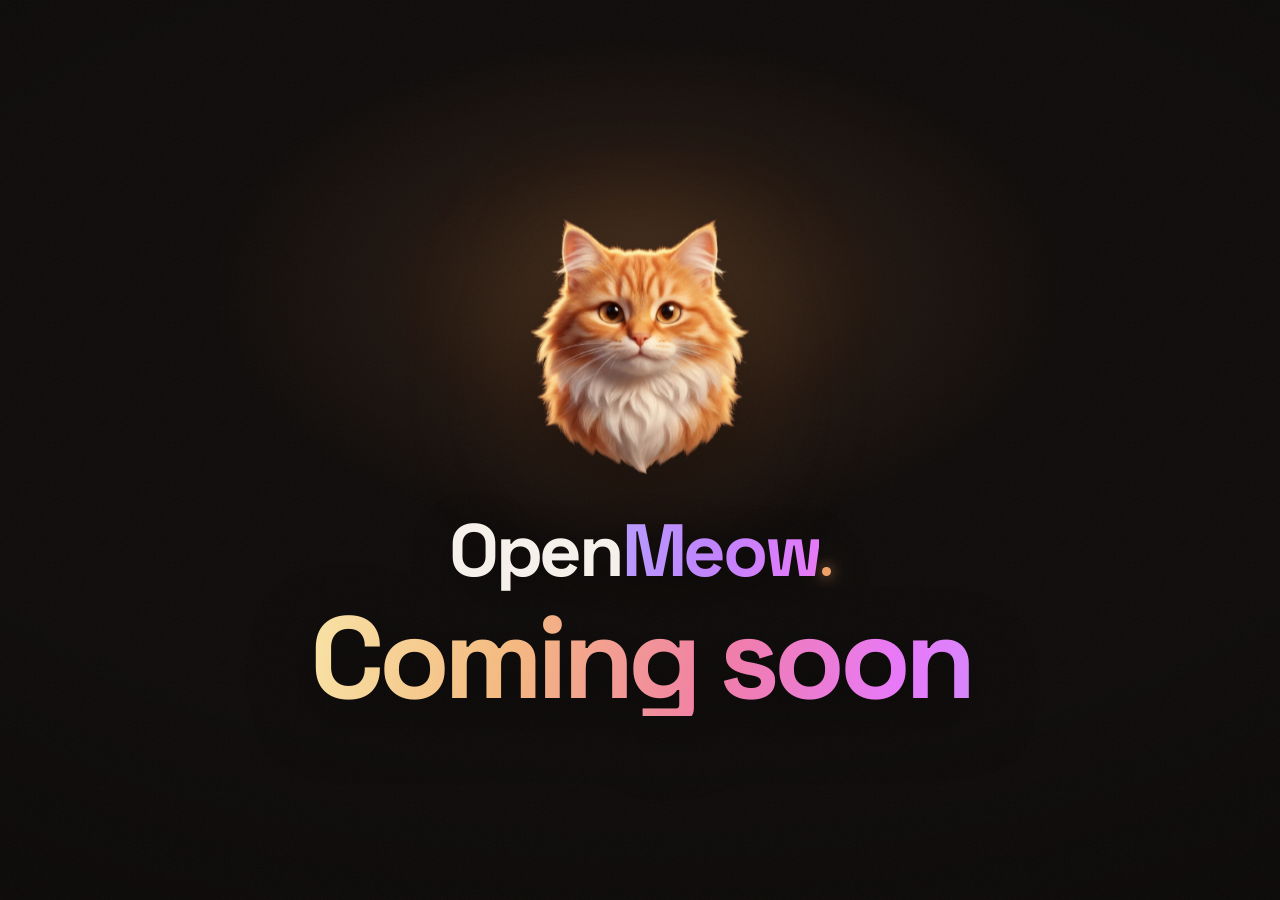
==== commit ff0963cd: "Put openmeow.io back to Coming soon Restore the July coming-soon homepage (ec5c6c6) without its emai" ====
--- a/index.html
+++ b/index.html
@@ -1,170 +1,181 @@
 <!DOCTYPE html>
 <html lang="en">
 <head>
-<meta charset="utf-8"><meta name="viewport" content="width=device-width, initial-scale=1, viewport-fit=cover">
-<title>OpenMeow — Tools for work you can inspect</title>
-<meta name="description" content="Explore a world of agents, skills and workflows. Create with /dontgaslightme, question with Gellphant, coordinate with Subtle Lasagne.">
-<link rel="canonical" href="https://openmeow.io/"><meta name="theme-color" content="#f3f4f0">
-<link rel="icon" href="cat.webp" type="image/webp">
-<link rel="preconnect" href="https://fonts.googleapis.com"><link rel="preconnect" href="https://fonts.gstatic.com" crossorigin>
-<link href="https://fonts.googleapis.com/css2?family=Barlow+Condensed:wght@500;600;700&family=DM+Sans:wght@400;500;600;700&display=swap" rel="stylesheet">
-<link rel="stylesheet" href="world.css">
-<link rel="stylesheet" href="world-scroll.css">
-<link rel="stylesheet" href="world-demos.css">
-<link rel="stylesheet" href="world-studio.css">
+<meta charset="UTF-8" />
+<meta name="viewport" content="width=device-width, initial-scale=1.0" />
+<title>OpenMeow — See your agents work. Coming soon.</title>
+<meta name="description" content="OpenMeow is the open visual monitoring layer for AI agents. Every process registers as a cat. Coming soon." />
+<meta property="og:title" content="OpenMeow — Coming soon" />
+<meta property="og:description" content="See your agents work. Every AI process registers as a cat." />
+<meta property="og:image" content="https://openmeow.io/og.jpg" />
+<meta property="og:image:width" content="1200" />
+<meta property="og:image:height" content="630" />
+<meta property="og:url" content="https://openmeow.io/" />
+<meta name="twitter:card" content="summary_large_image" />
+<meta name="twitter:image" content="https://openmeow.io/og.jpg" />
+<meta name="theme-color" content="#0E0B0A" />
+<link rel="icon" type="image/svg+xml" href="data:image/svg+xml;utf8,<svg xmlns='http://www.w3.org/2000/svg' viewBox='0 0 100 100'><circle cx='50' cy='54' r='30' fill='%23F0A16A'/><path d='M25 34 L30 12 L46 28 Z M75 34 L70 12 L54 28 Z' fill='%23F0A16A'/><circle cx='40' cy='52' r='4' fill='%231a1210'/><circle cx='60' cy='52' r='4' fill='%231a1210'/></svg>" />
+<link rel="preconnect" href="https://fonts.googleapis.com" />
+<link rel="preconnect" href="https://fonts.gstatic.com" crossorigin />
+<link href="https://fonts.googleapis.com/css2?family=Space+Grotesk:wght@700&display=swap" rel="stylesheet" />
+<style>
+  :root {
+    --bg: #0E0B0A;
+    --text: #F5F0EA;
+    --muted: #A5988C;
+    --line: rgba(255,236,214,.14);
+    --display: 'Space Grotesk', system-ui, -apple-system, sans-serif;
+    --sans: -apple-system, system-ui, 'Segoe UI', sans-serif;
+  }
+  * { margin: 0; padding: 0; box-sizing: border-box; }
+  html, body { height: 100%; overscroll-behavior: none; }
+  body {
+    background: var(--bg);
+    color: var(--text);
+    font-family: var(--sans);
+    overflow-x: hidden;
+    -webkit-font-smoothing: antialiased;
+  }
+  .glow {
+    position: fixed; inset: 0; z-index: 0; pointer-events: none;
+    background:
+      radial-gradient(48% 40% at 50% 32%, rgba(255,168,92,.20) 0%, rgba(255,140,70,.07) 40%, transparent 70%),
+      radial-gradient(120% 90% at 50% 40%, transparent 46%, rgba(4,3,2,.55) 100%);
+  }
+  .grain { position: fixed; inset: 0; z-index: 1; pointer-events: none; opacity: .05;
+    background-image: url("data:image/svg+xml,%3Csvg xmlns='http://www.w3.org/2000/svg' width='120' height='120'%3E%3Cfilter id='n'%3E%3CfeTurbulence type='fractalNoise' baseFrequency='0.9' numOctaves='2'/%3E%3C/filter%3E%3Crect width='100%25' height='100%25' filter='url(%23n)'/%3E%3C/svg%3E"); }
+  .wrap {
+    position: relative; z-index: 2;
+    min-height: 100svh;
+    display: flex; flex-direction: column;
+    align-items: center; justify-content: center;
+    text-align: center; padding: 40px 22px 72px;
+  }
+  .cat {
+    width: min(340px, 60vw);
+    aspect-ratio: 1 / 1;
+    object-fit: contain;
+    will-change: transform;
+    animation: float 7s ease-in-out infinite;
+    filter: drop-shadow(0 26px 40px rgba(0,0,0,.5)) drop-shadow(0 0 60px rgba(255,150,80,.18));
+    margin-bottom: 0;
+  }
+  @keyframes float { 0%,100% { transform: translateY(0); } 50% { transform: translateY(-12px); } }
+  .wordmark {
+    font-family: var(--display); font-weight: 700;
+    font-size: clamp(28px, 6.4vw, 74px);
+    letter-spacing: -0.045em; line-height: 1;
+    margin-top: 2px; user-select: none;
+    display: flex; align-items: baseline; justify-content: center;
+    filter: drop-shadow(0 10px 20px rgba(0,0,0,.45));
+  }
+  .wordmark .open { color: var(--text); }
+  .wordmark .meow {
+    background: linear-gradient(100deg, #B79CFF 0%, #C084FC 46%, #E879F9 100%);
+    -webkit-background-clip: text; background-clip: text;
+    -webkit-text-fill-color: transparent; color: transparent;
+  }
+  .wordmark::after {
+    content: ''; align-self: baseline;
+    width: 0.12em; height: 0.12em; margin-left: 0.04em;
+    border-radius: 50%;
+    background: #F0A16A;
+    box-shadow: 0 0 14px rgba(240,161,106,.85), 0 0 30px rgba(240,161,106,.4);
+    animation: dotPulse 3.2s ease-in-out infinite;
+  }
+  @keyframes dotPulse { 0%,100% { opacity: .9; } 50% { opacity: .45; } }
+  .coming {
+    font-family: var(--display); font-weight: 700;
+    font-size: clamp(40px, 10vw, 116px);
+    letter-spacing: -0.05em; line-height: 0.98;
+    white-space: nowrap; margin-top: 14px;
+    background: linear-gradient(102deg, #F8E3A6 0%, #F4B980 26%, #F07EA6 52%, #E879F9 74%, #B79CFF 100%);
+    background-size: 120% 100%;
+    -webkit-background-clip: text; background-clip: text;
+    -webkit-text-fill-color: transparent; color: transparent;
+    animation: sheen 9s ease-in-out infinite;
+    filter: drop-shadow(0 16px 30px rgba(0,0,0,.5));
+  }
+  @keyframes sheen { 0%,100% { background-position: 0% 0; } 50% { background-position: 100% 0; } }
+  .notify {
+    margin-top: 30px;
+    display: flex; align-items: center; gap: 6px;
+    width: min(430px, 92vw);
+    padding: 6px 6px 6px 4px;
+    border: 1px solid var(--line);
+    border-radius: 999px;
+    background: rgba(255,246,236,.04);
+    backdrop-filter: blur(6px);
+    transition: border-color .25s ease, box-shadow .25s ease;
+  }
+  .notify:focus-within { border-color: rgba(224,140,220,.5); box-shadow: 0 0 0 4px rgba(200,120,240,.10); }
+  .notify input {
+    flex: 1; min-width: 0;
+    background: transparent; border: 0; outline: 0;
+    color: var(--text); font-size: 16px; font-family: var(--sans);
+    padding: 12px 16px;
+  }
+  .notify input::placeholder { color: var(--muted); }
+  .notify button {
+    flex: none; cursor: pointer; border: 0;
+    font-family: var(--display); font-weight: 700; font-size: 15px;
+    letter-spacing: -0.01em; color: #fff;
+    padding: 12px 22px; border-radius: 999px;
+    background: linear-gradient(135deg, #C084FC 0%, #9333EA 100%);
+    box-shadow: 0 6px 18px rgba(147,51,234,.4);
+    transition: transform .15s ease, box-shadow .2s ease, opacity .2s ease;
+  }
+  .notify button:hover { transform: translateY(-1px); box-shadow: 0 8px 22px rgba(147,51,234,.5); }
+  .notify button:active { transform: translateY(0); }
+  .notify button:disabled { opacity: .6; cursor: default; transform: none; }
+  .status { min-height: 20px; margin-top: 14px; font-size: 14px; color: var(--muted); }
+  .status.ok { color: #86EFAC; }
+  .status.err { color: #FCA5A5; }
+  @media (orientation: landscape) and (max-height: 560px) {
+    .wrap { padding: 16px 22px 22px; }
+    .cat { width: min(150px, 34vh); animation: none; margin-bottom: 2px; }
+    .wordmark { font-size: clamp(24px, 3.8vw, 40px); }
+    .coming { font-size: clamp(32px, 5.6vw, 56px); margin-top: 8px; }
+    .notify { margin-top: 14px; }
+  }
+  @media (prefers-reduced-motion: reduce) {
+    .cat, .coming, .wordmark::after { animation: none; }
+  }
+</style>
 </head>
 <body>
-<a class="skip" href="#main">Skip to the world</a>
-<header class="site-header">
-<a class="brand" href="#arrival" aria-label="OpenMeow home"><img src="cat.webp" width="44" height="44" alt=""><span>Open<span class="brand-meow">Meow</span><span class="brand-dot">.</span></span></a>
-<span class="preview-label" id="journey-location">Explore tools & readiness</span>
-<div class="header-actions"><a href="#directory" aria-label="Find a capability"><span class="find-long">Find a capability</span><span class="find-short" aria-hidden="true">Find tools</span> <span aria-hidden="true">↗</span></a><button id="motion-toggle" type="button" hidden aria-pressed="false">Pause motion</button></div>
-</header>
-<div class="journey-progress" aria-hidden="true"><span></span></div>
-<nav class="room-nav" aria-label="Rooms in the OpenMeow world">
-<span class="nav-heading">The studio</span>
-<button class="building-toggle" id="building-toggle" type="button" aria-haspopup="dialog" aria-label="Open building map" aria-controls="building-map" hidden><span class="floor-icon" aria-hidden="true"><i></i><i></i><i></i><i></i><i></i><i></i></span><span><span class="map-long">Building map</span><span class="map-short">Map</span> <span id="floor-readout">↗</span></span></button>
-<span class="nav-group">Get started</span><a href="#arrival" data-room="arrival" aria-current="location"><span class="room-symbol"><svg viewBox="0 0 24 24" fill="none" stroke="currentColor" stroke-width="1.6" stroke-linecap="round" stroke-linejoin="round" aria-hidden="true"><path d="m4 11 8-7 8 7v9H4Z"/><path d="M9 20v-7h6v7"/></svg></span><span>Start here</span><span class="nav-arrow" aria-hidden="true">↗</span></a><a href="#directory" data-room="lobby"><span class="room-symbol"><svg viewBox="0 0 24 24" fill="none" stroke="currentColor" stroke-width="1.6" stroke-linecap="round" stroke-linejoin="round" aria-hidden="true"><circle cx="10" cy="10" r="6"/><path d="m15 15 6 6"/></svg></span><span>All tools</span><span class="nav-arrow" aria-hidden="true">↗</span></a><span class="nav-group">Make progress</span><a href="#operations" data-room="operations"><span class="room-symbol"><svg viewBox="0 0 24 24" fill="none" stroke="currentColor" stroke-width="1.6" stroke-linecap="round" stroke-linejoin="round" aria-hidden="true"><rect x="4" y="6" width="16" height="15" rx="3"/><path d="M8 6V3h8v3M4 12h16M10 12v3h4v-3"/></svg></span><span>Plan &amp; fund</span><span class="nav-arrow" aria-hidden="true">↗</span></a><a href="#mission-control" data-room="mission-control"><span class="room-symbol"><svg viewBox="0 0 24 24" fill="none" stroke="currentColor" stroke-width="1.6" stroke-linecap="round" stroke-linejoin="round" aria-hidden="true"><circle cx="12" cy="12" r="3"/><circle cx="4" cy="4" r="2"/><circle cx="20" cy="4" r="2"/><circle cx="12" cy="21" r="2"/><path d="m6 6 4 4m8-4-4 4m-2 5v4"/></svg></span><span>Coordinate agents</span><span class="nav-arrow" aria-hidden="true">↗</span></a><a href="#workshop" data-room="workshop"><span class="room-symbol"><svg viewBox="0 0 24 24" fill="none" stroke="currentColor" stroke-width="1.6" stroke-linecap="round" stroke-linejoin="round" aria-hidden="true"><path d="m12 3 9 5-9 5-9-5Zm-9 5v10l9 5 9-5V8M12 13v10"/></svg></span><span>Build an agent</span><span class="nav-arrow" aria-hidden="true">↗</span></a><a href="#creation" data-room="creation"><span class="room-symbol"><svg viewBox="0 0 24 24" fill="none" stroke="currentColor" stroke-width="1.6" stroke-linecap="round" stroke-linejoin="round" aria-hidden="true"><path d="M4 4h16v16H4Z M4 15l5-5 5 5 3-3 3 3"/><circle cx="15" cy="8" r="1"/></svg></span><span>Create &amp; edit</span><span class="nav-arrow" aria-hidden="true">↗</span></a><span class="nav-group">Keep it honest</span><a href="#gellphant" data-room="gellphant"><span class="room-symbol"><svg viewBox="0 0 24 24" fill="none" stroke="currentColor" stroke-width="1.6" stroke-linecap="round" stroke-linejoin="round" aria-hidden="true"><path d="m12 2 9 4v6c0 5-9 10-9 10S3 17 3 12V6Z M12 7v6m0 3v1"/></svg></span><span>Check the work</span><span class="nav-arrow" aria-hidden="true">↗</span></a><a href="#research" data-room="research"><span class="room-symbol"><svg viewBox="0 0 24 24" fill="none" stroke="currentColor" stroke-width="1.6" stroke-linecap="round" stroke-linejoin="round" aria-hidden="true"><circle cx="12" cy="12" r="3"/><ellipse cx="12" cy="12" rx="11" ry="5" transform="rotate(-45 12 12)"/><ellipse cx="12" cy="12" rx="11" ry="5" transform="rotate(45 12 12)"/></svg></span><span>Find &amp; resume</span><span class="nav-arrow" aria-hidden="true">↗</span></a><a href="#observatory" data-room="observatory"><span class="room-symbol"><svg viewBox="0 0 24 24" fill="none" stroke="currentColor" stroke-width="1.6" stroke-linecap="round" stroke-linejoin="round" aria-hidden="true"><path d="M2 12s4-7 10-7 10 7 10 7-4 7-10 7S2 12 2 12Z"/><circle cx="12" cy="12" r="3"/></svg></span><span>Track results</span><span class="nav-arrow" aria-hidden="true">↗</span></a>
-</nav>
-<dialog id="building-map" aria-labelledby="map-title">
-<div class="map-header"><div><p class="eyebrow">One connected world</p><h2 id="map-title">Choose a floor.</h2></div><button id="map-close" type="button" aria-label="Close building map" autofocus>Close <span aria-hidden="true">×</span></button></div>
-<div class="map-body"><div class="map-elevation"><div class="map-building"><img data-src="media/world/arrival-landscape.png" width="1672" height="941" alt="The OpenMeow building, with its six levels from ground to rooftop."><div class="map-floor-light" aria-hidden="true"></div></div><p class="map-caption">Eight rooms. Take your own route.</p></div><div class="map-stops"><div class="map-stop" data-floor="R"><span class="stop-code">R</span><div><p>See the whole picture</p><a href="#observatory">The observatory <span aria-hidden="true">↗</span></a></div></div><div class="map-stop" data-floor="04"><span class="stop-code">04</span><div><p>Keep the thread</p><a href="#research">Research &amp; memory <span aria-hidden="true">↗</span></a></div></div><div class="map-stop" data-floor="03"><span class="stop-code">03</span><div><p>Ask the harder question</p><a href="#gellphant">Gellphant review chamber <span aria-hidden="true">↗</span></a></div></div><div class="map-stop" data-floor="02"><span class="stop-code">02</span><div><p>Make something useful</p><a href="#creation">Creation studios <span aria-hidden="true">↗</span></a></div></div><div class="map-stop" data-floor="01"><span class="stop-code">01</span><div><p>Bring the team together</p><a href="#mission-control">Mission control <span aria-hidden="true">↗</span></a><a href="#workshop">Agent &amp; plugin workshop <span aria-hidden="true">↗</span></a></div></div><div class="map-stop" data-floor="G"><span class="stop-code">G</span><div><p>Find your direction</p><a href="#lobby">Lobby &amp; concierge <span aria-hidden="true">↗</span></a><a href="#operations">Operations &amp; funding <span aria-hidden="true">↗</span></a></div></div></div></div>
-</dialog>
-<main id="main" tabindex="-1">
-<section id="arrival" class="arrival scene-section" aria-labelledby="arrival-title" tabindex="-1">
-<div class="arrival-art scene-art"><picture><source media="(max-width: 700px) and (orientation: portrait)" srcset="media/world/arrival-portrait.png" width="941" height="1672"><img src="media/world/arrival-landscape.png" width="1672" height="941" alt="A contemporary miniature headquarters with five inhabited floors and a glazed rooftop observatory." fetchpriority="high" decoding="async"></picture></div>
-<div class="arrival-copy"><h1 id="arrival-title">Less busywork.<br>More done.</h1><p class="intro">Tools for your AI agent. Make slides, challenge a plan, or pick up where you left off.</p><div class="arrival-routes" aria-label="Choose what you want to do"><a href="#creation"><strong>Make slides</strong><span>Editable decks, linked sources</span></a><a href="#gellphant"><strong>Check an answer</strong><span>Evidence, gaps, next checks</span></a><a href="#mission-control"><strong>Coordinate agents</strong><span>Clear tasks and review points</span></a><a href="#operations"><strong>Plan funding</strong><span>Shortlist supplied opportunities</span></a><a href="#research"><strong>Find previous work</strong><span>Conversations, files, next steps</span></a><a href="#cap-31"><strong>Review a visual</strong><span>Mark exactly what to change</span></a></div><a class="primary-link" href="#directory">Browse all tools</a><p class="readiness-intro">Explore examples here. Tools run in their own local setup; some are still in development.</p></div>
-<div class="arrival-footer"><span>A studio for useful work</span><span class="scroll-invitation"><i aria-hidden="true"></i> Scroll to enter the world ↓</span></div>
-</section>
-<section id="lobby" class="room scene-section " aria-labelledby="lobby-title" tabindex="-1"><div class="room-stage">
-<div class="room-heading"><span class="room-symbol"><svg viewBox="0 0 24 24" fill="none" stroke="currentColor" stroke-width="1.6" stroke-linecap="round" stroke-linejoin="round" aria-hidden="true"><circle cx="10" cy="10" r="6"/><path d="m15 15 6 6"/></svg></span><span>All tools</span></div>
-<div class="room-body"><div class="room-copy"><p class="product-name">The OpenMeow tool navigator</p><h2 id="lobby-title">What do you want done?</h2><p class="product-summary">Choose a goal. Find the tool, its output and its current readiness.</p><a class="room-tool-link" href="#tools-lobby">View tools &amp; setup</a><div class="room-features"><p class="sr-only">What you can do</p><ul><li><details><summary>Browse by purpose</summary><p>Eight rooms organize the work you want to do.</p></details></li><li><details><summary>Compare capabilities</summary><p>See what each tool takes in and produces.</p></details></li><li><details><summary>Check readiness</summary><p>Read the setup and development status before adopting.</p></details></li></ul></div><div class="room-benefit"><span>The payoff</span><p>Spend less time decoding project names and more time choosing a useful workflow.</p></div><a class="text-link" href="#directory">Find a capability <span aria-hidden="true">↗</span></a><details class="room-readiness"><summary>What works today <span aria-hidden="true">+</span></summary><p><strong>What works today</strong>Browse by outcome, search tools and compare readiness here.</p><p><strong>Still being developed</strong>Launching tools directly from the website.</p></details></div>
-<div class="room-visual"><div class="scene-art compact-room-art"><picture><source media="(max-width: 700px) and (orientation: portrait)" srcset="media/world/lobby-portrait.png" width="941" height="1672"><img src="media/world/lobby-landscape.png" width="1672" height="941" alt="An orange cat concierge matches a visitor&#39;s brief to a capability and hands over a starter folder." loading="lazy" decoding="async"></picture><div class="window-frame" aria-hidden="true"></div><div class="scene-label" aria-hidden="true">Lobby &amp; concierge <span>Ground</span></div></div><div class="demo-track" data-demo-track><div class="demo-pin"><div class="scene-art demo-room-context"><picture><source media="(max-width: 700px) and (orientation: portrait)" srcset="media/world/lobby-portrait.png" width="941" height="1672"><img src="media/world/lobby-landscape.png" width="1672" height="941" alt="An orange cat concierge matches a visitor&#39;s brief to a capability and hands over a starter folder." loading="lazy" decoding="async"></picture><div class="window-frame" aria-hidden="true"></div><div class="scene-label" aria-hidden="true">Lobby &amp; concierge <span>Ground</span></div></div>
-    <div class="demo-topline"><span><i aria-hidden="true"></i> Tool navigator</span><span>Illustrative example</span></div>
-    <div class="demo-surface demo-lobby" id="lobby-demo" data-demo="lobby" data-step="2" aria-hidden="true"><svg class="work-wires " viewBox="0 0 600 240" preserveAspectRatio="none" aria-hidden="true"><path d="M155 120H230V44H340" pathLength="1"/><path d="M230 120H340" pathLength="1"/><path d="M230 120V198H340" pathLength="1"/></svg>
-    <div class="work-card goal-card"><span class="work-label">Your goal</span><strong>An editable deck</strong><p>Sources + chart data</p></div>
-    <div class="route-options"><div>Coordinate agents <span>Subtle Lasagne</span></div><div class="matched-route">Create a presentation <span>/dontgaslightme</span></div><div>Challenge a claim <span>Gellphant</span></div></div>
-    <div class="demo-outcome"><span class="demo-chip good">Matched to your goal</span><strong>/dontgaslightme</strong><span>Editable slides · source links · revision receipts</span></div></div>
-    <div class="demo-controls" hidden><div class="demo-steps" role="group" aria-label="The OpenMeow tool navigator example steps"><button type="button" data-demo-step="0" aria-pressed="false" aria-controls="lobby-demo lobby-demo-caption">Your goal</button><button type="button" data-demo-step="1" aria-pressed="false" aria-controls="lobby-demo lobby-demo-caption">Find a match</button><button type="button" data-demo-step="2" aria-pressed="true" aria-controls="lobby-demo lobby-demo-caption">Know the next step</button></div><button class="demo-play" type="button" data-demo-play aria-label="Play The OpenMeow tool navigator example"><span aria-hidden="true">▷</span> Play</button></div>
-    <p class="demo-caption" id="lobby-demo-caption">Read the feature brief, expected output and current setup status.</p>
-    <span class="demo-announcement sr-only" role="status" aria-live="polite"></span>
-  </div></div></div></div>
-<div class="room-exit"><span class="room-scroll-note" aria-hidden="true">Scroll to see the work unfold <span>↓</span></span>
-<a class="next-room" href="#operations">Next · Operations &amp; funding <span aria-hidden="true">↓</span></a>
-</div></div></section><section id="operations" class="room scene-section " aria-labelledby="operations-title" tabindex="-1"><div class="room-stage">
-<div class="room-heading"><span class="room-symbol"><svg viewBox="0 0 24 24" fill="none" stroke="currentColor" stroke-width="1.6" stroke-linecap="round" stroke-linejoin="round" aria-hidden="true"><rect x="4" y="6" width="16" height="15" rx="3"/><path d="M8 6V3h8v3M4 12h16M10 12v3h4v-3"/></svg></span><span>Plan &amp; fund</span></div>
-<div class="room-body"><div class="room-copy"><p class="product-name">FundMeMeow + Founder Ops</p><h2 id="operations-title">Find your next funding move.</h2><p class="product-summary">Turn supplied funding opportunities into a shortlist. Prepare the next decision with its blockers in view.</p><a class="room-tool-link" href="#tools-operations">View tools &amp; setup</a><div class="room-features"><p class="sr-only">What you can do</p><ul><li><details><summary>Triage opportunities</summary><p>Track intent, deadlines, preparation and reasons to defer.</p></details></li><li><details><summary>Expose blockers</summary><p>Keep missing prerequisites beside the opportunity.</p></details></li><li><details><summary>Prepare decisions</summary><p>Capture options, assumptions, next actions and review points.</p></details></li></ul></div><div class="room-benefit"><span>The payoff</span><p>Focus preparation on the next feasible opportunity and keep the reason for each decision.</p></div><a class="text-link" href="#cap-1">Explore the workflows <span aria-hidden="true">↗</span></a><details class="room-readiness"><summary>What works today <span aria-hidden="true">+</span></summary><p><strong>What works today</strong>Local decision and funding pilots; intake correction components.</p><p><strong>Still being developed</strong>Connected opportunity discovery, independent review and background intake.</p></details></div>
-<div class="room-visual"><div class="scene-art compact-room-art"><picture><source media="(max-width: 700px) and (orientation: portrait)" srcset="media/world/operations-portrait.png" width="941" height="1672"><img src="media/world/operations-landscape.png" width="1672" height="941" alt="Two orange cats compare opportunity cards with a checklist and place a selected option into a calendar." loading="lazy" decoding="async"></picture><div class="window-frame" aria-hidden="true"></div><div class="scene-label" aria-hidden="true">Operations &amp; funding <span>Ground</span></div></div><div class="demo-track" data-demo-track><div class="demo-pin"><div class="scene-art demo-room-context"><picture><source media="(max-width: 700px) and (orientation: portrait)" srcset="media/world/operations-portrait.png" width="941" height="1672"><img src="media/world/operations-landscape.png" width="1672" height="941" alt="Two orange cats compare opportunity cards with a checklist and place a selected option into a calendar." loading="lazy" decoding="async"></picture><div class="window-frame" aria-hidden="true"></div><div class="scene-label" aria-hidden="true">Operations &amp; funding <span>Ground</span></div></div>
-    <div class="demo-topline"><span><i aria-hidden="true"></i> FundMeMeow</span><span>Illustrative example</span></div>
-    <div class="demo-surface demo-operations" id="operations-demo" data-demo="operations" data-step="2" aria-hidden="true"><div class="funding-list">
-    <div class="funding-row funding-ready"><span class="rank">02</span><div><strong>Seed programme</strong><small>Due in 18 days · Intent</small></div><span class="demo-chip good">Ready to prepare</span></div>
-    <div class="funding-row funding-blocked"><span class="rank">01</span><div><strong>Partner programme</strong><small>Due in 7 days · Considering</small></div><span class="demo-chip warn">Letter missing</span></div>
-    <div class="funding-row funding-deferred"><span class="rank">03</span><div><strong>Expansion programme</strong><small>Due in 42 days · Deferred</small></div><span class="demo-chip ">Revisit next cycle</span></div>
-    </div><div class="funding-check"><span class="demo-chip good">Preparation check</span><span>Seed prerequisites complete</span><span class="blocker-note">Partner letter still needed</span></div>
-    <div class="demo-outcome"><span class="demo-chip good">Next action</span><strong>Prepare the seed application</strong><span>Request the partner letter in parallel.</span></div></div>
-    <div class="demo-controls" hidden><div class="demo-steps" role="group" aria-label="FundMeMeow + Founder Ops example steps"><button type="button" data-demo-step="0" aria-pressed="false" aria-controls="operations-demo operations-demo-caption">Bring opportunities</button><button type="button" data-demo-step="1" aria-pressed="false" aria-controls="operations-demo operations-demo-caption">Check the blockers</button><button type="button" data-demo-step="2" aria-pressed="true" aria-controls="operations-demo operations-demo-caption">Choose the action</button></div><button class="demo-play" type="button" data-demo-play aria-label="Play FundMeMeow + Founder Ops example"><span aria-hidden="true">▷</span> Play</button></div>
-    <p class="demo-caption" id="operations-demo-caption">Prioritize the seed application. Keep the blocked opportunity visible and request its missing letter.</p>
-    <span class="demo-announcement sr-only" role="status" aria-live="polite"></span>
-  </div></div></div></div>
-<div class="room-exit"><span class="room-scroll-note" aria-hidden="true">Scroll to see the work unfold <span>↓</span></span>
-<a class="next-room" href="#mission-control">Next · Mission control <span aria-hidden="true">↓</span></a>
-</div></div></section><section id="mission-control" class="room scene-section " aria-labelledby="mission-control-title" tabindex="-1"><div class="room-stage">
-<div class="room-heading"><span class="room-symbol"><svg viewBox="0 0 24 24" fill="none" stroke="currentColor" stroke-width="1.6" stroke-linecap="round" stroke-linejoin="round" aria-hidden="true"><circle cx="12" cy="12" r="3"/><circle cx="4" cy="4" r="2"/><circle cx="20" cy="4" r="2"/><circle cx="12" cy="21" r="2"/><path d="m6 6 4 4m8-4-4 4m-2 5v4"/></svg></span><span>Coordinate agents</span></div>
-<div class="room-body"><div class="room-copy"><p class="product-name">Subtle Lasagne</p><h2 id="mission-control-title">Give every agent a clear job.</h2><p class="product-summary">Give specialists clear assignments. Track dependencies and bring their results back for review.</p><a class="room-tool-link" href="#tools-mission-control">View tools &amp; setup</a><div class="room-features"><p class="sr-only">What you can do</p><ul><li><details><summary>Define the work</summary><p>Give each specialist a task, context and expected return.</p></details></li><li><details><summary>Coordinate dependencies</summary><p>Distinguish ready work from tasks waiting on an input.</p></details></li><li><details><summary>Review the returns</summary><p>Bring artifacts back to a shared checkpoint before continuing.</p></details></li></ul></div><div class="room-benefit"><span>The payoff</span><p>Reduce repeated briefing and make ownership, dependencies and review easier to follow.</p></div><a class="text-link" href="#cap-4">Explore Subtle Lasagne <span aria-hidden="true">↗</span></a><details class="room-readiness"><summary>What works today <span aria-hidden="true">+</span></summary><p><strong>What works today</strong>Workflow preparation, task contracts and source execution components.</p><p><strong>Still being developed</strong>A single qualified runtime joining the separate branches.</p></details></div>
-<div class="room-visual"><div class="scene-art compact-room-art"><picture><source media="(max-width: 700px) and (orientation: portrait)" srcset="media/world/mission-control-portrait.png" width="941" height="1672"><img src="media/world/mission-control-landscape.png" width="1672" height="941" alt="Three orange cats route a brief into specialist tasks, with an amber paused task and a review checkpoint." loading="lazy" decoding="async"></picture><div class="window-frame" aria-hidden="true"></div><div class="scene-label" aria-hidden="true">Mission control <span>Level 01</span></div></div><div class="demo-track" data-demo-track><div class="demo-pin"><div class="scene-art demo-room-context"><picture><source media="(max-width: 700px) and (orientation: portrait)" srcset="media/world/mission-control-portrait.png" width="941" height="1672"><img src="media/world/mission-control-landscape.png" width="1672" height="941" alt="Three orange cats route a brief into specialist tasks, with an amber paused task and a review checkpoint." loading="lazy" decoding="async"></picture><div class="window-frame" aria-hidden="true"></div><div class="scene-label" aria-hidden="true">Mission control <span>Level 01</span></div></div>
-    <div class="demo-topline"><span><i aria-hidden="true"></i> Subtle Lasagne</span><span>Illustrative example</span></div>
-    <div class="demo-surface demo-mission-control" id="mission-control-demo" data-demo="mission-control" data-step="2" aria-hidden="true"><svg class="work-wires " viewBox="0 0 600 240" preserveAspectRatio="none" aria-hidden="true"><path d="M152 117H230V47H345" pathLength="1"/><path d="M230 117H345" pathLength="1"/><path d="M230 117V191H345" pathLength="1"/></svg>
-    <div class="work-card brief-card"><span class="work-label">Shared brief</span><strong>A sourced deck</strong><p>Editable chart required</p></div>
-    <div class="specialists"><div class="specialist researcher"><span>Research specialist</span><strong>Gather source notes</strong><span class="demo-chip good">Bounded assignment</span></div><div class="specialist designer"><span>Layout specialist</span><strong>Draft the slide structure</strong><span class="demo-chip good">Bounded assignment</span></div><div class="specialist blocked"><span>Chart specialist</span><strong>Waiting for source data</strong><span class="demo-chip warn">Blocked</span></div></div>
-    <div class="return-packet"><span class="demo-chip good">Human checkpoint</span><strong>2 returns ready for review</strong><span>Source notes + layout draft</span></div></div>
-    <div class="demo-controls" hidden><div class="demo-steps" role="group" aria-label="Subtle Lasagne example steps"><button type="button" data-demo-step="0" aria-pressed="false" aria-controls="mission-control-demo mission-control-demo-caption">Save the brief</button><button type="button" data-demo-step="1" aria-pressed="false" aria-controls="mission-control-demo mission-control-demo-caption">Route the tasks</button><button type="button" data-demo-step="2" aria-pressed="true" aria-controls="mission-control-demo mission-control-demo-caption">Review the returns</button></div><button class="demo-play" type="button" data-demo-play aria-label="Play Subtle Lasagne example"><span aria-hidden="true">▷</span> Play</button></div>
-    <p class="demo-caption" id="mission-control-demo-caption">Collect the source notes and layout draft at a review checkpoint. The blocked task stays visible.</p>
-    <span class="demo-announcement sr-only" role="status" aria-live="polite"></span>
-  </div></div></div></div>
-<div class="room-exit"><span class="room-scroll-note" aria-hidden="true">Scroll to see the work unfold <span>↓</span></span>
-<a class="next-room" href="#workshop">Next · Agent &amp; plugin workshop <span aria-hidden="true">↓</span></a>
-</div></div></section><section id="workshop" class="room scene-section " aria-labelledby="workshop-title" tabindex="-1"><div class="room-stage">
-<div class="room-heading"><span class="room-symbol"><svg viewBox="0 0 24 24" fill="none" stroke="currentColor" stroke-width="1.6" stroke-linecap="round" stroke-linejoin="round" aria-hidden="true"><path d="m12 3 9 5-9 5-9-5Zm-9 5v10l9 5 9-5V8M12 13v10"/></svg></span><span>Build an agent</span></div>
-<div class="room-body"><div class="room-copy"><p class="product-name">Agent Mint + reusable skills</p><h2 id="workshop-title">Build an agent with boundaries.</h2><p class="product-summary">Turn a brief into an agent handoff: inputs, permissions, skills and expected results.</p><a class="room-tool-link" href="#tools-workshop">View tools &amp; setup</a><div class="room-features"><p class="sr-only">What you can do</p><ul><li><details><summary>Define the contract</summary><p>Specify the role, source files, allowed writes and verifier.</p></details></li><li><details><summary>Reuse the method</summary><p>Attach skills for browser work, visual review or artifact creation.</p></details></li><li><details><summary>Prepare the handoff</summary><p>Lint packets and compile briefs for a chosen agent runtime.</p></details></li></ul></div><div class="room-benefit"><span>The payoff</span><p>Give a worker a clear job and give its reviewer a concrete result to check.</p></div><a class="text-link" href="#cap-8">Explore Agent Mint <span aria-hidden="true">↗</span></a><details class="room-readiness"><summary>What works today <span aria-hidden="true">+</span></summary><p><strong>What works today</strong>Reusable skills, bounded Agent Mint and repository-discovery pilots.</p><p><strong>Still being developed</strong>One-click installation and broad runtime qualification.</p></details></div>
-<div class="room-visual"><div class="scene-art compact-room-art"><picture><source media="(max-width: 700px) and (orientation: portrait)" srcset="media/world/workshop-portrait.png" width="941" height="1672"><img src="media/world/workshop-landscape.png" width="1672" height="941" alt="Orange cats compare a role brief and skill cards while fitting a matching connector into a capability kit." loading="lazy" decoding="async"></picture><div class="window-frame" aria-hidden="true"></div><div class="scene-label" aria-hidden="true">Agent &amp; plugin workshop <span>Level 01</span></div></div><div class="demo-track" data-demo-track><div class="demo-pin"><div class="scene-art demo-room-context"><picture><source media="(max-width: 700px) and (orientation: portrait)" srcset="media/world/workshop-portrait.png" width="941" height="1672"><img src="media/world/workshop-landscape.png" width="1672" height="941" alt="Orange cats compare a role brief and skill cards while fitting a matching connector into a capability kit." loading="lazy" decoding="async"></picture><div class="window-frame" aria-hidden="true"></div><div class="scene-label" aria-hidden="true">Agent &amp; plugin workshop <span>Level 01</span></div></div>
-    <div class="demo-topline"><span><i aria-hidden="true"></i> Agent Mint</span><span>Illustrative example</span></div>
-    <div class="demo-surface demo-workshop" id="workshop-demo" data-demo="workshop" data-step="2" aria-hidden="true"><div class="contract-parts"><div class="work-card part-role"><span class="work-label">01 · Role</span><strong>Review specialist</strong><p>Read: draft + sources</p></div><div class="work-card part-skill"><span class="work-label">02 · Method</span><strong>Evidence review skill</strong><p>Compare claims and support</p></div><div class="work-card part-return"><span class="work-label">03 · Return</span><strong>Review report</strong><p>Write: review.md only</p></div></div>
-    <div class="contract-kit"><span class="work-label">Delegation packet</span><strong>Role + inputs + boundaries + return</strong><div class="kit-slots"><i></i><i></i><i></i></div><span class="demo-chip warn">Release authority stays with the owner</span></div>
-    <div class="demo-outcome"><span class="demo-chip good">Ready to hand off</span><strong>Compiled brief for your runtime</strong><span>Agent Mint prepares the contract; your runtime runs the worker.</span></div></div>
-    <div class="demo-controls" hidden><div class="demo-steps" role="group" aria-label="Agent Mint + reusable skills example steps"><button type="button" data-demo-step="0" aria-pressed="false" aria-controls="workshop-demo workshop-demo-caption">Define the job</button><button type="button" data-demo-step="1" aria-pressed="false" aria-controls="workshop-demo workshop-demo-caption">Fit the pieces</button><button type="button" data-demo-step="2" aria-pressed="true" aria-controls="workshop-demo workshop-demo-caption">Compile the packet</button></div><button class="demo-play" type="button" data-demo-play aria-label="Play Agent Mint + reusable skills example"><span aria-hidden="true">▷</span> Play</button></div>
-    <p class="demo-caption" id="workshop-demo-caption">Return a reusable delegation packet for the chosen runtime. Agent Mint prepares it; the runtime runs it.</p>
-    <span class="demo-announcement sr-only" role="status" aria-live="polite"></span>
-  </div></div></div></div>
-<div class="room-exit"><span class="room-scroll-note" aria-hidden="true">Scroll to see the work unfold <span>↓</span></span>
-<a class="next-room" href="#creation">Next · Creation studios <span aria-hidden="true">↓</span></a>
-</div></div></section><section id="creation" class="room scene-section " aria-labelledby="creation-title" tabindex="-1"><div class="room-stage">
-<div class="room-heading"><span class="room-symbol"><svg viewBox="0 0 24 24" fill="none" stroke="currentColor" stroke-width="1.6" stroke-linecap="round" stroke-linejoin="round" aria-hidden="true"><path d="M4 4h16v16H4Z M4 15l5-5 5 5 3-3 3 3"/><circle cx="15" cy="8" r="1"/></svg></span><span>Create &amp; edit</span></div>
-<div class="room-body"><div class="room-copy"><p class="product-name">/dontgaslightme</p><h2 id="creation-title">Make slides you can actually edit.</h2><p class="product-summary">Create source-linked presentations with editable text, charts and diagrams.</p><a class="room-tool-link" href="#tools-creation">View tools &amp; setup</a><div class="room-features"><p class="sr-only">What you can do</p><ul><li><details><summary>Keep elements editable</summary><p>Work with slide structure, text, charts and diagram layers.</p></details></li><li><details><summary>Link claims to sources</summary><p>Carry evidence references alongside the artifact.</p></details></li><li><details><summary>Verify the revision</summary><p>Record version-bound edits with render and reopen receipts.</p></details></li></ul></div><div class="room-benefit"><span>The payoff</span><p>Revise the deck without rebuilding a flattened image, and inspect the evidence behind a change.</p></div><a class="text-link" href="#cap-10">Explore /dontgaslightme <span aria-hidden="true">↗</span></a><details class="room-readiness"><summary>What works today <span aria-hidden="true">+</span></summary><p><strong>What works today</strong>Source creation pipelines; recorded native-composition and visual-repair pilots.</p><p><strong>Still being developed</strong>Portable native rebuild, provider acceptance and production rendering.</p></details></div>
-<div class="room-visual"><div class="scene-art compact-room-art"><picture><source media="(max-width: 700px) and (orientation: portrait)" srcset="media/world/creation-portrait.png" width="941" height="1672"><img src="media/world/creation-landscape.png" width="1672" height="941" alt="Orange cats assemble separate presentation layers and connect the resulting slide to source cards." loading="lazy" decoding="async"></picture><div class="window-frame" aria-hidden="true"></div><div class="scene-label" aria-hidden="true">Creation studios <span>Level 02</span></div></div><div class="demo-track" data-demo-track><div class="demo-pin"><div class="scene-art demo-room-context"><picture><source media="(max-width: 700px) and (orientation: portrait)" srcset="media/world/creation-portrait.png" width="941" height="1672"><img src="media/world/creation-landscape.png" width="1672" height="941" alt="Orange cats assemble separate presentation layers and connect the resulting slide to source cards." loading="lazy" decoding="async"></picture><div class="window-frame" aria-hidden="true"></div><div class="scene-label" aria-hidden="true">Creation studios <span>Level 02</span></div></div>
-    <div class="demo-topline"><span><i aria-hidden="true"></i> /dontgaslightme</span><span>Illustrative example</span></div>
-    <div class="demo-surface demo-creation" id="creation-demo" data-demo="creation" data-step="2" aria-hidden="true"><div class="slide-stage"><div class="slide-paper"><span class="slide-page">01 / 05</span></div><div class="slide-layer layer-text"><span class="layer-label">Editable text</span><strong>A clearer next step</strong><span class="slide-subtitle">A source-led proposal</span></div><div class="slide-layer layer-chart"><span class="layer-label">Editable chart</span><div class="chart-bars"><i></i><i></i><i></i><i></i></div></div><div class="slide-layer layer-diagram"><span class="layer-label">Editable diagram</span><div class="diagram-nodes"><i>Source</i><b>→</b><i>Action</i><b>→</b><i>Result</i></div></div></div>
-    <div class="slide-receipt"><span class="work-label">Revision receipt</span><strong>Version 02 → 03</strong><p>Source note linked<br>Render recorded<br>Reopen recorded</p><span class="demo-chip good">Illustrative receipt</span></div></div>
-    <div class="demo-controls" hidden><div class="demo-steps" role="group" aria-label="/dontgaslightme example steps"><button type="button" data-demo-step="0" aria-pressed="false" aria-controls="creation-demo creation-demo-caption">Bring the sources</button><button type="button" data-demo-step="1" aria-pressed="false" aria-controls="creation-demo creation-demo-caption">Assemble editable layers</button><button type="button" data-demo-step="2" aria-pressed="true" aria-controls="creation-demo creation-demo-caption">Inspect the revision</button></div><button class="demo-play" type="button" data-demo-play aria-label="Play /dontgaslightme example"><span aria-hidden="true">▷</span> Play</button></div>
-    <p class="demo-caption" id="creation-demo-caption">The example slide keeps its source reference and version receipt. Live provider and user-deck qualification remain in progress.</p>
-    <span class="demo-announcement sr-only" role="status" aria-live="polite"></span>
-  </div></div></div></div>
-<div class="room-exit"><span class="room-scroll-note" aria-hidden="true">Scroll to see the work unfold <span>↓</span></span>
-<a class="next-room" href="#gellphant">Next · Gellphant review chamber <span aria-hidden="true">↓</span></a>
-</div></div></section><section id="gellphant" class="room scene-section " aria-labelledby="gellphant-title" tabindex="-1"><div class="room-stage">
-<div class="room-heading"><span class="room-symbol"><svg viewBox="0 0 24 24" fill="none" stroke="currentColor" stroke-width="1.6" stroke-linecap="round" stroke-linejoin="round" aria-hidden="true"><path d="m12 2 9 4v6c0 5-9 10-9 10S3 17 3 12V6Z M12 7v6m0 3v1"/></svg></span><span>Check the work</span></div>
-<div class="room-body"><div class="room-copy"><p class="product-name">Gellphant</p><h2 id="gellphant-title">Does that answer hold up?</h2><p class="product-summary">Question confident answers. Surface missing evidence, shaky assumptions and fake fixes.</p><a class="room-tool-link" href="#tools-gellphant">View tools &amp; setup</a><div class="room-features"><p class="sr-only">What you can do</p><ul><li><details><summary>Challenge agreement</summary><p>Ask what would disprove the recommendation.</p></details></li><li><details><summary>Inspect fake fixes</summary><p>Review placeholders, swallowed errors and weakened assertions.</p></details></li><li><details><summary>Make gaps visible</summary><p>Separate evidence, assumptions and work still to verify.</p></details></li></ul></div><div class="room-benefit"><span>The payoff</span><p>Get a specific challenge and a verification next step before relying on a confident answer.</p></div><a class="text-link" href="#cap-15">Meet Gellphant <span aria-hidden="true">↗</span></a><details class="room-readiness"><summary>What works today <span aria-hidden="true">+</span></summary><p><strong>What works today</strong>Claim-to-trace checks, evidence modules and review preparation.</p><p><strong>Still being developed</strong>Live workflow integration and semantic claim validation.</p></details></div>
-<div class="room-visual"><div class="scene-art compact-room-art"><picture><source media="(max-width: 700px) and (orientation: portrait)" srcset="media/world/gellphant-portrait.png" width="941" height="1672"><img src="media/world/gellphant-landscape.png" width="1672" height="941" alt="Gellphant points to source evidence while an orange cat presents a more ambitious chart on a tablet." loading="lazy" decoding="async"></picture><div class="window-frame" aria-hidden="true"></div><div class="scene-label" aria-hidden="true">Gellphant review chamber <span>Level 03</span></div></div><div class="demo-track" data-demo-track><div class="demo-pin"><div class="scene-art demo-room-context"><picture><source media="(max-width: 700px) and (orientation: portrait)" srcset="media/world/gellphant-portrait.png" width="941" height="1672"><img src="media/world/gellphant-landscape.png" width="1672" height="941" alt="Gellphant points to source evidence while an orange cat presents a more ambitious chart on a tablet." loading="lazy" decoding="async"></picture><div class="window-frame" aria-hidden="true"></div><div class="scene-label" aria-hidden="true">Gellphant review chamber <span>Level 03</span></div></div>
-    <div class="demo-topline"><span><i aria-hidden="true"></i> Gellphant</span><span>Illustrative example</span></div>
-    <div class="demo-surface demo-gellphant" id="gellphant-demo" data-demo="gellphant" data-step="2" aria-hidden="true"><div class="work-card claim-card"><span class="work-label">Agent claim</span><strong>“Ready to ship.”</strong><p>All edge cases handled.</p><div class="claim-confidence">Confident conclusion <span>✓</span></div></div>
-    <div class="work-card evidence-card"><span class="work-label">Actual evidence</span><strong>Happy path only</strong><code>assert True</code><p>Failure-case receipt: missing</p></div>
-    <div class="review-line"><span></span><i>Compare</i><span></span></div>
-    <div class="gellphant-stamp">HOLD THE CLAIM</div><div class="review-result"><strong>Test the failure case.</strong><span>Replace the always-true assertion. Keep the broader claim unverified.</span></div></div>
-    <div class="demo-controls" hidden><div class="demo-steps" role="group" aria-label="Gellphant example steps"><button type="button" data-demo-step="0" aria-pressed="false" aria-controls="gellphant-demo gellphant-demo-caption">Read the claim</button><button type="button" data-demo-step="1" aria-pressed="false" aria-controls="gellphant-demo gellphant-demo-caption">Compare the evidence</button><button type="button" data-demo-step="2" aria-pressed="true" aria-controls="gellphant-demo gellphant-demo-caption">Hold the conclusion</button></div><button class="demo-play" type="button" data-demo-play aria-label="Play Gellphant example"><span aria-hidden="true">▷</span> Play</button></div>
-    <p class="demo-caption" id="gellphant-demo-caption">Gellphant asks for a meaningful failure-case check. A passing happy path does not support the broader claim.</p>
-    <span class="demo-announcement sr-only" role="status" aria-live="polite"></span>
-  </div></div></div></div>
-<div class="room-exit"><span class="room-scroll-note" aria-hidden="true">Scroll to see the work unfold <span>↓</span></span>
-<a class="next-room" href="#research">Next · Research &amp; memory <span aria-hidden="true">↓</span></a>
-</div></div></section><section id="research" class="room scene-section " aria-labelledby="research-title" tabindex="-1"><div class="room-stage">
-<div class="room-heading"><span class="room-symbol"><svg viewBox="0 0 24 24" fill="none" stroke="currentColor" stroke-width="1.6" stroke-linecap="round" stroke-linejoin="round" aria-hidden="true"><circle cx="12" cy="12" r="3"/><ellipse cx="12" cy="12" rx="11" ry="5" transform="rotate(-45 12 12)"/><ellipse cx="12" cy="12" rx="11" ry="5" transform="rotate(45 12 12)"/></svg></span><span>Find &amp; resume</span></div>
-<div class="room-body"><div class="room-copy"><p class="product-name">Durable Research + HISS</p><h2 id="research-title">Find it. Pick up where you left off.</h2><p class="product-summary">Keep sources, open questions and decisions together. Carry the context into your next session.</p><a class="room-tool-link" href="#tools-research">View tools &amp; setup</a><div class="room-features"><p class="sr-only">What you can do</p><ul><li><details><summary>Trace the retrieval</summary><p>See the strategy and references behind a retrieved result.</p></details></li><li><details><summary>Keep source links</summary><p>Connect notes and conclusions to the material used.</p></details></li><li><details><summary>Carry the state forward</summary><p>Package the current task, artifacts, authority and next step.</p></details></li></ul></div><div class="room-benefit"><span>The payoff</span><p>Avoid rebuilding the story from chat fragments when another agent or session takes over.</p></div><a class="text-link" href="#cap-19">Explore HISS <span aria-hidden="true">↗</span></a><details class="room-readiness"><summary>What works today <span aria-hidden="true">+</span></summary><p><strong>What works today</strong>Retrieval components, local research pilots and portable handoffs.</p><p><strong>Still being developed</strong>Connected-provider acceptance and broader retrieval evaluation.</p></details></div>
-<div class="room-visual"><div class="scene-art compact-room-art"><picture><source media="(max-width: 700px) and (orientation: portrait)" srcset="media/world/research-portrait.png" width="941" height="1672"><img src="media/world/research-landscape.png" width="1672" height="941" alt="Orange cats follow linked source cards and retrieve the matching handoff folder from a contemporary archive." loading="lazy" decoding="async"></picture><div class="window-frame" aria-hidden="true"></div><div class="scene-label" aria-hidden="true">Research &amp; memory <span>Level 04</span></div></div><div class="demo-track" data-demo-track><div class="demo-pin"><div class="scene-art demo-room-context"><picture><source media="(max-width: 700px) and (orientation: portrait)" srcset="media/world/research-portrait.png" width="941" height="1672"><img src="media/world/research-landscape.png" width="1672" height="941" alt="Orange cats follow linked source cards and retrieve the matching handoff folder from a contemporary archive." loading="lazy" decoding="async"></picture><div class="window-frame" aria-hidden="true"></div><div class="scene-label" aria-hidden="true">Research &amp; memory <span>Level 04</span></div></div>
-    <div class="demo-topline"><span><i aria-hidden="true"></i> Durable Research</span><span>Illustrative example</span></div>
-    <div class="demo-surface demo-research" id="research-demo" data-demo="research" data-step="2" aria-hidden="true"><svg class="work-wires " viewBox="0 0 600 240" preserveAspectRatio="none" aria-hidden="true"><path d="M154 120H250V55H345" pathLength="1"/><path d="M250 120V150H345" pathLength="1"/></svg>
-    <div class="work-card question-card"><span class="work-label">Question</span><strong>Why was it paused?</strong><p>Chart revision</p></div>
-    <div class="source-stack"><div class="work-card source-note"><span class="work-label">Retrieved reference</span><strong>Source note</strong><p>Chart data not yet supplied</p></div><div class="work-card decision-note"><span class="work-label">Decision record</span><strong>Keep the draft on hold</strong><p>Pending the missing input</p></div></div>
-    <div class="handoff-folder"><span class="folder-tab">Portable handoff</span><strong>Resume from the current state</strong><div><span>Draft + sources</span><span>Open question</span><span>Next authorized action</span></div></div></div>
-    <div class="demo-controls" hidden><div class="demo-steps" role="group" aria-label="Durable Research + HISS example steps"><button type="button" data-demo-step="0" aria-pressed="false" aria-controls="research-demo research-demo-caption">Ask a question</button><button type="button" data-demo-step="1" aria-pressed="false" aria-controls="research-demo research-demo-caption">Follow the references</button><button type="button" data-demo-step="2" aria-pressed="true" aria-controls="research-demo research-demo-caption">Resume the work</button></div><button class="demo-play" type="button" data-demo-play aria-label="Play Durable Research + HISS example"><span aria-hidden="true">▷</span> Play</button></div>
-    <p class="demo-caption" id="research-demo-caption">The handoff contains the draft, the missing input and the next authorized action.</p>
-    <span class="demo-announcement sr-only" role="status" aria-live="polite"></span>
-  </div></div></div></div>
-<div class="room-exit"><span class="room-scroll-note" aria-hidden="true">Scroll to see the work unfold <span>↓</span></span>
-<a class="next-room" href="#observatory">Next · The observatory <span aria-hidden="true">↓</span></a>
-</div></div></section><section id="observatory" class="room scene-section night" aria-labelledby="observatory-title" tabindex="-1"><div class="room-stage">
-<div class="room-heading"><span class="room-symbol"><svg viewBox="0 0 24 24" fill="none" stroke="currentColor" stroke-width="1.6" stroke-linecap="round" stroke-linejoin="round" aria-hidden="true"><path d="M2 12s4-7 10-7 10 7 10 7-4 7-10 7S2 12 2 12Z"/><circle cx="12" cy="12" r="3"/></svg></span><span>Track results</span></div>
-<div class="room-body"><div class="room-copy"><p class="product-name">OpenMeow + Agent Run Ledger</p><h2 id="observatory-title">See what your agents actually did.</h2><p class="product-summary">Follow agent activity, costs and exceptions. Find the saved output behind a completion claim.</p><a class="room-tool-link" href="#tools-observatory">View tools &amp; setup</a><div class="room-features"><p class="sr-only">What you can do</p><ul><li><details><summary>Follow activity</summary><p>Connect task events and returns to the work they belong to.</p></details></li><li><details><summary>Inspect cost and exceptions</summary><p>See accounting records and work that needs attention.</p></details></li><li><details><summary>Locate the output</summary><p>Find the recorded result path and supporting receipt.</p></details></li></ul></div><div class="room-benefit"><span>The payoff</span><p>Answer what ran, where the output is and which completion claims still need a receipt.</p></div><a class="text-link" href="#cap-22">Explore OpenMeow <span aria-hidden="true">↗</span></a><details class="room-readiness"><summary>What works today <span aria-hidden="true">+</span></summary><p><strong>What works today</strong>Recorded-run discovery, source observability and benchmark code.</p><p><strong>Still being developed</strong>One connected live view and representative routing results.</p></details></div>
-<div class="room-visual"><div class="scene-art compact-room-art"><picture><source media="(max-width: 700px) and (orientation: portrait)" srcset="media/world/observatory-portrait.png" width="941" height="1672"><img src="media/world/observatory-landscape.png" width="1672" height="941" alt="Orange cats inspect an agent run timeline, an amber exception and a corresponding receipt in a glass rooftop observatory." loading="lazy" decoding="async"></picture><div class="window-frame" aria-hidden="true"></div><div class="scene-label" aria-hidden="true">The observatory <span>Roof</span></div></div><div class="demo-track" data-demo-track><div class="demo-pin"><div class="scene-art demo-room-context"><picture><source media="(max-width: 700px) and (orientation: portrait)" srcset="media/world/observatory-portrait.png" width="941" height="1672"><img src="media/world/observatory-landscape.png" width="1672" height="941" alt="Orange cats inspect an agent run timeline, an amber exception and a corresponding receipt in a glass rooftop observatory." loading="lazy" decoding="async"></picture><div class="window-frame" aria-hidden="true"></div><div class="scene-label" aria-hidden="true">The observatory <span>Roof</span></div></div>
-    <div class="demo-topline"><span><i aria-hidden="true"></i> OpenMeow</span><span>Illustrative example</span></div>
-    <div class="demo-surface demo-observatory" id="observatory-demo" data-demo="observatory" data-step="2" aria-hidden="true"><div class="run-events"><div class="event-track"><i></i><i></i><i></i><i></i></div><div class="run-row"><span class="run-dot"></span><div><strong>Research run</strong><small>Completed · output recorded</small></div><span class="demo-chip good">Receipt found</span></div><div class="run-row exception"><span class="run-dot"></span><div><strong>Render run</strong><small>Reported complete · reopen evidence absent</small></div><span class="demo-chip warn">Check required</span></div></div>
-    <div class="run-receipt"><span class="work-label">Recorded output</span><strong>source-notes.md</strong><span>Worker · machine · result path</span><p>Cost record attached to the run</p></div><div class="demo-outcome"><span class="demo-chip warn">Attention needed</span><strong>Find the missing reopen receipt</strong><span>A completion event is only part of the record.</span></div></div>
-    <div class="demo-controls" hidden><div class="demo-steps" role="group" aria-label="OpenMeow + Agent Run Ledger example steps"><button type="button" data-demo-step="0" aria-pressed="false" aria-controls="observatory-demo observatory-demo-caption">Follow the events</button><button type="button" data-demo-step="1" aria-pressed="false" aria-controls="observatory-demo observatory-demo-caption">Check the receipts</button><button type="button" data-demo-step="2" aria-pressed="true" aria-controls="observatory-demo observatory-demo-caption">Find what needs attention</button></div><button class="demo-play" type="button" data-demo-play aria-label="Play OpenMeow + Agent Run Ledger example"><span aria-hidden="true">▷</span> Play</button></div>
-    <p class="demo-caption" id="observatory-demo-caption">Open the recorded output and follow up on the missing render evidence. This is illustrative telemetry.</p>
-    <span class="demo-announcement sr-only" role="status" aria-live="polite"></span>
-  </div></div></div></div>
-<div class="room-exit"><span class="room-scroll-note" aria-hidden="true">Scroll to see the work unfold <span>↓</span></span>
-<a class="next-room" href="#directory">Explore the capability index <span aria-hidden="true">↓</span></a>
-</div></div></section>
-<section class="shared-layers" aria-labelledby="shared-title"><p class="eyebrow">Across every room</p><h2 id="shared-title">Keep the context.<br>Keep the evidence.</h2><p>These layers connect the work, wherever you start.</p><div class="shared-grid"><a href="#cap-24"><strong>Continuity</strong><span>Find past operations and check for changed context.</span></a><a href="#cap-15"><strong>Gellphant evidence</strong><span>Compare what an agent claims with what was recorded.</span></a><a href="#cap-23"><strong>Run Ledger</strong><span>Find the run, its machine and its saved outputs.</span></a><a href="#cap-20"><strong>Portable Handoffs</strong><span>Carry files and next steps into another session.</span></a></div></section>
-<section id="directory" class="directory" aria-labelledby="directory-title" tabindex="-1">
-<div class="directory-intro"><p class="eyebrow">Choose your own route</p><h2 id="directory-title">What are you<br>working on?</h2><p>Find the output you need. Check what works and what needs setup. This catalog does not launch tools; public installation links are not available yet.</p></div>
-<div class="status-guide"><div><span class="cap-status" data-stage="working">Working component</span><p>Implemented in a source project or local tool. Setup is required; this website does not run it.</p></div><div><span class="cap-status" data-stage="pilot">Tested pilot</span><p>A bounded workflow has recorded test or run evidence. Broader integration is still being developed.</p></div><div><span class="cap-status" data-stage="development">In development</span><p>Design, prototype or unqualified integration. Not presented as ready to use.</p></div></div><p class="catalog-date">Catalog updated October 25, 2026; readiness uses dated source evidence. Recorded tests describe a specific scope; they are not a guarantee of production readiness.</p><div class="search-control" hidden><label for="capability-search">Search capabilities</label><input id="capability-search" type="search" placeholder="Try presentations, funding or review…" autocomplete="off"><div class="catalog-filters"><label>Status<select id="status-filter"><option value="">All stages</option><option value="working">Working component</option><option value="pilot">Tested pilot</option><option value="development">In development</option></select></label><label>Room<select id="room-filter"><option value="">All rooms</option><option value="lobby">Find your tool</option><option value="operations">Operations</option><option value="mission-control">Mission Control</option><option value="workshop">Workshop</option><option value="creation">Creation Studio</option><option value="gellphant">Gellphant Review</option><option value="research">Research</option><option value="observatory">Observatory</option></select></label></div><p id="search-status" role="status">35 capabilities</p></div>
-<div class="capability-list">
-<section class="room-catalog" id="tools-operations" aria-labelledby="tools-operations-title"><h3 id="tools-operations-title">Operations</h3><article id="cap-1" tabindex="-1" class="capability" data-capability="cap-1"><div><p class="cap-type">Workflow</p><h4>FundMeMeow</h4></div><div class="cap-description"><p>Prioritize supplied funding opportunities by deadlines, requirements and blockers.</p><p class="tool-output"><strong>You get</strong> A prioritized funding plan with visible blockers.</p></div><div class="cap-action"><span class="cap-status" data-stage="pilot">Tested pilot</span><a href="#operations">Visit room ↗</a></div><details class="cap-details"><summary>Features &amp; readiness <span aria-hidden="true">+</span></summary><div class="brief-content"><dl><dt>You bring</dt><dd>A supplied list of funding opportunities, deadlines and preparation requirements.</dd><dt>You get</dt><dd>Triaged opportunity states, visible prerequisites, deferral reasons and a preparation shortlist.</dd></dl><ul><li><strong>Triage opportunities</strong><span>Track intent, deadlines, preparation and reasons to defer.</span></li><li><strong>Expose blockers</strong><span>Keep missing prerequisites beside the opportunity.</span></li></ul><div class="brief-benefit"><strong>Why it helps</strong><p>Focus preparation on the next feasible opportunity and keep the reason for each decision.</p></div><div class="brief-setup"><strong>Current setup</strong><p><strong>What works today</strong> Compare supplied opportunities, eligibility assumptions and cash scenarios.</p><p><strong>Still being developed</strong> Broader funding-source connections and general onboarding.</p></div></div></details></article><article id="cap-2" tabindex="-1" class="capability" data-capability="cap-2"><div><p class="cap-type">Workflow</p><h4>Founder Ops</h4></div><div class="cap-description"><p>Decision memos, weekly briefs, meeting preparation and follow-up routines.</p><p class="tool-output"><strong>You get</strong> A decision packet with options, assumptions and a next test.</p></div><div class="cap-action"><span class="cap-status" data-stage="pilot">Tested pilot</span><a href="#operations">Visit room ↗</a></div><details class="cap-details"><summary>Features &amp; readiness <span aria-hidden="true">+</span></summary><div class="brief-content"><dl><dt>You bring</dt><dd>Existing tasks, memory records and a decision to evaluate.</dd><dt>You get</dt><dd>A source-linked weekly brief or a decision packet with options, assumptions and review criteria.</dd></dl><ul><li><strong>Weekly brief</strong><span>Collect open tasks, recorded solutions and corrections from local files.</span></li><li><strong>Decision packet</strong><span>Prepare generator, verifier and reviser prompts for a bounded decision.</span></li><li><strong>Action policy</strong><span>Classify proposed actions as autonomous, approval-required or blocked.</span></li></ul><div class="brief-benefit"><strong>Why it helps</strong><p>Make the next review easier to prepare and keep the assumptions behind a decision visible.</p></div><div class="brief-setup"><strong>Current setup</strong><p><strong>What works today</strong> Keep accepted decision revisions and flag stale evidence in a local decision workspace.</p><p><strong>Still being developed</strong> Audience challenge packets prepare review; actual model or human review must still happen.</p></div></div></details></article><article id="cap-26" tabindex="-1" class="capability" data-capability="cap-26"><div><p class="cap-type">Routing component</p><h4>Intake Review</h4></div><div class="cap-description"><p>Review where incoming material belongs and correct the destination.</p><p class="tool-output"><strong>You get</strong> A reviewed destination with the original proposal preserved.</p></div><div class="cap-action"><span class="cap-status" data-stage="working">Working component</span><a href="#operations">Visit room ↗</a></div><details class="cap-details"><summary>Setup &amp; readiness <span aria-hidden="true">+</span></summary><div class="brief-content brief-readiness"><div><strong>What works today</strong><p>Managed copies, review states and transactional destination corrections exist.</p></div><div><strong>Still being developed</strong><p>Integrated portal qualification; oversized-file hashing gaps in the organizer.</p></div></div></details></article><article id="cap-30" tabindex="-1" class="capability" data-capability="cap-30"><div><p class="cap-type">Planned workflow</p><h4>Background Intake</h4></div><div class="cap-description"><p>Capture incoming material and prepare a digest for later review.</p><p class="tool-output"><strong>You get</strong> A planned review queue and digest.</p></div><div class="cap-action"><span class="cap-status" data-stage="development">In development</span><a href="#operations">Visit room ↗</a></div><details class="cap-details"><summary>Setup &amp; readiness <span aria-hidden="true">+</span></summary><div class="brief-content brief-readiness"><div><strong>What works today</strong><p>An asynchronous intake and hypothesis workflow is specified.</p></div><div><strong>Still being developed</strong><p>Watchers, background queues and overnight digests are not implemented by the specification.</p></div></div></details></article><article id="cap-35" tabindex="-1" class="capability" data-capability="cap-35"><div><p class="cap-type">Founder OS component</p><h4>Challenge My Plan</h4></div><div class="cap-description"><p>Prepare a structured challenge to your plan and validate the returned review.</p><p class="tool-output"><strong>You get</strong> A challenge packet with assumptions and a next test.</p></div><div class="cap-action"><span class="cap-status" data-stage="working">Working component</span><a href="#operations">Visit room ↗</a></div><details class="cap-details"><summary>Setup &amp; readiness <span aria-hidden="true">+</span></summary><div class="brief-content brief-readiness"><div><strong>What works today</strong><p>Phase 1 prepare/submit tools and a TASL validator exist on the gateway hardening branch.</p></div><div><strong>Still being developed</strong><p>Your agent must perform the review; hosted onboarding and unified Founder OS integration are unfinished.</p></div></div></details></article></section><section class="room-catalog" id="tools-mission-control" aria-labelledby="tools-mission-control-title"><h3 id="tools-mission-control-title">Mission Control</h3><article id="cap-4" tabindex="-1" class="capability" data-capability="cap-4"><div><p class="cap-type">Platform</p><h4>Subtle Lasagne</h4></div><div class="cap-description"><p>Design workflows and coordinate bounded specialist assignments and returns.</p><p class="tool-output"><strong>You get</strong> A workflow with explicit assignments and review checkpoints.</p></div><div class="cap-action"><span class="cap-status" data-stage="working">Working component</span><a href="#mission-control">Visit room ↗</a></div><details class="cap-details"><summary>Features &amp; readiness <span aria-hidden="true">+</span></summary><div class="brief-content"><dl><dt>You bring</dt><dd>A saved project brief and the context each specialist needs.</dd><dt>You get</dt><dd>Bounded assignments, dependency states, specialist returns and human checkpoints.</dd></dl><ul><li><strong>Define the work</strong><span>Give each specialist a task, context and expected return.</span></li><li><strong>Coordinate dependencies</strong><span>Distinguish ready work from tasks waiting on an input.</span></li><li><strong>Review the returns</strong><span>Bring artifacts back to a shared checkpoint before continuing.</span></li></ul><div class="brief-benefit"><strong>Why it helps</strong><p>Reduce repeated briefing and make ownership, dependencies and review easier to follow.</p></div><div class="brief-setup"><strong>Current setup</strong><p><strong>What works today</strong> Source components prepare workflows, task boundaries and inspectable artifacts.</p><p><strong>Still being developed</strong> Connecting the separate execution, review and creation layers into one qualified experience.</p></div></div></details></article><article id="cap-5" tabindex="-1" class="capability" data-capability="cap-5"><div><p class="cap-type">CLI</p><h4>agentctl</h4></div><div class="cap-description"><p>Inspect repository contracts and find dependency-ready mission tasks.</p><p class="tool-output"><strong>You get</strong> A task list grounded in repository contracts.</p></div><div class="cap-action"><span class="cap-status" data-stage="working">Working component</span><a href="#mission-control">Visit room ↗</a></div><details class="cap-details"><summary>Setup &amp; readiness <span aria-hidden="true">+</span></summary><div class="brief-content brief-readiness"><div><strong>What works today</strong><p>Inspect repository contracts and dependency-ready tasks.</p></div><div><strong>Still being developed</strong><p>General onboarding and integration with the room navigator.</p></div></div></details></article><article id="cap-6" tabindex="-1" class="capability" data-capability="cap-6"><div><p class="cap-type">Runtime component</p><h4>Sovereign Task Loop</h4></div><div class="cap-description"><p>Preserve tasks, checkpoints, human decisions and result artifacts.</p><p class="tool-output"><strong>You get</strong> A proposed resumable task history.</p></div><div class="cap-action"><span class="cap-status" data-stage="development">In development</span><a href="#mission-control">Visit room ↗</a></div><details class="cap-details"><summary>Setup &amp; readiness <span aria-hidden="true">+</span></summary><div class="brief-content brief-readiness"><div><strong>What works today</strong><p>Task-loop components preserve checkpoints and result records.</p></div><div><strong>Still being developed</strong><p>A qualified integrated runtime and portable setup.</p></div></div></details></article><article id="cap-7" tabindex="-1" class="capability" data-capability="cap-7"><div><p class="cap-type">Runtime component</p><h4>Voice Orchestrator</h4></div><div class="cap-description"><p>Supervise worker events, policy, cancellation and recovery.</p><p class="tool-output"><strong>You get</strong> Inspectable worker events and control boundaries.</p></div><div class="cap-action"><span class="cap-status" data-stage="working">Working component</span><a href="#mission-control">Visit room ↗</a></div><details class="cap-details"><summary>Setup &amp; readiness <span aria-hidden="true">+</span></summary><div class="brief-content brief-readiness"><div><strong>What works today</strong><p>Source runtime components handle worker events, cancellation and recovery.</p></div><div><strong>Still being developed</strong><p>Connecting and qualifying a chosen worker runtime.</p></div></div></details></article></section><section class="room-catalog" id="tools-workshop" aria-labelledby="tools-workshop-title"><h3 id="tools-workshop-title">Workshop</h3><article id="cap-8" tabindex="-1" class="capability" data-capability="cap-8"><div><p class="cap-type">Skill &amp; CLI</p><h4>Agent Mint</h4></div><div class="cap-description"><p>Prepare delegation contracts with inputs, authority and return requirements.</p><p class="tool-output"><strong>You get</strong> A scoped agent assignment you can inspect before execution.</p></div><div class="cap-action"><span class="cap-status" data-stage="pilot">Tested pilot</span><a href="#workshop">Visit room ↗</a></div><details class="cap-details"><summary>Features &amp; readiness <span aria-hidden="true">+</span></summary><div class="brief-content"><dl><dt>You bring</dt><dd>Role descriptions, source inputs, permitted writes and expected returns.</dd><dt>You get</dt><dd>Linted delegation packets and compiled briefs for a chosen runtime.</dd></dl><ul><li><strong>Define the contract</strong><span>Specify the role, source files, allowed writes and verifier.</span></li><li><strong>Reuse the method</strong><span>Attach skills for browser work, visual review or artifact creation.</span></li><li><strong>Prepare the handoff</strong><span>Lint packets and compile briefs for a chosen agent runtime.</span></li></ul><div class="brief-benefit"><strong>Why it helps</strong><p>Give a worker a clear job and give its reviewer a concrete result to check.</p></div><div class="brief-setup"><strong>Current setup</strong><p><strong>What works today</strong> Compile delegation packets with allowed inputs, writes and return contracts; a bounded read-only pilot is recorded.</p><p><strong>Still being developed</strong> Broader runtime admission and real-task evaluation.</p></div></div></details></article><article id="cap-9" tabindex="-1" class="capability" data-capability="cap-9"><div><p class="cap-type">Skills</p><h4>Skills library</h4></div><div class="cap-description"><p>Reusable methods for browser work, visual review and artifact production.</p><p class="tool-output"><strong>You get</strong> A repeatable method for a specific task.</p></div><div class="cap-action"><span class="cap-status" data-stage="working">Working component</span><a href="#workshop">Visit room ↗</a></div><details class="cap-details"><summary>Setup &amp; readiness <span aria-hidden="true">+</span></summary><div class="brief-content brief-readiness"><div><strong>What works today</strong><p>Reusable instructions for browser work, visual review and artifact production.</p></div><div><strong>Still being developed</strong><p>Consistent installation and qualification across hosts.</p></div></div></details></article><article id="cap-25" tabindex="-1" class="capability" data-capability="cap-25"><div><p class="cap-type">Discovery tool</p><h4>Repository Discovery</h4></div><div class="cap-description"><p>Find reusable code and skills by purpose, with source and coverage attached.</p><p class="tool-output"><strong>You get</strong> A searchable catalog with explicit missing-content labels.</p></div><div class="cap-action"><span class="cap-status" data-stage="pilot">Tested pilot</span><a href="#workshop">Visit room ↗</a></div><details class="cap-details"><summary>Setup &amp; readiness <span aria-hidden="true">+</span></summary><div class="brief-content brief-readiness"><div><strong>What works today</strong><p>A bounded read-only pilot searched two pinned repositories with recorded live acceptance.</p></div><div><strong>Still being developed</strong><p>Whole-estate parsing, held-out relevance and Windows qualification.</p></div></div></details></article></section><section class="room-catalog" id="tools-creation" aria-labelledby="tools-creation-title"><h3 id="tools-creation-title">Creation Studio</h3><article id="cap-10" tabindex="-1" class="capability" data-capability="cap-10"><div><p class="cap-type">Product</p><h4>/dontgaslightme</h4></div><div class="cap-description"><p>Create editable decks with evidence, version-bound edits and receipts.</p><p class="tool-output"><strong>You get</strong> An editable presentation with traceable revisions.</p></div><div class="cap-action"><span class="cap-status" data-stage="development">In development</span><a href="#creation">Visit room ↗</a></div><details class="cap-details"><summary>Features &amp; readiness <span aria-hidden="true">+</span></summary><div class="brief-content"><dl><dt>You bring</dt><dd>Source packages, a presentation brief and the deck version to revise.</dd><dt>You get</dt><dd>Structured deck proposals or version-bound edits with evidence and mutation receipts.</dd></dl><ul><li><strong>Keep elements editable</strong><span>Work with slide structure, text, charts and diagram layers.</span></li><li><strong>Link claims to sources</strong><span>Carry evidence references alongside the artifact.</span></li><li><strong>Verify the revision</strong><span>Record version-bound edits with render and reopen receipts.</span></li></ul><div class="brief-benefit"><strong>Why it helps</strong><p>Revise the deck without rebuilding a flattened image, and inspect the evidence behind a change.</p></div><div class="brief-setup"><strong>Current setup</strong><p><strong>What works today</strong> Source implementation supports governed deck creation and version-bound editing.</p><p><strong>Still being developed</strong> Live-provider and user-deck acceptance remain unfinished.</p></div></div></details></article><article id="cap-11" tabindex="-1" class="capability" data-capability="cap-11"><div><p class="cap-type">Integration</p><h4>EditMeow</h4></div><div class="cap-description"><p>Explore conversion from fixed graphics into editable elements.</p><p class="tool-output"><strong>You get</strong> Editable graphic elements for further revision.</p></div><div class="cap-action"><span class="cap-status" data-stage="development">In development</span><a href="#creation">Visit room ↗</a></div><details class="cap-details"><summary>Setup &amp; readiness <span aria-hidden="true">+</span></summary><div class="brief-content brief-readiness"><div><strong>What works today</strong><p>Source project explores turning fixed graphics into editable elements.</p></div><div><strong>Still being developed</strong><p>Reliable conversion quality and integrated setup.</p></div></div></details></article><article id="cap-12" tabindex="-1" class="capability" data-capability="cap-12"><div><p class="cap-type">3D workflow</p><h4>BlenderFleet</h4></div><div class="cap-description"><p>Build and measure 3D artifacts from sourced specifications.</p><p class="tool-output"><strong>You get</strong> A 3D candidate with measurements and provenance.</p></div><div class="cap-action"><span class="cap-status" data-stage="working">Working component</span><a href="#creation">Visit room ↗</a></div><details class="cap-details"><summary>Setup &amp; readiness <span aria-hidden="true">+</span></summary><div class="brief-content brief-readiness"><div><strong>What works today</strong><p>Source pipelines build and measure 3D candidates against specifications.</p></div><div><strong>Still being developed</strong><p>Scene-specific acceptance and qualified production rendering.</p></div></div></details></article><article id="cap-13" tabindex="-1" class="capability" data-capability="cap-13"><div><p class="cap-type">Workbench</p><h4>Visual Workflows</h4></div><div class="cap-description"><p>Review visual references and compose real text over generated imagery.</p><p class="tool-output"><strong>You get</strong> A reviewed visual candidate and a record of its revisions.</p></div><div class="cap-action"><span class="cap-status" data-stage="pilot">Tested pilot</span><a href="#creation">Visit room ↗</a></div><details class="cap-details"><summary>Setup &amp; readiness <span aria-hidden="true">+</span></summary><div class="brief-content brief-readiness"><div><strong>What works today</strong><p>Recorded external image review, targeted repair and rereview; patched native composition has worked.</p></div><div><strong>Still being developed</strong><p>Portable rebuild, native provider review and removal of mock approval paths.</p></div></div></details></article><article id="cap-14" tabindex="-1" class="capability" data-capability="cap-14"><div><p class="cap-type">Media workflow</p><h4>Ambient Loops</h4></div><div class="cap-description"><p>Produce atmospheric visuals, parallax and generative audio.</p><p class="tool-output"><strong>You get</strong> Media assets and production instructions.</p></div><div class="cap-action"><span class="cap-status" data-stage="working">Working component</span><a href="#creation">Visit room ↗</a></div><details class="cap-details"><summary>Setup &amp; readiness <span aria-hidden="true">+</span></summary><div class="brief-content brief-readiness"><div><strong>What works today</strong><p>Source workflows assemble atmospheric visuals, parallax and audio.</p></div><div><strong>Still being developed</strong><p>Repeatable packaging and broader media-runtime integration.</p></div></div></details></article><article id="cap-29" tabindex="-1" class="capability" data-capability="cap-29"><div><p class="cap-type">Media utility</p><h4>Guarded Rendering</h4></div><div class="cap-description"><p>Check resources before rendering and resume from verified frames.</p><p class="tool-output"><strong>You get</strong> Verified frames and explicit reasons a render cannot start.</p></div><div class="cap-action"><span class="cap-status" data-stage="development">In development</span><a href="#creation">Visit room ↗</a></div><details class="cap-details"><summary>Setup &amp; readiness <span aria-hidden="true">+</span></summary><div class="brief-content brief-readiness"><div><strong>What works today</strong><p>Memory gates, owned-process controls and frame validation have synthetic process evidence.</p></div><div><strong>Still being developed</strong><p>A qualified native GPU render on target hardware.</p></div></div></details></article><article id="cap-31" tabindex="-1" class="capability" data-capability="cap-31"><div><p class="cap-type">Local review app</p><h4>Review Desk</h4></div><div class="cap-description"><p>Mark images, arrange boards and prepare precise edit batches.</p><p class="tool-output"><strong>You get</strong> An edit brief tied to the exact image and your markings.</p></div><div class="cap-action"><span class="cap-status" data-stage="working">Working component</span><a href="#creation">Visit room ↗</a></div><details class="cap-details"><summary>Setup &amp; readiness <span aria-hidden="true">+</span></summary><div class="brief-content brief-readiness"><div><strong>What works today</strong><p>Local boards, image annotations, recoverable drafts and explicit feedback batches have recorded scoped QA.</p></div><div><strong>Still being developed</strong><p>Portable media setup, broader device testing and confirmed downstream agent completion.</p></div></div></details></article><article id="cap-32" tabindex="-1" class="capability" data-capability="cap-32"><div><p class="cap-type">Local comparison app</p><h4>Visual Lookbook</h4></div><div class="cap-description"><p>Compare image versions and keep feedback attached to the exact render.</p><p class="tool-output"><strong>You get</strong> Side-by-side versions with saved comments and selections.</p></div><div class="cap-action"><span class="cap-status" data-stage="working">Working component</span><a href="#creation">Visit room ↗</a></div><details class="cap-details"><summary>Setup &amp; readiness <span aria-hidden="true">+</span></summary><div class="brief-content brief-readiness"><div><strong>What works today</strong><p>Local comparison views, saved feedback and a synthetic demo are implemented.</p></div><div><strong>Still being developed</strong><p>A general collection importer; the existing adapter is project-specific.</p></div></div></details></article></section><section class="room-catalog" id="tools-gellphant" aria-labelledby="tools-gellphant-title"><h3 id="tools-gellphant-title">Gellphant Review</h3><article id="cap-15" tabindex="-1" class="capability" data-capability="cap-15"><div><p class="cap-type">Review agent</p><h4>Gellphant</h4></div><div class="cap-description"><p>Challenge unsupported claims, apparent compliance and weak verification.</p><p class="tool-output"><strong>You get</strong> A claim review with observed evidence, gaps and safer wording.</p></div><div class="cap-action"><span class="cap-status" data-stage="working">Working component</span><a href="#gellphant">Visit room ↗</a></div><details class="cap-details"><summary>Features &amp; readiness <span aria-hidden="true">+</span></summary><div class="brief-content"><dl><dt>You bring</dt><dd>A claim, plan or agent output and the evidence offered in support.</dd><dt>You get</dt><dd>Specific challenges, visible evidence gaps and verification questions.</dd></dl><ul><li><strong>Challenge agreement</strong><span>Ask what would disprove the recommendation.</span></li><li><strong>Inspect fake fixes</strong><span>Review placeholders, swallowed errors and weakened assertions.</span></li><li><strong>Make gaps visible</strong><span>Separate evidence, assumptions and work still to verify.</span></li></ul><div class="brief-benefit"><strong>Why it helps</strong><p>Get a specific challenge and a verification next step before relying on a confident answer.</p></div><div class="brief-setup"><strong>Current setup</strong><p><strong>What works today</strong> Compare completion claims with tool traces; distinguish missing or partial capture. Evidence-span and expiry modules also exist.</p><p><strong>Still being developed</strong> Connecting these modules to live workflows and evaluating factual claims. Evidence consistency is not proof of truth.</p></div></div></details></article><article id="cap-16" tabindex="-1" class="capability" data-capability="cap-16"><div><p class="cap-type">Review skill</p><h4>Take a Second Look</h4></div><div class="cap-description"><p>Review plans for omissions, failure paths and verification gaps.</p><p class="tool-output"><strong>You get</strong> A review brief with the cheapest useful next test.</p></div><div class="cap-action"><span class="cap-status" data-stage="working">Working component</span><a href="#gellphant">Visit room ↗</a></div><details class="cap-details"><summary>Setup &amp; readiness <span aria-hidden="true">+</span></summary><div class="brief-content brief-readiness"><div><strong>What works today</strong><p>Prepare adversarial questions, alternatives and verification gaps.</p></div><div><strong>Still being developed</strong><p>Connecting preparation to actual independent review and acceptance.</p></div></div></details></article><article id="cap-17" tabindex="-1" class="capability" data-capability="cap-17"><div><p class="cap-type">Verification skill</p><h4>Proof Mode</h4></div><div class="cap-description"><p>Collect browser and interaction evidence before calling work done.</p><p class="tool-output"><strong>You get</strong> A record of checks and unresolved failures.</p></div><div class="cap-action"><span class="cap-status" data-stage="working">Working component</span><a href="#gellphant">Visit room ↗</a></div><details class="cap-details"><summary>Setup &amp; readiness <span aria-hidden="true">+</span></summary><div class="brief-content brief-readiness"><div><strong>What works today</strong><p>A reusable verification method asks for interaction and artifact evidence.</p></div><div><strong>Still being developed</strong><p>Host-specific setup and integration with release workflows.</p></div></div></details></article><article id="cap-18" tabindex="-1" class="capability" data-capability="cap-18"><div><p class="cap-type">Workflow</p><h4>Evidence-to-release studio</h4></div><div class="cap-description"><p>Connect evidence, visual review, approval and released artifact versions.</p><p class="tool-output"><strong>You get</strong> A version-bound artifact and review trail.</p></div><div class="cap-action"><span class="cap-status" data-stage="pilot">Tested pilot</span><a href="#gellphant">Visit room ↗</a></div><details class="cap-details"><summary>Setup &amp; readiness <span aria-hidden="true">+</span></summary><div class="brief-content brief-readiness"><div><strong>What works today</strong><p>Local backend connects claims, artifact versions, review and release records.</p></div><div><strong>Still being developed</strong><p>Live-provider drills, production acceptance and required human approvals.</p></div></div></details></article><article id="cap-34" tabindex="-1" class="capability" data-capability="cap-34"><div><p class="cap-type">Review integration</p><h4>Council</h4></div><div class="cap-description"><p>Prepare multiple critiques and preserve disagreements when reviewing work.</p><p class="tool-output"><strong>You get</strong> Planned comparative review with a dissent record.</p></div><div class="cap-action"><span class="cap-status" data-stage="development">In development</span><a href="#gellphant">Visit room ↗</a></div><details class="cap-details"><summary>Setup &amp; readiness <span aria-hidden="true">+</span></summary><div class="brief-content brief-readiness"><div><strong>What works today</strong><p>The newer gateway branch carries Council presets and a provenance manifest.</p></div><div><strong>Still being developed</strong><p>The two-phase prepare/score API and its qualification remain unfinished.</p></div></div></details></article></section><section class="room-catalog" id="tools-research" aria-labelledby="tools-research-title"><h3 id="tools-research-title">Research</h3><article id="cap-19" tabindex="-1" class="capability" data-capability="cap-19"><div><p class="cap-type">Retrieval layer</p><h4>HISS</h4></div><div class="cap-description"><p>Retrieve knowledge through interchangeable strategies with visible traces.</p><p class="tool-output"><strong>You get</strong> Source candidates with a visible retrieval trail.</p></div><div class="cap-action"><span class="cap-status" data-stage="working">Working component</span><a href="#research">Visit room ↗</a></div><details class="cap-details"><summary>Features &amp; readiness <span aria-hidden="true">+</span></summary><div class="brief-content"><dl><dt>You bring</dt><dd>A knowledge question and configured retrieval sources.</dd><dt>You get</dt><dd>Retrieved references with strategy and event traces.</dd></dl><ul><li><strong>Trace the retrieval</strong><span>See the strategy and references behind a retrieved result.</span></li><li><strong>Keep source links</strong><span>Connect notes and conclusions to the material used.</span></li></ul><div class="brief-benefit"><strong>Why it helps</strong><p>Inspect where a retrieved result came from instead of accepting an unexplained answer.</p></div><div class="brief-setup"><strong>Current setup</strong><p><strong>What works today</strong> Retrieval components expose search strategies and traces.</p><p><strong>Still being developed</strong> Task-specific relevance evaluation and connected source setup.</p></div></div></details></article><article id="cap-20" tabindex="-1" class="capability" data-capability="cap-20"><div><p class="cap-type">Skill</p><h4>Portable Handoffs</h4></div><div class="cap-description"><p>Resume work across agents and sessions with explicit artifacts and authority.</p><p class="tool-output"><strong>You get</strong> A portable package another worker can verify and resume.</p></div><div class="cap-action"><span class="cap-status" data-stage="working">Working component</span><a href="#research">Visit room ↗</a></div><details class="cap-details"><summary>Features &amp; readiness <span aria-hidden="true">+</span></summary><div class="brief-content"><dl><dt>You bring</dt><dd>Current task state, saved artifacts, decisions and unresolved questions.</dd><dt>You get</dt><dd>A re-entry packet with context, authority boundaries and the next action.</dd></dl><ul><li><strong>Save the state</strong><span>Record what is complete, pending and blocked.</span></li><li><strong>Locate the artifacts</strong><span>Carry exact output references instead of chat-only summaries.</span></li><li><strong>Define the re-entry</strong><span>Give the next agent its authorized scope and next action.</span></li></ul><div class="brief-benefit"><strong>Why it helps</strong><p>Avoid rebuilding the story from chat fragments when another agent or session takes over.</p></div><div class="brief-setup"><strong>Current setup</strong><p><strong>What works today</strong> Package context, files, checksums and explicit continuation steps.</p><p><strong>Still being developed</strong> Receiving-machine runtime checks; a package does not recreate credentials or every dependency.</p></div></div></details></article><article id="cap-21" tabindex="-1" class="capability" data-capability="cap-21"><div><p class="cap-type">Verification toolkit</p><h4>SL Drift</h4></div><div class="cap-description"><p>Check transferred artifacts and configuration for unexpected changes.</p><p class="tool-output"><strong>You get</strong> A drift report identifying changed inputs.</p></div><div class="cap-action"><span class="cap-status" data-stage="working">Working component</span><a href="#research">Visit room ↗</a></div><details class="cap-details"><summary>Setup &amp; readiness <span aria-hidden="true">+</span></summary><div class="brief-content brief-readiness"><div><strong>What works today</strong><p>Check selected transferred files and configuration for changes.</p></div><div><strong>Still being developed</strong><p>Integration with a unified receiving-machine workflow.</p></div></div></details></article><article id="cap-24" tabindex="-1" class="capability" data-capability="cap-24"><div><p class="cap-type">Shared layer</p><h4>Continuity</h4></div><div class="cap-description"><p>Find past operations without remembering an ID and detect changed context.</p><p class="tool-output"><strong>You get</strong> A paged history and an integrity-checked operation record.</p></div><div class="cap-action"><span class="cap-status" data-stage="pilot">Tested pilot</span><a href="#research">Visit room ↗</a></div><details class="cap-details"><summary>Setup &amp; readiness <span aria-hidden="true">+</span></summary><div class="brief-content brief-readiness"><div><strong>What works today</strong><p>History and transport have recorded Linux and Windows qualification.</p></div><div><strong>Still being developed</strong><p>Combined-branch, actual-engine and receiving-machine acceptance.</p></div></div></details></article><article id="cap-28" tabindex="-1" class="capability" data-capability="cap-28"><div><p class="cap-type">Research workflow</p><h4>Durable Research</h4></div><div class="cap-description"><p>Keep questions, supporting and challenging evidence, and unfinished work together.</p><p class="tool-output"><strong>You get</strong> A resumable research record with evidence and open questions.</p></div><div class="cap-action"><span class="cap-status" data-stage="pilot">Tested pilot</span><a href="#research">Visit room ↗</a></div><details class="cap-details"><summary>Setup &amp; readiness <span aria-hidden="true">+</span></summary><div class="brief-content brief-readiness"><div><strong>What works today</strong><p>Local research storage, job recovery and scoped claims have retained fixture tests.</p></div><div><strong>Still being developed</strong><p>Actual provider and receiving-machine acceptance.</p></div></div></details></article><article id="cap-33" tabindex="-1" class="capability" data-capability="cap-33"><div><p class="cap-type">Conversation finder</p><h4>All Terminals</h4></div><div class="cap-description"><p>Find earlier work across local Codex, Claude, Gemini and Antigravity histories.</p><p class="tool-output"><strong>You get</strong> Source-located conversations with explicit search coverage.</p></div><div class="cap-action"><span class="cap-status" data-stage="working">Working component</span><a href="#research">Visit room ↗</a></div><details class="cap-details"><summary>Setup &amp; readiness <span aria-hidden="true">+</span></summary><div class="brief-content brief-readiness"><div><strong>What works today</strong><p>Source search adapters, context inspection and tests are carried in a portable handoff.</p></div><div><strong>Still being developed</strong><p>Cloud-only histories and undecoded formats are outside current coverage; host setup varies.</p></div></div></details></article></section><section class="room-catalog" id="tools-observatory" aria-labelledby="tools-observatory-title"><h3 id="tools-observatory-title">Observatory</h3><article id="cap-3" tabindex="-1" class="capability" data-capability="cap-3"><div><p class="cap-type">Architecture</p><h4>FounderOS</h4></div><div class="cap-description"><p>Watch, gate and remember: an umbrella for observation, review and session memory.</p><p class="tool-output"><strong>You get</strong> A blueprint for a connected operating workspace.</p></div><div class="cap-action"><span class="cap-status" data-stage="development">In development</span><a href="#observatory">Visit room ↗</a></div><details class="cap-details"><summary>Features &amp; readiness <span aria-hidden="true">+</span></summary><div class="brief-content"><dl><dt>You bring</dt><dd>Agent activity, work to review and session context.</dd><dt>You get</dt><dd>A shared architecture connecting observation, review and memory.</dd></dl><ul><li><strong>Watch</strong><span>Observe agent activity and recorded outputs.</span></li><li><strong>Gate</strong><span>Bring work to an explicit review checkpoint.</span></li><li><strong>Remember</strong><span>Keep searchable context for later sessions.</span></li></ul><div class="brief-benefit"><strong>Why it helps</strong><p>Connect the questions of what happened, whether it is supported and what to remember.</p></div><div class="brief-setup"><strong>Current setup</strong><p><strong>What works today</strong> Architecture and recovery materials connect decisions, observation and memory.</p><p><strong>Still being developed</strong> A unified, installed FounderOS experience.</p></div></div></details></article><article id="cap-22" tabindex="-1" class="capability" data-capability="cap-22"><div><p class="cap-type">Observability</p><h4>OpenMeow</h4></div><div class="cap-description"><p>Explore agent events, task traces, costs and structured receipts.</p><p class="tool-output"><strong>You get</strong> A view of recorded work and exceptions.</p></div><div class="cap-action"><span class="cap-status" data-stage="working">Working component</span><a href="#observatory">Visit room ↗</a></div><details class="cap-details"><summary>Features &amp; readiness <span aria-hidden="true">+</span></summary><div class="brief-content"><dl><dt>You bring</dt><dd>Agent events, task traces and recorded accounting data.</dd><dt>You get</dt><dd>Inspectable activity, costs, exceptions and result records.</dd></dl><ul><li><strong>Follow activity</strong><span>Connect task events and returns to the work they belong to.</span></li><li><strong>Inspect cost and exceptions</strong><span>See accounting records and work that needs attention.</span></li><li><strong>Locate the output</strong><span>Find the recorded result path and supporting receipt.</span></li></ul><div class="brief-benefit"><strong>Why it helps</strong><p>Answer what ran, where the output is and which completion claims still need a receipt.</p></div><div class="brief-setup"><strong>Current setup</strong><p><strong>What works today</strong> Gateway and observability components expose recorded activity and receipts.</p><p><strong>Still being developed</strong> Joining feature branches and connecting live workers; the tour is illustrative.</p></div></div></details></article><article id="cap-23" tabindex="-1" class="capability" data-capability="cap-23"><div><p class="cap-type">Plugin</p><h4>Agent Run Ledger</h4></div><div class="cap-description"><p>Find what ran, on which machine, and where the result was saved.</p><p class="tool-output"><strong>You get</strong> The run, machine and artifact location you need to resume.</p></div><div class="cap-action"><span class="cap-status" data-stage="working">Working component</span><a href="#observatory">Visit room ↗</a></div><details class="cap-details"><summary>Features &amp; readiness <span aria-hidden="true">+</span></summary><div class="brief-content"><dl><dt>You bring</dt><dd>Recorded Codex and Claude Code plugin runs.</dd><dt>You get</dt><dd>A recent-run summary with machine, request, result and output references.</dd></dl><ul><li><strong>Find the run</strong><span>Look up recent recorded agent work.</span></li><li><strong>Identify the machine</strong><span>See where and through which CLI the work happened.</span></li><li><strong>Locate saved outputs</strong><span>Follow the recorded artifact references.</span></li></ul><div class="brief-benefit"><strong>Why it helps</strong><p>Recover the result of a prior agent session without guessing which chat or machine holds it.</p></div><div class="brief-setup"><strong>Current setup</strong><p><strong>What works today</strong> Find recorded agent runs and open saved results on a configured machine.</p><p><strong>Still being developed</strong> Second-machine acceptance and complete capture across all runtimes.</p></div></div></details></article><article id="cap-27" tabindex="-1" class="capability" data-capability="cap-27"><div><p class="cap-type">Evaluation tool</p><h4>Routing Benchmark</h4></div><div class="cap-description"><p>Measure routing errors using reviewer-labelled examples.</p><p class="tool-output"><strong>You get</strong> An evaluation report, not a claim of automatic accuracy.</p></div><div class="cap-action"><span class="cap-status" data-stage="development">In development</span><a href="#observatory">Visit room ↗</a></div><details class="cap-details"><summary>Setup &amp; readiness <span aria-hidden="true">+</span></summary><div class="brief-content brief-readiness"><div><strong>What works today</strong><p>Benchmark code reports confusion, precision, recall and insufficient support.</p></div><div><strong>Still being developed</strong><p>Representative held-out results and independently validated routing thresholds.</p></div></div></details></article></section>
+<div class="glow" aria-hidden="true"></div>
+<div class="grain" aria-hidden="true"></div>
 
-<p id="search-empty" hidden>No matching capabilities. Try a broader word such as “review” or “workflow”.</p>
-</div>
-</section>
-<footer class="site-footer"><a class="brand" href="#arrival">Open<span class="brand-meow">Meow</span>.</a><p>Useful tools. Work you can inspect.</p><p class="preview-note">Demonstrations use synthetic examples and are not connected product sessions. Character films for the new rooms are in production planning.</p><div><a href="film.html">Original film tour</a><a href="#directory">Capability index ↗</a><a href="#arrival">Back to the top ↑</a></div></footer>
+<main class="wrap">
+  <img class="cat" src="cat.webp" width="360" height="360"
+       alt="A fluffy ginger cat, the OpenMeow mascot, gazing calmly at you" />
+
+  <h1 class="wordmark"><span class="open">Open</span><span class="meow">Meow</span></h1>
+
+  <div class="coming">Coming&nbsp;soon</div>
 </main>
-<script type="module" src="world.mjs"></script>
-</body></html>+
+<script>
+(() => {
+  const rm = matchMedia('(prefers-reduced-motion: reduce)').matches;
+  const cat = document.querySelector('.cat');
+  const glow = document.querySelector('.glow');
+  if (!rm) {
+    cat.style.animation = 'none';
+    let tx = 0, ty = 0, x = 0, y = 0;
+    const aim = (cx, cy) => { tx = (cx / innerWidth - .5) * 2; ty = (cy / innerHeight - .5) * 2; };
+    addEventListener('pointermove', e => aim(e.clientX, e.clientY), { passive: true });
+    addEventListener('touchmove', e => { const t = e.touches[0]; if (t) aim(t.clientX, t.clientY); }, { passive: true });
+    (function loop(now) {
+      x += (tx - x) * .05; y += (ty - y) * .05;
+      const bob = Math.sin(now * 0.00095) * 10;
+      cat.style.transform = `translate(${(-x*10).toFixed(2)}px, ${(-y*6 + bob).toFixed(2)}px)`;
+      glow.style.transform = `translate(${(x*14).toFixed(2)}px, ${(y*10).toFixed(2)}px)`;
+      requestAnimationFrame(loop);
+    })(0);
+  }
+})();
+</script>
+</body>
+</html>
